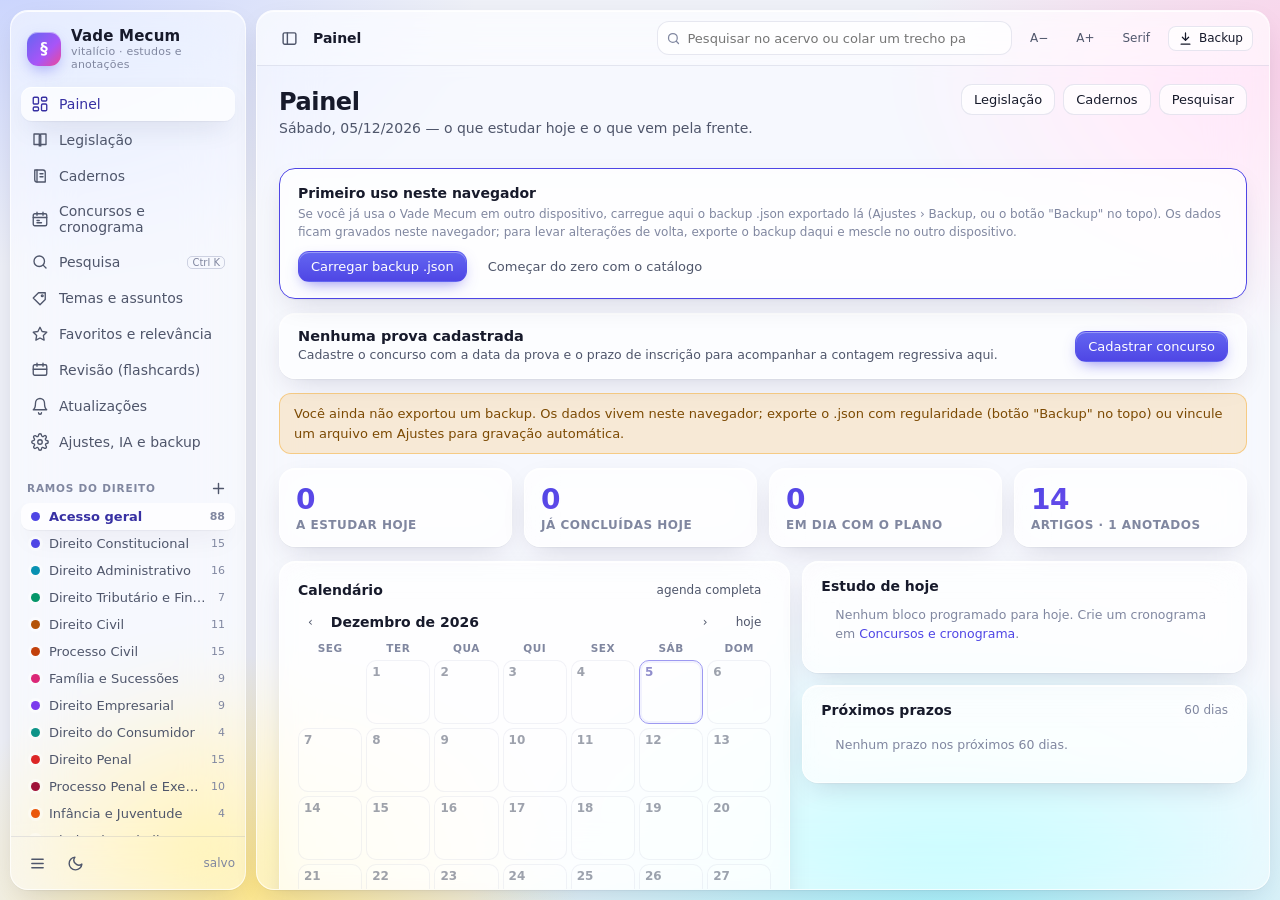
==== index.html @ eb8e97ed "Add files via upload" ====
<!DOCTYPE html>
<html lang="pt-BR">
<head>
<meta charset="utf-8">
<meta name="viewport" content="width=device-width, initial-scale=1, viewport-fit=cover">
<meta name="apple-mobile-web-app-capable" content="yes">
<meta name="mobile-web-app-capable" content="yes">
<meta name="apple-mobile-web-app-status-bar-style" content="black-translucent">
<meta name="apple-mobile-web-app-title" content="Vade Mecum">
<meta name="theme-color" content="#eef0f7">
<link rel="manifest" href="[data-uri]">
<title>Vade Mecum Vitalício</title>
<style>
:root{
  --bg:#eef0f7; --txt:#171a2b; --txt2:#4f566b; --txt3:#8087a0;
  --glass:rgba(255,255,255,.52); --glass2:rgba(255,255,255,.34); --glass3:rgba(255,255,255,.72); --glass-hi:rgba(255,255,255,.85);
  --gb:rgba(255,255,255,.7); --gb2:rgba(120,130,170,.18); --line:rgba(110,120,160,.16); --line2:rgba(110,120,160,.3);
  --panel:rgba(255,255,255,.62); --panel2:rgba(255,255,255,.45);
  --pri:#4f46e5; --pri2:#6366f1; --pri-soft:rgba(99,102,241,.14); --pri-txt:#3730a3;
  --ok:#15803d; --ok-soft:rgba(34,197,94,.14); --warn:#b45309; --warn-soft:rgba(245,158,11,.16); --err:#dc2626; --err-soft:rgba(239,68,68,.13);
  --star:#f59e0b; --shadow:0 1px 1px rgba(20,24,60,.04),0 10px 30px -10px rgba(20,24,60,.18); --shadow2:0 20px 60px -20px rgba(20,24,60,.35);
  --r:18px; --fs:18px; --lh:1.75; --blur:blur(28px) saturate(170%);
  --read-font:"Source Serif Pro","Iowan Old Style","Palatino Linotype","Book Antiqua",Georgia,"Times New Roman",serif;
  --ui:"Inter",system-ui,-apple-system,"Segoe UI",Roboto,Helvetica,Arial,sans-serif;
  --blob1:#c7d2fe; --blob2:#fbcfe8; --blob3:#a5f3fc; --blob4:#fde68a;
}
[data-theme="escuro"]{
  --bg:#0b0d16; --txt:#e8eaf3; --txt2:#aab0c4; --txt3:#6f7691;
  --glass:rgba(24,27,42,.55); --glass2:rgba(24,27,42,.4); --glass3:rgba(30,33,52,.7); --glass-hi:rgba(255,255,255,.08);
  --gb:rgba(255,255,255,.1); --gb2:rgba(255,255,255,.07); --line:rgba(255,255,255,.08); --line2:rgba(255,255,255,.16);
  --panel:rgba(28,31,48,.62); --panel2:rgba(255,255,255,.05);
  --pri:#8b8cf7; --pri2:#a5a6ff; --pri-soft:rgba(139,140,247,.16); --pri-txt:#c7c8ff;
  --ok:#4ade80; --ok-soft:rgba(74,222,128,.14); --warn:#fbbf24; --warn-soft:rgba(251,191,36,.14); --err:#f87171; --err-soft:rgba(248,113,113,.14);
  --shadow:0 1px 1px rgba(0,0,0,.3),0 10px 30px -10px rgba(0,0,0,.6); --shadow2:0 20px 60px -20px rgba(0,0,0,.8);
  --blob1:#312e81; --blob2:#4a044e; --blob3:#164e63; --blob4:#3f2f0b;
}
[data-fonte="sans"]{ --read-font:var(--ui); }
*{box-sizing:border-box}
html,body{height:100%;margin:0}
body{font-family:var(--ui);background:var(--bg);color:var(--txt);font-size:14px;overflow:hidden;-webkit-font-smoothing:antialiased}
body:before{content:"";position:fixed;inset:-10%;z-index:-2;pointer-events:none;background:
  radial-gradient(45% 40% at 8% 5%,var(--blob1) 0%,transparent 70%),
  radial-gradient(40% 35% at 95% 15%,var(--blob2) 0%,transparent 70%),
  radial-gradient(45% 45% at 70% 95%,var(--blob3) 0%,transparent 70%),
  radial-gradient(30% 30% at 25% 90%,var(--blob4) 0%,transparent 70%),var(--bg);
  animation:drift 40s ease-in-out infinite alternate}
@keyframes drift{from{transform:translate3d(0,0,0) scale(1)}to{transform:translate3d(-2%,2%,0) scale(1.06)}}
@media (prefers-reduced-motion:reduce){body:before{animation:none}}
button,input,select,textarea{font:inherit;color:inherit}
button{cursor:pointer;background:none;border:0;padding:0}
a{color:var(--pri);text-decoration:none}
::selection{background:#c7d2fe;color:#111}
[hidden]{display:none!important}
select option{color:#111;background:#fff}
[data-theme="escuro"] select option{color:#eee;background:#1c1f30}
.app{display:grid;grid-template-columns:236px 330px 1fr;grid-template-rows:calc(100vh - 20px);height:100vh;gap:10px;padding:10px}
.app.rail-collapsed{grid-template-columns:66px 330px 1fr}
.app.no-tree{grid-template-columns:236px 1fr}
.app.no-tree .tree{display:none}
.app.rail-collapsed.no-tree{grid-template-columns:66px 1fr}
.glass{background:var(--glass);backdrop-filter:var(--blur);-webkit-backdrop-filter:var(--blur);border:1px solid var(--gb);box-shadow:var(--shadow),inset 0 1px 0 var(--glass-hi);border-radius:var(--r)}
/* ---------- rail ---------- */
.rail{display:flex;flex-direction:column;min-height:0;overflow:hidden}
.brand{display:flex;align-items:center;gap:10px;padding:16px 16px 10px;font-weight:700;font-size:15px;letter-spacing:.2px}
.brand .logo{width:34px;height:34px;border-radius:11px;background:linear-gradient(135deg,#6366f1,#a855f7 60%,#ec4899);display:grid;place-items:center;color:#fff;font-weight:800;flex:none;box-shadow:0 6px 16px -4px rgba(99,102,241,.6),inset 0 1px 0 rgba(255,255,255,.5)}
.brand small{display:block;font-weight:500;color:var(--txt3);font-size:11px}
.rail nav{padding:6px 10px;display:flex;flex-direction:column;gap:2px}
.navbtn{display:flex;align-items:center;gap:10px;padding:8px 10px;border-radius:11px;color:var(--txt2);font-weight:500;text-align:left;width:100%;position:relative;transition:.15s}
.navbtn svg{width:18px;height:18px;flex:none;stroke:currentColor;fill:none;stroke-width:1.8;stroke-linecap:round;stroke-linejoin:round}
.navbtn:hover{background:var(--glass2);color:var(--txt)}
.navbtn.active{background:var(--glass3);color:var(--pri-txt);box-shadow:var(--shadow),inset 0 1px 0 var(--glass-hi)}
.navbtn .badge{margin-left:auto;background:var(--err);color:#fff;font-size:10px;font-weight:700;border-radius:99px;padding:1px 6px;min-width:18px;text-align:center}
.navbtn .kbd{margin-left:auto;font-size:10px;color:var(--txt3);border:1px solid var(--line2);border-radius:5px;padding:0 4px}
.rail .sec{padding:12px 16px 4px;font-size:10.5px;font-weight:700;letter-spacing:.8px;text-transform:uppercase;color:var(--txt3);display:flex;align-items:center;justify-content:space-between}
.rail .ramos{overflow:auto;flex:1;padding:0 10px 10px;min-height:0}
.ramobtn{display:flex;align-items:center;gap:9px;padding:6px 10px;border-radius:9px;color:var(--txt2);width:100%;text-align:left;font-size:13px;transition:.12s}
.ramobtn:hover{background:var(--glass2);color:var(--txt)}
.ramobtn.active{background:var(--glass3);color:var(--pri-txt);font-weight:600;box-shadow:var(--shadow)}
.ramobtn .dot{width:9px;height:9px;border-radius:50%;flex:none;box-shadow:0 0 0 3px rgba(255,255,255,.35)}
.ramobtn .n{margin-left:auto;font-size:11px;color:var(--txt3)}
.rail .foot{padding:10px;border-top:1px solid var(--line);display:flex;gap:6px;align-items:center}
.rail-collapsed .rail .brand span,.rail-collapsed .rail .navbtn span,.rail-collapsed .rail .sec,.rail-collapsed .rail .ramos,.rail-collapsed .navbtn .kbd,.rail-collapsed .foot .lbl{display:none}
.rail-collapsed .navbtn{justify-content:center;padding:10px}
.rail-collapsed .navbtn .badge{position:absolute;top:2px;right:6px}
/* ---------- tree ---------- */
.tree{display:flex;flex-direction:column;min-height:0;overflow:hidden}
.tree .top{padding:12px 12px 8px;border-bottom:1px solid var(--line)}
.tree .top h2{margin:0 0 8px;font-size:13px;font-weight:700;display:flex;align-items:center;justify-content:space-between}
.search{position:relative}
.search input{width:100%;border:1px solid var(--gb2);background:var(--glass2);border-radius:11px;padding:8px 10px 8px 32px;outline:none;transition:.15s}
.search input:focus{border-color:var(--pri);box-shadow:0 0 0 3px var(--pri-soft);background:var(--glass3)}
.search svg{position:absolute;left:10px;top:9px;width:16px;height:16px;stroke:var(--txt3);fill:none;stroke-width:2}
.tree .list{overflow:auto;flex:1;padding:6px 8px 40px}
.lei{border-radius:12px;margin-bottom:2px}
.lei-h{display:flex;align-items:center;gap:8px;padding:7px 8px;border-radius:11px;cursor:pointer;transition:.12s}
.lei-h:hover{background:var(--glass2)}
.lei.open>.lei-h,.lei.cur>.lei-h{background:var(--glass3);box-shadow:var(--shadow)}
.lei-h .chev{width:14px;height:14px;stroke:var(--txt3);fill:none;stroke-width:2.2;flex:none;transition:transform .15s;padding:1px;border-radius:4px}
.lei-h .chev:hover{background:var(--pri-soft);stroke:var(--pri)}
.lei.open>.lei-h .chev{transform:rotate(90deg)}
.lei-h .ico{width:26px;height:26px;border-radius:8px;display:grid;place-items:center;flex:none;font-size:10px;font-weight:800;color:#fff;background:var(--txt3);box-shadow:inset 0 1px 0 rgba(255,255,255,.35),0 2px 6px -2px rgba(0,0,0,.4)}
.lei-h .t{flex:1;min-width:0}
.lei-h .t b{display:block;font-size:13px;font-weight:600;white-space:nowrap;overflow:hidden;text-overflow:ellipsis}
.lei-h .t small{display:block;color:var(--txt3);font-size:11.5px;white-space:nowrap;overflow:hidden;text-overflow:ellipsis}
.lei-h .cnt{font-size:10.5px;color:var(--txt3);white-space:nowrap}
.lei-body{padding:2px 0 6px 10px}
.grp{margin-left:6px;border-left:1px solid var(--line2)}
.grp-h{display:flex;align-items:center;gap:6px;padding:5px 8px 5px 10px;cursor:pointer;color:var(--txt2);font-size:12px;font-weight:600;letter-spacing:.2px;border-radius:0 9px 9px 0}
.grp-h:hover{background:var(--glass2);color:var(--txt)}
.grp-h .chev{width:12px;height:12px;stroke:currentColor;fill:none;stroke-width:2.2;flex:none;transition:transform .15s}
.grp.open>.grp-h .chev{transform:rotate(90deg)}
.grp-h .lbl{flex:1;min-width:0;white-space:nowrap;overflow:hidden;text-overflow:ellipsis}
.grp-h .lbl small{display:block;font-weight:500;color:var(--txt3);font-size:11px;text-transform:none;white-space:normal;line-height:1.25}
.grp-h .cnt{font-size:10.5px;color:var(--txt3);font-weight:500}
.grp-h .gedit{opacity:0;width:14px;height:14px;stroke:var(--txt3);fill:none;stroke-width:2;flex:none}
.grp-h:hover .gedit{opacity:1}
.grp-b{display:none}
.grp.open>.grp-b{display:block}
.artrow{display:flex;align-items:flex-start;gap:8px;padding:6px 8px 6px 14px;margin-left:6px;cursor:pointer;border-left:2px solid transparent;border-radius:0 9px 9px 0;transition:.12s}
.artrow:hover{background:var(--glass2)}
.artrow.active{background:var(--glass3);border-left-color:var(--pri);box-shadow:var(--shadow)}
.artrow .num{font-weight:700;font-size:12px;white-space:nowrap;color:var(--txt);min-width:52px}
.artrow.revogado .num{text-decoration:line-through;color:var(--txt3)}
.artrow .snip{flex:1;color:var(--txt3);font-size:11.5px;line-height:1.3;overflow:hidden;display:-webkit-box;-webkit-line-clamp:2;-webkit-box-orient:vertical}
.artrow .st{font-size:10px;color:var(--star);white-space:nowrap;letter-spacing:-1px}
.artrow .nt{width:12px;height:12px;stroke:var(--pri);fill:none;stroke-width:2;flex:none;margin-top:2px}
.empty{color:var(--txt3);font-size:12.5px;padding:12px 14px;line-height:1.5}
.empty a{cursor:pointer}
/* cadernos tree */
.cnode{margin-left:0}
.cnode .cnode{margin-left:14px;border-left:1px solid var(--line2)}
.crow{display:flex;align-items:center;gap:7px;padding:6px 8px;border-radius:0 10px 10px 0;cursor:pointer;color:var(--txt2);font-size:13px;transition:.12s;border-left:2px solid transparent}
.crow:hover{background:var(--glass2);color:var(--txt)}
.crow.active{background:var(--glass3);color:var(--pri-txt);border-left-color:var(--pri);box-shadow:var(--shadow)}
.crow .chev{width:12px;height:12px;stroke:var(--txt3);fill:none;stroke-width:2.2;flex:none;transition:transform .15s}
.cnode.open>.crow .chev{transform:rotate(90deg)}
.crow .cico{width:16px;height:16px;stroke:currentColor;fill:none;stroke-width:1.8;flex:none}
.crow .t{flex:1;min-width:0;white-space:nowrap;overflow:hidden;text-overflow:ellipsis;font-weight:500}
.crow .st{font-size:10px;color:var(--star);letter-spacing:-1px}
.crow .cnt{font-size:10.5px;color:var(--txt3)}
.cnode>.cb{display:none}
.cnode.open>.cb{display:block}
.crow .gedit{opacity:0;width:14px;height:14px;stroke:var(--txt3);fill:none;stroke-width:2;flex:none}
.crow:hover .gedit{opacity:1}
/* ---------- main ---------- */
.main{display:flex;flex-direction:column;min-height:0;min-width:0;overflow:hidden}
.topbar{display:flex;align-items:center;gap:8px;padding:10px 16px;border-bottom:1px solid var(--line);background:var(--glass2)}
.topbar h1{font-size:14px;margin:0;font-weight:700;flex:1;display:flex;align-items:center;gap:8px}
.content{flex:1;overflow:auto;min-height:0}
.view{display:none;padding:18px 22px 60px;max-width:1080px;margin:0 auto}
.view.active{display:block}
.view h2.vt{font-size:24px;margin:4px 0 4px;font-weight:800;letter-spacing:-.4px}
.view p.sub{margin:0 0 18px;color:var(--txt2)}
/* buttons */
.btn{display:inline-flex;align-items:center;gap:6px;border:1px solid var(--gb2);background:var(--glass3);border-radius:11px;padding:7px 12px;font-weight:500;font-size:13px;color:var(--txt);white-space:nowrap;transition:.15s;box-shadow:inset 0 1px 0 var(--glass-hi)}
.btn:hover{background:var(--glass-hi);border-color:var(--line2);transform:translateY(-1px);box-shadow:var(--shadow)}
[data-theme="escuro"] .btn:hover{background:rgba(255,255,255,.12)}
.btn.pri{background:linear-gradient(180deg,var(--pri2),var(--pri));border-color:transparent;color:#fff;box-shadow:0 6px 16px -6px rgba(79,70,229,.7),inset 0 1px 0 rgba(255,255,255,.35)}
.btn.pri:hover{filter:brightness(1.07)}
.btn.danger{color:var(--err);border-color:var(--err)}
.btn.danger:hover{background:var(--err-soft)}
.btn.sm{padding:4px 9px;font-size:12px;border-radius:8px}
.btn.ghost{border-color:transparent;background:transparent;color:var(--txt2);box-shadow:none}
.btn.ghost:hover{background:var(--glass2);color:var(--txt);transform:none;box-shadow:none}
.btn svg{width:15px;height:15px;stroke:currentColor;fill:none;stroke-width:2;stroke-linecap:round;stroke-linejoin:round}
.btn:disabled{opacity:.45;cursor:default;transform:none}
.ibtn{width:32px;height:32px;border-radius:9px;display:grid;place-items:center;color:var(--txt2);transition:.12s}
.ibtn:hover{background:var(--glass3);color:var(--txt);box-shadow:var(--shadow)}
.ibtn svg{width:17px;height:17px;stroke:currentColor;fill:none;stroke-width:2;stroke-linecap:round;stroke-linejoin:round}
/* reader */
.reader{max-width:980px;margin:0 auto;padding:22px 26px 80px}
.rhead{display:flex;align-items:flex-start;gap:12px;margin-bottom:12px}
.rhead .t{flex:1;min-width:0}
.rhead h2{margin:0;font-size:22px;font-weight:800;letter-spacing:-.4px;cursor:pointer}
.rhead h2:hover{color:var(--pri-txt)}
.rhead h2 small{font-weight:500;color:var(--txt3);font-size:13px;margin-left:8px}
.rhead .ementa{color:var(--txt2);font-size:13px;margin-top:3px;line-height:1.45}
.rhead .acts{display:flex;gap:4px;flex:none}
.chips{display:flex;flex-wrap:wrap;gap:5px}
.chip{display:inline-flex;align-items:center;gap:4px;border-radius:99px;padding:2px 9px;font-size:11.5px;font-weight:600;background:var(--glass2);border:1px solid var(--gb2);color:var(--txt2)}
.chip.ramo{color:#fff;border-color:transparent;box-shadow:inset 0 1px 0 rgba(255,255,255,.35)}
.chip.tag{background:var(--pri-soft);color:var(--pri-txt);border-color:transparent;cursor:pointer}
.chip.tag .x{opacity:.5;font-weight:800;margin-left:2px}
.chip.tag .x:hover{opacity:1}
.chip.amostra{background:var(--warn-soft);color:var(--warn);border-color:transparent}
.tabs{display:flex;gap:2px;margin:14px 0 0;overflow-x:auto;background:var(--glass2);border:1px solid var(--gb2);border-radius:13px;padding:4px}
.tab{padding:7px 13px;border-radius:9px;color:var(--txt2);font-weight:500;display:flex;align-items:center;gap:6px;white-space:nowrap;transition:.15s}
.tab svg{width:15px;height:15px;stroke:currentColor;fill:none;stroke-width:2}
.tab:hover{color:var(--txt);background:var(--glass2)}
.tab.active{color:var(--pri-txt);background:var(--glass-hi);font-weight:600;box-shadow:var(--shadow)}
[data-theme="escuro"] .tab.active{background:rgba(255,255,255,.12)}
.tab .n:empty{display:none}
.tab .n{background:var(--glass3);border:1px solid var(--gb2);border-radius:99px;font-size:10.5px;padding:0 6px;color:var(--txt2)}
.tab .n.hot{background:var(--err);color:#fff;border-color:transparent}
.pane{display:none;padding-top:14px}
.pane.active{display:block}
.card{background:var(--panel);backdrop-filter:blur(18px);-webkit-backdrop-filter:blur(18px);border:1px solid var(--gb);border-radius:16px;box-shadow:var(--shadow),inset 0 1px 0 var(--glass-hi)}
.card.p{padding:16px 18px}
/* toolbar */
.toolbar{display:flex;flex-wrap:wrap;align-items:center;gap:3px;padding:6px 8px;background:var(--glass3);backdrop-filter:var(--blur);-webkit-backdrop-filter:var(--blur);border:1px solid var(--gb);border-radius:13px;position:sticky;top:0;z-index:5;box-shadow:var(--shadow),inset 0 1px 0 var(--glass-hi)}
.tb{width:30px;height:30px;border-radius:8px;display:grid;place-items:center;color:var(--txt2);font-weight:700;font-size:13px;position:relative;transition:.12s}
.tb:hover{background:var(--glass-hi);color:var(--txt);box-shadow:var(--shadow)}
[data-theme="escuro"] .tb:hover{background:rgba(255,255,255,.12)}
.tb.on{background:var(--pri-soft);color:var(--pri-txt)}
.tb svg{width:16px;height:16px;stroke:currentColor;fill:none;stroke-width:2;stroke-linecap:round;stroke-linejoin:round}
.tb u{text-decoration:underline}.tb s{text-decoration:line-through}.tb i{font-style:italic;font-family:Georgia,serif}
.tsep{width:1px;height:20px;background:var(--line2);margin:0 4px}
.tbtxt{height:30px;border-radius:8px;padding:0 10px;display:inline-flex;align-items:center;gap:6px;color:var(--txt2);font-weight:500;font-size:12.5px;transition:.12s}
.tbtxt:hover{background:var(--glass-hi);color:var(--txt);box-shadow:var(--shadow)}
[data-theme="escuro"] .tbtxt:hover{background:rgba(255,255,255,.12)}
.tbtxt svg{width:15px;height:15px;stroke:currentColor;fill:none;stroke-width:2;stroke-linecap:round;stroke-linejoin:round}
.tbtxt.save{background:linear-gradient(180deg,var(--pri2),var(--pri));color:#fff;box-shadow:0 6px 16px -6px rgba(79,70,229,.7)}
.tbtxt.save:hover{filter:brightness(1.07)}
.tbtxt.save.clean{background:transparent;color:var(--txt3);box-shadow:none;border:1px solid var(--gb2)}
.palette{display:flex;align-items:center;gap:5px;flex-wrap:wrap;padding:6px 10px;margin-top:4px;background:var(--glass3);border:1px solid var(--gb);border-radius:11px}
.palette .lbl{width:22px;height:22px;display:grid;place-items:center;color:var(--txt3)}
.palette .lbl svg{width:15px;height:15px;stroke:currentColor;fill:none;stroke-width:2}
.sw{width:20px;height:20px;border-radius:50%;border:1.5px solid rgba(0,0,0,.12);cursor:pointer;transition:transform .1s;box-shadow:inset 0 1px 0 rgba(255,255,255,.6)}
.sw:hover{transform:scale(1.2)}
.sw.none{background:transparent;position:relative;border:1.5px solid var(--txt3)}
.sw.none:after{content:"";position:absolute;left:2px;right:2px;top:50%;height:1.5px;background:var(--txt3);transform:rotate(-45deg)}
/* article */
.artbox{padding:8px 4px 0}
.artmeta{display:flex;align-items:center;gap:10px;flex-wrap:wrap;margin:14px 0 6px}
.artmeta .crumbs{font-size:11.5px;color:var(--txt3);text-transform:uppercase;letter-spacing:.5px;font-weight:600;flex-basis:100%}
.artmeta .crumbs span+span:before{content:"›";margin:0 6px;color:var(--line2)}
.artnum{font-size:15px;font-weight:800;letter-spacing:.2px}
.stars{display:inline-flex;gap:1px}
.stars button{font-size:19px;line-height:1;color:var(--line2);transition:.1s;padding:0 1px}
.stars button.on{color:var(--star);text-shadow:0 0 8px rgba(245,158,11,.45)}
.stars button:hover{transform:scale(1.15)}
.stars.sm button{font-size:13px}
.status{font-size:11px;font-weight:700;border-radius:7px;padding:2px 7px;text-transform:uppercase;letter-spacing:.4px}
.status.vigente{background:var(--ok-soft);color:var(--ok)}
.status.revogado{background:var(--err-soft);color:var(--err)}
.status.vetado{background:var(--warn-soft);color:var(--warn)}
.status.alterado{background:var(--warn-soft);color:var(--warn)}
.status select{border:0;background:transparent;font-weight:700;font-size:11px;text-transform:uppercase;cursor:pointer;color:inherit;outline:none}
.edit{outline:none;min-height:120px;padding:14px 6px 20px;font-family:var(--read-font);font-size:var(--fs);line-height:var(--lh);color:var(--txt);word-wrap:break-word;border-radius:12px;transition:.15s}
.edit:focus{background:var(--glass2);box-shadow:inset 0 0 0 1px var(--gb2)}
.edit.revogado{text-decoration:line-through;color:var(--txt3)}
.edit p{margin:0 0 .55em}
.edit a[data-ref]{color:var(--pri);border-bottom:1px dotted var(--pri);cursor:pointer}
.edit a[data-ref]:hover{background:var(--pri-soft)}
.edit mark{background:#fff3a3;padding:0 1px;border-radius:2px}
[data-theme="escuro"] .edit span[style*="background-color"]:not([style*=" color:"]):not([style^="color:"]){color:#111}
.edit ul,.edit ol{padding-left:1.4em}
.edit blockquote{border-left:3px solid var(--line2);margin:0;padding:2px 12px;color:var(--txt2)}
.edit h1,.edit h2,.edit h3{font-family:var(--ui);letter-spacing:-.3px;margin:.9em 0 .4em;line-height:1.25}
.edit h1{font-size:1.5em}.edit h2{font-size:1.25em}.edit h3{font-size:1.08em}
.edit table{border-collapse:collapse;font-size:.9em}.edit td,.edit th{border:1px solid var(--line2);padding:4px 8px}
.edit img{max-width:100%;border-radius:8px}
.edit.notes{font-size:calc(var(--fs) - 2px);min-height:220px}
.edit.cad{min-height:400px}
.edit[contenteditable="true"]:empty:before{content:attr(data-ph);color:var(--txt3);font-style:italic;font-family:var(--ui);font-size:14px}
.tags-line{display:flex;align-items:center;gap:6px;flex-wrap:wrap;margin:6px 0 4px}
.tags-line input{border:1px dashed var(--line2);border-radius:99px;padding:2px 10px;background:transparent;font-size:12px;outline:none;width:150px}
.tags-line input:focus{border-color:var(--pri);border-style:solid;background:var(--glass3)}
.refs{margin-top:8px;display:flex;flex-wrap:wrap;gap:5px;align-items:center;font-size:12px;color:var(--txt3)}
.refs .chip{cursor:pointer}
.refs .chip:hover{border-color:var(--pri);color:var(--pri-txt)}
.artnav{display:flex;align-items:center;justify-content:space-between;margin-top:18px;padding-top:14px;border-top:1px solid var(--line)}
.artnav .cur{font-weight:700;font-size:13px}
.artnav .btn{max-width:260px;overflow:hidden;text-overflow:ellipsis}
.savebar{display:flex;align-items:center;gap:8px;font-size:12px;color:var(--txt3);margin-top:6px;min-height:18px}
.savebar .dirty{color:var(--warn);font-weight:600}
.savebar .saved{color:var(--ok);font-weight:600}
/* lists / cards */
.uplist{display:flex;flex-direction:column;gap:10px}
.upcard{border-left:4px solid var(--warn);padding:12px 14px}
.upcard.visto{opacity:.65;border-left-color:var(--line2)}
.upcard .h{display:flex;gap:8px;align-items:flex-start}
.upcard .h b{flex:1;font-weight:600;line-height:1.35}
.upcard .h time{font-size:11.5px;color:var(--txt3);white-space:nowrap}
.upcard .k{display:flex;gap:6px;align-items:center;margin:6px 0;flex-wrap:wrap}
.upcard .txt{font-size:13px;color:var(--txt2);line-height:1.5;margin-top:4px}
.upcard .txt.old{border:1px dashed var(--line2);border-radius:10px;padding:8px 10px;font-family:var(--read-font);color:var(--txt);white-space:pre-wrap}
.upcard .acts{display:flex;gap:6px;margin-top:8px;flex-wrap:wrap}
.bdg{font-size:10.5px;font-weight:700;border-radius:6px;padding:2px 7px;text-transform:uppercase;letter-spacing:.4px;color:#fff;background:var(--txt3)}
.bdg.incluido{background:#2563eb}.bdg.alterado{background:#d97706}.bdg.revogado{background:#dc2626}.bdg.edicao{background:#64748b}.bdg.renumerado{background:#7c3aed}.bdg.correcao{background:#0d9488}
.linklist{display:flex;flex-direction:column;gap:6px}
.linkrow{display:flex;align-items:center;gap:10px;padding:10px 12px;border:1px solid var(--gb);border-radius:13px;background:var(--panel);transition:.15s}
.linkrow .ico{width:34px;height:34px;border-radius:10px;display:grid;place-items:center;color:#fff;font-weight:800;font-size:11px;flex:none;box-shadow:inset 0 1px 0 rgba(255,255,255,.35)}
.linkrow .t{flex:1;min-width:0}
.linkrow .t b{display:block;font-size:13.5px}
.linkrow .t small{display:block;color:var(--txt3);font-size:12px;overflow:hidden;text-overflow:ellipsis;white-space:nowrap}
.linkrow .t em{color:var(--txt2);font-style:normal;font-size:12px;display:block;margin-top:2px}
.linkrow:hover{border-color:var(--pri);transform:translateY(-1px);box-shadow:var(--shadow)}
.linkrow.go{cursor:pointer}
.grid2{display:grid;grid-template-columns:1fr 1fr;gap:12px}
.grid3{display:grid;grid-template-columns:repeat(3,1fr);gap:12px}
.grid4{display:grid;grid-template-columns:repeat(4,1fr);gap:12px}
.stat{padding:14px 16px}
.stat b{display:block;font-size:28px;font-weight:800;letter-spacing:-.6px;background:linear-gradient(135deg,var(--pri),#a855f7);-webkit-background-clip:text;background-clip:text;color:transparent}
.stat span{color:var(--txt3);font-size:12px;font-weight:600;text-transform:uppercase;letter-spacing:.5px}
.result{padding:12px 14px;cursor:pointer;transition:.15s}
.result:hover{border-color:var(--pri);transform:translateY(-1px)}
.result .h{display:flex;align-items:center;gap:8px;flex-wrap:wrap;margin-bottom:5px}
.result .h b{font-size:13.5px}
.result .h small{color:var(--txt3)}
.result .snip{font-size:13px;color:var(--txt2);line-height:1.5;white-space:pre-line}
.result .snip mark,.hl{background:#fde68a;color:#111;padding:0 2px;border-radius:2px}
.result .where{font-size:10.5px;text-transform:uppercase;font-weight:700;letter-spacing:.4px;color:var(--pri-txt);background:var(--pri-soft);border-radius:6px;padding:1px 6px}
.filters{display:flex;gap:8px;flex-wrap:wrap;align-items:center;margin:10px 0 14px}
.filters select,.filters input[type=text]{border:1px solid var(--gb2);border-radius:10px;padding:7px 10px;background:var(--glass3);outline:none}
.filters label{font-size:12px;color:var(--txt2);display:flex;align-items:center;gap:4px}
.bigsearch{position:relative;margin:8px 0 6px}
.bigsearch input{width:100%;border:1px solid var(--gb);background:var(--glass3);backdrop-filter:var(--blur);border-radius:16px;padding:14px 16px 14px 46px;font-size:16px;outline:none;box-shadow:var(--shadow),inset 0 1px 0 var(--glass-hi)}
.bigsearch input:focus{border-color:var(--pri);box-shadow:0 0 0 4px var(--pri-soft)}
.bigsearch svg{position:absolute;left:16px;top:16px;width:20px;height:20px;stroke:var(--txt3);fill:none;stroke-width:2}
.seg{display:inline-flex;border:1px solid var(--gb2);border-radius:11px;overflow:hidden;background:var(--glass2);padding:3px;gap:2px}
.seg button{padding:5px 11px;font-size:12.5px;font-weight:500;color:var(--txt2);border-radius:8px;transition:.12s}
.seg button.on{background:var(--glass-hi);color:var(--pri-txt);font-weight:600;box-shadow:var(--shadow)}
[data-theme="escuro"] .seg button.on{background:rgba(255,255,255,.12)}
.tagcloud{display:flex;flex-wrap:wrap;gap:8px}
.tagbig{border:1px solid var(--gb);background:var(--panel);border-radius:12px;padding:8px 12px;display:flex;align-items:center;gap:8px;font-weight:600;cursor:pointer;transition:.15s}
.tagbig:hover{border-color:var(--pri);color:var(--pri-txt);transform:translateY(-1px)}
.tagbig .n{background:var(--pri-soft);color:var(--pri-txt);border-radius:99px;font-size:11px;padding:1px 7px}
/* flashcard */
.flash{max-width:720px;margin:20px auto;text-align:center;padding:36px 30px}
.flash .lei{font-size:12px;text-transform:uppercase;letter-spacing:.6px;color:var(--txt3);font-weight:700}
.flash .num{font-size:30px;font-weight:800;margin:6px 0 4px}
.flash .cr{color:var(--txt2);font-size:13px;margin-bottom:18px}
.flash .body{font-family:var(--read-font);font-size:var(--fs);line-height:var(--lh);text-align:left;padding:14px 0;border-top:1px dashed var(--line2)}
.flash .acts{display:flex;justify-content:center;gap:8px;margin-top:16px;flex-wrap:wrap}
/* forms */
.form{display:flex;flex-direction:column;gap:12px}
.form label{display:flex;flex-direction:column;gap:4px;font-size:12.5px;font-weight:600;color:var(--txt2)}
.form input[type=text],.form input[type=url],.form input[type=date],.form input[type=number],.form input[type=password],.form select,.form textarea{border:1px solid var(--gb2);border-radius:10px;padding:8px 10px;background:var(--glass3);outline:none;font-weight:400;color:var(--txt);width:100%}
.form input:focus,.form textarea:focus,.form select:focus{border-color:var(--pri);box-shadow:0 0 0 3px var(--pri-soft)}
.form textarea{min-height:110px;resize:vertical;font-family:var(--ui)}
.form textarea.mono{font-family:ui-monospace,Menlo,Consolas,monospace;font-size:12.5px;min-height:220px}
.form .row{display:flex;gap:10px}
.form .row>*{flex:1}
.checks{display:flex;flex-wrap:wrap;gap:6px;font-weight:400}
.checks label{flex-direction:row;align-items:center;gap:5px;border:1px solid var(--gb2);border-radius:99px;padding:3px 10px 3px 6px;font-size:12px;font-weight:500;cursor:pointer;background:var(--glass2)}
.checks label:has(input:checked){background:var(--pri-soft);border-color:var(--pri);color:var(--pri-txt)}
.hint{font-size:12px;color:var(--txt3);font-weight:400;line-height:1.45}
/* modal */
.overlay{position:fixed;inset:0;background:rgba(10,12,30,.35);display:none;align-items:center;justify-content:center;z-index:50;padding:20px;backdrop-filter:blur(6px);-webkit-backdrop-filter:blur(6px)}
.overlay.show{display:flex}
.modal{background:var(--glass3);backdrop-filter:var(--blur);-webkit-backdrop-filter:var(--blur);border:1px solid var(--gb);border-radius:22px;box-shadow:var(--shadow2),inset 0 1px 0 var(--glass-hi);width:min(720px,100%);max-height:92vh;display:flex;flex-direction:column;animation:pop .18s cubic-bezier(.2,.8,.2,1)}
[data-theme="escuro"] .modal{background:rgba(24,27,42,.85)}
.modal.wide{width:min(960px,100%)}
@keyframes pop{from{transform:translateY(10px) scale(.97);opacity:0}to{transform:none;opacity:1}}
.modal .mh{display:flex;align-items:center;gap:10px;padding:16px 20px 10px}
.modal .mh h3{margin:0;font-size:16px;flex:1}
.modal .mb{padding:6px 20px 16px;overflow:auto}
.modal .mf{display:flex;gap:8px;justify-content:flex-end;padding:12px 20px 16px;border-top:1px solid var(--line)}
.modal .mf .left{margin-right:auto}
.toast{position:fixed;bottom:22px;left:50%;transform:translateX(-50%) translateY(20px);background:rgba(20,22,40,.85);backdrop-filter:blur(12px);color:#fff;padding:10px 16px;border-radius:12px;font-size:13px;opacity:0;transition:.2s;z-index:99;pointer-events:none;box-shadow:var(--shadow2);border:1px solid rgba(255,255,255,.15)}
.toast.show{opacity:1;transform:translateX(-50%)}
.toast.ok{background:rgba(21,128,61,.9)}.toast.err{background:rgba(220,38,38,.9)}
.pick{max-height:280px;overflow:auto;border:1px solid var(--gb2);border-radius:11px;margin-top:6px;background:var(--glass2)}
.pick div{padding:7px 10px;cursor:pointer;font-size:13px;border-bottom:1px solid var(--line)}
.pick div:hover,.pick div.sel{background:var(--pri-soft);color:var(--pri-txt)}
.pick div small{color:var(--txt3);margin-left:6px}
.kbdlist{display:grid;grid-template-columns:auto 1fr;gap:6px 14px;font-size:13px;align-items:center}
.kbdlist kbd{font-family:ui-monospace,Menlo,monospace;font-size:11.5px;border:1px solid var(--line2);border-bottom-width:2px;border-radius:5px;padding:1px 6px;background:var(--glass3)}
.ramo-row{display:flex;align-items:center;gap:8px;padding:6px 0;border-bottom:1px solid var(--line)}
.ramo-row input[type=text]{flex:1;border:1px solid transparent;border-radius:6px;padding:4px 8px;background:transparent}
.ramo-row input[type=text]:focus{border-color:var(--pri);background:var(--glass3);outline:none}
.ramo-row input[type=color]{width:26px;height:26px;border:0;background:none;padding:0;cursor:pointer}
.mini{font-size:12px;color:var(--txt3)}
.dashrow{display:flex;gap:12px;margin-top:14px}
.dashrow>.card{flex:1;min-width:0}
.dash-list a{display:flex;gap:10px;align-items:center;padding:8px 0;border-bottom:1px solid var(--line);color:var(--txt);cursor:pointer}
.dash-list a:last-child{border-bottom:0}
.dash-list a b{font-size:13px}
.dash-list a small{color:var(--txt3);flex:1;overflow:hidden;white-space:nowrap;text-overflow:ellipsis}
.warnbox{background:var(--warn-soft);border:1px solid rgba(245,158,11,.4);color:#7c4a03;border-radius:12px;padding:10px 14px;font-size:13px;line-height:1.5}
[data-theme="escuro"] .warnbox{color:#fbd38d}
/* lei home */
.lhome .hero{display:flex;gap:16px;align-items:flex-start;flex-wrap:wrap}
.lhome .hero .card{flex:1;min-width:220px}
.sumario{padding:6px 4px}
.snode{margin-left:0}
.snode .snode{margin-left:16px;border-left:1px solid var(--line2);padding-left:4px}
.srow{display:flex;align-items:center;gap:8px;padding:6px 8px;border-radius:9px;cursor:pointer;font-size:13px;transition:.12s}
.srow:hover{background:var(--glass3)}
.srow .chev{width:12px;height:12px;stroke:var(--txt3);fill:none;stroke-width:2.2;flex:none;transition:transform .15s}
.snode.open>.srow .chev{transform:rotate(90deg)}
.srow .rot{font-weight:700;letter-spacing:.3px;font-size:12px;text-transform:uppercase;color:var(--txt)}
.srow .tit{color:var(--txt2);flex:1;min-width:0;overflow:hidden;text-overflow:ellipsis;white-space:nowrap}
.srow .cnt{font-size:11px;color:var(--txt3);white-space:nowrap}
.srow .rng{font-size:11px;color:var(--pri-txt);background:var(--pri-soft);border-radius:6px;padding:1px 6px;white-space:nowrap}
.snode>.sb{display:none}
.snode.open>.sb{display:block}
.sart{display:flex;gap:8px;align-items:baseline;padding:4px 8px 4px 28px;font-size:12.5px;cursor:pointer;border-radius:8px;color:var(--txt2)}
.sart:hover{background:var(--glass3);color:var(--txt)}
.sart b{color:var(--txt);white-space:nowrap}
.sart span{flex:1;min-width:0;overflow:hidden;text-overflow:ellipsis;white-space:nowrap}
.sart .st{color:var(--star);font-size:10px;letter-spacing:-1px}
.sart svg{width:12px;height:12px;stroke:var(--pri);fill:none;stroke-width:2;flex:none}

/* ================= editor de documentos (cadernos) ================= */
.docbar{display:flex;flex-wrap:wrap;align-items:center;gap:2px;padding:6px;background:var(--glass3);backdrop-filter:var(--blur);-webkit-backdrop-filter:var(--blur);border:1px solid var(--gb);border-radius:13px;box-shadow:var(--shadow),inset 0 1px 0 var(--glass-hi);position:sticky;top:0;z-index:6;margin-bottom:8px}
.docbar.tblbar{top:52px;z-index:5;background:var(--pri-soft)}
.dsel{border:1px solid var(--gb2);background:var(--glass2);border-radius:8px;padding:5px 6px;font-size:12.5px;outline:none;max-width:160px;color:var(--txt)}
.dsel:focus{border-color:var(--pri)}
.dsel.fam{min-width:118px}.dsel.esp{width:96px}.dsel.zoom{width:78px}.dsel.tam{width:74px;text-align:center}
.dnum{width:54px;text-align:center;border:1px solid var(--gb2);background:var(--glass2);border-radius:8px;padding:5px 4px;font-size:12.5px;outline:none;color:var(--txt)}
.tamgrp{display:flex;align-items:center;gap:2px}
.docwrap{display:grid;grid-template-columns:218px 1fr;gap:12px;align-items:start}
.docwrap.sem-nav{grid-template-columns:1fr}
.docwrap.sem-nav .docnav{display:none}
.docnav{position:sticky;top:60px;max-height:calc(100vh - 320px);overflow:auto;background:var(--glass2);border:1px solid var(--gb2);border-radius:12px;padding:10px}
.dnh{display:flex;align-items:center;justify-content:space-between;gap:4px;margin-bottom:6px;font-size:13px}
.dnl{display:flex;flex-direction:column;gap:1px}
.dnl a{display:block;padding:4px 7px;border-radius:7px;font-size:12.5px;color:var(--txt2);cursor:pointer;line-height:1.3;border-left:2px solid transparent;overflow:hidden;text-overflow:ellipsis}
.dnl a:hover{background:var(--glass3);color:var(--pri-txt);border-left-color:var(--pri)}
.dnl a.n1{font-weight:700;color:var(--txt)}
.dnl a.n2{margin-left:10px}.dnl a.n3{margin-left:20px;font-size:12px}.dnl a.n4{margin-left:30px;font-size:11.5px}
.docmain{min-width:0}
.folha-area{overflow:auto;background:var(--glass2);border:1px solid var(--gb2);border-radius:12px;padding:14px;max-height:calc(100vh - 335px);min-height:320px}
.docz{width:max-content;margin:0 auto}
.regua{margin:0 auto 8px}
.rbar{position:relative;height:20px;background:var(--glass3);border:1px solid var(--gb2);border-radius:5px}
.rmarg{position:absolute;top:0;bottom:0;background:rgba(120,130,170,.25)}
.tick{position:absolute;top:11px;bottom:2px;width:1px;background:var(--txt3);opacity:.35}
.tick.maj{top:6px;opacity:.6}
.tick i{position:absolute;left:2px;top:-7px;font-style:normal;font-size:8px;color:var(--txt3)}
.rm{position:absolute;width:0;height:0;cursor:ew-resize;z-index:2;margin-left:-5px}
.rm-first{top:0;border-left:5px solid transparent;border-right:5px solid transparent;border-top:7px solid var(--pri)}
.rm-left,.rm-right{bottom:0;border-left:5px solid transparent;border-right:5px solid transparent;border-bottom:7px solid var(--pri)}
.folha-wrap{position:relative}
.folha{background:#fff;color:#111;box-shadow:0 6px 28px rgba(20,24,60,.22);outline:none;box-sizing:border-box;position:relative;z-index:1}
.papel-tema .folha{background:var(--panel);color:var(--txt);backdrop-filter:blur(10px)}
.guias{position:absolute;inset:0;pointer-events:none;z-index:2}
.guia{position:absolute;left:0;right:0;border-top:1px dashed rgba(99,102,241,.55)}
.guia span{position:absolute;right:5px;top:2px;font-size:8px;color:var(--pri);background:var(--glass3);padding:0 3px;border-radius:3px}
.docstatus{display:flex;gap:14px;flex-wrap:wrap;font-size:11.5px;color:var(--txt3);padding:8px 4px 0}
.docstatus span:last-child{margin-left:auto}
.folha p{margin:0 0 6pt}
.folha h1,.folha h2,.folha h3,.folha h4,.folha h5{font-family:inherit;margin:12pt 0 6pt;line-height:1.25;font-weight:700}
.folha h1{font-size:1.45em}.folha h2{font-size:1.25em}.folha h3{font-size:1.1em}.folha h4{font-size:1em;font-style:italic}
.folha blockquote{margin:0 0 6pt 4cm;font-size:.85em;border:0;padding:0;color:inherit}
.folha pre{font-family:Consolas,ui-monospace,monospace;font-size:.9em;background:rgba(0,0,0,.05);padding:6pt;border-radius:4px;white-space:pre-wrap;margin:0 0 6pt}
.folha table{border-collapse:collapse;margin:6pt 0;max-width:100%}
.folha table.dtab td,.folha table.dtab th{border:.75pt solid #555;padding:3pt 5pt;vertical-align:top}
.folha table.dtab.sb td,.folha table.dtab.sb th{border:none}
.folha th{background:rgba(0,0,0,.06);font-weight:700}
.folha ul,.folha ol{margin:0 0 6pt;padding-left:1.2cm}
.folha a[data-ref]{color:#1d4ed8;border-bottom:1px dotted #1d4ed8;cursor:pointer}
.papel-tema .folha a[data-ref]{color:var(--pri)}
.folha img{max-width:100%;height:auto}
.folha .quebra-pag{border-top:1px dashed #aaa;color:#999;font-size:8pt;text-align:center;margin:8pt 0;user-select:none}
.folha .sumario-doc{border:.75pt solid #ccc;padding:8pt 12pt;margin:0 0 8pt}
.folha .sumario-doc p{margin:0 0 2pt}
.folha .sumario-doc .st{font-weight:700;text-align:center;margin-bottom:6pt}
.folha .sumario-doc .s2{margin-left:.7cm}.folha .sumario-doc .s3{margin-left:1.4cm}.folha .sumario-doc .s4{margin-left:2.1cm}
.tbgrid{display:grid;grid-template-columns:repeat(10,1fr);gap:2px;max-width:280px}
.tbgrid span{aspect-ratio:1;border:1px solid var(--line2);border-radius:2px;cursor:pointer}
.tbgrid span.on{background:var(--pri-soft);border-color:var(--pri)}
.palgrid{display:grid;grid-template-columns:repeat(10,1fr);gap:6px}
.palgrid .pg{height:30px;border-radius:7px;border:1px solid var(--line2);cursor:pointer}
.palgrid .pg:hover{transform:scale(1.1)}
.simgrid{display:grid;grid-template-columns:repeat(10,1fr);gap:4px}
.simgrid button{height:36px;border:1px solid var(--gb2);border-radius:8px;font-size:16px;background:var(--glass2)}
.simgrid button:hover{background:var(--pri-soft)}
.reader.wide{max-width:1580px;padding:16px 18px 30px}
.docwrap:fullscreen{background:var(--bg);padding:14px;overflow:auto}
.docwrap:fullscreen .folha-area{max-height:calc(100vh - 40px)}
.docwrap:-webkit-full-screen{background:var(--bg);padding:14px;overflow:auto}
html.m .docwrap{grid-template-columns:1fr}
html.m .docnav{position:static;max-height:200px}
html.m .folha-area{max-height:none;padding:8px}
html.m .docbar{position:static;flex-wrap:nowrap;overflow-x:auto;scrollbar-width:thin;padding:5px 6px}
html.m .docbar>*{flex:none}
html.m .dsel{max-width:110px}
html.m .dsel.fam{min-width:96px}
html.m .docbar.tblbar{top:auto}
@media print{.docbar,.docnav,.regua,.guias,.docstatus{display:none!important}.folha-area{max-height:none;overflow:visible;padding:0;background:none;border:0}.docz{zoom:1!important;width:auto}.docwrap{display:block}.folha{box-shadow:none;width:auto!important;min-height:0!important;padding:0!important;background:#fff!important;color:#000!important}}

/* notas múltiplas */
.notabar{display:flex;gap:8px;align-items:flex-start;flex-wrap:wrap;margin-bottom:6px}
.notatabs{display:flex;gap:4px;flex-wrap:wrap;flex:1;min-width:0}
.notatab{border:1px solid var(--gb2);background:var(--glass2);border-radius:99px;padding:5px 12px;font-size:12.5px;font-weight:600;color:var(--txt2);border-left:3px solid var(--c,var(--pri));transition:.12s;max-width:260px;overflow:hidden;text-overflow:ellipsis;white-space:nowrap}
.notatab:hover{background:var(--glass3);color:var(--txt)}
.notatab.on{background:var(--glass-hi);color:var(--txt);box-shadow:var(--shadow)}
[data-theme="escuro"] .notatab.on{background:rgba(255,255,255,.12)}
.notatab i{font-style:normal;font-weight:400;opacity:.45}
.notatab.add{border-left-color:transparent;border-style:dashed;color:var(--pri-txt)}
.notatab.add svg{width:12px;height:12px;stroke:currentColor;fill:none;stroke-width:2;vertical-align:-1px}
.notaops{display:flex;gap:1px;flex:none}
.notaops .ibtn{width:28px;height:28px;border-radius:7px}
.notaops .ibtn svg{width:14px;height:14px}
/* reordenação das leis */
.lei .grip{color:var(--txt3);cursor:grab;font-size:13px;width:14px;text-align:center;flex:none}
.lei.org .lei-h{cursor:grab}
.lei.arrastando{opacity:.4}
.lei.dz-a{box-shadow:inset 0 3px 0 var(--pri)}
.lei.dz-b{box-shadow:inset 0 -3px 0 var(--pri)}
.ibtn.on{background:var(--pri-soft);color:var(--pri-txt)}
.org-list{max-height:52vh;overflow:auto;display:flex;flex-direction:column;gap:3px;margin-top:10px}
.org-row{display:flex;align-items:center;gap:9px;padding:7px 9px;border:1px solid var(--gb2);border-radius:10px;background:var(--glass2)}
.org-row .grip{cursor:grab;color:var(--txt3)}
.org-row .ico{width:28px;height:28px;border-radius:8px;display:grid;place-items:center;color:#fff;font-weight:800;font-size:10px;flex:none}
.org-row .t{flex:1;min-width:0}
.org-row .t b{display:block;font-size:13px}
.org-row .t small{display:block;color:var(--txt3);font-size:11.5px;overflow:hidden;text-overflow:ellipsis;white-space:nowrap}
.org-row .ops{display:flex;gap:1px}
.org-row .ops .ibtn{width:26px;height:26px}
.org-row .ops .ibtn svg{width:14px;height:14px}
.org-row.arrastando{opacity:.4}
.org-row.dz-a{border-top:3px solid var(--pri)}
.org-row.dz-b{border-bottom:3px solid var(--pri)}
/* editor em modo contínuo */
.docwrap.cont .folha-area{max-height:none;min-height:0;padding:0;background:transparent;border:0;overflow:visible}
.docwrap.cont .folha{box-shadow:none;border:1px solid var(--gb2);border-radius:12px;background:var(--panel);color:var(--txt)}
.docwrap.cont .docz{width:auto}
.docwrap.cont .docnav{top:56px;max-height:60vh}
/* editor de estrutura */
.stlist{display:flex;flex-direction:column;gap:2px;padding:4px 0}
.strow,.strun{display:flex;align-items:center;gap:8px;padding:7px 8px;border-radius:10px;margin-left:calc(var(--d) * 16px);transition:.12s;border:1px solid transparent}
.strow{background:var(--glass2)}
.strow:hover,.strun:hover{background:var(--glass3);border-color:var(--gb2)}
.strow.aviso{border-color:rgba(245,158,11,.5)}
.strow .lvl{font-size:9.5px;font-weight:800;text-transform:uppercase;letter-spacing:.5px;color:#fff;background:var(--pri);border-radius:5px;padding:2px 5px;flex:none;opacity:.85}
.strow[style*="--d:0"] .lvl{background:#4f46e5}.strow[style*="--d:1"] .lvl{background:#7c3aed}.strow[style*="--d:2"] .lvl{background:#0891b2}.strow[style*="--d:3"] .lvl{background:#059669}.strow[style*="--d:4"] .lvl{background:#b45309}.strow[style*="--d:5"] .lvl{background:#be123c}
.strow .txt{flex:1;min-width:0;font-size:13px;line-height:1.35}
.strow .txt b{font-weight:700}
.strow .txt span{color:var(--txt2)}
.strow .txt em{display:block;font-style:normal;font-size:11px;color:var(--warn);margin-top:2px}
.strow .rng{font-size:11px;color:var(--pri-txt);background:var(--pri-soft);border-radius:6px;padding:1px 6px;white-space:nowrap}
.strow .cnt{font-size:11px;color:var(--txt3);white-space:nowrap}
.strow .acts,.strun .acts{display:flex;gap:1px;flex:none;opacity:.35;transition:.12s}
.strow:hover .acts,.strun:hover .acts,html.m .strow .acts,html.m .strun .acts{opacity:1}
.strow .acts .ibtn{width:26px;height:26px;border-radius:7px;font-size:13px}
.strow .acts .ibtn svg{width:14px;height:14px}
.strun{font-size:12.5px;color:var(--txt2);border-left:2px dashed var(--line2)}
.strun .ico{color:var(--txt3);font-size:14px}
.strun .txt{flex:1;min-width:0}
html.m .strow,html.m .strun{flex-wrap:wrap;margin-left:calc(var(--d) * 9px)}
html.m .strow .txt,html.m .strun .txt{flex-basis:100%;order:2}
html.m .strow .acts,html.m .strun .acts{order:3;margin-left:auto}
/* IA */
.ia-wrap{display:flex;flex-direction:column;gap:10px}
.ia-bar{display:flex;gap:8px;align-items:center;flex-wrap:wrap}
.ia-bar select{border:1px solid var(--gb2);border-radius:10px;padding:6px 10px;background:var(--glass3);outline:none;font-size:12.5px;max-width:320px}
.ia-presets{display:flex;flex-wrap:wrap;gap:6px}
.ia-chat{display:flex;flex-direction:column;gap:10px;min-height:120px}
.msg{padding:12px 14px;border-radius:16px;max-width:92%;line-height:1.55;font-size:14px;position:relative}
.msg.user{align-self:flex-end;background:linear-gradient(180deg,var(--pri2),var(--pri));color:#fff;border-bottom-right-radius:6px;box-shadow:0 8px 20px -10px rgba(79,70,229,.7)}
.msg.ai{align-self:flex-start;background:var(--panel);border:1px solid var(--gb);border-bottom-left-radius:6px;backdrop-filter:blur(14px)}
.msg.ai .meta{font-size:10.5px;color:var(--txt3);margin-bottom:6px;text-transform:uppercase;letter-spacing:.4px;font-weight:700}
.msg.ai .body p{margin:0 0 .6em}.msg.ai .body p:last-child{margin:0}
.msg.ai .body ul,.msg.ai .body ol{padding-left:1.3em;margin:.3em 0}
.msg.ai .body h1,.msg.ai .body h2,.msg.ai .body h3{font-size:1.02em;margin:.7em 0 .3em}
.msg.ai .body code{font-family:ui-monospace,Menlo,monospace;font-size:.9em;background:var(--glass2);padding:0 4px;border-radius:4px}
.msg.ai .body pre{background:var(--glass2);padding:8px 10px;border-radius:8px;overflow:auto;font-size:.85em}
.msg.ai .body table{border-collapse:collapse;font-size:.92em;margin:.4em 0}.msg.ai .body td,.msg.ai .body th{border:1px solid var(--line2);padding:3px 8px}
.msg.ai .acts{display:flex;gap:6px;margin-top:8px;flex-wrap:wrap}
.msg.err{background:var(--err-soft);border-color:var(--err);color:var(--err)}
.ia-in{display:flex;gap:8px;align-items:flex-end;background:var(--glass3);border:1px solid var(--gb);border-radius:16px;padding:8px 8px 8px 14px;box-shadow:var(--shadow),inset 0 1px 0 var(--glass-hi)}
.ia-in textarea{flex:1;border:0;background:transparent;outline:none;resize:none;min-height:24px;max-height:160px;font-family:var(--ui);line-height:1.45;padding:4px 0}
.ia-in .btn.pri{border-radius:12px}
.spin{width:16px;height:16px;border:2px solid var(--line2);border-top-color:var(--pri);border-radius:50%;animation:spin .8s linear infinite;display:inline-block;vertical-align:middle}
@keyframes spin{to{transform:rotate(360deg)}}
.ia-ctx{font-size:11.5px;color:var(--txt3);display:flex;gap:10px;flex-wrap:wrap;align-items:center}
.ia-ctx label{display:flex;gap:4px;align-items:center;cursor:pointer}
/* ---------- parte 9: concursos, cronograma e calendário ---------- */
.inp{border:1px solid var(--gb2);border-radius:10px;padding:8px 10px;background:var(--glass3);outline:none;font-weight:400;color:var(--txt);font-family:var(--ui);font-size:13px;width:100%}
.inp:focus{border-color:var(--pri);box-shadow:0 0 0 3px var(--pri-soft)}
.inp.num{text-align:right}
.inp.flat{border-color:transparent;background:transparent;padding:5px 6px;border-radius:7px}
.inp.flat:hover{background:var(--glass2)}
.frow{display:flex;gap:10px;flex-wrap:wrap}
.frow>label{flex:1;min-width:140px}
.fs{border:1px solid var(--gb2);border-radius:12px;padding:10px 12px;display:flex;flex-direction:column;gap:10px}
.fs legend{font-size:11.5px;font-weight:700;text-transform:uppercase;letter-spacing:.5px;color:var(--txt3);padding:0 5px}
.vhead{display:flex;align-items:flex-start;gap:14px;flex-wrap:wrap;margin-bottom:14px}
.vhead>div:first-child{flex:1;min-width:220px}
.vhead .vt,.vhead .sub{margin-bottom:2px}
.sech{font-size:13px;font-weight:700;text-transform:uppercase;letter-spacing:.6px;color:var(--txt3);margin:18px 0 8px;display:flex;align-items:baseline;gap:10px}
.sech .mini{text-transform:none;letter-spacing:0;font-weight:500}
.rowbar{display:flex;align-items:center;gap:8px;flex-wrap:wrap;margin-bottom:12px}
.cogrid{display:grid;grid-template-columns:repeat(auto-fill,minmax(330px,1fr));gap:12px}
.card.co{display:flex;flex-direction:column;gap:9px;border-top:3px solid var(--cc,var(--pri))}
.co-top{display:flex;justify-content:space-between;align-items:flex-start;gap:10px}
.co-top b{font-size:14.5px}
.co .cd{display:flex;align-items:center;gap:12px;background:var(--glass2);border-radius:12px;padding:10px 12px}
.co .cd b{font-size:30px;font-weight:800;letter-spacing:-1px;line-height:1;color:var(--pri-txt)}
.co .cd span{font-size:12px;color:var(--txt2);line-height:1.4}
.co .cd i{color:var(--txt3);font-style:normal;font-size:11.5px}
.co .cd.sem{color:var(--txt3);font-size:12.5px}
.alerta{background:var(--warn-soft);color:var(--warn);border-radius:10px;padding:7px 11px;font-size:12.5px;font-weight:600}
.okbox{background:var(--ok-soft);color:var(--ok);border-radius:10px;padding:7px 11px;font-size:12.5px;font-weight:600}
.card.stat.alerta b{background:none;color:var(--warn);-webkit-text-fill-color:var(--warn)}
.fases{display:flex;flex-direction:column;gap:3px}
.fase{display:flex;align-items:center;gap:8px;padding:5px 7px;border-radius:9px;cursor:pointer;font-size:12.5px}
.fase:hover{background:var(--glass2)}
.fase i{width:8px;height:8px;border-radius:50%;flex:none}
.fase b{font-weight:600;flex:1;min-width:0;overflow:hidden;text-overflow:ellipsis;white-space:nowrap}
.fase span{color:var(--txt2);font-variant-numeric:tabular-nums}
.fase small{color:var(--txt3)}
.fase.feito{opacity:.5;text-decoration:line-through}
.co .obs{white-space:pre-wrap;line-height:1.5;border-left:2px solid var(--line2);padding-left:9px}
.co-act{display:flex;gap:6px;flex-wrap:wrap;margin-top:auto;padding-top:4px}
.chip.ok{background:var(--ok-soft);color:var(--ok);border-color:transparent}
.chip.err{background:var(--err-soft);color:var(--err);border-color:transparent}
.chip.warn{background:var(--warn-soft);color:var(--warn);border-color:transparent}
.chip.hoje{background:var(--pri-soft);color:var(--pri-txt);border-color:transparent}
.chip.fut{background:var(--glass2);color:var(--txt3)}
.chip.redist{background:rgba(14,165,233,.15);color:#0369a1;border-color:transparent}
.chip.st-inscrito,.chip.st-estudando{background:var(--pri-soft);color:var(--pri-txt);border-color:transparent}
.chip.st-concluido{background:var(--ok-soft);color:var(--ok);border-color:transparent}
.chip.st-arquivado{opacity:.6}
.pbar{height:7px;border-radius:99px;background:var(--glass2);overflow:hidden;border:1px solid var(--gb2)}
.pbar i{display:block;height:100%;background:linear-gradient(90deg,var(--pri2),var(--pri));border-radius:99px}
.ledger{display:flex;flex-direction:column}
.lrow{display:grid;grid-template-columns:minmax(140px,1.3fr) minmax(80px,1fr) auto auto;gap:12px;align-items:center;padding:7px 0;border-bottom:1px solid var(--line)}
.lrow:last-child{border-bottom:0}
.lrow.d7{grid-template-columns:130px 1fr auto}
.lrow .nm b{font-size:13px;display:block}
.lrow .nm small{color:var(--txt3);font-size:11.5px}
.lrow .pc{font-variant-numeric:tabular-nums;white-space:nowrap}
/* blocos de estudo */
.blk{background:var(--panel);border:1px solid var(--gb);border-left:3px solid var(--txt3);border-radius:14px;padding:12px 14px;margin-bottom:10px;box-shadow:var(--shadow)}
.blk.st-done{border-left-color:var(--ok)}
.blk.st-partial{border-left-color:var(--warn)}
.blk.st-missed{border-left-color:var(--err)}
.blk.st-today{border-left-color:var(--pri)}
.blk.st-redist{border-left-color:#0ea5e9}
.blk-top{display:flex;align-items:center;gap:9px;flex-wrap:wrap}
.blk-top b{font-size:14px}
.blk-meta{font-size:12px;color:var(--txt2);margin-top:3px}
.blk-bar{display:flex;height:6px;border-radius:99px;overflow:hidden;margin:8px 0;background:var(--glass2);gap:1px}
.blk-bar span{background:linear-gradient(180deg,var(--pri2),var(--pri));opacity:.85}
.blk-bar span:nth-child(2n){opacity:.55}
.blk-list{list-style:none;display:flex;flex-direction:column;gap:3px;margin:0;padding:0}
.blk-list li{display:flex;gap:10px;justify-content:space-between;font-size:12.5px;padding:3px 0;border-bottom:1px dashed var(--line)}
.blk-list li:last-child{border-bottom:0}
.blk-list li span{flex:1;min-width:0}
.blk-list li b{color:var(--txt2);font-weight:600;white-space:nowrap;font-variant-numeric:tabular-nums}
.blk-list .lnk{color:var(--pri-txt);cursor:pointer;border-bottom:1px dotted var(--line2)}
.blk-list .lnk:hover{border-bottom-style:solid}
.blk-list .est{color:var(--warn);font-style:normal;font-weight:700}
.blk-act{display:flex;align-items:center;gap:7px;flex-wrap:wrap;margin-top:10px;padding-top:9px;border-top:1px solid var(--line)}
.blk-act input[type=number]{width:84px}
/* calendário */
.cal-nav{display:flex;align-items:center;gap:8px;margin-bottom:8px}
.cal-nav b{flex:1;font-size:14px}
.cal{display:grid;grid-template-columns:repeat(7,1fr);gap:4px}
.cal-dow{font-size:10.5px;font-weight:700;text-transform:uppercase;letter-spacing:.5px;color:var(--txt3);text-align:center;padding-bottom:2px}
.cal-c{min-height:64px;border:1px solid var(--gb2);border-radius:10px;padding:4px 5px;background:var(--glass2);display:flex;flex-direction:column;gap:2px;cursor:pointer;transition:.12s;overflow:hidden}
.cal-c:hover{background:var(--glass-hi);border-color:var(--line2);transform:translateY(-1px)}
.cal-c.off{border:0;background:transparent;cursor:default;min-height:0}
.cal-c.vazio{opacity:.55}
.cal-c.hoje{border-color:var(--pri);box-shadow:0 0 0 2px var(--pri-soft) inset}
.cal-c .n{font-size:12px;font-weight:700;color:var(--txt2);font-variant-numeric:tabular-nums}
.cal-c.hoje .n{color:var(--pri-txt)}
.cal-ev{display:block;font-size:9.5px;font-weight:700;border:1px solid;border-radius:5px;padding:0 3px;overflow:hidden;text-overflow:ellipsis;white-space:nowrap;line-height:1.5}
.cal-ev.mais{border-color:var(--line2);color:var(--txt3);background:transparent}
.cal-c .pts{display:flex;gap:2px;flex-wrap:wrap;margin-top:auto}
.pt{width:7px;height:7px;border-radius:50%;background:var(--txt3);display:inline-block;flex:none}
.pt.done{background:var(--ok)}.pt.partial{background:var(--warn)}.pt.missed{background:var(--err)}
.pt.today{background:var(--pri)}.pt.future{background:var(--line2)}.pt.redist{background:#0ea5e9}
.pt.mais{width:auto;height:auto;border-radius:4px;font-size:8px;font-weight:700;color:var(--txt3);background:transparent;line-height:1}
.cal-leg{display:flex;gap:12px;flex-wrap:wrap;margin-top:10px;font-size:11px;color:var(--txt3);align-items:center}
.cal-leg span{display:flex;align-items:center;gap:4px}
.pto{width:8px;height:8px;border-radius:50%;flex:none;display:inline-block}
.agrow{display:grid;grid-template-columns:1.5fr 1fr;gap:12px;align-items:start}
.ev-list{display:flex;flex-direction:column;gap:6px;margin-bottom:12px}
.ev{display:flex;align-items:center;gap:9px;flex-wrap:wrap;border-left:3px solid var(--pri);background:var(--glass2);border-radius:10px;padding:8px 11px;font-size:13px}
.ev b{flex:1;min-width:120px}
/* itens e pesos */
.discbox{border:1px solid var(--gb2);border-radius:13px;margin-bottom:7px;overflow:hidden;background:var(--panel2)}
.discbox .disc-hd{display:flex;align-items:baseline;gap:10px;padding:10px 13px;cursor:pointer;flex-wrap:wrap}
.discbox .disc-hd:hover{background:var(--glass2)}
.discbox .disc-hd b{font-size:13.5px}
.discbox .disc-hd .mini{margin-left:auto}
.discbox .disc-bd{display:none}
.discbox.open .disc-bd{display:block;border-top:1px solid var(--line)}
.tbl{width:100%;border-collapse:collapse;font-size:12.5px}
.tbl th{text-align:left;font-size:10.5px;text-transform:uppercase;letter-spacing:.5px;color:var(--txt3);padding:6px 8px;border-bottom:1px solid var(--line)}
.tbl td{padding:2px 6px;border-bottom:1px solid var(--line);vertical-align:middle}
.tbl tr:last-child td{border-bottom:0}
.tbl .acts{white-space:nowrap;text-align:right}
.dash-list a .pto{margin-right:2px}
@media (max-width:900px){.agrow{grid-template-columns:1fr}.cal-c{min-height:52px}}
.hero{display:flex;align-items:center;gap:16px;flex-wrap:wrap;background:linear-gradient(135deg,var(--pri-soft),transparent 70%),var(--panel);border:1px solid var(--gb);border-radius:16px;padding:14px 18px;margin-bottom:14px;box-shadow:var(--shadow),inset 0 1px 0 var(--glass-hi)}
.hero .hd-cd{display:flex;align-items:baseline;gap:6px}
.hero .hd-cd b{font-size:40px;font-weight:800;letter-spacing:-1.6px;line-height:1;background:linear-gradient(135deg,var(--pri),#a855f7);-webkit-background-clip:text;background-clip:text;color:transparent}
.hero .hd-cd span{font-size:12px;font-weight:700;text-transform:uppercase;letter-spacing:.6px;color:var(--txt3)}
.hero .hd-tx{flex:1;min-width:200px;display:flex;flex-direction:column;gap:2px}
.hero .hd-tx b{font-size:14.5px}
.hero .hd-tx span{font-size:12.5px;color:var(--txt2);line-height:1.45}
.hero.vazio{background:var(--panel)}
.dashgrid{display:grid;grid-template-columns:minmax(340px,1.15fr) minmax(300px,1fr);gap:12px;align-items:start;margin-top:14px}
.dashgrid .col{display:flex;flex-direction:column;gap:12px;min-width:0}
.dashgrid .blk{margin-bottom:8px}
@media (max-width:1080px){.dashgrid{grid-template-columns:1fr}}
.tcols{columns:4 200px;column-gap:20px}
.tgrp{break-inside:avoid;display:block;margin:0 0 16px}
.tgrp h4{font-size:11px;font-weight:800;letter-spacing:1.2px;color:var(--pri-txt);background:var(--pri-soft);border-radius:6px;padding:2px 7px;display:inline-block;margin-bottom:4px}
.titem{display:flex;align-items:center;gap:8px;padding:4px 8px;border-radius:8px;cursor:pointer;font-size:13px;transition:.12s;break-inside:avoid}
.titem:hover{background:var(--glass3);color:var(--pri-txt);box-shadow:var(--shadow)}
.titem>span:first-child{flex:1;min-width:0;overflow:hidden;text-overflow:ellipsis;white-space:nowrap}
.titem .n{background:var(--glass2);color:var(--txt3);border-radius:99px;font-size:10.5px;font-weight:700;padding:1px 6px;flex:none}
.titem:hover .n{background:var(--pri-soft);color:var(--pri-txt)}
.tcols.simples{columns:4 180px}
.tramo{margin-bottom:20px}
.tramo h3{display:flex;align-items:center;gap:8px;font-size:13.5px;font-weight:700;padding-bottom:6px;margin-bottom:10px;border-bottom:1px solid var(--line)}
.tramo h3 .dot{width:10px;height:10px;border-radius:50%;flex:none}
.tramo h3 .mini{margin-left:auto;font-weight:500}
@media (max-width:760px){.tcols{columns:1}}
/* ---------- parte 10: vínculos abaixo do artigo ---------- */
.vinc{margin-top:12px;padding-top:10px;border-top:1px solid var(--line);display:flex;flex-direction:column;gap:7px}
.vsec{display:flex;flex-wrap:wrap;gap:5px;align-items:center;font-size:12px}
.vlab{font-size:10.5px;font-weight:800;text-transform:uppercase;letter-spacing:.7px;color:var(--txt3);margin-right:2px;flex:0 0 auto;min-width:112px}
.vsec .mini{color:var(--txt3)}
.vchip{cursor:pointer;padding-right:3px;transition:.14s;max-width:340px}
.vchip:hover{border-color:var(--pri);color:var(--pri-txt);background:var(--glass3)}
.vchip.on{background:var(--pri);color:#fff;border-color:transparent;box-shadow:0 4px 12px -5px rgba(79,70,229,.8)}
.vchip.on .x{color:rgba(255,255,255,.75)}
.vchip.quebrada{color:var(--err);border-color:var(--err);cursor:default}
.vchip .ob{color:var(--warn);font-style:normal;font-weight:800}
.vchip .x{opacity:0;margin-left:2px;padding:0 4px;border-radius:6px;font-weight:800;color:var(--txt3);line-height:1}
.vchip:hover .x{opacity:1}
.vchip .x:hover{background:var(--err-soft);color:var(--err)}
.vsec .btn.sm{font-size:11.5px;padding:3px 8px}
.vprev{border:1px solid var(--gb);background:var(--panel);border-radius:14px;padding:12px 15px;box-shadow:var(--shadow),inset 0 1px 0 var(--glass-hi);margin-top:3px;animation:vpin .18s ease}
@keyframes vpin{from{opacity:0;transform:translateY(-4px)}to{opacity:1;transform:none}}
.vp-head{display:flex;align-items:center;gap:8px;flex-wrap:wrap;padding-bottom:8px;border-bottom:1px solid var(--line);margin-bottom:8px}
.vp-head b{font-size:14px}
.vp-crumbs{margin-bottom:6px;font-size:11px;color:var(--txt3);text-transform:uppercase;letter-spacing:.5px;font-weight:600;font-family:var(--ui)}
.vp-crumbs span+span:before{content:"›";margin:0 6px;color:var(--line2)}
.vp-obs{font-size:12.5px;color:var(--warn);background:var(--warn-soft);border-radius:8px;padding:5px 9px;margin-bottom:8px}
.vp-corpo{font-family:var(--read-font);font-size:calc(var(--fs) - 1px);line-height:1.6;max-height:340px;overflow:auto;color:var(--txt)}
.vp-corpo p{margin:0 0 8px}
.vp-corpo table{border-collapse:collapse}
.vp-corpo td,.vp-corpo th{border:1px solid var(--line2);padding:4px 7px}
.vp-extra{margin-top:9px;padding-top:8px;border-top:1px dashed var(--line2);font-size:13px;line-height:1.55}
.vp-extra>b{font-family:var(--ui);font-size:11px;text-transform:uppercase;letter-spacing:.5px;color:var(--txt3)}
.vprev.solta .vp-corpo{max-height:52vh}
@media (max-width:760px){.vlab{min-width:100%;margin-bottom:-2px}.vchip{max-width:100%}}
.vchip.juris{border-color:var(--tc);color:var(--tc);background:color-mix(in srgb,var(--tc) 10%,transparent)}
.vchip.juris .tj{width:7px;height:7px;border-radius:2px;background:var(--tc);display:inline-block;margin-right:2px;flex:none}
.vchip.juris .jt{font-weight:500;opacity:.85}
.vchip.juris .vz{font-style:italic;opacity:.6;font-weight:500}
.vchip.juris:hover{background:color-mix(in srgb,var(--tc) 20%,transparent);border-color:var(--tc)}
.vchip.juris.on{background:var(--tc);color:#fff;border-color:transparent}
.vchip.juris.on .tj{background:rgba(255,255,255,.85)}
.notatab .tj{width:7px;height:7px;border-radius:2px;display:inline-block;margin-right:5px;flex:none;vertical-align:middle}
.jr-tipo{width:auto;max-width:210px;font-size:11.5px;padding:4px 7px;border-radius:8px;border-color:var(--c);color:var(--c);font-weight:600}
.tj-list{display:flex;flex-direction:column;gap:6px;max-height:46vh;overflow:auto;padding-right:2px}
.tj-row{display:flex;gap:7px;align-items:center}
.tj-row .inp{padding:5px 8px;font-size:12.5px}
.tj-vinc{display:flex;align-items:center;gap:4px;font-size:11.5px;color:var(--txt2);white-space:nowrap;cursor:pointer;font-weight:500}
/* ---------- parte 11: pesquisa permanente ---------- */
.gsbox{position:relative;flex:1;max-width:560px;min-width:150px;display:flex;align-items:center;gap:6px;border:1px solid var(--gb2);background:var(--glass3);border-radius:12px;padding:0 8px;transition:.15s}
.gsbox:focus-within{border-color:var(--pri);box-shadow:0 0 0 3px var(--pri-soft);background:var(--glass-hi)}
.gsbox .lupa{width:15px;height:15px;stroke:var(--txt3);fill:none;stroke-width:2;stroke-linecap:round;flex:none}
.gsbox input{flex:1;min-width:0;border:0;background:transparent;outline:none;font-family:var(--ui);font-size:13px;color:var(--txt);padding:7px 0}
.gsbox input::-webkit-search-cancel-button{display:none}
.gsbox #gs-x{opacity:0;font-size:12px;color:var(--txt3);flex:none}
.gsbox:focus-within #gs-x{opacity:1}
.gsp{position:absolute;top:calc(100% + 7px);left:-60px;right:-20px;z-index:60;background:linear-gradient(var(--glass-hi),var(--glass-hi)),var(--bg);backdrop-filter:var(--blur);-webkit-backdrop-filter:var(--blur);border:1px solid var(--gb);border-radius:16px;box-shadow:var(--shadow2);overflow:hidden;animation:vpin .16s ease;max-height:min(620px,72vh);display:flex;flex-direction:column}
.gsp-head{padding:9px 14px;border-bottom:1px solid var(--line);display:flex;align-items:baseline;gap:8px;flex-wrap:wrap;background:var(--glass2)}
.gsp-head b{font-size:12.5px}
.gsp-head span{font-size:11.5px;color:var(--txt3)}
.gsp-dica{padding:14px 16px;font-size:12.5px;line-height:1.55;color:var(--txt2)}
.gsp-dica b{display:block;color:var(--txt);font-size:13px;margin-bottom:3px}
.gsp-dica span b{display:inline;font-size:inherit;margin:0}
.gsp-list{overflow:auto;padding:4px}
.gsp-i{padding:8px 11px;border-radius:11px;cursor:pointer;border-bottom:1px solid var(--line)}
.gsp-i:last-child{border-bottom:0}
.gsp-i:hover,.gsp-i.sel{background:var(--glass-hi);box-shadow:var(--shadow)}
.gsp-t{display:flex;align-items:center;gap:7px;flex-wrap:wrap;margin-bottom:3px}
.gsp-t b{font-size:13px}
.gsp-t .chip.tp{font-size:10px;text-transform:uppercase;letter-spacing:.4px}
.gsp-s{font-size:12.5px;line-height:1.5;color:var(--txt2);font-family:var(--read-font);display:-webkit-box;-webkit-line-clamp:3;-webkit-box-orient:vertical;overflow:hidden}
.gsp-s mark{background:var(--pri-soft);color:var(--pri-txt);border-radius:3px;padding:0 1px;font-weight:600}
.gsp-foot{padding:7px 14px;border-top:1px solid var(--line);display:flex;align-items:center;gap:10px;font-size:11px;color:var(--txt3);background:var(--glass2)}
.gsp-foot>span{flex:1;display:flex;align-items:center;gap:4px}
.gsp-foot kbd{font-family:ui-monospace,Menlo,monospace;font-size:10px;border:1px solid var(--line2);border-radius:4px;padding:0 4px;background:var(--glass3)}
.cmp-cab{display:flex;align-items:center;gap:8px;flex-wrap:wrap;padding-bottom:8px;border-bottom:1px solid var(--line);margin-bottom:8px}
.cmp-leg{display:flex;gap:14px;flex-wrap:wrap;font-size:11.5px;color:var(--txt3);margin-bottom:9px}
.cmp-leg i{font-style:normal;margin-right:3px}
.cmp-txt{font-family:var(--read-font);font-size:14.5px;line-height:1.75;max-height:48vh;overflow:auto;padding:12px 14px;border:1px solid var(--gb2);border-radius:12px;background:var(--glass2)}
.cmp-txt .ctx{color:var(--txt3);opacity:.65}
.cmp-leg i.ctx{font-style:normal;color:var(--txt3)}
.df.del{background:rgba(239,68,68,.16);color:var(--err);border-radius:3px;padding:0 2px;text-decoration:line-through}
.df.add{background:rgba(34,197,94,.18);color:var(--ok);border-radius:3px;padding:0 2px}
html.m .gsbox{display:none}
@media (max-width:1000px){.gsbox{max-width:none}.gsbox input{font-size:12.5px}}
@media (max-width:1100px){.app,.app.rail-collapsed{grid-template-columns:66px 290px 1fr}.rail .brand span,.rail .navbtn span,.rail .sec,.rail .ramos,.navbtn .kbd,.foot .lbl{display:none}.navbtn{justify-content:center}}
/* ---------- modo móvel (html.m) ---------- */
.tabbar{display:none;position:fixed;left:0;right:0;bottom:0;z-index:40;background:var(--glass3);backdrop-filter:var(--blur);-webkit-backdrop-filter:var(--blur);border-top:1px solid var(--gb);padding:6px 4px calc(6px + env(safe-area-inset-bottom));justify-content:space-around;gap:2px}
.tabbar button{flex:1;display:flex;flex-direction:column;align-items:center;gap:3px;font-size:10.5px;font-weight:500;color:var(--txt2);padding:5px 0 3px;border-radius:12px;position:relative}
.tabbar button svg{width:22px;height:22px;stroke:currentColor;fill:none;stroke-width:1.8;stroke-linecap:round;stroke-linejoin:round}
.tabbar button.active{color:var(--pri-txt);background:var(--pri-soft)}
.tabbar .badge{position:absolute;top:2px;right:18%;background:var(--err);color:#fff;font-size:9px;font-weight:700;border-radius:99px;padding:0 5px}
.tree-bd{display:none;position:fixed;inset:0;background:rgba(5,8,20,.35);z-index:55;backdrop-filter:blur(2px)}
.tree-bd.show{display:block}
.tree-ramo{display:none;width:100%;margin-top:8px;border:1px solid var(--gb2);border-radius:10px;padding:8px 10px;background:var(--glass3);outline:none}
html.m .app,html.m .app.rail-collapsed,html.m .app.no-tree{display:block;padding:0;gap:0;height:100dvh}
html.m .rail{display:none}
html.m .main{position:fixed;inset:0;border-radius:0;border:0;box-shadow:none;padding-bottom:calc(60px + env(safe-area-inset-bottom));background:var(--glass2)}
html.m .tree,html.m .app.no-tree .tree{display:flex!important;position:fixed;top:0;left:0;bottom:0;width:min(88vw,380px);z-index:60;transform:translateX(-105%);transition:transform .22s cubic-bezier(.2,.8,.2,1);border-radius:0 20px 20px 0;padding-top:env(safe-area-inset-top);background:var(--glass3)}
html.m .tree.show{transform:none}
html.m .tree .list{padding-bottom:calc(30px + env(safe-area-inset-bottom))}
html.m .tree-ramo{display:block}
html.m .tabbar{display:flex}
html.m .topbar{padding:8px 10px;padding-top:calc(8px + env(safe-area-inset-top))}
html.m .topbar h1{font-size:15px}
html.m #btn-fonte,html.m #btn-backup-quick span{display:none}
html.m .reader{padding:14px 14px 40px}
html.m .view{padding:14px 14px 40px}
html.m .view h2.vt{font-size:21px}
html.m .grid4{grid-template-columns:1fr 1fr}
html.m .grid2,html.m .grid3{grid-template-columns:1fr}
html.m .dashrow{flex-direction:column}
html.m .rhead{flex-wrap:wrap}
html.m .rhead h2{font-size:19px}
html.m .rhead .acts{flex-basis:100%;justify-content:flex-end}
html.m .edit{padding:10px 2px 16px}
html.m .toolbar{gap:1px;padding:4px}
html.m .tb{width:34px;height:34px}
html.m .tbtxt{padding:0 8px}
html.m .artnav .btn{max-width:44%;font-size:12px}
html.m .form .row{flex-direction:column}
html.m .modal{width:100%;max-height:94vh;border-radius:20px 20px 0 0;animation:slideup .2s cubic-bezier(.2,.8,.2,1)}
html.m .overlay{padding:0;align-items:flex-end}
html.m .modal .mb{padding-bottom:calc(16px + env(safe-area-inset-bottom))}
@keyframes slideup{from{transform:translateY(30px);opacity:0}to{transform:none;opacity:1}}
html.m .tabs{padding:3px}
html.m .tab{padding:7px 10px;font-size:13px}
html.m .msg{max-width:96%}
html.m .stat b{font-size:24px}
html.m .flash{padding:22px 16px}
html.m .bigsearch input{font-size:15px;padding:12px 12px 12px 42px}
html.m .filters select{max-width:100%}
html.m .toast{bottom:calc(72px + env(safe-area-inset-bottom));width:calc(100% - 32px);text-align:center}
html.m .ia-in{border-radius:14px}
html.m .sheet{display:flex;flex-direction:column;gap:4px}
.sheet button{display:flex;align-items:center;gap:12px;padding:12px 14px;border-radius:12px;font-size:15px;color:var(--txt);width:100%;text-align:left}
.sheet button:hover,.sheet button:active{background:var(--glass2)}
.sheet button svg{width:20px;height:20px;stroke:currentColor;fill:none;stroke-width:1.8;stroke-linecap:round;stroke-linejoin:round}
.sheet button .badge{margin-left:auto;background:var(--err);color:#fff;font-size:10px;font-weight:700;border-radius:99px;padding:1px 7px}
@media print{body{overflow:visible;background:#fff}body:before{display:none}.rail,.tree,.topbar,.gsp,.toolbar,.palette,.tabs,.artnav,.savebar,.rhead .acts{display:none!important}.app{display:block;padding:0}.content{overflow:visible}.reader{padding:0}.edit{font-size:12pt}.card,.main{background:#fff;border:0;box-shadow:none}}
</style>
</head>
<body>
<div class="app" id="app">
  <!-- RAIL -->
  <aside class="rail glass">
    <div class="brand"><div class="logo">§</div><span>Vade Mecum<small>vitalício · estudos e anotações</small></span></div>
    <nav id="nav">
      <button class="navbtn" data-view="dashboard"><svg viewBox="0 0 24 24"><rect x="3" y="3" width="7" height="9" rx="1.5"/><rect x="14" y="3" width="7" height="5" rx="1.5"/><rect x="14" y="12" width="7" height="9" rx="1.5"/><rect x="3" y="16" width="7" height="5" rx="1.5"/></svg><span>Painel</span></button>
      <button class="navbtn active" data-view="leitura"><svg viewBox="0 0 24 24"><path d="M4 4h6a3 3 0 0 1 3 3v13a2 2 0 0 0-2-2H4z"/><path d="M20 4h-6a3 3 0 0 0-3 3v13a2 2 0 0 1 2-2h7z"/></svg><span>Legislação</span></button>
      <button class="navbtn" data-view="cadernos"><svg viewBox="0 0 24 24"><path d="M5 4h11a3 3 0 0 1 3 3v13H8a3 3 0 0 1-3-3z"/><path d="M8 4v16M12 9h4M12 13h4"/></svg><span>Cadernos</span></button>
      <button class="navbtn" data-view="concursos"><svg viewBox="0 0 24 24"><rect x="3" y="5" width="18" height="16" rx="2"/><path d="M8 3v4M16 3v4M3 10h18M8 14h3M8 17h6"/></svg><span>Concursos e cronograma</span><span class="badge" id="badge-con" hidden>0</span></button>
      <button class="navbtn" data-view="busca"><svg viewBox="0 0 24 24"><circle cx="11" cy="11" r="7"/><path d="m20 20-3.5-3.5"/></svg><span>Pesquisa</span><span class="kbd">Ctrl K</span></button>
      <button class="navbtn" data-view="temas"><svg viewBox="0 0 24 24"><path d="M3 12l7-7h9v9l-7 7z"/><circle cx="15" cy="9" r="1.2"/></svg><span>Temas e assuntos</span></button>
      <button class="navbtn" data-view="favoritos"><svg viewBox="0 0 24 24"><path d="m12 3 2.8 5.7 6.2.9-4.5 4.4 1 6.2L12 17.3 6.5 20.2l1-6.2L3 9.6l6.2-.9z"/></svg><span>Favoritos e relevância</span></button>
      <button class="navbtn" data-view="revisao"><svg viewBox="0 0 24 24"><rect x="3" y="5" width="18" height="14" rx="2"/><path d="M8 3v4M16 3v4M3 11h18"/></svg><span>Revisão (flashcards)</span></button>
      <button class="navbtn" data-view="atualizacoes"><svg viewBox="0 0 24 24"><path d="M6 8a6 6 0 0 1 12 0c0 7 3 9 3 9H3s3-2 3-9"/><path d="M10 21a2 2 0 0 0 4 0"/></svg><span>Atualizações</span><span class="badge" id="badge-up" hidden>0</span></button>
      <button class="navbtn" data-view="config"><svg viewBox="0 0 24 24"><circle cx="12" cy="12" r="3"/><path d="M19.4 15a1.7 1.7 0 0 0 .3 1.8l.1.1a2 2 0 1 1-2.8 2.8l-.1-.1a1.7 1.7 0 0 0-1.8-.3 1.7 1.7 0 0 0-1 1.5V21a2 2 0 1 1-4 0v-.1a1.7 1.7 0 0 0-1.1-1.5 1.7 1.7 0 0 0-1.8.3l-.1.1a2 2 0 1 1-2.8-2.8l.1-.1a1.7 1.7 0 0 0 .3-1.8 1.7 1.7 0 0 0-1.5-1H3a2 2 0 1 1 0-4h.1a1.7 1.7 0 0 0 1.5-1.1 1.7 1.7 0 0 0-.3-1.8l-.1-.1a2 2 0 1 1 2.8-2.8l.1.1a1.7 1.7 0 0 0 1.8.3H9a1.7 1.7 0 0 0 1-1.5V3a2 2 0 1 1 4 0v.1a1.7 1.7 0 0 0 1 1.5 1.7 1.7 0 0 0 1.8-.3l.1-.1a2 2 0 1 1 2.8 2.8l-.1.1a1.7 1.7 0 0 0-.3 1.8V9a1.7 1.7 0 0 0 1.5 1H21a2 2 0 1 1 0 4h-.1a1.7 1.7 0 0 0-1.5 1z"/></svg><span>Ajustes, IA e backup</span></button>
    </nav>
    <div class="sec"><span>Ramos do Direito</span><button class="ibtn" style="width:22px;height:22px" title="Gerenciar ramos" id="btn-ramos"><svg viewBox="0 0 24 24"><path d="M12 5v14M5 12h14"/></svg></button></div>
    <div class="ramos" id="ramos"></div>
    <div class="foot">
      <button class="ibtn" id="btn-rail" title="Recolher menu"><svg viewBox="0 0 24 24"><path d="M4 6h16M4 12h16M4 18h16"/></svg></button>
      <button class="ibtn" id="btn-theme" title="Tema claro/escuro"><svg viewBox="0 0 24 24"><path d="M21 12.8A9 9 0 1 1 11.2 3a7 7 0 0 0 9.8 9.8z"/></svg></button>
      <span class="lbl mini" id="save-state" style="margin-left:auto">salvo</span>
    </div>
  </aside>

  <!-- TREE -->
  <aside class="tree glass" id="tree">
    <div class="top">
      <h2><span id="tree-title">Todas as leis</span><span style="display:flex;gap:2px"><button class="ibtn" id="btn-organizar" title="Reordenar as leis arrastando"><svg viewBox="0 0 24 24"><path d="M8 5v14M8 5 5 8M8 5l3 3M16 19V5M16 19l-3-3M16 19l3-3"/></svg></button><button class="ibtn" id="btn-ordem" title="Critério de ordenação da coluna"><svg viewBox="0 0 24 24"><path d="M4 6h10M4 12h7M4 18h4M16 8v11M16 19l3-3M16 19l-3-3"/></svg></button><button class="ibtn" title="Nova pasta" id="btn-nova-pasta" hidden><svg viewBox="0 0 24 24"><path d="M3 7a2 2 0 0 1 2-2h4l2 2h8a2 2 0 0 1 2 2v9a2 2 0 0 1-2 2H5a2 2 0 0 1-2-2z"/><path d="M12 11v6M9 14h6"/></svg></button><button class="ibtn" title="Nova lei / novo caderno" id="btn-nova-lei"><svg viewBox="0 0 24 24"><path d="M12 5v14M5 12h14"/></svg></button></span></h2>
      <div class="search"><svg viewBox="0 0 24 24"><circle cx="11" cy="11" r="7"/><path d="m20 20-3.5-3.5"/></svg><input id="tree-filter" placeholder="Filtrar leis ou ir ao artigo (ex.: CC 1225)"></div>
      <select class="tree-ramo" id="tree-ramo" title="Ramo do direito"></select>
    </div>
    <div class="list" id="tree-list"></div>
  </aside>

  <!-- MAIN -->
  <main class="main glass">
    <div class="topbar">
      <button class="ibtn" id="btn-tree" title="Mostrar/ocultar lista"><svg viewBox="0 0 24 24"><rect x="3" y="4" width="18" height="16" rx="2"/><path d="M9 4v16"/></svg></button>
      <h1 id="topbar-title">Legislação</h1>
      <div class="gsbox">
        <svg class="lupa" viewBox="0 0 24 24"><circle cx="11" cy="11" r="7"/><path d="m20 20-3.5-3.5"/></svg>
        <input type="search" id="gsearch" placeholder="Pesquisar no acervo ou colar um trecho para identificar…" autocomplete="off" spellcheck="false">
        <button class="ibtn" id="gs-x" title="Limpar">✕</button>
        <div class="gsp" id="gspanel" hidden></div>
      </div>
      <button class="btn sm ghost" id="btn-font-minus" title="Diminuir fonte">A−</button>
      <button class="btn sm ghost" id="btn-font-plus" title="Aumentar fonte">A+</button>
      <button class="btn sm ghost" id="btn-fonte" title="Alternar fonte de leitura">Serif</button>
      <button class="btn sm" id="btn-backup-quick" title="Exportar backup (.json)"><svg viewBox="0 0 24 24"><path d="M12 3v12M7 10l5 5 5-5M5 21h14"/></svg><span>Backup</span></button>
    </div>
    <div class="content" id="content">
      <div class="view" id="view-dashboard"></div>
      <div class="view active" id="view-leitura" style="max-width:none;padding:0"><div class="reader" id="reader"></div></div>
      <div class="view" id="view-cadernos" style="max-width:none;padding:0"><div class="reader" id="creader"></div></div>
      <div class="view" id="view-concursos"></div>
      <div class="view" id="view-busca"></div>
      <div class="view" id="view-temas"></div>
      <div class="view" id="view-favoritos"></div>
      <div class="view" id="view-revisao"></div>
      <div class="view" id="view-atualizacoes"></div>
      <div class="view" id="view-config"></div>
    </div>
  </main>
</div>
<div class="tree-bd" id="tree-bd"></div>
<nav class="tabbar" id="tabbar">
  <button data-view="dashboard"><svg viewBox="0 0 24 24"><rect x="3" y="3" width="7" height="9" rx="1.5"/><rect x="14" y="3" width="7" height="5" rx="1.5"/><rect x="14" y="12" width="7" height="9" rx="1.5"/><rect x="3" y="16" width="7" height="5" rx="1.5"/></svg>Painel</button>
  <button data-view="leitura"><svg viewBox="0 0 24 24"><path d="M4 4h6a3 3 0 0 1 3 3v13a2 2 0 0 0-2-2H4z"/><path d="M20 4h-6a3 3 0 0 0-3 3v13a2 2 0 0 1 2-2h7z"/></svg>Leis</button>
  <button data-view="cadernos"><svg viewBox="0 0 24 24"><path d="M5 4h11a3 3 0 0 1 3 3v13H8a3 3 0 0 1-3-3z"/><path d="M8 4v16M12 9h4M12 13h4"/></svg>Cadernos</button>
  <button data-view="busca"><svg viewBox="0 0 24 24"><circle cx="11" cy="11" r="7"/><path d="m20 20-3.5-3.5"/></svg>Pesquisa</button>
  <button data-view="mais"><svg viewBox="0 0 24 24"><circle cx="5" cy="12" r="1.6"/><circle cx="12" cy="12" r="1.6"/><circle cx="19" cy="12" r="1.6"/></svg>Mais<span class="badge" id="badge-up-m" hidden>0</span></button>
</nav>
<div class="overlay" id="overlay"><div class="modal" id="modal"><div class="mh"><h3 id="modal-title"></h3><button class="ibtn" id="modal-x"><svg viewBox="0 0 24 24"><path d="M6 6l12 12M18 6 6 18"/></svg></button></div><div class="mb" id="modal-body"></div><div class="mf" id="modal-foot"></div></div></div>
<div class="toast" id="toast"></div>
<input type="file" id="file-import" accept=".json,application/json" hidden>
<input type="file" id="file-cad" accept=".txt,.md,.html,.htm,text/plain,text/markdown,text/html" hidden>
<input type="file" id="file-img" accept="image/*" hidden>
<input type="file" id="file-crono" accept=".json,application/json" hidden>
<script>window.VM_BUILD="mobile";</script>
<script>
/* =====================================================================
   VADE MECUM VITALÍCIO — arquivo único, sem dependências externas.
   Dados: IndexedDB (fallback localStorage) + backup .json + arquivo vinculado.
   ===================================================================== */
'use strict';
const uid = () => Date.now().toString(36) + Math.random().toString(36).slice(2, 8);
const $ = (s, el = document) => el.querySelector(s);
const $$ = (s, el = document) => Array.from(el.querySelectorAll(s));
const esc = s => String(s ?? '').replace(/[&<>"']/g, c => ({'&':'&amp;','<':'&lt;','>':'&gt;','"':'&quot;',"'":'&#39;'}[c]));
const norm = s => String(s ?? '').normalize('NFD').replace(/[\u0300-\u036f]/g, '').toLowerCase();
const plain = html => { const d = document.createElement('div'); d.innerHTML = html || ''; return (d.innerText || d.textContent || '').replace(/\s+\n/g, '\n').trim(); };
const fmtDate = iso => { if (!iso) return ''; const d = new Date(iso); if (isNaN(d)) return iso; return `${d.getDate()}/${d.getMonth()+1}/${d.getFullYear()}`; };
const today = () => new Date().toISOString().slice(0, 10);
const debounce = (fn, ms) => { let t; return (...a) => { clearTimeout(t); t = setTimeout(() => fn(...a), ms); }; };

/* ---------------- seed: ramos ---------------- */
const RAMOS_SEED = [
  ['const','Direito Constitucional','#4f46e5'],['adm','Direito Administrativo','#0891b2'],['trib','Direito Tributário e Financeiro','#059669'],
  ['civil','Direito Civil','#b45309'],['pcivil','Processo Civil','#c2410c'],['fam','Família e Sucessões','#db2777'],
  ['emp','Direito Empresarial','#7c3aed'],['cons','Direito do Consumidor','#0d9488'],['penal','Direito Penal','#dc2626'],
  ['ppenal','Processo Penal e Execução Penal','#9f1239'],['eca','Infância e Juventude','#ea580c'],['trab','Direito do Trabalho','#65a30d'],
  ['prev','Direito Previdenciário','#0284c7'],['amb','Direito Ambiental e Agrário','#15803d'],['eleit','Direito Eleitoral','#6d28d9'],
  ['dh','Direitos Humanos e Internacional','#be123c'],['reg','Registros Públicos e Notarial','#78716c'],['mag','Organização Judiciária e Magistratura','#1d4ed8'],
];
/* ---------------- seed: catálogo de leis (cascas, sem texto) ---------------- */
const P = 'https://www.planalto.gov.br/ccivil_03/';
const LEIS_SEED = [
  ['CF','Constituição da República Federativa do Brasil','Constituição Federal de 1988',['const'],P+'constituicao/constituicao.htm'],
  ['ADCT','Ato das Disposições Constitucionais Transitórias','ADCT',['const'],P+'constituicao/constituicao.htm'],
  ['LINDB','Lei de Introdução às Normas do Direito Brasileiro','Decreto-Lei n. 4.657/1942',['civil','const'],P+'decreto-lei/del4657compilado.htm'],
  ['ADI','Lei da Ação Direta de Inconstitucionalidade e da Ação Declaratória de Constitucionalidade','Lei n. 9.868/1999',['const','pcivil'],P+'leis/l9868.htm'],
  ['ADPF','Lei da Arguição de Descumprimento de Preceito Fundamental','Lei n. 9.882/1999',['const'],P+'leis/l9882.htm'],
  ['LMS','Lei do Mandado de Segurança','Lei n. 12.016/2009',['const','pcivil','adm'],P+'_ato2007-2010/2009/lei/l12016.htm'],
  ['LMI','Lei do Mandado de Injunção','Lei n. 13.300/2016',['const'],P+'_ato2015-2018/2016/lei/l13300.htm'],
  ['LHD','Lei do Habeas Data','Lei n. 9.507/1997',['const'],P+'leis/l9507.htm'],
  ['LAP','Lei da Ação Popular','Lei n. 4.717/1965',['const','adm','pcivil'],P+'leis/l4717.htm'],
  ['LACP','Lei da Ação Civil Pública','Lei n. 7.347/1985',['pcivil','cons','amb'],P+'leis/l7347compilada.htm'],
  ['L8437','Medidas cautelares contra atos do Poder Público','Lei n. 8.437/1992',['pcivil','adm'],P+'leis/l8437.htm'],
  ['L1079','Crimes de responsabilidade','Lei n. 1.079/1950',['const','penal'],P+'leis/l1079.htm'],
  ['L8112','Regime Jurídico dos Servidores Públicos Civis da União','Lei n. 8.112/1990',['adm'],P+'leis/l8112compilado.htm'],
  ['LIA','Lei de Improbidade Administrativa','Lei n. 8.429/1992',['adm'],P+'leis/l8429.htm'],
  ['LPA','Lei do Processo Administrativo Federal','Lei n. 9.784/1999',['adm'],P+'leis/l9784.htm'],
  ['NLL','Nova Lei de Licitações e Contratos Administrativos','Lei n. 14.133/2021',['adm'],P+'_ato2019-2022/2021/lei/l14133.htm'],
  ['LCP','Lei de Concessões e Permissões de Serviços Públicos','Lei n. 8.987/1995',['adm'],P+'leis/l8987compilada.htm'],
  ['LAI','Lei de Acesso à Informação','Lei n. 12.527/2011',['adm','const'],P+'_ato2011-2014/2011/lei/l12527.htm'],
  ['LAC','Lei Anticorrupção','Lei n. 12.846/2013',['adm','emp'],P+'_ato2011-2014/2013/lei/l12846.htm'],
  ['LAA','Lei de Abuso de Autoridade','Lei n. 13.869/2019',['penal','adm'],P+'_ato2019-2022/2019/lei/l13869.htm'],
  ['LRF','Lei de Responsabilidade Fiscal','Lei Complementar n. 101/2000',['trib','adm'],P+'leis/lcp/lcp101.htm'],
  ['CTN','Código Tributário Nacional','Lei n. 5.172/1966',['trib'],P+'leis/l5172compilado.htm'],
  ['LEF','Lei de Execução Fiscal','Lei n. 6.830/1980',['trib','pcivil'],P+'leis/l6830.htm'],
  ['LC87','Lei Kandir (ICMS)','Lei Complementar n. 87/1996',['trib'],P+'leis/lcp/lcp87.htm'],
  ['LC116','ISS — Imposto sobre Serviços de Qualquer Natureza','Lei Complementar n. 116/2003',['trib'],P+'leis/lcp/lcp116.htm'],
  ['LC123','Estatuto da Microempresa e Empresa de Pequeno Porte (Simples Nacional)','Lei Complementar n. 123/2006',['trib','emp'],P+'leis/lcp/lcp123.htm'],
  ['CC','Código Civil','Lei n. 10.406/2002',['civil','fam','emp'],P+'leis/2002/l10406compilada.htm'],
  ['CPC','Código de Processo Civil','Lei n. 13.105/2015',['pcivil'],P+'_ato2015-2018/2015/lei/l13105.htm'],
  ['LJE','Lei dos Juizados Especiais Cíveis e Criminais','Lei n. 9.099/1995',['pcivil','ppenal'],P+'leis/l9099.htm'],
  ['LJEF','Lei dos Juizados Especiais Federais','Lei n. 10.259/2001',['pcivil'],P+'leis/2001/l10259.htm'],
  ['LJEFP','Lei dos Juizados Especiais da Fazenda Pública','Lei n. 12.153/2009',['pcivil','adm'],P+'_ato2007-2010/2009/lei/l12153.htm'],
  ['LArb','Lei de Arbitragem','Lei n. 9.307/1996',['pcivil','emp'],P+'leis/l9307.htm'],
  ['LMed','Lei de Mediação','Lei n. 13.140/2015',['pcivil'],P+'_ato2015-2018/2015/lei/l13140.htm'],
  ['LPE','Lei do Processo Eletrônico','Lei n. 11.419/2006',['pcivil'],P+'_ato2004-2006/2006/lei/l11419.htm'],
  ['L8038','Normas procedimentais no STJ e no STF','Lei n. 8.038/1990',['pcivil','ppenal'],P+'leis/l8038.htm'],
  ['LL','Lei de Locações (Lei do Inquilinato)','Lei n. 8.245/1991',['civil'],P+'leis/l8245.htm'],
  ['LRP','Lei de Registros Públicos','Lei n. 6.015/1973',['reg','civil'],P+'leis/l6015compilada.htm'],
  ['LNR','Lei dos Notários e Registradores','Lei n. 8.935/1994',['reg'],P+'leis/l8935.htm'],
  ['LGPD','Lei Geral de Proteção de Dados Pessoais','Lei n. 13.709/2018',['civil','cons'],P+'_ato2015-2018/2018/lei/l13709.htm'],
  ['MCI','Marco Civil da Internet','Lei n. 12.965/2014',['civil','cons'],P+'_ato2011-2014/2014/lei/l12965.htm'],
  ['CDC','Código de Defesa do Consumidor','Lei n. 8.078/1990',['cons','civil'],P+'leis/l8078compilado.htm'],
  ['LAlim','Lei de Alimentos','Lei n. 5.478/1968',['fam','pcivil'],P+'leis/l5478.htm'],
  ['LAG','Lei dos Alimentos Gravídicos','Lei n. 11.804/2008',['fam'],P+'_ato2007-2010/2008/lei/l11804.htm'],
  ['LIP','Investigação de Paternidade','Lei n. 8.560/1992',['fam'],P+'leis/l8560.htm'],
  ['LAPar','Lei da Alienação Parental','Lei n. 12.318/2010',['fam','eca'],P+'_ato2007-2010/2010/lei/l12318.htm'],
  ['LDiv','Lei do Divórcio','Lei n. 6.515/1977',['fam'],P+'leis/l6515.htm'],
  ['LMP','Lei Maria da Penha','Lei n. 11.340/2006',['penal','fam','ppenal'],P+'_ato2004-2006/2006/lei/l11340.htm'],
  ['EPI','Estatuto da Pessoa Idosa','Lei n. 10.741/2003',['civil','fam','penal'],P+'leis/2003/l10.741.htm'],
  ['EPD','Estatuto da Pessoa com Deficiência (Lei Brasileira de Inclusão)','Lei n. 13.146/2015',['civil','const','dh'],P+'_ato2015-2018/2015/lei/l13146.htm'],
  ['ECA','Estatuto da Criança e do Adolescente','Lei n. 8.069/1990',['eca','fam','penal'],P+'leis/l8069compilado.htm'],
  ['SINASE','Sistema Nacional de Atendimento Socioeducativo','Lei n. 12.594/2012',['eca'],P+'_ato2011-2014/2012/lei/l12594.htm'],
  ['LEsc','Escuta especializada e depoimento especial','Lei n. 13.431/2017',['eca','ppenal'],P+'_ato2015-2018/2017/lei/l13431.htm'],
  ['LSA','Lei das Sociedades por Ações','Lei n. 6.404/1976',['emp'],P+'leis/l6404consol.htm'],
  ['LRE','Lei de Recuperação de Empresas e Falência','Lei n. 11.101/2005',['emp'],P+'_ato2004-2006/2005/lei/l11101.htm'],
  ['LDup','Lei das Duplicatas','Lei n. 5.474/1968',['emp'],P+'leis/l5474.htm'],
  ['LCh','Lei do Cheque','Lei n. 7.357/1985',['emp'],P+'leis/l7357.htm'],
  ['LPI','Lei da Propriedade Industrial','Lei n. 9.279/1996',['emp'],P+'leis/l9279.htm'],
  ['CP','Código Penal','Decreto-Lei n. 2.848/1940',['penal'],P+'decreto-lei/del2848compilado.htm'],
  ['CPP','Código de Processo Penal','Decreto-Lei n. 3.689/1941',['ppenal'],P+'decreto-lei/del3689compilado.htm'],
  ['LEP','Lei de Execução Penal','Lei n. 7.210/1984',['ppenal','penal'],P+'leis/l7210.htm'],
  ['LCH','Lei dos Crimes Hediondos','Lei n. 8.072/1990',['penal'],P+'leis/l8072.htm'],
  ['LD','Lei de Drogas','Lei n. 11.343/2006',['penal','ppenal'],P+'_ato2004-2006/2006/lei/l11343.htm'],
  ['LOC','Lei das Organizações Criminosas','Lei n. 12.850/2013',['penal','ppenal'],P+'_ato2011-2014/2013/lei/l12850.htm'],
  ['LCA','Lei dos Crimes Ambientais','Lei n. 9.605/1998',['amb','penal'],P+'leis/l9605.htm'],
  ['LRac','Crimes de preconceito de raça ou de cor','Lei n. 7.716/1989',['penal','dh'],P+'leis/l7716.htm'],
  ['LInt','Lei de Interceptação Telefônica','Lei n. 9.296/1996',['ppenal'],P+'leis/l9296.htm'],
  ['LPT','Lei de Prisão Temporária','Lei n. 7.960/1989',['ppenal'],P+'leis/l7960.htm'],
  ['LCT','Lei de Crimes de Tortura','Lei n. 9.455/1997',['penal','dh'],P+'leis/l9455.htm'],
  ['CTB','Código de Trânsito Brasileiro','Lei n. 9.503/1997',['penal','adm'],P+'leis/l9503compilado.htm'],
  ['LCP41','Lei das Contravenções Penais','Decreto-Lei n. 3.688/1941',['penal'],P+'decreto-lei/del3688.htm'],
  ['CLT','Consolidação das Leis do Trabalho','Decreto-Lei n. 5.452/1943',['trab'],P+'decreto-lei/del5452compilado.htm'],
  ['LBPS','Planos de Benefícios da Previdência Social','Lei n. 8.213/1991',['prev'],P+'leis/l8213compilado.htm'],
  ['LCPS','Custeio da Seguridade Social','Lei n. 8.212/1991',['prev','trib'],P+'leis/l8212compilado.htm'],
  ['LOAS','Lei Orgânica da Assistência Social','Lei n. 8.742/1993',['prev','dh'],P+'leis/l8742compilado.htm'],
  ['PNMA','Política Nacional do Meio Ambiente','Lei n. 6.938/1981',['amb'],P+'leis/l6938.htm'],
  ['CFlo','Código Florestal','Lei n. 12.651/2012',['amb'],P+'_ato2011-2014/2012/lei/l12651.htm'],
  ['SNUC','Sistema Nacional de Unidades de Conservação','Lei n. 9.985/2000',['amb'],P+'leis/l9985.htm'],
  ['ET','Estatuto da Terra','Lei n. 4.504/1964',['amb','civil'],P+'leis/l4504.htm'],
  ['ECid','Estatuto da Cidade','Lei n. 10.257/2001',['amb','adm','civil'],P+'leis/leis_2001/l10257.htm'],
  ['CE','Código Eleitoral','Lei n. 4.737/1965',['eleit'],P+'leis/l4737compilado.htm'],
  ['LE','Lei das Eleições','Lei n. 9.504/1997',['eleit'],P+'leis/l9504.htm'],
  ['LInel','Lei das Inelegibilidades','Lei Complementar n. 64/1990',['eleit'],P+'leis/lcp/lcp64.htm'],
  ['LPP','Lei dos Partidos Políticos','Lei n. 9.096/1995',['eleit'],P+'leis/l9096.htm'],
  ['CADH','Convenção Americana sobre Direitos Humanos (Pacto de São José da Costa Rica)','Decreto n. 678/1992',['dh','const'],P+'decreto/d0678.htm'],
  ['LMig','Lei de Migração','Lei n. 13.445/2017',['dh','const'],P+'_ato2015-2018/2017/lei/l13445.htm'],
  ['LOMAN','Lei Orgânica da Magistratura Nacional','Lei Complementar n. 35/1979',['mag','const'],P+'leis/lcp/lcp35.htm'],
  ['EOAB','Estatuto da Advocacia e da OAB','Lei n. 8.906/1994',['mag','adm'],P+'leis/l8906.htm'],
  ['CDJ','Código de Divisão e Organização Judiciárias de Santa Catarina','Lei Complementar Estadual n. 339/2006 (SC)',['mag'],''],
];
/* ---------------- seed: artigos de amostra (CONFERIR NO PLANALTO) ---------------- */
const AMOSTRA = {
  CF: [
    {cab:['TÍTULO I','DOS PRINCÍPIOS FUNDAMENTAIS']},
    {n:'1º',t:'Art. 1º A República Federativa do Brasil, formada pela união indissolúvel dos Estados e Municípios e do Distrito Federal, constitui-se em Estado Democrático de Direito e tem como fundamentos:\nI - a soberania;\nII - a cidadania;\nIII - a dignidade da pessoa humana;\nIV - os valores sociais do trabalho e da livre iniciativa;\nV - o pluralismo político.\nParágrafo único. Todo o poder emana do povo, que o exerce por meio de representantes eleitos ou diretamente, nos termos desta Constituição.',tags:['princípios fundamentais','dignidade da pessoa humana'],e:5},
    {n:'2º',t:'Art. 2º São Poderes da União, independentes e harmônicos entre si, o Legislativo, o Executivo e o Judiciário.',tags:['separação de poderes'],e:4},
    {cab:['TÍTULO VI','DA TRIBUTAÇÃO E DO ORÇAMENTO'],nivel:1},{cab:['CAPÍTULO I','DO SISTEMA TRIBUTÁRIO NACIONAL'],nivel:2},{cab:['Seção I','DOS PRINCÍPIOS GERAIS'],nivel:3},
    {n:'145',t:'Art. 145. A União, os Estados, o Distrito Federal e os Municípios poderão instituir os seguintes tributos:\nI - impostos;\nII - taxas, em razão do exercício do poder de polícia ou pela utilização, efetiva ou potencial, de serviços públicos específicos e divisíveis, prestados ao contribuinte ou postos a sua disposição;\nIII - contribuição de melhoria, decorrente de obras públicas.\n§ 1º Sempre que possível, os impostos terão caráter pessoal e serão graduados segundo a capacidade econômica do contribuinte, facultado à administração tributária, especialmente para conferir efetividade a esses objetivos, identificar, respeitados os direitos individuais e nos termos da lei, o patrimônio, os rendimentos e as atividades econômicas do contribuinte.\n§ 2º As taxas não poderão ter base de cálculo própria de impostos.',tags:['espécies tributárias','competência tributária','capacidade contributiva'],e:5},
  ],
  CTN: [
    {cab:['DISPOSIÇÃO PRELIMINAR','']},
    {n:'1º',t:'Art. 1º Esta Lei regula, com fundamento na Emenda Constitucional n. 18, de 1º de dezembro de 1965, o sistema tributário nacional e estabelece, com fundamento no artigo 5º, inciso XV, alínea b, da Constituição Federal, as normas gerais de direito tributário aplicáveis à União, aos Estados, ao Distrito Federal e aos Municípios, sem prejuízo da respectiva legislação complementar, supletiva ou regulamentar.',tags:['normas gerais'],e:2},
    {cab:['LIVRO PRIMEIRO','SISTEMA TRIBUTÁRIO NACIONAL']},{cab:['TÍTULO I','DISPOSIÇÕES GERAIS'],nivel:2},
    {n:'2º',t:'Art. 2º O sistema tributário nacional é regido pelo disposto na Emenda Constitucional n. 18, de 1º de dezembro de 1965, em leis complementares, em resoluções do Senado Federal e, nos limites das respectivas competências, em leis federais, nas Constituições e em leis orgânicas dos Estados e dos Municípios.',tags:['fontes do direito tributário'],e:2},
    {n:'3º',t:'Art. 3º Tributo é toda prestação pecuniária compulsória, em moeda ou cujo valor nela se possa exprimir, que não constitua sanção de ato ilícito, instituída em lei e cobrada mediante atividade administrativa plenamente vinculada.',tags:['conceito de tributo'],e:5},
    {n:'4º',t:'Art. 4º A natureza jurídica específica do tributo é determinada pelo fato gerador da respectiva obrigação, sendo irrelevantes para qualificá-la:\nI - a denominação e demais características formais adotadas pela lei;\nII - a destinação legal do produto da sua arrecadação.',tags:['natureza jurídica do tributo','fato gerador'],e:4},
    {n:'5º',t:'Art. 5º Os tributos são impostos, taxas e contribuições de melhoria.',tags:['espécies tributárias'],e:4},
  ],
  CC: [
    {cab:['PARTE GERAL','']},{cab:['LIVRO I','DAS PESSOAS'],nivel:2},{cab:['TÍTULO I','DAS PESSOAS NATURAIS'],nivel:3},{cab:['CAPÍTULO I','DA PERSONALIDADE E DA CAPACIDADE'],nivel:4},
    {n:'1º',t:'Art. 1º Toda pessoa é capaz de direitos e deveres na ordem civil.',tags:['personalidade','capacidade de direito'],e:4},
    {n:'2º',t:'Art. 2º A personalidade civil da pessoa começa do nascimento com vida; mas a lei põe a salvo, desde a concepção, os direitos do nascituro.',tags:['personalidade','nascituro'],e:5},
    {n:'3º',t:'Art. 3º São absolutamente incapazes de exercer pessoalmente os atos da vida civil os menores de 16 (dezesseis) anos.',tags:['incapacidade absoluta','capacidade de fato'],e:4},
  ],
  CPC: [
    {cab:['PARTE GERAL','']},{cab:['LIVRO I','DAS NORMAS PROCESSUAIS CIVIS'],nivel:2},{cab:['TÍTULO ÚNICO','DAS NORMAS FUNDAMENTAIS E DA APLICAÇÃO DAS NORMAS PROCESSUAIS'],nivel:3},{cab:['CAPÍTULO I','DAS NORMAS FUNDAMENTAIS DO PROCESSO CIVIL'],nivel:4},
    {n:'1º',t:'Art. 1º O processo civil será ordenado, disciplinado e interpretado conforme os valores e as normas fundamentais estabelecidos na Constituição da República Federativa do Brasil, observando-se as disposições deste Código.',tags:['normas fundamentais','constitucionalização do processo'],e:3},
    {n:'2º',t:'Art. 2º O processo começa por iniciativa da parte e se desenvolve por impulso oficial, salvo as exceções previstas em lei.',tags:['princípio dispositivo','impulso oficial'],e:4},
    {n:'3º',t:'Art. 3º Não se excluirá da apreciação jurisdicional ameaça ou lesão a direito.\n§ 1º É permitida a arbitragem, na forma da lei.\n§ 2º O Estado promoverá, sempre que possível, a solução consensual dos conflitos.\n§ 3º A conciliação, a mediação e outros métodos de solução consensual de conflitos deverão ser estimulados por juízes, advogados, defensores públicos e membros do Ministério Público, inclusive no curso do processo judicial.',tags:['inafastabilidade da jurisdição','solução consensual','arbitragem'],e:5},
  ],
};

function textoParaHtml(t) { return t.split('\n').map(l => `<p>${esc(l)}</p>`).join(''); }

function novoArtigo(numero, html, extra = {}) {
  return Object.assign({ id: uid(), tipo: 'art', numero, texto: html, estrelas: 0, status: 'vigente', tags: [], notas: '', juris: '', favorito: false, links: [], refsMan: [], refsOff: [], atualizacoes: [], criadoEm: new Date().toISOString(), atualizadoEm: null }, extra);
}
function novoCab(nivel, rotulo, titulo) { return { id: uid(), tipo: 'cab', nivel, rotulo, titulo: titulo || '' }; }

function seedState() {
  const ramos = RAMOS_SEED.map(([id, nome, cor]) => ({ id, nome, cor }));
  const leis = LEIS_SEED.map(([sigla, nome, epigrafe, rs, url]) => ({ id: uid(), sigla, nome, epigrafe, ementa: '', ramos: rs, url, itens: [], criadoEm: new Date().toISOString(), amostra: false }));
  for (const sigla of Object.keys(AMOSTRA)) {
    const lei = leis.find(l => l.sigla === sigla); lei.amostra = true;
    let lastNivel = 1;
    for (const it of AMOSTRA[sigla]) {
      if (it.cab) { const nv = it.nivel || (it.cab[0].match(/^(LIVRO|PARTE|DISPOSI)/i) ? 1 : lastNivel + 1); lastNivel = nv; lei.itens.push(novoCab(nv, it.cab[0], it.cab[1])); }
      else lei.itens.push(novoArtigo(it.n, textoParaHtml(it.t), { tags: it.tags || [], estrelas: it.e || 0 }));
    }
  }
  // correlação de demonstração: CTN art. 5º ↔ CF art. 145
  const ctn = leis.find(l => l.sigla === 'CTN'), cf = leis.find(l => l.sigla === 'CF');
  const a5 = ctn.itens.find(i => i.numero === '5º'), a145 = cf.itens.find(i => i.numero === '145');
  a5.links.push({ leiId: cf.id, artId: a145.id, obs: 'Matriz constitucional das espécies tributárias (teoria tripartite do CTN × pentapartite do STF).' });
  a5.notas = '<p>Amostra de anotação. O STF adota a classificação <i>pentapartite</i> (impostos, taxas, contribuições de melhoria, empréstimos compulsórios e contribuições especiais). Conferir julgados antes de citar.</p>';
  return {
    versao: 2, ramos, leis, cadernos: [], concursos: [], cronos: [], agenda: [], tiposJuris: TIPOS_JURIS_SEED.map(([id, nome, abrev, cor, v]) => ({ id, nome, abrev, cor, vinc: !!v })), ia: IA_DEF(),
    prefs: { tema: 'claro', fonte: 'serif', fs: 18, ramoAtivo: null, ultimo: null, rail: false, tree: true, openSum: {} },
    meta: { ultimoBackup: null, criadoEm: new Date().toISOString(), primeiroUso: true, rev: 0 },
  };
}

/* ---------------- persistência ---------------- */
const DB = {
  name: 'vademecum-vitalicio', store: 'kv', db: null,
  open() { return new Promise((res, rej) => { if (!window.indexedDB) return rej('no idb'); const r = indexedDB.open(this.name, 1); r.onupgradeneeded = () => r.result.createObjectStore(this.store); r.onsuccess = () => { this.db = r.result; res(); }; r.onerror = () => rej(r.error); }); },
  get(k) { return new Promise((res, rej) => { const t = this.db.transaction(this.store, 'readonly').objectStore(this.store).get(k); t.onsuccess = () => res(t.result); t.onerror = () => rej(t.error); }); },
  set(k, v) { return new Promise((res, rej) => { const t = this.db.transaction(this.store, 'readwrite').objectStore(this.store).put(v, k); t.onsuccess = () => res(); t.onerror = () => rej(t.error); }); },
};
let S = null;            // estado global
let fileHandle = null;   // File System Access API (arquivo vinculado)
let useLS = false;
async function loadState() {
  try { await DB.open(); const st = await DB.get('state'); fileHandle = (await DB.get('fileHandle')) || null; if (st) return migrate(st); }
  catch (e) { useLS = true; try { const st = JSON.parse(localStorage.getItem('vademecum-state')); if (st) return migrate(st); } catch (_) {} }
  return migrate(seedState());
}
const saveNow = async () => {
  const el = $('#save-state'); el.textContent = 'salvando…';
  try {
    if (!useLS && DB.db && typeof mesclarDentro === 'function') {
      try {
        const st = await DB.get('state');
        if (st && ((st.meta || {}).rev || 0) > (S.meta.rev || 0)) {
          const base = migrate(st); mesclarDentro(base, S);
          base.prefs = S.prefs; if (base.ia && S.ia) base.ia.chaves = S.ia.chaves;
          base.meta.rev = (st.meta || {}).rev || 0; base.meta.ultimoBackup = S.meta.ultimoBackup || base.meta.ultimoBackup;
          S = base; if (typeof renderRamos === 'function') { renderRamos(); renderTree(); }
          toast('Alterações feitas em outra aba foram incorporadas');
        }
      } catch (_) {}
    }
    S.meta.rev = (S.meta.rev || 0) + 1;
    if (useLS) localStorage.setItem('vademecum-state', JSON.stringify(S)); else await DB.set('state', S);
    if (fileHandle) { try { if ((await fileHandle.queryPermission({ mode: 'readwrite' })) === 'granted') { const w = await fileHandle.createWritable(); await w.write(JSON.stringify(sanitizeState(S))); await w.close(); } } catch (e) { console.warn('arquivo vinculado', e); } }
    el.textContent = 'salvo ' + new Date().toLocaleTimeString('pt-BR', { hour: '2-digit', minute: '2-digit' });
    if (typeof avisarOutrasAbas === 'function') avisarOutrasAbas();
  } catch (e) { el.textContent = 'ERRO ao salvar'; console.error(e); toast('Erro ao salvar os dados: ' + e, 'err'); }
};
const save = debounce(saveNow, 500);

/* ---------------- helpers de domínio ---------------- */
const leiById = id => S.leis.find(l => l.id === id);
const ramoById = id => S.ramos.find(r => r.id === id);
const artigosDe = lei => lei.itens.filter(i => i.tipo === 'art');
const findArt = (leiId, artId) => { const l = leiById(leiId); if (!l) return null; const a = l.itens.find(i => i.id === artId && i.tipo === 'art'); return a ? { lei: l, art: a } : null; };
const artLabel = a => 'Art. ' + a.numero;
const numKey = n => { const m = String(n).match(/^(\d+)\s*(?:º|o|°)?\s*-?\s*([A-Z]{0,2})/i); return m ? [parseInt(m[1], 10), (m[2] || '').toUpperCase()] : [1e9, String(n)]; };
const leisDoRamo = rid => rid ? S.leis.filter(l => l.ramos.includes(rid)) : S.leis;
function crumbsDe(lei, art) { const out = []; const stack = []; for (const it of lei.itens) { if (it.tipo === 'cab') { while (stack.length && stack[stack.length - 1].nivel >= it.nivel) stack.pop(); stack.push(it); } else if (it.id === art.id) return stack.map(c => c.rotulo + (c.titulo ? ' – ' + c.titulo : '')); } return out; }
function refsPendentes() { let n = 0; for (const l of S.leis) for (const a of artigosDe(l)) for (const u of a.atualizacoes) if (!u.visto) n++; return n; }
function normNumero(s) { s = String(s).trim().replace(/^art\.?\s*/i, '').replace(/[.,;:]+$/, '').replace(/\.(?=\d{3}\b)/g, ''); s = s.replace(/^(\d+)\s*(o|°)\b/i, '$1º'); if (/^[1-9]$/.test(s)) s += 'º'; return s.replace(/\s*-\s*/g, '-').toUpperCase().replace('º', 'º'); }

/* ---------------- parser de texto colado (Planalto) ---------------- */
const ROMANO = '[IVXLCDM]+(?:\\s*-\\s*[A-Z])?';
const ORDINAIS = 'PRIMEIR[OA]|SEGUND[OA]|TERCEIR[OA]|QUART[OA]|QUINT[OA]|SEXT[OA]|S[ÉE]TIM[OA]|OITAV[OA]|NON[OA]|D[ÉE]CIM[OA](?:\\s+(?:PRIMEIR[OA]|SEGUND[OA]|TERCEIR[OA]|QUART[OA]|QUINT[OA]))?|UND[ÉE]CIM[OA]|DUOD[ÉE]CIM[OA]';
const CABS = [
  [1, new RegExp('^(PARTE\\s+(?:GERAL|ESPECIAL|[ÚU]NICA|' + ORDINAIS + '|' + ROMANO + '))(?![A-Za-zÀ-ú])', 'i')],
  [1, /^(ATO\s+DAS\s+DISPOSI[CÇ][ÕO]ES\s+CONSTITUCIONAIS\s+TRANSIT[ÓO]RIAS)(?![A-Za-zÀ-ú])/i],
  [2, new RegExp('^(LIVRO\\s+(?:COMPLEMENTAR|[ÚU]NICO|' + ORDINAIS + '|' + ROMANO + '))(?![A-Za-zÀ-ú])', 'i')],
  [3, new RegExp('^(T[IÍ]TULO\\s+(?:PRELIMINAR|[ÚU]NICO|' + ORDINAIS + '|' + ROMANO + '))(?![A-Za-zÀ-ú])', 'i')],
  [4, new RegExp('^(CAP[IÍ]TULO\\s+(?:PRELIMINAR|[ÚU]NICO|' + ORDINAIS + '|' + ROMANO + '))(?![A-Za-zÀ-ú])', 'i')],
  [6, new RegExp('^(SUBSE[CÇ][ÃA]O\\s+(?:[ÚU]NICA|' + ORDINAIS + '|' + ROMANO + '))(?![A-Za-zÀ-ú])', 'i')],
  [5, new RegExp('^(SE[CÇ][ÃA]O\\s+(?:[ÚU]NICA|' + ORDINAIS + '|' + ROMANO + '))(?![A-Za-zÀ-ú])', 'i')],
  [3, /^(DISPOSI[CÇ][ÕO]ES\s+(?:PRELIMINARES|GERAIS|FINAIS(?:\s+E\s+TRANSIT[ÓO]RIAS)?|TRANSIT[ÓO]RIAS(?:\s+E\s+FINAIS)?)|DISPOSI[CÇ][ÃA]O\s+(?:PRELIMINAR|FINAL|TRANSIT[ÓO]RIA))(?![A-Za-zÀ-ú])/i, true],
];
const NIVEL_NOME = { 1: 'Parte', 2: 'Livro', 3: 'Título', 4: 'Capítulo', 5: 'Seção', 6: 'Subseção' };
const RX_LIXO = /^(?:presid[êe]ncia da rep[úu]blica|casa civil|subchefia para assuntos jur[íi]dicos|secretaria[ -]geral(?: de governo)?|atos do poder \w+|texto (?:compilado|atualizado)|vig[êe]ncia|regulamento|regulamenta[çc][ãa]o|mensagem de veto|\(vide[^)]*\)|este texto n[ãa]o substitui.*|bras[íi]lia,?\s*(?:em|aos)?\s*\d.*|d\.?\s?o\.?\s?u\.?\b.*|p[áa]gina \d+(?: de \d+)?|\d{1,3}|sum[áa]rio|[íi]ndice)$/i;
/* reconhece um cabeçalho na linha; devolve {nivel, rotulo, titulo} ou null */
function matchCab(l) {
  if (!l || l.length > 160 || /^Art\.?\s*\d/i.test(l)) return null;
  for (const [nivel, rx, disp] of CABS) {
    const m = l.match(rx); if (!m) continue;
    const rotulo = m[1].replace(/\s+/g, ' ').replace(/\s*-\s*/g, '-').trim();
    let resto = l.slice(m[0].length).replace(/^\s*[-–—:.]\s*/, '').trim();
    // linha de texto corrido que apenas começa com a palavra (ex.: "Seção II do Capítulo I aplica-se…")
    if (resto && (/[;,]$/.test(resto) || (/\.$/.test(resto) && resto.split(/\s+/).length > 5) || resto.split(/\s+/).length > 22)) return null;
    return { nivel, rotulo, titulo: resto.replace(/\s*\.$/, ''), disp: !!disp };
  }
  return null;
}
const RX_ART = /^Art\.?\s*(\d{1,3}(?:\.\d{3})+|\d+)\s*(?:º|o|°|\.)?\s*(?:-\s*([A-Z]{1,2})\b)?\s*[.\-–:]?\s*/i;
const fixOrd = l => l.replace(/(\b(?:Arts?|arts?|§|§§)\.?\s*\d+(?:\.\d{3})*)\s+[oº°](?=\s|$|[,.;)])/g, '$1º').replace(/(\d)\s+º/g, '$1º');
function parseTexto(txt) {
  const linhas = txt.replace(/\r/g, '').replace(/\u00a0/g, ' ').split('\n')
    .map(l => fixOrd(l.trim().replace(/\s{2,}/g, ' '))).filter(l => l && !RX_LIXO.test(l));
  const itens = []; let cur = null; let esperaTitulo = null;
  const flush = () => { if (cur) { itens.push(novoArtigo(cur.numero, cur.linhas.map(l => `<p>${esc(l)}</p>`).join(''))); cur = null; } };
  for (let i = 0; i < linhas.length; i++) {
    const l = linhas[i];
    const c = matchCab(l);
    if (c) {
      // "DISPOSIÇÕES GERAIS" logo abaixo de um cabeçalho sem título é o título dele, não um novo cabeçalho
      if (esperaTitulo && c.disp && !c.titulo) { esperaTitulo.titulo = c.rotulo; esperaTitulo = null; continue; }
      flush(); const cab = novoCab(c.nivel, c.rotulo, c.titulo); itens.push(cab); esperaTitulo = c.titulo ? null : cab; continue;
    }
    const a = l.match(RX_ART);
    if (a) { flush(); esperaTitulo = null; const num = a[1] + (parseInt(a[1], 10) < 10 && a[1].length === 1 ? 'º' : '') + (a[2] ? '-' + a[2].toUpperCase() : ''); cur = { numero: num, linhas: [l] }; continue; }
    if (esperaTitulo) { if (l.length <= 140 && !/^(§|Par[áa]grafo|[IVXLC]+\s*-|[a-z]\))/i.test(l)) { esperaTitulo.titulo = l.replace(/\s*\.$/, ''); esperaTitulo = null; continue; } esperaTitulo = null; }
    if (cur) cur.linhas.push(l);
  }
  flush(); return itens;
}
</script>
<script>
/* ================= UI: estado, ícones, utilitários ================= */
const UI = { view: 'leitura', leiId: null, artId: null, tab: 'leitura', dirty: false, openLeis: new Set(), openGrps: new Set(), treeFilter: '', busca: { q: '', modo: 'tudo', ramo: '', lei: '', estrelas: 0 }, rev: null, favSeg: 'fav', notaId: null, jurisId: null, vprev: null, reordenar: false, cadId: null, openCads: new Set(), cadTab: 'conteudo', leiTab: 'inicio', leiSeg: 'sum', conTab: 'certames', cronoId: null, cronoSeg: 'painel', cronoOpen: new Set(), gRes: [], gSel: -1, gQw: null, temaModo: 'abc', temaRamo: '', temaF: '', calY: new Date().getFullYear(), calM: new Date().getMonth() };
const I = {
  chev: '<svg class="chev" viewBox="0 0 24 24"><path d="m9 6 6 6-6 6"/></svg>',
  star: '★', note: '<svg class="nt" viewBox="0 0 24 24"><path d="M4 4h12l4 4v12H4z"/><path d="M8 12h8M8 16h5"/></svg>',
  edit: '<svg viewBox="0 0 24 24"><path d="M12 20h9"/><path d="M16.5 3.5a2.1 2.1 0 0 1 3 3L7 19l-4 1 1-4z"/></svg>',
  plus: '<svg viewBox="0 0 24 24"><path d="M12 5v14M5 12h14"/></svg>',
  trash: '<svg viewBox="0 0 24 24"><path d="M3 6h18M8 6V4h8v2M6 6l1 14h10l1-14"/></svg>',
  ext: '<svg viewBox="0 0 24 24"><path d="M14 4h6v6M20 4l-9 9M19 14v6H5V6h6"/></svg>',
  print: '<svg viewBox="0 0 24 24"><path d="M6 9V3h12v6M6 18H4a2 2 0 0 1-2-2v-5a2 2 0 0 1 2-2h16a2 2 0 0 1 2 2v5a2 2 0 0 1-2 2h-2"/><rect x="6" y="14" width="12" height="7"/></svg>',
  link: '<svg viewBox="0 0 24 24"><path d="M10 13a5 5 0 0 0 7 0l3-3a5 5 0 0 0-7-7l-1 1"/><path d="M14 11a5 5 0 0 0-7 0l-3 3a5 5 0 0 0 7 7l1-1"/></svg>',
  undo: '<svg viewBox="0 0 24 24"><path d="M9 14 4 9l5-5"/><path d="M4 9h10a6 6 0 0 1 0 12h-3"/></svg>',
  redo: '<svg viewBox="0 0 24 24"><path d="m15 14 5-5-5-5"/><path d="M20 9H10a6 6 0 0 0 0 12h3"/></svg>',
  save: '<svg viewBox="0 0 24 24"><path d="M19 21H5a2 2 0 0 1-2-2V5a2 2 0 0 1 2-2h11l5 5v11a2 2 0 0 1-2 2z"/><path d="M17 21v-8H7v8M7 3v5h8"/></svg>',
  hl: '<svg viewBox="0 0 24 24"><path d="m9 11-6 6v3h9l3-3"/><path d="m22 12-4.6 4.6a2 2 0 0 1-2.8 0l-5.2-5.2a2 2 0 0 1 0-2.8L14 4"/></svg>',
  fg: '<svg viewBox="0 0 24 24"><path d="m4 20 6-16h4l6 16M7.5 13h9"/></svg>',
  alL: '<svg viewBox="0 0 24 24"><path d="M3 6h18M3 12h12M3 18h15"/></svg>', alC: '<svg viewBox="0 0 24 24"><path d="M3 6h18M6 12h12M5 18h14"/></svg>', alR: '<svg viewBox="0 0 24 24"><path d="M3 6h18M9 12h12M6 18h15"/></svg>', alJ: '<svg viewBox="0 0 24 24"><path d="M3 6h18M3 12h18M3 18h18"/></svg>',
  ul: '<svg viewBox="0 0 24 24"><path d="M9 6h12M9 12h12M9 18h12"/><circle cx="4.5" cy="6" r="1"/><circle cx="4.5" cy="12" r="1"/><circle cx="4.5" cy="18" r="1"/></svg>',
  ol: '<svg viewBox="0 0 24 24"><path d="M10 6h11M10 12h11M10 18h11M4 6h1v4M4 10h2M4 14h2a1 1 0 0 1 0 2l-2 2h2"/></svg>',
  clear: '<svg viewBox="0 0 24 24"><path d="m4 20 6-16h4"/><path d="M7.5 13h6"/><path d="m15 15 6 6M21 15l-6 6"/></svg>',
  more: '<svg viewBox="0 0 24 24"><circle cx="5" cy="12" r="1.5"/><circle cx="12" cy="12" r="1.5"/><circle cx="19" cy="12" r="1.5"/></svg>',
  eye: '<svg viewBox="0 0 24 24"><path d="M2 12s4-7 10-7 10 7 10 7-4 7-10 7S2 12 2 12z"/><circle cx="12" cy="12" r="3"/></svg>',
  check: '<svg viewBox="0 0 24 24"><path d="m5 12 5 5L20 7"/></svg>',
  up: '<svg viewBox="0 0 24 24"><path d="m6 15 6-6 6 6"/></svg>', down: '<svg viewBox="0 0 24 24"><path d="m6 9 6 6 6-6"/></svg>',
  heart: '<svg viewBox="0 0 24 24"><path d="M12 21s-7-4.5-9.5-9A5.5 5.5 0 0 1 12 6a5.5 5.5 0 0 1 9.5 6c-2.5 4.5-9.5 9-9.5 9z"/></svg>',
  imp: '<svg viewBox="0 0 24 24"><path d="M12 3v12M7 10l5 5 5-5M5 21h14"/></svg>',
};
const HL_COLORS = ['#fff3a3','#c6f6c6','#bde9ff','#e3d2ff','#ffd3e8','#ffe0b3','#ffb3b3','#d9f99d','#e5e7eb'];
const FG_COLORS = ['#111111','#dc2626','#2563eb','#7c3aed','#059669','#d97706','#db2777','#0891b2','#6b7280'];

function toast(msg, cls = '') { const t = $('#toast'); t.textContent = msg; t.className = 'toast show ' + cls; clearTimeout(t._t); t._t = setTimeout(() => t.className = 'toast', 2600); }
function ramoIco(lei) { const r = ramoById((lei.ramos || [])[0]); return `<span class="ico" style="background:${r ? r.cor : 'var(--txt3)'}">${esc(lei.sigla.slice(0, 4))}</span>`; }
function starsHtml(n, sm) { return `<span class="stars${sm ? ' sm' : ''}">${[1,2,3,4,5].map(i => `<button class="${i <= n ? 'on' : ''}" data-star="${i}" title="${i} estrela${i>1?'s':''}">★</button>`).join('')}</span>`; }

/* ================= modais ================= */
let modalGen = 0;
function openModal({ title, body, buttons = [], wide = false, onOpen }) {
  modalGen++; const ov = $('#overlay'), m = $('#modal'); m.className = 'modal' + (wide ? ' wide' : '');
  $('#modal-title').textContent = title; $('#modal-body').innerHTML = body;
  const f = $('#modal-foot'); f.innerHTML = '';
  buttons.forEach(b => { const el = document.createElement('button'); el.className = 'btn ' + (b.cls || ''); el.innerHTML = b.label; el.onclick = () => { const g = modalGen; const r = b.onClick ? b.onClick() : true; if (r !== false && modalGen === g) closeModal(); }; f.appendChild(el); });
  ov.classList.add('show'); if (onOpen) onOpen($('#modal-body'));
  const first = $('#modal-body input:not([type=hidden]),#modal-body textarea,#modal-body select'); if (first) setTimeout(() => first.focus(), 50);
}
function closeModal() { $('#overlay').classList.remove('show'); }
function confirmar(title, msg, onOk, danger = true) { openModal({ title, body: `<p style="line-height:1.5;margin:4px 0">${msg}</p>`, buttons: [{ label: 'Cancelar' }, { label: 'Confirmar', cls: danger ? 'danger' : 'pri', onClick: onOk }] }); }

/* ================= rail: ramos ================= */
function renderRamos() {
  const cont = $('#ramos'); const tot = S.leis.length;
  let h = `<button class="ramobtn ${!S.prefs.ramoAtivo ? 'active' : ''}" data-ramo=""><span class="dot" style="background:var(--pri)"></span>Acesso geral<span class="n">${tot}</span></button>`;
  for (const r of S.ramos) h += `<button class="ramobtn ${S.prefs.ramoAtivo === r.id ? 'active' : ''}" data-ramo="${r.id}"><span class="dot" style="background:${r.cor}"></span><span style="flex:1;min-width:0;overflow:hidden;text-overflow:ellipsis;white-space:nowrap">${esc(r.nome)}</span><span class="n">${leisDoRamo(r.id).length}</span></button>`;
  cont.innerHTML = h;
  $$('.ramobtn', cont).forEach(b => b.onclick = () => { S.prefs.ramoAtivo = b.dataset.ramo || null; save(); renderRamos(); renderTree(); showView('leitura'); });
  const badge = $('#badge-up'); const n = refsPendentes(); badge.hidden = !n; badge.textContent = n;
  const sel = $('#tree-ramo'); if (sel) sel.innerHTML = `<option value="">Acesso geral — todos os ramos</option>` + S.ramos.map(r => `<option value="${r.id}" ${S.prefs.ramoAtivo === r.id ? 'selected' : ''}>${esc(r.nome)}</option>`).join('');
  if (typeof badgeConcursos === 'function') badgeConcursos();
  if (typeof renderTabbar === 'function') renderTabbar();
}

/* ================= árvore de leis ================= */
function buildTree(lei) {
  // retorna nós aninhados: {cab, children:[], arts:[]}
  const root = { cab: null, children: [], arts: [] }; const stack = [root];
  for (const it of lei.itens) {
    if (it.tipo === 'cab') { while (stack.length > 1 && stack[stack.length - 1].cab.nivel >= it.nivel) stack.pop(); const n = { cab: it, children: [], arts: [] }; stack[stack.length - 1].children.push(n); stack.push(n); }
    else stack[stack.length - 1].arts.push(it);
  }
  return root;
}
const countArts = n => n.arts.length + n.children.reduce((s, c) => s + countArts(c), 0);
function renderTree() {
  const isCad = UI.view === 'cadernos'; $('#btn-nova-pasta').hidden = !isCad; $('#btn-organizar').hidden = isCad; $('#btn-ordem').hidden = isCad; $('#tree-filter').placeholder = isCad ? 'Filtrar cadernos…' : 'Filtrar leis ou ir ao artigo (ex.: CC 1225)';
  if (isCad) return renderCadTree();
  const cont = $('#tree-list'); const f = norm(UI.treeFilter.trim());
  const ramo = S.prefs.ramoAtivo; $('#tree-title').textContent = ramo ? (ramoById(ramo)?.nome || 'Ramo') : 'Todas as leis';
  let leis = leisOrdenadas(leisDoRamo(ramo));
  if (f) leis = leis.filter(l => norm(l.sigla + ' ' + l.nome + ' ' + l.epigrafe).includes(f));
  if (!leis.length) { cont.innerHTML = `<div class="empty">Nenhuma lei aqui ainda. <a id="empty-add">Cadastrar nova lei</a> ou colar o texto do Planalto.</div>`; $('#empty-add').onclick = () => modalLei(); return; }
  cont.innerHTML = leis.map(lei => {
    const open = UI.openLeis.has(lei.id); const n = artigosDe(lei).length;
    let body = '';
    if (open) {
      const t = buildTree(lei);
      body = `<div class="lei-body">${n ? renderNode(t, lei, 0) : `<div class="empty">Sem artigos. <a data-imp="${lei.id}">Importar texto</a> · <a data-addart="${lei.id}">Adicionar artigo</a></div>`}</div>`;
    }
    return `<div class="lei ${open ? 'open' : ''} ${lei.id === UI.leiId ? 'cur' : ''} ${UI.reordenar ? 'org' : ''}" data-lei="${lei.id}" ${UI.reordenar ? 'draggable="true"' : ''}><div class="lei-h" title="${UI.reordenar ? 'Arraste para reposicionar' : 'Clique para abrir a página da lei; a seta expande o sumário'}">${UI.reordenar ? '<span class="grip">⠿</span>' : I.chev}${ramoIco(lei)}<div class="t"><b>${esc(lei.epigrafe)}</b><small>${esc(lei.nome)}</small></div><span class="cnt">${n} art${n === 1 ? '.' : 's.'}</span></div>${body}</div>`;
  }).join('');
  if (UI.reordenar) bindArrastarLeis(cont);
  $$('.lei-h', cont).forEach(h => h.onclick = e => { const id = h.parentElement.dataset.lei; if (UI.reordenar) return; if (e.target.closest('.chev')) { UI.openLeis.has(id) ? UI.openLeis.delete(id) : UI.openLeis.add(id); renderTree(); return; } if (UI.leiId === id && !UI.artId) { UI.openLeis.has(id) ? UI.openLeis.delete(id) : UI.openLeis.add(id); renderTree(); return; } openLeiHome(id); });
  $$('.grp-h', cont).forEach(h => h.onclick = e => { if (e.target.closest('.gedit')) return; const id = h.dataset.grp; UI.openGrps.has(id) ? UI.openGrps.delete(id) : UI.openGrps.add(id); h.parentElement.classList.toggle('open'); });
  $$('.grp-h .gedit', cont).forEach(b => b.onclick = e => { e.stopPropagation(); modalCabecalho(b.closest('.lei').dataset.lei, b.closest('.grp-h').dataset.grp); });
  $$('.artrow', cont).forEach(a => a.onclick = () => openArt(a.closest('.lei').dataset.lei, a.dataset.art));
  $$('[data-imp]', cont).forEach(a => a.onclick = () => modalImportar(a.dataset.imp));
  $$('[data-addart]', cont).forEach(a => a.onclick = () => modalArtigo(a.dataset.addart));
  const act = $('.artrow.active', cont); if (act) act.scrollIntoView({ block: 'nearest' });
}
function renderNode(node, lei, depth) {
  let h = node.arts.map(a => artRow(a, lei)).join('');
  for (const c of node.children) {
    const open = UI.openGrps.has(c.cab.id) || (UI.leiId === lei.id && contains(c, UI.artId));
    if (open) UI.openGrps.add(c.cab.id);
    h += `<div class="grp ${open ? 'open' : ''}"><div class="grp-h" data-grp="${c.cab.id}">${I.chev}<span class="lbl">${esc(c.cab.rotulo)}${c.cab.titulo ? `<small>${esc(c.cab.titulo)}</small>` : ''}</span><span class="cnt">${countArts(c)} art.</span><svg class="gedit" viewBox="0 0 24 24"><title>Editar cabeçalho</title><path d="M12 20h9"/><path d="M16.5 3.5a2.1 2.1 0 0 1 3 3L7 19l-4 1 1-4z"/></svg></div><div class="grp-b">${renderNode(c, lei, depth + 1)}</div></div>`;
  }
  return h;
}
const contains = (n, artId) => n.arts.some(a => a.id === artId) || n.children.some(c => contains(c, artId));
function artRow(a, lei) {
  const snip = plain(a.texto).replace(/^Art\.?\s*[\d\ºo°\-A-Z]+\.?\s*/i, '').slice(0, 110);
  return `<div class="artrow ${a.id === UI.artId ? 'active' : ''} ${a.status}" data-art="${a.id}"><span class="num">${esc(artLabel(a))}</span><span class="snip">${esc(snip)}</span>${temNota(a) || temJuris(a) ? I.note : ''}${a.estrelas ? `<span class="st">${'★'.repeat(a.estrelas)}</span>` : ''}</div>`;
}

/* ================= navegação ================= */
function showView(v) {
  flushDirty();
  if (v !== UI.view && (v === 'leitura' || v === 'cadernos')) { UI.treeFilter = ''; $('#tree-filter').value = ''; }
  UI.view = v; $$('.view').forEach(x => x.classList.toggle('active', x.id === 'view-' + v));
  $$('#nav .navbtn').forEach(b => b.classList.toggle('active', b.dataset.view === v));
  $('#app').classList.toggle('no-tree', !((v === 'leitura' || v === 'cadernos') && S.prefs.tree));
  if (v === 'leitura' || v === 'cadernos') renderTree();
  const titles = { dashboard: 'Painel', leitura: 'Legislação', cadernos: 'Cadernos de estudo', busca: 'Pesquisa', temas: 'Temas e assuntos', favoritos: 'Favoritos e relevância', revisao: 'Revisão', concursos: 'Concursos e cronograma', atualizacoes: 'Atualizações legislativas', config: 'Ajustes e backup' };
  $('#topbar-title').innerHTML = esc(titles[v] || '');
  const fn = { dashboard: renderDashboard, cadernos: renderCadReader, busca: renderBusca, temas: renderTemas, favoritos: renderFavoritos, revisao: renderRevisao, concursos: renderConcursos, atualizacoes: renderAtualizacoes, config: renderConfig, leitura: renderReader }[v];
  if (fn) fn();
  $('#content').scrollTop = 0; if (typeof renderTabbar === 'function') { closeDrawer(); renderTabbar(); }
}
function openArt(leiId, artId, tab) {
  flushDirty();
  const r = findArt(leiId, artId); if (!r) { toast('Artigo não encontrado', 'err'); return; }
  if (UI.artId !== artId) { UI.notaId = null; UI.jurisId = null; UI.vprev = null; }
  UI.leiId = leiId; UI.artId = artId; if (tab) UI.tab = tab; UI.openLeis.add(leiId);
  if (S.prefs.ramoAtivo && !r.lei.ramos.includes(S.prefs.ramoAtivo)) { S.prefs.ramoAtivo = null; renderRamos(); }
  if (UI.treeFilter && !norm(r.lei.sigla + ' ' + r.lei.nome + ' ' + r.lei.epigrafe).includes(norm(UI.treeFilter.trim()))) { UI.treeFilter = ''; $('#tree-filter').value = ''; }
  S.prefs.ultimo = { leiId, artId }; save();
  if (UI.view !== 'leitura') showView('leitura'); else renderReader();
  renderTree(); closeDrawer();
}
function openLei(leiId) { openLeiHome(leiId); }
function openLeiHome(leiId) { flushDirty(); const l = leiById(leiId); if (!l) return; UI.leiId = leiId; UI.artId = null; UI.openLeis.add(leiId); S.prefs.ultimo = { leiId, artId: null }; if (S.prefs.ramoAtivo && !l.ramos.includes(S.prefs.ramoAtivo)) { S.prefs.ramoAtivo = null; renderRamos(); } save(); if (UI.view !== 'leitura') showView('leitura'); else { renderReader(); renderTree(); } closeDrawer(); }
function vizinho(dir) { const l = leiById(UI.leiId); if (!l) return null; const arts = artigosDe(l); const i = arts.findIndex(a => a.id === UI.artId); const v = arts[i + dir]; return v || null; }

/* ================= editor rico ================= */
let savedRange = null;
function keepSel() { const s = window.getSelection(); if (s && s.rangeCount) savedRange = s.getRangeAt(0).cloneRange(); }
function restoreSel(ed) { ed.focus(); if (savedRange) { const s = window.getSelection(); s.removeAllRanges(); s.addRange(savedRange); } }
function cmd(ed, c, v = null) { restoreSel(ed); try { document.execCommand('styleWithCSS', false, true); document.execCommand(c, false, v); } catch (e) { console.warn(c, e); } keepSel(); ed.dispatchEvent(new Event('input')); }
function makeToolbar(ed, opts = {}) {
  const w = document.createElement('div');
  const b = (title, html, c, v) => `<button class="tb" title="${title}" data-c="${c}" ${v ? `data-v="${v}"` : ''}>${html}</button>`;
  w.innerHTML = `<div class="toolbar">
    ${b('Negrito (Ctrl+B)', 'B', 'bold')}${b('Itálico (Ctrl+I)', '<i>I</i>', 'italic')}${b('Sublinhado (Ctrl+U)', '<u>U</u>', 'underline')}${b('Tachado', '<s>S</s>', 'strikeThrough')}
    <span class="tsep"></span>
    <button class="tb" title="Marca-texto" data-pal="hl">${I.hl}</button><button class="tb" title="Cor da fonte" data-pal="fg">${I.fg}</button>
    <span class="tsep"></span>
    ${b('Alinhar à esquerda', I.alL, 'justifyLeft')}${b('Centralizar', I.alC, 'justifyCenter')}${b('Alinhar à direita', I.alR, 'justifyRight')}${b('Justificar', I.alJ, 'justifyFull')}
    <span class="tsep"></span>
    ${b('Lista', I.ul, 'insertUnorderedList')}${b('Lista numerada', I.ol, 'insertOrderedList')}${b('Recuar', '⇥', 'indent')}${b('Diminuir recuo', '⇤', 'outdent')}${b('Sobrescrito', 'x²', 'superscript')}
    <span class="tsep"></span>
    <button class="tb" title="Inserir link para outro artigo (correlação)" data-link="1">${I.link}</button>
    ${b('Limpar formatação', I.clear, 'removeFormat')}
    <span class="tsep"></span>
    <button class="tbtxt" title="Desfazer (Ctrl+Z)" data-c="undo">${I.undo} Desfazer</button><button class="tbtxt" title="Refazer" data-c="redo">${I.redo}</button>
    ${opts.save ? `<button class="tbtxt save clean" data-save="1" title="Salvar (Ctrl+S)">${I.save} Salvar</button>` : ''}
  </div>
  <div class="palette" data-for="hl" hidden><span class="lbl">${I.hl}</span>${HL_COLORS.map(c => `<span class="sw" style="background:${c}" data-hl="${c}"></span>`).join('')}<span class="sw none" data-hl="transparent" title="Remover marca-texto"></span></div>
  <div class="palette" data-for="fg" hidden><span class="lbl">${I.fg}</span>${FG_COLORS.map(c => `<span class="sw" style="background:${c}" data-fg="${c}"></span>`).join('')}<span class="sw none" data-fg="inherit" title="Cor padrão"></span></div>`;
  w.addEventListener('mousedown', e => { if (e.target.closest('button,.sw')) e.preventDefault(); });
  $$('[data-c]', w).forEach(x => x.onclick = () => cmd(ed, x.dataset.c, x.dataset.v || null));
  $$('[data-pal]', w).forEach(x => x.onclick = () => { $$('.palette', w).forEach(p => p.hidden = p.dataset.for !== x.dataset.pal ? true : !p.hidden); });
  $$('[data-hl]', w).forEach(x => x.onclick = () => { cmd(ed, 'hiliteColor', x.dataset.hl); if (!document.queryCommandSupported('hiliteColor')) cmd(ed, 'backColor', x.dataset.hl); });
  $$('[data-fg]', w).forEach(x => x.onclick = () => cmd(ed, 'foreColor', x.dataset.fg));
  const lk = $('[data-link]', w); lk.onclick = () => { keepSel(); pickArtigo(r => { const html = `<a data-ref="${r.lei.id}:${r.art.id}">${esc(r.lei.sigla)}, ${esc(artLabel(r.art))}</a>&nbsp;`; cmd(ed, 'insertHTML', html); }); };
  if (opts.save) $('[data-save]', w).onclick = opts.save;
  ed.addEventListener('keyup', keepSel); ed.addEventListener('mouseup', keepSel);
  ed.addEventListener('click', e => { const a = e.target.closest('a[data-ref]'); if (a) { e.preventDefault(); const [l, ar] = a.dataset.ref.split(':'); openArt(l, ar); } });
  ed.addEventListener('paste', e => { const cd = e.clipboardData || window.clipboardData; if (opts.richPaste && cd.getData('text/html')) { e.preventDefault(); document.execCommand('insertHTML', false, sanitizeHtml(cd.getData('text/html'))); return; } e.preventDefault(); const t = cd.getData('text/plain'); if (opts.richPaste && /\n/.test(t)) document.execCommand('insertHTML', false, t.split(/\n{2,}/).map(p => `<p>${esc(p).replace(/\n/g, '<br>')}</p>`).join('')); else document.execCommand('insertText', false, t); });
  return w;
}

/* ================= leitor ================= */
function renderReader() {
  const R = $('#reader');
  if (!UI.leiId) { R.innerHTML = `<div class="card p" style="margin-top:30px;text-align:center"><h2 class="vt" style="font-size:20px">Escolha uma lei na lista ao lado</h2><p class="sub">Ou use <b>Ctrl+K</b> para pesquisar por palavra, tema ou número de artigo em todo o acervo.</p><button class="btn pri" id="r-nova">${I.plus} Cadastrar nova lei</button></div>`; $('#r-nova').onclick = () => modalLei(); return; }
  const lei = leiById(UI.leiId); if (!lei) { UI.leiId = null; return renderReader(); }
  const art = lei.itens.find(i => i.id === UI.artId);
  const head = `<div class="rhead"><div class="t"><h2>${esc(lei.epigrafe)}<small>${esc(lei.sigla)}</small></h2><div class="ementa">${esc(lei.nome)}${lei.ementa ? ' — ' + esc(lei.ementa) : ''}</div>
      <div class="chips" style="margin-top:6px">${lei.ramos.map(r => ramoById(r)).filter(Boolean).map(r => `<span class="chip ramo" style="background:${r.cor}">${esc(r.nome)}</span>`).join('')}${lei.amostra ? '<span class="chip amostra" title="Artigos de amostra: conferir com o texto oficial e importar a íntegra">amostra · conferir no Planalto</span>' : ''}</div></div>
    <div class="acts">${lei.url ? `<a class="ibtn" href="${esc(lei.url)}" target="_blank" rel="noopener" title="Abrir no Planalto">${I.ext}</a>` : ''}<button class="ibtn" id="r-imp" title="Importar/colar texto da lei">${I.imp}</button><button class="ibtn" id="r-add" title="Adicionar artigo">${I.plus}</button><button class="ibtn" id="r-edit" title="Editar dados da lei">${I.edit}</button><button class="ibtn" id="r-print" title="Imprimir / PDF">${I.print}</button></div></div>`;
  if (!art) return renderLeiHome(lei);
  const nUp = art.atualizacoes.filter(u => !u.visto).length;
  if (!art.ia) art.ia = [];
  const tabs = [['leitura', 'Leitura', ''], ['notas', 'Notas', nNotas(art) || ''], ['juris', 'Jurisprudência', nJuris(art) || ''], ['atual', 'Atualizações', art.atualizacoes.length || ''], ['ia', 'IA', art.ia.length || '']];
  R.innerHTML = head + `<div class="tabs">${tabs.map(([k, l, n]) => `<button class="tab ${UI.tab === k ? 'active' : ''}" data-tab="${k}">${l}${n !== '' || k === 'notas' || k === 'juris' ? `<span class="n ${k === 'atual' && nUp ? 'hot' : ''}">${k === 'atual' && nUp ? nUp : n}</span>` : ''}</button>`).join('')}</div>
    <div class="pane ${UI.tab === 'leitura' ? 'active' : ''}" id="pane-leitura"></div><div class="pane ${UI.tab === 'notas' ? 'active' : ''}" id="pane-notas"></div><div class="pane ${UI.tab === 'juris' ? 'active' : ''}" id="pane-juris"></div><div class="pane ${UI.tab === 'atual' ? 'active' : ''}" id="pane-atual"></div><div class="pane ${UI.tab === 'ia' ? 'active' : ''}" id="pane-ia"></div>`;
  R.classList.toggle('wide', UI.tab === 'notas' || UI.tab === 'juris');
  bindHead(lei); $('.rhead h2', R).onclick = () => openLeiHome(lei.id);
  $$('.tab', R).forEach(t => t.onclick = () => { flushDirty(); UI.tab = t.dataset.tab; renderReader(); });
  renderPaneLeitura(lei, art); renderPaneAtual(lei, art);
  if (UI.tab === 'notas') renderPaneNotasMulti(lei, art);
  if (UI.tab === 'juris') renderPaneJurisMulti(lei, art);
  if (UI.tab === 'ia') renderPaneIA($('#pane-ia'), { tipo: 'artigo', obj: art, rotulo: `${lei.sigla}, ${artLabel(art)}`, contexto: () => contextoArtigo(lei, art), inserir: html => inserirNaNota(art, html) });
}
function bindHead(lei) { $('#r-imp').onclick = () => modalImportar(lei.id); $('#r-add').onclick = () => modalArtigo(lei.id); $('#r-edit').onclick = () => modalLei(lei.id); $('#r-print').onclick = () => window.print(); }

function renderPaneLeitura(lei, art) {
  const P = $('#pane-leitura'); const crumbs = crumbsDe(lei, art);
  P.innerHTML = `<div id="tb-leitura"></div><div class="artbox">
    <div class="artmeta">${crumbs.length ? `<div class="crumbs">${crumbs.map(c => `<span>${esc(c)}</span>`).join('')}</div>` : ''}
      <span class="artnum" id="artnum">${esc(artLabel(art))}</span>${starsHtml(art.estrelas)}
      <span class="status ${art.status}"><select id="art-status"><option value="vigente" ${art.status === 'vigente' ? 'selected' : ''}>vigente</option><option value="alterado" ${art.status === 'alterado' ? 'selected' : ''}>alterado</option><option value="revogado" ${art.status === 'revogado' ? 'selected' : ''}>revogado</option><option value="vetado" ${art.status === 'vetado' ? 'selected' : ''}>vetado</option></select></span>
      <button class="ibtn ${art.favorito ? 'on' : ''}" id="art-fav" title="Favorito" style="${art.favorito ? 'color:#db2777' : ''}">${I.heart}</button>
      <span style="flex:1"></span><button class="ibtn" id="art-more" title="Mais ações">${I.more}</button></div>
    <div class="tags-line" id="tags-line"></div>
    <div class="edit ${art.status === 'revogado' ? 'revogado' : ''}" id="ed-texto" contenteditable="true" spellcheck="false" data-ph="Digite ou cole aqui o texto do artigo…">${art.texto}</div>
    <div class="savebar" id="savebar"><span>${art.atualizadoEm ? 'Última edição em ' + fmtDate(art.atualizadoEm) : 'Sem edições registradas'}</span></div>
    <div class="vinc" id="vinc"></div>
    <div class="artnav"><button class="btn" id="nav-prev"></button><span class="cur">${esc(artLabel(art))}</span><button class="btn" id="nav-next"></button></div></div>`;
  const ed = $('#ed-texto');
  $('#tb-leitura').appendChild(makeToolbar(ed, { save: () => salvarTexto() }));
  ed.addEventListener('input', () => { UI.dirty = true; const sb = $('[data-save]', P); sb.classList.remove('clean'); $('#savebar').innerHTML = '<span class="dirty">Alterações não salvas</span>'; });
  $$('#pane-leitura .stars button').forEach(b => b.onclick = () => { const n = +b.dataset.star; art.estrelas = art.estrelas === n ? 0 : n; save(); $$('#pane-leitura .stars button').forEach(x => x.classList.toggle('on', +x.dataset.star <= art.estrelas)); renderTree(); });
  $('#art-status').onchange = e => { art.status = e.target.value; save(); renderReader(); renderTree(); };
  $('#art-fav').onclick = () => { art.favorito = !art.favorito; save(); renderReader(); };
  $('#art-more').onclick = () => menuArtigo(lei, art);
  renderTags(art); renderVinculos(lei, art);
  const pv = vizinho(-1), nx = vizinho(1);
  const bp = $('#nav-prev'), bn = $('#nav-next');
  bp.innerHTML = pv ? `‹ ${esc(artLabel(pv))}` : '‹ Anterior'; bp.disabled = !pv; bp.onclick = () => pv && openArt(lei.id, pv.id);
  bn.innerHTML = nx ? `${esc(artLabel(nx))} ›` : 'Próximo ›'; bn.disabled = !nx; bn.onclick = () => nx && openArt(lei.id, nx.id);
}
function renderTags(art) {
  const el = $('#tags-line'); if (!el) return;
  el.innerHTML = `<span class="mini">Temas:</span>${art.tags.map(t => `<span class="chip tag" data-tag="${esc(t)}">${esc(t)}<span class="x" title="Remover">×</span></span>`).join('')}<input id="tag-in" placeholder="+ adicionar tema" list="tag-dl"><datalist id="tag-dl">${allTags().map(t => `<option value="${esc(t[0])}">`).join('')}</datalist>`;
  $$('.chip.tag', el).forEach(c => { c.onclick = e => { if (e.target.classList.contains('x')) { art.tags = art.tags.filter(t => t !== c.dataset.tag); save(); renderTags(art); } else { UI.busca = { q: c.dataset.tag, modo: 'tags', ramo: '', lei: '', estrelas: 0 }; showView('busca'); } }; });
  const inp = $('#tag-in'); inp.onkeydown = e => { if (e.key === 'Enter' || e.key === ',') { e.preventDefault(); const v = inp.value.trim().replace(/,$/, ''); if (v && !art.tags.includes(v)) { art.tags.push(v); save(); renderTags(art); $('#tag-in').focus(); } } };
}
function allTags() { const m = new Map(); for (const l of S.leis) for (const a of artigosDe(l)) for (const t of a.tags) m.set(t, (m.get(t) || 0) + 1); for (const c of S.cadernos) for (const t of (c.tags || [])) m.set(t, (m.get(t) || 0) + 1); return [...m.entries()].sort((a, b) => b[1] - a[1] || a[0].localeCompare(b[0])); }
function salvarTexto(silent) {
  const r = findArt(UI.leiId, UI.artId); const ed = $('#ed-texto'); if (!r || !ed) return;
  const novo = ed.innerHTML, antigo = r.art.texto; if (novo === antigo) { UI.dirty = false; return; }
  const mudou = plain(novo) !== plain(antigo);
  const aplicar = (reg) => { if (reg) r.art.atualizacoes.unshift(reg); r.art.texto = novo; r.art.atualizadoEm = new Date().toISOString(); UI.dirty = false; save(); if (!silent) { renderReader(); renderTree(); toast('Redação salva', 'ok'); } else if (typeof renderVinculos === 'function' && $('#vinc')) renderVinculos(r.lei, r.art); };
  if (!mudou || silent) { aplicar(mudou ? { id: uid(), tipo: 'edicao', norma: '', data: today(), resumo: 'Edição do texto (registro automático)', textoAnterior: plain(antigo), visto: true, criadoEm: new Date().toISOString() } : null); return; }
  openModal({ title: 'Registrar a alteração de redação', body: `<div class="form"><p class="hint" style="margin:0">O texto do artigo foi modificado. Como deseja registrar? A redação anterior fica guardada no histórico e pode ser restaurada.</p>
      <label>Tipo<select id="alt-tipo"><option value="correcao">Correção de digitação / conferência com o Planalto</option><option value="alterado">Alteração legislativa (nova redação)</option><option value="incluido">Inclusão (dispositivo novo)</option><option value="revogado">Revogação</option><option value="renumerado">Renumeração</option></select></label>
      <div class="row"><label>Norma alteradora<input type="text" id="alt-norma" placeholder="ex.: Lei n. 14.905/2024"></label><label>Data<input type="date" id="alt-data" value="${today()}"></label></div>
      <label>Resumo<input type="text" id="alt-resumo" placeholder="ex.: nova redação do § 2º"></label></div>`,
    buttons: [{ label: 'Cancelar' }, { label: 'Salvar', cls: 'pri', onClick: () => { const tipo = $('#alt-tipo').value; aplicar({ id: uid(), tipo, norma: $('#alt-norma').value.trim(), data: $('#alt-data').value || today(), resumo: $('#alt-resumo').value.trim() || ({ correcao: 'Correção do texto', alterado: 'Nova redação', incluido: 'Dispositivo incluído', revogado: 'Dispositivo revogado', renumerado: 'Dispositivo renumerado' }[tipo]), textoAnterior: plain(antigo), visto: true, criadoEm: new Date().toISOString() }); if (tipo === 'revogado') { r.art.status = 'revogado'; save(); renderReader(); } } }] });
}
function flushDirty() { if (UI.dirty) { salvarTexto(true); toast('Redação salva automaticamente'); } UI.dirty = false; if (typeof window._docFlush === 'function' && window._docFlush()) save(); }


function refBy(artId) { const out = []; for (const l of S.leis) for (const a of artigosDe(l)) for (const k of a.links) if (k.artId === artId) out.push({ lei: l, art: a, obs: k.obs }); return out; }
function refByCad(artId) { return S.cadernos.filter(c => c.tipo === 'caderno' && c.links.some(k => k.artId === artId)); }
function upCard(lei, art, u, showArt) {
  const lbl = { incluido: 'Incluído', alterado: 'Alterado', revogado: 'Revogado', renumerado: 'Renumerado', edicao: 'Edição', correcao: 'Correção' }[u.tipo] || u.tipo;
  return `<div class="card upcard ${u.visto ? 'visto' : ''}" data-u="${u.id}" data-art="${art.id}" data-lei="${lei.id}"><div class="h"><b>${showArt ? `${esc(lei.sigla)}, ${esc(artLabel(art))} — ` : ''}${esc(u.resumo || lbl)}${u.norma ? ` <span class="mini">(${esc(u.norma)})</span>` : ''}</b><time>${fmtDate(u.data)}</time></div>
    <div class="k"><span class="bdg ${u.tipo}">${lbl}</span>${u.visto ? '<span class="mini">visto</span>' : '<span class="mini" style="color:var(--err);font-weight:600">novo</span>'}</div>
    ${u.textoAnterior ? `<div class="txt old" hidden>${esc(u.textoAnterior)}</div>` : ''}
    <div class="acts">${showArt ? `<button class="btn sm" data-ver="1">${I.eye} Ver artigo</button>` : ''}${u.textoAnterior ? `<button class="btn sm" data-old="1">Texto anterior</button><button class="btn sm" data-rest="1" title="Substitui a redação atual pela anterior">Restaurar redação anterior</button>` : ''}${!u.visto ? `<button class="btn sm" data-visto="1">${I.check} Marcar como visto</button>` : ''}<button class="btn sm ghost" data-delu="1">${I.trash}</button></div></div>`;
}
function bindUpCards(cont, after) {
  $$('.upcard', cont).forEach(c => {
    const r = findArt(c.dataset.lei, c.dataset.art); if (!r) return; const u = r.art.atualizacoes.find(x => x.id === c.dataset.u);
    const q = s => $(s, c);
    if (q('[data-ver]')) q('[data-ver]').onclick = () => openArt(r.lei.id, r.art.id, 'atual');
    if (q('[data-old]')) q('[data-old]').onclick = () => { const o = q('.txt.old'); o.hidden = !o.hidden; };
    if (q('[data-rest]')) q('[data-rest]').onclick = () => confirmar('Restaurar redação anterior', 'A redação atual será substituída pela anterior registrada neste item. A redação atual ficará guardada no histórico.', () => { r.art.atualizacoes.unshift({ id: uid(), tipo: 'edicao', norma: '', data: today(), resumo: 'Restauração de redação anterior', textoAnterior: plain(r.art.texto), visto: true, criadoEm: new Date().toISOString() }); r.art.texto = textoParaHtml(u.textoAnterior); r.art.atualizadoEm = new Date().toISOString(); save(); after(); }, false);
    if (q('[data-visto]')) q('[data-visto]').onclick = () => { u.visto = true; save(); after(); };
    q('[data-delu]').onclick = () => confirmar('Excluir registro', 'Excluir este registro do histórico?', () => { r.art.atualizacoes = r.art.atualizacoes.filter(x => x.id !== u.id); save(); after(); });
  });
}
function renderPaneAtual(lei, art) {
  const P = $('#pane-atual');
  P.innerHTML = `<div style="display:flex;justify-content:space-between;align-items:center;margin-bottom:10px"><div><b>Histórico e atualizações deste artigo</b><div class="mini">Alterações legislativas, correções e edições, com a redação anterior guardada.</div></div><button class="btn pri sm" id="up-add">${I.plus} Registrar alteração</button></div><div class="uplist">${art.atualizacoes.map(u => upCard(lei, art, u, false)).join('') || '<div class="empty">Nenhum registro. Ao salvar uma nova redação, o programa pergunta como registrar.</div>'}</div>`;
  bindUpCards(P, () => { renderReader(); renderRamos(); });
  $('#up-add').onclick = () => openModal({ title: 'Registrar alteração legislativa', body: `<div class="form"><label>Tipo<select id="alt-tipo"><option value="alterado">Alteração de redação</option><option value="incluido">Inclusão</option><option value="revogado">Revogação</option><option value="renumerado">Renumeração</option><option value="correcao">Correção</option></select></label><div class="row"><label>Norma alteradora<input type="text" id="alt-norma" placeholder="ex.: Lei n. 14.905/2024"></label><label>Data<input type="date" id="alt-data" value="${today()}"></label></div><label>Resumo<input type="text" id="alt-resumo"></label><label>Redação anterior (opcional)<textarea id="alt-old"></textarea></label><label class="checks"><label><input type="checkbox" id="alt-visto"> marcar como já visto</label></label></div>`,
    buttons: [{ label: 'Cancelar' }, { label: 'Registrar', cls: 'pri', onClick: () => { art.atualizacoes.unshift({ id: uid(), tipo: $('#alt-tipo').value, norma: $('#alt-norma').value.trim(), data: $('#alt-data').value || today(), resumo: $('#alt-resumo').value.trim(), textoAnterior: $('#alt-old').value.trim(), visto: $('#alt-visto').checked, criadoEm: new Date().toISOString() }); save(); renderReader(); renderRamos(); } }] });
}

/* ================= menu do artigo ================= */
function menuArtigo(lei, art) {
  openModal({ title: `${esc(lei.sigla)}, ${esc(artLabel(art))}`, body: `<div class="form">
      <label>Número do artigo<input type="text" id="ma-num" value="${esc(art.numero)}"><span class="hint">Use o formato do Planalto: 1º, 10, 211-B, 1.225.</span></label>
      <div style="display:flex;gap:8px;flex-wrap:wrap"><button class="btn" id="ma-up">${I.up} Mover para cima</button><button class="btn" id="ma-down">${I.down} Mover para baixo</button><button class="btn" id="ma-cab">${I.plus} Inserir cabeçalho antes</button><button class="btn" id="ma-mv">Mover para outra seção…</button><button class="btn" id="ma-copy">Copiar texto</button></div></div>`,
    buttons: [{ label: `${I.trash} Excluir artigo`, cls: 'danger left', onClick: () => { confirmar('Excluir artigo', `Excluir ${esc(artLabel(art))} com notas, jurisprudência e histórico? Esta ação não pode ser desfeita (faça backup).`, () => { lei.itens = lei.itens.filter(i => i.id !== art.id); const nx = artigosDe(lei)[0]; UI.artId = nx ? nx.id : null; save(); renderReader(); renderTree(); }); } }, { label: 'Fechar' }, { label: 'Salvar número', cls: 'pri', onClick: () => { const v = $('#ma-num').value.trim(); if (v) { art.numero = v; save(); renderReader(); renderTree(); } } }],
    onOpen: () => {
      const mv = d => { const i = lei.itens.indexOf(art); const j = i + d; if (j < 0 || j >= lei.itens.length) return; lei.itens.splice(i, 1); lei.itens.splice(j, 0, art); save(); renderTree(); renderReader(); toast('Movido'); };
      $('#ma-up').onclick = () => mv(-1); $('#ma-down').onclick = () => mv(1);
      $('#ma-cab').onclick = () => { closeModal(); modalCabecalho(lei.id, null, art.id); };
      $('#ma-mv').onclick = () => modalMoverArtigo(lei, art);
      $('#ma-copy').onclick = () => { navigator.clipboard?.writeText(plain(art.texto)).then(() => toast('Texto copiado', 'ok')); };
    } });
}
</script>
<script>
/* =====================================================================
   PARTE 4 — Cadernos, página inicial da lei, IA (Gemini / Claude)
   ===================================================================== */
const IA_DEF = () => ({ provedor: 'gemini', chaves: { gemini: '', claude: '' }, modelo: { gemini: '', claude: '' }, auto: { gemini: true, claude: true }, lista: { gemini: [], claude: [] }, listaEm: { gemini: null, claude: null }, urls: { gemini: 'https://generativelanguage.googleapis.com/v1beta', claude: 'https://api.anthropic.com/v1', claudeVersion: '2023-06-01' }, sistema: '', maxTokens: 4096, temperatura: 0.4, incluirNotas: true, incluirJuris: true, incluirLinks: true });
function migrate(st) {
  if (!st.prefs) st.prefs = seedState().prefs;
  if (!st.meta) st.meta = { ultimoBackup: null, criadoEm: new Date().toISOString(), primeiroUso: false, rev: 0 };
  if (!Array.isArray(st.ramos)) st.ramos = seedState().ramos;
  if (!Array.isArray(st.leis)) st.leis = [];
  if (!st.cadernos) st.cadernos = [];
  if (!st.ia) st.ia = IA_DEF(); else { const d = IA_DEF(); for (const k of Object.keys(d)) if (st.ia[k] === undefined) st.ia[k] = d[k]; for (const k of ['chaves', 'modelo', 'auto', 'lista', 'listaEm', 'urls']) for (const p of Object.keys(d[k])) if (st.ia[k][p] === undefined) st.ia[k][p] = d[k][p]; }
  for (const l of st.leis) {
    if (!l.ia) l.ia = [];
    if (!l.notasDoc) { l.notasDoc = { conteudo: l.notas || '', doc: docDefaultNota() }; delete l.notas; }
    for (const a of l.itens) {
      if (a.tipo !== 'art') continue;
      if (!a.ia) a.ia = [];
      if (!a.notasList) { a.notasList = []; if (a.notas && plain(a.notas).trim()) a.notasList.push(novaNota({ id: 'n1-' + a.id, titulo: 'Nota 1', conteudo: a.notas, atualizadoEm: a.atualizadoEm || null })); delete a.notas; }
      if (!a.jurisList) { a.jurisList = []; const antigo = (a.jurisDoc && a.jurisDoc.conteudo) || a.juris || '';
        if (plain(antigo).trim()) a.jurisList.push(novoJulgado({ id: 'j1-' + a.id, titulo: 'Julgado 1', conteudo: antigo, doc: (a.jurisDoc && a.jurisDoc.doc) || docDefaultNota(), atualizadoEm: (a.jurisDoc && a.jurisDoc.atualizadoEm) || a.atualizadoEm || null }));
        delete a.juris; delete a.jurisDoc; }
      a.jurisList.forEach(j => { if (!j.doc) j.doc = docDefaultNota(); if (j.tipo === undefined) j.tipo = 'persuasivo'; });
      if (!Array.isArray(a.refsMan)) a.refsMan = [];
      if (!Array.isArray(a.refsOff)) a.refsOff = [];
      a.notasList.forEach(n => { if (!n.doc) n.doc = docDefaultNota(); });
    }
  }
  for (const c of st.cadernos) { if (!c.ia) c.ia = []; if (!c.links) c.links = []; if (!c.tags) c.tags = []; if (c.tipo === 'caderno') { if (!c.doc) c.doc = docDefault(); if (!c.doc.modo) c.doc.modo = 'pagina'; } }
  if (!Array.isArray(st.tiposJuris) || !st.tiposJuris.length) st.tiposJuris = TIPOS_JURIS_SEED.map(([id, nome, abrev, cor, v]) => ({ id, nome, abrev, cor, vinc: !!v }));
  if (!Array.isArray(st.concursos)) st.concursos = [];
  if (!Array.isArray(st.cronos)) st.cronos = [];
  if (!Array.isArray(st.agenda)) st.agenda = [];
  for (const co of st.concursos) { if (!co.insc) co.insc = { abertura: '', fim: '', taxa: '', url: '', pago: false }; if (!Array.isArray(co.fases)) co.fases = []; if (!co.cor) co.cor = '#4f46e5'; }
  for (const c of st.cronos) { if (!Array.isArray(c.discs)) c.discs = []; if (!c.laws) c.laws = {}; if (!c.reads) c.reads = {}; if (!Array.isArray(c.adjust)) c.adjust = []; if (!c.unidade) c.unidade = 'artigos';
    for (const d of c.discs) for (const l of (c.laws[d.id] || [])) if (l.qtd === undefined) { l.qtd = +l.artigos || 0; delete l.artigos; } }
  if (!st.prefs.ordemLeis) st.prefs.ordemLeis = 'manual';
  st.versao = 2;
  if (!st.prefs.openSum) st.prefs.openSum = {};
  return st;
}
const sanitizeState = st => { const c = JSON.parse(JSON.stringify(st)); if (c.ia) c.ia.chaves = { gemini: '', claude: '' }; return c; };

/* ================= markdown leve ================= */
function mdToHtml(md) {
  let s = esc(md || '').replace(/\r/g, '');
  const codes = []; s = s.replace(/```([\s\S]*?)```/g, (_, c) => { codes.push(c.replace(/^\w*\n/, '')); return ` ${codes.length - 1} `; });
  const lines = s.split('\n'); const out = []; let list = null; let para = []; let table = null;
  const flushP = () => { if (para.length) { out.push('<p>' + para.join('<br>') + '</p>'); para = []; } };
  const flushL = () => { if (list) { out.push(`</${list}>`); list = null; } };
  const flushT = () => { if (table) { out.push('<table>' + table.map((r, i) => '<tr>' + r.map(c => `<${i ? 'td' : 'th'}>${c}</${i ? 'td' : 'th'}>`).join('') + '</tr>').join('') + '</table>'); table = null; } };
  const inline = t => t.replace(/\*\*(.+?)\*\*/g, '<b>$1</b>').replace(/(^|[^*])\*(?!\s)(.+?)\*(?!\*)/g, '$1<i>$2</i>').replace(/`([^`]+)`/g, '<code>$1</code>').replace(/_(\S[^_]*\S)_/g, '<i>$1</i>');
  for (const raw of lines) {
    const l = raw.trimEnd();
    if (/^\s*\|.*\|\s*$/.test(l)) { flushP(); flushL(); const cells = l.trim().slice(1, -1).split('|').map(c => inline(c.trim())); if (cells.every(c => /^:?-{2,}:?$/.test(c))) continue; (table = table || []).push(cells); continue; } else flushT();
    const h = l.match(/^(#{1,6})\s+(.*)/); if (h) { flushP(); flushL(); out.push(`<h${Math.min(h[1].length + 1, 4)}>${inline(h[2])}</h${Math.min(h[1].length + 1, 4)}>`); continue; }
    const li = l.match(/^\s*(?:[-*•]|\d+[.)])\s+(.*)/);
    if (li) { flushP(); const t = /^\s*\d/.test(l) ? 'ol' : 'ul'; if (list !== t) { flushL(); out.push(`<${t}>`); list = t; } out.push(`<li>${inline(li[1])}</li>`); continue; }
    if (!l.trim()) { flushP(); flushL(); continue; }
    flushL(); para.push(inline(l));
  }
  flushP(); flushL(); flushT();
  return out.join('').replace(/ (\d+) /g, (_, i) => `<pre>${codes[+i]}</pre>`);
}
const CSS_OK = /^(font-family|font-size|font-weight|font-style|font-variant|text-decoration|text-align|text-indent|text-transform|color|background|background-color|line-height|margin|margin-top|margin-bottom|margin-left|margin-right|padding|padding-top|padding-bottom|padding-left|padding-right|border|border-top|border-bottom|border-left|border-right|border-collapse|border-color|border-style|border-width|width|height|max-width|vertical-align|list-style|list-style-type|white-space|display|float)$/;
const CLASSES_OK = new Set(['dtab', 'sb', 'quebra-pag', 'sumario-doc', 'st', 's1', 's2', 's3', 's4', 'legenda']);
const ATTR_OK = ['href', 'src', 'style', 'class', 'colspan', 'rowspan', 'data-ref', 'alt', 'align', 'valign', 'id'];
function sanitizeHtml(html) {
  try { return sanitizeHtmlNucleo(html); } catch (e) { console.warn('sanitize', e); const d = document.createElement('div'); d.textContent = plain(html); return d.innerHTML; }
}
function sanitizeHtmlNucleo(html) {
  const d = document.createElement('div'); d.innerHTML = html;
  $$('script,style,link,meta,iframe,object,embed,form,input,button,noscript,svg,o\\:p', d).forEach(x => x.remove());
  $$('*', d).forEach(el => {
    for (const a of [...el.attributes]) {
      const n = a.name.toLowerCase();
      if (n.startsWith('on') || !ATTR_OK.includes(n)) { el.removeAttribute(a.name); continue; }
      if ((n === 'href' || n === 'src') && /^\s*(javascript|vbscript|data:text\/html)/i.test(a.value)) el.removeAttribute(a.name);
    }
    if (el.hasAttribute('class')) { const c = el.getAttribute('class').split(/\s+/).filter(x => CLASSES_OK.has(x)); c.length ? el.setAttribute('class', c.join(' ')) : el.removeAttribute('class'); }
    if (el.hasAttribute('style')) {
      const manter = el.getAttribute('style').split(';').map(x => x.trim()).filter(x => { const p = x.split(':')[0]; return p && CSS_OK.test(p.trim().toLowerCase()) && !/expression|url\s*\(\s*['\"]?\s*javascript/i.test(x); });
      manter.length ? el.setAttribute('style', manter.join('; ')) : el.removeAttribute('style');
    }
    if (el.tagName === 'TABLE' && !el.className) el.className = 'dtab';
  });
  return d.innerHTML;
}

/* ================= IA: modelos e chamadas ================= */
const verNum = id => { const m = String(id).match(/(\d+(?:\.\d+)?)/g); return m ? m.map(Number) : [0]; };
function hdrClaude() { return { 'content-type': 'application/json', 'x-api-key': S.ia.chaves.claude, 'anthropic-version': S.ia.urls.claudeVersion, 'anthropic-dangerous-direct-browser-access': 'true' }; }
async function listarModelos(prov) {
  const ia = S.ia; if (!ia.chaves[prov]) throw new Error('Informe a chave de API do ' + (prov === 'gemini' ? 'Gemini' : 'Claude') + ' primeiro.');
  let lista = [];
  if (prov === 'gemini') {
    const r = await fetch(`${ia.urls.gemini}/models?key=${encodeURIComponent(ia.chaves.gemini)}&pageSize=200`); const j = await r.json(); if (!r.ok) throw new Error(j.error?.message || r.statusText);
    lista = (j.models || []).filter(m => (m.supportedGenerationMethods || []).includes('generateContent')).map(m => ({ id: m.name.replace(/^models\//, ''), nome: m.displayName || m.name, versao: m.version || '', desc: m.description || '' }));
    lista.sort((a, b) => { const va = verNum(a.id), vb = verNum(b.id); for (let i = 0; i < Math.max(va.length, vb.length); i++) { const d = (vb[i] || 0) - (va[i] || 0); if (d) return d; } const pa = /pro/.test(a.id) ? 0 : 1, pb = /pro/.test(b.id) ? 0 : 1; return pa - pb || a.id.localeCompare(b.id); });
    lista = lista.filter(m => /gemini/i.test(m.id));
  } else {
    const r = await fetch(`${ia.urls.claude}/models?limit=100`, { headers: hdrClaude() }); const j = await r.json(); if (!r.ok) throw new Error(j.error?.message || r.statusText);
    lista = (j.data || []).map(m => ({ id: m.id, nome: m.display_name || m.id, versao: m.created_at ? fmtDate(m.created_at) : '', criado: m.created_at || '' }));
    lista.sort((a, b) => (b.criado || '').localeCompare(a.criado || ''));
  }
  ia.lista[prov] = lista; ia.listaEm[prov] = new Date().toISOString(); save(); return lista;
}
function modeloAtual(prov) { const ia = S.ia; if (ia.auto[prov]) return ia.lista[prov][0]?.id || ia.modelo[prov] || ''; return ia.modelo[prov] || ia.lista[prov][0]?.id || ''; }
async function chamarIA({ prov, modelo, sistema, mensagens }) {
  const ia = S.ia; if (!ia.chaves[prov]) throw new Error('Chave de API não configurada. Vá em Ajustes › Inteligência artificial.'); if (!modelo) throw new Error('Nenhum modelo selecionado. Atualize a lista de modelos em Ajustes ou digite o id do modelo.');
  if (prov === 'gemini') {
    const body = { systemInstruction: { parts: [{ text: sistema }] }, contents: mensagens.map(m => ({ role: m.role === 'user' ? 'user' : 'model', parts: [{ text: m.text }] })), generationConfig: { maxOutputTokens: ia.maxTokens, temperature: ia.temperatura } };
    const r = await fetch(`${ia.urls.gemini}/models/${encodeURIComponent(modelo)}:generateContent?key=${encodeURIComponent(ia.chaves.gemini)}`, { method: 'POST', headers: { 'content-type': 'application/json' }, body: JSON.stringify(body) });
    const j = await r.json(); if (!r.ok) throw new Error(j.error?.message || r.statusText);
    const c = j.candidates?.[0]; const txt = (c?.content?.parts || []).map(p => p.text || '').join(''); if (!txt) throw new Error('Resposta vazia' + (c?.finishReason ? ' (' + c.finishReason + ')' : '') + (j.promptFeedback?.blockReason ? ' — bloqueado: ' + j.promptFeedback.blockReason : ''));
    return txt;
  }
  const body = { model: modelo, max_tokens: ia.maxTokens, temperature: ia.temperatura, system: sistema, messages: mensagens.map(m => ({ role: m.role === 'user' ? 'user' : 'assistant', content: m.text })) };
  const r = await fetch(`${ia.urls.claude}/messages`, { method: 'POST', headers: hdrClaude(), body: JSON.stringify(body) });
  const j = await r.json(); if (!r.ok) throw new Error(j.error?.message || r.statusText);
  const txt = (j.content || []).filter(p => p.type === 'text').map(p => p.text).join(''); if (!txt) throw new Error('Resposta vazia'); return txt;
}
const SISTEMA_BASE = `Você é um assistente jurídico para estudo da legislação brasileira, auxiliando um magistrado que também se prepara para concursos. Responda sempre em português do Brasil, com precisão técnica e linguagem clara, em prosa dissertativa quando couber. Regras de honestidade acadêmica: nunca invente números de processos, súmulas, informativos ou citações doutrinárias; quando não tiver certeza de uma referência, diga expressamente que ela precisa ser conferida. Não use "menor" para se referir a crianças e adolescentes. Ao citar acórdãos, use o formato (Tribunal, Recurso n. ..., Relator Ministro/Desembargador ..., Órgão, j. d/m/aaaa) apenas quando tiver segurança da referência. Baseie-se prioritariamente no CONTEXTO fornecido.`;
const PRESETS = {
  artigo: [['Explicar', 'Explique este artigo em linguagem clara: finalidade, elementos, requisitos e consequências, com exemplos práticos.'], ['Esquema', 'Faça um resumo esquemático do artigo, em tópicos curtos, destacando palavras-chave.'], ['Concursos', 'Quais pontos deste artigo são mais cobrados em concursos da magistratura? Indique pegadinhas e as literalidades que costumam ser alteradas em assertivas.'], ['Jurisprudência', 'Indique súmulas, teses repetitivas e entendimentos consolidados do STF e do STJ relacionados a este artigo, sinalizando expressamente o que precisa ser conferido.'], ['Questões', 'Elabore 5 questões objetivas (estilo banca de magistratura) sobre este artigo, com gabarito comentado ao final.'], ['Correlações', 'Compare este artigo com os artigos correlacionados no contexto e explique como se articulam (regra/exceção, remissões, conflitos aparentes).'], ['Doutrina', 'Apresente as principais correntes doutrinárias e divergências sobre este dispositivo, indicando autores apenas quando tiver segurança.']],
  lei: [['Visão geral', 'Apresente uma visão geral desta lei: objeto, estrutura (livros, títulos, capítulos), princípios e institutos centrais.'], ['Artigos-chave', 'Liste os artigos mais importantes desta lei para concursos da magistratura, com uma linha sobre cada um.'], ['Plano de estudo', 'Monte um plano de estudo desta lei em etapas, com ordem sugerida de leitura e pontos de atenção.'], ['Alterações', 'Quais foram as alterações legislativas mais relevantes desta lei nos últimos anos? Sinalize o que precisa ser conferido.']],
  caderno: [['Resumir', 'Resuma o conteúdo deste caderno em tópicos, preservando os conceitos e conclusões principais.'], ['Fichamento', 'Faça um fichamento do texto: tese central, argumentos, conceitos, citações relevantes (com indicação de que devem ser conferidas) e críticas.'], ['Questões', 'Elabore 5 questões dissertativas ou objetivas sobre o conteúdo, com respostas comentadas.'], ['Legislação', 'Relacione o conteúdo deste caderno com a legislação brasileira, indicando os artigos pertinentes e explicando a relação.'], ['Glossário', 'Monte um glossário dos conceitos técnicos que aparecem no texto.']],
};
function contextoArtigo(lei, art) {
  const ia = S.ia; let s = `LEI: ${lei.epigrafe} — ${lei.nome} (${lei.sigla})${lei.ementa ? '\nEmenta: ' + lei.ementa : ''}\nLOCALIZAÇÃO: ${crumbsDe(lei, art).join(' › ') || '(sem cabeçalho)'}\nSTATUS: ${art.status}\nTEXTO DO ${artLabel(art).toUpperCase()}:\n${plain(art.texto)}`;
  if (art.tags.length) s += `\nTEMAS: ${art.tags.join(', ')}`;
  if (ia.incluirNotas && temNota(art)) s += `\n\nNOTAS DO USUÁRIO (${nNotas(art)}):\n${notasTxt(art)}`;
  if (ia.incluirJuris && temJuris(art)) s += `\n\nJURISPRUDÊNCIA ANOTADA PELO USUÁRIO:\n${jurisDe(art).filter(jurisCheia).map(j => `[${tipoJurisNome(j.tipo)}] ${j.titulo}\n${plain(j.conteudo)}`).join('\n\n')}`;
  if (ia.incluirLinks && art.links.length) {
    s += '\n\nCORRELAÇÕES:';
    for (const k of art.links) {
      if (k.cadId) { const c = cadById(k.cadId); if (c) s += `\n- caderno "${c.titulo}"${k.obs ? ' (' + k.obs + ')' : ''}: ${plain(c.conteudo).slice(0, 800)}`; continue; }
      const r = findArt(k.leiId, k.artId); if (r) s += `\n- ${r.lei.sigla}, ${artLabel(r.art)}${k.obs ? ' (' + k.obs + ')' : ''}: ${plain(r.art.texto).slice(0, 800)}`;
    }
  }
  return s;
}
function contextoLei(lei) {
  let s = `LEI: ${lei.epigrafe} — ${lei.nome} (${lei.sigla})${lei.ementa ? '\nEmenta: ' + lei.ementa : ''}\nRAMOS: ${lei.ramos.map(r => ramoById(r)?.nome).filter(Boolean).join(', ')}\nESTRUTURA:`;
  for (const it of lei.itens) if (it.tipo === 'cab') s += `\n${'  '.repeat(Math.max(0, it.nivel - 1))}${it.rotulo}${it.titulo ? ' – ' + it.titulo : ''}`;
  const arts = artigosDe(lei); s += `\nTOTAL DE ARTIGOS CADASTRADOS: ${arts.length}`;
  const dest = arts.filter(a => a.estrelas >= 3); if (dest.length) { s += '\nARTIGOS DESTACADOS PELO USUÁRIO (estrelas):'; for (const a of dest.slice(0, 120)) s += `\n- ${artLabel(a)} [${'★'.repeat(a.estrelas)}]: ${plain(a.texto).slice(0, 220)}`; }
  if (plain(leiNotasDoc(lei).conteudo).trim()) s += `\n\nNOTAS DO USUÁRIO SOBRE A LEI:\n${plain(leiNotasDoc(lei).conteudo)}`;
  return s.slice(0, 60000);
}
function contextoCaderno(c) { const r = ramoById(c.ramo); let s = `CADERNO: ${c.titulo}\nRAMO: ${r ? r.nome : ''}\nPASTA: ${cadPath(c).map(x => x.titulo).join(' › ') || '(raiz)'}${c.fonte ? '\nFONTE/REFERÊNCIA: ' + c.fonte : ''}${c.tags.length ? '\nTEMAS: ' + c.tags.join(', ') : ''}\n\nCONTEÚDO:\n${plain(c.conteudo)}`; if (s.length > 120000) s = s.slice(0, 120000) + '\n[… conteúdo truncado …]'; return s; }

/* ================= IA: painel ================= */
function renderPaneIA(cont, ctx) {
  const ia = S.ia; const obj = ctx.obj; if (!obj.ia) obj.ia = [];
  const prov = ia.provedor; const lista = ia.lista[prov]; const cur = modeloAtual(prov);
  const opts = `<option value="__auto__" ${ia.auto[prov] ? 'selected' : ''}>Mais recente disponível${lista[0] ? ' — ' + esc(lista[0].id) : ' (atualize a lista)'}</option>${lista.map(m => `<option value="${esc(m.id)}" ${!ia.auto[prov] && ia.modelo[prov] === m.id ? 'selected' : ''}>${esc(m.nome)}${m.versao ? ' · ' + esc(m.versao) : ''} (${esc(m.id)})</option>`).join('')}${!ia.auto[prov] && ia.modelo[prov] && !lista.some(m => m.id === ia.modelo[prov]) ? `<option value="${esc(ia.modelo[prov])}" selected>${esc(ia.modelo[prov])} (digitado)</option>` : ''}<option value="__custom__">Digitar id do modelo…</option>`;
  cont.innerHTML = `<div class="ia-wrap">
    <div class="ia-bar"><div class="seg" id="ia-prov"><button data-p="gemini" class="${prov === 'gemini' ? 'on' : ''}">Gemini</button><button data-p="claude" class="${prov === 'claude' ? 'on' : ''}">Claude</button></div>
      <select id="ia-model" title="Modelo">${opts}</select><button class="btn sm" id="ia-refresh" title="Consultar a lista oficial de modelos na API">↻ Atualizar lista</button>
      <span class="mini" style="margin-left:auto">${ia.chaves[prov] ? 'chave configurada' : '<span style="color:var(--err)">sem chave</span>'} · <a id="ia-cfg">ajustes</a></span></div>
    <div class="ia-ctx"><span>Contexto enviado: ${esc(ctx.rotulo)}.</span>${ctx.tipo === 'artigo' ? `<label><input type="checkbox" id="ia-n" ${ia.incluirNotas ? 'checked' : ''}> notas</label><label><input type="checkbox" id="ia-j" ${ia.incluirJuris ? 'checked' : ''}> jurisprudência</label><label><input type="checkbox" id="ia-l" ${ia.incluirLinks ? 'checked' : ''}> correlações</label>` : ''}</div>
    <div class="ia-presets">${PRESETS[ctx.tipo].map(([l, p], i) => `<button class="btn sm" data-preset="${i}">${esc(l)}</button>`).join('')}</div>
    <div class="ia-chat" id="ia-chat"></div>
    <div class="ia-in"><textarea id="ia-q" rows="1" placeholder="Pergunte algo sobre ${esc(ctx.rotulo)}… (Enter envia, Shift+Enter quebra linha)"></textarea><button class="btn pri" id="ia-send">Enviar</button></div>
    <div style="display:flex;justify-content:space-between;align-items:center"><span class="mini">Modelo em uso: <b id="ia-cur">${esc(cur || '—')}</b> · ${obj.ia.length} mensagens no histórico</span><button class="btn sm ghost" id="ia-clear">Limpar histórico</button></div></div>`;
  const chat = $('#ia-chat', cont);
  const drawMsgs = () => { chat.innerHTML = obj.ia.map((m, i) => m.role === 'user' ? `<div class="msg user">${esc(m.text)}</div>` : `<div class="msg ai ${m.erro ? 'err' : ''}"><div class="meta">${esc(m.modelo || 'IA')} · ${fmtDate(m.em)}</div><div class="body">${m.erro ? esc(m.text) : mdToHtml(m.text)}</div>${m.erro ? '' : `<div class="acts"><button class="btn sm" data-ins="${i}">Inserir nas notas</button><button class="btn sm ghost" data-copy="${i}">Copiar</button></div>`}</div>`).join('') || '<div class="empty">Escolha uma ação pronta acima ou escreva uma pergunta. As respostas ficam gravadas junto com o item.</div>'; chat.scrollTop = chat.scrollHeight;
    $$('[data-ins]', chat).forEach(b => b.onclick = () => { ctx.inserir(mdToHtml(obj.ia[+b.dataset.ins].text)); toast('Inserido nas notas', 'ok'); });
    $$('[data-copy]', chat).forEach(b => b.onclick = () => navigator.clipboard?.writeText(obj.ia[+b.dataset.copy].text).then(() => toast('Copiado', 'ok'))); };
  drawMsgs();
  $$('#ia-prov button', cont).forEach(b => b.onclick = () => { ia.provedor = b.dataset.p; save(); renderPaneIA(cont, ctx); });
  const sel = $('#ia-model', cont); sel.onchange = () => { if (sel.value === '__custom__') { openModal({ title: 'Id do modelo', body: `<div class="form"><label>Digite o identificador exato do modelo<input type="text" id="ia-cid" placeholder="${prov === 'gemini' ? 'ex.: gemini-2.5-pro' : 'ex.: claude-sonnet-4-5'}"></label></div>`, buttons: [{ label: 'Cancelar', onClick: () => { renderPaneIA(cont, ctx); } }, { label: 'Usar', cls: 'pri', onClick: () => { const v = $('#ia-cid').value.trim(); if (v) { ia.modelo[prov] = v; ia.auto[prov] = false; save(); } renderPaneIA(cont, ctx); } }] }); return; } if (sel.value === '__auto__') ia.auto[prov] = true; else { ia.auto[prov] = false; ia.modelo[prov] = sel.value; } save(); $('#ia-cur', cont).textContent = modeloAtual(prov) || '—'; };
  $('#ia-refresh', cont).onclick = async () => { const b = $('#ia-refresh', cont); b.disabled = true; b.innerHTML = '<span class="spin"></span>'; try { const l = await listarModelos(prov); toast(`${l.length} modelos encontrados`, 'ok'); } catch (e) { toast('Falha ao listar modelos: ' + e.message, 'err'); } renderPaneIA(cont, ctx); };
  $('#ia-cfg', cont).onclick = () => showView('config');
  ['n', 'j', 'l'].forEach(k => { const el = $('#ia-' + k, cont); if (el) el.onchange = () => { ia[{ n: 'incluirNotas', j: 'incluirJuris', l: 'incluirLinks' }[k]] = el.checked; save(); }; });
  const ta = $('#ia-q', cont); ta.oninput = () => { ta.style.height = 'auto'; ta.style.height = Math.min(160, ta.scrollHeight) + 'px'; };
  const enviar = async (pergunta) => {
    pergunta = (pergunta || '').trim(); if (!pergunta) return; const p = ia.provedor; const modelo = modeloAtual(p);
    obj.ia.push({ role: 'user', text: pergunta, em: new Date().toISOString() }); save(); drawMsgs();
    const wait = document.createElement('div'); wait.className = 'msg ai'; wait.innerHTML = `<div class="meta">${esc(modelo || p)}</div><span class="spin"></span> <span class="mini">consultando…</span>`; chat.appendChild(wait); chat.scrollTop = chat.scrollHeight;
    $('#ia-send', cont).disabled = true;
    try {
      const sistema = SISTEMA_BASE + (ia.sistema ? '\n\nINSTRUÇÕES ADICIONAIS DO USUÁRIO:\n' + ia.sistema : '') + '\n\n=== CONTEXTO ===\n' + ctx.contexto();
      const hist = obj.ia.filter(m => !m.erro).slice(-12).map(m => ({ role: m.role, text: m.text }));
      const resp = await chamarIA({ prov: p, modelo, sistema, mensagens: hist });
      obj.ia.push({ role: 'ai', text: resp, modelo, em: new Date().toISOString() });
    } catch (e) { obj.ia.push({ role: 'ai', text: 'Erro: ' + e.message, modelo, em: new Date().toISOString(), erro: true }); }
    if (obj.ia.length > 60) obj.ia = obj.ia.slice(-60);
    save(); $('#ia-send', cont).disabled = false; drawMsgs(); ta.value = ''; ta.style.height = 'auto';
  };
  $('#ia-send', cont).onclick = () => enviar(ta.value); ta.onkeydown = e => { if (e.key === 'Enter' && !e.shiftKey) { e.preventDefault(); enviar(ta.value); } };
  $$('[data-preset]', cont).forEach(b => b.onclick = () => enviar(PRESETS[ctx.tipo][+b.dataset.preset][1]));
  $('#ia-clear', cont).onclick = () => confirmar('Limpar histórico', 'Apagar o histórico de conversas com a IA deste item?', () => { obj.ia = []; save(); renderPaneIA(cont, ctx); });
}
function renderConfigIA() {
  const ia = S.ia;
  const provBox = p => { const lista = ia.lista[p]; return `<div class="card p" style="margin-top:10px"><b>${p === 'gemini' ? 'Google Gemini' : 'Anthropic Claude'}</b><div class="form" style="margin-top:8px">
      <label>Chave de API<input type="password" data-key="${p}" value="${esc(ia.chaves[p])}" placeholder="${p === 'gemini' ? 'AIza…' : 'sk-ant-…'}" autocomplete="off"><span class="hint">${p === 'gemini' ? 'Obtida no Google AI Studio (aistudio.google.com). ' : 'Obtida no console da Anthropic (console.anthropic.com). '}Fica gravada só neste navegador; não vai para o backup.</span></label>
      <div class="row"><label>Modelo<select data-model="${p}"><option value="__auto__" ${ia.auto[p] ? 'selected' : ''}>Mais recente disponível${lista[0] ? ' — ' + esc(lista[0].id) : ''}</option>${lista.map(m => `<option value="${esc(m.id)}" ${!ia.auto[p] && ia.modelo[p] === m.id ? 'selected' : ''}>${esc(m.nome)}${m.versao ? ' · ' + esc(m.versao) : ''} (${esc(m.id)})</option>`).join('')}</select></label><label>ou id digitado<input type="text" data-custom="${p}" value="${!ia.auto[p] && !lista.some(m => m.id === ia.modelo[p]) ? esc(ia.modelo[p]) : ''}" placeholder="${p === 'gemini' ? 'gemini-2.5-pro' : 'claude-sonnet-4-5'}"></label></div>
      <div style="display:flex;gap:8px;align-items:center;flex-wrap:wrap"><button class="btn" data-refresh="${p}">↻ Atualizar lista de modelos pela API</button><span class="mini">${lista.length ? lista.length + ' modelos · lista obtida em ' + fmtDate(ia.listaEm[p]) : 'lista ainda não consultada'}</span></div>
      ${lista.length ? `<div class="mini" style="line-height:1.6">${lista.slice(0, 12).map(m => `<span class="chip" style="margin:2px 2px 0 0">${esc(m.id)}</span>`).join('')}${lista.length > 12 ? ` <span>+${lista.length - 12}</span>` : ''}</div>` : ''}
      <label>URL base da API<input type="text" data-url="${p}" value="${esc(ia.urls[p])}"></label>${p === 'claude' ? `<label>Cabeçalho anthropic-version<input type="text" data-cver value="${esc(ia.urls.claudeVersion)}"></label>` : ''}</div></div>`; };
  return `<div class="card p" style="margin-top:12px"><b>Inteligência artificial</b><div class="mini" style="margin:4px 0 6px;line-height:1.5">A aba "IA" em cada artigo, lei e caderno envia o conteúdo do item como contexto ao modelo escolhido. As chamadas são feitas diretamente do seu navegador para a API e cobradas na sua conta. Você sempre pode escolher o provedor e a versão do modelo — inclusive a mais recente, pela lista oficial obtida da API.</div>
    <div class="form"><label>Provedor padrão<div class="seg"><button data-prov="gemini" class="${ia.provedor === 'gemini' ? 'on' : ''}">Gemini</button><button data-prov="claude" class="${ia.provedor === 'claude' ? 'on' : ''}">Claude</button></div></label>
    ${provBox('gemini')}${provBox('claude')}
    <div class="row"><label>Máximo de tokens na resposta<input type="number" id="ia-max" min="256" max="64000" value="${ia.maxTokens}"></label><label>Temperatura (0 a 1)<input type="number" id="ia-temp" min="0" max="1" step="0.1" value="${ia.temperatura}"></label></div>
    <label>Instruções adicionais permanentes (opcional)<textarea id="ia-sys" placeholder="ex.: Prefira respostas curtas; cite sempre o número do artigo; use o estilo de acórdão…">${esc(ia.sistema)}</textarea></label></div></div>`;
}
function bindConfigIA(V) {
  const ia = S.ia;
  $$('[data-prov]', V).forEach(b => b.onclick = () => { ia.provedor = b.dataset.prov; save(); renderConfig(); });
  $$('[data-key]', V).forEach(i => i.onchange = () => { ia.chaves[i.dataset.key] = i.value.trim(); save(); toast('Chave gravada neste navegador'); });
  $$('[data-model]', V).forEach(s => s.onchange = () => { const p = s.dataset.model; if (s.value === '__auto__') ia.auto[p] = true; else { ia.auto[p] = false; ia.modelo[p] = s.value; } save(); renderConfig(); });
  $$('[data-custom]', V).forEach(i => i.onchange = () => { const p = i.dataset.custom; const v = i.value.trim(); if (v) { ia.modelo[p] = v; ia.auto[p] = false; save(); renderConfig(); } });
  $$('[data-url]', V).forEach(i => i.onchange = () => { ia.urls[i.dataset.url] = i.value.trim().replace(/\/$/, ''); save(); });
  const cv = $('[data-cver]', V); if (cv) cv.onchange = () => { ia.urls.claudeVersion = cv.value.trim(); save(); };
  $$('[data-refresh]', V).forEach(b => b.onclick = async () => { b.disabled = true; b.innerHTML = '<span class="spin"></span> consultando…'; try { const l = await listarModelos(b.dataset.refresh); toast(`${l.length} modelos encontrados`, 'ok'); } catch (e) { toast('Falha: ' + e.message, 'err'); } renderConfig(); });
  $('#ia-max', V).onchange = e => { ia.maxTokens = Math.max(256, +e.target.value || 4096); save(); };
  $('#ia-temp', V).onchange = e => { ia.temperatura = Math.min(1, Math.max(0, +e.target.value || 0)); save(); };
  $('#ia-sys', V).onchange = e => { ia.sistema = e.target.value.trim(); save(); };
}

/* ================= página inicial da lei ================= */
function faixa(node) { const arts = []; const walk = n => { arts.push(...n.arts); n.children.forEach(walk); }; walk(node); if (!arts.length) return ''; const a = arts[0], b = arts[arts.length - 1]; return a === b ? artLabel(a) : `${artLabel(a)} – ${artLabel(b).replace('Art. ', '')}`; }
function renderLeiHome(lei) {
  const R = $('#reader'); const arts = artigosDe(lei); const tab = UI.leiTab || 'inicio';
  const nN = arts.filter(a => temNota(a) || temJuris(a)).length, nS = arts.filter(a => a.estrelas >= 4).length, tags = new Map(); arts.forEach(a => a.tags.forEach(t => tags.set(t, (tags.get(t) || 0) + 1)));
  const head = `<div class="rhead"><div class="t"><h2 title="Página inicial da lei">${esc(lei.epigrafe)}<small>${esc(lei.sigla)}</small></h2><div class="ementa">${esc(lei.nome)}${lei.ementa ? ' — ' + esc(lei.ementa) : ''}</div>
      <div class="chips" style="margin-top:6px">${lei.ramos.map(r => ramoById(r)).filter(Boolean).map(r => `<span class="chip ramo" style="background:${r.cor}">${esc(r.nome)}</span>`).join('')}${lei.amostra ? '<span class="chip amostra" title="Artigos de amostra: conferir com o texto oficial e importar a íntegra">amostra · conferir no Planalto</span>' : ''}</div></div>
    <div class="acts">${lei.url ? `<a class="ibtn" href="${esc(lei.url)}" target="_blank" rel="noopener" title="Abrir no Planalto">${I.ext}</a>` : ''}<button class="ibtn" id="r-imp" title="Importar/colar texto da lei">${I.imp}</button><button class="ibtn" id="r-add" title="Adicionar artigo">${I.plus}</button><button class="ibtn" id="r-edit" title="Editar dados da lei">${I.edit}</button><button class="ibtn" id="r-print" title="Imprimir / PDF">${I.print}</button></div></div>`;
  const nProb = problemasEstrutura(lei).length;
  R.innerHTML = head + `<div class="tabs">${[['inicio', 'Início e sumário'], ['estrutura', 'Estrutura' + (nProb ? ` <span class="n hot">${nProb}</span>` : '')], ['notas', 'Notas da lei' + (plain(leiNotasDoc(lei).conteudo).trim() ? ' •' : '')], ['ia', 'IA']].map(([k, l]) => `<button class="tab ${tab === k ? 'active' : ''}" data-ltab="${k}">${l}</button>`).join('')}</div><div class="pane active lhome" id="lhome"></div>`;
  R.classList.toggle('wide', tab === 'notas');
  bindHead(lei); $$('[data-ltab]', R).forEach(t => t.onclick = () => { UI.leiTab = t.dataset.ltab; renderLeiHome(lei); });
  const P = $('#lhome');
  if (tab === 'estrutura') return renderPaneEstrutura(lei);
  if (tab === 'notas') { P.innerHTML = '<div id="lnotas-ed"></div>'; renderDocEditor($('#lnotas-ed', P), leiNotasDoc(lei), { docPadrao: docDefaultNota, titulo: `${lei.sigla} — notas da lei` }); return; }
  if (tab === 'ia') { renderPaneIA(P, { tipo: 'lei', obj: lei, rotulo: `a lei ${lei.sigla} (estrutura, artigos destacados e notas)`, contexto: () => contextoLei(lei), inserir: html => { const d = leiNotasDoc(lei); d.conteudo = (d.conteudo || '') + html; save(); } }); return; }
  if (!arts.length) { P.innerHTML = `<div class="card p"><p class="sub" style="margin:0 0 10px">Esta lei ainda não tem artigos.</p><div style="display:flex;gap:8px;flex-wrap:wrap"><button class="btn pri" id="r-imp2">${I.imp} Colar texto do Planalto</button><button class="btn" id="r-add2">${I.plus} Adicionar artigo manualmente</button></div></div>`; $('#r-imp2').onclick = () => modalImportar(lei.id); $('#r-add2').onclick = () => modalArtigo(lei.id); return; }
  const seg = UI.leiSeg || 'sum';
  P.innerHTML = `<div class="grid4"><div class="card stat"><b>${arts.length}</b><span>artigos</span></div><div class="card stat"><b>${nN}</b><span>com anotações</span></div><div class="card stat"><b>${nS}</b><span>artigos 4★+</span></div><div class="card stat"><b>${tags.size}</b><span>temas</span></div></div>
    <div class="filters" style="margin-top:14px"><div class="seg" id="lseg">${[['sum', 'Sumário'], ['5', '★★★★★'], ['4', '4★+'], ['3', '3★+'], ['2', '2★+'], ['1', '1★+'], ['fav', '♥ favoritos'], ['notas', 'com notas']].map(([k, l]) => `<button class="${seg === k ? 'on' : ''}" data-s="${k}">${l}</button>`).join('')}</div><span style="flex:1"></span><button class="btn sm" id="l-first">Abrir ${esc(artLabel(arts[0]))} ›</button></div>
    <div class="card" id="lbody" style="padding:8px 10px"></div>
    ${tags.size ? `<div style="margin-top:14px"><b style="font-size:13px">Temas desta lei</b><div class="tagcloud" style="margin-top:8px">${[...tags.entries()].sort((a, b) => b[1] - a[1]).map(([t, n]) => `<div class="tagbig" data-t="${esc(t)}" style="padding:5px 10px;font-size:12.5px">${esc(t)}<span class="n">${n}</span></div>`).join('')}</div></div>` : ''}`;
  $$('#lseg button').forEach(b => b.onclick = () => { UI.leiSeg = b.dataset.s; renderLeiHome(lei); });
  $('#l-first').onclick = () => openArt(lei.id, arts[0].id);
  $$('.tagbig', P).forEach(x => x.onclick = () => { UI.busca = { q: x.dataset.t, modo: 'tags', ramo: '', lei: lei.id, estrelas: 0 }; showView('busca'); });
  const B = $('#lbody');
  if (seg === 'sum') {
    const tree = buildTree(lei); const os = S.prefs.openSum;
    const artHtml = a => `<div class="sart" data-art="${a.id}"><b>${esc(artLabel(a))}</b><span>${esc(plain(a.texto).replace(/^Art\.?\s*[\d.ºo°\-A-Z]+\.?\s*/i, '').slice(0, 120))}</span>${a.estrelas ? `<span class="st">${'★'.repeat(a.estrelas)}</span>` : ''}${temNota(a) || temJuris(a) ? I.note : ''}</div>`;
    const nodeHtml = (n, depth) => { let h = n.arts.map(artHtml).join(''); for (const c of n.children) { const open = os[c.cab.id] !== undefined ? os[c.cab.id] : c.cab.nivel <= 2; h += `<div class="snode ${open ? 'open' : ''}" data-cab="${c.cab.id}"><div class="srow">${I.chev}<span class="rot">${esc(c.cab.rotulo)}</span><span class="tit">${esc(c.cab.titulo)}</span><span class="rng">${esc(faixa(c))}</span><span class="cnt">${countArts(c)} art.</span><button class="ibtn" data-edcab="${c.cab.id}" title="Editar este cabeçalho" style="width:24px;height:24px">${I.edit}</button></div><div class="sb">${nodeHtml(c, depth + 1)}</div></div>`; } return h; };
    B.innerHTML = `<div class="sumario">${nodeHtml(tree, 0)}</div>`;
    $$('.srow', B).forEach(r => r.onclick = e => { const ed = e.target.closest('[data-edcab]'); if (ed) { modalCabecalho(lei.id, ed.dataset.edcab); return; } const n = r.parentElement; n.classList.toggle('open'); os[n.dataset.cab] = n.classList.contains('open'); save(); });
  } else {
    const list = arts.filter(a => seg === 'fav' ? a.favorito : seg === 'notas' ? (temNota(a) || temJuris(a)) : a.estrelas >= +seg);
    B.innerHTML = list.length ? `<div class="sumario">${list.map(a => { const cr = crumbsDe(lei, a); return `<div class="sart" data-art="${a.id}" style="padding-left:8px;flex-wrap:wrap"><b>${esc(artLabel(a))}</b><span>${esc(plain(a.texto).replace(/^Art\.?\s*[\d.ºo°\-A-Z]+\.?\s*/i, '').slice(0, 160))}</span>${a.estrelas ? `<span class="st">${'★'.repeat(a.estrelas)}</span>` : ''}${cr.length ? `<span class="mini" style="flex-basis:100%;font-size:10.5px;text-transform:uppercase;letter-spacing:.4px">${esc(cr.join(' › '))}</span>` : ''}</div>`; }).join('')}</div>` : '<div class="empty">Nenhum artigo neste recorte.</div>';
  }
  $$('.sart', B).forEach(x => x.onclick = () => openArt(lei.id, x.dataset.art));
}

/* ================= cadernos ================= */
const cadById = id => S.cadernos.find(c => c.id === id);
const cadChildren = (parentId, ramo) => S.cadernos.filter(c => c.parentId === (parentId || null) && (!ramo || c.ramo === ramo));
function cadPath(c) { const out = []; let p = c.parentId ? cadById(c.parentId) : null; while (p) { out.unshift(p); p = p.parentId ? cadById(p.parentId) : null; } return out; }
function cadDesc(id) { const out = []; const walk = pid => { for (const c of S.cadernos) if (c.parentId === pid) { out.push(c); walk(c.id); } }; walk(id); return out; }
function novoCaderno(o) { return Object.assign({ id: uid(), tipo: 'caderno', ramo: null, parentId: null, titulo: '', conteudo: '', fonte: '', tags: [], estrelas: 0, favorito: false, links: [], ia: [], criadoEm: new Date().toISOString(), atualizadoEm: null }, o); }
function renderCadTree() {
  const cont = $('#tree-list'); const f = norm(UI.treeFilter.trim()); const ramo = S.prefs.ramoAtivo;
  $('#tree-title').textContent = ramo ? (ramoById(ramo)?.nome || 'Ramo') : 'Cadernos';
  const match = c => !f || norm(c.titulo + ' ' + (c.fonte || '') + ' ' + c.tags.join(' ')).includes(f);
  const visible = new Set(); if (f) { for (const c of S.cadernos) if (match(c)) { visible.add(c.id); cadPath(c).forEach(p => visible.add(p.id)); } }
  const node = c => { const kids = S.cadernos.filter(x => x.parentId === c.id && (!f || visible.has(x.id))); const open = UI.openCads.has(c.id) || (f && kids.length) || (UI.cadId && cadPath(cadById(UI.cadId) || {}).some(p => p.id === c.id)); if (open) UI.openCads.add(c.id);
    const ico = c.tipo === 'pasta' ? '<svg class="cico" viewBox="0 0 24 24"><path d="M3 7a2 2 0 0 1 2-2h4l2 2h8a2 2 0 0 1 2 2v9a2 2 0 0 1-2 2H5a2 2 0 0 1-2-2z"/></svg>' : '<svg class="cico" viewBox="0 0 24 24"><path d="M6 3h9l4 4v14H6z"/><path d="M9 12h6M9 16h6M9 8h3"/></svg>';
    return `<div class="cnode ${open ? 'open' : ''}" data-id="${c.id}"><div class="crow ${c.id === UI.cadId ? 'active' : ''}">${c.tipo === 'pasta' ? I.chev : '<span style="width:12px;flex:none"></span>'}${ico}<span class="t">${esc(c.titulo)}</span>${c.estrelas ? `<span class="st">${'★'.repeat(c.estrelas)}</span>` : ''}${c.tipo === 'pasta' ? `<span class="cnt">${cadDesc(c.id).filter(x => x.tipo === 'caderno').length}</span>` : ''}<svg class="gedit" viewBox="0 0 24 24"><path d="M12 20h9"/><path d="M16.5 3.5a2.1 2.1 0 0 1 3 3L7 19l-4 1 1-4z"/></svg></div>${c.tipo === 'pasta' ? `<div class="cb">${kids.map(node).join('') || '<div class="empty" style="padding:4px 14px">pasta vazia</div>'}</div>` : ''}</div>`; };
  const ramos = ramo ? [ramoById(ramo)].filter(Boolean) : S.ramos;
  let h = '';
  for (const r of ramos) { const roots = S.cadernos.filter(c => c.ramo === r.id && !c.parentId && (!f || visible.has(c.id))); if (!roots.length && (f || ramo === null)) { if (!ramo) continue; } h += `<div class="lei"><div class="lei-h" data-ramo="${r.id}" style="cursor:default"><span class="ico" style="background:${r.cor}">${esc(r.nome.replace(/^Direito\s+/i, '').slice(0, 3).toUpperCase())}</span><div class="t"><b>${esc(r.nome)}</b><small>${S.cadernos.filter(c => c.ramo === r.id && c.tipo === 'caderno').length} cadernos</small></div><button class="ibtn" data-newin="${r.id}" title="Novo caderno neste ramo" style="width:26px;height:26px">${I.plus}</button></div><div class="lei-body">${roots.map(node).join('') || '<div class="empty" style="padding:4px 10px">Nenhum caderno neste ramo.</div>'}</div></div>`; }
  const sem = S.cadernos.filter(c => !c.ramo && !c.parentId && (!f || visible.has(c.id))); if (sem.length && !ramo) h += `<div class="lei"><div class="lei-h" style="cursor:default"><span class="ico">—</span><div class="t"><b>Sem ramo</b></div></div><div class="lei-body">${sem.map(node).join('')}</div></div>`;
  cont.innerHTML = h || '<div class="empty">Nenhum caderno ainda. Use o botão + para criar uma pasta ou um caderno.</div>';
  $$('.crow', cont).forEach(r => { const id = r.parentElement.dataset.id; r.onclick = e => { if (e.target.closest('.gedit')) { modalCaderno({ id }); return; } const c = cadById(id); if (e.target.closest('.chev') && c.tipo === 'pasta') { UI.openCads.has(id) ? UI.openCads.delete(id) : UI.openCads.add(id); r.parentElement.classList.toggle('open'); return; } openCad(id); }; });
  $$('[data-newin]', cont).forEach(b => b.onclick = () => modalCaderno({ ramo: b.dataset.newin }));
  const act = $('.crow.active', cont); if (act) act.scrollIntoView({ block: 'nearest' });
}
function openCad(id) { const c = cadById(id); if (!c) return; UI.cadId = id; if (c.parentId) UI.openCads.add(c.parentId); if (c.tipo === 'pasta') UI.openCads.add(id); if (S.prefs.ramoAtivo && c.ramo !== S.prefs.ramoAtivo) { S.prefs.ramoAtivo = null; renderRamos(); } S.prefs.ultimoCad = id; save(); if (UI.view !== 'cadernos') showView('cadernos'); else { renderCadReader(); renderTree(); } closeDrawer(); }
function renderCadReader() {
  const R = $('#creader'); const c = UI.cadId ? cadById(UI.cadId) : null;
  if (!c) { UI.cadId = null; R.innerHTML = `<div class="card p" style="margin-top:30px;text-align:center"><h2 class="vt" style="font-size:20px">Cadernos de estudo</h2><p class="sub">Guarde aqui artigos científicos, apostilas, resumos e fichamentos, organizados por ramo do direito e por pastas em árvore. Cada caderno tem editor completo, temas, estrelas, correlações com artigos de lei e a aba IA.</p><div style="display:flex;gap:8px;justify-content:center;flex-wrap:wrap"><button class="btn pri" id="c-novo">${I.plus} Novo caderno</button><button class="btn" id="c-pasta">Nova pasta</button></div></div>`; $('#c-novo').onclick = () => modalCaderno({ tipo: 'caderno' }); $('#c-pasta').onclick = () => modalCaderno({ tipo: 'pasta' }); return; }
  const r = ramoById(c.ramo); const path = cadPath(c);
  const head = `<div class="rhead"><div class="t"><div class="mini" style="text-transform:uppercase;letter-spacing:.5px;font-weight:600">${r ? esc(r.nome) : 'Sem ramo'}${path.length ? ' › ' + path.map(p => `<a data-cad="${p.id}" style="cursor:pointer">${esc(p.titulo)}</a>`).join(' › ') : ''}</div><h2 style="cursor:default">${esc(c.titulo)}</h2>${c.fonte ? `<div class="ementa">${esc(c.fonte)}</div>` : ''}</div>
    <div class="acts">${c.tipo === 'caderno' ? `<button class="ibtn" id="c-file" title="Importar arquivo (.txt, .md, .html)">${I.imp}</button>` : ''}<button class="ibtn" id="c-add" title="Novo item dentro desta pasta / ao lado">${I.plus}</button><button class="ibtn" id="c-edit" title="Editar título, pasta, ramo, fonte">${I.edit}</button><button class="ibtn" id="c-print" title="Imprimir / PDF">${I.print}</button></div></div>`;
  R.classList.remove('wide');
  if (c.tipo === 'pasta') {
    const kids = S.cadernos.filter(x => x.parentId === c.id);
    R.innerHTML = head + `<div class="linklist">${kids.map(k => `<div class="linkrow go" data-cad="${k.id}"><span class="ico" style="background:${r ? r.cor : 'var(--txt3)'}">${k.tipo === 'pasta' ? '▣' : '≡'}</span><div class="t"><b>${esc(k.titulo)}</b><small>${k.tipo === 'pasta' ? cadDesc(k.id).filter(x => x.tipo === 'caderno').length + ' cadernos' : esc(plain(k.conteudo).slice(0, 140) || 'vazio')}</small></div>${k.estrelas ? `<span style="color:var(--star);font-size:12px">${'★'.repeat(k.estrelas)}</span>` : ''}</div>`).join('') || '<div class="empty">Pasta vazia. Use + para criar um caderno ou subpasta aqui.</div>'}</div>`;
    bindCadHead(c); $$('[data-cad]', R).forEach(x => x.onclick = () => openCad(x.dataset.cad)); return;
  }
  const tab = UI.cadTab || 'conteudo'; const nLinks = c.links.length; R.classList.toggle('wide', tab === 'conteudo');
  R.innerHTML = head + `<div class="artmeta" style="margin-top:4px">${starsHtml(c.estrelas)}<button class="ibtn" id="c-fav" title="Favorito" style="${c.favorito ? 'color:#db2777' : ''}">${I.heart}</button><span class="mini">${c.atualizadoEm ? 'editado em ' + fmtDate(c.atualizadoEm) : 'criado em ' + fmtDate(c.criadoEm)}</span></div><div class="tags-line" id="ctags"></div>
    <div class="tabs">${[['conteudo', 'Conteúdo'], ['links', 'Correlações' + (nLinks ? ` <span class="n">${nLinks}</span>` : '')], ['ia', 'IA' + (c.ia.length ? ` <span class="n">${c.ia.length}</span>` : '')]].map(([k, l]) => `<button class="tab ${tab === k ? 'active' : ''}" data-ctab="${k}">${l}</button>`).join('')}</div><div class="pane active" id="cpane"></div>`;
  bindCadHead(c); $$('[data-cad]', R).forEach(x => x.onclick = () => openCad(x.dataset.cad));
  $$('.stars button', R).forEach(b => b.onclick = () => { const n = +b.dataset.star; c.estrelas = c.estrelas === n ? 0 : n; save(); $$('.stars button', R).forEach(x => x.classList.toggle('on', +x.dataset.star <= c.estrelas)); renderTree(); });
  $('#c-fav').onclick = () => { c.favorito = !c.favorito; save(); renderCadReader(); };
  renderCadTags(c); $$('[data-ctab]', R).forEach(t => t.onclick = () => { UI.cadTab = t.dataset.ctab; renderCadReader(); });
  const P = $('#cpane');
  if (tab === 'conteudo') { renderDocEditor(P, c); } else if (tab === 'links') {
    const row = (l, a, obs, i) => `<div class="linkrow go" data-go="${l.id}:${a.id}"><span class="ico" style="background:${(ramoById(l.ramos[0]) || {}).cor || 'var(--txt3)'}">${esc(l.sigla.slice(0, 4))}</span><div class="t"><b>${esc(l.sigla)}, ${esc(artLabel(a))} <span class="mini" style="font-weight:400">— ${esc(l.nome)}</span></b><small>${esc(plain(a.texto).slice(0, 140))}</small>${obs ? `<em>${esc(obs)}</em>` : ''}</div><button class="ibtn" data-del="${i}" title="Remover">${I.trash}</button></div>`;
    P.innerHTML = `<div style="display:flex;justify-content:space-between;align-items:center;margin-bottom:10px"><div><b>Artigos de lei relacionados a este caderno</b><div class="mini">Clique para abrir o artigo; ele também mostrará este caderno em "Referenciado por".</div></div><button class="btn pri sm" id="clk-add">${I.plus} Vincular artigo</button></div><div class="linklist">${c.links.map((k, i) => { const r2 = findArt(k.leiId, k.artId); return r2 ? row(r2.lei, r2.art, k.obs, i) : ''; }).join('') || '<div class="empty">Nenhum vínculo.</div>'}</div>`;
    $('#clk-add').onclick = () => pickArtigo(r2 => { c.links.push({ leiId: r2.lei.id, artId: r2.art.id, obs: '' }); save(); renderCadReader(); });
    $$('.linkrow.go', P).forEach(x => x.onclick = e => { if (e.target.closest('[data-del]')) return; const [l, a] = x.dataset.go.split(':'); openArt(l, a); });
    const citam = artsQueCitamCaderno(c.id);
    if (citam.length) P.insertAdjacentHTML('beforeend', `<div style="margin:18px 0 8px"><b>Artigos que citam este caderno</b><div class="mini">Correlações criadas na tela da legislação.</div></div><div class="linklist">${citam.map(x => `<div class="linkrow go2" data-go2="${x.lei.id}:${x.art.id}"><span class="ico" style="background:${(ramoById(x.lei.ramos[0]) || {}).cor || 'var(--txt3)'}">${esc(x.lei.sigla.slice(0, 4))}</span><div class="t"><b>${esc(x.lei.sigla)}, ${esc(artLabel(x.art))}</b><small>${esc(plain(x.art.texto).slice(0, 140))}</small>${x.obs ? `<em>${esc(x.obs)}</em>` : ''}</div></div>`).join('')}</div>`);
    $$('.linkrow.go2', P).forEach(x => x.onclick = () => { const [l, a] = x.dataset.go2.split(':'); openArt(l, a); });
    $$('[data-del]', P).forEach(b => b.onclick = e => { e.stopPropagation(); c.links.splice(+b.dataset.del, 1); save(); renderCadReader(); });
  } else renderPaneIA(P, { tipo: 'caderno', obj: c, rotulo: `o caderno "${c.titulo}"`, contexto: () => contextoCaderno(c), inserir: html => { c.conteudo = (c.conteudo || '') + '<hr>' + html; c.atualizadoEm = new Date().toISOString(); save(); } });
}
function bindCadHead(c) {
  const q = s => $(s); if (q('#c-file')) q('#c-file').onclick = () => { const fi = $('#file-cad'); fi.dataset.cad = c.id; fi.click(); };
  q('#c-add').onclick = () => modalCaderno({ ramo: c.ramo, parentId: c.tipo === 'pasta' ? c.id : c.parentId });
  q('#c-edit').onclick = () => modalCaderno({ id: c.id }); q('#c-print').onclick = () => window.print();
}
function renderCadTags(c) {
  const el = $('#ctags'); el.innerHTML = `<span class="mini">Temas:</span>${c.tags.map(t => `<span class="chip tag" data-tag="${esc(t)}">${esc(t)}<span class="x">×</span></span>`).join('')}<input id="ctag-in" placeholder="+ adicionar tema" list="tag-dl2"><datalist id="tag-dl2">${allTags().map(t => `<option value="${esc(t[0])}">`).join('')}</datalist>`;
  $$('.chip.tag', el).forEach(ch => ch.onclick = e => { if (e.target.classList.contains('x')) { c.tags = c.tags.filter(t => t !== ch.dataset.tag); save(); renderCadTags(c); } else { UI.busca = { q: ch.dataset.tag, modo: 'tags', ramo: '', lei: '', estrelas: 0 }; showView('busca'); } });
  const inp = $('#ctag-in'); inp.onkeydown = e => { if (e.key === 'Enter' || e.key === ',') { e.preventDefault(); const v = inp.value.trim().replace(/,$/, ''); if (v && !c.tags.includes(v)) { c.tags.push(v); save(); renderCadTags(c); $('#ctag-in').focus(); } } };
}
function importarArquivoCaderno(file, c) {
  const rd = new FileReader(); rd.onload = () => { let html; const t = rd.result; const ext = (file.name.split('.').pop() || '').toLowerCase();
    if (ext === 'html' || ext === 'htm') { const d = new DOMParser().parseFromString(t, 'text/html'); html = sanitizeHtml(d.body ? d.body.innerHTML : t); } else if (ext === 'md') html = mdToHtml(t); else html = t.split(/\n{2,}/).map(p => `<p>${esc(p.trim()).replace(/\n/g, '<br>')}</p>`).join('');
    openModal({ title: 'Importar para o caderno', body: `<p class="hint" style="margin:4px 0">${esc(file.name)} — ${plain(html).length.toLocaleString('pt-BR')} caracteres. Como inserir?</p>`, buttons: [{ label: 'Cancelar' }, { label: 'Acrescentar ao fim', onClick: () => { c.conteudo = (c.conteudo || '') + html; c.atualizadoEm = new Date().toISOString(); save(); renderCadReader(); } }, { label: 'Substituir conteúdo', cls: 'pri', onClick: () => { c.conteudo = html; c.atualizadoEm = new Date().toISOString(); save(); renderCadReader(); } }] }); };
  rd.readAsText(file);
}
function modalCaderno(o = {}) {
  const c = o.id ? cadById(o.id) : null; const tipo = c ? c.tipo : (o.tipo || 'caderno'); const ramo = c ? c.ramo : (o.ramo || S.prefs.ramoAtivo || S.ramos[0]?.id || null);
  const pastas = ramoSel => S.cadernos.filter(x => x.tipo === 'pasta' && x.ramo === ramoSel && (!c || (x.id !== c.id && !cadDesc(c.id).some(d => d.id === x.id))));
  const pastaOpts = (ramoSel, cur) => `<option value="">(raiz do ramo)</option>` + pastas(ramoSel).map(p => `<option value="${p.id}" ${p.id === cur ? 'selected' : ''}>${esc(cadPath(p).map(x => x.titulo).concat(p.titulo).join(' › '))}</option>`).join('');
  openModal({ title: c ? `Editar ${tipo}` : (tipo === 'pasta' ? 'Nova pasta' : 'Novo caderno'), body: `<div class="form">
      ${c ? '' : `<label>Tipo<div class="seg" id="cd-tipo"><button data-t="caderno" class="${tipo === 'caderno' ? 'on' : ''}">Caderno</button><button data-t="pasta" class="${tipo === 'pasta' ? 'on' : ''}">Pasta</button></div></label>`}
      <label>Título<input type="text" id="cd-titulo" value="${esc(c?.titulo || '')}" placeholder="${tipo === 'pasta' ? 'ex.: Responsabilidade civil' : 'ex.: Artigo — Teoria da perda de uma chance'}"></label>
      <div class="row"><label>Ramo<select id="cd-ramo">${S.ramos.map(r => `<option value="${r.id}" ${r.id === ramo ? 'selected' : ''}>${esc(r.nome)}</option>`).join('')}</select></label><label>Pasta<select id="cd-pai">${pastaOpts(ramo, c ? c.parentId : (o.parentId || ''))}</select></label></div>
      <label id="cd-fonte-l" ${tipo === 'pasta' ? 'hidden' : ''}>Fonte / referência (autor, obra, ano, link)<input type="text" id="cd-fonte" value="${esc(c?.fonte || '')}"></label>
      ${c ? '' : `<label id="cd-texto-l" ${tipo === 'pasta' ? 'hidden' : ''}>Conteúdo inicial (opcional — texto simples ou Markdown; também é possível importar arquivo depois)<textarea id="cd-texto" class="mono" style="min-height:140px"></textarea></label>`}</div>`,
    buttons: [...(c ? [{ label: `${I.trash} Excluir`, cls: 'danger left', onClick: () => { const n = cadDesc(c.id).length; confirmar('Excluir', `Excluir "${esc(c.titulo)}"${n ? ` e os ${n} itens dentro dela` : ''}? Faça backup antes.`, () => { const ids = new Set([c.id, ...cadDesc(c.id).map(x => x.id)]); S.cadernos = S.cadernos.filter(x => !ids.has(x.id)); if (ids.has(UI.cadId)) UI.cadId = null; save(); renderTree(); renderCadReader(); }); } }] : []), { label: 'Cancelar' }, { label: c ? 'Salvar' : 'Criar', cls: 'pri', onClick: () => {
      const titulo = $('#cd-titulo').value.trim(); if (!titulo) { toast('Informe o título', 'err'); return false; }
      const t = c ? c.tipo : $('#cd-tipo .on').dataset.t; const dados = { titulo, ramo: $('#cd-ramo').value, parentId: $('#cd-pai').value || null, fonte: $('#cd-fonte').value.trim() };
      if (c) Object.assign(c, dados); else { const n = novoCaderno(Object.assign({ tipo: t }, dados)); const tx = $('#cd-texto')?.value || ''; if (tx.trim()) n.conteudo = /^#|\*\*|^- /m.test(tx) ? mdToHtml(tx) : tx.split(/\n{2,}/).map(p => `<p>${esc(p.trim()).replace(/\n/g, '<br>')}</p>`).join(''); S.cadernos.push(n); UI.cadId = n.id; S.prefs.ultimoCad = n.id; if (n.parentId) UI.openCads.add(n.parentId); }
      S.prefs.ramoAtivo = null; save(); renderRamos(); if (UI.view !== 'cadernos') showView('cadernos'); else { renderTree(); renderCadReader(); }
    } }],
    onOpen: () => { const st = $('#cd-tipo'); if (st) $$('button', st).forEach(b => b.onclick = () => { $$('button', st).forEach(x => x.classList.toggle('on', x === b)); const p = b.dataset.t === 'pasta'; $('#cd-fonte-l').hidden = p; $('#cd-texto-l').hidden = p; }); $('#cd-ramo').onchange = e => { $('#cd-pai').innerHTML = pastaOpts(e.target.value, ''); }; } });
}
function buscarCadernos(q, o) {
  const out = []; const qn = norm(q.trim()); if (!qn) return out;
  for (const c of S.cadernos) { if (c.tipo !== 'caderno') continue; if (o.ramo && c.ramo !== o.ramo) continue; if (o.lei) continue; if (c.estrelas < (o.estrelas || 0)) continue; if (o.modo === 'numero' || o.modo === 'juris') continue;
    const campos = { texto: ['caderno', c.titulo + '\n' + (c.fonte || '') + '\n' + plain(c.conteudo)], tags: ['tema', c.tags.join(' · ')], notas: ['caderno', c.titulo + '\n' + plain(c.conteudo)] };
    const alvo = o.modo === 'tudo' ? ['texto', 'tags'] : [o.modo]; for (const k of alvo) { const f = campos[k]; if (!f) continue; const idx = norm(f[1]).indexOf(qn); if (idx >= 0) { out.push({ cad: c, where: f[0], snip: snippet(f[1], idx, qn.length) }); break; } } }
  return out;
}
</script>
<script>
/* =====================================================================
   PARTE 6 — editor da estrutura da lei (partes, livros, títulos,
   capítulos, seções e subseções) e movimentação de artigos
   ===================================================================== */
/* intervalo [a,b) ocupado por um cabeçalho e por tudo que está sob ele */
function blocoRange(lei, idx) {
  const it = lei.itens[idx]; if (!it || it.tipo !== 'cab') return [idx, idx + 1];
  let j = idx + 1; while (j < lei.itens.length && !(lei.itens[j].tipo === 'cab' && lei.itens[j].nivel <= it.nivel)) j++;
  return [idx, j];
}
function moverBloco(lei, idx, dir) {
  const it = lei.itens[idx]; const [a, b] = blocoRange(lei, idx); const tam = b - a;
  if (dir < 0) {
    if (a === 0) return false;
    let p = a - 1; while (p >= 0 && !(lei.itens[p].tipo === 'cab' && lei.itens[p].nivel <= it.nivel)) p--;
    let s;
    if (p < 0) s = 0;                                   // nada acima: vai para o início da lei
    else if (lei.itens[p].nivel < it.nivel) s = p + 1;  // é o cabeçalho superior: sobe só até logo abaixo dele
    else s = p;                                         // é o irmão anterior: passa por cima do bloco dele
    if (s >= a) return false;
    const bloco = lei.itens.splice(a, tam); lei.itens.splice(s, 0, ...bloco); return true;
  }
  if (b >= lei.itens.length) return false;
  const nx = lei.itens[b]; let e;
  if (nx.tipo !== 'cab') { e = b; while (e < lei.itens.length && lei.itens[e].tipo !== 'cab') e++; }
  else { if (nx.nivel < it.nivel) return false; e = blocoRange(lei, b)[1]; }
  const bloco = lei.itens.splice(a, tam); lei.itens.splice(e - tam, 0, ...bloco); return true;
}
function moverRange(lei, a, b, destIdx) {
  if (destIdx > a && destIdx < b) return false;
  const tam = b - a; const bloco = lei.itens.splice(a, tam);
  lei.itens.splice(destIdx > a ? destIdx - tam : destIdx, 0, ...bloco); return true;
}
function normalizarNiveis(lei) {
  let n = 0; for (const it of lei.itens) if (it.tipo === 'cab') { const m = matchCab(it.rotulo); if (m && m.nivel !== it.nivel) { it.nivel = m.nivel; n++; } }
  return n;
}
function faixaDe(lei, a, b) { const arts = lei.itens.slice(a, b).filter(x => x.tipo === 'art'); if (!arts.length) return ''; return arts.length === 1 ? artLabel(arts[0]) : `${artLabel(arts[0])} – ${artLabel(arts[arts.length - 1]).replace('Art. ', '')}`; }
function problemasEstrutura(lei) {
  const p = []; let anterior = null;
  lei.itens.forEach((it, i) => {
    if (it.tipo !== 'cab') return;
    const m = matchCab(it.rotulo);
    if (m && m.nivel !== it.nivel) p.push({ i, txt: `"${it.rotulo}" está no nível ${NIVEL_NOME[it.nivel] || it.nivel} mas deveria ser ${NIVEL_NOME[m.nivel]}.` });
    if (anterior && it.nivel > anterior.nivel + 1) p.push({ i, txt: `"${it.rotulo}" (${NIVEL_NOME[it.nivel] || it.nivel}) vem logo depois de "${anterior.rotulo}" (${NIVEL_NOME[anterior.nivel] || anterior.nivel}), pulando níveis.` });
    if (!it.titulo) p.push({ i, txt: `"${it.rotulo}" está sem título.` });
    const [a, b] = blocoRange(lei, i);
    if (!lei.itens.slice(a, b).some(x => x.tipo === 'art')) p.push({ i, txt: `"${it.rotulo}" não contém nenhum artigo.` });
    anterior = it;
  });
  return p;
}
/* ---------- painel de estrutura ---------- */
function renderPaneEstrutura(lei) {
  const P = $('#lhome'); const itens = lei.itens; const probs = problemasEstrutura(lei);
  const pMap = new Map(); probs.forEach(x => { if (!pMap.has(x.i)) pMap.set(x.i, []); pMap.get(x.i).push(x.txt); });
  let rows = ''; let i = 0;
  while (i < itens.length) {
    const it = itens[i];
    if (it.tipo === 'cab') {
      const [a, b] = blocoRange(lei, i); const nA = itens.slice(a, b).filter(x => x.tipo === 'art').length; const av = pMap.get(i);
      rows += `<div class="strow ${av ? 'aviso' : ''}" data-i="${i}" style="--d:${Math.max(0, it.nivel - 1)}">
        <span class="lvl" title="${esc(NIVEL_NOME[it.nivel] || 'Nível ' + it.nivel)}">${esc((NIVEL_NOME[it.nivel] || it.nivel).slice(0, 3))}</span>
        <span class="txt"><b>${esc(it.rotulo)}</b>${it.titulo ? ` <span>${esc(it.titulo)}</span>` : ' <i class="mini">(sem título)</i>'}${av ? `<em>${av.map(esc).join(' ')}</em>` : ''}</span>
        <span class="rng">${esc(faixaDe(lei, a, b) || 'vazio')}</span><span class="cnt">${nA} art.</span>
        <span class="acts"><button class="ibtn" data-op="up" title="Mover a seção inteira para cima">${I.up}</button><button class="ibtn" data-op="down" title="Mover a seção inteira para baixo">${I.down}</button><button class="ibtn" data-op="out" title="Promover (subir de nível)">⇤</button><button class="ibtn" data-op="in" title="Rebaixar (descer de nível)">⇥</button><button class="ibtn" data-op="edit" title="Editar">${I.edit}</button><button class="ibtn" data-op="add" title="Inserir cabeçalho depois deste">${I.plus}</button><button class="ibtn" data-op="del" title="Excluir">${I.trash}</button></span></div>`;
      i++;
    } else {
      let j = i; while (j < itens.length && itens[j].tipo === 'art') j++;
      const nivelPai = (() => { for (let k = i - 1; k >= 0; k--) if (itens[k].tipo === 'cab') return itens[k].nivel; return 0; })();
      rows += `<div class="strun" data-a="${i}" data-b="${j}" style="--d:${nivelPai}"><span class="ico">≡</span><span class="txt">${j - i} artigo${j - i > 1 ? 's' : ''} <span class="mini">${esc(faixaDe(lei, i, j))}</span></span><span class="acts"><button class="btn sm ghost" data-op="abrir">abrir</button><button class="btn sm" data-op="mover">mover para…</button></span></div>`;
      i = j;
    }
  }
  P.innerHTML = `<div style="display:flex;justify-content:space-between;align-items:flex-start;gap:10px;flex-wrap:wrap;margin-bottom:10px">
      <div><b>Estrutura da lei</b><div class="mini" style="line-height:1.5">Organograma editável: insira, renomeie, mova, promova ou exclua Parte, Livro, Título, Capítulo, Seção e Subseção. Mover um cabeçalho leva junto tudo o que está sob ele.</div></div>
      <div style="display:flex;gap:6px;flex-wrap:wrap"><button class="btn sm" id="st-topo">${I.plus} Cabeçalho no início</button><button class="btn sm" id="st-norm">Corrigir níveis</button>${probs.length ? `<button class="btn sm" id="st-prob">${probs.length} aviso${probs.length > 1 ? 's' : ''}</button>` : ''}</div></div>
    ${itens.length ? `<div class="card" style="padding:6px 8px"><div class="stlist">${rows}</div></div>` : '<div class="empty">Esta lei ainda não tem conteúdo. Importe o texto ou adicione artigos.</div>'}
    <div class="mini" style="margin-top:10px;line-height:1.6">Dica: "Corrigir níveis" reajusta a hierarquia pelo tipo do rótulo (Parte acima de Livro, Livro acima de Título, e assim por diante), útil depois de importar um texto em que o organograma saiu torto.</div>`;
  const redraw = () => { save(); renderLeiHome(lei); renderTree(); };
  $$('.strow', P).forEach(r => {
    const idx = +r.dataset.i;
    $$('[data-op]', r).forEach(b => b.onclick = () => {
      const it = lei.itens[idx]; const op = b.dataset.op;
      if (op === 'up' || op === 'down') { if (!moverBloco(lei, idx, op === 'up' ? -1 : 1)) { toast('Não há para onde mover neste nível', 'err'); return; } redraw(); }
      else if (op === 'out') { if (it.nivel <= 1) { toast('Já está no nível mais alto', 'err'); return; } it.nivel--; redraw(); }
      else if (op === 'in') { if (it.nivel >= 6) { toast('Já está no nível mais baixo', 'err'); return; } it.nivel++; redraw(); }
      else if (op === 'edit') modalCabecalho(lei.id, it.id);
      else if (op === 'add') modalCabecalho(lei.id, null, null, blocoRange(lei, idx)[1]);
      else if (op === 'del') excluirCabecalho(lei, idx);
    });
  });
  $$('.strun', P).forEach(r => {
    const a = +r.dataset.a, b = +r.dataset.b;
    $('[data-op="abrir"]', r).onclick = () => openArt(lei.id, lei.itens[a].id);
    $('[data-op="mover"]', r).onclick = () => modalMoverArtigos(lei, a, b);
  });
  $('#st-topo').onclick = () => modalCabecalho(lei.id, null, null, 0);
  $('#st-norm').onclick = () => { const n = normalizarNiveis(lei); toast(n ? `${n} cabeçalho${n > 1 ? 's ajustados' : ' ajustado'}` : 'Nenhum ajuste necessário', n ? 'ok' : ''); redraw(); };
  if ($('#st-prob')) $('#st-prob').onclick = () => openModal({ title: 'Avisos sobre a estrutura', body: `<div class="mini" style="line-height:1.7">${probs.map(x => '• ' + esc(x.txt)).join('<br>')}</div><p class="hint" style="margin-top:10px">São apenas indícios de que a importação pode ter interpretado mal o texto; nem todo aviso é erro (há leis com capítulo sem título ou sem artigos próprios).</p>`, buttons: [{ label: 'Fechar', cls: 'pri' }] });
}
function excluirCabecalho(lei, idx) {
  const it = lei.itens[idx]; const [a, b] = blocoRange(lei, idx); const nA = lei.itens.slice(a, b).filter(x => x.tipo === 'art').length;
  const fim = () => { save(); renderLeiHome(lei); renderTree(); };
  openModal({ title: 'Excluir cabeçalho', body: `<p style="line-height:1.6;margin:4px 0">${esc(it.rotulo)}${it.titulo ? ' – ' + esc(it.titulo) : ''}</p><p class="hint">Este trecho contém ${nA} artigo${nA === 1 ? '' : 's'}. Excluir apenas o cabeçalho mantém os artigos, que passam a pertencer ao nível superior.</p>`,
    buttons: [{ label: 'Cancelar' }, { label: 'Excluir só o cabeçalho', onClick: () => { lei.itens.splice(idx, 1); fim(); } },
      ...(nA ? [{ label: `Excluir com os ${nA} artigos`, cls: 'danger', onClick: () => { confirmar('Confirmar exclusão', `Os ${nA} artigos deste trecho serão apagados com suas notas, estrelas e correlações. Faça um backup antes.`, () => { lei.itens.splice(a, b - a); if (!lei.itens.some(x => x.id === UI.artId)) UI.artId = null; fim(); }); } }] : [])] });
}
function modalMoverArtigos(lei, a, b) {
  const cabs = lei.itens.map((x, k) => ({ x, k })).filter(o => o.x.tipo === 'cab');
  openModal({ title: `Mover ${b - a} artigo${b - a > 1 ? 's' : ''}`, body: `<div class="form"><p class="hint" style="margin:0">${esc(faixaDe(lei, a, b))}. Escolha para onde ir; os artigos entram logo abaixo do cabeçalho escolhido, mantendo notas, estrelas e correlações.</p>
      <label>Destino<select id="mv-dest"><option value="0">(início da lei)</option>${cabs.map(o => `<option value="${o.k + 1}">${'— '.repeat(Math.max(0, o.x.nivel - 1))}${esc(o.x.rotulo)}${o.x.titulo ? ' – ' + esc(o.x.titulo) : ''}</option>`).join('')}<option value="${lei.itens.length}">(fim da lei)</option></select></label></div>`,
    buttons: [{ label: 'Cancelar' }, { label: 'Mover', cls: 'pri', onClick: () => { if (!moverRange(lei, a, b, +$('#mv-dest').value)) { toast('Destino inválido', 'err'); return false; } save(); renderLeiHome(lei); renderTree(); toast('Artigos movidos', 'ok'); } }] });
}
function modalMoverArtigo(lei, art) {
  const i = lei.itens.indexOf(art); if (i < 0) return;
  closeModal(); modalMoverArtigos(lei, i, i + 1);
}
</script>
<script>
/* =====================================================================
   PARTE 7 — editor de documentos dos cadernos (estilo processador de texto)
   fonte, corpo em pontos, espaçamento, régua de recuos, folha A4,
   índice lateral, tabelas, bordas, cores, localizar e substituir
   ===================================================================== */
const DOC_FONTES = ['Cambria', 'Calibri', 'Times New Roman', 'Arial', 'Georgia', 'Garamond', 'Book Antiqua', 'Palatino Linotype', 'Verdana', 'Tahoma', 'Trebuchet MS', 'Segoe UI', 'Courier New', 'Consolas'];
const DOC_TAM = [6, 7, 8, 9, 10, 10.5, ...Array.from({ length: 62 }, (_, i) => i + 11)]; // 6 a 72
const DOC_ESP = [[1, 'Simples'], [1.15, '1,15'], [1.5, '1,5'], [2, 'Duplo'], [2.5, '2,5'], [3, 'Triplo']];
const PAPEIS = { 'A4': [21, 29.7], 'Carta': [21.59, 27.94], 'Ofício': [21.59, 35.56], 'A5': [14.8, 21], 'A3': [29.7, 42] };
const MARGENS = { 'Normal': [2.5, 3, 2.5, 3], 'ABNT': [3, 2, 2, 3], 'Estreita': [1.27, 1.27, 1.27, 1.27], 'Moderada': [2.54, 1.91, 2.54, 1.91], 'Larga': [2.54, 5.08, 2.54, 5.08] };
const ESTILOS = [['p', 'Normal'], ['h1', 'Título 1'], ['h2', 'Título 2'], ['h3', 'Título 3'], ['h4', 'Título 4'], ['blockquote', 'Citação'], ['pre', 'Código']];
const docDefault = () => ({ fam: 'Cambria', tam: 12, esp: 1, formato: 'A4', orient: 'retrato', marg: MARGENS.Normal.slice(), margNome: 'Normal', zoom: 0, papel: 'branco', nav: true, modo: 'pagina' });
const docDefaultNota = () => Object.assign(docDefault(), { modo: 'continuo', nav: false });
let PX_CM = 37.795;
(function () { try { const d = document.createElement('div'); d.style.cssText = 'width:10cm;position:absolute;visibility:hidden;top:-9999px'; document.body.appendChild(d); PX_CM = d.offsetWidth / 10; d.remove(); } catch (_) {} })();
const cm2px = v => v * PX_CM;
const numBR = v => String(Math.round(v * 100) / 100).replace('.', ',');

/* ---------- utilidades de seleção ---------- */
function edAtivo() { const s = window.getSelection(); if (!s || !s.rangeCount) return null; let n = s.getRangeAt(0).commonAncestorContainer; if (n.nodeType === 3) n = n.parentNode; return n && n.closest ? n.closest('.folha[contenteditable]') : null; }
const BLOCOS = 'p,h1,h2,h3,h4,h5,h6,li,blockquote,pre,td,th,div.legenda';
function blocosSel(ed) {
  const s = window.getSelection(); if (!s || !s.rangeCount) return [];
  const r = s.getRangeAt(0); const todos = $$(BLOCOS, ed).filter(el => r.intersectsNode(el));
  const fundo = todos.filter(el => !todos.some(o => o !== el && el.contains(o)));
  if (fundo.length) return fundo;
  let n = r.startContainer; if (n.nodeType === 3) n = n.parentNode;
  const b = n.closest ? n.closest(BLOCOS) : null; return b && ed.contains(b) ? [b] : [];
}
function celulasSel(ed) { const s = window.getSelection(); if (!s || !s.rangeCount) return []; const r = s.getRangeAt(0); const c = $$('td,th', ed).filter(el => r.intersectsNode(el)); if (c.length) return c; let n = r.startContainer; if (n.nodeType === 3) n = n.parentNode; const t = n.closest ? n.closest('td,th') : null; return t ? [t] : []; }
function garantirParagrafos(ed) {
  if (!ed.innerHTML.trim()) { ed.innerHTML = '<p><br></p>'; return; }
  const soltos = [...ed.childNodes].filter(n => (n.nodeType === 3 && n.data.trim()) || (n.nodeType === 1 && !/^(P|H1|H2|H3|H4|H5|H6|UL|OL|BLOCKQUOTE|TABLE|PRE|HR|DIV|FIGURE)$/.test(n.tagName)));
  if (!soltos.length) return;
  const p = document.createElement('p'); ed.insertBefore(p, soltos[0]); soltos.forEach(n => p.appendChild(n));
}
function selecionarNos(nos) { if (!nos.length) return; const r = document.createRange(); r.setStartBefore(nos[0]); r.setEndAfter(nos[nos.length - 1]); const s = window.getSelection(); s.removeAllRanges(); s.addRange(r); }

/* ---------- comandos ---------- */
function docCmd(ed, c, v) { ed.focus(); try { document.execCommand('styleWithCSS', false, true); document.execCommand(c, false, v ?? null); } catch (e) { console.warn(c, e); } }
function aplicarTamanho(ed, pt) {
  ed.focus(); const s = window.getSelection();
  if (s.isCollapsed) { const b = blocosSel(ed)[0]; if (b) b.style.fontSize = pt + 'pt'; return; }
  try { document.execCommand('styleWithCSS', false, false); document.execCommand('fontSize', false, '7'); } catch (_) {}
  const novos = []; $$('font[size="7"]', ed).forEach(f => { const sp = document.createElement('span'); sp.style.fontSize = pt + 'pt'; while (f.firstChild) sp.appendChild(f.firstChild); f.replaceWith(sp); novos.push(sp); });
  try { document.execCommand('styleWithCSS', false, true); } catch (_) {}
  selecionarNos(novos);
}
function aplicarFonte(ed, fam) {
  ed.focus(); const s = window.getSelection();
  if (s.isCollapsed) { const b = blocosSel(ed)[0]; if (b) b.style.fontFamily = fam; return; }
  docCmd(ed, 'fontName', fam);
  $$('font[face]', ed).forEach(f => { const sp = document.createElement('span'); sp.style.fontFamily = f.getAttribute('face'); while (f.firstChild) sp.appendChild(f.firstChild); f.replaceWith(sp); });
}
function aplicarBlocoEm(bs, prop, val) { if (!bs || !bs.length) return false; bs.forEach(b => { if (val === null || val === '') b.style.removeProperty(prop); else b.style.setProperty(prop, val); }); return true; }
function aplicarBloco(ed, prop, val) { const bs = blocosSel(ed); if (!bs.length) { toast('Posicione o cursor no texto', 'err'); return false; } return aplicarBlocoEm(bs, prop, val); }
function aplicarEstilo(ed, tag) {
  ed.focus(); const bs = blocosSel(ed);
  if (tag === 'p') { bs.forEach(b => { if (/^H[1-6]$/.test(b.tagName) || b.tagName === 'BLOCKQUOTE' || b.tagName === 'PRE') docCmd(ed, 'formatBlock', 'p'); }); docCmd(ed, 'formatBlock', 'p'); }
  else docCmd(ed, 'formatBlock', tag);
}

/* ---------- editor ---------- */
function renderDocEditor(P, c, opts = {}) {
  if (!c.doc) c.doc = opts.docPadrao ? opts.docPadrao() : docDefault();
  const tituloDoc = () => opts.titulo || c.titulo || 'documento';
  const D = c.doc; const larg = () => PAPEIS[D.formato] ? (D.orient === 'paisagem' ? PAPEIS[D.formato][1] : PAPEIS[D.formato][0]) : 21;
  const alt = () => PAPEIS[D.formato] ? (D.orient === 'paisagem' ? PAPEIS[D.formato][0] : PAPEIS[D.formato][1]) : 29.7;
  const bt = (t, h, cmd, arg) => `<button class="tb" title="${t}" data-cmd="${cmd}"${arg !== undefined ? ` data-arg="${arg}"` : ''}>${h}</button>`;
  P.innerHTML = `
  <div class="docbar" id="docbar">
    <select class="dsel" id="d-estilo" title="Estilo do parágrafo">${ESTILOS.map(([v, l]) => `<option value="${v}">${l}</option>`).join('')}</select>
    <select class="dsel fam" id="d-fam" title="Fonte">${DOC_FONTES.map(f => `<option value="${f}" style="font-family:'${f}'">${f}</option>`).join('')}</select>
    <span class="tamgrp"><button class="tb" id="d-tam-m" title="Diminuir o corpo">−</button><select class="dsel tam" id="d-tam" title="Corpo da fonte, em pontos">${DOC_TAM.map(t => `<option value="${t}" ${t === D.tam ? 'selected' : ''}>${numBR(t)}</option>`).join('')}<option value="__outro__">Outro…</option></select><button class="tb" id="d-tam-p" title="Aumentar o corpo">+</button></span>
    <span class="tsep"></span>
    ${bt('Negrito (Ctrl+B)', '<b>N</b>', 'bold')}${bt('Itálico (Ctrl+I)', '<i>I</i>', 'italic')}${bt('Sublinhado (Ctrl+U)', '<u>S</u>', 'underline')}${bt('Tachado', '<s>T</s>', 'strikeThrough')}${bt('Sobrescrito', 'x²', 'superscript')}${bt('Subscrito', 'x₂', 'subscript')}
    <button class="tb" id="d-cor" title="Cor da fonte">${I.fg}</button><button class="tb" id="d-realce" title="Realce (marca-texto)">${I.hl}</button>
    <span class="tsep"></span>
    ${bt('Alinhar à esquerda', I.alL, 'justifyLeft')}${bt('Centralizar', I.alC, 'justifyCenter')}${bt('Alinhar à direita', I.alR, 'justifyRight')}${bt('Justificar (Ctrl+J)', I.alJ, 'justifyFull')}
    <select class="dsel esp" id="d-esp" title="Espaçamento entre linhas">${DOC_ESP.map(([v, l]) => `<option value="${v}">${l}</option>`).join('')}</select>
    <button class="tb" id="d-espp" title="Espaçamento antes e depois do parágrafo">¶↕</button>
    ${bt('Diminuir recuo', '⇤', 'outdent')}${bt('Aumentar recuo', '⇥', 'indent')}
    ${bt('Lista com marcadores', I.ul, 'insertUnorderedList')}${bt('Lista numerada', I.ol, 'insertOrderedList')}
    <span class="tsep"></span>
    <button class="tb" id="d-tabela" title="Inserir tabela">▦</button><button class="tb" id="d-borda" title="Bordas e sombreamento do parágrafo">▣</button>
    <button class="tb" id="d-link" title="Vincular a um artigo de lei">${I.link}</button><button class="tb" id="d-img" title="Inserir imagem">🖼</button><button class="tb" id="d-quebra" title="Quebra de página">⤓</button><button class="tb" id="d-simb" title="Símbolos jurídicos">§</button>
    <span class="tsep"></span>
    <button class="tb" id="d-buscar" title="Localizar e substituir (Ctrl+F)">🔍</button>${bt('Limpar formatação', I.clear, 'removeFormat')}
    ${bt('Desfazer (Ctrl+Z)', I.undo, 'undo')}${bt('Refazer (Ctrl+Y)', I.redo, 'redo')}
    <span class="tsep"></span>
    <button class="tb" id="d-modo" title="Alternar entre folha de papel e texto contínuo">${D.modo === 'continuo' ? '▤' : '▭'}</button><button class="tbtxt" id="d-pagina" title="Tamanho do papel, orientação e margens">▤ ${esc(D.formato)}</button>
    <button class="tb" id="d-nav" title="Mostrar ou ocultar o índice lateral">☰</button><select class="dsel zoom" id="d-zoom" title="Zoom"><option value="0" ${!D.zoom ? 'selected' : ''}>Ajustar</option>${[0.5, 0.6, 0.75, 0.9, 1, 1.15, 1.3, 1.5, 2].map(z => `<option value="${z}" ${z === D.zoom ? 'selected' : ''}>${Math.round(z * 100)}%</option>`).join('')}</select>
    <button class="tb" id="d-full" title="Tela cheia">⛶</button><button class="tb" id="d-exp" title="Exportar e imprimir">⭳</button>
  </div>
  <div class="docbar tblbar" id="tblbar" hidden>
    <span class="mini" style="padding:0 6px">Tabela:</span>
    <button class="tb" data-t="linha-antes" title="Inserir linha acima">↑+</button><button class="tb" data-t="linha-depois" title="Inserir linha abaixo">↓+</button>
    <button class="tb" data-t="col-antes" title="Inserir coluna à esquerda">←+</button><button class="tb" data-t="col-depois" title="Inserir coluna à direita">→+</button>
    <button class="tb" data-t="del-linha" title="Excluir linha">↔−</button><button class="tb" data-t="del-col" title="Excluir coluna">↕−</button>
    <button class="tb" data-t="mesclar" title="Mesclar células selecionadas">⧉</button><button class="tb" data-t="dividir" title="Dividir célula mesclada">⧈</button>
    <button class="tb" data-t="cabecalho" title="Alternar linha de cabeçalho">⊤</button>
    <select class="dsel" data-t="bordas" title="Bordas da tabela"><option value="">Bordas…</option><option value="todas">Todas</option><option value="externas">Só externas</option><option value="horizontais">Só horizontais</option><option value="nenhuma">Nenhuma</option></select>
    <button class="tb" data-t="fundo" title="Sombreamento da célula">🎨</button><button class="tb" data-t="largura" title="Distribuir colunas igualmente">⇔</button>
    <button class="tb" data-t="del-tab" title="Excluir tabela">${I.trash}</button>
  </div>
  <div class="docwrap${D.nav === false ? ' sem-nav' : ''}" id="docwrap">
    <aside class="docnav" id="docnav"></aside>
    <div class="docmain">
      <div class="folha-area" id="folha-area">
        <div class="docz" id="docz">
          <div class="regua" id="regua"></div>
          <div class="folha-wrap"><div class="folha" id="ed-cad" contenteditable="true" spellcheck="true"></div><div class="guias" id="guias"></div></div>
        </div>
      </div>
      <div class="docstatus" id="docstatus"></div>
    </div>
  </div>`;
  const ed = $('#ed-cad', P); ed.innerHTML = c.conteudo || '<p><br></p>'; garantirParagrafos(ed);
  let savedR = null;
  const salvarSel = () => { const s = window.getSelection(); if (s && s.rangeCount && ed.contains(s.getRangeAt(0).commonAncestorContainer)) savedR = s.getRangeAt(0).cloneRange(); };
  const restaurar = () => { const s = window.getSelection(); const dentro = s && s.rangeCount && ed.contains(s.getRangeAt(0).commonAncestorContainer);
    if (!dentro && savedR) { try { s.removeAllRanges(); s.addRange(savedR); } catch (_) {} }
    ed.focus(); };
  ed.addEventListener('blur', salvarSel); ed.addEventListener('keyup', salvarSel); ed.addEventListener('mouseup', salvarSel);
  ed._restaurar = restaurar; ed._salvarSel = salvarSel;
  const noEditor = () => { const s = window.getSelection(); if (s && s.rangeCount && ed.contains(s.getRangeAt(0).commonAncestorContainer)) return true; return !!(savedR && ed.contains(savedR.commonAncestorContainer)); };
  const alvo = () => { if (!noEditor()) return 'doc'; restaurar(); const s = window.getSelection(); return (s && !s.isCollapsed) ? 'sel' : 'bloco'; };
  $('#docbar', P).addEventListener('mousedown', e => { if (e.target.closest('button')) e.preventDefault(); });
  $('#tblbar', P).addEventListener('mousedown', e => { if (e.target.closest('button')) e.preventDefault(); });
  $$('.dsel,.dnum', P).forEach(el => el.addEventListener('mousedown', salvarSel));
  const telaCheiaTexto = () => D.modo === 'continuo' || (isMobile() && !D.zoom);
  const calcZoom = () => { if (telaCheiaTexto()) return 1; if (D.zoom) return D.zoom; const a = $('#folha-area', P); const disp = (a ? a.clientWidth : 800) - 30; return Math.max(0.35, Math.min(1.4, Math.round((disp / (larg() * PX_CM)) * 100) / 100)); };
  const aplicaFolha = () => {
    const [t, r, b, l] = D.marg; const z = $('#docz', P); const reg = $('#regua', P);
    if (telaCheiaTexto()) {
      ed.style.cssText = `width:auto;max-width:100%;min-height:${isMobile() ? '55vh' : '360px'};padding:${isMobile() ? '16px 14px' : '20px 24px'};font-family:'${D.fam}',serif;font-size:${D.tam}pt;line-height:${D.esp}`;
      z.style.zoom = 1; z.style.width = 'auto'; reg.hidden = true; $('#guias', P).hidden = true;
    } else {
      ed.style.cssText = `width:${larg()}cm;min-height:${alt()}cm;padding:${t}cm ${r}cm ${b}cm ${l}cm;font-family:'${D.fam}',serif;font-size:${D.tam}pt;line-height:${D.esp}`;
      z.style.zoom = calcZoom(); z.style.width = 'max-content'; reg.hidden = false; $('#guias', P).hidden = false;
    }
    $('#d-pagina', P).innerHTML = `▤ ${esc(D.formato)} ${D.orient === 'paisagem' ? '↔' : ''}`;
    $('#docwrap', P).classList.toggle('cont', telaCheiaTexto());
    P.classList.toggle('papel-tema', D.papel === 'tema');
    desenharRegua(); guias();
  };
  /* ---------- régua ---------- */
  function desenharRegua() {
    const R = $('#regua', P); if (telaCheiaTexto()) { R.innerHTML = ''; return; } const [t, r, b, l] = D.marg; const W = larg();
    let ticks = '';
    for (let x = 0; x <= W - 0.01; x += 0.5) { const maj = Math.abs(x - Math.round(x)) < 0.01; const cmDoTexto = x - l; ticks += `<span class="tick ${maj ? 'maj' : ''}" style="left:${x}cm">${maj && cmDoTexto > 0.01 && x < W - r + 0.01 ? `<i>${Math.round(cmDoTexto)}</i>` : ''}</span>`; }
    const bloco = blocosSel(ed)[0];
    const ti = bloco ? parseFloat(bloco.style.textIndent) || 0 : 0;
    const ml = bloco ? parseFloat(bloco.style.marginLeft) || 0 : 0;
    const mr = bloco ? parseFloat(bloco.style.marginRight) || 0 : 0;
    R.innerHTML = `<div class="rbar" style="width:${W}cm"><div class="rmarg" style="left:0;width:${l}cm"></div><div class="rmarg" style="right:0;width:${r}cm"></div>${ticks}
      <span class="rm rm-first" id="rm-first" style="left:${l + ml + ti}cm" title="Recuo da primeira linha"></span>
      <span class="rm rm-left" id="rm-left" style="left:${l + ml}cm" title="Recuo à esquerda"></span>
      <span class="rm rm-right" id="rm-right" style="left:${W - r - mr}cm" title="Recuo à direita"></span></div>`;
    ['first', 'left', 'right'].forEach(k => {
      const el = $('#rm-' + k, P); if (!el) return;
      el.onmousedown = e => {
        e.preventDefault(); const bs = blocosSel(ed); if (!bs.length) { toast('Selecione o parágrafo antes de mover a régua', 'err'); return; }
        const x0 = e.clientX; const base = parseFloat(el.style.left); const zf = calcZoom();
        const mv = ev => { let v = base + (ev.clientX - x0) / (PX_CM * zf); v = Math.max(0, Math.min(W, Math.round(v * 4) / 4)); el.style.left = v + 'cm';
          bs.forEach(b2 => { if (k === 'left') { const d = v - l; b2.style.marginLeft = Math.max(0, d) + 'cm'; } else if (k === 'right') { const d = (W - r) - v; b2.style.marginRight = Math.max(0, d) + 'cm'; } else { const d = v - (l + (parseFloat(bs[0].style.marginLeft) || 0)); b2.style.textIndent = d + 'cm'; } }); };
        const up = () => { document.removeEventListener('mousemove', mv); document.removeEventListener('mouseup', up); persist(); desenharRegua(); };
        document.addEventListener('mousemove', mv); document.addEventListener('mouseup', up);
      };
    });
  }
  /* ---------- guias de página ---------- */
  function guias() {
    const G = $('#guias', P); if (telaCheiaTexto()) { G.innerHTML = ''; return 1; }
    const [t, , b] = D.marg; const util = cm2px(alt() - t - b);
    const h = ed.scrollHeight - cm2px(t + b); const n = Math.max(1, Math.ceil(h / util));
    let g = ''; for (let i = 1; i < n; i++) g += `<div class="guia" style="top:${cm2px(t) + i * util}px"><span>página ${i + 1}</span></div>`;
    G.innerHTML = g; G.style.height = ed.scrollHeight + 'px'; return n;
  }
  /* ---------- índice lateral ---------- */
  function indice() {
    const N = $('#docnav', P); const hs = $$('h1,h2,h3,h4', ed);
    hs.forEach((h, i) => { if (!h.id) h.id = 'h' + i + '-' + Math.random().toString(36).slice(2, 6); });
    N.innerHTML = `<div class="dnh"><b>Índice</b><button class="btn sm ghost" id="dn-ins" title="Inserir um sumário no próprio documento">inserir no texto</button></div>
      ${hs.length ? `<div class="dnl">${hs.map(h => `<a data-h="${h.id}" class="n${h.tagName[1]}">${esc(h.textContent.trim() || '(sem texto)')}</a>`).join('')}</div>`
        : '<div class="empty" style="padding:10px 4px;font-size:12px">Aplique os estilos Título 1, 2, 3 ou 4 aos seus subtítulos e eles aparecerão aqui para navegação rápida.</div>'}`;
    $$('[data-h]', N).forEach(a => a.onclick = () => { const el = $('#' + CSS.escape(a.dataset.h), ed); if (el) { el.scrollIntoView({ block: 'center', behavior: 'smooth' }); const r = document.createRange(); r.selectNodeContents(el); r.collapse(true); const s = window.getSelection(); s.removeAllRanges(); s.addRange(r); ed.focus(); } });
    $('#dn-ins', N).onclick = () => {
      if (!hs.length) { toast('Nenhum título no documento', 'err'); return; }
      const html = `<div class="sumario-doc"><p class="st">SUMÁRIO</p>${hs.map(h => `<p class="s${h.tagName[1]}">${esc(h.textContent.trim())}</p>`).join('')}</div><p><br></p>`;
      ed.focus(); docCmd(ed, 'insertHTML', html); persist(); toast('Sumário inserido', 'ok');
    };
  }
  /* ---------- status ---------- */
  function status(txt) {
    const t = plain(ed.innerHTML); const pal = (t.match(/[\wÀ-ÿ]+/g) || []).length; const n = guias();
    let pag = 1; const s = window.getSelection();
    if (s && s.rangeCount && ed.contains(s.anchorNode)) { const r = s.getRangeAt(0).cloneRange(); r.collapse(true); const rect = r.getClientRects()[0] || (r.startContainer.parentElement && r.startContainer.parentElement.getBoundingClientRect()); if (rect) { const rel = rect.top - ed.getBoundingClientRect().top; pag = Math.max(1, Math.floor((rel / calcZoom()) / cm2px(alt() - D.marg[0] - D.marg[2])) + 1); } }
    $('#docstatus', P).innerHTML = `<span>${telaCheiaTexto() ? (D.modo === 'continuo' ? 'Texto contínuo (a página vale na impressão)' : 'Ajustado à tela (a página vale na impressão)') : `Página ${pag} de ${n}`}</span><span>${pal.toLocaleString('pt-BR')} palavras · ${t.length.toLocaleString('pt-BR')} caracteres</span><span>${esc(D.formato)} ${D.orient} · margens ${numBR(D.marg[0])}/${numBR(D.marg[1])}/${numBR(D.marg[2])}/${numBR(D.marg[3])} cm</span><span id="d-save">${txt || 'salvo'}</span>`;
  }
  const gravarJa = () => { if (!ed.isConnected || c.conteudo === ed.innerHTML) return false; c.conteudo = ed.innerHTML; c.atualizadoEm = new Date().toISOString(); return true; };
  window._docFlush = () => { if (gravarJa()) { if (opts.aoSalvar) opts.aoSalvar(); return true; } return false; };
  const persist = debounce(() => { if (!ed.isConnected) { if (c.conteudo !== ed.innerHTML) { c.conteudo = ed.innerHTML; c.atualizadoEm = new Date().toISOString(); save(); } return; } gravarJa(); save(); status('salvo'); indice(); if (opts.aoSalvar) opts.aoSalvar(); }, 600);
  /* ---------- estado da barra ---------- */
  function atualizarBarra() {
    if (edAtivo() !== ed) return;
    $$('[data-cmd]', P).forEach(b => { try { b.classList.toggle('on', document.queryCommandState(b.dataset.cmd)); } catch (_) {} });
    const b0 = blocosSel(ed)[0]; if (!b0) return;
    const cs = getComputedStyle(b0);
    const tag = b0.tagName.toLowerCase(); $('#d-estilo', P).value = ESTILOS.some(e => e[0] === tag) ? tag : 'p';
    let no = null; const sel0 = window.getSelection();
    if (sel0 && sel0.rangeCount) { const r0 = sel0.getRangeAt(0); no = r0.startContainer; if (no.nodeType === 1) no = no.childNodes[r0.startOffset] || no; if (no && no.nodeType === 3) no = no.parentElement; }
    const cs2 = no && no.nodeType === 1 && ed.contains(no) ? getComputedStyle(no) : cs;
    const fam = (cs2.fontFamily || '').split(',')[0].replace(/["']/g, '').trim();
    if (DOC_FONTES.includes(fam)) $('#d-fam', P).value = fam;
    if (document.activeElement !== $('#d-tam', P)) sincTam(Math.round(parseFloat(cs2.fontSize) / (96 / 72) * 2) / 2);
    const lh = parseFloat(b0.style.lineHeight) || D.esp; $('#d-esp', P).value = DOC_ESP.some(e => e[0] == lh) ? lh : D.esp;
    $('#tblbar', P).hidden = !(no && no.closest && no.closest('table'));
    desenharRegua();
  }
  /* ---------- eventos ---------- */
  const statusLento = debounce(() => status(), 400);
  ed.addEventListener('input', () => { $('#d-save', P) && ($('#d-save', P).textContent = 'salvando…'); statusLento(); persist(); });
  ed.addEventListener('keyup', atualizarBarra); ed.addEventListener('mouseup', atualizarBarra); ed.addEventListener('focus', atualizarBarra);
  ed.addEventListener('paste', e => {
    const cd = e.clipboardData; if (!cd) return; e.preventDefault();
    let html = ''; try { html = cd.getData('text/html'); } catch (_) {}
    if (html && !e.shiftKey) docCmd(ed, 'insertHTML', sanitizeHtml(html));
    else { const t = cd.getData('text/plain'); docCmd(ed, 'insertHTML', t.split(/\n{2,}/).map(p2 => `<p>${esc(p2).replace(/\n/g, '<br>')}</p>`).join('')); }
    garantirParagrafos(ed); persist();
  });
  ed.addEventListener('click', e => { const a = e.target.closest('a[data-ref]'); if (a) { e.preventDefault(); const [l2, ar] = a.dataset.ref.split(':'); openArt(l2, ar); } const im = e.target.closest('img'); if (im) menuImagem(im); });
  ed.addEventListener('keydown', e => {
    if ((e.ctrlKey || e.metaKey) && !e.shiftKey && e.altKey && /^[1-4]$/.test(e.key)) { e.preventDefault(); aplicarEstilo(ed, 'h' + e.key); persist(); atualizarBarra(); }
    if ((e.ctrlKey || e.metaKey) && e.key.toLowerCase() === 'f') { e.preventDefault(); modalBuscar(ed, persist); }
    if ((e.ctrlKey || e.metaKey) && e.key.toLowerCase() === 'j') { e.preventDefault(); docCmd(ed, 'justifyFull'); }
    if (e.key === 'Tab' && !e.shiftKey) { const td = window.getSelection().anchorNode; const cel = td && (td.nodeType === 3 ? td.parentElement : td).closest('td,th'); if (cel) { e.preventDefault(); const prox = proximaCelula(cel, 1); if (prox) { const r = document.createRange(); r.selectNodeContents(prox); r.collapse(true); const s = window.getSelection(); s.removeAllRanges(); s.addRange(r); } } }
  });
  if (window._docSel) document.removeEventListener('selectionchange', window._docSel);
  window._docSel = () => { if (edAtivo() === ed) { salvarSel(); atualizarBarra(); } };
  document.addEventListener('selectionchange', window._docSel);
  /* barra */
  $$('[data-cmd]', P).forEach(b => b.onmousedown = e => { e.preventDefault(); docCmd(ed, b.dataset.cmd, b.dataset.arg); persist(); atualizarBarra(); });
  $('#d-estilo', P).onchange = e => { restaurar(); aplicarEstilo(ed, e.target.value); persist(); indice(); atualizarBarra(); };
  $('#d-fam', P).onchange = e => { const v = e.target.value;
    if (alvo() === 'doc') { D.fam = v; save(); aplicaFolha(); toast('Fonte do documento: ' + v, 'ok'); }
    else { aplicarFonte(ed, v); persist(); } };
  const sincTam = v => { const sel = $('#d-tam', P); if (!sel) return; if (![...sel.options].some(o => +o.value === v)) { const o = document.createElement('option'); o.value = v; o.textContent = numBR(v); const ref = [...sel.options].find(x => +x.value > v); sel.insertBefore(o, ref || sel.lastElementChild); } sel.value = String(v); };
  const setTam = v => { v = Math.max(6, Math.min(409, parseFloat(String(v).replace(',', '.')) || D.tam)); sincTam(v);
    if (alvo() === 'doc') { D.tam = v; save(); aplicaFolha(); toast('Corpo do documento: ' + v + ' pt', 'ok'); }
    else { aplicarTamanho(ed, v); persist(); } };
  $('#d-tam', P).onchange = e => {
    if (e.target.value === '__outro__') { salvarSel(); openModal({ title: 'Corpo da fonte', body: `<div class="form"><label>Tamanho em pontos (aceita decimais, ex.: 11,5)<input type="text" id="tm-v" value="${D.tam}"></label></div>`, buttons: [{ label: 'Cancelar', onClick: () => sincTam(D.tam) }, { label: 'Aplicar', cls: 'pri', onClick: () => setTam($('#tm-v').value) }] }); return; }
    setTam(e.target.value);
  };
  const tamAtual = () => parseFloat($('#d-tam', P).value) || D.tam;
  $('#d-tam-m', P).onclick = () => { salvarSel(); const i = DOC_TAM.filter(t => t < tamAtual()).pop(); setTam(i || 6); };
  $('#d-tam-p', P).onclick = () => { salvarSel(); const i = DOC_TAM.find(t => t > tamAtual()); setTam(i || 72); };
  $('#d-cor', P).onclick = () => { salvarSel(); paletaCor(cor => { restaurar(); docCmd(ed, 'foreColor', cor); persist(); }, FG_COLORS, 'Cor da fonte'); };
  $('#d-realce', P).onclick = () => { salvarSel(); paletaCor(cor => { restaurar(); docCmd(ed, 'hiliteColor', cor); persist(); }, HL_COLORS, 'Realce'); };
  $('#d-esp', P).onchange = e => { const v = e.target.value;
    if (alvo() === 'doc') { D.esp = +v; save(); aplicaFolha(); toast('Entrelinhas do documento: ' + (DOC_ESP.find(x => x[0] == v) || [, v])[1], 'ok'); }
    else if (aplicarBloco(ed, 'line-height', v)) persist(); };
  $('#d-espp', P).onclick = () => modalEspacamento(ed, persist);
  $('#d-tabela', P).onclick = () => modalTabela(ed, persist);
  $('#d-borda', P).onclick = () => modalBordas(ed, persist);
  $('#d-link', P).onclick = () => { salvarSel(); pickArtigo(r => { restaurar(); docCmd(ed, 'insertHTML', `<a data-ref="${r.lei.id}:${r.art.id}">${esc(r.lei.sigla)}, ${esc(artLabel(r.art))}</a>&nbsp;`); persist(); }); };
  $('#d-img', P).onclick = () => { const fi = $('#file-img'); fi.onchange = () => { const f = fi.files[0]; if (!f) return; if (f.size > 4e6) { toast('Imagem muito grande (máx. 4 MB)', 'err'); fi.value = ''; return; } const rd = new FileReader(); rd.onload = () => { restaurar(); docCmd(ed, 'insertHTML', `<img src="${rd.result}" style="width:60%">`); persist(); }; rd.readAsDataURL(f); fi.value = ''; }; salvarSel(); fi.click(); };
  $('#d-quebra', P).onclick = () => { docCmd(ed, 'insertHTML', '<div class="quebra-pag" contenteditable="false">quebra de página</div><p><br></p>'); persist(); };
  $('#d-simb', P).onclick = () => modalSimbolos(ed, persist);
  $('#d-buscar', P).onclick = () => modalBuscar(ed, persist);
  $('#d-pagina', P).onclick = () => modalPagina(D, (limpar) => {
    if (limpar) { $$('[style]', ed).forEach(el => { el.style.removeProperty('font-family'); el.style.removeProperty('font-size'); el.style.removeProperty('line-height'); if (!el.getAttribute('style')) el.removeAttribute('style'); });
      $$('font', ed).forEach(f => { const sp = document.createElement('span'); while (f.firstChild) sp.appendChild(f.firstChild); f.replaceWith(sp); });
      $$('span:not([style]):not([class])', ed).forEach(sp => { while (sp.firstChild) sp.parentNode.insertBefore(sp.firstChild, sp); sp.remove(); });
      c.conteudo = ed.innerHTML; }
    save(); aplicaFolha(); status(); persist(); });
  $('#d-zoom', P).onchange = e => { D.zoom = +e.target.value; save(); aplicaFolha(); };
  $('#d-modo', P).onclick = () => { D.modo = D.modo === 'continuo' ? 'pagina' : 'continuo'; save(); $('#d-modo', P).textContent = D.modo === 'continuo' ? '▤' : '▭'; aplicaFolha(); status(); };
  $('#d-nav', P).onclick = () => { D.nav = D.nav === false; save(); $('#docwrap', P).classList.toggle('sem-nav', D.nav === false); setTimeout(aplicaFolha, 30); };
  if (window._docRO) window._docRO.disconnect();
  window._docRO = new ResizeObserver(debounce(() => { if (!document.body.contains(ed)) { window._docRO.disconnect(); return; } if (!D.zoom) { const z = calcZoom(); if (Math.abs(z - (parseFloat($('#docz', P).style.zoom) || 1)) > 0.02) aplicaFolha(); } }, 180));
  window._docRO.observe($('#folha-area', P));
  $('#d-full', P).onclick = () => { const w = $('#docwrap', P); if (document.fullscreenElement) document.exitFullscreen(); else w.requestFullscreen?.().catch(() => toast('Tela cheia indisponível', 'err')); };
  $('#d-exp', P).onclick = () => modalExportarDoc({ titulo: tituloDoc() }, ed, D);
  $$('#tblbar [data-t]', P).forEach(b => { const ev = b.tagName === 'SELECT' ? 'onchange' : 'onclick'; b[ev] = () => { opTabela(ed, b.dataset.t, b.value); if (b.tagName === 'SELECT') b.value = ''; persist(); atualizarBarra(); }; });
  ed._atualiza = () => { restaurar(); atualizarBarra(); };
  aplicaFolha(); indice(); status(); setTimeout(() => { guias(); status(); }, 60);
}
/* ---------- paleta genérica ---------- */
function paletaCor(cb, cores, titulo) {
  openModal({ title: titulo, body: `<div class="palgrid">${cores.concat(['#ffffff', '#000000', '#f1f5f9', '#94a3b8', '#1e293b', '#7f1d1d', '#78350f', '#14532d', '#1e3a8a', '#4c1d95']).map(c => `<button class="pg" data-c="${c}" style="background:${c}"></button>`).join('')}</div><div class="form" style="margin-top:10px"><label>Outra cor<input type="color" id="pc-out" value="#4f46e5" style="height:38px;padding:2px"></label></div>`,
    buttons: [{ label: 'Remover cor', onClick: () => cb('transparent') }, { label: 'Cancelar' }],
    onOpen: b => { $$('.pg', b).forEach(x => x.onclick = () => { cb(x.dataset.c); closeModal(); }); $('#pc-out', b).onchange = e => { cb(e.target.value); closeModal(); }; } });
}
/* ---------- espaçamento de parágrafo ---------- */
function modalEspacamento(ed, persist) {
  ed._restaurar?.(); const bs = blocosSel(ed); const b0 = bs[0]; if (!b0) { toast('Posicione o cursor no texto', 'err'); return; }
  const g = p => parseFloat(b0.style[p]) || 0;
  openModal({ title: 'Parágrafo', body: `<div class="form">
      <div class="row"><label>Espaçamento entre linhas<select id="ep-lh">${DOC_ESP.map(([v, l]) => `<option value="${v}" ${(parseFloat(b0.style.lineHeight) || 1) == v ? 'selected' : ''}>${l}</option>`).join('')}</select></label><label>Alinhamento<select id="ep-al"><option value="left">Esquerda</option><option value="center">Centro</option><option value="right">Direita</option><option value="justify">Justificado</option></select></label></div>
      <div class="row"><label>Espaço antes (pt)<input type="number" id="ep-a" min="0" max="72" step="3" value="${Math.round(g('marginTop') * (b0.style.marginTop.includes('pt') ? 1 : 0.75))}"></label><label>Espaço depois (pt)<input type="number" id="ep-d" min="0" max="72" step="3" value="${Math.round(g('marginBottom') * (b0.style.marginBottom.includes('pt') ? 1 : 0.75))}"></label></div>
      <div class="row"><label>Recuo à esquerda (cm)<input type="number" id="ep-e" min="0" max="15" step="0.25" value="${g('marginLeft')}"></label><label>Recuo à direita (cm)<input type="number" id="ep-r" min="0" max="15" step="0.25" value="${g('marginRight')}"></label><label>Primeira linha (cm)<input type="number" id="ep-p" min="-5" max="10" step="0.25" value="${g('textIndent')}"></label></div>
      <p class="hint">Aplica-se aos parágrafos selecionados. Para petições e acórdãos, o padrão comum é recuo de primeira linha de 1,25 cm ou 2 cm, espaçamento 1,5 e texto justificado.</p></div>`,
    buttons: [{ label: 'Cancelar' }, { label: 'Aplicar', cls: 'pri', onClick: () => {
      aplicarBlocoEm(bs, 'line-height', $('#ep-lh').value); aplicarBlocoEm(bs, 'text-align', $('#ep-al').value);
      aplicarBlocoEm(bs, 'margin-top', (+$('#ep-a').value || 0) + 'pt'); aplicarBlocoEm(bs, 'margin-bottom', (+$('#ep-d').value || 0) + 'pt');
      aplicarBlocoEm(bs, 'margin-left', (+$('#ep-e').value || 0) + 'cm'); aplicarBlocoEm(bs, 'margin-right', (+$('#ep-r').value || 0) + 'cm');
      aplicarBlocoEm(bs, 'text-indent', (+$('#ep-p').value || 0) + 'cm'); persist(); ed._atualiza?.();
    } }],
    onOpen: () => { $('#ep-al').value = b0.style.textAlign || 'left'; } });
}
/* ---------- bordas e sombreamento ---------- */
function modalBordas(ed, persist) {
  ed._restaurar?.(); const bs = blocosSel(ed); if (!bs.length) { toast('Posicione o cursor no texto', 'err'); return; }
  openModal({ title: 'Bordas e sombreamento', body: `<div class="form">
      <div class="row"><label>Borda<select id="bd-tipo"><option value="">Nenhuma</option><option value="all">Caixa (todos os lados)</option><option value="left">Só à esquerda</option><option value="bottom">Só embaixo</option><option value="top">Só em cima</option></select></label><label>Estilo<select id="bd-est"><option value="solid">Sólida</option><option value="dashed">Tracejada</option><option value="dotted">Pontilhada</option><option value="double">Dupla</option></select></label><label>Espessura (pt)<input type="number" id="bd-esp" min="0.5" max="6" step="0.5" value="1"></label></div>
      <div class="row"><label>Cor da borda<input type="color" id="bd-cor" value="#333333" style="height:38px"></label><label>Sombreamento (fundo)<input type="color" id="bd-fundo" value="#f1f5f9" style="height:38px"></label><label>Espaço interno (pt)<input type="number" id="bd-pad" min="0" max="30" step="2" value="8"></label></div>
      <label class="checks"><label><input type="checkbox" id="bd-semfundo" checked> sem sombreamento</label></label></div>`,
    buttons: [{ label: 'Remover', onClick: () => { ['border', 'border-left', 'border-right', 'border-top', 'border-bottom', 'padding', 'background-color'].forEach(p => aplicarBlocoEm(bs, p, null)); persist(); } }, { label: 'Cancelar' },
      { label: 'Aplicar', cls: 'pri', onClick: () => {
        const linha = `${$('#bd-esp').value}pt ${$('#bd-est').value} ${$('#bd-cor').value}`; const t = $('#bd-tipo').value;
        ['border', 'border-left', 'border-right', 'border-top', 'border-bottom'].forEach(p => aplicarBlocoEm(bs, p, null));
        if (t === 'all') aplicarBlocoEm(bs, 'border', linha); else if (t) aplicarBlocoEm(bs, 'border-' + t, linha);
        aplicarBlocoEm(bs, 'padding', t ? $('#bd-pad').value + 'pt' : null);
        aplicarBlocoEm(bs, 'background-color', $('#bd-semfundo').checked ? null : $('#bd-fundo').value); persist(); ed._atualiza?.();
      } }] });
}
/* ---------- tabelas ---------- */
function modalTabela(ed, persist) {
  ed._restaurar?.(); let sel = [3, 3];
  openModal({ title: 'Inserir tabela', body: `<div class="tbgrid" id="tbg">${Array.from({ length: 8 * 10 }, (_, i) => `<span data-r="${Math.floor(i / 10) + 1}" data-c="${i % 10 + 1}"></span>`).join('')}</div><div class="mini" id="tbl-lbl" style="margin-top:6px">3 × 3</div>
    <div class="form" style="margin-top:10px"><div class="row"><label>Linhas<input type="number" id="tb-l" min="1" max="60" value="3"></label><label>Colunas<input type="number" id="tb-c" min="1" max="20" value="3"></label></div><label class="checks"><label><input type="checkbox" id="tb-cab" checked> primeira linha como cabeçalho</label><label><input type="checkbox" id="tb-bor" checked> com bordas</label><label><input type="checkbox" id="tb-larg" checked> ocupar toda a largura</label></label></div>`,
    buttons: [{ label: 'Cancelar' }, { label: 'Inserir', cls: 'pri', onClick: () => {
      const L = Math.max(1, +$('#tb-l').value || 3), C = Math.max(1, +$('#tb-c').value || 3);
      const cab = $('#tb-cab').checked, bor = $('#tb-bor').checked, lar = $('#tb-larg').checked;
      let h = `<table class="dtab${bor ? '' : ' sb'}" style="${lar ? 'width:100%;' : ''}border-collapse:collapse">`;
      for (let i = 0; i < L; i++) { h += '<tr>'; for (let j = 0; j < C; j++) { const tg = cab && i === 0 ? 'th' : 'td'; h += `<${tg}><br></${tg}>`; } h += '</tr>'; }
      h += '</table><p><br></p>';
      ed._restaurar?.(); docCmd(ed, 'insertHTML', h); persist();
    } }],
    onOpen: b => { const g = $('#tbg', b); const marca = () => { $$('span', g).forEach(s => s.classList.toggle('on', +s.dataset.r <= sel[0] && +s.dataset.c <= sel[1])); $('#tbl-lbl', b).textContent = `${sel[0]} × ${sel[1]}`; $('#tb-l', b).value = sel[0]; $('#tb-c', b).value = sel[1]; };
      $$('span', g).forEach(s => { s.onmouseenter = () => { sel = [+s.dataset.r, +s.dataset.c]; marca(); }; s.onclick = () => { sel = [+s.dataset.r, +s.dataset.c]; marca(); $('#modal-foot .btn.pri').click(); }; }); marca(); } });
}
function proximaCelula(cel, dir) { const tab = cel.closest('table'); const cels = $$('td,th', tab); const i = cels.indexOf(cel); return cels[i + dir] || null; }
function opTabela(ed, op, val) {
  const cels = celulasSel(ed); if (!cels.length) { toast('Posicione o cursor dentro da tabela', 'err'); return; }
  const cel = cels[0]; const tr = cel.closest('tr'); const tab = cel.closest('table'); if (!tab) return;
  const idx = [...tr.children].indexOf(cel);
  const novaCel = (t) => { const e = document.createElement(t); e.innerHTML = '<br>'; return e; };
  if (op === 'linha-antes' || op === 'linha-depois') { const nova = document.createElement('tr'); [...tr.children].forEach(() => nova.appendChild(novaCel('td'))); tr.parentNode.insertBefore(nova, op === 'linha-antes' ? tr : tr.nextSibling); }
  else if (op === 'col-antes' || op === 'col-depois') { $$('tr', tab).forEach(r => { const ref = r.children[idx]; const nc = novaCel(r.children[0] && r.children[0].tagName === 'TH' ? 'th' : 'td'); if (ref) r.insertBefore(nc, op === 'col-antes' ? ref : ref.nextSibling); else r.appendChild(nc); }); }
  else if (op === 'del-linha') { if ($$('tr', tab).length <= 1) { tab.remove(); return; } tr.remove(); }
  else if (op === 'del-col') { if (tr.children.length <= 1) { tab.remove(); return; } $$('tr', tab).forEach(r => { if (r.children[idx]) r.children[idx].remove(); }); }
  else if (op === 'del-tab') { confirmar('Excluir tabela', 'Excluir a tabela e todo o seu conteúdo?', () => { tab.remove(); }); return; }
  else if (op === 'mesclar') {
    if (cels.length < 2) { toast('Selecione duas ou mais células', 'err'); return; }
    const mesmaLinha = cels.every(x => x.closest('tr') === tr);
    if (mesmaLinha) { let n = 0; cels.forEach((x, i2) => { n += x.colSpan || 1; if (i2) { cel.innerHTML += ' ' + x.innerHTML; x.remove(); } }); cel.colSpan = n; }
    else { const col = idx; const mesmaCol = cels.every(x => [...x.closest('tr').children].indexOf(x) === col); if (!mesmaCol) { toast('Selecione células da mesma linha ou da mesma coluna', 'err'); return; } let n = 0; cels.forEach((x, i2) => { n += x.rowSpan || 1; if (i2) { cel.innerHTML += '<br>' + x.innerHTML; x.remove(); } }); cel.rowSpan = n; }
  }
  else if (op === 'dividir') { const cs = cel.colSpan || 1, rs = cel.rowSpan || 1; if (cs < 2 && rs < 2) { toast('Esta célula não está mesclada', 'err'); return; } cel.colSpan = 1; cel.rowSpan = 1; for (let i2 = 1; i2 < cs; i2++) tr.insertBefore(novaCel(cel.tagName.toLowerCase()), cel.nextSibling); if (rs > 1) { let r = tr; for (let i2 = 1; i2 < rs; i2++) { r = r.nextElementSibling; if (r) r.insertBefore(novaCel('td'), r.children[idx] || null); } } }
  else if (op === 'cabecalho') { const pr = $$('tr', tab)[0]; [...pr.children].forEach(x => { const novo = document.createElement(x.tagName === 'TH' ? 'td' : 'th'); novo.innerHTML = x.innerHTML; [...x.attributes].forEach(at => novo.setAttribute(at.name, at.value)); x.replaceWith(novo); }); }
  else if (op === 'largura') { const n = $$('tr', tab)[0].children.length; tab.style.width = '100%'; $$('td,th', tab).forEach(x => x.style.width = (100 / n) + '%'); }
  else if (op === 'bordas') {
    tab.classList.toggle('sb', val === 'nenhuma');
    $$('td,th', tab).forEach(x => { x.style.border = ''; x.style.borderBottom = ''; });
    if (val === 'externas') { tab.style.border = '1pt solid #333'; $$('td,th', tab).forEach(x => x.style.border = 'none'); }
    else if (val === 'horizontais') { tab.style.border = 'none'; $$('td,th', tab).forEach(x => { x.style.border = 'none'; x.style.borderBottom = '0.75pt solid #999'; }); }
    else if (val === 'todas') { tab.style.border = ''; }
    else if (val === 'nenhuma') { tab.style.border = 'none'; }
  }
  else if (op === 'fundo') { paletaCor(cor => { cels.forEach(x => x.style.backgroundColor = cor === 'transparent' ? '' : cor); }, HL_COLORS, 'Sombreamento da célula'); return; }
}
/* ---------- imagem ---------- */
function menuImagem(img) {
  openModal({ title: 'Imagem', body: `<div class="form"><label>Largura: <span id="im-l">${parseInt(img.style.width) || 60}%</span><input type="range" id="im-r" min="10" max="100" value="${parseInt(img.style.width) || 60}"></label>
      <label>Alinhamento<div class="seg" id="im-al"><button data-a="left">Esquerda</button><button data-a="center">Centro</button><button data-a="right">Direita</button></div></label></div>`,
    buttons: [{ label: `${I.trash} Excluir imagem`, cls: 'danger left', onClick: () => img.remove() }, { label: 'Fechar', cls: 'pri' }],
    onOpen: b => { $('#im-r', b).oninput = e => { img.style.width = e.target.value + '%'; $('#im-l', b).textContent = e.target.value + '%'; };
      $$('#im-al button', b).forEach(x => x.onclick = () => { img.style.display = 'block'; img.style.marginLeft = x.dataset.a === 'left' ? '0' : 'auto'; img.style.marginRight = x.dataset.a === 'right' ? '0' : 'auto'; }); } });
}
/* ---------- símbolos ---------- */
function modalSimbolos(ed, persist) {
  ed._restaurar?.();
  const S1 = ['§', '§§', '¶', '№', '°', '±', '×', '÷', '≠', '≤', '≥', '→', '⇒', '↔', '•', '–', '—', '…', '«', '»', '“', '”', '‘', '’', '†', '‡', '©', '®', '™', 'ª', 'º', '¹', '²', '³', '½', '¼', '¾', 'α', 'β', 'Δ', 'Ω', '∴', '∵', '☑', '☐', '✓', '✗', '★', '☆'];
  openModal({ title: 'Inserir símbolo', body: `<div class="simgrid">${S1.map(s => `<button data-s="${esc(s)}">${esc(s)}</button>`).join('')}</div>`, buttons: [{ label: 'Fechar' }],
    onOpen: b => $$('[data-s]', b).forEach(x => x.onclick = () => { ed._restaurar?.(); docCmd(ed, 'insertText', x.dataset.s); persist(); closeModal(); }) });
}
/* ---------- localizar e substituir ---------- */
function acharTodos(ed, termo, sens) {
  const out = []; if (!termo) return out;
  const w = document.createTreeWalker(ed, NodeFilter.SHOW_TEXT); const q = sens ? termo : termo.toLowerCase();
  let n; while ((n = w.nextNode())) { const t = sens ? n.data : n.data.toLowerCase(); let i = t.indexOf(q); while (i >= 0) { const r = document.createRange(); r.setStart(n, i); r.setEnd(n, i + q.length); out.push(r); i = t.indexOf(q, i + q.length); } }
  return out;
}
function modalBuscar(ed, persist) {
  let achados = [], k = -1;
  openModal({ title: 'Localizar e substituir', body: `<div class="form"><div class="row"><label>Localizar<input type="text" id="bs-q" placeholder="texto a procurar"></label><label>Substituir por<input type="text" id="bs-r" placeholder="(opcional)"></label></div>
      <label class="checks"><label><input type="checkbox" id="bs-cs"> diferenciar maiúsculas de minúsculas</label></label><div class="mini" id="bs-info">Digite para localizar.</div></div>`,
    buttons: [{ label: 'Fechar' }, { label: 'Substituir todos', onClick: () => {
        const q = $('#bs-q').value; if (!q) return false; const rs = acharTodos(ed, q, $('#bs-cs').checked); const novo = $('#bs-r').value;
        for (let i = rs.length - 1; i >= 0; i--) { rs[i].deleteContents(); if (novo) rs[i].insertNode(document.createTextNode(novo)); }
        persist(); toast(`${rs.length} ocorrência${rs.length === 1 ? '' : 's'} substituída${rs.length === 1 ? '' : 's'}`, 'ok'); return false;
      } }, { label: 'Localizar próximo', cls: 'pri', onClick: () => {
        const q = $('#bs-q').value; if (!q) return false;
        achados = acharTodos(ed, q, $('#bs-cs').checked); if (!achados.length) { $('#bs-info').textContent = 'Nada encontrado.'; return false; }
        k = (k + 1) % achados.length; const r = achados[k]; const s = window.getSelection(); s.removeAllRanges(); s.addRange(r);
        const el = r.startContainer.parentElement; if (el) el.scrollIntoView({ block: 'center' });
        $('#bs-info').textContent = `Ocorrência ${k + 1} de ${achados.length}.`; return false;
      } }],
    onOpen: b => { $('#bs-q', b).oninput = debounce(() => { const n = acharTodos(ed, $('#bs-q').value, $('#bs-cs').checked).length; k = -1; $('#bs-info').textContent = $('#bs-q').value ? `${n} ocorrência${n === 1 ? '' : 's'} no documento.` : 'Digite para localizar.'; }, 250); } });
}
/* ---------- página ---------- */
function modalPagina(D, aplicar) {
  openModal({ title: 'Configurar página', body: `<div class="form">
      <div class="row"><label>Tamanho do papel<select id="pg-f">${Object.keys(PAPEIS).map(k => `<option value="${k}" ${k === D.formato ? 'selected' : ''}>${k} (${numBR(PAPEIS[k][0])} × ${numBR(PAPEIS[k][1])} cm)</option>`).join('')}</select></label>
      <label>Orientação<select id="pg-o"><option value="retrato" ${D.orient === 'retrato' ? 'selected' : ''}>Retrato</option><option value="paisagem" ${D.orient === 'paisagem' ? 'selected' : ''}>Paisagem</option></select></label></div>
      <label>Margens<select id="pg-m">${Object.keys(MARGENS).map(k => `<option value="${k}" ${k === D.margNome ? 'selected' : ''}>${k} (${MARGENS[k].map(numBR).join(' / ')} cm)</option>`).join('')}<option value="custom" ${D.margNome === 'custom' ? 'selected' : ''}>Personalizadas</option></select><span class="hint">Na ordem superior / direita / inferior / esquerda.</span></label>
      <div class="row" id="pg-cust"><label>Superior<input type="number" id="pg-t" step="0.1" min="0" max="8" value="${D.marg[0]}"></label><label>Direita<input type="number" id="pg-r" step="0.1" min="0" max="8" value="${D.marg[1]}"></label><label>Inferior<input type="number" id="pg-b" step="0.1" min="0" max="8" value="${D.marg[2]}"></label><label>Esquerda<input type="number" id="pg-l" step="0.1" min="0" max="8" value="${D.marg[3]}"></label></div>
      <div class="row"><label>Fonte padrão do documento<select id="pg-fam">${DOC_FONTES.map(f => `<option value="${f}" ${f === D.fam ? 'selected' : ''}>${f}</option>`).join('')}</select></label><label>Corpo padrão (pt)<input type="number" id="pg-tam" min="6" max="72" step="0.5" value="${D.tam}"></label><label>Entrelinhas padrão<select id="pg-esp">${DOC_ESP.map(([v, l]) => `<option value="${v}" ${v == D.esp ? 'selected' : ''}>${l}</option>`).join('')}</select></label></div>
      <label class="checks"><label><input type="checkbox" id="pg-limpar"> aplicar a fonte, o corpo e as entrelinhas a todo o texto já digitado (remove formatações individuais de fonte e tamanho)</label></label>
      <label>Cor do papel<select id="pg-papel"><option value="branco" ${D.papel === 'branco' ? 'selected' : ''}>Branco (como no papel)</option><option value="tema" ${D.papel === 'tema' ? 'selected' : ''}>Acompanhar o tema do programa</option></select></label></div>`,
    buttons: [{ label: 'Cancelar' }, { label: 'Aplicar', cls: 'pri', onClick: () => {
      D.formato = $('#pg-f').value; D.orient = $('#pg-o').value; const m = $('#pg-m').value;
      D.margNome = m; D.marg = m === 'custom' ? [+$('#pg-t').value || 0, +$('#pg-r').value || 0, +$('#pg-b').value || 0, +$('#pg-l').value || 0] : MARGENS[m].slice();
      D.fam = $('#pg-fam').value; D.tam = +$('#pg-tam').value || 12; D.esp = +$('#pg-esp').value || 1; D.papel = $('#pg-papel').value;
      aplicar($('#pg-limpar') && $('#pg-limpar').checked);
    } }],
    onOpen: b => { const sel = $('#pg-m', b); const sync = () => { if (sel.value !== 'custom') { const m = MARGENS[sel.value]; ['t', 'r', 'b', 'l'].forEach((k, i) => $('#pg-' + k, b).value = m[i]); } }; sel.onchange = sync; $$('#pg-cust input', b).forEach(i => i.onchange = () => sel.value = 'custom'); } });
}
/* ---------- exportar ---------- */
function cssDoc(D) {
  const [t, r, b, l] = D.marg; const [W, H] = PAPEIS[D.formato] || [21, 29.7];
  return `@page{size:${D.orient === 'paisagem' ? H + 'cm ' + W + 'cm' : W + 'cm ' + H + 'cm'};margin:${t}cm ${r}cm ${b}cm ${l}cm}
body{font-family:'${D.fam}',serif;font-size:${D.tam}pt;line-height:${D.esp};color:#000}
h1{font-size:${(D.tam * 1.45).toFixed(1)}pt}h2{font-size:${(D.tam * 1.25).toFixed(1)}pt}h3{font-size:${(D.tam * 1.1).toFixed(1)}pt}h4{font-size:${D.tam}pt;font-style:italic}
table{border-collapse:collapse}table.dtab td,table.dtab th{border:0.75pt solid #333;padding:4pt 6pt}table.dtab.sb td,table.dtab.sb th{border:none}
th{background:#eee}blockquote{margin:0 0 0 4cm;font-size:${(D.tam - 2).toFixed(1)}pt}
.quebra-pag{page-break-after:always;height:0;overflow:hidden}
.sumario-doc .st{font-weight:700;text-align:center}.sumario-doc .s2{margin-left:.7cm}.sumario-doc .s3{margin-left:1.4cm}.sumario-doc .s4{margin-left:2.1cm}
img{max-width:100%}`;
}
function modalExportarDoc(c, ed, D) {
  const baixar = (nome, conteudo, mime) => { const bl = new Blob([conteudo], { type: mime }); const a = document.createElement('a'); a.href = URL.createObjectURL(bl); a.download = nome; a.click(); setTimeout(() => URL.revokeObjectURL(a.href), 3000); };
  const doc = (extra) => `<!DOCTYPE html><html lang="pt-BR"><head><meta charset="utf-8"><title>${esc(c.titulo)}</title><style>${cssDoc(D)}${extra || ''}</style></head><body>${ed.innerHTML}</body></html>`;
  const nomeBase = c.titulo.replace(/[\\/:*?"<>|]/g, '-').slice(0, 60) || 'caderno';
  openModal({ title: 'Exportar documento', body: `<div class="sheet">
      <button data-x="word"><svg viewBox="0 0 24 24"><path d="M6 3h9l4 4v14H6z"/><path d="M9 12h6M9 16h4"/></svg>Word (.doc) — abre no Microsoft Word mantendo fonte, tabelas e margens</button>
      <button data-x="html">${I.imp}HTML (.html) — arquivo de página, abre em qualquer navegador</button>
      <button data-x="txt">${I.imp}Texto sem formatação (.txt)</button>
      <button data-x="pdf">${I.print}Imprimir ou salvar em PDF</button></div>`, buttons: [{ label: 'Fechar' }],
    onOpen: b => { $$('[data-x]', b).forEach(x => x.onclick = () => {
      const k = x.dataset.x; closeModal();
      if (k === 'word') baixar(nomeBase + '.doc', '﻿' + doc(), 'application/msword');
      else if (k === 'html') baixar(nomeBase + '.html', doc(), 'text/html');
      else if (k === 'txt') baixar(nomeBase + '.txt', plain(ed.innerHTML), 'text/plain;charset=utf-8');
      else { const st = document.createElement('style'); st.id = 'print-doc'; st.textContent = `@media print{@page{size:${D.orient === 'paisagem' ? 'landscape' : 'portrait'};margin:${D.marg[0]}cm ${D.marg[1]}cm ${D.marg[2]}cm ${D.marg[3]}cm}}`; document.head.appendChild(st); window.print(); setTimeout(() => st.remove(), 1000); }
    }); } });
}
</script>
<script>
/* =====================================================================
   PARTE 8 — várias notas por artigo, editor completo na legislação
   e ordenação das leis na coluna
   ===================================================================== */
const CORES_NOTA = ['#4f46e5', '#0891b2', '#059669', '#b45309', '#dc2626', '#db2777', '#7c3aed', '#64748b'];
const novaNota = (o = {}) => Object.assign({ id: uid(), titulo: 'Nota', conteudo: '', cor: CORES_NOTA[0], doc: docDefaultNota(), criadoEm: new Date().toISOString(), atualizadoEm: null }, o);
const notasDe = a => (a && a.notasList) || [];
const notaCheia = n => !!plain(n.conteudo).trim();
const nNotas = a => notasDe(a).filter(notaCheia).length;
const temNota = a => nNotas(a) > 0;
const notasTxt = a => notasDe(a).map(n => (n.titulo ? n.titulo + '\n' : '') + plain(n.conteudo)).join('\n\n');
const notasHtml = a => notasDe(a).filter(notaCheia).map(n => `<div style="margin-top:8px"><b style="font-family:var(--ui);font-size:11.5px;text-transform:uppercase;letter-spacing:.4px;color:var(--txt3)">${esc(n.titulo)}</b>${n.conteudo}</div>`).join('');
const CORES_JURIS = ['#0891b2', '#4f46e5', '#059669', '#b45309', '#dc2626', '#db2777', '#7c3aed', '#64748b'];
/* [id, nome, abreviatura, cor, vinculante?] */
const TIPOS_JURIS_SEED = [
  ['sv', 'Súmula Vinculante', 'Súmula Vinculante', '#dc2626', 1],
  ['sumula', 'Súmula', 'Súmula', '#b45309', 0],
  ['repetitivo', 'Tese em Recurso Repetitivo', 'Repetitivo', '#4f46e5', 1],
  ['rg', 'Tese em Repercussão Geral', 'Repercussão Geral', '#7c3aed', 1],
  ['irdr', 'IRDR — Incidente de Resolução de Demandas Repetitivas', 'IRDR', '#0891b2', 1],
  ['iac', 'IAC — Incidente de Assunção de Competência', 'IAC', '#0d9488', 1],
  ['puil', 'PUIL — Pedido de Uniformização de Interpretação de Lei', 'PUIL', '#059669', 1],
  ['adi', 'Controle concentrado (ADI, ADC, ADPF)', 'Controle concentrado', '#be123c', 1],
  ['cjf', 'Enunciado das Jornadas de Direito Civil (CJF)', 'Enunciado CJF', '#65a30d', 0],
  ['informativo', 'Informativo de jurisprudência', 'Informativo', '#0ea5e9', 0],
  ['persuasivo', 'Precedente persuasivo', 'Persuasivo', '#64748b', 0],
];
const tiposJuris = () => { if (!Array.isArray(S.tiposJuris) || !S.tiposJuris.length) S.tiposJuris = TIPOS_JURIS_SEED.map(([id, nome, abrev, cor, v]) => ({ id, nome, abrev, cor, vinc: !!v })); return S.tiposJuris; };
const tipoJuris = id => tiposJuris().find(t => t.id === id) || null;
const tipoJurisNome = id => (tipoJuris(id) || {}).nome || 'Sem classificação';
const tipoJurisAbrev = id => (tipoJuris(id) || {}).abrev || 'sem tipo';
const tipoJurisCor = id => (tipoJuris(id) || {}).cor || 'var(--txt3)';
const novoJulgado = (o = {}) => Object.assign({ id: uid(), titulo: 'Julgado', tipo: 'persuasivo', conteudo: '', cor: CORES_JURIS[0], doc: docDefaultNota(), criadoEm: new Date().toISOString(), atualizadoEm: null }, o);
const jurisClassificados = a => jurisDe(a).filter(j => jurisCheia(j) || j.titulo !== 'Julgado');
const jurisDe = a => (a && a.jurisList) || [];
const jurisCheia = j => !!plain(j.conteudo).trim();
const nJuris = a => jurisDe(a).filter(jurisCheia).length;
const temJuris = a => nJuris(a) > 0;
const jurisTxt = a => jurisDe(a).map(j => `${tipoJurisNome(j.tipo)} · ${j.titulo || ''}\n${plain(j.conteudo)}`).join('\n\n');
const jurisHtml = a => jurisDe(a).filter(jurisCheia).map(j => `<div style="margin-top:8px"><b style="font-family:var(--ui);font-size:11.5px;text-transform:uppercase;letter-spacing:.4px;color:var(--txt3)">${esc(j.titulo)}</b>${j.conteudo}</div>`).join('');
const leiNotasDoc = l => { if (!l.notasDoc) l.notasDoc = { conteudo: '', doc: docDefaultNota() }; return l.notasDoc; };
function inserirNaNota(art, html) {
  const ns = notasDe(art); let n = ns.find(x => x.id === UI.notaId) || ns[0];
  if (!n) { n = novaNota({ titulo: 'Resposta da IA' }); art.notasList.push(n); }
  n.conteudo = (n.conteudo || '') + html; n.atualizadoEm = new Date().toISOString();
  art.atualizadoEm = new Date().toISOString(); save();
}

/* ---------- aba de notas do artigo ---------- */
function renderPaneNotasMulti(lei, art) {
  const P = $('#pane-notas'); if (!P) return;
  if (!art.notasList) art.notasList = [];
  if (!art.notasList.length) { art.notasList.push(novaNota({ titulo: 'Nota 1' })); save(); }
  const ns = art.notasList;
  let i = ns.findIndex(x => x.id === UI.notaId); if (i < 0) i = 0;
  UI.notaId = ns[i].id; const n = ns[i];
  P.innerHTML = `<div class="notabar">
      <div class="notatabs">${ns.map((x, k) => `<button class="notatab ${k === i ? 'on' : ''}" data-n="${x.id}" style="--c:${esc(x.cor || CORES_NOTA[0])}" title="${esc(plain(x.conteudo).slice(0, 120) || 'nota vazia')}">${esc(x.titulo || 'Nota ' + (k + 1))}${notaCheia(x) ? '' : ' <i>vazia</i>'}</button>`).join('')}<button class="notatab add" id="nt-add" title="Criar outra nota neste artigo">${I.plus} nova nota</button></div>
      <div class="notaops"><button class="ibtn" id="nt-ren" title="Renomear">${I.edit}</button><button class="ibtn" id="nt-cor" title="Cor da nota">🎨</button><button class="ibtn" id="nt-esq" title="Mover para a esquerda">◀</button><button class="ibtn" id="nt-dir" title="Mover para a direita">▶</button><button class="ibtn" id="nt-dup" title="Duplicar">⧉</button><button class="ibtn" id="nt-del" title="Excluir esta nota">${I.trash}</button></div>
    </div><div class="mini" style="margin:0 0 8px;padding:0 2px">${ns.length} nota${ns.length > 1 ? 's' : ''} neste artigo${n.atualizadoEm ? ' · esta foi editada em ' + fmtDate(n.atualizadoEm) : ''}</div><div id="nota-ed"></div>`;
  $$('.notatab[data-n]', P).forEach(b => b.onclick = () => { flushDirty(); UI.notaId = b.dataset.n; renderPaneNotasMulti(lei, art); });
  $('#nt-add', P).onclick = () => { const nv = novaNota({ titulo: 'Nota ' + (ns.length + 1) }); ns.push(nv); UI.notaId = nv.id; save(); renderPaneNotasMulti(lei, art); renderReaderTabs(lei, art); };
  $('#nt-ren', P).onclick = () => openModal({ title: 'Renomear nota', body: `<div class="form"><label>Título<input type="text" id="nt-t" value="${esc(n.titulo)}"></label></div>`, buttons: [{ label: 'Cancelar' }, { label: 'Salvar', cls: 'pri', onClick: () => { n.titulo = $('#nt-t').value.trim() || n.titulo; save(); renderPaneNotasMulti(lei, art); } }] });
  $('#nt-cor', P).onclick = () => openModal({ title: 'Cor da nota', body: `<div class="palgrid">${CORES_NOTA.map(c => `<button class="pg" data-c="${c}" style="background:${c}"></button>`).join('')}</div>`, buttons: [{ label: 'Fechar' }], onOpen: b => $$('.pg', b).forEach(x => x.onclick = () => { n.cor = x.dataset.c; save(); closeModal(); renderPaneNotasMulti(lei, art); }) });
  const mover = d => { const j = i + d; if (j < 0 || j >= ns.length) return; ns.splice(j, 0, ns.splice(i, 1)[0]); save(); renderPaneNotasMulti(lei, art); };
  $('#nt-esq', P).onclick = () => mover(-1); $('#nt-dir', P).onclick = () => mover(1);
  $('#nt-dup', P).onclick = () => { const nv = novaNota({ titulo: n.titulo + ' (cópia)', conteudo: n.conteudo, cor: n.cor, doc: JSON.parse(JSON.stringify(n.doc || docDefaultNota())) }); ns.splice(i + 1, 0, nv); UI.notaId = nv.id; save(); renderPaneNotasMulti(lei, art); renderReaderTabs(lei, art); };
  $('#nt-del', P).onclick = () => confirmar('Excluir nota', `Excluir "${esc(n.titulo)}" e todo o seu conteúdo?`, () => { art.notasList = ns.filter(x => x.id !== n.id); UI.notaId = (art.notasList[Math.max(0, i - 1)] || {}).id; save(); renderReader(); renderTree(); });
  renderDocEditor($('#nota-ed', P), n, { docPadrao: docDefaultNota, titulo: `${lei.sigla} ${artLabel(art)} — ${n.titulo}`, aoSalvar: () => { art.atualizadoEm = new Date().toISOString(); renderTree(); const t = $(`.notatab[data-n="${n.id}"]`, P); if (t && notaCheia(n)) t.innerHTML = esc(n.titulo || 'Nota'); } });
}
function renderReaderTabs(lei, art) {
  const t = $('.tab[data-tab="notas"] .n'); const q = nNotas(art); if (t) t.textContent = q || '';
  const j = $('.tab[data-tab="juris"] .n'); if (j) j.textContent = nJuris(art) || '';
}
/* ---------- aba de jurisprudência: vários julgados ---------- */
function renderPaneJurisMulti(lei, art) {
  const P = $('#pane-juris'); if (!P) return;
  if (!art.jurisList) art.jurisList = [];
  if (!art.jurisList.length) { art.jurisList.push(novoJulgado({ titulo: 'Julgado 1' })); save(); }
  const js = art.jurisList;
  let i = js.findIndex(x => x.id === UI.jurisId); if (i < 0) i = 0;
  UI.jurisId = js[i].id; const j = js[i];
  P.innerHTML = `<div class="notabar">
      <div class="notatabs">${js.map((x, k) => `<button class="notatab ${k === i ? 'on' : ''}" data-j="${x.id}" style="--c:${esc(x.cor || CORES_JURIS[0])}" title="${esc(tipoJurisNome(x.tipo) + ' — ' + (plain(x.conteudo).slice(0, 130) || 'sem conteúdo'))}"><i class="tj" style="background:${tipoJurisCor(x.tipo)}"></i>${esc(x.titulo || 'Julgado ' + (k + 1))}${jurisCheia(x) ? '' : ' <i>vazio</i>'}</button>`).join('')}<button class="notatab add" id="jr-add" title="Registrar outro julgado neste artigo">${I.plus} novo julgado</button></div>
      <div class="notaops"><select class="inp jr-tipo" id="jr-tp" title="Qualidade do julgado" style="--c:${tipoJurisCor(j.tipo)}"><option value="">Sem classificação</option>${tiposJuris().map(t => `<option value="${t.id}" ${j.tipo === t.id ? 'selected' : ''}>${esc(t.nome)}</option>`).join('')}</select><button class="ibtn" id="jr-tps" title="Cadastrar ou editar os tipos de julgado">${I.plus}</button><button class="ibtn" id="jr-ren" title="Renomear">${I.edit}</button><button class="ibtn" id="jr-cor" title="Cor">🎨</button><button class="ibtn" id="jr-esq" title="Mover para a esquerda">◀</button><button class="ibtn" id="jr-dir" title="Mover para a direita">▶</button><button class="ibtn" id="jr-dup" title="Duplicar">⧉</button><button class="ibtn" id="jr-del" title="Excluir este julgado">${I.trash}</button></div>
    </div><div class="mini" style="margin:0 0 8px;padding:0 2px"><span class="chip" style="background:${tipoJurisCor(j.tipo)}1f;color:${tipoJurisCor(j.tipo)};border-color:transparent">${esc(tipoJurisNome(j.tipo))}${(tipoJuris(j.tipo) || {}).vinc ? ' · vinculante' : ''}</span> ${js.length} julgado${js.length > 1 ? 's' : ''} neste artigo${j.atualizadoEm ? ' · este foi editado em ' + fmtDate(j.atualizadoEm) : ''}. Formato sugerido: (STJ, REsp n. …, Relator Ministro …, Terceira Turma, j. 1/1/2025).</div><div id="juris-ed"></div>`;
  $$('.notatab[data-j]', P).forEach(b => b.onclick = () => { flushDirty(); UI.jurisId = b.dataset.j; renderPaneJurisMulti(lei, art); });
  $('#jr-add', P).onclick = () => { const nv = novoJulgado({ titulo: 'Julgado ' + (js.length + 1) }); js.push(nv); UI.jurisId = nv.id; save(); renderPaneJurisMulti(lei, art); renderReaderTabs(lei, art); };
  $('#jr-tp', P).onchange = e => { j.tipo = e.target.value; j.atualizadoEm = new Date().toISOString(); art.atualizadoEm = new Date().toISOString(); save(); renderPaneJurisMulti(lei, art); if ($('#vinc')) renderVinculos(lei, art); };
  $('#jr-tps', P).onclick = () => modalTiposJuris(() => { renderPaneJurisMulti(lei, art); if ($('#vinc')) renderVinculos(lei, art); });
  $('#jr-ren', P).onclick = () => openModal({ title: 'Renomear julgado', body: `<div class="form"><label>Título<input type="text" id="jr-t" value="${esc(j.titulo)}" placeholder="ex.: STJ, Tema 1.000"></label></div>`, buttons: [{ label: 'Cancelar' }, { label: 'Salvar', cls: 'pri', onClick: () => { j.titulo = $('#jr-t').value.trim() || j.titulo; save(); renderPaneJurisMulti(lei, art); } }] });
  $('#jr-cor', P).onclick = () => openModal({ title: 'Cor do julgado', body: `<div class="palgrid">${CORES_JURIS.map(c => `<button class="pg" data-c="${c}" style="background:${c}"></button>`).join('')}</div>`, buttons: [{ label: 'Fechar' }], onOpen: b => $$('.pg', b).forEach(x => x.onclick = () => { j.cor = x.dataset.c; save(); closeModal(); renderPaneJurisMulti(lei, art); }) });
  const mover = d => { const k = i + d; if (k < 0 || k >= js.length) return; js.splice(k, 0, js.splice(i, 1)[0]); save(); renderPaneJurisMulti(lei, art); };
  $('#jr-esq', P).onclick = () => mover(-1); $('#jr-dir', P).onclick = () => mover(1);
  $('#jr-dup', P).onclick = () => { const nv = novoJulgado({ titulo: j.titulo + ' (cópia)', conteudo: j.conteudo, cor: j.cor, doc: JSON.parse(JSON.stringify(j.doc || docDefaultNota())) }); js.splice(i + 1, 0, nv); UI.jurisId = nv.id; save(); renderPaneJurisMulti(lei, art); renderReaderTabs(lei, art); };
  $('#jr-del', P).onclick = () => confirmar('Excluir julgado', `Excluir "${esc(j.titulo)}" e todo o seu conteúdo?`, () => { art.jurisList = js.filter(x => x.id !== j.id); UI.jurisId = (art.jurisList[Math.max(0, i - 1)] || {}).id; save(); renderReader(); renderTree(); });
  renderDocEditor($('#juris-ed', P), j, { docPadrao: docDefaultNota, titulo: `${lei.sigla} ${artLabel(art)} — ${j.titulo}`, aoSalvar: () => { art.atualizadoEm = new Date().toISOString(); renderTree(); const t = $(`.notatab[data-j="${j.id}"]`, P); if (t && jurisCheia(j)) t.innerHTML = `<i class="tj" style="background:${tipoJurisCor(j.tipo)}"></i>` + esc(j.titulo || 'Julgado'); if ($('#vinc')) renderVinculos(lei, art); } });
}
/* ---------- cadastro dos tipos de julgado ---------- */
function modalTiposJuris(depois) {
  const linhas = () => tiposJuris().map((t, i) => `<div class="tj-row" data-i="${i}"><input type="color" class="inp" data-c value="${t.cor}" style="width:34px;height:30px;padding:2px;flex:none">
      <input class="inp" data-n value="${esc(t.nome)}" placeholder="nome completo"><input class="inp" data-a value="${esc(t.abrev)}" placeholder="abreviatura" style="max-width:150px">
      <label class="tj-vinc" title="Marque se o entendimento é de observância obrigatória"><input type="checkbox" data-v ${t.vinc ? 'checked' : ''}> vinculante</label>
      <button class="ibtn" data-x title="Excluir este tipo">${I.trash}</button></div>`).join('');
  openModal({
    title: 'Tipos de julgado', wide: true,
    body: `<div class="form"><p class="hint" style="margin:0">A qualidade do julgado aparece na aba Jurisprudência e na linha de vínculos abaixo do artigo. Edite os nomes, as cores e as abreviaturas, ou cadastre outros tipos. Excluir um tipo não apaga os julgados — eles ficam sem classificação.</p>
      <div class="tj-list" id="tj-list">${linhas()}</div><div><button class="btn" id="tj-add">${I.plus} Novo tipo</button> <button class="btn ghost" id="tj-reset">Restaurar a lista padrão</button></div></div>`,
    buttons: [{ label: 'Fechar', cls: 'pri', onClick: () => { save(); if (depois) depois(); } }],
    onOpen: b => {
      const liga = () => {
        $$('.tj-row', b).forEach(row => {
          const t = tiposJuris()[+row.dataset.i]; if (!t) return;
          $('[data-n]', row).onchange = e => { t.nome = e.target.value.trim() || t.nome; save(); };
          $('[data-a]', row).onchange = e => { t.abrev = e.target.value.trim() || t.nome; save(); };
          $('[data-c]', row).onchange = e => { t.cor = e.target.value; save(); };
          $('[data-v]', row).onchange = e => { t.vinc = e.target.checked; save(); };
          $('[data-x]', row).onclick = () => confirmar('Excluir tipo', `Excluir <b>${esc(t.nome)}</b> da lista? Os julgados assim classificados ficam sem classificação.`, () => { S.tiposJuris = tiposJuris().filter(x => x.id !== t.id); save(); $('#tj-list', b).innerHTML = linhas(); liga(); });
        });
      };
      liga();
      $('#tj-add', b).onclick = () => { tiposJuris().push({ id: uid(), nome: 'Novo tipo', abrev: 'Novo tipo', cor: CORES_JURIS[Math.floor(Math.random() * CORES_JURIS.length)], vinc: false }); save(); $('#tj-list', b).innerHTML = linhas(); liga(); };
      $('#tj-reset', b).onclick = () => confirmar('Restaurar a lista padrão', 'Os tipos que você cadastrou serão perdidos. Os julgados continuam intactos.', () => { S.tiposJuris = null; tiposJuris(); save(); $('#tj-list', b).innerHTML = linhas(); liga(); }, false);
    },
  });
}

/* ---------- ordenação das leis ---------- */
const ORDENS = [['manual', 'Ordem definida por mim'], ['sigla', 'Sigla (A→Z)'], ['epigrafe', 'Epígrafe (A→Z)'], ['nome', 'Nome (A→Z)'], ['arts', 'Mais artigos primeiro'], ['recentes', 'Editadas recentemente']];
function ultimaEdicaoLei(l) { let m = ''; for (const a of artigosDe(l)) if (a.atualizadoEm && a.atualizadoEm > m) m = a.atualizadoEm; return m; }
function leisOrdenadas(lista) {
  const o = S.prefs.ordemLeis || 'manual'; const c = lista.slice();
  const cmp = (a, b) => String(a).localeCompare(String(b), 'pt-BR', { sensitivity: 'base' });
  if (o === 'sigla') c.sort((a, b) => cmp(a.sigla, b.sigla));
  else if (o === 'epigrafe') c.sort((a, b) => cmp(a.epigrafe, b.epigrafe));
  else if (o === 'nome') c.sort((a, b) => cmp(a.nome, b.nome));
  else if (o === 'arts') c.sort((a, b) => artigosDe(b).length - artigosDe(a).length || cmp(a.sigla, b.sigla));
  else if (o === 'recentes') c.sort((a, b) => (ultimaEdicaoLei(b) || '').localeCompare(ultimaEdicaoLei(a) || '') || cmp(a.sigla, b.sigla));
  return c;
}
function fixarOrdemAtual() { if ((S.prefs.ordemLeis || 'manual') === 'manual') return; S.leis = leisOrdenadas(S.leis); S.prefs.ordemLeis = 'manual'; }
function moverLei(srcId, dstId, depois) {
  if (srcId === dstId) return false;
  fixarOrdemAtual();
  const i = S.leis.findIndex(l => l.id === srcId); if (i < 0) return false;
  const [lei] = S.leis.splice(i, 1);
  let j = S.leis.findIndex(l => l.id === dstId); if (j < 0) { S.leis.splice(i, 0, lei); return false; }
  S.leis.splice(depois ? j + 1 : j, 0, lei); save(); return true;
}
function moverLeiPos(id, d) {
  fixarOrdemAtual();
  const ramo = S.prefs.ramoAtivo; const vis = leisDoRamo(ramo);
  const k = vis.findIndex(l => l.id === id); const alvo = vis[k + d]; if (!alvo) return false;
  return moverLei(id, alvo.id, d > 0);
}
function bindArrastarLeis(cont) {
  $$('.lei[data-lei]', cont).forEach(el => {
    const id = el.dataset.lei;
    el.ondragstart = e => { e.dataTransfer.setData('text/plain', id); e.dataTransfer.effectAllowed = 'move'; el.classList.add('arrastando'); };
    el.ondragend = () => $$('.lei', cont).forEach(x => x.classList.remove('arrastando', 'dz-a', 'dz-b'));
    el.ondragover = e => { e.preventDefault(); const r = el.getBoundingClientRect(); const dep = e.clientY > r.top + r.height / 2; el.classList.toggle('dz-b', dep); el.classList.toggle('dz-a', !dep); };
    el.ondragleave = () => el.classList.remove('dz-a', 'dz-b');
    el.ondrop = e => { e.preventDefault(); const r = el.getBoundingClientRect(); const dep = e.clientY > r.top + r.height / 2; if (moverLei(e.dataTransfer.getData('text/plain'), id, dep)) { renderTree(); toast('Ordem atualizada', 'ok'); } };
  });
}
function modalOrganizarLeis() {
  const ramo = S.prefs.ramoAtivo;
  const linhas = () => leisOrdenadas(leisDoRamo(ramo)).map(l => `<div class="org-row" draggable="true" data-id="${l.id}"><span class="grip">⠿</span><span class="ico" style="background:${(ramoById(l.ramos[0]) || {}).cor || 'var(--txt3)'}">${esc(l.sigla.slice(0, 4))}</span><span class="t"><b>${esc(l.epigrafe)}</b><small>${esc(l.nome)}</small></span><span class="mini">${artigosDe(l).length} art.</span><span class="ops"><button class="ibtn" data-op="topo" title="Para o topo">⤒</button><button class="ibtn" data-op="cima" title="Subir">${I.up}</button><button class="ibtn" data-op="baixo" title="Descer">${I.down}</button><button class="ibtn" data-op="fim" title="Para o fim">⤓</button></span></div>`).join('');
  openModal({ title: 'Organizar as leis da coluna', wide: true,
    body: `<div class="form"><label>Critério de ordenação<select id="og-crit">${ORDENS.map(([v, l]) => `<option value="${v}" ${(S.prefs.ordemLeis || 'manual') === v ? 'selected' : ''}>${l}</option>`).join('')}</select><span class="hint">Escolhendo um critério automático, a coluna passa a segui-lo. Arrastar uma lei ou usar as setas fixa a ordem como "definida por mim", preservando o arranjo atual.</span></label>
      <div class="hint">${ramo ? `Mostrando as leis de ${esc(ramoById(ramo).nome)}; a ordem vale para todo o acervo.` : 'Arraste pelo ⠿ ou use as setas. A ordem vale para a coluna e para o filtro por ramo.'}</div></div>
      <div class="org-list" id="og-list">${linhas()}</div>`,
    buttons: [{ label: 'Inverter ordem', cls: 'left', onClick: () => { fixarOrdemAtual(); S.leis.reverse(); save(); modalOrganizarLeis(); renderTree(); return false; } }, { label: 'Fechar', cls: 'pri', onClick: () => renderTree() }],
    onOpen: b => {
      const redes = () => { $('#og-list', b).innerHTML = linhas(); liga(); renderTree(); };
      const liga = () => {
        $$('.org-row', b).forEach(row => {
          const id = row.dataset.id;
          $$('[data-op]', row).forEach(bt => bt.onclick = () => {
            fixarOrdemAtual(); const op = bt.dataset.op;
            if (op === 'topo' || op === 'fim') { const i = S.leis.findIndex(l => l.id === id); const [l] = S.leis.splice(i, 1); op === 'topo' ? S.leis.unshift(l) : S.leis.push(l); save(); }
            else moverLeiPos(id, op === 'cima' ? -1 : 1);
            $('#og-crit', b).value = 'manual'; redes();
          });
          row.ondragstart = e => { e.dataTransfer.setData('text/plain', id); e.dataTransfer.effectAllowed = 'move'; row.classList.add('arrastando'); };
          row.ondragend = () => { $$('.org-row', b).forEach(r => r.classList.remove('arrastando', 'dz-a', 'dz-b')); };
          row.ondragover = e => { e.preventDefault(); const r = row.getBoundingClientRect(); const dep = e.clientY > r.top + r.height / 2; row.classList.toggle('dz-b', dep); row.classList.toggle('dz-a', !dep); };
          row.ondragleave = () => row.classList.remove('dz-a', 'dz-b');
          row.ondrop = e => { e.preventDefault(); const r = row.getBoundingClientRect(); const dep = e.clientY > r.top + r.height / 2; if (moverLei(e.dataTransfer.getData('text/plain'), id, dep)) { $('#og-crit', b).value = 'manual'; redes(); } };
        });
      };
      liga();
      $('#og-crit', b).onchange = e => { S.prefs.ordemLeis = e.target.value; save(); redes(); };
    } });
}
</script>
<script>
/* ===== Sementes do cronograma — Anexo I do edital TJSC ===== */
const CR_DISCS_TJSC = [
 ['civil','Direito Civil',1],
 ['pcivil','Direito Processual Civil',1],
 ['consumidor','Direito do Consumidor',2],
 ['crianca','Direito da Criança e do Adolescente',2],
 ['penal','Direito Penal',3],
 ['ppenal','Direito Processual Penal',3],
 ['constitucional','Direito Constitucional',4],
 ['eleitoral','Direito Eleitoral',4],
 ['empresarial','Direito Empresarial',5],
 ['tributario','Direito Tributário e Financeiro',5],
 ['ambiental','Direito Ambiental',6],
 ['administrativo','Direito Administrativo',6],
 ['humanistica','Humanística e Noções Gerais de Direito',0],
 ['dh','Direitos Humanos',0]
];
const CR_SEED_LEISECA = {
civil:[
["LINDB — Decreto-Lei nº 4.657/1942",30],
["Decreto nº 9.830/2019 (regulamenta arts. 20 a 30 da LINDB)",20],
["Código Civil — Lei nº 10.406/2002",2046],
["Lei nº 14.010/2020 (RJET)",21],
["Estatuto da Pessoa com Deficiência — Lei nº 13.146/2015 (LBI)",127],
["Lei nº 7.853/1989 (apoio às pessoas com deficiência)",10],
["Estatuto da Pessoa Idosa — Lei nº 10.741/2003",118],
["Estatuto do Índio — Lei nº 6.001/1973",68],
["Lei nº 9.434/1997 (transplante de órgãos)",24],
["Lei nº 10.216/2001 (reforma psiquiátrica)",14],
["Lei nº 10.048/2000 (atendimento prioritário)",7],
["Lei nº 10.098/2000 (acessibilidade)",31],
["Lei nº 13.188/2015 (direito de resposta)",14],
["LGPD — Lei nº 13.709/2018",65],
["LDB — Lei nº 9.394/1996 (contratos educacionais)",92],
["Lei de Registros Públicos — Lei nº 6.015/1973",299],
["Lei nº 8.935/1994 (notários e registradores)",55],
["Lei nº 14.382/2022 (SERP)",23],
["Lei nº 9.265/1996 (gratuidade de atos de cidadania)",3],
["Lei nº 12.879/2013 (gratuidade — associações de moradores)",2],
["Lei nº 9.051/1995 (certidões em 15 dias)",3],
["Provimento CNJ nº 149/2023 (CNN Foro Extrajudicial — foco civil)",150,1],
["Lei nº 4.591/1964 (condomínio e incorporações)",70],
["Lei nº 6.766/1979 (parcelamento do solo urbano)",58],
["Decreto-Lei nº 58/1937 (loteamentos a prestações)",23],
["Lei nº 13.465/2017 (REURB e laje)",119],
["Lei Estadual/SC nº 17.492/2018 (regularização fundiária SC)",52],
["Lei nº 13.777/2018 (multipropriedade)",4],
["Lei nº 6.969/1981 (usucapião especial rural)",11],
["Decreto-Lei nº 1.075/1970 (imissão de posse)",7],
["Lei nº 9.609/1998 (software)",14],
["Lei nº 9.610/1998 (direitos autorais)",115],
["Lei nº 12.853/2013 (gestão coletiva / ECAD)",7],
["Decreto nº 22.626/1933 (Lei da Usura)",16],
["Lei nº 13.874/2019 (liberdade econômica)",20],
["Decreto-Lei nº 911/1969 (alienação fiduciária de móveis)",11],
["Lei nº 9.514/1997 (SFI e alienação fiduciária de imóvel)",42],
["Lei nº 4.380/1964 (SFH)",75],
["Lei nº 10.188/2001 (PAR)",17],
["Lei nº 10.931/2004 (patrimônio de afetação e cédulas)",94],
["Lei nº 14.711/2023 (Marco Legal das Garantias)",20],
["Lei do Inquilinato — Lei nº 8.245/1991",90],
["Estatuto da Terra — Lei nº 4.504/1964 (contratos agrários)",128],
["Lei nº 8.171/1991 (política agrícola)",121],
["Lei nº 13.786/2018 (distrato imobiliário)",4],
["Lei nº 11.795/2008 (consórcios)",46],
["Lei nº 15.040/2024 (Marco Legal do Seguro)",134],
["Lei nº 10.820/2003 (crédito consignado)",10],
["Lei nº 6.899/1981 (correção monetária judicial)",3],
["Lei nº 11.649/2008 (recibo de quitação integral)",3],
["Lei nº 13.111/2015 (informações sobre veículos)",4],
["Lei nº 8.009/1990 (bem de família)",9],
["Lei de Alimentos — Lei nº 5.478/1968",30],
["Lei nº 11.804/2008 (alimentos gravídicos)",12],
["Lei nº 8.560/1992 (investigação de paternidade)",10],
["Lei nº 9.278/1996 (união estável)",11],
["Lei nº 8.971/1994 (direitos dos companheiros)",4],
["Lei do Divórcio — Lei nº 6.515/1977",54],
["Lei nº 13.058/2014 (guarda compartilhada)",5],
["Lei nº 12.010/2009 (Nova Lei de Adoção — arts. estruturais)",7],
["Lei nº 9.263/1996 (planejamento familiar)",24],
["Lei nº 11.441/2007 (divórcio e inventário extrajudiciais)",4],
["Marco Civil da Internet — Lei nº 12.965/2014",32],
["Decreto nº 8.771/2016 (regulamenta o Marco Civil)",22]
],
pcivil:[
["Código de Processo Civil — Lei nº 13.105/2015",1072],
["Lei nº 9.099/1995 (Juizados Especiais)",97],
["Lei nº 10.259/2001 (Juizados Especiais Federais)",27,1],
["Lei nº 12.153/2009 (Juizados da Fazenda Pública)",28,1],
["Lei nº 12.016/2009 (mandado de segurança)",29],
["Lei nº 4.717/1965 (ação popular)",22],
["Lei nº 7.347/1985 (ação civil pública)",23],
["Lei nº 1.060/1950 (assistência judiciária)",19,1],
["Lei nº 8.437/1992 (cautelares contra o Poder Público)",6,1],
["Lei nº 9.494/1997 (tutela antecipada contra a Fazenda)",4,1],
["Lei nº 11.419/2006 (processo eletrônico)",22,1],
["Lei de Arbitragem — Lei nº 9.307/1996",44],
["Lei nº 13.129/2015 (reforma da arbitragem)",11,1],
["Lei da Mediação — Lei nº 13.140/2015",48],
["Lei nº 13.655/2018 (segurança jurídica — altera a LINDB)",7,1],
["Lei nº 14.538/2023",3,1],
["Decreto nº 20.910/1932 (prescrição contra a Fazenda)",10,1],
["Decreto-Lei nº 4.597/1942 (prescrição — autarquias)",5,1],
["Recomendação CNJ nº 134/2022 (precedentes)",50,1]
],
consumidor:[
["Código de Defesa do Consumidor — Lei nº 8.078/1990",119],
["Lei nº 14.181/2021 (superendividamento)",3],
["Lei nº 9.656/1998 (planos e seguros de saúde)",36],
["Lei nº 12.414/2011 (cadastro positivo)",19],
["Decreto nº 2.181/1997 (SNDC e sanções administrativas)",66],
["Decreto nº 7.962/2013 (comércio eletrônico)",9],
["Decreto nº 9.936/2019 (regulamenta o cadastro positivo)",23],
["Decreto nº 11.034/2022 (Lei do SAC)",26],
["Decreto nº 11.150/2022 (mínimo existencial)",6],
["Resolução ANATEL nº 632/2014 (telecomunicações)",124],
["Resolução Normativa ANEEL nº 1.000/2021 (energia elétrica)",675]
],
crianca:[
["ECA — Lei nº 8.069/1990",267],
["Lei do SINASE — Lei nº 12.594/2012",90],
["Lei nº 13.431/2017 (escuta especializada e depoimento especial)",30],
["Decreto nº 9.603/2018 (regulamenta a Lei nº 13.431/2017)",46],
["Lei Henry Borel — Lei nº 14.344/2022",40],
["Lei nº 14.811/2024 (violência nas escolas / bullying)",12],
["Lei nº 12.318/2010 (alienação parental)",11],
["Lei Menino Bernardo — Lei nº 13.010/2014",4],
["Lei nº 13.185/2015 (combate ao bullying)",8],
["Marco Legal da Primeira Infância — Lei nº 13.257/2016",47],
["Estatuto da Juventude — Lei nº 12.852/2013",49],
["Lei nº 10.097/2000 (aprendizagem)",4],
["Lei nº 13.812/2019 (busca de pessoas desaparecidas)",19],
["LOAS — Lei nº 8.742/1993",42],
["Lei nº 12.435/2011 (SUAS)",5],
["Convenção da ONU sobre os Direitos da Criança — Decreto nº 99.710/1990",54],
["Convenção de Haia de 1993 (adoção internacional) — Decreto nº 3.087/1999",48],
["Convenção de Haia de 1980 (sequestro internacional) — Decreto nº 3.413/2000",46],
["Declaração Universal dos Direitos da Criança (ONU, 1959)",10],
["Regras de Beijing (ONU, 1985)",30],
["Resolução CNJ nº 71/2009 (plantão judiciário)",14],
["Resolução CNJ nº 165/2012 (socioeducativo)",29],
["Provimento CNJ nº 36/2014 (varas da infância)",21],
["Resolução CNJ nº 295/2019 (autorização de viagem)",16],
["Recomendação CNJ nº 98/2021 (rede de proteção)",14],
["Provimento CNJ nº 118/2021 (depoimento especial)",25],
["Resolução CNAS nº 145/2004 (PNAS)",3],
["Resolução CONANDA nº 113/2006 (SGD)",25],
["Resolução CONANDA nº 117/2006 (SGD — complemento)",32],
["Resolução CNAS nº 109/2009 (tipificação socioassistencial)",3],
["Resolução CONANDA nº 169/2014 (atendimento socioeducativo)",35],
["Resolução CONANDA nº 170/2014 (Conselho Tutelar)",56],
["Resolução CONANDA nº 231/2022 (Conselho Tutelar — alterações)",10]
],
penal:[
["Código Penal — Decreto-Lei nº 2.848/1940",361],
["Lei das Contravenções Penais — Decreto-Lei nº 3.688/1941",72],
["Código Penal Militar — Decreto-Lei nº 1.001/1969",409],
["Código de Trânsito Brasileiro — Lei nº 9.503/1997",341],
["Lei de Execução Penal — Lei nº 7.210/1984",204],
["Lei Antidrogas — Lei nº 11.343/2006",75],
["Lei Maria da Penha — Lei nº 11.340/2006",46],
["Estatuto do Desarmamento — Lei nº 10.826/2003",35],
["Lei dos Crimes Hediondos — Lei nº 8.072/1990",12],
["Lei de Tortura — Lei nº 9.455/1997",4],
["Lei nº 7.716/1989 (crimes de preconceito)",22],
["Lei nº 9.459/1997 (altera crimes de preconceito)",3],
["Lei nº 9.029/1995 (discriminação no trabalho)",6],
["Lei de Abuso de Autoridade — Lei nº 13.869/2019",45],
["Decreto-Lei nº 201/1967 (prefeitos e vereadores)",9],
["Lei de Lavagem de Capitais — Lei nº 9.613/1998",18],
["Lei das Organizações Criminosas — Lei nº 12.850/2013",27],
["Lei nº 8.176/1991 (ordem econômica — combustíveis)",9],
["Lei nº 7.492/1986 (crimes contra o sistema financeiro)",35],
["Lei nº 1.521/1951 (economia popular)",12],
["Lei Antiterrorismo — Lei nº 13.260/2016",20],
["Lei do Genocídio — Lei nº 2.889/1956",4],
["Lei Geral do Esporte — Lei nº 14.597/2023",218],
["Lei nº 5.553/1968 (retenção de documentos)",4],
["Estatuto de Roma (TPI) — Decreto nº 4.388/2002",128],
["Lei do Feminicídio — Lei nº 13.104/2015",2],
["Lei de Importunação Sexual — Lei nº 13.718/2018",3],
["Lei do Stalking — Lei nº 14.132/2021",3],
["Lei Mariana Ferrer — Lei nº 14.245/2021",4]
],
ppenal:[
["Código de Processo Penal — Decreto-Lei nº 3.689/1941",811],
["Pacote Anticrime — Lei nº 13.964/2019",20,1],
["Lei nº 7.960/1989 (prisão temporária)",9,1],
["Lei nº 9.296/1996 (interceptação telefônica)",12],
["Lei nº 9.807/1999 (proteção a vítimas e testemunhas)",20],
["Lei nº 12.037/2009 (identificação criminal)",9,1],
["Lei nº 12.654/2012 (perfis genéticos)",4,1],
["Lei nº 1.579/1952 (CPIs)",9,1],
["Decreto-Lei nº 3.240/1941 (sequestro de bens)",11,1],
["Resolução CNJ nº 137/2011 (BNMP)",30,1],
["Resolução CNJ nº 213/2015 (audiência de custódia)",17,1],
["Resolução CNJ nº 226/2016 (escuta especializada)",20,1],
["Resolução CNJ nº 427/2021 (vítimas e testemunhas)",20,1],
["Resolução CNJ nº 484/2022 (reconhecimento pessoal)",13,1],
["Circular nº 277/2023 — CGJ/SC",50,1]
],
constitucional:[
["Constituição Federal de 1988 (com ADCT)",250],
["Constituição do Estado de Santa Catarina",197],
["LC nº 73/1993 (Lei Orgânica da AGU)",74],
["LC nº 75/1993 (Lei Orgânica do MPU)",298],
["LC nº 80/1994 (Lei Orgânica da Defensoria Pública)",148],
["Lei nº 8.625/1993 (Lei Orgânica Nacional do MP)",88],
["Estatuto da OAB — Lei nº 8.906/1994",87],
["Lei nº 1.079/1950 (crimes de responsabilidade)",82],
["Lei de Greve — Lei nº 7.783/1989",17],
["Lei Orgânica da Saúde — Lei nº 8.080/1990",55],
["Lei do Habeas Data — Lei nº 9.507/1997",25],
["Lei nº 9.868/1999 (ADI, ADC e ADO)",30],
["Lei nº 9.882/1999 (ADPF)",14],
["Lei nº 11.417/2006 (súmula vinculante)",9],
["Lei nº 13.300/2016 (mandado de injunção)",15],
["Lei nº 14.701/2023 (marco temporal indígena)",33]
],
eleitoral:[
["Código Eleitoral — Lei nº 4.737/1965",383],
["Lei das Eleições — Lei nº 9.504/1997",108],
["Lei dos Partidos Políticos — Lei nº 9.096/1995",63],
["LC nº 64/1990 (inelegibilidades)",28],
["LC nº 135/2010 (Ficha Limpa)",5],
["LC nº 86/1996 (ação rescisória eleitoral)",3],
["Lei nº 6.091/1974 (transporte de eleitores)",34],
["Lei nº 13.487/2017 (FEFC)",6],
["Lei nº 14.192/2021 (violência política contra a mulher)",9],
["Lei nº 14.208/2021 (federações partidárias)",4]
],
empresarial:[
["Lei de Recuperação e Falência — Lei nº 11.101/2005",201],
["LC nº 123/2006 (ME, MEI e EPP — Estatuto/Simples)",89],
["Lei da Propriedade Industrial — Lei nº 9.279/1996",244],
["Lei das S.A. — Lei nº 6.404/1976",300],
["Lei nº 6.385/1976 (mercado de capitais / CVM)",41],
["Lei das Cooperativas — Lei nº 5.764/1971",132],
["Lei nº 8.934/1994 (registro de empresas mercantis)",67],
["Lei de Defesa da Concorrência — Lei nº 12.529/2011",128],
["Decreto nº 2.044/1908 (lei cambial interna)",57],
["Lei Uniforme de Genebra — Decreto nº 57.663/1966 (Anexo I)",78],
["Lei do Cheque — Lei nº 7.357/1985",71],
["Lei das Duplicatas — Lei nº 5.474/1968",28],
["Lei de Protesto de Títulos — Lei nº 9.492/1997",43],
["Decreto-Lei nº 167/1967 (títulos de crédito rural)",90],
["Decreto-Lei nº 413/1969 (títulos de crédito industrial)",63],
["Lei nº 6.840/1980 (títulos de crédito comercial)",6],
["Lei nº 8.929/1994 (cédula de produto rural)",20],
["Lei nº 11.076/2004 (títulos do agronegócio)",55],
["Lei nº 6.099/1974 (arrendamento mercantil / leasing)",24],
["Lei nº 13.966/2019 (franquias)",9],
["LC nº 182/2021 (Marco Legal das Startups)",32],
["Lei nº 14.195/2021 (ambiente de negócios / nota comercial)",80],
["Lei nº 14.430/2022 (Marco Legal da Securitização)",92]
],
tributario:[
["Código Tributário Nacional — Lei nº 5.172/1966",218],
["EC nº 132/2023 (Reforma Tributária)",23],
["LC nº 87/1996 (Lei Kandir — ICMS)",36],
["LC nº 116/2003 (ISS)",10],
["Lei nº 13.988/2020 (transação tributária)",30],
["Lei nº 8.137/1990 (crimes contra a ordem tributária)",23],
["Decreto nº 70.235/1972 (processo administrativo fiscal)",70],
["Lei nº 4.320/1964 (normas gerais de direito financeiro)",115],
["Lei de Responsabilidade Fiscal — LC nº 101/2000",75],
["LC nº 200/2023 (novo arcabouço fiscal)",18],
["LC nº 141/2012 (mínimos em saúde)",52],
["Lei nº 10.028/2000 (crimes fiscais)",11],
["Resolução do Senado nº 40/2001 (endividamento)",12],
["Resolução do Senado nº 43/2001 (operações de crédito)",33],
["Lei de Execução Fiscal — Lei nº 6.830/1980",42],
["Lei nº 8.397/1992 (medida cautelar fiscal)",22],
["LC Estadual/SC nº 465/2009 (TAT/SC)",55],
["Lei Estadual/SC nº 10.297/1996 (ICMS/SC)",122],
["Lei Estadual/SC nº 3.938/1966 (normas tributárias de SC)",227],
["Lei Estadual/SC nº 13.136/2004 (ITCMD/SC)",22],
["Tratado de Montevidéu / ALADI — Decreto nº 87.054/1982",69],
["Tratado de Assunção / Mercosul — Decreto nº 350/1991",24],
["Acordo da OMC — Decreto nº 1.355/1994",16]
],
ambiental:[
["PNMA — Lei nº 6.938/1981",21],
["Decreto nº 99.274/1990 (regulamenta a PNMA)",40],
["Lei de Crimes Ambientais — Lei nº 9.605/1998",82],
["Decreto nº 6.514/2008 (infrações administrativas ambientais)",163],
["Código Florestal — Lei nº 12.651/2012",84],
["SNUC — Lei nº 9.985/2000",60],
["Decreto nº 4.340/2002 (regulamenta o SNUC)",44],
["Política Nacional de Recursos Hídricos — Lei nº 9.433/1997",57],
["Saneamento Básico — Lei nº 11.445/2007",58],
["Política Nacional de Resíduos Sólidos — Lei nº 12.305/2010",57],
["Política Nacional sobre Mudança do Clima — Lei nº 12.187/2009",13],
["Segurança de Barragens — Lei nº 12.334/2010",23],
["LC nº 140/2011 (cooperação federativa ambiental)",22],
["Lei da Mata Atlântica — Lei nº 11.428/2006",48],
["Gestão de Florestas Públicas — Lei nº 11.284/2006",90],
["Lei da Biodiversidade — Lei nº 13.123/2015",49],
["Pagamentos por Serviços Ambientais — Lei nº 14.119/2021",30],
["Nova Lei dos Agrotóxicos — Lei nº 14.785/2023",69],
["Lei de Biossegurança — Lei nº 11.105/2005",42],
["Proteção à Fauna — Lei nº 5.197/1967",38],
["Gerenciamento Costeiro — Lei nº 7.661/1988",21],
["Mar Territorial e ZEE — Lei nº 8.617/1993",15],
["Educação Ambiental — Lei nº 9.795/1999",21],
["Poluição por Óleo — Lei nº 9.966/2000",41],
["Estatuto da Cidade — Lei nº 10.257/2001",58],
["Tombamento — Decreto-Lei nº 25/1937",30],
["Código de Mineração — Decreto-Lei nº 227/1967",98],
["Convenção de Viena e Protocolo de Montreal — Decreto nº 99.280/1990",41],
["Cavidades Naturais Subterrâneas — Decreto nº 99.556/1990",9],
["Convenção de Basileia — Decreto nº 875/1993",29],
["Convenção sobre Diversidade Biológica — Decreto nº 2.519/1998",42],
["Acordo de Paris — Decreto nº 9.073/2017",29],
["Código Estadual do Meio Ambiente/SC — Lei nº 14.675/2009",331],
["Lei Estadual/SC nº 16.342/2014",7],
["Resolução CONAMA nº 01/1986 (EIA/RIMA)",12],
["Resolução CONAMA nº 237/1997 (licenciamento)",21],
["Resolução CONAMA nº 357/2005 (corpos d'água)",48],
["Resolução CONAMA nº 420/2009 (áreas contaminadas)",42]
],
administrativo:[
["Nova Lei de Licitações — Lei nº 14.133/2021",194],
["Lei de Concessões — Lei nº 8.987/1995",47],
["Lei das PPPs — Lei nº 11.079/2004",40],
["Lei do Processo Administrativo Federal — Lei nº 9.784/1999",70],
["Lei de Improbidade Administrativa — Lei nº 8.429/1992",25],
["Lei Anticorrupção — Lei nº 12.846/2013",31],
["Decreto nº 11.129/2022 (regulamenta a Lei Anticorrupção)",75],
["Lei de Acesso à Informação — Lei nº 12.527/2011",47],
["Lei nº 8.112/1990 (servidores públicos da União)",253],
["Estatuto dos Servidores de SC — Lei Estadual nº 6.745/1985",197],
["LC Estadual/SC nº 412/2008 (previdência dos servidores de SC)",89],
["LC Estadual/SC nº 491/2010 (PAD de SC)",132],
["Desapropriação por Utilidade Pública — Decreto-Lei nº 3.365/1941",43],
["Desapropriação por Interesse Social — Lei nº 4.132/1962",11],
["LC nº 76/1993 (desapropriação para reforma agrária)",30],
["Bens da União — Decreto-Lei nº 9.760/1946",226],
["Lei nº 9.636/1998 (bens de domínio da União)",41],
["Decreto-Lei nº 200/1967 (organização administrativa federal)",201],
["Estatuto das Estatais — Lei nº 13.303/2016",97],
["Lei Geral das Agências Reguladoras — Lei nº 13.848/2019",52],
["Lei dos Consórcios Públicos — Lei nº 11.107/2005",21],
["Lei das Organizações Sociais — Lei nº 9.637/1998",24],
["Lei das OSCIPs — Lei nº 9.790/1999",21],
["MROSC — Lei nº 13.019/2014",88],
["Defesa do Usuário de Serviços Públicos — Lei nº 13.460/2017",25],
["RDC — Lei nº 12.462/2011",63],
["Governo Digital — Lei nº 14.129/2021",65]
],
humanistica:[
["LOMAN — LC nº 35/1979",144],
["Código de Ética da Magistratura Nacional (2008)",42],
["LC Estadual/SC nº 339/2006 (organização judiciária de SC)",123],
["LC Estadual/SC nº 367/2006 (Estatuto da Magistratura de SC)",78],
["LC Estadual/SC nº 413/2008",6],
["Resolução CNJ nº 75/2009 (concursos da magistratura)",83],
["Resolução CNJ nº 135/2011 (PAD de magistrados)",30],
["Resolução CNJ nº 125/2010 (tratamento adequado de conflitos)",19],
["Resolução CNJ nº 305/2019 (redes sociais por magistrados)",13],
["Resolução CNJ nº 332/2020 (IA no Judiciário)",40],
["Resolução CNJ nº 345/2020 (Juízo 100% Digital)",10],
["Resolução CNJ nº 351/2020 (assédio e discriminação)",32],
["Resolução CNJ nº 372/2021 (Balcão Virtual)",6],
["Resolução CNJ nº 396/2021 (ENSEC-PJ)",16],
["Resolução CNJ nº 410/2021 (integridade e compliance)",23],
["Resolução CNJ nº 462/2022 (pesquisas judiciárias e jurimetria)",30],
["Recomendação CNJ nº 128/2022 (perspectiva de gênero)",6],
["Resolução CNJ nº 492/2023 (protocolo de gênero obrigatório)",13],
["Agenda 2030 — ONU (Resolução 70/1)",91],
["Lei nº 13.608/2018 (whistleblower / disque-denúncia)",8],
["Lei Carolina Dieckmann — Lei nº 12.737/2012",6],
["Lei nº 14.532/2023 (injúria racial)",10]
],
dh:[
["Declaração Universal dos Direitos Humanos (1948)",30],
["Carta das Nações Unidas — Decreto nº 19.841/1945",111],
["PIDCP — Decreto nº 592/1992",53],
["PIDESC — Decreto nº 591/1992",31],
["Pacto de San José da Costa Rica — Decreto nº 678/1992",82],
["Protocolo de San Salvador — Decreto nº 3.321/1999",22],
["Carta da OEA — Decreto nº 30.544/1952",146],
["Declaração Americana dos Direitos e Deveres do Homem (1948)",38],
["Convenção sobre os Direitos das Pessoas com Deficiência — Decreto nº 6.949/2009",50],
["Protocolo Facultativo à CDPD — Decreto nº 6.949/2009",18],
["Tratado de Marraqueche — Decreto nº 9.522/2018",22],
["Convenção Interamericana contra o Racismo — Decreto nº 10.932/2022",22],
["CEDAW — Decreto nº 4.377/2002",30],
["CERD — Decreto nº 65.810/1969",25],
["Convenção contra a Tortura (ONU) — Decreto nº 40/1991",33],
["Convenção Interamericana para Prevenir e Punir a Tortura — Decreto nº 98.386/1989",24],
["Convenção de Belém do Pará — Decreto nº 1.973/1996",25],
["Convenção contra o Genocídio — Decreto nº 28.828/1950",19],
["Convenção OIT nº 169 — Decreto nº 10.088/2019",44],
["Convenção sobre Desaparecimento Forçado — Decreto nº 8.766/2016",22],
["Convenção Interamericana sobre os Direitos dos Idosos — Decreto nº 11.483/2023",41],
["Lei de Migração — Lei nº 13.445/2017",124],
["Estatuto dos Refugiados — Lei nº 9.474/1997",49],
["Estatuto da Igualdade Racial — Lei nº 12.288/2010",66],
["Lei nº 12.986/2014 (CNDH)",22]
]
};
const CR_SEED_CONTEUDO = {
civil:[
["1. Lei de Introdução às Normas do Direito Brasileiro (LINDB)",1],
["2. Sistema do Código Civil. Princípios gerais. Codificação e constitucionalização das relações interprivadas",1],
["3. Direito subjetivo e potestativo. Direitos imprescritíveis. Relação e situações jurídicas",1],
["4. Pessoas naturais. Personalidade e capacidade. Direitos da personalidade. Ausência. Desconsideração da personalidade jurídica. Domicílio",2],
["5. Bens: classificações, benfeitorias, bens públicos",1],
["6. Fatos jurídicos. Teoria geral do negócio jurídico: existência, validade e eficácia. Defeitos (erro, dolo, coação, estado de perigo, lesão, fraude). Invalidade. Simulação. Lei da Usura",4],
["7. Atos jurídicos lícitos e ilícitos. Excludentes do ato ilícito",1],
["8. Prescrição e decadência",2],
["9. Obrigações: modalidades, solidariedade, transmissão, adimplemento, inadimplemento e mora",3],
["10. Contratos em geral. Extinção. Autonomia da vontade e função social. Lei de Liberdade Econômica",2],
["11. Formação dos contratos. Vícios redibitórios. Evicção. Boa-fé objetiva. Distrato. Revisão contratual. Imprevisão e onerosidade excessiva",2],
["12. Classificação dos contratos. Gestão de negócios. Civil law e common law",1],
["13. Contratos em espécie: compra e venda, doação, locação, fiança, comodato, mútuo, empreitada, depósito, mandato, corretagem, transporte, seguro, transação, contratos agrários",4],
["14. Atos unilaterais: promessa de recompensa, pagamento indevido, enriquecimento sem causa",1],
["15. Responsabilidade civil e obrigação de indenizar. Novo direito de danos, imputação e nexo causal",3],
["16. Posse: conceito, classificação, aquisição, efeitos e perda. Composse. Constituto possessório",2],
["17. Propriedade. Função social. Aquisição e perda. Vizinhança. Superfície, servidões, usufruto. Promitente comprador. Penhor, hipoteca, anticrese. Alienação fiduciária. Usucapião",4],
["18. Direito das famílias: casamento, dissolução, parentesco, filiação, adoção, poder familiar, investigação de paternidade, guarda compartilhada, tutela e curatela, medidas protetivas (Lei Maria da Penha)",3],
["19. União estável e concubinato. União homoafetiva",1],
["20. Direitos patrimoniais de família: regimes de bens, alimentos, bem de família",2],
["21. Sucessões: sucessão legítima e testamentária, herança, testamentos, deserdação, inventário e partilha, colação. Arts. 2.028 a 2.046 do CC",4],
["22. Registros públicos: Lei nº 6.015/1973, Provimento CNJ nº 149/2023, Lei nº 8.935/94. Registro de imóveis, RCPN, notas e protesto",2],
["23. Alienação fiduciária (DL 911/69, Lei 9.514/97). Condomínio e incorporações. Estatuto do Idoso. Locação urbana. LBI. SERP. RJET. LGPD. Marco Civil. Parcelamento do solo. Lei Estadual 17.492/2018",2]
],
pcivil:[
["1. Normas processuais fundamentais. Boa-fé, eficiência e colaboração. Acesso à Justiça. Meios adequados de resolução de conflitos",1],
["2. Jurisdição e competência. Cooperação internacional e nacional. Modificação da competência",2],
["3. Ação: conceito, teorias, condições. Processo e pressupostos processuais",1],
["4. Sujeitos do processo. Partes, litisconsórcio, intervenção de terceiros, desconsideração da personalidade jurídica, amicus curiae. Juiz, MP, advocacia e defensoria",3],
["5. Atos processuais. Negócio jurídico processual. Preclusão. Prazos, citações e intimações. Invalidades processuais",2],
["6. Tutelas provisórias: urgência, cautelar, antecipada e de evidência. Estabilização",2],
["7. Procedimento comum. Petição inicial. Improcedência liminar. Audiência de conciliação ou mediação",2],
["8. Resposta: contestação, reconvenção, revelia. Julgamento conforme o estado do processo. Saneamento",2],
["9. Provas: ônus, distribuição dinâmica, inversão, prova ilícita, valoração, standards de prova",3],
["10. Sentença. Fundamentação analítica. Congruência. Remessa obrigatória. Coisa julgada. Liquidação",3],
["11. Cumprimento de sentença: quantia certa, alimentos, Fazenda Pública, obrigações de fazer. Defesa",2],
["12. Procedimentos especiais do CPC: consignação, exigir contas, possessórias, inventário, ações de família, embargos de terceiro, monitória",2],
["13. Procedimentos de jurisdição voluntária",1],
["14. Processo de execução. Títulos executivos. Espécies. Embargos à execução",2],
["15. Ordem dos processos nos tribunais. IAC, IRDR, conflito de competência, ação rescisória, reclamação",2],
["16. Recursos: teoria geral e espécies. Precedentes, distinguishing e overruling. Súmulas. Repercussão geral e repetitivos",4],
["17. Legislação extravagante: bem de família, prescrição contra a Fazenda, assistência judiciária, execução fiscal, MS, ação popular e ACP, habeas data, alimentos, juizados especiais, processo eletrônico, súmula vinculante, mediação, arbitragem, LINDB",3]
],
consumidor:[
["1. Fundamentos constitucionais e infraconstitucionais. Campo de aplicação do CDC",1],
["2. Relação de consumo: consumidor, fornecedor, produto e serviço. Correntes e posição do STJ",1],
["3. Principiologia e direitos básicos. Boa-fé objetiva. Inversão do ônus da prova",1],
["4. Responsabilidade pelo fato e pelo vício do produto e do serviço. Prazos, garantias, decadência e prescrição. Desconsideração da personalidade jurídica",2],
["5. Oferta e publicidade. Práticas abusivas. Cobrança de dívidas e cadastros. Comércio eletrônico (Decreto nº 7.962/2013)",2],
["6. Proteção contratual. Cláusulas abusivas. Contratos de adesão. Revisão. Superendividamento",2],
["7. Sanções administrativas. Sistema Nacional de Defesa do Consumidor",1],
["8. Defesa do consumidor em juízo. Ações coletivas. Conciliação no superendividamento",2],
["9. Cadastro Positivo (Lei nº 12.414/2011 e Decreto nº 9.936/2019)",1],
["10. Resolução ANATEL nº 632/2014 (telecomunicações)",1],
["11. Resolução Normativa ANEEL nº 1.000/2021 (energia elétrica)",1],
["12. Planos e seguros privados de saúde (Lei nº 9.656/1998)",1],
["13. Jurisprudência, precedentes e súmulas do STF e do STJ em matéria de consumo",2]
],
crianca:[
["1. CF/88: proteção integral e prioridade absoluta da infância e juventude",1],
["2. ECA (Lei nº 8.069/1990) e Lei do SINASE (Lei nº 12.594/2012)",3],
["3. Autorização de viagem. Resolução CNJ nº 295/2019",1],
["4. Sistema de Garantia dos Direitos da Criança e do Adolescente",1],
["5. Atos normativos do CNJ referentes à criança e ao adolescente",1],
["6. Normativa internacional: Declaração Universal, Convenção da ONU, Convenções de Haia, Regras de Beijing",2],
["7. LOAS e alterações. PNAS. Tipificação socioassistencial. Res. CNJ 165/2012. Recomendação CNJ 98/2021. Res. CONANDA 169/2014",2],
["8. Resoluções CONANDA nº 113/2006 e nº 117/2006 (SGD)",1],
["9. Crianças e adolescentes com transtornos mentais (Lei nº 10.216/2001)",1],
["10. Lei nº 13.431/2017 e Decreto nº 9.603/2018: criança vítima ou testemunha de violência",2],
["11. Lei Henry Borel (Lei nº 14.344/2022)",1],
["12. Marco Legal da Primeira Infância (Lei nº 13.257/2016)",1],
["13. Resolução CONANDA nº 231/2022 (escolha unificada do Conselho Tutelar)",1]
],
penal:[
["1. Direito Penal: conceito, funções e caracteres. Ciências penais",1],
["2. Escolas e tendências penais",1],
["3. Evolução epistemológica: positivismo, neokantismo, finalismo, funcionalismo. Direito Penal do Inimigo",1],
["4. Princípios fundamentais do Direito Penal",2],
["5. Bem jurídico-penal",1],
["6. Teoria da lei penal. Fontes. Lei penal em branco. Interpretação e aplicação",1],
["7. Âmbito temporal da lei penal. Lei excepcional ou temporária. Tempo do crime",1],
["8. Âmbito espacial. Lugar do delito. Extraterritorialidade. Extradição, deportação e expulsão",1],
["9. Delito: conceitos e classificação dos delitos",2],
["10. Teorias da ação. Relação de causalidade. Delito omissivo próprio e impróprio",2],
["11. Tipicidade. Dolo e culpa. Dolo eventual e culpa consciente. Erro de tipo e suas espécies",3],
["12. Ilicitude. Causas de justificação: estado de necessidade, legítima defesa, estrito cumprimento do dever legal, exercício regular de direito, consentimento do ofendido",2],
["13. Culpabilidade. Imputabilidade. Embriaguez. Erro de proibição. Inexigibilidade de conduta diversa",2],
["14. Consumação e tentativa. Desistência voluntária e arrependimento eficaz. Arrependimento posterior. Crime impossível",2],
["15. Sujeitos do delito. Responsabilidade penal da pessoa jurídica",1],
["16. Concurso de pessoas: autoria, coautoria e participação",2],
["17. Concurso de delitos: material, formal e crime continuado",2],
["18. Teoria das circunstâncias. Reincidência. Agravantes, atenuantes, causas de aumento e diminuição. Qualificadoras",2],
["19. Teorias da pena. Fundamentos e fins",1],
["20. Sistemas penitenciários",1],
["21. Princípios e objeto da LEP. Classificação dos condenados. Assistência. Trabalho. Deveres, direitos e disciplina (RDD)",2],
["22. Órgãos da execução penal",1],
["23. Estabelecimentos penais",1],
["24. Penas privativas de liberdade. Regimes. Progressão e regressão. Detração, remição, saída temporária, monitoração eletrônica",2],
["25. Penas restritivas de direitos: espécies, substituição e conversão",2],
["26. Pena de multa",1],
["27. Determinação e fixação da pena. Individualização",2],
["28. Suspensão condicional da pena",1],
["29. Livramento condicional",1],
["30. Medidas de segurança",2],
["31. Processo e procedimento judicial na execução penal. Agravo em execução",1],
["32. Conversões e incidentes na execução",1],
["33. Excesso ou desvio na execução",1],
["34. Efeitos da condenação. Reabilitação",1],
["35. Condições objetivas de punibilidade. Escusas absolutórias",1],
["36. Causas de extinção da punibilidade",2],
["37. Prescrição penal: prazos, contagem, espécies, suspensão e interrupção",2],
["38. Crimes contra a pessoa",3],
["39. Crimes contra o patrimônio",3],
["40. Crimes contra a propriedade imaterial",1],
["41. Crimes contra a organização do trabalho",1],
["42. Crimes contra o sentimento religioso e o respeito aos mortos",1],
["43. Crimes contra a dignidade sexual",2],
["44. Crimes contra a família",1],
["45. Crimes contra a incolumidade pública",2],
["46. Crimes contra a paz pública",1],
["47. Crimes contra a fé pública. Fraudes em certames de interesse público",2],
["48. Crimes contra a administração pública",3],
["49. Crimes contra o estado democrático de direito",1],
["50. Crimes da Lei Antidrogas (Lei nº 11.343/2006)",2],
["51. Crimes referentes à violência doméstica e familiar (Lei nº 11.340/2006)",1],
["52. Crimes da Lei de Planejamento Familiar (Lei nº 9.263/1996)",1],
["53. Crimes do Estatuto do Desarmamento (Lei nº 10.826/2003)",1],
["54. Crimes hediondos (Lei nº 8.072/1990)",1],
["55. Crimes de tortura (Lei nº 9.455/1997)",1],
["56. Discriminação na relação de trabalho (Lei nº 9.029/1995)",1],
["57. Crimes relativos a preconceito (Leis nº 7.716/1989 e nº 9.459/1997)",1],
["58. Crimes eleitorais (Lei nº 4.737/1965)",1],
["59. Crimes do Estatuto da Pessoa Idosa",1],
["60. Crimes do Estatuto da Criança e do Adolescente",1],
["61. Crimes de interceptação das comunicações telefônicas (Lei nº 9.296/1996)",1],
["62. Crimes de trânsito (CTB)",2],
["63. Crimes de propriedade intelectual de programa de computador (Lei nº 9.609/1998)",1],
["64. Crimes contra o meio ambiente (Lei nº 9.605/1998)",2],
["65. Crimes de biossegurança (Lei nº 11.105/2005)",1],
["66. Crimes de transplante de órgãos (Lei nº 9.434/1997)",1],
["67. Crimes do Estatuto do Índio (Lei nº 6.001/1973)",1],
["68. Crimes contra a ordem tributária, econômica e relações de consumo (Leis nº 8.137/1990 e nº 8.176/1991)",2],
["69. Crimes previstos no CDC",1],
["70. Crimes de lavagem de capitais (Lei nº 9.613/1998)",2],
["71. Disposições penais das organizações criminosas (Lei nº 12.850/2013)",2],
["72. Crimes da Lei de Licitações (Lei nº 14.133/2021)",1],
["73. Crimes de responsabilidade de prefeitos e vereadores (DL nº 201/1967)",1],
["74. Crimes falimentares (Lei nº 11.101/2005)",1],
["75. Crimes de propriedade intelectual (Lei nº 9.279/1996)",1],
["76. Crimes da Lei Geral do Esporte (Lei nº 14.597/2023)",1],
["77. Lei de Abuso de Autoridade (Lei nº 13.869/2019)",1],
["78. Lei das Contravenções Penais (DL nº 3.688/1941)",1],
["79. Lei Henry Borel (Lei nº 14.344/2022)",1],
["80. Direito Penal Militar: aplicação, imputabilidade, penas, crimes militares em tempo de paz e de guerra",3]
],
ppenal:[
["1. Interpretação e aplicação da norma processual penal",1],
["2. Direito Processual Penal à luz da Constituição Federal",1],
["3. Inquérito policial (Título II do Livro I — CPP)",2],
["4. Ação penal (Título III do Livro I — CPP)",2],
["5. Ação civil ex delicto (Título IV do Livro I — CPP)",1],
["6. Competência (Título V do Livro I — CPP)",3],
["7. Questões e processos incidentes (Título VI do Livro I — CPP)",1],
["8. Prova (Título VII do Livro I — CPP)",3],
["9. Juiz, MP, acusado e defensor, assistentes e auxiliares (Título VIII do Livro I — CPP)",1],
["10. Prisão, medidas cautelares e liberdade provisória (Título IX do Livro I — CPP)",3],
["11. Citações e intimações (Título X do Livro I — CPP)",1],
["12. Sentença (Título XII do Livro I — CPP)",2],
["13. Processo comum (Título I do Livro II — CPP)",2],
["14. Processos especiais (Título II do Livro II — CPP)",2],
["15. Nulidades e recursos em geral (Títulos I e II do Livro III — CPP)",3],
["16. Reforma do processo penal — Pacote Anticrime (Lei nº 13.964/2019)",2],
["17. Execução da pena (Lei nº 7.210/84)",2],
["18.a. Lei Antidrogas — aspectos processuais (Lei nº 11.343/2006)",1],
["18.b. Programa de proteção às vítimas (Lei nº 9.807/1999)",1],
["18.c. Lei de Abuso de Autoridade (Lei nº 13.869/2019)",1],
["18.d. Interceptação telefônica (Lei nº 9.296/1996)",1],
["18.e. Crimes hediondos — aspectos processuais (Lei nº 8.072/1990)",1],
["18.f. Juizados Especiais Criminais (Lei nº 9.099/1995)",1],
["18.g. Prisão temporária (Lei nº 7.960/1989)",1],
["18.h. Organizações criminosas — aspectos processuais (Lei nº 12.850/2013)",1],
["18.i. Código de Trânsito Brasileiro — aspectos processuais (Lei nº 9.503/1997)",1],
["18.j. Estatuto do Desarmamento — aspectos processuais (Lei nº 10.826/2003)",1],
["18.k. Violência doméstica (Lei nº 11.340/2006)",1],
["18.l. Decreto-Lei nº 201/1967",1],
["18.m. Lei Henry Borel (Lei nº 14.344/2022)",1],
["18.n. Circular nº 277/2023 — Corregedoria-Geral da Justiça",1],
["18.o. Decreto-Lei nº 3.240/1941",1],
["18.p. Resolução CNJ nº 213/2015 (audiência de custódia)",1],
["18.q. Resolução CNJ nº 427/2021",1],
["18.r. Resolução CNJ nº 484/2022 (reconhecimento pessoal)",1]
],
constitucional:[
["1. Constituição: conceito, classificação e conteúdo. Supremacia da Constituição",1],
["2. Estado Democrático de Direito. Princípio da República",1],
["3. Interpretação da Constituição. Hermenêutica. Interpretação conforme. Mutação constitucional",1],
["4. Aplicabilidade das normas constitucionais",1],
["5. Controle de constitucionalidade: sistemas, instrumentos, efeitos. Inconstitucionalidade por omissão",3],
["6. Poder Constituinte: originário, derivado e estadual",1],
["7. Poder Legislativo. Processo legislativo. CPIs. Imunidades. Tribunais de Contas",2],
["8. Poder Judiciário: organização, STF, STJ, súmula vinculante, CNJ, Justiça dos Estados",2],
["9. Funções essenciais à Justiça: MP, Advocacia, Advocacia Pública e Defensoria",1],
["10. Poder Executivo. Responsabilidade do Chefe do Executivo. Medida Provisória. Estado de sítio e de defesa",2],
["11. Estrutura federativa: repartição de competências, União, Estados, Municípios e DF. Consórcios públicos. Intervenção",2],
["12. Direitos e garantias fundamentais: teoria geral e classificação",1],
["13. Direitos individuais: vida, privacidade, igualdade, liberdade, propriedade",2],
["14. Direitos sociais. Direitos dos trabalhadores. Seguridade social. Comunicação social",1],
["15. Nacionalidade. Direitos políticos. Inelegibilidades (LC nº 64/1990). Partidos políticos",2],
["16. Ações constitucionais: HC, HD, MS, MI, ACP, ação popular, ADC, ADI e ADPF",2],
["17. Convenção Internacional sobre os Direitos das Pessoas com Deficiência",1],
["18. Marco temporal indígena",1]
],
eleitoral:[
["1. Direito eleitoral: conceito, fontes e princípios. Aplicação subsidiária do CPC",1],
["2. Alistamento eleitoral. Domicílio eleitoral",1],
["3. Direitos políticos. Sufrágio e voto. Sistemas majoritário e proporcional",1],
["4. Circunscrição, zona e seção eleitoral. Mesa receptora",1],
["5. Coligações e convenções. Registro de candidatos. Elegibilidade e inelegibilidade. FEFC. Arrecadação e prestação de contas",2],
["6. Partidos políticos (Lei nº 9.096/1995). Filiação e fidelidade partidárias. Fundo partidário",2],
["7. Votação: atos preparatórios, apuração, sistema eletrônico e totalização",1],
["8. Órgãos da Justiça Eleitoral: TSE, TREs, juízes e juntas. Poder normativo do TSE",1],
["9. Pesquisas e propaganda eleitoral. Direito de resposta. Condutas vedadas aos agentes públicos",2],
["10. Ministério Público Eleitoral. Improbidade administrativa eleitoral",1],
["11. Processo penal eleitoral: investigação, ação penal, competência e recursos",2],
["12. AIRC, AIJE, RCED, AIME. Prestação de contas. Mandado de segurança. Diplomação",2],
["13. Recursos eleitorais: admissibilidade, efeitos e prazos",1],
["14. Crimes eleitorais",2],
["15. Lei Complementar nº 64/1990",1],
["16. Lei nº 9.504/1997 (Lei das Eleições)",1],
["17. Lei Complementar nº 86/1996",1]
],
empresarial:[
["1. Empresa e empresário. Estabelecimento empresarial",2],
["2. Microempresa, MEI e EPP (LC nº 123/2006)",1],
["3.1. Patentes: pedido, concessão, invenção, modelo de utilidade, proteção, nulidades, cessão e extinção",1],
["3.2. Marcas: caracterização, registro, restrições, proteção, nulidades, cessão, licença e extinção",1],
["3.3. Desenhos industriais: titularidade, registro, proteção, nulidade e extinção",1],
["3.4. Concorrência desleal: aspectos civis",1],
["4. Direito societário no Código Civil de 2002",1],
["4.1. Sociedade empresária: capital, responsabilidade dos sócios, personalidade e desconsideração, classificação e constituição",2],
["4.2. Sociedades em espécie: comum, conta de participação, simples, nome coletivo, comandita, limitada, anônima, cooperativa",3],
["5. Ligações societárias: controladora, coligadas, subsidiária integral, grupo e consórcio",1],
["6.1. Títulos de crédito: Código Civil e Lei Uniforme (Decreto nº 57.663/1966). Títulos escriturais",1],
["6.2. Classificação quanto à circulação: ao portador, à ordem e não à ordem",1],
["6.3. Institutos cambiários: saque, endosso, aceite, intervenção, aval e protesto (Lei nº 9.492/1997)",1],
["6.4. Títulos em espécie: letra de câmbio, nota promissória, duplicata, cheque, CPR, cédulas de crédito, debêntures, títulos do agronegócio",2],
["7.1. Crise econômico-financeira da empresa e cessação do pagamento",1],
["7.2. Disposições comuns à recuperação e à falência: habilitação de créditos, administrador judicial, assembleia de credores",1],
["7.3. Recuperação judicial: requisitos, créditos abrangidos, plano, consolidação, concessão e encerramento",2],
["7.4. Recuperação judicial das ME e EPP: plano especial",1],
["7.5. Recuperação extrajudicial",1],
["7.6. Convolação da recuperação judicial em falência",1],
["7.7. Falência: juízo universal, habilitação e classificação dos créditos",2],
["7.8. Procedimento pré-falimentar e decretação. Direitos e deveres do falido. Efeitos. Ações falimentares",1],
["7.9. Crimes na falência e na recuperação: competência, ação penal, prescrição e efeitos",1]
],
tributario:[
["1. Sistema Tributário Nacional. Limitações ao poder de tributar. Repartição de competências e de receitas",2],
["2. Tributos: conceito, natureza jurídica, classificações. Fiscalidade, extrafiscalidade e parafiscalidade",1],
["3. Espécies tributárias: impostos, taxas, contribuições, preço público, tarifa e pedágio",1],
["4. Competência tributária e capacidade tributária ativa",1],
["5. Imunidades tributárias",1],
["6. Normas gerais de direito tributário. Vigência, aplicação, interpretação e integração",1],
["7. Norma jurídica tributária. Regra-matriz de incidência",1],
["8. Fato gerador da obrigação tributária",1],
["9. Obrigação tributária. Sujeitos ativo e passivo. Solidariedade. Capacidade e domicílio",2],
["10. Responsabilidade tributária: sucessores, terceiros e infrações. Substituição tributária",2],
["11. Constituição do crédito tributário. Lançamento e suas modalidades",1],
["12. Suspensão da exigibilidade do crédito tributário",1],
["13. Extinção do crédito tributário: pagamento, compensação, decadência, prescrição e demais causas",2],
["14. Exclusão do crédito tributário: isenção e anistia",1],
["15. Infrações e sanções tributárias",1],
["16. Garantias e privilégios do crédito tributário",1],
["17. Administração tributária: fiscalização, dívida ativa, protesto de CDA e certidões",1],
["18. Processo judicial tributário: execução fiscal, cautelar fiscal, declaratória, anulatória, consignação, repetição de indébito, MS",2],
["19. Impostos da União, dos Estados e dos Municípios",2],
["20. Tributação internacional. OMC, MERCOSUL, ALADI e ALCA. Evasão e elisão",1],
["21. Direito financeiro: atividade financeira do Estado, LDO, LOA, Lei nº 4.320/1964 e LRF",2],
["22. LC Estadual nº 465/2009 (TAT/SC). Leis Estaduais nº 10.297/1996, nº 3.938/1966 e nº 13.136/2004",1]
],
ambiental:[
["1. Teoria geral do Direito Ambiental. Fontes e princípios. Ética ambiental. Meio ambiente na CF. Estado Constitucional Ecológico",2],
["2. Política ambiental constitucional. Deveres ecológicos e regulamentação da atividade econômica",1],
["3. Competências legislativas e materiais em matéria ambiental",1],
["4. Bens ambientais: águas, cavidades, energia, espaços protegidos, terrenos de marinha e marginais",1],
["5. Política Nacional do Meio Ambiente: princípios, objeto e instrumentos",1],
["6. SISNAMA: objeto e órgãos integrantes",1],
["7. CONAMA, IBAMA, FNMA. Licenciamento ambiental e sistema de licenciamento",1],
["8. Tipos de licença (LP, LI e LO). Outorgas. Estudo de Impacto Ambiental: função e natureza jurídica",2],
["9. Conceito jurídico de impacto ambiental. EIA e RIMA. Audiência pública. Licitações e o EIA",1],
["10. Zoneamento ambiental: espécies e natureza jurídica. Zoneamento ecológico-econômico",1],
["11. Dano ambiental: apuração e reparação. Responsabilidade administrativa, civil e penal. Poder de polícia",2],
["12. Meios processuais de defesa ambiental: ação popular, ACP, MS coletivo, MI, ADI, desapropriação e tombamento. Tutelas de urgência",2],
["13. Crimes contra o meio ambiente. Responsabilidade penal da pessoa jurídica. Competência",2],
["14. Direito ambiental internacional. MERCOSUL. Dano transfronteiriço. ONGs",1],
["15. Políticas Nacionais de Recursos Hídricos, Saneamento Básico e Resíduos Sólidos",1],
["16. Poluição e suas espécies. APPs e Unidades de Conservação. Mudanças climáticas. PSA e mercado de carbono",2],
["17. Legislação ambiental em espécie: Leis nº 9.433/1997, 9.605/1998, 9.795/1999, 9.966/2000, 9.985/2000, 11.105/2005, 11.284/2006, 11.428/2006, 11.445/2007, 12.187/2009, 12.305/2010, LC 140/2011, 12.651/2012, 13.123/2015, 14.119/2021 e Código Estadual/SC",3]
],
administrativo:[
["1. Funções do Estado. Regime jurídico-administrativo. LINDB. Administração direta e indireta. Terceiro setor. Estatuto das Estatais",2],
["2. Princípios constitucionais do Direito Administrativo. Interpretação do direito público na LINDB",1],
["3. Ato administrativo: elementos, atributos, espécies, invalidade, convalidação e revogação. Controle",2],
["4. Servidores e agentes públicos. Estatuto de SC (Lei nº 6.745/1985). Previdência estadual (LC nº 412/2008). Provimento, vacância, estabilidade",2],
["5. Direitos, deveres e regime disciplinar. Aposentadoria de magistrados. LOMAN. PAD estadual (LC nº 491/2010)",2],
["6. Improbidade administrativa (Lei nº 8.429/1992). LRF. LAI. Lei Anticorrupção",2],
["7. Controles da Administração Pública. Controle judicial e Tribunal de Contas",1],
["8. Domínio público e bens públicos. Estatuto da Cidade",1],
["9. Licitação (Lei nº 14.133/2021): princípios, modalidades, fases, crimes. RDC. Registro de preços",2],
["10. Contrato administrativo. Cláusula rebus sic stantibus. Teoria da imprevisão. Rescisão e anulação",2],
["11. Convênios e consórcios. Concessões e permissões (Lei nº 8.987/1995). PPPs",2],
["12. Parcerias com o terceiro setor: OS, OSCIPs e OSCs",1],
["13. Infrações e sanções administrativas. Processo administrativo",2],
["14. Poderes administrativos. Poder de polícia. Intervenção do Estado na propriedade. Desapropriação e suas espécies. Tombamento",2],
["15. Responsabilidade civil do Estado",2],
["16. Organização administrativa: autarquias, agências, fundações, empresas públicas e SEM",1],
["17. Jurisprudência e súmulas de direito administrativo do STJ e do STF",1]
],
humanistica:[
["A.1. LC Estadual nº 339/2006 (divisão e organização judiciárias de SC)",1],
["A.2. LC Estadual nº 367/2006 (Estatuto da Magistratura de SC)",1],
["A.3. LC Estadual nº 413/2008 (Quadro da Magistratura)",1],
["B.1. Sociologia da administração judiciária. Gestão e gestão de pessoas",1],
["B.2. Relações sociais e jurídicas. Controle social e o Direito",1],
["B.3. Direito, comunicação social e opinião pública",1],
["B.4. Conflitos sociais e mecanismos de resolução. Sistemas não judiciais",1],
["C.1. Psicologia e comunicação: magistrado, sociedade e mídia",1],
["C.2. Assédio moral e assédio sexual",1],
["C.3. Teoria do conflito e mecanismos autocompositivos. Negociação e mediação",1],
["C.4. Processo psicológico e verdade judicial. Comportamento de partes e testemunhas",1],
["D.1. Regime jurídico da Magistratura Nacional: carreiras, ingresso, promoções e remoções",1],
["D.2. Direitos e deveres funcionais da magistratura",1],
["D.3. Integridade pessoal e profissional do juiz. Diligência, cortesia e prudência",1],
["D.4. Ilícitos éticos. Sanções. Ética na função judicial e na vida particular",1],
["D.5. O papel da cordialidade na prestação jurisdicional",1],
["D.6. Código de Ética da Magistratura Nacional",1],
["D.7. Sistemas de controle interno do Judiciário: corregedorias, ouvidorias e CNJ",1],
["D.8. Responsabilidade administrativa, civil e criminal dos magistrados",1],
["D.9. Administração judicial. Planejamento estratégico. Modernização da gestão",1],
["E.1. O conceito de Justiça: sentidos lato e estrito",1],
["E.2. O conceito de Direito. Equidade. Direito e moral",1],
["E.3. Interpretação do Direito. Lógica do razoável",1],
["F.1. Direito objetivo e direito subjetivo",1],
["F.2. Fontes do Direito objetivo. Princípios gerais. Jurisprudência. Súmula vinculante",1],
["F.3. Eficácia da lei no tempo. Conflito de normas no tempo",1],
["F.4. Conceito de Política. Política e Direito",1],
["F.5. Ideologias",1],
["F.6. Declaração Universal dos Direitos do Homem (ONU)",1],
["F.7. Agenda 2030 e os 17 Objetivos de Desenvolvimento Sustentável",1],
["F.8. Gênero e patriarcado. Gênero e raça. Protocolo de julgamento com perspectiva de gênero",1],
["G.1. 4ª Revolução Industrial. Transformação digital no Judiciário. IA e Direito. Jurimetria. Resoluções do CNJ",1],
["G.2. Persecução penal e novas tecnologias. Crimes virtuais. Provas digitais. Criptomoedas",1],
["G.3. Contratos inteligentes, blockchain e algoritmos",1],
["G.4. LGPD e proteção de dados pessoais",1],
["H.1. Função judicial e pragmatismo. Consequencialismo. Utilitarismo",1],
["H.2. Análise econômica do direito. Eficiência processual. Precedentes e segurança jurídica",1],
["H.3. Economia comportamental. Heurísticas e vieses cognitivos",1],
["H.4. Governança corporativa e compliance. Lavagem de dinheiro. Whistleblower",1],
["I.1. Conceitos fundamentais do Direito da Antidiscriminação",1],
["I.2. Modalidades de discriminação",1],
["I.3. Legislação antidiscriminação nacional e internacional",1],
["I.4. Racismo, sexismo, intolerância religiosa e LGBTQIA+fobia",1],
["I.5. Ações afirmativas",1],
["I.6. Direitos dos povos indígenas e das comunidades tradicionais",1]
],
dh:[
["1. Teoria Geral dos Direitos Humanos",2],
["2. Sistema global de proteção dos direitos humanos",3],
["3. Sistema regional interamericano de proteção dos direitos humanos",3],
["4. Controle de convencionalidade",2],
["5. Relação entre o direito internacional dos direitos humanos e o direito brasileiro",2],
["6. Os direitos humanos na Constituição Federal de 1988",2],
["7. Jurisprudência do STF em matéria de direitos humanos",3]
]
};
</script>
<script>
/* =====================================================================
   PARTE 9 — Concursos, cronogramas de estudo e calendário
   ===================================================================== */
const DIAS_SEM = ['Domingo', 'Segunda-feira', 'Terça-feira', 'Quarta-feira', 'Quinta-feira', 'Sexta-feira', 'Sábado'];
const DIAS_AB3 = ['Dom', 'Seg', 'Ter', 'Qua', 'Qui', 'Sex', 'Sáb'];
const MESES_PT = ['janeiro', 'fevereiro', 'março', 'abril', 'maio', 'junho', 'julho', 'agosto', 'setembro', 'outubro', 'novembro', 'dezembro'];
const nfBR = new Intl.NumberFormat('pt-BR');
const isoDe = d => d.getFullYear() + '-' + String(d.getMonth() + 1).padStart(2, '0') + '-' + String(d.getDate()).padStart(2, '0');
const pISO = s => { const p = String(s || '').split('-').map(Number); return new Date(p[0] || 1970, (p[1] || 1) - 1, p[2] || 1); };
const addDias = (s, n) => { const d = pISO(s); d.setDate(d.getDate() + n); return isoDe(d); };
const fmtBR = s => { if (!s) return ''; const p = String(s).split('-'); return p.length === 3 ? p[2] + '/' + p[1] + '/' + p[0] : String(s); };
const fmtBRc = s => { const p = String(s || '').split('-'); return p.length === 3 ? p[2] + '/' + p[1] : String(s); };
const fmtLongo = s => DIAS_SEM[pISO(s).getDay()] + ', ' + fmtBR(s);
const diasEntre = (a, b) => Math.round((pISO(b) - pISO(a)) / 864e5);
const dataOk = s => /^\d{4}-\d{2}-\d{2}$/.test(s || '');
const plural = (n, s, p) => nfBR.format(n) + ' ' + (n === 1 ? s : (p || s + 's'));

/* ================= modelo ================= */
const CR_TIPOS = [['edital', 'Edital'], ['inscricao', 'Inscrição'], ['prova', 'Prova'], ['resultado', 'Resultado'], ['recurso', 'Recurso'], ['entrega', 'Documentos'], ['outro', 'Outro']];
const CR_TIPO_COR = { edital: '#6366f1', inscricao: '#0ea5e9', prova: '#dc2626', resultado: '#15803d', recurso: '#b45309', entrega: '#7c3aed', outro: '#64748b' };
const CR_TIPO_NOME = t => (CR_TIPOS.find(x => x[0] === t) || ['outro', 'Outro'])[1];
const CR_ST = [['planejado', 'Pretendo prestar'], ['estudando', 'Estudando'], ['inscrito', 'Inscrito'], ['aguardando', 'Aguardando resultado'], ['concluido', 'Concluído'], ['arquivado', 'Arquivado']];
const CR_ST_NOME = s => (CR_ST.find(x => x[0] === s) || ['', '—'])[1];
const CR_UNID = [['artigos', 'artigos'], ['unidades', 'unidades'], ['paginas', 'páginas'], ['questoes', 'questões'], ['horas', 'horas']];
const unidNome = u => (CR_UNID.find(x => x[0] === u) || ['', 'unidades'])[1];

function novoConcurso(o = {}) {
  return Object.assign({
    id: uid(), nome: 'Novo concurso', orgao: '', cargo: '', banca: '', status: 'estudando',
    editalUrl: '', site: '', obs: '', cor: '#4f46e5',
    insc: { abertura: '', fim: '', taxa: '', url: '', pago: false },
    fases: [], criadoEm: new Date().toISOString(), atualizadoEm: null,
  }, o);
}
function novaFase(o = {}) {
  return Object.assign({ id: uid(), nome: '', tipo: 'prova', data: '', hora: '', local: '', obs: '', feito: false }, o);
}
function novoCrono(o = {}) {
  return Object.assign({
    id: uid(), nome: 'Novo cronograma', unidade: 'artigos', concursoId: null,
    start: today(), end: addDias(today(), 180), discs: [], laws: {}, reads: {}, adjust: [],
    criadoEm: new Date().toISOString(), atualizadoEm: null,
  }, o);
}
function novoEvento(o = {}) {
  return Object.assign({ id: uid(), data: '', hora: '', titulo: '', tipo: 'outro', obs: '', feito: false, concursoId: null }, o);
}
function cronoSeedTJSC(qual, fim) {
  const src = qual === 'leiseca' ? CR_SEED_LEISECA : CR_SEED_CONTEUDO;
  const c = novoCrono({
    nome: qual === 'leiseca' ? 'Lei seca — TJSC' : 'Conteúdo programático — TJSC',
    unidade: qual === 'leiseca' ? 'artigos' : 'unidades',
    end: fim || addDias(today(), 365),
    discs: CR_DISCS_TJSC.map(([id, nome, dow]) => ({ id, nome, dow })),
  });
  for (const d of c.discs) c.laws[d.id] = (src[d.id] || []).map(a => ({ id: uid(), nome: a[0], qtd: a[1], est: !!a[2] }));
  return c;
}
const concursoById = id => S.concursos.find(c => c.id === id);
const cronoById = id => S.cronos.find(c => c.id === id);
function crTouch(c) { c.atualizadoEm = new Date().toISOString(); }

/* ================= motor do cronograma ================= */
const crPlanCache = new Map();
function crKey(c) {
  return c.start + '|' + c.end + '|' + c.discs.map(d => d.id + ':' + d.dow + ':' + (c.laws[d.id] || []).reduce((s, l) => s + (+l.qtd || 0), 0)).join(',');
}
function crPlan(c) {
  const k = crKey(c), hit = crPlanCache.get(c.id);
  if (hit && hit.k === k) return hit.p;
  const p = {};
  for (const d of c.discs) {
    const dates = [];
    if (dataOk(c.start) && dataOk(c.end) && c.start <= c.end) {
      let cur = c.start, guard = 0;
      // avança até o primeiro dia da semana correspondente, depois de 7 em 7
      while (pISO(cur).getDay() !== d.dow && cur <= c.end && guard++ < 8) cur = addDias(cur, 1);
      guard = 0;
      while (cur <= c.end && guard++ < 3000) { dates.push(cur); cur = addDias(cur, 7); }
    }
    const total = (c.laws[d.id] || []).reduce((s, l) => s + (+l.qtd || 0), 0);
    const base = {};
    if (dates.length) { const b = Math.floor(total / dates.length), rem = total - b * dates.length; dates.forEach((dt, i) => { base[dt] = b + (i < rem ? 1 : 0); }); }
    p[d.id] = { dates, base, total };
  }
  crPlanCache.set(c.id, { k, p });
  return p;
}
const crDisc = (c, id) => c.discs.find(d => d.id === id);
const crAdjOf = (c, disc, date) => c.adjust.filter(a => a.disc === disc && a.date === date);
function crTarget(c, disc, date) {
  const pl = crPlan(c)[disc]; if (!pl) return null;
  const temBase = Object.prototype.hasOwnProperty.call(pl.base, date);
  const adjs = crAdjOf(c, disc, date);
  if (!temBase && !adjs.length) return null;
  return Math.max(0, (temBase ? pl.base[date] : 0) + adjs.reduce((s, a) => s + a.delta, 0));
}
function crDatas(c, disc) {
  const pl = crPlan(c)[disc]; if (!pl) return [];
  const set = new Set(pl.dates);
  for (const a of c.adjust) if (a.disc === disc) set.add(a.date);
  return Array.from(set).sort();
}
function crRead(c, disc, date) { const k = date + '|' + disc; return Object.prototype.hasOwnProperty.call(c.reads, k) ? c.reads[k] : null; }
function crVisivel(c, disc, date) { const t = crTarget(c, disc, date); if (t === null) return false; if (t > 0) return true; return crRead(c, disc, date) !== null || crAdjOf(c, disc, date).length > 0; }
function crPosAntes(c, disc, date) {
  const hoje = today(); let pos = 0;
  for (const dt of crDatas(c, disc)) {
    if (dt >= date) break;
    const r = crRead(c, disc, dt);
    if (r !== null) pos += r; else if (dt >= hoje) pos += crTarget(c, disc, dt) || 0;
  }
  return pos;
}
function crSegmentos(c, disc, pos, count) {
  const segs = []; let acc = 0, resta = count, p = pos;
  for (const l of (c.laws[disc] || [])) {
    const n = +l.qtd || 0; if (n <= 0) continue;
    if (p >= acc + n) { acc += n; continue; }
    const de = Math.max(p, acc) - acc + 1;
    const take = Math.min(n - de + 1, resta);
    if (take <= 0) break;
    segs.push({ nome: l.nome, de, ate: de + take - 1, take, est: l.est, total: n });
    resta -= take; p = acc + de - 1 + take; acc += n;
    if (resta <= 0) break;
  }
  return segs;
}
function crStatus(c, disc, date) {
  const t = today(), tgt = crTarget(c, disc, date);
  if (tgt === null) return null;
  const r = crRead(c, disc, date);
  const saiu = c.adjust.some(a => a.disc === disc && a.date === date && a.delta < 0);
  if (r !== null) {
    if (r >= tgt) return saiu ? 'redist' : 'done';
    if (r > 0) return 'partial';
    return date < t ? 'missed' : (date === t ? 'today' : 'future');
  }
  if (saiu && tgt === 0) return 'redist';
  if (date < t) return tgt === 0 ? 'done' : 'missed';
  if (date === t) return 'today';
  return 'future';
}
function crStats(c, disc) {
  const pl = crPlan(c)[disc] || { total: 0 }; const t = today();
  let lido = 0, prev = 0;
  for (const dt of crDatas(c, disc)) { const r = crRead(c, disc, dt); if (r !== null) lido += r; if (dt < t) prev += crTarget(c, disc, dt) || 0; }
  return { total: pl.total, lido, prev, atraso: Math.max(0, prev - lido) };
}
function crTotais(c) {
  let total = 0, lido = 0, atraso = 0;
  for (const d of c.discs) { const s = crStats(c, d.id); total += s.total; lido += s.lido; atraso += s.atraso; }
  const rest = dataOk(c.end) ? Math.max(0, diasEntre(today(), c.end)) : 0;
  return { total, lido, atraso, rest, pct: total ? Math.round(100 * lido / total) : 0, ritmo: rest > 0 ? Math.ceil((total - lido) / rest) : 0 };
}
const CR_CHIP = { done: ['ok', 'Concluído'], partial: ['warn', 'Parcial'], missed: ['err', 'Pendente'], today: ['hoje', 'Hoje'], future: ['fut', 'Programado'], redist: ['redist', 'Redistribuído'] };

function crSetRead(c, disc, date, val) {
  const k = date + '|' + disc;
  if (val === null || val === '' || isNaN(val)) delete c.reads[k]; else c.reads[k] = Math.max(0, Math.round(+val));
  crTouch(c); save();
}
function crRedistribuir(c, disc, date, nDias) {
  const tgt = crTarget(c, disc, date); if (tgt === null) return false;
  const pend = tgt - (crRead(c, disc, date) || 0);
  if (pend <= 0) { toast('Não há pendências neste bloco', 'err'); return false; }
  const grp = uid();
  c.adjust.push({ id: uid(), grp, disc, date, delta: -pend, from: date });
  const b = Math.floor(pend / nDias), rem = pend - b * nDias;
  for (let i = 0; i < nDias; i++) { const parte = b + (i < rem ? 1 : 0); if (parte > 0) c.adjust.push({ id: uid(), grp, disc, date: addDias(date, i + 1), delta: parte, from: date }); }
  crTouch(c); save(); return true;
}
function crDesfazerGrupo(c, grp) { c.adjust = c.adjust.filter(a => a.grp !== grp); crTouch(c); save(); }

/* ---- ligação entre o item do cronograma e a lei do vade mecum ---- */
let crIdxLeis = null, crIdxRev = -1;
const crChave = txt => { const m = norm(txt).replace(/\./g, '').match(/(\d{2,6})\s*[\/\-]\s*(\d{4})/); return m ? m[1] + '/' + m[2] : null; };
function crIndice() {
  if (crIdxLeis && crIdxRev === S.leis.length) return crIdxLeis;
  crIdxLeis = { chave: {}, nome: [] };
  for (const l of S.leis) {
    const k = crChave(l.epigrafe + ' ' + l.nome);
    if (k && !crIdxLeis.chave[k]) crIdxLeis.chave[k] = l.id;
    crIdxLeis.nome.push([norm(l.nome), l.id]);
  }
  crIdxRev = S.leis.length;
  return crIdxLeis;
}
function crAcharLei(nome) {
  const ix = crIndice(), k = crChave(nome);
  if (k && ix.chave[k]) return ix.chave[k];
  const n = norm(nome);
  const cand = ix.nome.filter(([nm]) => nm.length > 8 && (n.includes(nm) || nm.includes(n.split('—')[0].trim())));
  return cand.length === 1 ? cand[0][1] : null;
}

/* ================= eventos e agenda ================= */
function crEventosDoDia(dt) {
  const ev = [];
  for (const co of S.concursos) {
    if (co.status === 'arquivado') continue;
    if (co.insc.abertura === dt) ev.push({ tipo: 'inscricao', cor: CR_TIPO_COR.inscricao, titulo: 'Abertura das inscrições', co });
    if (co.insc.fim === dt) ev.push({ tipo: 'inscricao', cor: CR_TIPO_COR.inscricao, titulo: 'ÚLTIMO DIA de inscrição', co, urgente: true });
    for (const f of co.fases) if (f.data === dt) ev.push({ tipo: f.tipo, cor: CR_TIPO_COR[f.tipo] || CR_TIPO_COR.outro, titulo: f.nome || CR_TIPO_NOME(f.tipo), co, fase: f, hora: f.hora, local: f.local, feito: f.feito });
  }
  for (const e of S.agenda) if (e.data === dt) ev.push({ tipo: e.tipo, cor: CR_TIPO_COR[e.tipo] || CR_TIPO_COR.outro, titulo: e.titulo, hora: e.hora, evento: e, feito: e.feito, co: e.concursoId ? concursoById(e.concursoId) : null });
  return ev.sort((a, b) => (a.hora || '99').localeCompare(b.hora || '99'));
}
function crBlocosDoDia(dt, cronoId) {
  const out = [];
  for (const c of S.cronos) {
    if (cronoId && c.id !== cronoId) continue;
    for (const d of c.discs) if (crVisivel(c, d.id, dt)) out.push({ crono: c, disc: d, alvo: crTarget(c, d.id, dt), lido: crRead(c, d.id, dt), st: crStatus(c, d.id, dt) });
  }
  return out;
}
function crProximosPrazos(dias = 90) {
  const t = today(), lim = addDias(t, dias); const out = [];
  for (const co of S.concursos) {
    if (co.status === 'arquivado') continue;
    const push = (data, titulo, tipo, extra) => { if (dataOk(data) && data >= t && data <= lim) out.push(Object.assign({ data, titulo, tipo, co }, extra || {})); };
    push(co.insc.abertura, 'Abertura das inscrições', 'inscricao');
    push(co.insc.fim, 'Último dia de inscrição', 'inscricao', { urgente: true });
    for (const f of co.fases) if (!f.feito) push(f.data, f.nome || CR_TIPO_NOME(f.tipo), f.tipo, { fase: f });
  }
  for (const e of S.agenda) if (!e.feito && dataOk(e.data) && e.data >= t && e.data <= lim) out.push({ data: e.data, titulo: e.titulo, tipo: e.tipo, evento: e, co: e.concursoId ? concursoById(e.concursoId) : null });
  return out.sort((a, b) => a.data.localeCompare(b.data));
}
function crProximaProva(co) {
  const t = today();
  const ds = co.fases.filter(f => f.tipo === 'prova' && dataOk(f.data) && f.data >= t).map(f => f).sort((a, b) => a.data.localeCompare(b.data));
  return ds[0] || null;
}
function crProximoEventoGeral() {
  const p = crProximosPrazos(3650).filter(x => x.tipo === 'prova');
  return p[0] || crProximosPrazos(3650)[0] || null;
}

function badgeConcursos() {
  const b = $('#badge-con'); if (!b) return;
  const n = crProximosPrazos(7).length;
  b.hidden = !n; b.textContent = n;
}

/* ================= calendário ================= */
function crCalendarioHTML(y, m, opts = {}) {
  const hoje = today(), first = new Date(y, m, 1), nd = new Date(y, m + 1, 0).getDate();
  const off = (first.getDay() + 6) % 7; // semana começa na segunda
  let h = `<div class="cal-nav"><button class="btn sm ghost" data-cal="-1">‹</button><b>${MESES_PT[m][0].toUpperCase() + MESES_PT[m].slice(1)} de ${y}</b><button class="btn sm ghost" data-cal="1">›</button><button class="btn sm ghost" data-cal="0">hoje</button></div><div class="cal">`;
  for (const d of ['Seg', 'Ter', 'Qua', 'Qui', 'Sex', 'Sáb', 'Dom']) h += `<div class="cal-dow">${d}</div>`;
  for (let i = 0; i < off; i++) h += '<div class="cal-c off"></div>';
  for (let d = 1; d <= nd; d++) {
    const dt = isoDe(new Date(y, m, d));
    const blocos = crBlocosDoDia(dt, opts.cronoId), evs = opts.semEventos ? [] : crEventosDoDia(dt);
    let pts = '';
    for (const b of blocos.slice(0, 6)) pts += `<i class="pt ${b.st}" title="${esc(b.disc.nome)} — ${nfBR.format(b.alvo)} ${unidNome(b.crono.unidade)}"></i>`;
    if (blocos.length > 6) pts += `<i class="pt mais">+</i>`;
    let evh = '';
    for (const e of evs.slice(0, 2)) evh += `<span class="cal-ev" style="background:${e.cor}20;color:${e.cor};border-color:${e.cor}55" title="${esc(e.titulo)}">${esc((e.hora ? e.hora + ' ' : '') + e.titulo)}</span>`;
    if (evs.length > 2) evh += `<span class="cal-ev mais">+${evs.length - 2}</span>`;
    h += `<div class="cal-c${dt === hoje ? ' hoje' : ''}${blocos.length || evs.length ? '' : ' vazio'}" data-dia="${dt}"><span class="n">${d}</span>${evh}${pts ? `<div class="pts">${pts}</div>` : ''}</div>`;
  }
  h += '</div>';
  if (!opts.semLegenda) h += `<div class="cal-leg"><span><i class="pt done"></i>concluído</span><span><i class="pt partial"></i>parcial</span><span><i class="pt missed"></i>pendente</span><span><i class="pt today"></i>hoje</span><span><i class="pt future"></i>programado</span><span><i class="pt redist"></i>redistribuído</span></div>`;
  return h;
}
function crBindCalendario(root, estado, redesenhar) {
  $$('[data-cal]', root).forEach(b => b.onclick = () => {
    const v = +b.dataset.cal;
    if (v === 0) { const t = new Date(); estado.y = t.getFullYear(); estado.m = t.getMonth(); }
    else { estado.m += v; if (estado.m < 0) { estado.m = 11; estado.y--; } if (estado.m > 11) { estado.m = 0; estado.y++; } }
    redesenhar();
  });
  $$('[data-dia]', root).forEach(c => c.onclick = () => modalDia(c.dataset.dia));
}

/* ================= bloco de estudo ================= */
function crBlocoHTML(c, disc, date, compact) {
  const d = crDisc(c, disc), tgt = crTarget(c, disc, date);
  if (tgt === null) return '';
  const st = crStatus(c, disc, date), r = crRead(c, disc, date);
  const pos = crPosAntes(c, disc, date), segs = crSegmentos(c, disc, pos, tgt);
  const cob = segs.reduce((s, x) => s + x.take, 0), chip = CR_CHIP[st] || CR_CHIP.future;
  const stats = crStats(c, disc), un = unidNome(c.unidade), pend = tgt - (r || 0);
  let barras = segs.map(s => `<span style="width:${cob ? 100 * s.take / cob : 0}%"></span>`).join('');
  let lista = segs.map(s => {
    const rot = s.take >= s.total ? 'integral' : (s.de === s.ate ? `parte ${s.de} de ${nfBR.format(s.total)}` : `partes ${nfBR.format(s.de)} a ${nfBR.format(s.ate)} de ${nfBR.format(s.total)}`);
    const lid = crAcharLei(s.nome);
    return `<li><span>${lid ? `<a class="lnk" data-lei="${lid}" title="abrir esta lei no vade mecum">${esc(s.nome)}</a>` : esc(s.nome)}${s.est ? ' <i class="est" title="quantidade estimada">~</i>' : ''}</span><b>${rot} · ${nfBR.format(s.take)} ${un}</b></li>`;
  }).join('');
  if (!segs.length && tgt > 0) lista = `<li><span class="mini">Lista desta disciplina concluída até o fim.</span></li>`;
  if (tgt === 0) lista = `<li><span class="mini">Bloco redistribuído — nada pendente neste dia.</span></li>`;
  const acoes = compact ? '' : `<div class="blk-act" data-blk="${c.id}|${disc}|${date}">
      <span class="mini">Concluídas:</span><input type="number" min="0" class="inp num" data-role="lido" value="${r === null ? '' : r}" placeholder="${tgt}">
      <button class="btn sm" data-op="salvar">Salvar</button>
      <button class="btn sm pri" data-op="tudo">Concluir</button>
      ${r !== null ? '<button class="btn sm ghost" data-op="limpar">Limpar</button>' : ''}
      ${pend > 0 && date <= today() ? `<span class="mini">Adiar ${nfBR.format(pend)} ${un} em</span><select class="inp" data-role="ndias" style="width:82px"><option>1</option><option>2</option><option>3</option><option selected>5</option><option>7</option></select><button class="btn sm" data-op="redist">Redistribuir</button>` : ''}</div>`;
  return `<div class="blk st-${st}">
    <div class="blk-top"><b>${esc(d ? d.nome : disc)}</b><span class="mini">${esc(c.nome)}</span><span class="chip ${chip[0]}">${chip[1]}</span></div>
    <div class="blk-meta"><b>${nfBR.format(tgt)}</b> ${un}${r !== null ? ` · lidas hoje: <b>${nfBR.format(r)}</b>` : ''} · posição ${nfBR.format(Math.min(pos, stats.total))}/${nfBR.format(stats.total)}</div>
    <div class="blk-bar">${barras || '<span style="width:100%"></span>'}</div>
    <ul class="blk-list">${lista}</ul>${acoes}</div>`;
}
function crBindBlocos(root, depois) {
  $$('[data-lei]', root).forEach(a => a.onclick = e => { e.stopPropagation(); closeModal(); openLeiHome(a.dataset.lei); });
  $$('[data-blk]', root).forEach(box => {
    const [cid, disc, date] = box.dataset.blk.split('|'); const c = cronoById(cid); if (!c) return;
    const inp = $('[data-role="lido"]', box);
    $$('[data-op]', box).forEach(b => b.onclick = () => {
      const op = b.dataset.op;
      if (op === 'salvar') crSetRead(c, disc, date, inp.value === '' ? null : inp.value);
      else if (op === 'tudo') crSetRead(c, disc, date, crTarget(c, disc, date));
      else if (op === 'limpar') crSetRead(c, disc, date, null);
      else if (op === 'redist') { if (!crRedistribuir(c, disc, date, +$('[data-role="ndias"]', box).value || 5)) return; }
      if (depois) depois();
    });
    if (inp) inp.onkeydown = e => { if (e.key === 'Enter') { crSetRead(c, disc, date, inp.value === '' ? null : inp.value); if (depois) depois(); } };
  });
}

/* ================= modal do dia ================= */
function modalDia(dt) {
  const blocos = crBlocosDoDia(dt), evs = crEventosDoDia(dt);
  const corpo = () => `${evs.length ? `<div class="ev-list">${evs.map((e, i) => `<div class="ev" style="border-left-color:${e.cor}"><b>${esc(e.titulo)}</b>${e.hora ? `<span class="chip">${esc(e.hora)}</span>` : ''}${e.co ? `<span class="mini">${esc(e.co.nome)}</span>` : ''}${e.local ? `<span class="mini">${esc(e.local)}</span>` : ''}${e.evento ? `<button class="btn sm ghost" data-ev-del="${e.evento.id}">excluir</button>` : ''}</div>`).join('')}</div>` : ''}
    ${blocos.length ? blocos.map(b => crBlocoHTML(b.crono, b.disc.id, dt, false)).join('') : '<div class="empty">Sem estudo programado para este dia.</div>'}
    <div class="mini" style="margin-top:10px">Redistribuir transfere as unidades pendentes deste dia para os dias seguintes, como blocos extras.</div>`;
  openModal({
    title: fmtLongo(dt), wide: true, body: corpo(),
    buttons: [{ label: 'Novo compromisso', onClick: () => { modalEvento(null, dt); return false; } }, { label: 'Fechar', cls: 'pri' }],
    onOpen: b => {
      const redes = () => { b.innerHTML = corpo(); liga(); if (UI.view === 'concursos') renderConcursos(); else if (UI.view === 'dashboard') renderDashboard(); };
      const liga = () => {
        crBindBlocos(b, redes);
        $$('[data-ev-del]', b).forEach(x => x.onclick = () => { S.agenda = S.agenda.filter(e => e.id !== x.dataset.evDel); save(); redes(); });
      };
      liga();
    },
  });
}
function modalEvento(ev, dataSug) {
  const e = ev || novoEvento({ data: dataSug || today() });
  openModal({
    title: ev ? 'Editar compromisso' : 'Novo compromisso',
    body: `<div class="form">
      <label>Título<input class="inp" id="ev-t" value="${esc(e.titulo)}" placeholder="Ex.: entregar títulos, revisão de penal"></label>
      <div class="frow"><label>Data<input type="date" class="inp" id="ev-d" value="${e.data}"></label><label>Hora<input type="time" class="inp" id="ev-h" value="${e.hora}"></label></div>
      <div class="frow"><label>Tipo<select class="inp" id="ev-tp">${CR_TIPOS.map(t => `<option value="${t[0]}" ${e.tipo === t[0] ? 'selected' : ''}>${t[1]}</option>`).join('')}</select></label>
      <label>Concurso<select class="inp" id="ev-c"><option value="">— nenhum —</option>${S.concursos.map(c => `<option value="${c.id}" ${e.concursoId === c.id ? 'selected' : ''}>${esc(c.nome)}</option>`).join('')}</select></label></div>
      <label>Observação<textarea class="inp" id="ev-o" rows="2">${esc(e.obs)}</textarea></label></div>`,
    buttons: [{ label: 'Cancelar' }, ...(ev ? [{ label: 'Excluir', cls: 'danger', onClick: () => { S.agenda = S.agenda.filter(x => x.id !== ev.id); save(); renderConcursos(); } }] : []), {
      label: 'Salvar', cls: 'pri', onClick: () => {
        e.titulo = $('#ev-t').value.trim() || 'Compromisso'; e.data = $('#ev-d').value; e.hora = $('#ev-h').value;
        e.tipo = $('#ev-tp').value; e.concursoId = $('#ev-c').value || null; e.obs = $('#ev-o').value.trim();
        if (!ev) S.agenda.push(e); save();
        if (UI.view === 'concursos') renderConcursos(); else renderDashboard();
      },
    }],
  });
}

/* ================= concursos: modais ================= */
function modalConcurso(co) {
  const n = co || novoConcurso();
  openModal({
    title: co ? 'Editar concurso' : 'Novo concurso', wide: true,
    body: `<div class="form">
      <label>Nome<input class="inp" id="co-n" value="${esc(n.nome)}" placeholder="Ex.: TJSC — Juiz Substituto 2026"></label>
      <div class="frow"><label>Órgão<input class="inp" id="co-o" value="${esc(n.orgao)}"></label><label>Cargo<input class="inp" id="co-c" value="${esc(n.cargo)}"></label><label>Banca<input class="inp" id="co-b" value="${esc(n.banca)}"></label></div>
      <div class="frow"><label>Situação<select class="inp" id="co-s">${CR_ST.map(s => `<option value="${s[0]}" ${n.status === s[0] ? 'selected' : ''}>${s[1]}</option>`).join('')}</select></label>
        <label>Cor<input type="color" class="inp" id="co-cor" value="${n.cor || '#4f46e5'}" style="height:36px;padding:2px"></label></div>
      <div class="frow"><label>Link do edital<input class="inp" id="co-e" value="${esc(n.editalUrl)}" placeholder="https://"></label><label>Site do concurso<input class="inp" id="co-w" value="${esc(n.site)}" placeholder="https://"></label></div>
      <fieldset class="fs"><legend>Inscrição</legend><div class="frow">
        <label>Abertura<input type="date" class="inp" id="co-ia" value="${n.insc.abertura}"></label>
        <label>Encerramento<input type="date" class="inp" id="co-if" value="${n.insc.fim}"></label>
        <label>Taxa<input class="inp" id="co-it" value="${esc(n.insc.taxa)}" placeholder="R$"></label>
        <label style="flex:0 0 auto;align-self:end"><input type="checkbox" id="co-ip" ${n.insc.pago ? 'checked' : ''}> paga</label></div>
        <label>Link da inscrição<input class="inp" id="co-iu" value="${esc(n.insc.url)}" placeholder="https://"></label></fieldset>
      <label>Anotações<textarea class="inp" id="co-obs" rows="3">${esc(n.obs)}</textarea></label></div>`,
    buttons: [{ label: 'Cancelar' }, {
      label: 'Salvar', cls: 'pri', onClick: () => {
        n.nome = $('#co-n').value.trim() || 'Concurso'; n.orgao = $('#co-o').value.trim(); n.cargo = $('#co-c').value.trim(); n.banca = $('#co-b').value.trim();
        n.status = $('#co-s').value; n.cor = $('#co-cor').value; n.editalUrl = $('#co-e').value.trim(); n.site = $('#co-w').value.trim();
        n.insc = { abertura: $('#co-ia').value, fim: $('#co-if').value, taxa: $('#co-it').value.trim(), url: $('#co-iu').value.trim(), pago: $('#co-ip').checked };
        n.obs = $('#co-obs').value.trim(); n.atualizadoEm = new Date().toISOString();
        if (!co) S.concursos.push(n); save(); renderConcursos(); toast('Concurso salvo', 'ok');
      },
    }],
  });
}
function modalFase(co, fase) {
  const f = fase || novaFase();
  openModal({
    title: fase ? 'Editar etapa' : 'Nova etapa', wide: true,
    body: `<div class="form">
      <div class="frow"><label>Etapa<input class="inp" id="fa-n" value="${esc(f.nome)}" placeholder="Ex.: Prova objetiva, 1ª fase"></label>
        <label>Tipo<select class="inp" id="fa-t">${CR_TIPOS.map(t => `<option value="${t[0]}" ${f.tipo === t[0] ? 'selected' : ''}>${t[1]}</option>`).join('')}</select></label></div>
      <div class="frow"><label>Data<input type="date" class="inp" id="fa-d" value="${f.data}"></label><label>Hora<input type="time" class="inp" id="fa-h" value="${f.hora}"></label>
        <label style="flex:0 0 auto;align-self:end"><input type="checkbox" id="fa-f" ${f.feito ? 'checked' : ''}> já realizada</label></div>
      <label>Local<input class="inp" id="fa-l" value="${esc(f.local)}"></label>
      <label>Observação<textarea class="inp" id="fa-o" rows="2">${esc(f.obs)}</textarea></label></div>`,
    buttons: [{ label: 'Cancelar' }, ...(fase ? [{ label: 'Excluir', cls: 'danger', onClick: () => { co.fases = co.fases.filter(x => x.id !== fase.id); save(); renderConcursos(); } }] : []), {
      label: 'Salvar', cls: 'pri', onClick: () => {
        f.nome = $('#fa-n').value.trim(); f.tipo = $('#fa-t').value; f.data = $('#fa-d').value; f.hora = $('#fa-h').value;
        f.local = $('#fa-l').value.trim(); f.obs = $('#fa-o').value.trim(); f.feito = $('#fa-f').checked;
        if (!f.nome) f.nome = CR_TIPO_NOME(f.tipo);
        if (!fase) co.fases.push(f);
        co.fases.sort((a, b) => (a.data || '9').localeCompare(b.data || '9'));
        co.atualizadoEm = new Date().toISOString(); save(); renderConcursos();
      },
    }],
  });
}

/* ================= vista: concursos ================= */
function renderConcursos() {
  const V = $('#view-concursos');
  const abas = [['certames', 'Concursos'], ['cronos', 'Cronogramas'], ['agenda', 'Agenda']];
  let h = `<div class="vhead"><div><h2 class="vt">Concursos e cronograma</h2><p class="sub">Datas de prova, editais, prazos de inscrição e o plano diário de estudo.</p></div>
    <div class="seg">${abas.map(a => `<button data-ct="${a[0]}" class="${UI.conTab === a[0] ? 'on' : ''}">${a[1]}</button>`).join('')}</div></div>`;
  h += UI.conTab === 'cronos' ? viewCronos() : UI.conTab === 'agenda' ? viewAgenda() : viewCertames();
  V.innerHTML = h;
  $$('[data-ct]', V).forEach(b => b.onclick = () => { UI.conTab = b.dataset.ct; UI.cronoId = UI.conTab === 'cronos' ? UI.cronoId : null; renderConcursos(); });
  if (UI.conTab === 'certames') bindCertames(V);
  else if (UI.conTab === 'cronos') bindCronos(V);
  else bindAgenda(V);
}

/* ---- aba Concursos ---- */
function viewCertames() {
  if (!S.concursos.length) return `<div class="card p" style="text-align:center;padding:34px">
    <b style="font-size:15px">Nenhum concurso cadastrado</b>
    <div class="mini" style="margin:8px auto 16px;max-width:520px;line-height:1.6">Cadastre o certame com a data da prova, o link do edital e o prazo de inscrição. As datas entram no calendário do painel e a contagem regressiva passa a aparecer no topo.</div>
    <button class="btn pri" id="co-novo">Cadastrar concurso</button> <button class="btn" id="co-tjsc">Criar “TJSC — Juiz Substituto”</button></div>`;
  const t = today();
  let h = `<div class="rowbar"><button class="btn pri" id="co-novo">Novo concurso</button><button class="btn" id="ev-novo">Novo compromisso</button></div><div class="cogrid">`;
  for (const co of S.concursos) {
    const prova = crProximaProva(co), dias = prova ? diasEntre(t, prova.data) : null;
    const fim = co.insc.fim, diasInsc = dataOk(fim) ? diasEntre(t, fim) : null;
    h += `<div class="card p co" style="--cc:${co.cor || '#4f46e5'}">
      <div class="co-top"><div><b>${esc(co.nome)}</b><div class="mini">${[co.orgao, co.cargo, co.banca].filter(Boolean).map(esc).join(' · ') || 'sem detalhes'}</div></div>
        <span class="chip st-${co.status}">${CR_ST_NOME(co.status)}</span></div>
      ${prova ? `<div class="cd"><b>${dias > 0 ? nfBR.format(dias) : (dias === 0 ? 'HOJE' : nfBR.format(-dias))}</b><span>${dias > 0 ? 'dias para ' + esc(prova.nome) : (dias === 0 ? esc(prova.nome) : 'dias desde a prova')}<br><i>${fmtLongo(prova.data)}${prova.hora ? ' · ' + prova.hora : ''}</i></span></div>` : '<div class="cd sem"><span>Sem data de prova cadastrada.</span></div>'}
      ${diasInsc !== null && diasInsc >= 0 && !co.insc.pago ? `<div class="alerta">Inscrições até ${fmtBR(fim)} — ${diasInsc === 0 ? 'último dia!' : 'faltam ' + plural(diasInsc, 'dia')}${co.insc.taxa ? ' · taxa ' + esc(co.insc.taxa) : ''}</div>` : ''}
      ${co.insc.pago ? `<div class="okbox">Inscrição confirmada${co.insc.taxa ? ' · ' + esc(co.insc.taxa) : ''}</div>` : ''}
      <div class="fases">${co.fases.length ? co.fases.map(f => `<div class="fase${f.feito ? ' feito' : ''}" data-fase="${co.id}|${f.id}"><i style="background:${CR_TIPO_COR[f.tipo]}"></i><b>${esc(f.nome)}</b><span>${f.data ? fmtBR(f.data) : 'sem data'}${f.hora ? ' · ' + f.hora : ''}</span>${f.local ? `<small>${esc(f.local)}</small>` : ''}</div>`).join('') : '<div class="mini">Nenhuma etapa cadastrada.</div>'}</div>
      ${co.obs ? `<div class="mini obs">${esc(co.obs)}</div>` : ''}
      <div class="co-act">
        <button class="btn sm" data-fa-add="${co.id}">+ etapa</button>
        <button class="btn sm ghost" data-co-ed="${co.id}">editar</button>
        ${co.editalUrl ? `<a class="btn sm ghost" href="${esc(co.editalUrl)}" target="_blank" rel="noopener">edital</a>` : ''}
        ${co.insc.url ? `<a class="btn sm ghost" href="${esc(co.insc.url)}" target="_blank" rel="noopener">inscrição</a>` : ''}
        ${co.site ? `<a class="btn sm ghost" href="${esc(co.site)}" target="_blank" rel="noopener">site</a>` : ''}
        <button class="btn sm ghost" data-co-crono="${co.id}">cronograma</button>
        <button class="btn sm danger" data-co-del="${co.id}">excluir</button></div></div>`;
  }
  h += '</div>';
  const prox = crProximosPrazos(120);
  h += `<div class="card p" style="margin-top:14px"><b>Próximos prazos (120 dias)</b><div class="dash-list" style="margin-top:6px">${prox.length ? prox.map(p => `<a data-dia="${p.data}"><i class="pto" style="background:${CR_TIPO_COR[p.tipo]}"></i><b>${fmtBRc(p.data)}</b><small>${esc(p.titulo)}${p.co ? ' — ' + esc(p.co.nome) : ''}</small><span class="mini">${diasEntre(today(), p.data) === 0 ? 'hoje' : 'em ' + plural(diasEntre(today(), p.data), 'dia')}</span></a>`).join('') : '<div class="empty">Nenhum prazo nos próximos 120 dias.</div>'}</div></div>`;
  return h;
}
function bindCertames(V) {
  const nv = $('#co-novo', V); if (nv) nv.onclick = () => modalConcurso(null);
  const tj = $('#co-tjsc', V); if (tj) tj.onclick = () => {
    const co = novoConcurso({ nome: 'TJSC — Juiz Substituto', orgao: 'Tribunal de Justiça de Santa Catarina', cargo: 'Juiz de Direito Substituto', status: 'estudando' });
    S.concursos.push(co); save(); renderConcursos(); modalConcurso(co);
  };
  const ev = $('#ev-novo', V); if (ev) ev.onclick = () => modalEvento(null, today());
  $$('[data-co-ed]', V).forEach(b => b.onclick = () => modalConcurso(concursoById(b.dataset.coEd)));
  $$('[data-fa-add]', V).forEach(b => b.onclick = () => modalFase(concursoById(b.dataset.faAdd), null));
  $$('[data-fase]', V).forEach(b => b.onclick = () => { const [ci, fi] = b.dataset.fase.split('|'); const co = concursoById(ci); modalFase(co, co.fases.find(f => f.id === fi)); });
  $$('[data-co-del]', V).forEach(b => b.onclick = () => { const co = concursoById(b.dataset.coDel); confirmar('Excluir concurso', `Excluir <b>${esc(co.nome)}</b> e suas etapas? Os cronogramas ligados a ele continuam existindo.`, () => { S.concursos = S.concursos.filter(x => x.id !== co.id); S.agenda.forEach(e => { if (e.concursoId === co.id) e.concursoId = null; }); S.cronos.forEach(c => { if (c.concursoId === co.id) c.concursoId = null; }); save(); renderConcursos(); toast('Concurso excluído'); }); });
  $$('[data-co-crono]', V).forEach(b => b.onclick = () => { const c = S.cronos.find(x => x.concursoId === b.dataset.coCrono); UI.conTab = 'cronos'; UI.cronoId = c ? c.id : null; renderConcursos(); });
  $$('[data-dia]', V).forEach(b => b.onclick = () => modalDia(b.dataset.dia));
}

/* ---- aba Cronogramas ---- */
function viewCronos() {
  if (UI.cronoId && cronoById(UI.cronoId)) return viewCronoDetalhe(cronoById(UI.cronoId));
  let h = `<div class="rowbar"><button class="btn pri" id="cr-tjsc-l">Cronograma de lei seca (TJSC)</button><button class="btn" id="cr-tjsc-c">Cronograma do conteúdo programático (TJSC)</button><button class="btn" id="cr-novo">Cronograma em branco</button><button class="btn ghost" id="cr-imp">Importar .json antigo</button></div>`;
  if (!S.cronos.length) return h + `<div class="card p" style="text-align:center;padding:30px"><b style="font-size:15px">Nenhum cronograma ainda</b>
    <div class="mini" style="margin:8px auto 0;max-width:620px;line-height:1.6">Um cronograma distribui o conteúdo pelos dias da semana de cada disciplina, entre a data de início e a data da prova. Os dois botões acima já trazem, prontos, o Anexo I do edital do TJSC: a lista de leis com o número de artigos e a lista de tópicos com pesos. Se você já usava os arquivos antigos “Lei Seca” e “Conteúdo Programático”, exporte o .json lá e use “Importar .json antigo” para trazer o progresso.</div></div>`;
  h += '<div class="cogrid">';
  for (const c of S.cronos) {
    const tt = crTotais(c), co = c.concursoId ? concursoById(c.concursoId) : null;
    h += `<div class="card p co"><div class="co-top"><div><b>${esc(c.nome)}</b><div class="mini">${fmtBR(c.start)} → ${fmtBR(c.end)} · ${plural(c.discs.length, 'disciplina')} · ${nfBR.format(tt.total)} ${unidNome(c.unidade)}${co ? ' · ' + esc(co.nome) : ''}</div></div></div>
      <div class="pbar"><i style="width:${tt.pct}%"></i></div>
      <div class="mini" style="margin-top:6px">${nfBR.format(tt.lido)} / ${nfBR.format(tt.total)} · ${tt.pct}% · ritmo necessário ${nfBR.format(tt.ritmo)}/dia${tt.atraso ? ` · <b style="color:var(--err)">atraso ${nfBR.format(tt.atraso)}</b>` : ' · em dia'}</div>
      <div class="co-act"><button class="btn sm pri" data-cr-open="${c.id}">abrir</button><button class="btn sm ghost" data-cr-cfg="${c.id}">ajustes</button><button class="btn sm ghost" data-cr-dup="${c.id}">duplicar</button><button class="btn sm danger" data-cr-del="${c.id}">excluir</button></div></div>`;
  }
  return h + '</div>';
}
function viewCronoDetalhe(c) {
  const tt = crTotais(c), t = today(), un = unidNome(c.unidade);
  const segs = [['painel', 'Painel'], ['cal', 'Calendário'], ['itens', 'Itens e pesos'], ['ajustes', 'Redistribuições']];
  let h = `<div class="rowbar"><button class="btn ghost" id="cr-voltar">‹ Todos os cronogramas</button><b style="font-size:15px">${esc(c.nome)}</b><span class="mini">${fmtBR(c.start)} → ${fmtBR(c.end)}</span><span style="flex:1"></span>
    <div class="seg">${segs.map(s => `<button data-cs="${s[0]}" class="${UI.cronoSeg === s[0] ? 'on' : ''}">${s[1]}</button>`).join('')}</div>
    <button class="btn sm" data-cr-cfg="${c.id}">ajustes</button></div>`;
  if (UI.cronoSeg === 'cal') {
    h += `<div class="card p" id="cr-cal">${crCalendarioHTML(UI.calY, UI.calM, { cronoId: c.id })}</div>`;
    return h;
  }
  if (UI.cronoSeg === 'itens') {
    h += `<div class="mini" style="margin-bottom:10px">Cada item recebe uma quantidade (${un}). O cronograma divide o total pelas sessões disponíveis de cada disciplina. Edite a quantidade, reordene, exclua ou acrescente itens — o plano é recalculado na hora. O til (~) marca quantidades estimadas.</div>`;
    for (const d of c.discs) {
      const arr = c.laws[d.id] || [], tot = arr.reduce((s, l) => s + (+l.qtd || 0), 0), aberto = UI.cronoOpen.has(d.id);
      h += `<div class="discbox${aberto ? ' open' : ''}"><div class="disc-hd" data-disc="${d.id}"><b>${esc(d.nome)}</b><span class="mini">${DIAS_SEM[d.dow]} · ${plural(arr.length, 'item', 'itens')} · ${nfBR.format(tot)} ${un}</span></div>
        <div class="disc-bd"><table class="tbl"><tr><th style="width:30px">#</th><th>Item</th><th style="width:92px">Qtd.</th><th style="width:112px"></th></tr>
        ${arr.map((l, i) => `<tr><td class="mini">${i + 1}</td><td><input class="inp flat" data-ln="${d.id}|${l.id}" value="${esc(l.nome)}"></td>
          <td><input type="number" min="0" class="inp flat num" data-lq="${d.id}|${l.id}" value="${+l.qtd || 0}"></td>
          <td class="acts"><button class="btn sm ghost" data-lmv="${d.id}|${l.id}|-1">↑</button><button class="btn sm ghost" data-lmv="${d.id}|${l.id}|1">↓</button><button class="btn sm ghost" data-ldel="${d.id}|${l.id}">×</button></td></tr>`).join('')}
        </table><div style="padding:8px"><button class="btn sm" data-ladd="${d.id}">+ acrescentar item</button> <button class="btn sm ghost" data-ddow="${d.id}">mudar dia da semana</button> <button class="btn sm ghost danger" data-ddel="${d.id}">excluir disciplina</button></div></div></div>`;
    }
    h += `<div style="margin-top:10px"><button class="btn" id="cr-disc-add">+ nova disciplina</button></div>`;
    return h;
  }
  if (UI.cronoSeg === 'ajustes') {
    const grupos = {};
    for (const a of c.adjust) (grupos[a.grp] = grupos[a.grp] || []).push(a);
    const ks = Object.keys(grupos);
    h += `<div class="card p"><b>Redistribuições registradas</b><div class="dash-list" style="margin-top:6px">${ks.length ? ks.map(g => {
      const it = grupos[g], saida = it.find(a => a.delta < 0), ent = it.filter(a => a.delta > 0), d = crDisc(c, it[0].disc);
      return `<a><b>${esc(d ? d.nome : it[0].disc)}</b><small>${nfBR.format(saida ? -saida.delta : ent.reduce((s, a) => s + a.delta, 0))} ${un} de ${fmtBR(it[0].from || it[0].date)} → ${plural(ent.length, 'dia')}</small><button class="btn sm ghost" data-adj="${g}">desfazer</button></a>`;
    }).join('') : '<div class="empty">Nenhuma redistribuição.</div>'}</div></div>`;
    return h;
  }
  // painel
  const hoje = c.discs.filter(d => crVisivel(c, d.id, t));
  h += `<div class="grid4"><div class="card stat"><b>${nfBR.format(tt.total)}</b><span>${un} no total</span></div>
    <div class="card stat"><b>${nfBR.format(tt.lido)}</b><span>concluídas (${tt.pct}%)</span></div>
    <div class="card stat"><b>${nfBR.format(tt.rest)}</b><span>dias até o fim</span></div>
    <div class="card stat${tt.atraso ? ' alerta' : ''}"><b>${nfBR.format(tt.atraso)}</b><span>de atraso · ritmo ${nfBR.format(tt.ritmo)}/dia</span></div></div>`;
  h += `<h3 class="sech">Estudo de hoje <span class="mini">${fmtLongo(t)}</span></h3>`;
  h += hoje.length ? hoje.map(d => crBlocoHTML(c, d.id, t, false)).join('')
    : `<div class="empty">Nada programado para hoje${t < c.start ? ' — o cronograma começa em ' + fmtBR(c.start) + '.' : (t > c.end ? ' — o período já se encerrou.' : '.')}</div>`;
  h += `<h3 class="sech">Progresso por disciplina</h3><div class="card p"><div class="ledger">`;
  for (const d of c.discs) {
    const s = crStats(c, d.id), p = s.total ? Math.round(100 * s.lido / s.total) : 0;
    h += `<div class="lrow"><div class="nm"><b>${esc(d.nome)}</b><small>${DIAS_SEM[d.dow]} · ${nfBR.format(s.total)} ${un}</small></div>
      <div class="pbar"><i style="width:${p}%"></i></div><div class="mini pc">${nfBR.format(s.lido)}/${nfBR.format(s.total)} · ${p}%</div>
      <div>${s.atraso > 0 ? `<span class="chip err">atraso ${nfBR.format(s.atraso)}</span>` : '<span class="chip ok">em dia</span>'}</div></div>`;
  }
  h += `</div></div>`;
  h += `<h3 class="sech">Ritmo semanal</h3><div class="card p"><div class="mini">Planejado (claro) e concluído (escuro) por semana.</div><div id="chartbox" style="margin-top:8px"><canvas id="crChart" height="200"></canvas></div></div>`;
  h += `<h3 class="sech">Próximos 7 dias</h3><div class="card p"><div class="ledger">`;
  let n = 0;
  for (let i = 1; i <= 7; i++) {
    const dt = addDias(t, i), bs = c.discs.filter(d => (crTarget(c, d.id, dt) || 0) > 0);
    if (dt > c.end && !bs.length) continue; n++;
    h += `<div class="lrow d7"><div class="nm"><b>${fmtBR(dt)}</b><small>${DIAS_SEM[pISO(dt).getDay()]}</small></div>
      <div class="mini" style="font-size:13px">${bs.map(d => `${esc(d.nome)} <b>(${nfBR.format(crTarget(c, d.id, dt))})</b>`).join(' · ') || 'sem estudo programado'}</div>
      <div><button class="btn sm ghost" data-dia="${dt}">abrir</button></div></div>`;
  }
  if (!n) h += '<div class="empty">Sem dias programados no período.</div>';
  return h + '</div></div>';
}
function bindCronos(V) {
  const c = UI.cronoId ? cronoById(UI.cronoId) : null;
  const g = (id, fn) => { const e = $('#' + id, V); if (e) e.onclick = fn; };
  g('cr-tjsc-l', () => criarCronoSeed('leiseca'));
  g('cr-tjsc-c', () => criarCronoSeed('conteudo'));
  g('cr-novo', () => { const n = novoCrono({ discs: [{ id: uid(), nome: 'Disciplina 1', dow: 1 }] }); n.laws[n.discs[0].id] = []; S.cronos.push(n); save(); UI.cronoId = n.id; UI.cronoSeg = 'itens'; renderConcursos(); modalCronoCfg(n); });
  g('cr-imp', () => { $('#file-crono').click(); });
  g('cr-voltar', () => { UI.cronoId = null; renderConcursos(); });
  $$('[data-cr-open]', V).forEach(b => b.onclick = () => { UI.cronoId = b.dataset.crOpen; UI.cronoSeg = 'painel'; renderConcursos(); });
  $$('[data-cr-cfg]', V).forEach(b => b.onclick = () => modalCronoCfg(cronoById(b.dataset.crCfg)));
  $$('[data-cr-dup]', V).forEach(b => b.onclick = () => { const o = cronoById(b.dataset.crDup); const n = JSON.parse(JSON.stringify(o)); n.id = uid(); n.nome = o.nome + ' (cópia)'; n.criadoEm = new Date().toISOString(); S.cronos.push(n); save(); renderConcursos(); toast('Cronograma duplicado', 'ok'); });
  $$('[data-cr-del]', V).forEach(b => b.onclick = () => { const o = cronoById(b.dataset.crDel); confirmar('Excluir cronograma', `Excluir <b>${esc(o.nome)}</b>? O progresso registrado nele será perdido.`, () => { S.cronos = S.cronos.filter(x => x.id !== o.id); crPlanCache.delete(o.id); if (UI.cronoId === o.id) UI.cronoId = null; save(); renderConcursos(); toast('Cronograma excluído'); }); });
  $$('[data-cs]', V).forEach(b => b.onclick = () => { UI.cronoSeg = b.dataset.cs; renderConcursos(); });
  $$('[data-dia]', V).forEach(b => b.onclick = () => modalDia(b.dataset.dia));
  if (!c) return;
  crBindBlocos(V, () => renderConcursos());
  $$('[data-adj]', V).forEach(b => b.onclick = () => { crDesfazerGrupo(c, b.dataset.adj); renderConcursos(); });
  if (UI.cronoSeg === 'cal') { const box = $('#cr-cal', V); crBindCalendario(box, { get y() { return UI.calY; }, set y(v) { UI.calY = v; }, get m() { return UI.calM; }, set m(v) { UI.calM = v; } }, () => renderConcursos()); }
  if (UI.cronoSeg === 'painel') setTimeout(() => crDesenharGrafico(c), 30);
  if (UI.cronoSeg === 'itens') {
    $$('.disc-hd', V).forEach(hd => hd.onclick = () => { const id = hd.dataset.disc; UI.cronoOpen.has(id) ? UI.cronoOpen.delete(id) : UI.cronoOpen.add(id); hd.parentElement.classList.toggle('open'); });
    const item = k => { const [di, li] = k.split('|'); return { di, l: (c.laws[di] || []).find(x => x.id === li) }; };
    $$('[data-ln]', V).forEach(i => i.onchange = () => { const { l } = item(i.dataset.ln); if (l) { l.nome = i.value; crTouch(c); save(); } });
    $$('[data-lq]', V).forEach(i => i.onchange = () => { const { l } = item(i.dataset.lq); if (l) { l.qtd = Math.max(0, Math.round(+i.value || 0)); l.est = false; crTouch(c); save(); renderConcursos(); } });
    $$('[data-ldel]', V).forEach(b => b.onclick = () => { const { di, l } = item(b.dataset.ldel); confirmar('Excluir item', `Remover <b>${esc(l.nome)}</b> do cronograma?`, () => { c.laws[di] = c.laws[di].filter(x => x.id !== l.id); crTouch(c); save(); renderConcursos(); }); });
    $$('[data-lmv]', V).forEach(b => b.onclick = () => {
      const [di, li, dir] = b.dataset.lmv.split('|'); const arr = c.laws[di], i = arr.findIndex(x => x.id === li), j = i + (+dir);
      if (j < 0 || j >= arr.length) return; const [x] = arr.splice(i, 1); arr.splice(j, 0, x); crTouch(c); save(); renderConcursos();
    });
    $$('[data-ladd]', V).forEach(b => b.onclick = () => { const di = b.dataset.ladd; (c.laws[di] = c.laws[di] || []).push({ id: uid(), nome: 'Novo item', qtd: 10, est: false }); UI.cronoOpen.add(di); crTouch(c); save(); renderConcursos(); });
    $$('[data-ddow]', V).forEach(b => b.onclick = () => { const d = crDisc(c, b.dataset.ddow); modalDow(c, d); });
    $$('[data-ddel]', V).forEach(b => b.onclick = () => { const d = crDisc(c, b.dataset.ddel); confirmar('Excluir disciplina', `Remover <b>${esc(d.nome)}</b> e todos os seus itens deste cronograma?`, () => { c.discs = c.discs.filter(x => x.id !== d.id); delete c.laws[d.id]; crTouch(c); save(); renderConcursos(); }); });
    const add = $('#cr-disc-add', V); if (add) add.onclick = () => { const d = { id: uid(), nome: 'Nova disciplina', dow: 1 }; c.discs.push(d); c.laws[d.id] = []; UI.cronoOpen.add(d.id); crTouch(c); save(); renderConcursos(); modalDow(c, d); };
  }
}
function criarCronoSeed(qual) {
  const jaTem = S.cronos.find(c => c.nome.startsWith(qual === 'leiseca' ? 'Lei seca' : 'Conteúdo programático'));
  const criar = () => {
    const prova = crProximosPrazos(3650).find(p => p.tipo === 'prova');
    const c = cronoSeedTJSC(qual, prova ? prova.data : '');
    if (prova) c.concursoId = prova.co.id;
    S.cronos.push(c); save(); UI.cronoId = c.id; UI.cronoSeg = 'painel'; renderConcursos(); modalCronoCfg(c);
  };
  if (jaTem) confirmar('Criar outro cronograma', `Já existe <b>${esc(jaTem.nome)}</b>. Criar mais um assim mesmo?`, criar, false); else criar();
}
function modalDow(c, d) {
  openModal({
    title: 'Disciplina do cronograma',
    body: `<div class="form"><label>Nome<input class="inp" id="dw-n" value="${esc(d.nome)}"></label>
      <label>Dia da semana das sessões<select class="inp" id="dw-d">${DIAS_SEM.map((n, i) => `<option value="${i}" ${d.dow === i ? 'selected' : ''}>${n}</option>`).join('')}</select></label>
      <p class="hint">Todo o conteúdo desta disciplina é dividido igualmente entre as ${DIAS_SEM[d.dow].toLowerCase()}s existentes entre o início e o fim do cronograma.</p></div>`,
    buttons: [{ label: 'Cancelar' }, { label: 'Salvar', cls: 'pri', onClick: () => { d.nome = $('#dw-n').value.trim() || d.nome; d.dow = +$('#dw-d').value; crTouch(c); save(); renderConcursos(); } }],
  });
}
function modalCronoCfg(c) {
  if (!c) return;
  openModal({
    title: 'Ajustes do cronograma', wide: true,
    body: `<div class="form"><label>Nome<input class="inp" id="cc-n" value="${esc(c.nome)}"></label>
      <div class="frow"><label>Início<input type="date" class="inp" id="cc-s" value="${c.start}"></label>
        <label>Fim (data da prova)<input type="date" class="inp" id="cc-e" value="${c.end}"></label>
        <label>Unidade<select class="inp" id="cc-u">${CR_UNID.map(u => `<option value="${u[0]}" ${c.unidade === u[0] ? 'selected' : ''}>${u[1]}</option>`).join('')}</select></label></div>
      <label>Vinculado ao concurso<select class="inp" id="cc-c"><option value="">— nenhum —</option>${S.concursos.map(x => `<option value="${x.id}" ${c.concursoId === x.id ? 'selected' : ''}>${esc(x.nome)}</option>`).join('')}</select></label>
      <p class="hint">Ao mudar as datas, o conteúdo é redistribuído entre as novas sessões; o que você já marcou como lido é preservado. Se o concurso vinculado tiver data de prova, ela pode ser usada como fim do cronograma.</p>
      ${c.concursoId && crProximaProva(concursoById(c.concursoId) || {}) ? `<button class="btn sm" id="cc-usar">Usar a data da prova como fim</button>` : ''}</div>`,
    buttons: [{ label: 'Cancelar' }, {
      label: 'Salvar', cls: 'pri', onClick: () => {
        c.nome = $('#cc-n').value.trim() || c.nome; c.start = $('#cc-s').value || c.start; c.end = $('#cc-e').value || c.end;
        c.unidade = $('#cc-u').value; c.concursoId = $('#cc-c').value || null; crTouch(c); save(); renderConcursos();
      },
    }],
    onOpen: b => { const u = $('#cc-usar', b); if (u) u.onclick = () => { const p = crProximaProva(concursoById(c.concursoId)); if (p) $('#cc-e', b).value = p.data; }; },
  });
}
function importarCronoAntigo(file) {
  const rd = new FileReader();
  rd.onload = () => {
    try {
      const d = JSON.parse(rd.result);
      if (!d || !d.laws || !d.start) throw new Error('não parece um cronograma exportado pelos arquivos antigos');
      const eLeiSeca = Object.values(d.laws).flat().some(l => /Lei nº|Decreto|Código|Constituição|CLT|Estatuto/i.test(l.nome || ''));
      const c = novoCrono({
        nome: eLeiSeca ? 'Lei seca — importado' : 'Conteúdo programático — importado',
        unidade: eLeiSeca ? 'artigos' : 'unidades',
        start: d.start, end: d.end || addDias(d.start, 365),
        discs: CR_DISCS_TJSC.filter(([id]) => d.laws[id]).map(([id, nome, dow]) => ({ id, nome, dow })),
        reads: d.reads || {}, adjust: d.adjust || [],
      });
      for (const dd of c.discs) c.laws[dd.id] = (d.laws[dd.id] || []).map(l => ({ id: l.id || uid(), nome: l.nome, qtd: +l.artigos || +l.qtd || 0, est: !!l.est }));
      S.cronos.push(c); save(); UI.conTab = 'cronos'; UI.cronoId = c.id; UI.cronoSeg = 'painel';
      showView('concursos'); toast('Cronograma importado com o progresso', 'ok');
    } catch (e) { toast('Falha ao importar: ' + e.message, 'err'); }
  };
  rd.readAsText(file);
}

/* ---- gráfico semanal ---- */
function crDesenharGrafico(c) {
  const cv = $('#crChart'); if (!cv || !cv.parentElement) return;
  const W = Math.max(300, cv.parentElement.getBoundingClientRect().width - 4), H = 200, dpr = window.devicePixelRatio || 1;
  cv.width = W * dpr; cv.height = H * dpr; cv.style.width = W + 'px'; cv.style.height = H + 'px';
  const ctx = cv.getContext('2d'); ctx.setTransform(dpr, 0, 0, dpr, 0, 0); ctx.clearRect(0, 0, W, H);
  if (!dataOk(c.start) || !dataOk(c.end) || c.start > c.end) return;
  let ws = addDias(c.start, -((pISO(c.start).getDay() + 6) % 7));
  const semanas = []; let guard = 0;
  while (ws <= c.end && guard++ < 200) {
    const we = addDias(ws, 6); let plano = 0, lido = 0;
    for (const d of c.discs) for (const dt of crDatas(c, d.id)) if (dt >= ws && dt <= we) { plano += crTarget(c, d.id, dt) || 0; const r = crRead(c, d.id, dt); if (r !== null) lido += r; }
    semanas.push({ ws, plano, lido }); ws = addDias(ws, 7);
  }
  if (!semanas.length) return;
  const max = Math.max(1, ...semanas.map(w => Math.max(w.plano, w.lido)));
  const cs = getComputedStyle(document.documentElement);
  const cor1 = (cs.getPropertyValue('--pri-soft') || '').trim() || 'rgba(99,102,241,.2)';
  const cor2 = (cs.getPropertyValue('--pri') || '').trim() || '#4f46e5';
  const cLin = (cs.getPropertyValue('--line') || '').trim() || '#ddd', cTxt = (cs.getPropertyValue('--txt3') || '').trim() || '#888';
  const pl = 46, pb = 22, pt = 8, cw = (W - pl - 8) / semanas.length;
  ctx.font = '10px ui-monospace,monospace'; ctx.lineWidth = 1;
  for (let g = 0; g <= 4; g++) {
    const y = pt + (H - pt - pb) * (1 - g / 4);
    ctx.strokeStyle = cLin; ctx.beginPath(); ctx.moveTo(pl, y); ctx.lineTo(W - 4, y); ctx.stroke();
    ctx.fillStyle = cTxt; ctx.fillText(nfBR.format(Math.round(max * g / 4)), 2, y + 3);
  }
  const t = today(), passo = Math.ceil(semanas.length / 9);
  semanas.forEach((w, i) => {
    const x = pl + i * cw, bw = Math.max(3, cw * .62);
    ctx.fillStyle = cor1; ctx.fillRect(x + (cw - bw) / 2, H - pb - (H - pt - pb) * (w.plano / max), bw, (H - pt - pb) * (w.plano / max));
    ctx.fillStyle = cor2; ctx.fillRect(x + (cw - bw) / 2, H - pb - (H - pt - pb) * (w.lido / max), bw, (H - pt - pb) * (w.lido / max));
    if (i % passo === 0) { ctx.fillStyle = cTxt; ctx.fillText(fmtBRc(w.ws), x + 1, H - 6); }
    if (w.ws <= t && addDias(w.ws, 6) >= t) { ctx.fillStyle = cor2; ctx.fillRect(x + (cw - bw) / 2, H - pb + 2, bw, 2); }
  });
}

/* ---- aba Agenda ---- */
function viewAgenda() {
  const prox = crProximosPrazos(365);
  return `<div class="agrow"><div class="card p" id="ag-cal">${crCalendarioHTML(UI.calY, UI.calM)}</div>
    <div class="card p"><div class="rowbar" style="margin:0 0 8px"><b>Compromissos e prazos</b><button class="btn sm pri" id="ag-novo">+ novo</button></div>
    <div class="dash-list">${prox.length ? prox.map(p => `<a data-dia="${p.data}"><i class="pto" style="background:${CR_TIPO_COR[p.tipo]}"></i><b>${fmtBRc(p.data)}</b><small>${esc(p.titulo)}${p.co ? ' — ' + esc(p.co.nome) : ''}</small><span class="mini">${diasEntre(today(), p.data) === 0 ? 'hoje' : 'em ' + plural(diasEntre(today(), p.data), 'dia')}</span></a>`).join('') : '<div class="empty">Nada nos próximos 12 meses.</div>'}</div></div></div>`;
}
function bindAgenda(V) {
  const box = $('#ag-cal', V);
  if (box) crBindCalendario(box, { get y() { return UI.calY; }, set y(v) { UI.calY = v; }, get m() { return UI.calM; }, set m(v) { UI.calM = v; } }, () => renderConcursos());
  const n = $('#ag-novo', V); if (n) n.onclick = () => modalEvento(null, today());
  $$('[data-dia]', V).forEach(b => b.onclick = () => modalDia(b.dataset.dia));
}
</script>
<script>
/* =====================================================================
   PARTE 10 — vínculos abaixo do artigo: referências no texto (com edição
   manual), correlações e pré-visualização sem sair da página
   ===================================================================== */
const refsMan = a => { if (!a.refsMan) a.refsMan = []; return a.refsMan; };
const refsOff = a => { if (!a.refsOff) a.refsOff = []; return a.refsOff; };

/* ---- detecção automática no texto do artigo ---- */
function refsDetectadas(lei, art) {
  const txt = plain(art.texto), out = [];
  const vistos = new Set();
  const rx = /\bart(?:igo)?s?\.?\s*(\d+)\s*(?:º|o|°)?(?:\s*-\s*([A-Z]))?/gi; let m;
  while ((m = rx.exec(txt))) {
    const n = normNumero(m[1] + (m[2] ? '-' + m[2] : ''));
    const t = artigosDe(lei).find(a => normNumero(a.numero) === n);
    if (t && t.id !== art.id && normNumero(t.numero) !== normNumero(art.numero) && !vistos.has('a:' + t.id)) { vistos.add('a:' + t.id); out.push({ k: 'a:' + t.id, tipo: 'art', lei, art: t }); }
  }
  const rl = /\b(Lei(?:\s+Complementar)?|Decreto-Lei|Decreto)\s+n?\.?\s*º?\s*([\d.]+)/gi;
  while ((m = rl.exec(txt))) {
    const num = m[2].replace(/\./g, '');
    if (num.length < 3) continue;
    const l = S.leis.find(x => x.id !== lei.id && norm(x.epigrafe).replace(/\./g, '').includes(num));
    if (l && !vistos.has('l:' + l.id)) { vistos.add('l:' + l.id); out.push({ k: 'l:' + l.id, tipo: 'lei', lei: l }); }
  }
  return out;
}
function refsDoArtigo(lei, art) {
  const off = new Set(refsOff(art));
  const auto = refsDetectadas(lei, art).filter(r => !off.has(r.k)).map(r => Object.assign({ auto: true }, r));
  const man = [];
  for (const r of refsMan(art)) {
    if (r.artId) { const f = findArt(r.leiId, r.artId); if (f) man.push({ k: 'm:' + r.id, tipo: 'art', lei: f.lei, art: f.art, man: r }); }
    else { const l = leiById(r.leiId); if (l) man.push({ k: 'm:' + r.id, tipo: 'lei', lei: l, man: r }); }
  }
  return auto.concat(man);
}
const refRotulo = r => r.tipo === 'art' ? `${r.lei.sigla}, ${artLabel(r.art)}` : r.lei.epigrafe;

/* ---- pré-visualização ---- */
const artsQueCitamCaderno = cadId => { const out = []; for (const l of S.leis) for (const a of artigosDe(l)) for (const k of a.links) if (k.cadId === cadId) out.push({ lei: l, art: a, obs: k.obs }); return out; };
function alvoDaChave(lei, art, k) {
  if (k && k.startsWith('j:')) { const j = jurisDe(art).find(x => x.id === k.slice(2)); return j ? { tipo: 'jur', jur: j, lei, art } : null; }
  if (k && k.startsWith('c:')) {
    const i = +k.slice(2); const kk = art.links[i]; if (!kk) return null;
    if (kk.cadId) { const c = cadById(kk.cadId); return c ? { tipo: 'cad', cad: c, obs: kk.obs } : null; }
    const f = findArt(kk.leiId, kk.artId); return f ? { tipo: 'art', lei: f.lei, art: f.art, obs: kk.obs } : null;
  }
  if (k && k.startsWith('b:')) { const f = findArt(k.slice(2).split('|')[0], k.slice(2).split('|')[1]); return f ? { tipo: 'art', lei: f.lei, art: f.art } : null; }
  if (k && k.startsWith('d:')) { const c = cadById(k.slice(2)); return c ? { tipo: 'cad', cad: c } : null; }
  const todos = refsDoArtigo(lei, art);
  return todos.find(r => r.k === k) || null;
}
function previewHTML(al) {
  if (!al) return '<div class="empty">Item não encontrado — pode ter sido excluído.</div>';
  if (al.tipo === 'jur') {
    const j = al.jur, t = tipoJuris(j.tipo);
    return `<div class="vp-head"><span class="chip" style="background:${tipoJurisCor(j.tipo)}1f;color:${tipoJurisCor(j.tipo)};border-color:transparent">${esc(tipoJurisNome(j.tipo))}${t && t.vinc ? ' · vinculante' : ''}</span><b>${esc(j.titulo)}</b><span style="flex:1"></span>
      <button class="btn sm" data-vp="janela">⧉ janela</button><button class="btn sm pri" data-vp="abrir">Editar na aba</button><button class="btn sm ghost" data-vp="fechar">✕</button></div>
      <div class="vp-corpo">${sanitizeHtml(j.conteudo) || '<div class="empty">Julgado sem conteúdo.</div>'}</div>`;
  }
  if (al.tipo === 'cad') {
    const c = al.cad;
    return `<div class="vp-head"><b>${esc(c.titulo)}</b><span class="mini">caderno · ${esc((ramoById(c.ramo) || {}).nome || 'sem ramo')}</span><span style="flex:1"></span>
      <button class="btn sm" data-vp="janela">⧉ janela</button><button class="btn sm pri" data-vp="abrir">Abrir caderno</button><button class="btn sm ghost" data-vp="fechar">✕</button></div>
      ${al.obs ? `<div class="vp-obs">${esc(al.obs)}</div>` : ''}
      <div class="vp-corpo">${sanitizeHtml(c.conteudo) || '<div class="empty">Caderno sem conteúdo.</div>'}</div>`;
  }
  if (al.tipo === 'lei') {
    const l = al.lei, arts = artigosDe(l);
    return `<div class="vp-head"><b>${esc(l.epigrafe)}</b><span class="mini">${esc(l.nome)}</span><span style="flex:1"></span>
      <button class="btn sm" data-vp="janela">⧉ janela</button><button class="btn sm pri" data-vp="abrir">Abrir lei</button><button class="btn sm ghost" data-vp="fechar">✕</button></div>
      <div class="vp-corpo"><p class="mini">${arts.length ? `${nfBR.format(arts.length)} artigos cadastrados.` : 'Texto ainda não importado.'}${l.ementa ? ' ' + esc(l.ementa) : ''}</p>
      ${arts.slice(0, 3).map(a => `<p><b>${esc(artLabel(a))}</b> ${esc(plain(a.texto).replace(/^Art\.?\s*[\d.ºo°\-A-Z]+\.?\s*/i, '').slice(0, 180))}…</p>`).join('')}</div>`;
  }
  const a = al.art, l = al.lei, cr = crumbsDe(l, a);
  return `<div class="vp-head"><b>${esc(l.sigla)}, ${esc(artLabel(a))}</b><span class="mini">${esc(l.epigrafe)}</span>
      ${a.estrelas ? `<span style="color:var(--star)">${'★'.repeat(a.estrelas)}</span>` : ''}${a.status !== 'vigente' ? `<span class="status ${a.status}">${a.status}</span>` : ''}<span style="flex:1"></span>
      <button class="btn sm" data-vp="janela">⧉ janela</button><button class="btn sm pri" data-vp="abrir">Abrir artigo</button><button class="btn sm ghost" data-vp="fechar">✕</button></div>
    ${cr.length ? `<div class="crumbs vp-crumbs">${cr.map(c => `<span>${esc(c)}</span>`).join('')}</div>` : ''}
    ${al.obs ? `<div class="vp-obs">${esc(al.obs)}</div>` : ''}
    <div class="vp-corpo leitura">${sanitizeHtml(a.texto) || '<div class="empty">Artigo sem texto.</div>'}</div>
    ${temNota(a) ? `<div class="vp-extra"><b>Notas</b>${notasHtml(a)}</div>` : ''}
    ${temJuris(a) ? `<div class="vp-extra"><b>Jurisprudência</b>${jurisHtml(a)}</div>` : ''}`;
}
function abrirAlvo(al) {
  if (!al) return;
  if (al.tipo === 'jur') { UI.jurisId = al.jur.id; UI.vprev = null; openArt(al.lei.id, al.art.id, 'juris'); return; }
  if (al.tipo === 'cad') openCad(al.cad.id);
  else if (al.tipo === 'lei') openLeiHome(al.lei.id);
  else openArt(al.lei.id, al.art.id);
}
function janelaPreview(lei, art, k) {
  const al = alvoDaChave(lei, art, k);
  openModal({
    title: al ? (al.tipo === 'jur' ? al.jur.titulo : al.tipo === 'cad' ? al.cad.titulo : al.tipo === 'lei' ? al.lei.epigrafe : `${al.lei.sigla}, ${artLabel(al.art)}`) : 'Referência',
    wide: true, body: `<div class="vprev solta">${previewHTML(al)}</div>`,
    buttons: [{ label: 'Fechar' }, { label: 'Abrir', cls: 'pri', onClick: () => abrirAlvo(al) }],
    onOpen: b => $$('[data-vp]', b).forEach(x => x.onclick = () => { if (x.dataset.vp === 'abrir') { closeModal(); abrirAlvo(al); } else closeModal(); }),
  });
}

/* ---- bloco de vínculos ---- */
function renderVinculos(lei, art) {
  const el = $('#vinc'); if (!el) return;
  const refs = refsDoArtigo(lei, art);
  const back = refBy(art.id), cads = refByCad(art.id);
  const ocultas = refsOff(art).length;
  const chip = (k, rot, extra, tit) => `<span class="chip vchip ${UI.vprev === k ? 'on' : ''}" data-k="${k}" title="${esc(tit || rot)}">${esc(rot)}${extra || ''}</span>`;
  let h = `<div class="vsec"><span class="vlab">Referências no texto</span>
      ${refs.map(r => chip(r.k, refRotulo(r), `<button class="x" data-rm="${r.k}" title="Remover esta referência">×</button>`, plain(r.tipo === 'art' ? r.art.texto : r.lei.nome).slice(0, 160))).join('') || '<span class="mini">nenhuma detectada</span>'}
      <button class="btn sm ghost" id="vr-add" title="Acrescentar uma referência que o programa não detectou">+ referência</button>
      ${ocultas ? `<button class="btn sm ghost" id="vr-rest" title="Trazer de volta as referências que você removeu">restaurar ${ocultas}</button>` : ''}</div>
    <div class="vsec"><span class="vlab">Correlações</span>
      ${art.links.map((k, i) => {
        const rm = `${k.obs ? ' <i class="ob">·</i>' : ''}<button class="x" data-dl="${i}" title="Remover correlação">×</button>`;
        if (k.cadId) { const c = cadById(k.cadId); return c ? chip('c:' + i, '≡ ' + c.titulo, rm, (k.obs ? k.obs + ' — ' : '') + 'caderno · ' + plain(c.conteudo).slice(0, 150)) : `<span class="chip vchip quebrada">caderno excluído<button class="x" data-dl="${i}">×</button></span>`; }
        const f = findArt(k.leiId, k.artId);
        return f ? chip('c:' + i, `${f.lei.sigla}, ${artLabel(f.art)}`, rm, (k.obs ? k.obs + ' — ' : '') + plain(f.art.texto).slice(0, 160)) : `<span class="chip vchip quebrada">vínculo quebrado<button class="x" data-dl="${i}">×</button></span>`;
      }).join('') || '<span class="mini">nenhuma cadastrada</span>'}
      <button class="btn sm ghost" id="vc-add" title="Vincular este artigo a outro artigo ou a um caderno de estudos">+ correlação</button></div>
    <div class="vsec"><span class="vlab">Jurisprudência</span>
      ${jurisDe(art).map(j => (jurisCheia(j) || j.tipo) ? `<span class="chip vchip juris ${UI.vprev === 'j:' + j.id ? 'on' : ''}" data-k="j:${j.id}" style="--tc:${tipoJurisCor(j.tipo)}" title="${esc(tipoJurisNome(j.tipo) + ' — ' + (plain(j.conteudo).slice(0, 150) || 'sem conteúdo'))}"><i class="tj"></i>${esc(tipoJurisAbrev(j.tipo))}${j.titulo && j.titulo !== 'Julgado' && !/^Julgado \d+$/.test(j.titulo) ? ` <b class="jt">${esc(j.titulo)}</b>` : ''}${jurisCheia(j) ? '' : ' <i class="vz">vazio</i>'}</span>` : '').join('') || '<span class="mini">nenhum julgado registrado</span>'}
      <button class="btn sm ghost" id="vj-add" title="Registrar um julgado na aba Jurisprudência">+ julgado</button></div>`;
  if (back.length || cads.length) h += `<div class="vsec"><span class="vlab">Citado em</span>
      ${back.map(b => chip('b:' + b.lei.id + '|' + b.art.id, `${b.lei.sigla}, ${artLabel(b.art)}`, '', (b.obs ? b.obs + ' — ' : '') + plain(b.art.texto).slice(0, 160))).join('')}
      ${cads.map(c => chip('d:' + c.id, c.titulo, '', plain(c.conteudo).slice(0, 160))).join('')}</div>`;
  const al = UI.vprev ? alvoDaChave(lei, art, UI.vprev) : null;
  h += `<div class="vprev" id="vprev" ${UI.vprev ? '' : 'hidden'}>${UI.vprev ? previewHTML(al) : ''}</div>`;
  el.innerHTML = h;

  $$('.vchip', el).forEach(c => c.onclick = e => {
    if (e.target.closest('.x')) return;
    UI.vprev = UI.vprev === c.dataset.k ? null : c.dataset.k;
    renderVinculos(lei, art);
    if (UI.vprev) { const p = $('#vprev'); if (p) p.scrollIntoView({ block: 'nearest', behavior: 'smooth' }); }
  });
  $$('[data-rm]', el).forEach(b => b.onclick = e => {
    e.stopPropagation(); const k = b.dataset.rm;
    if (k.startsWith('m:')) art.refsMan = refsMan(art).filter(x => 'm:' + x.id !== k);
    else refsOff(art).push(k);
    if (UI.vprev === k) UI.vprev = null;
    save(); renderVinculos(lei, art);
  });
  $$('[data-dl]', el).forEach(b => b.onclick = e => { e.stopPropagation(); art.links.splice(+b.dataset.dl, 1); UI.vprev = null; save(); renderReader(); renderTree(); });
  const rest = $('#vr-rest', el); if (rest) rest.onclick = () => { art.refsOff = []; save(); renderVinculos(lei, art); };
  $('#vr-add', el).onclick = () => modalRefManual(lei, art);
  $('#vc-add', el).onclick = () => modalCorrelacao(lei, art);
  $('#vj-add', el).onclick = () => { const nv = novoJulgado({ titulo: 'Julgado ' + (jurisDe(art).length + 1) }); (art.jurisList = art.jurisList || []).push(nv); UI.jurisId = nv.id; art.atualizadoEm = new Date().toISOString(); save(); openArt(lei.id, art.id, 'juris'); };
  const pv = $('#vprev', el);
  if (pv) $$('[data-vp]', pv).forEach(x => x.onclick = () => {
    const op = x.dataset.vp;
    if (op === 'abrir') abrirAlvo(al);
    else if (op === 'janela') { const k = UI.vprev; UI.vprev = null; renderVinculos(lei, art); janelaPreview(lei, art, k); }
    else { UI.vprev = null; renderVinculos(lei, art); }
  });
}
function modalCorrelacao(lei, art) {
  const vincular = (dados, rot) => openModal({
    title: 'Observação da correlação',
    body: `<div class="form"><p class="hint" style="margin:0">${esc(rot)}</p><label>Por que se relacionam? (opcional)<input type="text" id="lk-obs" placeholder="ex.: regra geral × exceção; caderno com o resumo do tema"></label></div>`,
    buttons: [{ label: 'Cancelar' }, { label: 'Vincular', cls: 'pri', onClick: () => { art.links.push(Object.assign({ obs: $('#lk-obs').value.trim() }, dados)); art.atualizadoEm = new Date().toISOString(); save(); renderVinculos(lei, art); renderTree(); toast('Correlação adicionada', 'ok'); } }],
  });
  const cads = S.cadernos.filter(c => c.tipo === 'caderno');
  openModal({
    title: 'Nova correlação',
    body: `<div class="form"><p class="hint" style="margin:0">Ligue este artigo a outro dispositivo — desta ou de qualquer outra lei — ou a um caderno de estudos. A correlação aparece nos dois lados: aqui em etiqueta e, no caderno, em “Artigos que citam este caderno”.</p>
      <div style="display:flex;gap:8px;flex-wrap:wrap"><button class="btn pri" id="cl-art">Artigo de lei</button><button class="btn" id="cl-cad" ${cads.length ? '' : 'disabled title="Nenhum caderno criado ainda"'}>Caderno de estudos${cads.length ? ` (${cads.length})` : ''}</button></div></div>`,
    buttons: [{ label: 'Cancelar' }],
    onOpen: b => {
      $('#cl-art', b).onclick = () => { closeModal(); pickArtigo(r => vincular({ leiId: r.lei.id, artId: r.art.id }, `${r.lei.sigla}, ${artLabel(r.art)}`)); };
      const bc = $('#cl-cad', b); if (!cads.length) return;
      bc.onclick = () => {
        closeModal();
        openModal({
          title: 'Escolher caderno', wide: true,
          body: `<div class="form"><label>Caderno<input type="text" id="cd-f" placeholder="filtrar por título, ramo ou conteúdo…"></label><div class="pick" id="cd-list"></div></div>`,
          buttons: [{ label: 'Cancelar' }],
          onOpen: bb => {
            const des = () => {
              const f = norm($('#cd-f', bb).value);
              $('#cd-list', bb).innerHTML = cads.filter(c => !f || norm(c.titulo + ' ' + ((ramoById(c.ramo) || {}).nome || '') + ' ' + plain(c.conteudo).slice(0, 4000)).includes(f)).slice(0, 200)
                .map(c => `<div data-id="${c.id}"><b>${esc(c.titulo)}</b><small>${esc((ramoById(c.ramo) || {}).nome || 'sem ramo')} — ${esc(plain(c.conteudo).slice(0, 90) || 'caderno vazio')}</small></div>`).join('') || '<div class="empty">Nenhum caderno</div>';
              $$('#cd-list div[data-id]', bb).forEach(d => d.onclick = () => { const c = cadById(d.dataset.id); closeModal(); vincular({ cadId: c.id }, `Caderno “${c.titulo}”`); });
            };
            $('#cd-f', bb).oninput = des; des();
          },
        });
      };
    },
  });
}
function modalRefManual(lei, art) {
  openModal({
    title: 'Acrescentar referência',
    body: `<div class="form"><p class="hint" style="margin:0">O programa lê o texto do artigo e reconhece sozinho as remissões a outros artigos da mesma lei e a leis do acervo. Aqui você acrescenta o que ele não detectou — inclusive remissões a artigos de outras leis — e o “×” em cada etiqueta remove o que ele reconheceu por engano.</p>
      <div style="display:flex;gap:8px;flex-wrap:wrap"><button class="btn pri" id="rf-art">Escolher um artigo</button><button class="btn" id="rf-lei">Referir uma lei inteira</button></div></div>`,
    buttons: [{ label: 'Cancelar' }],
    onOpen: b => {
      $('#rf-art', b).onclick = () => { closeModal(); pickArtigo(r => { refsMan(art).push({ id: uid(), leiId: r.lei.id, artId: r.art.id }); art.atualizadoEm = new Date().toISOString(); save(); renderVinculos(lei, art); toast('Referência acrescentada', 'ok'); }); };
      $('#rf-lei', b).onclick = () => {
        closeModal();
        openModal({
          title: 'Referir uma lei inteira', wide: true,
          body: `<div class="form"><label>Lei<input type="text" id="rf-f" placeholder="filtrar por sigla, epígrafe ou nome…"></label><div class="pick" id="rf-list"></div></div>`,
          buttons: [{ label: 'Cancelar' }],
          onOpen: bb => {
            const des = () => {
              const f = norm($('#rf-f', bb).value);
              $('#rf-list', bb).innerHTML = S.leis.filter(l => !f || norm(l.sigla + ' ' + l.nome + ' ' + l.epigrafe).includes(f)).slice(0, 200).map(l => `<div data-id="${l.id}"><b>${esc(l.sigla)}</b><small>${esc(l.epigrafe)} — ${esc(l.nome)}</small></div>`).join('') || '<div class="empty">Nenhuma lei</div>';
              $$('#rf-list div[data-id]', bb).forEach(d => d.onclick = () => { refsMan(art).push({ id: uid(), leiId: d.dataset.id, artId: null }); art.atualizadoEm = new Date().toISOString(); save(); closeModal(); renderVinculos(lei, art); toast('Referência acrescentada', 'ok'); });
            };
            $('#rf-f', bb).oninput = des; des();
          },
        });
      };
    },
  });
}
</script>
<script>
/* =====================================================================
   PARTE 11 — pesquisa permanente no topo: procura em todo o acervo e
   identifica trechos colados (texto de lei, julgado, nota ou caderno)
   ===================================================================== */
const normG = s => norm(s).replace(/[^a-z0-9]+/g, ' ').trim();
function palavrasDe(txt) {
  const o = [], w = [];
  // textos copiados do Planalto costumam vir sem espaço depois de ":", ";" e ")" — separa para não colar duas palavras
  const bruto = String(txt || '').replace(/([:;.,)\]])(?=[A-Za-zÀ-ÿ0-9])/g, '$1 ');
  for (const p of bruto.split(/\s+/)) { const n = normG(p); if (n) { o.push(p); w.push(n.replace(/ /g, '')); } }
  return { o, w };
}
function shingles(ws, n = 3) { const s = new Set(); for (let i = 0; i + n <= ws.length; i++) s.add(ws.slice(i, i + n).join(' ')); return s; }

/* ---------- índice do acervo ---------- */
let GIDX = null, GIDX_REV = -1, GIDX_N = 0;
function gIndice(forcar) {
  if (GIDX && !forcar && GIDX_REV === (S.meta.rev || 0)) return GIDX;
  const ix = [];
  const add = (o) => { const p = palavrasDe(o.txt); if (!p.w.length) return; ix.push(Object.assign(o, { o: p.o, w: p.w, n: p.w.join(' ') })); };
  for (const l of S.leis) {
    add({ k: 'lei', leiId: l.id, tipo: 'Lei', rot: l.epigrafe, sub: l.sigla + ' — ' + l.nome, txt: `${l.epigrafe} ${l.nome} ${l.sigla} ${l.ementa || ''}` });
    for (const a of artigosDe(l)) {
      add({ k: 'art', leiId: l.id, artId: a.id, tipo: 'Artigo', rot: `${l.sigla}, ${artLabel(a)}`, sub: l.epigrafe, txt: plain(a.texto) });
      for (const nt of notasDe(a)) if (plain(nt.conteudo).trim()) add({ k: 'nota', leiId: l.id, artId: a.id, subId: nt.id, tipo: 'Nota', rot: nt.titulo || 'Nota', sub: `${l.sigla}, ${artLabel(a)}`, txt: plain(nt.conteudo) });
      for (const j of jurisDe(a)) if (plain(j.conteudo).trim()) add({ k: 'juris', leiId: l.id, artId: a.id, subId: j.id, tipo: tipoJurisAbrev(j.tipo), cor: tipoJurisCor(j.tipo), rot: j.titulo || 'Julgado', sub: `${l.sigla}, ${artLabel(a)}`, txt: plain(j.conteudo) });
    }
    if (l.notasDoc && plain(l.notasDoc.conteudo).trim()) add({ k: 'leinota', leiId: l.id, tipo: 'Nota da lei', rot: 'Notas', sub: l.epigrafe, txt: plain(l.notasDoc.conteudo) });
  }
  for (const c of S.cadernos) if (c.tipo === 'caderno' && plain(c.conteudo).trim()) add({ k: 'cad', cadId: c.id, tipo: 'Caderno', rot: c.titulo, sub: (ramoById(c.ramo) || {}).nome || 'sem ramo', txt: plain(c.conteudo) });
  GIDX = ix; GIDX_REV = S.meta.rev || 0; GIDX_N = ix.reduce((s, d) => s + d.w.length, 0);
  return GIDX;
}

/* ---------- busca ---------- */
function gProcurar(q) {
  const qp = palavrasDe(q), qw = qp.w;
  if (!qw.length) return { modo: null, res: [] };
  const ix = gIndice();
  const identificar = qw.length >= 6;
  if (!identificar) {
    const alvo = qw.join(' '), res = [];
    for (const d of ix) {
      const i = d.n.indexOf(alvo);
      if (i < 0) continue;
      const pos = d.n.slice(0, i).split(' ').length - 1;
      res.push({ d, cob: 1, exato: true, ini: Math.max(0, pos), fim: Math.min(d.w.length - 1, pos + qw.length - 1), marcadas: new Set(Array.from({ length: qw.length }, (_, k) => pos + k)) });
      if (res.length > 400) break;
    }
    res.sort((a, b) => ordemTipo(a.d.k) - ordemTipo(b.d.k) || a.d.w.length - b.d.w.length);
    return { modo: 'texto', res: res.slice(0, 40), total: res.length };
  }
  const qs = shingles(qw);
  if (!qs.size) return { modo: 'texto', res: [], total: 0 };
  const amostra = [...qs], sondas = [];
  const passo = Math.max(1, Math.floor(amostra.length / 12));
  for (let i = 0; i < amostra.length; i += passo) sondas.push(amostra[i]);
  if (!sondas.includes(amostra[amostra.length - 1])) sondas.push(amostra[amostra.length - 1]);
  let cand = ix.filter(d => sondas.some(t => d.n.includes(t)));
  if (!cand.length) {
    const longas = [...new Set(qw)].filter(w => w.length > 5).sort((a, b) => b.length - a.length).slice(0, 6);
    cand = longas.length ? ix.filter(d => longas.some(w => d.n.includes(w))) : [];
  }
  const res = [];
  for (const d of cand) {
    const marcadas = new Set(); let hit = 0;
    const ds = new Map();
    for (let i = 0; i + 3 <= d.w.length; i++) { const t = d.w[i] + ' ' + d.w[i + 1] + ' ' + d.w[i + 2]; if (!ds.has(t)) ds.set(t, i); }
    for (const t of qs) { const i = ds.get(t); if (i !== undefined) { hit++; marcadas.add(i); marcadas.add(i + 1); marcadas.add(i + 2); } }
    if (!hit) continue;
    const cob = hit / qs.size;
    if (cob < 0.12) continue;
    const idx = [...marcadas].sort((a, b) => a - b);
    res.push({ d, cob, exato: d.n.includes(qw.join(' ')), ini: idx[0], fim: idx[idx.length - 1], marcadas });
  }
  res.sort((a, b) => b.cob - a.cob || (b.exato ? 1 : 0) - (a.exato ? 1 : 0) || ordemTipo(a.d.k) - ordemTipo(b.d.k));
  return { modo: 'trecho', res: res.slice(0, 25), total: res.length, qw };
}
const ordemTipo = k => ({ art: 0, juris: 1, nota: 2, cad: 3, lei: 4, leinota: 5 }[k] ?? 9);
function gTrecho(r, margem = 10) {
  const d = r.d, ini = Math.max(0, r.ini - margem), fim = Math.min(d.o.length - 1, r.fim + margem);
  let h = ini > 0 ? '… ' : '';
  for (let i = ini; i <= fim; i++) h += (r.marcadas.has(i) ? `<mark>${esc(d.o[i])}</mark>` : esc(d.o[i])) + ' ';
  return h.trim() + (fim < d.o.length - 1 ? ' …' : '');
}

/* ---------- painel ---------- */
let gTimer = null;
function gAbrir() { const p = $('#gspanel'); if (p) p.hidden = false; }
function gFechar() { const p = $('#gspanel'); if (p) p.hidden = true; UI.gSel = -1; }
function gRender() {
  const q = $('#gsearch').value, p = $('#gspanel');
  if (!q.trim()) { p.innerHTML = `<div class="gsp-dica"><b>Pesquisa em todo o acervo</b><span>Digite uma palavra ou expressão para procurar no texto das leis, nas notas, nos julgados e nos cadernos. <b>Cole um trecho inteiro</b> — de um acórdão, de uma petição, de um resumo — e o programa aponta de onde ele é e o quanto confere com o texto registrado aqui.</span></div>`; gAbrir(); return; }
  const t0 = performance.now();
  const { modo, res, total, qw } = gProcurar(q);
  const ms = Math.round(performance.now() - t0);
  UI.gRes = res; UI.gQw = qw || null; UI.gSel = -1;
  const cab = modo === 'trecho'
    ? `<div class="gsp-head"><b>Identificação de trecho</b><span>${res.length ? `${plural(total, 'origem', 'origens')} com alguma correspondência` : 'nenhuma correspondência no acervo'} · ${nfBR.format(GIDX_N)} palavras varridas em ${ms} ms</span></div>`
    : `<div class="gsp-head"><b>${plural(total, 'ocorrência')}</b><span>expressão exata no acervo${total > res.length ? ` · mostrando as ${res.length} primeiras` : ''} · ${ms} ms</span></div>`;
  const linhas = res.map((r, i) => {
    const pc = Math.round(r.cob * 100);
    const qual = r.exato && r.cob > .99 ? ['ok', 'confere integralmente'] : pc >= 90 ? ['ok', 'confere, com pequenas diferenças'] : pc >= 60 ? ['warn', 'confere em parte'] : ['err', 'poucas coincidências'];
    return `<div class="gsp-i" data-i="${i}">
      <div class="gsp-t"><span class="chip tp" ${r.d.cor ? `style="background:${r.d.cor}1f;color:${r.d.cor};border-color:transparent"` : ''}>${esc(r.d.tipo)}</span><b>${esc(r.d.rot)}</b><span class="mini">${esc(r.d.sub || '')}</span>
        ${modo === 'trecho' ? `<span style="flex:1"></span><span class="chip ${qual[0]}" title="${qual[1]}">${pc}%</span><button class="btn sm ghost" data-cmp="${i}" title="Comparar palavra por palavra">comparar</button>` : ''}</div>
      <div class="gsp-s">${gTrecho(r, modo === 'trecho' ? 6 : 10)}</div></div>`;
  }).join('');
  p.innerHTML = cab + (res.length ? `<div class="gsp-list">${linhas}</div>` : `<div class="empty">Nada encontrado. ${modo === 'trecho' ? 'O trecho pode ser de uma lei ainda não importada, ou a redação divergir bastante da registrada aqui.' : 'Tente outras palavras.'}</div>`)
    + `<div class="gsp-foot"><span><kbd>↑</kbd><kbd>↓</kbd> percorrer · <kbd>Enter</kbd> abrir · <kbd>Esc</kbd> fechar</span><button class="btn sm ghost" id="gsp-full">Abrir na Pesquisa</button></div>`;
  $$('.gsp-i', p).forEach(el => el.onclick = e => { if (e.target.closest('[data-cmp]')) return; gIr(+el.dataset.i); });
  $$('[data-cmp]', p).forEach(b => b.onclick = e => { e.stopPropagation(); gComparar(+b.dataset.cmp); });
  $('#gsp-full', p).onclick = () => { gFechar(); UI.busca = { q, modo: 'tudo', ramo: '', lei: '', estrelas: 0 }; showView('busca'); };
  gAbrir();
}
function gIr(i) {
  const r = UI.gRes[i]; if (!r) return;
  const d = r.d; gFechar();
  if (d.k === 'cad') { openCad(d.cadId); return; }
  if (d.k === 'lei' || d.k === 'leinota') { openLeiHome(d.leiId); if (d.k === 'leinota') { UI.leiTab = 'notas'; renderReader(); } return; }
  if (d.k === 'nota') UI.notaId = d.subId;
  if (d.k === 'juris') UI.jurisId = d.subId;
  openArt(d.leiId, d.artId, d.k === 'nota' ? 'notas' : d.k === 'juris' ? 'juris' : 'leitura');
}
function gSelecionar(d) {
  const itens = $$('.gsp-i'); if (!itens.length) return;
  UI.gSel = Math.max(0, Math.min(itens.length - 1, (UI.gSel < 0 ? -1 : UI.gSel) + d));
  itens.forEach((x, i) => x.classList.toggle('sel', i === UI.gSel));
  const el = itens[UI.gSel]; if (el) el.scrollIntoView({ block: 'nearest' });
}

/* ---------- comparação palavra por palavra ---------- */
function diffPalavras(a, b) {
  const n = a.length, m = b.length, LIM = 600;
  if (n > LIM || m > LIM) { a = a.slice(0, LIM); b = b.slice(0, LIM); }
  const A = a.length, B = b.length;
  const dp = Array.from({ length: A + 1 }, () => new Uint16Array(B + 1));
  for (let i = A - 1; i >= 0; i--) for (let j = B - 1; j >= 0; j--) dp[i][j] = normG(a[i]) === normG(b[j]) ? dp[i + 1][j + 1] + 1 : Math.max(dp[i + 1][j], dp[i][j + 1]);
  const out = []; let i = 0, j = 0;
  while (i < A && j < B) {
    if (normG(a[i]) === normG(b[j])) { out.push(['=', a[i]]); i++; j++; }
    else if (dp[i + 1][j] >= dp[i][j + 1]) { out.push(['-', a[i]]); i++; }
    else { out.push(['+', b[j]]); j++; }
  }
  while (i < A) out.push(['-', a[i++]]);
  while (j < B) out.push(['+', b[j++]]);
  return out;
}
function gComparar(i) {
  const r = UI.gRes[i]; if (!r) return;
  const d = r.d, colado = palavrasDe($('#gsearch').value).o;
  const ini = Math.max(0, r.ini - 3), fim = Math.min(d.o.length - 1, r.fim + 3);
  const registrado = d.o.slice(ini, fim + 1);
  let dif = diffPalavras(colado, registrado);
  // as palavras do acervo que sobram antes e depois do trecho colado são contexto, não divergência
  let i0 = 0, i1 = dif.length - 1;
  while (i0 <= i1 && dif[i0][0] === '+') i0++;
  while (i1 >= i0 && dif[i1][0] === '+') i1--;
  const antes = dif.slice(0, i0).map(x => x[1]), depois = dif.slice(i1 + 1).map(x => x[1]);
  dif = dif.slice(i0, i1 + 1);
  const iguais = dif.filter(x => x[0] === '=').length;
  const pc = dif.length ? Math.round(100 * iguais / dif.length) : 0;
  const html = dif.map(([op, w]) => op === '=' ? esc(w) : `<span class="df ${op === '-' ? 'del' : 'add'}">${esc(w)}</span>`).join(' ');
  openModal({
    title: 'Comparação com ' + d.rot, wide: true,
    body: `<div class="cmp"><div class="cmp-cab"><span class="chip tp">${esc(d.tipo)}</span><b>${esc(d.rot)}</b><span class="mini">${esc(d.sub || '')}</span><span style="flex:1"></span><span class="chip ${pc >= 90 ? 'ok' : pc >= 60 ? 'warn' : 'err'}">${pc}% de coincidência</span></div>
      <div class="cmp-leg"><span><i class="df del">assim</i> só no texto que você colou</span><span><i class="df add">assim</i> só no texto registrado aqui</span><span>sem marca: idêntico</span><span><i class="ctx">assim</i> contexto do acervo, fora do trecho colado</span></div>
      <div class="cmp-txt">${antes.length ? `<span class="ctx">${esc(antes.join(' '))} </span>` : ''}${html}${depois.length ? `<span class="ctx"> ${esc(depois.join(' '))}</span>` : ''}</div>
      ${dif.some(x => x[0] !== '=') ? '<div class="mini" style="margin-top:8px">Diferenças de pontuação e de acentuação não são marcadas — a comparação é feita palavra a palavra, desconsiderando acentos e sinais.</div>' : '<div class="okbox" style="margin-top:8px">Os dois textos coincidem palavra por palavra.</div>'}</div>`,
    buttons: [{ label: 'Fechar' }, { label: 'Abrir a origem', cls: 'pri', onClick: () => gIr(i) }],
  });
}

/* ---------- ligação ---------- */
function initBuscaGlobal() {
  const inp = $('#gsearch'); if (!inp) return;
  const roda = debounce(() => gRender(), 220);
  inp.addEventListener('focus', () => { gIndice(); gRender(); });
  inp.addEventListener('input', roda);
  inp.addEventListener('paste', () => setTimeout(() => { gIndice(true); gRender(); }, 10));
  inp.addEventListener('keydown', e => {
    if (e.key === 'Escape') { gFechar(); inp.blur(); }
    else if (e.key === 'ArrowDown') { e.preventDefault(); gSelecionar(1); }
    else if (e.key === 'ArrowUp') { e.preventDefault(); gSelecionar(-1); }
    else if (e.key === 'Enter') { e.preventDefault(); if (UI.gSel >= 0) gIr(UI.gSel); else { const f = $('#gsp-full'); if (f) f.click(); } }
  });
  $('#gs-x').onclick = () => { inp.value = ''; inp.focus(); gRender(); };
  document.addEventListener('mousedown', e => { if (!e.target.closest('.gsbox')) gFechar(); });
}
</script>
<script>
/* =====================================================================
   PARTE 5 — modo móvel, PWA, extensão do Chrome, sincronização entre abas
   ===================================================================== */
const BUILD = window.VM_BUILD || 'desktop';
const IS_EXT = location.protocol === 'chrome-extension:' || location.protocol === 'moz-extension:';
const IS_IOS = /iP(hone|ad|od)/.test(navigator.userAgent) || (navigator.platform === 'MacIntel' && navigator.maxTouchPoints > 1);
const IS_STANDALONE = window.matchMedia('(display-mode: standalone)').matches || window.navigator.standalone === true;
function isMobile() { const p = (S && S.prefs.layout) || 'auto'; return p === 'mobile' || (p === 'auto' && window.innerWidth <= 900); }
function applyLayout() { document.documentElement.classList.toggle('m', isMobile()); closeDrawer(); renderTabbar(); }
function openDrawer() { if (!isMobile()) return; $('#tree').classList.add('show'); $('#tree-bd').classList.add('show'); }
function closeDrawer() { $('#tree').classList.remove('show'); $('#tree-bd').classList.remove('show'); }
function renderTabbar() { const v = ['dashboard', 'leitura', 'cadernos', 'busca'].includes(UI.view) ? UI.view : 'mais'; $$('#tabbar button').forEach(b => b.classList.toggle('active', b.dataset.view === v)); const n = refsPendentes(); const bd = $('#badge-up-m'); bd.hidden = !n; bd.textContent = n; }
function sheetMais() {
  const items = [['concursos', 'Concursos e cronograma', 'M8 3v4M16 3v4M3 11h18M5 5h14v16H5z'], ['temas', 'Temas e assuntos', 'M3 12l7-7h9v9l-7 7z'], ['favoritos', 'Favoritos e relevância', 'm12 3 2.8 5.7 6.2.9-4.5 4.4 1 6.2L12 17.3 6.5 20.2l1-6.2L3 9.6l6.2-.9z'], ['revisao', 'Revisão (flashcards)', 'M3 5h18v14H3zM8 3v4M16 3v4M3 11h18'], ['atualizacoes', 'Atualizações', 'M6 8a6 6 0 0 1 12 0c0 7 3 9 3 9H3s3-2 3-9M10 21a2 2 0 0 0 4 0'], ['config', 'Ajustes, IA e backup', 'M12 9a3 3 0 1 0 0 6 3 3 0 0 0 0-6zM4 12h2M18 12h2M12 4v2M12 18v2']];
  const n = refsPendentes();
  openModal({ title: 'Mais', body: `<div class="sheet">${items.map(([v, l, d]) => `<button data-v="${v}"><svg viewBox="0 0 24 24"><path d="${d}"/></svg>${l}${v === 'atualizacoes' && n ? `<span class="badge">${n}</span>` : ''}</button>`).join('')}<button data-act="tema"><svg viewBox="0 0 24 24"><path d="M21 12.8A9 9 0 1 1 11.2 3a7 7 0 0 0 9.8 9.8z"/></svg>Tema claro / escuro</button><button data-act="backup"><svg viewBox="0 0 24 24"><path d="M12 3v12M7 10l5 5 5-5M5 21h14"/></svg>Exportar backup (.json)</button><button data-act="import"><svg viewBox="0 0 24 24"><path d="M12 15V3M7 8l5-5 5 5M5 21h14"/></svg>Carregar backup (.json)</button></div>`, buttons: [],
    onOpen: b => { $$('[data-v]', b).forEach(x => x.onclick = () => { closeModal(); showView(x.dataset.v); }); $('[data-act="tema"]', b).onclick = () => { S.prefs.tema = S.prefs.tema === 'claro' ? 'escuro' : 'claro'; save(); applyPrefs(); closeModal(); }; $('[data-act="backup"]', b).onclick = () => { closeModal(); exportBackup(); }; $('[data-act="import"]', b).onclick = () => { closeModal(); modalCarregarBackup(); }; } });
}
function modalCarregarBackup() {
  openModal({ title: 'Carregar backup (.json)', body: `<div class="form"><p class="hint" style="margin:0">Escolha o arquivo de backup exportado em outro dispositivo. "Substituir" apaga o que existe aqui e carrega o arquivo; "Mesclar" junta os dois acervos, mantendo a versão mais recente de cada artigo e caderno.</p></div>`,
    buttons: [{ label: 'Cancelar' }, { label: 'Mesclar', onClick: () => { $('#file-import').dataset.modo = 'merge'; $('#file-import').click(); } }, { label: 'Substituir tudo', cls: 'pri', onClick: () => { $('#file-import').dataset.modo = 'replace'; $('#file-import').click(); } }] });
}
async function compartilharBackup(blob, nome) {
  try { const f = new File([blob], nome, { type: 'application/json' }); if (navigator.canShare && navigator.canShare({ files: [f] })) { await navigator.share({ files: [f], title: nome }); return true; } } catch (e) { if (e.name === 'AbortError') return true; }
  return false;
}
function bannerPrimeiroUso() {
  if (!S.meta.primeiroUso) return '';
  const onde = IS_EXT ? 'nesta extensão' : (isMobile() ? 'neste aparelho' : 'neste navegador');
  return `<div class="card p" style="margin-bottom:14px;border-color:var(--pri)"><b>Primeiro uso ${onde}</b><div class="mini" style="margin:4px 0 10px;line-height:1.5">Se você já usa o Vade Mecum em outro dispositivo, carregue aqui o backup .json exportado lá (Ajustes › Backup, ou o botão "Backup" no topo). Os dados ficam gravados ${onde}; para levar alterações de volta, exporte o backup daqui e mescle no outro dispositivo.</div><div style="display:flex;gap:8px;flex-wrap:wrap"><button class="btn pri" id="pu-load">Carregar backup .json</button><button class="btn ghost" id="pu-skip">Começar do zero com o catálogo</button></div></div>`;
}
function bindPrimeiroUso(V) { const a = $('#pu-load', V), b = $('#pu-skip', V); if (a) a.onclick = () => modalCarregarBackup(); if (b) b.onclick = () => { S.meta.primeiroUso = false; save(); renderDashboard(); }; }
/* sincronização entre abas / painel lateral (mesma origem, mesmo IndexedDB) */
let canalSync = null; let syncPendente = false;
try { canalSync = new BroadcastChannel('vademecum-sync'); } catch (_) {}
const edicaoAtiva = () => { const a = document.activeElement; return !!(a && (a.isContentEditable || /^(INPUT|TEXTAREA|SELECT)$/.test(a.tagName))) || $('#overlay').classList.contains('show'); };
function pedirRecarga() { if (edicaoAtiva()) { syncPendente = true; return; } syncPendente = false; recarregarSeMudou(); }
function avisarOutrasAbas() { try { canalSync && canalSync.postMessage({ rev: (S.meta && S.meta.rev) || 0 }); } catch (_) {} }
/* mescla o acervo de "origem" dentro de "destino", preferindo o item editado mais recentemente */
function mesclarDentro(destino, origem) {
  const maisNovo = (a, b) => new Date(a || 0) > new Date(b || 0);
  for (const r of (origem.ramos || [])) if (!destino.ramos.some(x => x.id === r.id)) destino.ramos.push(r);
  for (const c of (origem.cadernos || [])) { const ex = destino.cadernos.find(x => x.id === c.id); if (!ex) destino.cadernos.push(c); else if (maisNovo(c.atualizadoEm, ex.atualizadoEm)) Object.assign(ex, c); }
  for (const c of (origem.concursos || [])) { const ex = (destino.concursos = destino.concursos || []).find(x => x.id === c.id); if (!ex) destino.concursos.push(c); else if (maisNovo(c.atualizadoEm, ex.atualizadoEm)) Object.assign(ex, c); }
  for (const c of (origem.cronos || [])) { const ex = (destino.cronos = destino.cronos || []).find(x => x.id === c.id); if (!ex) destino.cronos.push(c); else if (maisNovo(c.atualizadoEm, ex.atualizadoEm)) { Object.assign(ex, c); crPlanCache.delete(ex.id); } }
  for (const e of (origem.agenda || [])) if (!(destino.agenda = destino.agenda || []).some(x => x.id === e.id)) destino.agenda.push(e);
  for (const l of (origem.leis || [])) {
    const ex = destino.leis.find(x => x.id === l.id) || destino.leis.find(x => x.sigla === l.sigla && x.epigrafe === l.epigrafe);
    if (!ex) { destino.leis.push(l); continue; }
    if (l.notasDoc && maisNovo(l.notasDoc.atualizadoEm, (ex.notasDoc || {}).atualizadoEm)) ex.notasDoc = l.notasDoc;
    for (const it of l.itens) {
      const e2 = ex.itens.find(x => x.id === it.id);
      if (!e2) { ex.itens.push(it); continue; }
      if (it.tipo !== 'art') continue;
      if (maisNovo(it.atualizadoEm, e2.atualizadoEm)) { const notasE = e2.notasList || [], jurisE = e2.jurisList || []; Object.assign(e2, it); e2.notasList = it.notasList || notasE; e2.jurisList = it.jurisList || jurisE; }
      for (const n of (it.notasList || [])) { const en = (e2.notasList = e2.notasList || []).find(x => x.id === n.id); if (!en) e2.notasList.push(n); else if (maisNovo(n.atualizadoEm, en.atualizadoEm)) Object.assign(en, n); }
      for (const j of (it.jurisList || [])) { const ej = (e2.jurisList = e2.jurisList || []).find(x => x.id === j.id); if (!ej) e2.jurisList.push(j); else if (maisNovo(j.atualizadoEm, ej.atualizadoEm)) Object.assign(ej, j); }
      for (const r of (it.refsMan || [])) if (!(e2.refsMan = e2.refsMan || []).some(x => x.id === r.id)) e2.refsMan.push(r);
    }
  }
  return destino;
}
async function recarregarSeMudou() {
  if (UI.dirty || useLS) return;
  try { const st = await DB.get('state'); if (st && (st.meta?.rev || 0) > (S.meta.rev || 0)) { S = migrate(st); applyPrefs(); renderRamos(); if (UI.view === 'leitura' || UI.view === 'cadernos') renderTree(); showView(UI.view); toast('Dados atualizados a partir de outra aba'); } } catch (_) {}
}
function guiaInstalacao() {
  if (IS_EXT) return `<div class="card p" style="margin-top:12px"><b>Extensão do Chrome</b><div class="mini" style="line-height:1.6;margin-top:4px">Você está usando o Vade Mecum como extensão. Ele abre em aba própria (clique no ícone) e no painel lateral do Chrome (botão direito no ícone › "Abrir no painel lateral", ou selecione um texto em qualquer página › botão direito › "Pesquisar no Vade Mecum"). Os dados ficam no perfil do Chrome; carregue o backup .json exportado no computador e exporte daqui para levar de volta.</div></div>`;
  return `<div class="card p" style="margin-top:12px"><b>Celular e tablet</b><div class="mini" style="line-height:1.6;margin-top:4px">${IS_STANDALONE ? 'Instalado na Tela de Início. ' : ''}O leiaute muda sozinho em telas estreitas (ou force em "Leiaute" acima). No iPhone/iPad o Safari não executa arquivos .html abertos do app Arquivos: publique este arquivo numa URL (GitHub Pages, Cloudflare Pages ou Netlify — só o programa é publicado, nunca os seus dados) e, no Safari, use Compartilhar › "Adicionar à Tela de Início". No Android, abra a URL no Chrome e use "Instalar aplicativo". Depois carregue o backup .json em Ajustes. ${IS_IOS && !IS_STANDALONE ? '<br><b>Atenção:</b> no Safari sem instalação na Tela de Início, o iOS pode apagar os dados após 7 dias sem uso — instale e mantenha backups.' : ''}</div></div>`;
}
function initMobile() {
  $$('#tabbar button').forEach(b => b.onclick = () => { if (b.dataset.view === 'mais') sheetMais(); else showView(b.dataset.view); });
  $('#tree-bd').onclick = closeDrawer;
  const sel = $('#tree-ramo'); sel.onchange = () => { S.prefs.ramoAtivo = sel.value || null; save(); renderRamos(); renderTree(); };
  window.addEventListener('resize', debounce(applyLayout, 120));
  document.addEventListener('visibilitychange', () => { if (document.visibilityState === 'visible') pedirRecarga(); });
  window.addEventListener('focus', pedirRecarga);
  document.addEventListener('focusout', () => { if (syncPendente) setTimeout(pedirRecarga, 400); });
  if (canalSync) canalSync.onmessage = e => { if (((e.data || {}).rev || 0) > ((S.meta && S.meta.rev) || 0)) pedirRecarga(); };
  if (IS_EXT) { const q = new URLSearchParams(location.search).get('q'); if (q) { UI.busca = { q, modo: 'tudo', ramo: '', lei: '', estrelas: 0 }; setTimeout(() => showView('busca'), 50); } }
  applyLayout();
}
</script>
<script>
/* ================= seletor de artigo (correlação / link) ================= */
function pickArtigo(cb) {
  let leiSel = UI.leiId;
  openModal({ title: 'Escolher artigo', wide: true, body: `<div class="grid2"><div class="form"><label>Lei<input type="text" id="pk-lei-f" placeholder="filtrar por sigla ou nome…"></label><div class="pick" id="pk-leis"></div></div><div class="form"><label>Artigo<input type="text" id="pk-art-f" placeholder="número ou palavra…"></label><div class="pick" id="pk-arts"></div></div></div>`,
    buttons: [{ label: 'Cancelar' }],
    onOpen: () => {
      const rl = () => { const f = norm($('#pk-lei-f').value); $('#pk-leis').innerHTML = S.leis.filter(l => !f || norm(l.sigla + ' ' + l.nome + ' ' + l.epigrafe).includes(f)).map(l => `<div class="${l.id === leiSel ? 'sel' : ''}" data-id="${l.id}"><b>${esc(l.sigla)}</b><small>${esc(l.epigrafe)} · ${artigosDe(l).length} arts.</small></div>`).join(''); $$('#pk-leis div').forEach(d => d.onclick = () => { leiSel = d.dataset.id; rl(); ra(); }); };
      const ra = () => { const l = leiById(leiSel); const f = norm($('#pk-art-f').value); const fn = f ? normNumero(f) : null; $('#pk-arts').innerHTML = l ? (artigosDe(l).filter(a => !f || normNumero(a.numero) === fn || norm(plain(a.texto)).includes(f)).slice(0, 300).map(a => `<div data-id="${a.id}"><b>${esc(artLabel(a))}</b><small>${esc(plain(a.texto).slice(0, 90))}</small></div>`).join('') || '<div class="empty">Nenhum artigo</div>') : '<div class="empty">Escolha uma lei</div>'; $$('#pk-arts div[data-id]').forEach(d => d.onclick = () => { const r = findArt(leiSel, d.dataset.id); closeModal(); if (r) cb(r); }); };
      $('#pk-lei-f').oninput = rl; $('#pk-art-f').oninput = ra; rl(); ra();
    } });
}

/* ================= modal: lei ================= */
function modalLei(leiId) {
  const lei = leiId ? leiById(leiId) : null;
  openModal({ title: lei ? 'Editar lei' : 'Nova lei', wide: true, body: `<div class="form">
      <div class="row"><label>Sigla<input type="text" id="l-sigla" value="${esc(lei?.sigla || '')}" placeholder="CC, CPC, LMP…"></label><label style="flex:2">Epígrafe<input type="text" id="l-epig" value="${esc(lei?.epigrafe || '')}" placeholder="Lei n. 10.406/2002"></label></div>
      <label>Nome<input type="text" id="l-nome" value="${esc(lei?.nome || '')}" placeholder="Código Civil"></label>
      <label>Ementa (opcional)<input type="text" id="l-ementa" value="${esc(lei?.ementa || '')}"></label>
      <label>Link oficial (Planalto ou outro)<input type="url" id="l-url" value="${esc(lei?.url || '')}" placeholder="https://www.planalto.gov.br/…"></label>
      <label>Ramos do Direito<div class="checks">${S.ramos.map(r => `<label><input type="checkbox" value="${r.id}" ${lei?.ramos.includes(r.id) ? 'checked' : ''}><span class="dot" style="width:8px;height:8px;border-radius:50%;background:${r.cor};display:inline-block"></span>${esc(r.nome)}</label>`).join('')}</div></label>
      ${lei ? '' : `<label>Texto da lei (opcional — cole aqui o texto integral copiado do Planalto; o programa separa cabeçalhos e artigos automaticamente)<textarea id="l-texto" class="mono" placeholder="TÍTULO I&#10;DAS DISPOSIÇÕES GERAIS&#10;Art. 1º ...&#10;§ 1º ...&#10;Art. 2º ..."></textarea></label>`}
    </div>`,
    buttons: [...(lei ? [{ label: `${I.trash} Excluir lei`, cls: 'danger left', onClick: () => { confirmar('Excluir lei', `Excluir "${esc(lei.epigrafe)}" com todos os artigos e anotações? Faça um backup antes.`, () => { S.leis = S.leis.filter(l => l.id !== lei.id); if (UI.leiId === lei.id) { UI.leiId = null; UI.artId = null; } save(); renderRamos(); renderTree(); renderReader(); }); } }] : []), { label: 'Cancelar' }, { label: lei ? 'Salvar' : 'Cadastrar', cls: 'pri', onClick: () => {
      const sigla = $('#l-sigla').value.trim(), epig = $('#l-epig').value.trim(), nome = $('#l-nome').value.trim();
      if (!sigla || !epig) { toast('Informe sigla e epígrafe', 'err'); return false; }
      const ramos = $$('#modal .checks input:checked').map(i => i.value);
      if (lei) { Object.assign(lei, { sigla, epigrafe: epig, nome, ementa: $('#l-ementa').value.trim(), url: $('#l-url').value.trim(), ramos }); }
      else { const nl = { id: uid(), sigla, epigrafe: epig, nome, ementa: $('#l-ementa').value.trim(), url: $('#l-url').value.trim(), ramos, itens: [], criadoEm: new Date().toISOString(), amostra: false }; const t = $('#l-texto').value; if (t.trim()) { nl.itens = parseTexto(t); toast(`${artigosDe(nl).length} artigos importados`, 'ok'); } S.leis.push(nl); UI.leiId = nl.id; UI.artId = artigosDe(nl)[0]?.id || null; UI.openLeis.add(nl.id); }
      save(); renderRamos(); renderTree(); if (UI.view === 'leitura') renderReader(); else showView('leitura');
    } }] });
}
/* ================= modal: importar texto ================= */
function modalImportar(leiId) {
  const lei = leiById(leiId); if (!lei) return;
  openModal({ title: `Importar texto — ${esc(lei.sigla)}`, wide: true, body: `<div class="form">
      <div class="hint">Abra a lei no Planalto${lei.url ? ` (<a href="${esc(lei.url)}" target="_blank" rel="noopener">abrir</a>)` : ''}, selecione tudo (Ctrl+A), copie (Ctrl+C) e cole abaixo. O programa reconhece PARTE, LIVRO, TÍTULO, CAPÍTULO, SEÇÃO, SUBSEÇÃO e "Art. N". Parágrafos, incisos e alíneas ficam dentro do artigo. Notas do Planalto como "(Redação dada pela Lei…)" são preservadas.</div>
      <textarea id="imp-texto" class="mono" style="min-height:300px" placeholder="Cole o texto aqui…"></textarea>
      <label>Modo<select id="imp-modo"><option value="append">Acrescentar ao fim (mantém o que já existe)</option><option value="merge">Mesclar por número: atualiza a redação dos artigos existentes (mantém notas, estrelas e correlações) e inclui os novos</option><option value="replace">Substituir tudo (apaga artigos e anotações desta lei)</option></select></label>
      <div class="mini" id="imp-prev"></div></div>`,
    buttons: [{ label: 'Cancelar' }, { label: 'Importar', cls: 'pri', onClick: () => {
      const itens = parseTexto($('#imp-texto').value); if (!itens.some(i => i.tipo === 'art')) { toast('Nenhum "Art." reconhecido no texto', 'err'); return false; }
      const modo = $('#imp-modo').value;
      if (modo === 'replace') lei.itens = itens;
      else if (modo === 'append') lei.itens = lei.itens.concat(itens);
      else { // merge
        const byNum = new Map(artigosDe(lei).map(a => [normNumero(a.numero), a])); let upd = 0;
        const novos = [];
        for (const it of itens) { if (it.tipo === 'art') { const ex = byNum.get(normNumero(it.numero)); if (ex) { if (plain(ex.texto) !== plain(it.texto)) { ex.atualizacoes.unshift({ id: uid(), tipo: 'alterado', norma: '', data: today(), resumo: 'Redação atualizada por importação', textoAnterior: plain(ex.texto), visto: false, criadoEm: new Date().toISOString() }); ex.texto = it.texto; ex.atualizadoEm = new Date().toISOString(); upd++; } } else novos.push(it); } }
        if (novos.length) { // reconstrói na ordem do texto importado, preservando os existentes
          const merged = itens.map(it => it.tipo === 'art' ? (byNum.get(normNumero(it.numero)) || it) : it);
          const usados = new Set(merged.map(x => x.id)); const sobras = lei.itens.filter(x => !usados.has(x.id));
          lei.itens = merged.concat(sobras);
        }
        toast(`${upd} artigos atualizados, ${novos.length} incluídos`, 'ok');
      }
      lei.amostra = false; UI.artId = artigosDe(lei)[0]?.id || null; UI.leiId = lei.id; UI.openLeis.add(lei.id);
      save(); renderRamos(); renderTree(); if (UI.view === 'leitura') renderReader(); else showView('leitura');
    } }],
    onOpen: () => { const ta = $('#imp-texto'); ta.oninput = debounce(() => {
      const it = parseTexto(ta.value); const na = it.filter(i => i.tipo === 'art').length, nc = it.length - na;
      if (!ta.value.trim()) { $('#imp-prev').innerHTML = ''; return; }
      let est = ''; let cont = 0;
      const fecha = () => { if (cont) { est += `<div style="margin-left:20px;color:var(--txt3)">${cont} artigo${cont > 1 ? 's' : ''}</div>`; cont = 0; } };
      it.forEach(x => { if (x.tipo === 'art') { cont++; return; } fecha(); est += `<div style="margin-left:${(x.nivel - 1) * 14}px"><b>${esc(x.rotulo)}</b>${x.titulo ? ' – ' + esc(x.titulo) : ' <i>(sem título)</i>'}</div>`; }); fecha();
      $('#imp-prev').innerHTML = `<div style="margin-bottom:6px">Prévia: <b>${na}</b> artigos e <b>${nc}</b> cabeçalhos reconhecidos. Confira o organograma abaixo; depois da importação ele pode ser corrigido na aba "Estrutura".</div><div style="max-height:220px;overflow:auto;border:1px solid var(--gb2);border-radius:10px;padding:8px 10px;line-height:1.6;background:var(--glass2)">${est || '<i>nenhum cabeçalho reconhecido</i>'}</div>`;
    }, 350); } });
}
/* ================= modal: novo artigo ================= */
function modalArtigo(leiId) {
  const lei = leiById(leiId); if (!lei) return; const arts = artigosDe(lei);
  openModal({ title: `Novo artigo — ${esc(lei.sigla)}`, body: `<div class="form">
      <div class="row"><label>Número<input type="text" id="a-num" placeholder="ex.: 12-A"></label><label>Posição<select id="a-pos"><option value="">No fim da lei</option>${arts.map(a => `<option value="${a.id}" ${a.id === UI.artId ? 'selected' : ''}>Após ${esc(artLabel(a))}</option>`).join('')}</select></label></div>
      <label>Texto<textarea id="a-texto" placeholder="Art. 12-A. ...&#10;§ 1º ...&#10;I - ..."></textarea></label>
      <label class="checks"><label><input type="checkbox" id="a-cab"> Inserir cabeçalho (capítulo/seção) antes deste artigo</label></label>
      <div class="row" id="a-cabrow" hidden><label>Nível<select id="a-nivel"><option value="1">Parte</option><option value="2">Livro</option><option value="3" selected>Título</option><option value="4">Capítulo</option><option value="5">Seção</option><option value="6">Subseção</option></select></label><label>Rótulo<input type="text" id="a-rot" placeholder="CAPÍTULO III"></label><label>Título<input type="text" id="a-tit" placeholder="DA COMPETÊNCIA"></label></div></div>`,
    buttons: [{ label: 'Cancelar' }, { label: 'Adicionar', cls: 'pri', onClick: () => {
      const num = $('#a-num').value.trim(); if (!num) { toast('Informe o número', 'err'); return false; }
      const novo = novoArtigo(num, textoParaHtml($('#a-texto').value.trim() || `Art. ${num}`)); const ins = [];
      if ($('#a-cab').checked && $('#a-rot').value.trim()) ins.push(novoCab(+$('#a-nivel').value, $('#a-rot').value.trim(), $('#a-tit').value.trim()));
      ins.push(novo); const pos = $('#a-pos').value; const i = pos ? lei.itens.findIndex(x => x.id === pos) + 1 : lei.itens.length; lei.itens.splice(i, 0, ...ins);
      UI.leiId = lei.id; UI.artId = novo.id; UI.tab = 'leitura'; UI.openLeis.add(lei.id); save(); renderTree(); renderReader(); toast('Artigo adicionado', 'ok');
    } }],
    onOpen: () => { $('#a-cab').onchange = e => $('#a-cabrow').hidden = !e.target.checked; } });
}
/* ================= modal: cabeçalho ================= */
function modalCabecalho(leiId, cabId, beforeArtId, posIdx) {
  const lei = leiById(leiId); const cab = cabId ? lei.itens.find(i => i.id === cabId) : null;
  openModal({ title: cab ? 'Editar cabeçalho' : 'Novo cabeçalho', body: `<div class="form"><div class="row"><label>Nível<select id="c-nivel">${[['1','Parte'],['2','Livro'],['3','Título'],['4','Capítulo'],['5','Seção'],['6','Subseção']].map(([v, l]) => `<option value="${v}" ${(cab?.nivel || 4) == v ? 'selected' : ''}>${l}</option>`).join('')}</select></label><label style="flex:2">Rótulo<input type="text" id="c-rot" value="${esc(cab?.rotulo || '')}" placeholder="CAPÍTULO III"></label></div><label>Título<input type="text" id="c-tit" value="${esc(cab?.titulo || '')}" placeholder="DA COMPETÊNCIA"></label></div>`,
    buttons: [...(cab ? [{ label: `${I.trash} Excluir`, cls: 'danger left', onClick: () => { excluirCabecalho(lei, lei.itens.indexOf(cab)); } }] : []), { label: 'Cancelar' }, { label: 'Salvar', cls: 'pri', onClick: () => {
      const rot = $('#c-rot').value.trim(); if (!rot) return false;
      if (cab) Object.assign(cab, { nivel: +$('#c-nivel').value, rotulo: rot, titulo: $('#c-tit').value.trim() });
      else { const n = novoCab(+$('#c-nivel').value, rot, $('#c-tit').value.trim()); const i = posIdx !== undefined ? posIdx : (beforeArtId ? lei.itens.findIndex(x => x.id === beforeArtId) : lei.itens.length); lei.itens.splice(i < 0 ? lei.itens.length : i, 0, n); UI.openGrps.add(n.id); }
      save(); renderTree(); renderReader();
    } }] });
}
/* ================= modal: ramos ================= */
function modalRamos() {
  const rows = () => S.ramos.map(r => `<div class="ramo-row" data-id="${r.id}"><input type="color" value="${r.cor}"><input type="text" value="${esc(r.nome)}"><span class="mini">${leisDoRamo(r.id).length} leis</span><button class="ibtn" data-del title="Excluir ramo">${I.trash}</button></div>`).join('');
  openModal({ title: 'Ramos do Direito', body: `<div id="ramo-list">${rows()}</div><div style="display:flex;gap:8px;margin-top:12px"><input type="text" id="ramo-novo" placeholder="Novo ramo…" style="flex:1;border:1px solid var(--line2);border-radius:8px;padding:7px 10px;background:var(--panel)"><button class="btn pri" id="ramo-add">${I.plus} Adicionar</button></div>`,
    buttons: [{ label: 'Fechar', cls: 'pri', onClick: () => { renderRamos(); renderTree(); } }],
    onOpen: () => {
      const bind = () => { $$('.ramo-row').forEach(row => { const r = ramoById(row.dataset.id); $('input[type=color]', row).oninput = e => { r.cor = e.target.value; save(); }; $('input[type=text]', row).onchange = e => { r.nome = e.target.value.trim() || r.nome; save(); }; $('[data-del]', row).onclick = () => confirmar('Excluir ramo', `Excluir "${esc(r.nome)}"? As leis não são apagadas, apenas deixam de pertencer a este ramo.`, () => { S.ramos = S.ramos.filter(x => x.id !== r.id); S.leis.forEach(l => l.ramos = l.ramos.filter(x => x !== r.id)); if (S.prefs.ramoAtivo === r.id) S.prefs.ramoAtivo = null; save(); renderRamos(); renderTree(); modalRamos(); }); }); };
      bind(); $('#ramo-add').onclick = () => { const v = $('#ramo-novo').value.trim(); if (!v) return; S.ramos.push({ id: uid(), nome: v, cor: '#' + Math.floor(Math.random() * 0xffffff).toString(16).padStart(6, '0') }); save(); $('#ramo-novo').value = ''; $('#ramo-list').innerHTML = rows(); bind(); };
    } });
}

/* ================= pesquisa ================= */
function buscar(q, o) {
  const out = []; const qn = norm(q.trim()); if (!qn && o.modo !== 'estrelas') return out;
  const qnum = normNumero(q.trim());
  for (const lei of S.leis) {
    if (o.ramo && !lei.ramos.includes(o.ramo)) continue; if (o.lei && lei.id !== o.lei) continue;
    for (const a of artigosDe(lei)) {
      if (a.estrelas < (o.estrelas || 0)) continue;
      if (o.modo === 'numero') { if (normNumero(a.numero) === qnum) out.push({ lei, art: a, where: 'artigo', snip: plain(a.texto).slice(0, 220) }); continue; }
      const campos = { texto: ['texto', plain(a.texto)], notas: ['notas', notasTxt(a)], juris: ['jurisprudência', jurisTxt(a)], tags: ['tema', a.tags.join(' · ')] };
      const alvo = o.modo === 'tudo' ? Object.keys(campos) : [o.modo];
      for (const k of alvo) { const [lbl, txt] = campos[k]; if (!txt) continue; const idx = norm(txt).indexOf(qn); if (idx >= 0) { out.push({ lei, art: a, where: lbl, snip: snippet(txt, idx, qn.length) }); break; } }
    }
  }
  return out;
}
function snippet(txt, idx, len) { const a = Math.max(0, idx - 100), b = Math.min(txt.length, idx + len + 140); return (a > 0 ? '…' : '') + esc(txt.slice(a, idx)) + '<mark>' + esc(txt.slice(idx, idx + len)) + '</mark>' + esc(txt.slice(idx + len, b)) + (b < txt.length ? '…' : ''); }
function renderBusca() {
  const V = $('#view-busca'); const b = UI.busca;
  V.innerHTML = `<h2 class="vt">Pesquisa</h2><p class="sub">Por palavra ou expressão, tema/assunto, notas, jurisprudência ou número do artigo — em todas as leis ou filtrando por ramo e lei.</p>
    <div class="bigsearch"><svg viewBox="0 0 24 24"><circle cx="11" cy="11" r="7"/><path d="m20 20-3.5-3.5"/></svg><input id="b-q" value="${esc(b.q)}" placeholder="ex.: capacidade contributiva · nascituro · 1225 · dignidade"></div>
    <div class="filters"><div class="seg" id="b-modo">${[['tudo','Tudo'],['texto','Texto da lei'],['tags','Temas'],['notas','Notas'],['juris','Jurisprudência'],['numero','Nº do artigo']].map(([k, l]) => `<button class="${b.modo === k ? 'on' : ''}" data-m="${k}">${l}</button>`).join('')}</div>
      <select id="b-ramo"><option value="">Todos os ramos</option>${S.ramos.map(r => `<option value="${r.id}" ${b.ramo === r.id ? 'selected' : ''}>${esc(r.nome)}</option>`).join('')}</select>
      <select id="b-lei"><option value="">Todas as leis</option>${S.leis.map(l => `<option value="${l.id}" ${b.lei === l.id ? 'selected' : ''}>${esc(l.sigla)} — ${esc(l.epigrafe)}</option>`).join('')}</select>
      <select id="b-est"><option value="0">Qualquer relevância</option>${[1,2,3,4,5].map(n => `<option value="${n}" ${b.estrelas == n ? 'selected' : ''}>${'★'.repeat(n)} ou mais</option>`).join('')}</select></div>
    <div id="b-res"></div>`;
  const run = () => { b.q = $('#b-q').value; b.ramo = $('#b-ramo').value; b.lei = $('#b-lei').value; b.estrelas = +$('#b-est').value; const res = buscar(b.q, b).concat(buscarCadernos(b.q, b)); const R = $('#b-res');
    if (!b.q.trim()) { R.innerHTML = '<div class="empty">Digite algo para pesquisar. Dica: clique num tema de qualquer artigo para ver todos os artigos com o mesmo assunto.</div>'; return; }
    R.innerHTML = `<div class="mini" style="margin-bottom:10px">${res.length} resultado${res.length === 1 ? '' : 's'}</div><div class="uplist">${res.slice(0, 300).map(r => r.cad ? `<div class="card result" data-cad="${r.cad.id}"><div class="h"><b>${esc(r.cad.titulo)}</b><small>${esc((ramoById(r.cad.ramo) || {}).nome || '')}</small><span class="where">${r.where}</span>${r.cad.estrelas ? `<span style="color:var(--star);font-size:12px">${'★'.repeat(r.cad.estrelas)}</span>` : ''}</div><div class="snip">${r.snip}</div></div>` : `<div class="card result" data-go="${r.lei.id}:${r.art.id}"><div class="h"><b>${esc(r.lei.sigla)}, ${esc(artLabel(r.art))}</b><small>${esc(r.lei.epigrafe)}</small><span class="where">${r.where}</span>${r.art.estrelas ? `<span style="color:var(--star);font-size:12px">${'★'.repeat(r.art.estrelas)}</span>` : ''}${r.art.tags.length ? `<span class="mini">${r.art.tags.map(esc).join(' · ')}</span>` : ''}</div><div class="snip">${r.snip}</div></div>`).join('') || '<div class="empty">Nada encontrado.</div>'}</div>`;
    $$('[data-go]', R).forEach(x => x.onclick = () => { const [l, a] = x.dataset.go.split(':'); openArt(l, a); }); $$('[data-cad]', R).forEach(x => x.onclick = () => openCad(x.dataset.cad)); };
  $('#b-q').oninput = debounce(run, 200); $('#b-q').onkeydown = e => { if (e.key === 'Enter') run(); };
  $$('#b-modo button').forEach(x => x.onclick = () => { b.modo = x.dataset.m; $$('#b-modo button').forEach(y => y.classList.toggle('on', y === x)); run(); });
  ['#b-ramo', '#b-lei', '#b-est'].forEach(s => $(s).onchange = run);
  run(); $('#b-q').focus();
}
/* ================= temas ================= */
function renderTemas() {
  const V = $('#view-temas');
  const ix = new Map();
  const put = (t, ramos) => { const e = ix.get(t) || { n: 0, ramos: new Set() }; e.n++; (ramos || []).forEach(r => r && e.ramos.add(r)); ix.set(t, e); };
  for (const l of S.leis) for (const a of artigosDe(l)) for (const t of a.tags) put(t, l.ramos);
  for (const c of S.cadernos) for (const t of (c.tags || [])) put(t, c.ramo ? [c.ramo] : []);
  const f = norm(UI.temaF || '');
  let lista = [...ix.entries()].filter(([t]) => !f || norm(t).includes(f));
  if (UI.temaRamo) lista = lista.filter(([, e]) => e.ramos.has(UI.temaRamo));
  lista.sort((a, b) => a[0].localeCompare(b[0], 'pt-BR'));
  const total = ix.size;

  const item = ([t, e]) => `<div class="titem" data-t="${esc(t)}"><span>${esc(t)}</span><span class="n">${e.n}</span></div>`;
  const colunasAZ = (arr, letras = true) => {
    if (!letras) return `<div class="tcols simples">${arr.map(item).join('')}</div>`;
    const g = new Map();
    for (const x of arr) { const c = norm(x[0]).charAt(0).toUpperCase(); const k = /[A-Z]/.test(c) ? c : '#'; (g.get(k) || g.set(k, []).get(k)).push(x); }
    return `<div class="tcols">${[...g.entries()].sort((a, b) => a[0].localeCompare(b[0])).map(([k, xs]) => `<section class="tgrp"><h4>${k}</h4>${xs.map(item).join('')}</section>`).join('')}</div>`;
  };

  let corpo;
  if (!lista.length) corpo = `<div class="empty">${total ? 'Nenhum tema corresponde a este recorte.' : 'Nenhum tema ainda. Abra um artigo e adicione temas na linha "Temas".'}</div>`;
  else if (UI.temaModo === 'ramo') {
    const partes = [];
    for (const r of S.ramos) {
      if (UI.temaRamo && r.id !== UI.temaRamo) continue;
      const xs = lista.filter(([, e]) => e.ramos.has(r.id));
      if (!xs.length) continue;
      partes.push(`<section class="tramo"><h3><span class="dot" style="background:${r.cor}"></span>${esc(r.nome)}<span class="mini">${plural(xs.length, 'tema')}</span></h3>${colunasAZ(xs, xs.length >= 15)}</section>`);
    }
    const orfas = UI.temaRamo ? [] : lista.filter(([, e]) => !e.ramos.size || ![...e.ramos].some(id => S.ramos.some(r => r.id === id)));
    if (orfas.length) partes.push(`<section class="tramo"><h3><span class="dot" style="background:var(--txt3)"></span>Sem ramo atribuído<span class="mini">${plural(orfas.length, 'tema')}</span></h3>${colunasAZ(orfas, orfas.length >= 15)}</section>`);
    corpo = partes.join('') || '<div class="empty">Nenhum tema neste recorte.</div>';
  } else corpo = colunasAZ(lista);

  V.innerHTML = `<div class="vhead"><div><h2 class="vt">Temas e assuntos</h2><p class="sub">Índice temático montado a partir dos temas que você atribui aos artigos e cadernos. Clique para ver tudo o que trata do assunto, em qualquer lei.</p></div>
      <div class="seg">${[['abc', 'Ordem alfabética'], ['ramo', 'Por ramo do direito']].map(([k, l]) => `<button data-tm="${k}" class="${UI.temaModo === k ? 'on' : ''}">${l}</button>`).join('')}</div></div>
    <div class="filters"><input type="text" id="t-f" placeholder="filtrar temas…" value="${esc(UI.temaF || '')}">
      <select id="t-ramo"><option value="">Todos os ramos</option>${S.ramos.map(r => `<option value="${r.id}" ${UI.temaRamo === r.id ? 'selected' : ''}>${esc(r.nome)}</option>`).join('')}</select>
      <span class="mini">${lista.length === total ? plural(total, 'tema') : nfBR.format(lista.length) + ' de ' + plural(total, 'tema')}</span></div>
    ${corpo}`;
  $$('[data-tm]', V).forEach(b => b.onclick = () => { UI.temaModo = b.dataset.tm; renderTemas(); });
  const inp = $('#t-f', V);
  inp.oninput = debounce(() => { UI.temaF = inp.value; const p = inp.selectionStart; renderTemas(); const i2 = $('#t-f'); i2.focus(); i2.setSelectionRange(p, p); }, 200);
  $('#t-ramo', V).onchange = e => { UI.temaRamo = e.target.value; renderTemas(); };
  $$('.titem', V).forEach(x => x.onclick = () => { UI.busca = { q: x.dataset.t, modo: 'tags', ramo: UI.temaRamo || '', lei: '', estrelas: 0 }; showView('busca'); });
}
/* ================= favoritos ================= */
function renderFavoritos() {
  const V = $('#view-favoritos'); const seg = UI.favSeg;
  const segs = [['fav', 'Favoritos ♥'], ['5', '★★★★★'], ['4', '4★ ou mais'], ['3', '3★ ou mais'], ['notas', 'Com notas'], ['juris', 'Com jurisprudência']];
  const list = []; for (const l of S.leis) for (const a of artigosDe(l)) { if (seg === 'fav' ? a.favorito : seg === 'notas' ? temNota(a) : seg === 'juris' ? temJuris(a) : a.estrelas >= +seg) list.push({ lei: l, art: a }); }
  for (const c of S.cadernos) { if (c.tipo !== 'caderno') continue; if (seg === 'fav' ? c.favorito : seg === 'notas' ? plain(c.conteudo).length > 0 : seg === 'juris' ? false : c.estrelas >= +seg) list.push({ cad: c }); }
  V.innerHTML = `<h2 class="vt">Favoritos e relevância</h2><p class="sub">Seus artigos marcados como favoritos e a classificação por estrelas.</p><div class="filters"><div class="seg">${segs.map(([k, l]) => `<button class="${seg === k ? 'on' : ''}" data-s="${k}">${l}</button>`).join('')}</div><span class="mini">${list.length} artigo${list.length === 1 ? '' : 's'}</span></div>
    <div class="uplist">${list.map(r => r.cad
      ? `<div class="card result" data-cad="${r.cad.id}"><div class="h"><b>${esc(r.cad.titulo)}</b><small>caderno · ${esc((ramoById(r.cad.ramo) || {}).nome || 'sem ramo')}</small>${r.cad.estrelas ? `<span style="color:var(--star)">${'★'.repeat(r.cad.estrelas)}</span>` : ''}${r.cad.favorito ? '<span style="color:#db2777">♥</span>' : ''}</div><div class="snip">${esc(plain(r.cad.conteudo).slice(0, 200))}</div></div>`
      : `<div class="card result" data-go="${r.lei.id}:${r.art.id}"><div class="h"><b>${esc(r.lei.sigla)}, ${esc(artLabel(r.art))}</b><small>${esc(r.lei.epigrafe)}</small>${r.art.estrelas ? `<span style="color:var(--star)">${'★'.repeat(r.art.estrelas)}</span>` : ''}${r.art.favorito ? '<span style="color:#db2777">♥</span>' : ''}</div><div class="snip">${esc(plain(r.art.texto).slice(0, 200))}</div></div>`).join('') || '<div class="empty">Nada aqui ainda.</div>'}</div>`;
  $$('.seg button', V).forEach(x => x.onclick = () => { UI.favSeg = x.dataset.s; renderFavoritos(); });
  $$('[data-go]', V).forEach(x => x.onclick = () => { const [l, a] = x.dataset.go.split(':'); openArt(l, a); });
  $$('[data-cad]', V).forEach(x => x.onclick = () => openCad(x.dataset.cad));
}
/* ================= revisão (flashcards) ================= */
function renderRevisao() {
  const V = $('#view-revisao'); const r = UI.rev;
  if (!r) {
    V.innerHTML = `<h2 class="vt">Revisão por flashcards</h2><p class="sub">Escolha o recorte. O programa mostra lei, número e cabeçalho; você tenta lembrar o conteúdo e depois revela o texto, as notas e a jurisprudência.</p>
      <div class="card p"><div class="form"><div class="row"><label>Ramo<select id="rv-ramo"><option value="">Todos</option>${S.ramos.map(x => `<option value="${x.id}">${esc(x.nome)}</option>`).join('')}</select></label><label>Lei<select id="rv-lei"><option value="">Todas</option>${S.leis.map(l => `<option value="${l.id}">${esc(l.sigla)} — ${esc(l.epigrafe)}</option>`).join('')}</select></label></div>
      <div class="row"><label>Relevância mínima<select id="rv-est">${[0,1,2,3,4,5].map(n => `<option value="${n}" ${n === 3 ? 'selected' : ''}>${n ? '★'.repeat(n) + ' ou mais' : 'qualquer'}</option>`).join('')}</select></label><label>Tema contém<input type="text" id="rv-tag" placeholder="opcional"></label><label>Ordem<select id="rv-ord"><option value="rand">Aleatória</option><option value="seq">Sequencial</option></select></label></div>
      <div><button class="btn pri" id="rv-go">Iniciar revisão</button></div></div></div>`;
    $('#rv-go').onclick = () => { const ramo = $('#rv-ramo').value, lei = $('#rv-lei').value, est = +$('#rv-est').value, tag = norm($('#rv-tag').value); let deck = []; for (const l of S.leis) { if (ramo && !l.ramos.includes(ramo)) continue; if (lei && l.id !== lei) continue; for (const a of artigosDe(l)) { if (a.estrelas < est) continue; if (tag && !a.tags.some(t => norm(t).includes(tag))) continue; deck.push({ lei: l, art: a }); } } if (!deck.length) { toast('Nenhum artigo no recorte', 'err'); return; } if ($('#rv-ord').value === 'rand') deck.sort(() => Math.random() - .5); UI.rev = { deck, i: 0, show: false, acertos: 0 }; renderRevisao(); };
    return;
  }
  const c = r.deck[r.i]; const crumbs = crumbsDe(c.lei, c.art);
  V.innerHTML = `<div style="display:flex;justify-content:space-between;align-items:center"><h2 class="vt">Revisão</h2><span class="mini">${r.i + 1} / ${r.deck.length} · acertos: ${r.acertos}</span></div>
    <div class="card flash"><div class="lei">${esc(c.lei.sigla)} — ${esc(c.lei.nome)}</div><div class="num">${esc(artLabel(c.art))}</div><div class="cr">${crumbs.map(esc).join(' › ')}${c.art.tags.length ? '<br>' + c.art.tags.map(esc).join(' · ') : ''}</div>
      ${r.show ? `<div class="body">${c.art.texto}${temNota(c.art) ? `<div style="margin-top:12px;padding-top:10px;border-top:1px dashed var(--line2)">${notasHtml(c.art)}</div>` : ''}${temJuris(c.art) ? `<div style="margin-top:12px;padding-top:10px;border-top:1px dashed var(--line2)"><b style="font-family:var(--ui);font-size:12px;text-transform:uppercase;color:var(--txt3)">Jurisprudência</b>${jurisHtml(c.art)}</div>` : ''}</div>` : '<div class="body" style="text-align:center;color:var(--txt3)">Tente lembrar o conteúdo e depois revele.</div>'}
      <div class="acts">${r.show ? `<button class="btn" id="rv-err">Errei</button><button class="btn pri" id="rv-ok">Acertei · próximo</button>` : `<button class="btn pri" id="rv-show">Revelar</button>`}<button class="btn ghost" id="rv-open">Abrir artigo</button><button class="btn ghost" id="rv-stop">Encerrar</button></div></div>`;
  const next = ok => { if (ok) r.acertos++; r.i++; r.show = false; if (r.i >= r.deck.length) { toast(`Revisão concluída: ${r.acertos}/${r.deck.length}`, 'ok'); UI.rev = null; } renderRevisao(); };
  if ($('#rv-show')) $('#rv-show').onclick = () => { r.show = true; renderRevisao(); };
  if ($('#rv-ok')) { $('#rv-ok').onclick = () => next(true); $('#rv-err').onclick = () => next(false); }
  $('#rv-open').onclick = () => openArt(c.lei.id, c.art.id); $('#rv-stop').onclick = () => { UI.rev = null; renderRevisao(); };
}
/* ================= atualizações (geral) ================= */
function renderAtualizacoes() {
  const V = $('#view-atualizacoes'); const all = [];
  for (const l of S.leis) for (const a of artigosDe(l)) for (const u of a.atualizacoes) all.push({ lei: l, art: a, u });
  all.sort((x, y) => (x.u.visto - y.u.visto) || (y.u.criadoEm || '').localeCompare(x.u.criadoEm || ''));
  const pend = all.filter(x => !x.u.visto).length;
  V.innerHTML = `<div style="display:flex;justify-content:space-between;align-items:flex-start;gap:10px;flex-wrap:wrap"><div><h2 class="vt">Atualizações legislativas ${pend ? `<span class="bdg revogado" style="vertical-align:middle">${pend} nova${pend > 1 ? 's' : ''}</span>` : ''}</h2><p class="sub">Registros de inclusão, alteração e revogação em todo o acervo, com a redação anterior guardada. Itens gerados por importação em modo "mesclar" aparecem como novos até serem vistos.</p></div>${pend ? `<button class="btn" id="up-all">${I.check} Marcar todas como vistas</button>` : ''}</div>
    <div class="uplist">${all.map(x => upCard(x.lei, x.art, x.u, true)).join('') || '<div class="empty">Nenhum registro ainda.</div>'}</div>`;
  bindUpCards(V, () => { renderAtualizacoes(); renderRamos(); });
  if ($('#up-all')) $('#up-all').onclick = () => { all.forEach(x => x.u.visto = true); save(); renderAtualizacoes(); renderRamos(); };
}
/* ================= painel ================= */
function renderDashboard() {
  const V = $('#view-dashboard'); let nA = 0, nN = 0, nL = 0, nT = 0; const recentes = [];
  for (const l of S.leis) for (const a of artigosDe(l)) { nA++; if (temNota(a) || temJuris(a)) nN++; nL += a.links.length; nT += a.tags.length; if (a.atualizadoEm) recentes.push({ lei: l, art: a }); }
  for (const c of S.cadernos) if (c.tipo === 'caderno' && c.atualizadoEm) recentes.push({ cad: c, art: { atualizadoEm: c.atualizadoEm } });
  recentes.sort((x, y) => y.art.atualizadoEm.localeCompare(x.art.atualizadoEm));
  const ult = S.prefs.ultimo && findArt(S.prefs.ultimo.leiId, S.prefs.ultimo.artId);
  const bk = S.meta.ultimoBackup; const dias = bk ? Math.floor((Date.now() - new Date(bk)) / 864e5) : null;
  const t = today(), blocos = crBlocosDoDia(t), evsHoje = crEventosDoDia(t), prazos = crProximosPrazos(60);
  const prova = crProximoEventoGeral();
  const feitoHoje = blocos.filter(b => b.st === 'done' || b.st === 'redist').length;
  const alvoHoje = blocos.reduce((s, b) => s + b.alvo, 0), lidoHoje = blocos.reduce((s, b) => s + (b.lido || 0), 0);
  const atrasoTot = S.cronos.reduce((s, c) => s + crTotais(c).atraso, 0);

  const hero = prova ? `<div class="hero"><div class="hd-cd"><b>${diasEntre(t, prova.data) > 0 ? nfBR.format(diasEntre(t, prova.data)) : (diasEntre(t, prova.data) === 0 ? 'HOJE' : '—')}</b><span>${diasEntre(t, prova.data) > 0 ? 'dias' : ''}</span></div>
      <div class="hd-tx"><b>${esc(prova.titulo)}${prova.co ? ' — ' + esc(prova.co.nome) : ''}</b><span>${fmtLongo(prova.data)}${prova.fase && prova.fase.hora ? ' · ' + prova.fase.hora : ''}${prova.fase && prova.fase.local ? ' · ' + esc(prova.fase.local) : ''}</span></div>
      <button class="btn" data-ir="concursos">Ver concursos</button></div>`
    : `<div class="hero vazio"><div class="hd-tx"><b>Nenhuma prova cadastrada</b><span>Cadastre o concurso com a data da prova e o prazo de inscrição para acompanhar a contagem regressiva aqui.</span></div><button class="btn pri" data-ir="concursos">Cadastrar concurso</button></div>`;

  V.innerHTML = `<div class="vhead"><div><h2 class="vt">Painel</h2><p class="sub">${DIAS_SEM[pISO(t).getDay()]}, ${fmtBR(t)} — o que estudar hoje e o que vem pela frente.</p></div>
      <div style="display:flex;gap:8px;flex-wrap:wrap"><button class="btn" data-ir="leitura">Legislação</button><button class="btn" data-ir="cadernos">Cadernos</button><button class="btn" data-ir="busca">Pesquisar</button></div></div>
    ${bannerPrimeiroUso()}
    ${hero}
    ${(dias === null || dias > 7) ? `<div class="warnbox" style="margin-bottom:14px">${dias === null ? 'Você ainda não exportou um backup.' : `Último backup há ${dias} dias.`} Os dados vivem neste navegador; exporte o .json com regularidade (botão "Backup" no topo) ou vincule um arquivo em Ajustes para gravação automática.</div>` : ''}
    <div class="grid4">
      <div class="card stat"><b>${nfBR.format(alvoHoje)}</b><span>a estudar hoje</span></div>
      <div class="card stat"><b>${nfBR.format(lidoHoje)}</b><span>já concluídas hoje</span></div>
      <div class="card stat${atrasoTot ? ' alerta' : ''}"><b>${nfBR.format(atrasoTot)}</b><span>${atrasoTot ? 'de atraso acumulado' : 'em dia com o plano'}</span></div>
      <div class="card stat"><b>${nfBR.format(nA)}</b><span>artigos · ${nfBR.format(nN)} anotados</span></div></div>

    <div class="dashgrid">
      <div class="card p" id="d-cal"><div class="rowbar" style="margin:0 0 8px"><b>Calendário</b><span style="flex:1"></span><button class="btn sm ghost" data-ir="concursos">agenda completa</button></div><div id="d-calbox">${crCalendarioHTML(UI.calY, UI.calM, { semLegenda: false })}</div></div>
      <div class="col">
        <div class="card p"><b>Estudo de hoje</b>${blocos.length ? `<div class="mini" style="margin:4px 0 10px">${feitoHoje} de ${blocos.length} blocos concluídos</div>${blocos.map(b => crBlocoHTML(b.crono, b.disc.id, t, false)).join('')}` : `<div class="empty">Nenhum bloco programado para hoje. ${S.cronos.length ? '' : 'Crie um cronograma em <a data-ir="concursos">Concursos e cronograma</a>.'}</div>`}
          ${evsHoje.length ? `<div class="ev-list" style="margin-top:10px">${evsHoje.map(e => `<div class="ev" style="border-left-color:${e.cor}"><b>${esc(e.titulo)}</b>${e.hora ? `<span class="chip">${esc(e.hora)}</span>` : ''}${e.co ? `<span class="mini">${esc(e.co.nome)}</span>` : ''}</div>`).join('')}</div>` : ''}</div>
        <div class="card p"><div class="rowbar" style="margin:0 0 6px"><b>Próximos prazos</b><span style="flex:1"></span><span class="mini">60 dias</span></div>
          <div class="dash-list">${prazos.length ? prazos.slice(0, 8).map(p => `<a data-dia="${p.data}"><i class="pto" style="background:${CR_TIPO_COR[p.tipo]}"></i><b>${fmtBRc(p.data)}</b><small>${esc(p.titulo)}${p.co ? ' — ' + esc(p.co.nome) : ''}</small><span class="mini">${diasEntre(t, p.data) === 0 ? 'hoje' : 'em ' + plural(diasEntre(t, p.data), 'dia')}</span></a>`).join('') : '<div class="empty">Nenhum prazo nos próximos 60 dias.</div>'}</div></div>
      </div>
    </div>

    ${S.cronos.length ? `<div class="card p" style="margin-top:12px"><div class="rowbar" style="margin:0 0 8px"><b>Cronogramas</b><span style="flex:1"></span><button class="btn sm ghost" data-ir="concursos">abrir</button></div><div class="ledger">${S.cronos.map(c => { const tt = crTotais(c); return `<div class="lrow"><div class="nm"><b>${esc(c.nome)}</b><small>${fmtBR(c.start)} → ${fmtBR(c.end)} · ritmo ${nfBR.format(tt.ritmo)}/dia</small></div><div class="pbar"><i style="width:${tt.pct}%"></i></div><div class="mini pc">${nfBR.format(tt.lido)}/${nfBR.format(tt.total)} · ${tt.pct}%</div><div>${tt.atraso ? `<span class="chip err">atraso ${nfBR.format(tt.atraso)}</span>` : '<span class="chip ok">em dia</span>'}</div></div>`; }).join('')}</div></div>` : ''}

    <div class="dashrow"><div class="card p"><b>Continuar leitura</b><div class="dash-list" style="margin-top:6px">${ult ? `<a id="d-cont"><b>${esc(ult.lei.sigla)}, ${esc(artLabel(ult.art))}</b><small>${esc(plain(ult.art.texto).slice(0, 80))}</small></a>` : '<div class="empty">Nenhuma leitura recente.</div>'}</div>
      <div style="margin-top:12px"><b>Atalhos</b><div class="kbdlist" style="margin-top:6px"><kbd>Ctrl K</kbd><span>pesquisar</span><kbd>Alt ←/→</kbd><span>artigo anterior / próximo</span><kbd>Ctrl S</kbd><span>salvar redação</span><kbd>Ctrl B/I/U</kbd><span>negrito / itálico / sublinhado</span><kbd>Esc</kbd><span>fechar janela</span></div></div></div>
      <div class="card p"><b>Editados recentemente</b><div class="dash-list" style="margin-top:6px">${recentes.slice(0, 8).map(r => r.cad
      ? `<a data-cad="${r.cad.id}"><b>${esc(r.cad.titulo)}</b><small>${esc(plain(r.cad.conteudo).slice(0, 60))}</small><span class="mini">${fmtDate(r.cad.atualizadoEm)}</span></a>`
      : `<a data-go="${r.lei.id}:${r.art.id}"><b>${esc(r.lei.sigla)}, ${esc(artLabel(r.art))}</b><small>${esc(plain(r.art.texto).slice(0, 70))}</small><span class="mini">${fmtDate(r.art.atualizadoEm)}</span></a>`).join('') || '<div class="empty">Nada ainda.</div>'}</div></div></div>
    <div class="dashrow"><div class="card p"><b>Por ramo</b><div class="dash-list" style="margin-top:6px">${S.ramos.map(r => { const ls = leisDoRamo(r.id); const na = ls.reduce((s, l) => s + artigosDe(l).length, 0); return `<a data-ramo="${r.id}"><span class="dot" style="width:9px;height:9px;border-radius:50%;background:${r.cor};display:inline-block"></span><b>${esc(r.nome)}</b><small>${ls.length} leis · ${na} artigos</small></a>`; }).join('')}</div></div>
      <div class="card p"><b>Como usar</b><div style="font-size:13px;line-height:1.6;color:var(--txt2);margin-top:6px">O catálogo já traz as principais leis de concurso, ainda sem texto. Abra a lei, clique em "Importar texto", cole o conteúdo copiado do Planalto e o programa separa capítulos e artigos. Depois: marque estrelas, adicione temas, escreva notas e jurisprudência, destaque trechos e crie correlações entre artigos de leis diferentes. ${nL} correlações e ${nT} temas cadastrados até agora.</div></div></div>`;
  bindPrimeiroUso(V);
  if ($('#d-cont')) $('#d-cont').onclick = () => openArt(ult.lei.id, ult.art.id);
  $$('[data-go]', V).forEach(x => x.onclick = () => { const [l, a] = x.dataset.go.split(':'); openArt(l, a); });
  $$('[data-cad]', V).forEach(x => x.onclick = () => openCad(x.dataset.cad));
  $$('[data-ramo]', V).forEach(x => x.onclick = () => { S.prefs.ramoAtivo = x.dataset.ramo; save(); renderRamos(); renderTree(); showView('leitura'); });
  $$('[data-ir]', V).forEach(x => x.onclick = () => showView(x.dataset.ir));
  $$('[data-dia]', V).forEach(x => x.onclick = () => modalDia(x.dataset.dia));
  crBindBlocos(V, () => renderDashboard());
  const cx = $('#d-calbox', V);
  if (cx) crBindCalendario(cx, { get y() { return UI.calY; }, set y(v) { UI.calY = v; }, get m() { return UI.calM; }, set m(v) { UI.calM = v; } }, () => renderDashboard());
}
/* ================= ajustes e backup ================= */
function exportBackup() {
  const blob = new Blob([JSON.stringify(sanitizeState(S), null, 1)], { type: 'application/json' }); const nome = `vademecum-backup-${today()}.json`;
  const fim = () => { S.meta.ultimoBackup = new Date().toISOString(); save(); toast('Backup exportado', 'ok'); };
  if (isMobile() && navigator.share) { compartilharBackup(blob, nome).then(ok => { if (ok) fim(); else { const a = document.createElement('a'); a.href = URL.createObjectURL(blob); a.download = nome; a.click(); fim(); } }); return; }
  const a = document.createElement('a'); a.href = URL.createObjectURL(blob); a.download = nome; a.click(); setTimeout(() => URL.revokeObjectURL(a.href), 2000); fim();
}
function importBackup(file, modo) {
  const rd = new FileReader(); rd.onload = () => { try { const d = JSON.parse(rd.result); if (!d.leis || !d.ramos) throw new Error('formato inválido');
    const chaves = S.ia ? S.ia.chaves : null;
    if (modo === 'replace') { S = migrate(d); if (chaves) S.ia.chaves = chaves; }
    else mesclarDentro(S, migrate(d));
    S.prefs = S.prefs || seedState().prefs; S.meta = S.meta || {}; S.meta.primeiroUso = false; saveNow(); applyPrefs(); applyLayout(); renderRamos(); renderTree(); showView('dashboard'); toast('Backup importado', 'ok');
  } catch (e) { toast('Falha ao importar: ' + e.message, 'err'); } }; rd.readAsText(file);
}
async function vincularArquivo() {
  if (!window.showSaveFilePicker) { toast('Este navegador não permite vincular arquivo (use Chrome/Edge). Use o backup .json.', 'err'); return; }
  try { const h = await window.showSaveFilePicker({ suggestedName: 'vademecum-dados.json', types: [{ description: 'JSON', accept: { 'application/json': ['.json'] } }] }); fileHandle = h; if (!useLS) await DB.set('fileHandle', h); await saveNow(); S.meta.ultimoBackup = new Date().toISOString(); save(); renderConfig(); toast('Arquivo vinculado: cada alteração será gravada nele', 'ok'); } catch (e) { if (e.name !== 'AbortError') toast('Não foi possível vincular: ' + e.message, 'err'); }
}
async function reautorizarArquivo() { if (!fileHandle) return; try { const p = await fileHandle.requestPermission({ mode: 'readwrite' }); if (p === 'granted') { await saveNow(); toast('Gravação automática reativada', 'ok'); renderConfig(); } } catch (e) { toast(String(e), 'err'); } }
function renderConfig() {
  const V = $('#view-config'); const p = S.prefs; let nA = 0; S.leis.forEach(l => nA += artigosDe(l).length);
  V.innerHTML = `<h2 class="vt">Ajustes e backup</h2><p class="sub">Aparência, dados e segurança do acervo.</p>
    <div class="grid2">
    <div class="card p"><b>Leitura</b><div class="form" style="margin-top:10px"><label>Tema<div class="seg"><button data-tema="claro" class="${p.tema === 'claro' ? 'on' : ''}">Claro</button><button data-tema="escuro" class="${p.tema === 'escuro' ? 'on' : ''}">Escuro</button></div></label><label>Fonte do texto legal<div class="seg"><button data-fonte="serif" class="${p.fonte === 'serif' ? 'on' : ''}">Serifada</button><button data-fonte="sans" class="${p.fonte === 'sans' ? 'on' : ''}">Sem serifa</button></div></label><label>Tamanho da fonte: <span id="fs-lbl">${p.fs}px</span><input type="range" min="14" max="26" value="${p.fs}" id="fs-range"></label><label>Leiaute<div class="seg">${[['auto', 'Automático'], ['desktop', 'Computador'], ['mobile', 'Celular']].map(([k, l]) => `<button data-layout="${k}" class="${(p.layout || 'auto') === k ? 'on' : ''}">${l}</button>`).join('')}</div></label></div></div>
    <div class="card p"><b>Backup e arquivo de dados</b><div class="mini" style="margin:4px 0 10px;line-height:1.5">Os dados ficam gravados neste navegador (${useLS ? 'localStorage' : 'IndexedDB'}). Para não perder nada, exporte o .json periodicamente e guarde-o em nuvem; ou vincule um arquivo para gravação automática a cada alteração (Chrome/Edge).${S.meta.ultimoBackup ? `<br>Último backup: ${fmtDate(S.meta.ultimoBackup)}.` : ''}${fileHandle ? `<br>Arquivo vinculado: <b>${esc(fileHandle.name)}</b> <button class="btn sm" id="cf-reaut">Reautorizar gravação</button>` : ''}</div>
      <div style="display:flex;gap:8px;flex-wrap:wrap"><button class="btn pri" id="cf-exp">${I.imp} Exportar backup (.json)</button><button class="btn" id="cf-imp-merge">Carregar backup e mesclar</button><button class="btn" id="cf-imp-rep">Carregar backup substituindo tudo</button><button class="btn" id="cf-link">${I.link} Vincular arquivo .json</button></div></div>
    <div class="card p"><b>Acervo</b><div class="mini" style="margin:4px 0 10px">${S.leis.length} leis · ${nA} artigos · ${S.ramos.length} ramos</div><div style="display:flex;gap:8px;flex-wrap:wrap"><button class="btn" id="cf-ramos">Gerenciar ramos</button><button class="btn" id="cf-catalogo">Repor leis do catálogo inicial que foram excluídas</button><button class="btn" id="cf-tree">${p.tree ? 'Ocultar' : 'Mostrar'} lista lateral</button></div></div>
    <div class="card p"><b style="color:var(--err)">Zona de perigo</b><div class="mini" style="margin:4px 0 10px">Apaga tudo e recomeça com o catálogo inicial.</div><button class="btn danger" id="cf-reset">Apagar todos os dados</button></div></div>
    ${renderConfigIA()}
    ${guiaInstalacao()}
    <div class="card p" style="margin-top:12px"><b>Sobre</b><div class="mini" style="line-height:1.6;margin-top:4px">Vade Mecum Vitalício — arquivo único (HTML + JS), sem servidor e sem dependências externas; funciona offline. Os textos de amostra (CF, CTN, CC e CPC, poucos artigos) foram digitados sem consulta ao Planalto e devem ser conferidos e substituídos pela íntegra oficial via "Importar texto". Os links do Planalto cadastrados no catálogo podem mudar; edite-os na lei se necessário.</div></div>`;
  bindConfigIA(V);
  $$('[data-layout]', V).forEach(b => b.onclick = () => { p.layout = b.dataset.layout; save(); applyLayout(); renderConfig(); });
  $$('[data-tema]', V).forEach(b => b.onclick = () => { p.tema = b.dataset.tema; save(); applyPrefs(); renderConfig(); });
  $$('[data-fonte]', V).forEach(b => b.onclick = () => { p.fonte = b.dataset.fonte; save(); applyPrefs(); renderConfig(); });
  $('#fs-range').oninput = e => { p.fs = +e.target.value; $('#fs-lbl').textContent = p.fs + 'px'; applyPrefs(); save(); };
  $('#cf-exp').onclick = exportBackup; $('#cf-link').onclick = vincularArquivo; if ($('#cf-reaut')) $('#cf-reaut').onclick = reautorizarArquivo;
  $('#cf-imp-merge').onclick = () => { $('#file-import').dataset.modo = 'merge'; $('#file-import').click(); };
  $('#cf-imp-rep').onclick = () => confirmar('Substituir tudo', 'Todos os dados atuais serão substituídos pelo conteúdo do arquivo importado.', () => { $('#file-import').dataset.modo = 'replace'; $('#file-import').click(); });
  $('#cf-ramos').onclick = modalRamos; $('#cf-tree').onclick = () => { p.tree = !p.tree; save(); applyPrefs(); renderConfig(); };
  $('#cf-catalogo').onclick = () => { let n = 0; for (const [sigla, nome, epigrafe, rs, url] of LEIS_SEED) if (!S.leis.some(l => l.sigla === sigla)) { S.leis.push({ id: uid(), sigla, nome, epigrafe, ementa: '', ramos: rs, url, itens: [], criadoEm: new Date().toISOString(), amostra: false }); n++; } save(); renderRamos(); renderTree(); toast(`${n} leis repostas`, 'ok'); renderConfig(); };
  $('#cf-reset').onclick = () => confirmar('Apagar todos os dados', 'Tem certeza? Todas as leis, artigos, notas e destaques serão apagados. Exporte um backup antes.', () => { S = seedState(); UI.leiId = null; UI.artId = null; saveNow(); applyPrefs(); renderRamos(); renderTree(); showView('dashboard'); });
}
/* ================= prefs / init ================= */
function applyPrefs() {
  const p = S.prefs; document.documentElement.dataset.theme = p.tema; document.documentElement.dataset.fonte = p.fonte; document.documentElement.style.setProperty('--fs', p.fs + 'px');
  $('#app').classList.toggle('rail-collapsed', !!p.rail); $('#app').classList.toggle('no-tree', !((UI.view === 'leitura' || UI.view === 'cadernos') && p.tree)); $('#btn-fonte').textContent = p.fonte === 'serif' ? 'Serif' : 'Sans';
}
function irPara(q) { // "CC 1225", "CPC art. 3", "1225"
  const m = q.trim().match(/^([A-Za-zÀ-ú0-9.]+)?\s*(?:art\.?\s*)?(\d+\s*[ºo°]?\s*(?:-\s*[A-Za-z]{1,2})?)\s*$/i); if (!m) return false;
  const sig = m[1] ? norm(m[1]) : null; const num = normNumero(m[2]);
  const lei = sig ? S.leis.find(l => norm(l.sigla) === sig) : (UI.leiId ? leiById(UI.leiId) : null); if (!lei) return false;
  const a = artigosDe(lei).find(x => normNumero(x.numero) === num); if (!a) { toast(`${lei.sigla}: art. ${num} não encontrado`, 'err'); return true; }
  openArt(lei.id, a.id); return true;
}
async function init() {
  S = await loadState();
  if (fileHandle) { try { const p = await fileHandle.queryPermission({ mode: 'readwrite' }); if (p !== 'granted') setTimeout(() => toast('Arquivo vinculado: vá em Ajustes e clique em "Reautorizar gravação"'), 1200); } catch (_) {} }
  try { document.execCommand('defaultParagraphSeparator', false, 'p'); } catch (_) {}
  applyPrefs(); renderRamos();
  if (S.prefs.ultimo && findArt(S.prefs.ultimo.leiId, S.prefs.ultimo.artId)) { UI.leiId = S.prefs.ultimo.leiId; UI.artId = S.prefs.ultimo.artId; UI.openLeis.add(UI.leiId); }
  else if (S.prefs.ultimo && leiById(S.prefs.ultimo.leiId)) { UI.leiId = S.prefs.ultimo.leiId; UI.artId = null; UI.openLeis.add(UI.leiId); }
  renderTree(); showView(UI.leiId ? 'leitura' : 'dashboard');
  $$('#nav .navbtn').forEach(b => b.onclick = () => showView(b.dataset.view));
  $('#btn-organizar').onclick = () => { if (UI.view === 'cadernos') { toast('A ordem dos cadernos segue as pastas', ''); return; } UI.reordenar = !UI.reordenar; if (UI.reordenar) UI.openLeis.clear(); $('#btn-organizar').classList.toggle('on', UI.reordenar); renderTree(); if (UI.reordenar) toast('Arraste as leis para reordenar; clique de novo no botão para sair', 'ok'); };
  $('#btn-organizar').oncontextmenu = e => { e.preventDefault(); modalOrganizarLeis(); };
  $('#btn-ordem').onclick = () => modalOrganizarLeis();
  $('#btn-ramos').onclick = modalRamos; $('#btn-nova-lei').onclick = () => UI.view === 'cadernos' ? modalCaderno({ tipo: 'caderno' }) : modalLei(); $('#btn-nova-pasta').onclick = () => modalCaderno({ tipo: 'pasta' });
  $('#file-cad').onchange = e => { const f = e.target.files[0]; const c = cadById(e.target.dataset.cad); if (f && c) importarArquivoCaderno(f, c); e.target.value = ''; };
  if (S.prefs.ultimoCad && cadById(S.prefs.ultimoCad)) UI.cadId = S.prefs.ultimoCad;
  $('#btn-rail').onclick = () => { S.prefs.rail = !S.prefs.rail; save(); applyPrefs(); };
  $('#btn-theme').onclick = () => { S.prefs.tema = S.prefs.tema === 'claro' ? 'escuro' : 'claro'; save(); applyPrefs(); };
  $('#btn-tree').onclick = () => { if (isMobile()) { if (UI.view !== 'leitura' && UI.view !== 'cadernos') showView('leitura'); $('#tree').classList.contains('show') ? closeDrawer() : openDrawer(); return; } S.prefs.tree = !S.prefs.tree; save(); if (UI.view !== 'leitura' && UI.view !== 'cadernos') showView('leitura'); applyPrefs(); };
  $('#btn-font-minus').onclick = () => { S.prefs.fs = Math.max(14, S.prefs.fs - 1); save(); applyPrefs(); };
  $('#btn-font-plus').onclick = () => { S.prefs.fs = Math.min(26, S.prefs.fs + 1); save(); applyPrefs(); };
  $('#btn-fonte').onclick = () => { S.prefs.fonte = S.prefs.fonte === 'serif' ? 'sans' : 'serif'; save(); applyPrefs(); };
  $('#btn-backup-quick').onclick = exportBackup;
  $('#modal-x').onclick = closeModal; $('#overlay').addEventListener('mousedown', e => { if (e.target === $('#overlay')) closeModal(); });
  $('#file-crono').onchange = e => { const f = e.target.files[0]; if (f) importarCronoAntigo(f); e.target.value = ''; };
  $('#file-import').onchange = e => { const f = e.target.files[0]; if (f) importBackup(f, e.target.dataset.modo || 'merge'); e.target.value = ''; };
  const tf = $('#tree-filter'); tf.oninput = debounce(() => { UI.treeFilter = tf.value; renderTree(); }, 150); tf.onkeydown = e => { if (e.key === 'Enter' && UI.view === 'leitura') { if (irPara(tf.value)) { tf.value = ''; UI.treeFilter = ''; renderTree(); } } };
  document.addEventListener('keydown', e => {
    if (e.key === 'Escape') { closeModal(); $('#tree').classList.remove('show'); return; }
    if ((e.ctrlKey || e.metaKey) && e.key.toLowerCase() === 'k') { e.preventDefault(); const g = $('#gsearch'); if (g && g.offsetParent) { g.focus(); g.select(); } else showView('busca'); return; }
    if ((e.ctrlKey || e.metaKey) && e.key.toLowerCase() === 's') { e.preventDefault(); if (UI.view === 'leitura' && UI.dirty) salvarTexto(); else toast('Tudo salvo'); return; }
    if (e.altKey && (e.key === 'ArrowLeft' || e.key === 'ArrowRight') && UI.view === 'leitura' && UI.artId) { e.preventDefault(); const v = vizinho(e.key === 'ArrowLeft' ? -1 : 1); if (v) openArt(UI.leiId, v.id); }
  });
  document.addEventListener('click', e => { const a = e.target.closest('a[data-ref]'); if (a && !a.closest('.edit')) { e.preventDefault(); const [l, ar] = a.dataset.ref.split(':'); openArt(l, ar); } });
  window.addEventListener('beforeunload', () => { if (UI.dirty) salvarTexto(true); if (typeof window._docFlush === 'function') window._docFlush(); try { saveNow(); } catch (_) {} });
  document.addEventListener('visibilitychange', () => { if (document.visibilityState === 'hidden') { if (UI.dirty) salvarTexto(true); if (typeof window._docFlush === 'function' && window._docFlush()) saveNow(); } });
  initBuscaGlobal();
  initMobile();
}
init().catch(e => { console.error(e); document.body.innerHTML = '<pre style="padding:20px">Erro ao iniciar: ' + esc(e.stack || e) + '</pre>'; });
</script>
</body>
</html>
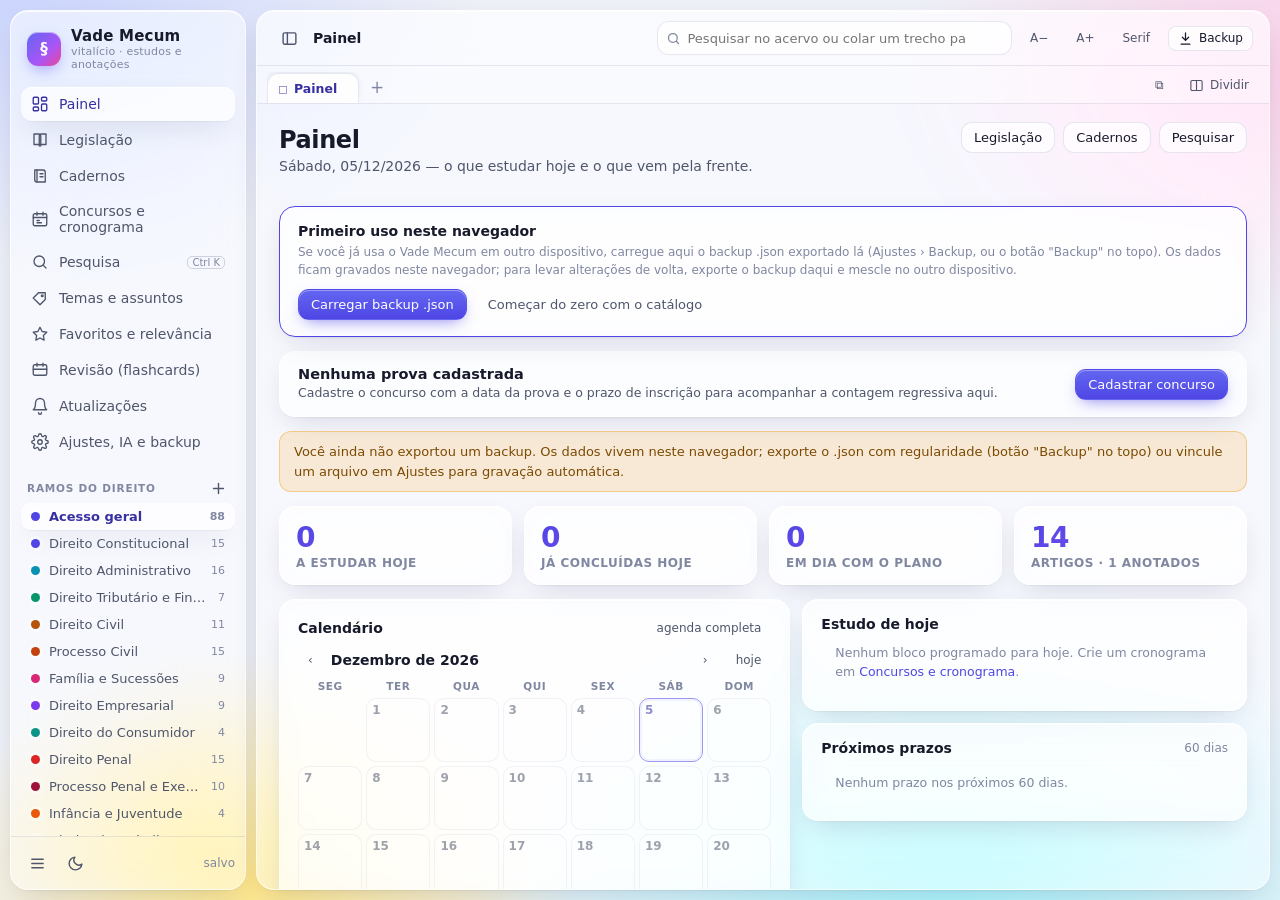
==== commit 9e125071: "Add files via upload" ====
--- a/index.html
+++ b/index.html
@@ -404,6 +404,9 @@
 .docwrap{display:grid;grid-template-columns:218px 1fr;gap:12px;align-items:start}
 .docwrap.sem-nav{grid-template-columns:1fr}
 .docwrap.sem-nav .docnav{display:none}
+.docnav [data-h].aqui{background:var(--pri-soft);color:var(--pri-txt);font-weight:700}
+.folha .piscando{animation:pisca 1.2s ease}
+@keyframes pisca{0%,100%{background:transparent}20%,60%{background:var(--pri-soft)}}
 .docnav{position:sticky;top:60px;max-height:calc(100vh - 320px);overflow:auto;background:var(--glass2);border:1px solid var(--gb2);border-radius:12px;padding:10px}
 .dnh{display:flex;align-items:center;justify-content:space-between;gap:4px;margin-bottom:6px;font-size:13px}
 .dnl{display:flex;flex-direction:column;gap:1px}
@@ -785,6 +788,53 @@
 .df.add{background:rgba(34,197,94,.18);color:var(--ok);border-radius:3px;padding:0 2px}
 html.m .gsbox{display:none}
 @media (max-width:1000px){.gsbox{max-width:none}.gsbox input{font-size:12.5px}}
+/* ---------- parte 12: abas e divisão de tela ---------- */
+.abasbar{display:flex;align-items:center;gap:8px;padding:6px 10px 0;border-bottom:1px solid var(--line);background:var(--glass2);flex:none}
+.abas-rol{display:flex;align-items:flex-end;gap:3px;flex:1;min-width:0;overflow-x:auto;overflow-y:hidden;scrollbar-width:thin;padding-bottom:0}
+.abas-rol::-webkit-scrollbar{height:4px}
+.abas-dir{display:flex;align-items:center;gap:5px;flex:none;padding-bottom:5px}
+.aba{display:flex;align-items:center;gap:6px;max-width:210px;min-width:92px;padding:7px 8px 8px 10px;border:1px solid transparent;border-bottom:0;border-radius:11px 11px 0 0;font-size:12.5px;color:var(--txt2);cursor:pointer;flex:none;transition:.12s;position:relative;top:1px}
+.aba:hover{background:var(--glass2);color:var(--txt)}
+.aba.on{background:var(--glass-hi);border-color:var(--gb2);color:var(--pri-txt);font-weight:600;box-shadow:0 -2px 8px -4px rgba(20,24,60,.2)}
+.aba.on:after{content:"";position:absolute;left:0;right:0;bottom:-1px;height:2px;background:var(--glass-hi)}
+.aba .ic{font-size:12px;opacity:.7;flex:none}
+.aba .t{flex:1;min-width:0;overflow:hidden;text-overflow:ellipsis;white-space:nowrap}
+.aba .x{opacity:0;border-radius:6px;width:17px;height:17px;line-height:1;font-size:14px;color:var(--txt3);flex:none}
+.aba:hover .x,.aba.on .x{opacity:1}
+.aba .x:hover{background:var(--err-soft);color:var(--err)}
+.aba.arrastando{opacity:.4}
+.aba.dz{box-shadow:inset 3px 0 0 var(--pri)}
+.aba-add{flex:none;width:26px;height:26px;border-radius:9px;color:var(--txt3);font-size:17px;line-height:1;align-self:center;margin-left:2px}
+.aba-add:hover{background:var(--glass3);color:var(--pri-txt)}
+.palco{flex:1;display:flex;min-height:0;min-width:0}
+.palco>.content{flex:1;min-width:0}
+.divisor{flex:none;width:7px;cursor:col-resize;background:linear-gradient(90deg,transparent 2px,var(--line) 3px,var(--line) 4px,transparent 5px);transition:.15s}
+.divisor:hover{background:linear-gradient(90deg,transparent 1px,var(--pri) 2px,var(--pri) 5px,transparent 6px)}
+.p2{flex:0 0 42%;min-width:240px;display:flex;flex-direction:column;overflow:hidden;border-left:1px solid var(--line);background:var(--panel2)}
+.p2-bar{display:flex;align-items:center;gap:5px;padding:8px 10px;border-bottom:1px solid var(--line);background:var(--glass2);flex:none}
+.p2-busca{position:relative;flex:1;min-width:0;display:flex;align-items:center;gap:6px;border:1px solid var(--gb2);background:var(--glass3);border-radius:10px;padding:0 8px}
+.p2-busca:focus-within{border-color:var(--pri);box-shadow:0 0 0 3px var(--pri-soft)}
+.p2-busca svg{width:14px;height:14px;stroke:var(--txt3);fill:none;stroke-width:2;flex:none}
+.p2-busca input{flex:1;min-width:0;border:0;background:transparent;outline:none;font-family:var(--ui);font-size:12.5px;color:var(--txt);padding:6px 0}
+.p2-res{position:absolute;top:calc(100% + 5px);left:-4px;right:-4px;z-index:50;background:linear-gradient(var(--glass-hi),var(--glass-hi)),var(--bg);border:1px solid var(--gb);border-radius:12px;box-shadow:var(--shadow2);max-height:320px;overflow:auto;padding:4px}
+.p2-res a{display:block;padding:6px 9px;border-radius:9px;cursor:pointer;font-size:12.5px}
+.p2-res a:hover{background:var(--glass2)}
+.p2-res a b{display:block}
+.p2-res a span{color:var(--txt3);font-size:11.5px;display:block;overflow:hidden;text-overflow:ellipsis;white-space:nowrap}
+.p2-cab{padding:10px 12px 4px;display:flex;align-items:baseline;gap:8px;flex-wrap:wrap}
+.p2-cab b{font-size:14px}
+.p2-corpo{flex:1;overflow:auto;padding:6px 14px 30px;font-family:var(--read-font);font-size:calc(var(--fs) - 2px);line-height:1.6}
+.p2-corpo.doc p{margin:0 0 8px}
+.p2-corpo table{border-collapse:collapse}.p2-corpo td,.p2-corpo th{border:1px solid var(--line2);padding:4px 7px}
+.p2-lista{display:flex;flex-direction:column;font-family:var(--ui)}
+.p2-lista a{display:flex;gap:9px;padding:6px 8px;border-radius:9px;cursor:pointer;font-size:12.5px;border-bottom:1px solid var(--line)}
+.p2-lista a:hover{background:var(--glass3);color:var(--pri-txt)}
+.p2-lista a b{flex:none;min-width:62px}
+.p2-lista a span{color:var(--txt3);overflow:hidden;text-overflow:ellipsis;white-space:nowrap}
+html.m .abasbar{padding:4px 6px 0}
+html.m .aba{min-width:76px;max-width:150px;font-size:12px}
+html.m .abas-dir #aba-split,html.m .abas-dir #aba-dup{display:none}
+@media print{.abasbar,.divisor,.p2{display:none!important}}
 @media (max-width:1100px){.app,.app.rail-collapsed{grid-template-columns:66px 290px 1fr}.rail .brand span,.rail .navbtn span,.rail .sec,.rail .ramos,.navbtn .kbd,.foot .lbl{display:none}.navbtn{justify-content:center}}
 /* ---------- modo móvel (html.m) ---------- */
 .tabbar{display:none;position:fixed;left:0;right:0;bottom:0;z-index:40;background:var(--glass3);backdrop-filter:var(--blur);-webkit-backdrop-filter:var(--blur);border-top:1px solid var(--gb);padding:6px 4px calc(6px + env(safe-area-inset-bottom));justify-content:space-around;gap:2px}
@@ -894,6 +944,8 @@
       <button class="btn sm ghost" id="btn-fonte" title="Alternar fonte de leitura">Serif</button>
       <button class="btn sm" id="btn-backup-quick" title="Exportar backup (.json)"><svg viewBox="0 0 24 24"><path d="M12 3v12M7 10l5 5 5-5M5 21h14"/></svg><span>Backup</span></button>
     </div>
+    <div class="abasbar" id="abas"></div>
+    <div class="palco" id="palco">
     <div class="content" id="content">
       <div class="view" id="view-dashboard"></div>
       <div class="view active" id="view-leitura" style="max-width:none;padding:0"><div class="reader" id="reader"></div></div>
@@ -905,6 +957,9 @@
       <div class="view" id="view-revisao"></div>
       <div class="view" id="view-atualizacoes"></div>
       <div class="view" id="view-config"></div>
+    </div>
+    <div class="divisor" id="divisor" hidden title="Arraste para redimensionar · clique duas vezes para centralizar"></div>
+    <aside class="p2" id="painel2" hidden></aside>
     </div>
   </main>
 </div>
@@ -1113,10 +1168,18 @@
 let fileHandle = null;   // File System Access API (arquivo vinculado)
 let useLS = false;
 async function loadState() {
-  try { await DB.open(); const st = await DB.get('state'); fileHandle = (await DB.get('fileHandle')) || null; if (st) return migrate(st); }
-  catch (e) { useLS = true; try { const st = JSON.parse(localStorage.getItem('vademecum-state')); if (st) return migrate(st); } catch (_) {} }
-  return migrate(seedState());
-}
+  let base = null;
+  try { await DB.open(); const st = await DB.get('state'); fileHandle = (await DB.get('fileHandle')) || null; if (st) base = migrate(st); }
+  catch (e) { useLS = true; try { const st = JSON.parse(localStorage.getItem('vademecum-state')); if (st) base = migrate(st); } catch (_) {} }
+  // recupera o que ficou pendente se a aba foi fechada antes de a gravação terminar
+  const em = lerEmergencia();
+  if (em && em.estado && em.rev >= ((base && base.meta && base.meta.rev) || 0)) {
+    try { const rec = migrate(em.estado); if (base) { rec.meta.rev = Math.max(rec.meta.rev || 0, (base.meta || {}).rev || 0); } base = rec; emergenciaAplicada = true; } catch (_) {}
+  }
+  limparEmergencia();
+  return base || migrate(seedState());
+}
+let emergenciaAplicada = false;
 const saveNow = async () => {
   const el = $('#save-state'); el.textContent = 'salvando…';
   try {
@@ -1135,11 +1198,21 @@
     S.meta.rev = (S.meta.rev || 0) + 1;
     if (useLS) localStorage.setItem('vademecum-state', JSON.stringify(S)); else await DB.set('state', S);
     if (fileHandle) { try { if ((await fileHandle.queryPermission({ mode: 'readwrite' })) === 'granted') { const w = await fileHandle.createWritable(); await w.write(JSON.stringify(sanitizeState(S))); await w.close(); } } catch (e) { console.warn('arquivo vinculado', e); } }
+    limparEmergencia();
     el.textContent = 'salvo ' + new Date().toLocaleTimeString('pt-BR', { hour: '2-digit', minute: '2-digit' });
     if (typeof avisarOutrasAbas === 'function') avisarOutrasAbas();
   } catch (e) { el.textContent = 'ERRO ao salvar'; console.error(e); toast('Erro ao salvar os dados: ' + e, 'err'); }
 };
 const save = debounce(saveNow, 500);
+/* Rede de segurança: IndexedDB grava de forma assíncrona e uma gravação iniciada
+   no fechamento da aba pode não terminar. Antes de sair, uma cópia é escrita em
+   localStorage (gravação síncrona) e recuperada na abertura seguinte. */
+const EMERG = 'vademecum-emergencia';
+function salvarEmergencia() {
+  try { localStorage.setItem(EMERG, JSON.stringify({ ts: Date.now(), rev: (S.meta || {}).rev || 0, estado: S })); } catch (_) { try { localStorage.removeItem(EMERG); } catch (__) {} }
+}
+function limparEmergencia() { try { localStorage.removeItem(EMERG); } catch (_) {} }
+function lerEmergencia() { try { const v = localStorage.getItem(EMERG); return v ? JSON.parse(v) : null; } catch (_) { return null; } }
 
 /* ---------------- helpers de domínio ---------------- */
 const leiById = id => S.leis.find(l => l.id === id);
@@ -1294,10 +1367,15 @@
     return `<div class="lei ${open ? 'open' : ''} ${lei.id === UI.leiId ? 'cur' : ''} ${UI.reordenar ? 'org' : ''}" data-lei="${lei.id}" ${UI.reordenar ? 'draggable="true"' : ''}><div class="lei-h" title="${UI.reordenar ? 'Arraste para reposicionar' : 'Clique para abrir a página da lei; a seta expande o sumário'}">${UI.reordenar ? '<span class="grip">⠿</span>' : I.chev}${ramoIco(lei)}<div class="t"><b>${esc(lei.epigrafe)}</b><small>${esc(lei.nome)}</small></div><span class="cnt">${n} art${n === 1 ? '.' : 's.'}</span></div>${body}</div>`;
   }).join('');
   if (UI.reordenar) bindArrastarLeis(cont);
-  $$('.lei-h', cont).forEach(h => h.onclick = e => { const id = h.parentElement.dataset.lei; if (UI.reordenar) return; if (e.target.closest('.chev')) { UI.openLeis.has(id) ? UI.openLeis.delete(id) : UI.openLeis.add(id); renderTree(); return; } if (UI.leiId === id && !UI.artId) { UI.openLeis.has(id) ? UI.openLeis.delete(id) : UI.openLeis.add(id); renderTree(); return; } openLeiHome(id); });
+  $$('.lei-h', cont).forEach(h => h.onclick = e => { const id = h.parentElement.dataset.lei; if (UI.reordenar) return; if (e.target.closest('.chev')) { UI.openLeis.has(id) ? UI.openLeis.delete(id) : UI.openLeis.add(id); renderTree(); return; } if ((e.ctrlKey || e.metaKey) && typeof novaAba === 'function') { novaAba({ view: 'leitura', leiId: id, artId: null }, false); return; } if (e.altKey && typeof verAoLado === 'function') { verAoLado({ tipo: 'lei', leiId: id }); return; } if (UI.leiId === id && !UI.artId) { UI.openLeis.has(id) ? UI.openLeis.delete(id) : UI.openLeis.add(id); renderTree(); return; } openLeiHome(id); });
   $$('.grp-h', cont).forEach(h => h.onclick = e => { if (e.target.closest('.gedit')) return; const id = h.dataset.grp; UI.openGrps.has(id) ? UI.openGrps.delete(id) : UI.openGrps.add(id); h.parentElement.classList.toggle('open'); });
   $$('.grp-h .gedit', cont).forEach(b => b.onclick = e => { e.stopPropagation(); modalCabecalho(b.closest('.lei').dataset.lei, b.closest('.grp-h').dataset.grp); });
-  $$('.artrow', cont).forEach(a => a.onclick = () => openArt(a.closest('.lei').dataset.lei, a.dataset.art));
+  $$('.artrow', cont).forEach(a => a.onclick = e => {
+    const li = a.closest('.lei').dataset.lei, ai = a.dataset.art;
+    if ((e.ctrlKey || e.metaKey) && typeof novaAba === 'function') { novaAba({ view: 'leitura', leiId: li, artId: ai, tab: 'leitura' }, false); return; }
+    if (e.altKey && typeof verAoLado === 'function') { verAoLado({ tipo: 'art', leiId: li, artId: ai }); return; }
+    openArt(li, ai);
+  });
   $$('[data-imp]', cont).forEach(a => a.onclick = () => modalImportar(a.dataset.imp));
   $$('[data-addart]', cont).forEach(a => a.onclick = () => modalArtigo(a.dataset.addart));
   const act = $('.artrow.active', cont); if (act) act.scrollIntoView({ block: 'nearest' });
@@ -1330,6 +1408,7 @@
   const fn = { dashboard: renderDashboard, cadernos: renderCadReader, busca: renderBusca, temas: renderTemas, favoritos: renderFavoritos, revisao: renderRevisao, concursos: renderConcursos, atualizacoes: renderAtualizacoes, config: renderConfig, leitura: renderReader }[v];
   if (fn) fn();
   $('#content').scrollTop = 0; if (typeof renderTabbar === 'function') { closeDrawer(); renderTabbar(); }
+  if (typeof abaSync === 'function') abaSync();
 }
 function openArt(leiId, artId, tab) {
   flushDirty();
@@ -1341,9 +1420,10 @@
   S.prefs.ultimo = { leiId, artId }; save();
   if (UI.view !== 'leitura') showView('leitura'); else renderReader();
   renderTree(); closeDrawer();
+  if (typeof abaSync === 'function') abaSync();
 }
 function openLei(leiId) { openLeiHome(leiId); }
-function openLeiHome(leiId) { flushDirty(); const l = leiById(leiId); if (!l) return; UI.leiId = leiId; UI.artId = null; UI.openLeis.add(leiId); S.prefs.ultimo = { leiId, artId: null }; if (S.prefs.ramoAtivo && !l.ramos.includes(S.prefs.ramoAtivo)) { S.prefs.ramoAtivo = null; renderRamos(); } save(); if (UI.view !== 'leitura') showView('leitura'); else { renderReader(); renderTree(); } closeDrawer(); }
+function openLeiHome(leiId) { flushDirty(); const l = leiById(leiId); if (!l) return; UI.leiId = leiId; UI.artId = null; UI.openLeis.add(leiId); S.prefs.ultimo = { leiId, artId: null }; if (S.prefs.ramoAtivo && !l.ramos.includes(S.prefs.ramoAtivo)) { S.prefs.ramoAtivo = null; renderRamos(); } save(); if (UI.view !== 'leitura') showView('leitura'); else { renderReader(); renderTree(); } closeDrawer(); if (typeof abaSync === 'function') abaSync(); }
 function vizinho(dir) { const l = leiById(UI.leiId); if (!l) return null; const arts = artigosDe(l); const i = arts.findIndex(a => a.id === UI.artId); const v = arts[i + dir]; return v || null; }
 
 /* ================= editor rico ================= */
@@ -1536,6 +1616,8 @@
   for (const co of st.concursos) { if (!co.insc) co.insc = { abertura: '', fim: '', taxa: '', url: '', pago: false }; if (!Array.isArray(co.fases)) co.fases = []; if (!co.cor) co.cor = '#4f46e5'; }
   for (const c of st.cronos) { if (!Array.isArray(c.discs)) c.discs = []; if (!c.laws) c.laws = {}; if (!c.reads) c.reads = {}; if (!Array.isArray(c.adjust)) c.adjust = []; if (!c.unidade) c.unidade = 'artigos';
     for (const d of c.discs) for (const l of (c.laws[d.id] || [])) if (l.qtd === undefined) { l.qtd = +l.artigos || 0; delete l.artigos; } }
+  if (!Array.isArray(st.prefs.abas)) st.prefs.abas = null;
+  if (!st.prefs.split) st.prefs.split = { on: false, larg: 42, alvo: null };
   if (!st.prefs.ordemLeis) st.prefs.ordemLeis = 'manual';
   st.versao = 2;
   if (!st.prefs.openSum) st.prefs.openSum = {};
@@ -1781,11 +1863,11 @@
   for (const r of ramos) { const roots = S.cadernos.filter(c => c.ramo === r.id && !c.parentId && (!f || visible.has(c.id))); if (!roots.length && (f || ramo === null)) { if (!ramo) continue; } h += `<div class="lei"><div class="lei-h" data-ramo="${r.id}" style="cursor:default"><span class="ico" style="background:${r.cor}">${esc(r.nome.replace(/^Direito\s+/i, '').slice(0, 3).toUpperCase())}</span><div class="t"><b>${esc(r.nome)}</b><small>${S.cadernos.filter(c => c.ramo === r.id && c.tipo === 'caderno').length} cadernos</small></div><button class="ibtn" data-newin="${r.id}" title="Novo caderno neste ramo" style="width:26px;height:26px">${I.plus}</button></div><div class="lei-body">${roots.map(node).join('') || '<div class="empty" style="padding:4px 10px">Nenhum caderno neste ramo.</div>'}</div></div>`; }
   const sem = S.cadernos.filter(c => !c.ramo && !c.parentId && (!f || visible.has(c.id))); if (sem.length && !ramo) h += `<div class="lei"><div class="lei-h" style="cursor:default"><span class="ico">—</span><div class="t"><b>Sem ramo</b></div></div><div class="lei-body">${sem.map(node).join('')}</div></div>`;
   cont.innerHTML = h || '<div class="empty">Nenhum caderno ainda. Use o botão + para criar uma pasta ou um caderno.</div>';
-  $$('.crow', cont).forEach(r => { const id = r.parentElement.dataset.id; r.onclick = e => { if (e.target.closest('.gedit')) { modalCaderno({ id }); return; } const c = cadById(id); if (e.target.closest('.chev') && c.tipo === 'pasta') { UI.openCads.has(id) ? UI.openCads.delete(id) : UI.openCads.add(id); r.parentElement.classList.toggle('open'); return; } openCad(id); }; });
+  $$('.crow', cont).forEach(r => { const id = r.parentElement.dataset.id; r.onclick = e => { if (e.target.closest('.gedit')) { modalCaderno({ id }); return; } const c = cadById(id); if (e.target.closest('.chev') && c.tipo === 'pasta') { UI.openCads.has(id) ? UI.openCads.delete(id) : UI.openCads.add(id); r.parentElement.classList.toggle('open'); return; } if ((e.ctrlKey || e.metaKey) && typeof novaAba === 'function') { novaAba({ view: 'cadernos', cadId: id, cadTab: 'conteudo' }, false); return; } if (e.altKey && c.tipo === 'caderno' && typeof verAoLado === 'function') { verAoLado({ tipo: 'cad', cadId: id }); return; } openCad(id); }; });
   $$('[data-newin]', cont).forEach(b => b.onclick = () => modalCaderno({ ramo: b.dataset.newin }));
   const act = $('.crow.active', cont); if (act) act.scrollIntoView({ block: 'nearest' });
 }
-function openCad(id) { const c = cadById(id); if (!c) return; UI.cadId = id; if (c.parentId) UI.openCads.add(c.parentId); if (c.tipo === 'pasta') UI.openCads.add(id); if (S.prefs.ramoAtivo && c.ramo !== S.prefs.ramoAtivo) { S.prefs.ramoAtivo = null; renderRamos(); } S.prefs.ultimoCad = id; save(); if (UI.view !== 'cadernos') showView('cadernos'); else { renderCadReader(); renderTree(); } closeDrawer(); }
+function openCad(id) { const c = cadById(id); if (!c) return; flushDirty(); UI.cadId = id; if (c.parentId) UI.openCads.add(c.parentId); if (c.tipo === 'pasta') UI.openCads.add(id); if (S.prefs.ramoAtivo && c.ramo !== S.prefs.ramoAtivo) { S.prefs.ramoAtivo = null; renderRamos(); } S.prefs.ultimoCad = id; save(); if (UI.view !== 'cadernos') showView('cadernos'); else { renderCadReader(); renderTree(); } closeDrawer(); if (typeof abaSync === 'function') abaSync(); }
 function renderCadReader() {
   const R = $('#creader'); const c = UI.cadId ? cadById(UI.cadId) : null;
   if (!c) { UI.cadId = null; R.innerHTML = `<div class="card p" style="margin-top:30px;text-align:center"><h2 class="vt" style="font-size:20px">Cadernos de estudo</h2><p class="sub">Guarde aqui artigos científicos, apostilas, resumos e fichamentos, organizados por ramo do direito e por pastas em árvore. Cada caderno tem editor completo, temas, estrelas, correlações com artigos de lei e a aba IA.</p><div style="display:flex;gap:8px;justify-content:center;flex-wrap:wrap"><button class="btn pri" id="c-novo">${I.plus} Novo caderno</button><button class="btn" id="c-pasta">Nova pasta</button></div></div>`; $('#c-novo').onclick = () => modalCaderno({ tipo: 'caderno' }); $('#c-pasta').onclick = () => modalCaderno({ tipo: 'pasta' }); return; }
@@ -1804,9 +1886,9 @@
   bindCadHead(c); $$('[data-cad]', R).forEach(x => x.onclick = () => openCad(x.dataset.cad));
   $$('.stars button', R).forEach(b => b.onclick = () => { const n = +b.dataset.star; c.estrelas = c.estrelas === n ? 0 : n; save(); $$('.stars button', R).forEach(x => x.classList.toggle('on', +x.dataset.star <= c.estrelas)); renderTree(); });
   $('#c-fav').onclick = () => { c.favorito = !c.favorito; save(); renderCadReader(); };
-  renderCadTags(c); $$('[data-ctab]', R).forEach(t => t.onclick = () => { UI.cadTab = t.dataset.ctab; renderCadReader(); });
+  renderCadTags(c); $$('[data-ctab]', R).forEach(t => t.onclick = () => { flushDirty(); UI.cadTab = t.dataset.ctab; renderCadReader(); });
   const P = $('#cpane');
-  if (tab === 'conteudo') { renderDocEditor(P, c); } else if (tab === 'links') {
+  if (tab === 'conteudo') { renderDocEditor(P, c, { titulo: c.titulo, aoSalvar: () => renderTree() }); } else if (tab === 'links') {
     const row = (l, a, obs, i) => `<div class="linkrow go" data-go="${l.id}:${a.id}"><span class="ico" style="background:${(ramoById(l.ramos[0]) || {}).cor || 'var(--txt3)'}">${esc(l.sigla.slice(0, 4))}</span><div class="t"><b>${esc(l.sigla)}, ${esc(artLabel(a))} <span class="mini" style="font-weight:400">— ${esc(l.nome)}</span></b><small>${esc(plain(a.texto).slice(0, 140))}</small>${obs ? `<em>${esc(obs)}</em>` : ''}</div><button class="ibtn" data-del="${i}" title="Remover">${I.trash}</button></div>`;
     P.innerHTML = `<div style="display:flex;justify-content:space-between;align-items:center;margin-bottom:10px"><div><b>Artigos de lei relacionados a este caderno</b><div class="mini">Clique para abrir o artigo; ele também mostrará este caderno em "Referenciado por".</div></div><button class="btn pri sm" id="clk-add">${I.plus} Vincular artigo</button></div><div class="linklist">${c.links.map((k, i) => { const r2 = findArt(k.leiId, k.artId); return r2 ? row(r2.lei, r2.art, k.obs, i) : ''; }).join('') || '<div class="empty">Nenhum vínculo.</div>'}</div>`;
     $('#clk-add').onclick = () => pickArtigo(r2 => { c.links.push({ leiId: r2.lei.id, artId: r2.art.id, obs: '' }); save(); renderCadReader(); });
@@ -1815,7 +1897,7 @@
     if (citam.length) P.insertAdjacentHTML('beforeend', `<div style="margin:18px 0 8px"><b>Artigos que citam este caderno</b><div class="mini">Correlações criadas na tela da legislação.</div></div><div class="linklist">${citam.map(x => `<div class="linkrow go2" data-go2="${x.lei.id}:${x.art.id}"><span class="ico" style="background:${(ramoById(x.lei.ramos[0]) || {}).cor || 'var(--txt3)'}">${esc(x.lei.sigla.slice(0, 4))}</span><div class="t"><b>${esc(x.lei.sigla)}, ${esc(artLabel(x.art))}</b><small>${esc(plain(x.art.texto).slice(0, 140))}</small>${x.obs ? `<em>${esc(x.obs)}</em>` : ''}</div></div>`).join('')}</div>`);
     $$('.linkrow.go2', P).forEach(x => x.onclick = () => { const [l, a] = x.dataset.go2.split(':'); openArt(l, a); });
     $$('[data-del]', P).forEach(b => b.onclick = e => { e.stopPropagation(); c.links.splice(+b.dataset.del, 1); save(); renderCadReader(); });
-  } else renderPaneIA(P, { tipo: 'caderno', obj: c, rotulo: `o caderno "${c.titulo}"`, contexto: () => contextoCaderno(c), inserir: html => { c.conteudo = (c.conteudo || '') + '<hr>' + html; c.atualizadoEm = new Date().toISOString(); save(); } });
+  } else renderPaneIA(P, { tipo: 'caderno', obj: c, rotulo: `o caderno "${c.titulo}"`, contexto: () => contextoCaderno(c), inserir: html => { if (!(typeof window._docInserir === 'function' && window._docInserir(c, '<hr>' + html))) { c.conteudo = (c.conteudo || '') + '<hr>' + html; c.atualizadoEm = new Date().toISOString(); save(); } renderTree(); } });
 }
 function bindCadHead(c) {
   const q = s => $(s); if (q('#c-file')) q('#c-file').onclick = () => { const fi = $('#file-cad'); fi.dataset.cad = c.id; fi.click(); };
@@ -2036,10 +2118,42 @@
 }
 function aplicarBlocoEm(bs, prop, val) { if (!bs || !bs.length) return false; bs.forEach(b => { if (val === null || val === '') b.style.removeProperty(prop); else b.style.setProperty(prop, val); }); return true; }
 function aplicarBloco(ed, prop, val) { const bs = blocosSel(ed); if (!bs.length) { toast('Posicione o cursor no texto', 'err'); return false; } return aplicarBlocoEm(bs, prop, val); }
+function trocarBloco(b, tag) {
+  if (b.tagName === 'TD' || b.tagName === 'TH') {           // dentro de célula: embrulha o conteúdo, não destrói a tabela
+    const novo = document.createElement(tag);
+    while (b.firstChild) novo.appendChild(b.firstChild);
+    b.appendChild(novo); return novo;
+  }
+  if (b.tagName === 'LI') {                                  // item de lista vira bloco solto, fora da lista
+    const lista = b.parentElement, novo = document.createElement(tag);
+    while (b.firstChild) novo.appendChild(b.firstChild);
+    const depois = []; let n = b.nextElementSibling; while (n) { depois.push(n); n = n.nextElementSibling; }
+    lista.parentNode.insertBefore(novo, lista.nextSibling);
+    if (depois.length) { const l2 = document.createElement(lista.tagName); depois.forEach(x => l2.appendChild(x)); novo.parentNode.insertBefore(l2, novo.nextSibling); }
+    b.remove(); if (!lista.children.length) lista.remove();
+    return novo;
+  }
+  const novo = document.createElement(tag);
+  const st = b.getAttribute('style'); if (st) novo.setAttribute('style', st);
+  const al = b.getAttribute('align'); if (al) novo.setAttribute('align', al);
+  while (b.firstChild) novo.appendChild(b.firstChild);
+  b.replaceWith(novo); return novo;
+}
 function aplicarEstilo(ed, tag) {
-  ed.focus(); const bs = blocosSel(ed);
-  if (tag === 'p') { bs.forEach(b => { if (/^H[1-6]$/.test(b.tagName) || b.tagName === 'BLOCKQUOTE' || b.tagName === 'PRE') docCmd(ed, 'formatBlock', 'p'); }); docCmd(ed, 'formatBlock', 'p'); }
-  else docCmd(ed, 'formatBlock', tag);
+  ed.focus();
+  const bs = blocosSel(ed);
+  if (!bs.length) { docCmd(ed, 'formatBlock', tag); return true; }   // texto ainda sem bloco
+  const novos = [];
+  for (const b of bs) novos.push(b.tagName.toLowerCase() === tag ? b : trocarBloco(b, tag));
+  const val = novos.filter(x => x && x.isConnected);
+  if (val.length) {
+    try {
+      const r = document.createRange();
+      r.setStart(val[0], 0); r.setEnd(val[val.length - 1], val[val.length - 1].childNodes.length);
+      const sel = window.getSelection(); sel.removeAllRanges(); sel.addRange(r);
+    } catch (_) {}
+  }
+  return true;
 }
 
 /* ---------- editor ---------- */
@@ -2160,13 +2274,29 @@
     G.innerHTML = g; G.style.height = ed.scrollHeight + 'px'; return n;
   }
   /* ---------- índice lateral ---------- */
+  const rolarAte = el => {
+    const area = $('#folha-area', P), cont = document.getElementById('content');
+    const rolavel = x => x && x.scrollHeight > x.clientHeight + 4;
+    const box = rolavel(area) ? area : (rolavel(cont) ? cont : null);
+    if (!box) { el.scrollIntoView({ block: 'center', behavior: 'smooth' }); return; }
+    const r = el.getBoundingClientRect(), br = box.getBoundingClientRect();
+    const destino = box.scrollTop + (r.top - br.top) - Math.min(80, box.clientHeight / 4);
+    box.scrollTo({ top: Math.max(0, destino), behavior: 'smooth' });
+  };
   function indice() {
     const N = $('#docnav', P); const hs = $$('h1,h2,h3,h4', ed);
     hs.forEach((h, i) => { if (!h.id) h.id = 'h' + i + '-' + Math.random().toString(36).slice(2, 6); });
     N.innerHTML = `<div class="dnh"><b>Índice</b><button class="btn sm ghost" id="dn-ins" title="Inserir um sumário no próprio documento">inserir no texto</button></div>
       ${hs.length ? `<div class="dnl">${hs.map(h => `<a data-h="${h.id}" class="n${h.tagName[1]}">${esc(h.textContent.trim() || '(sem texto)')}</a>`).join('')}</div>`
         : '<div class="empty" style="padding:10px 4px;font-size:12px">Aplique os estilos Título 1, 2, 3 ou 4 aos seus subtítulos e eles aparecerão aqui para navegação rápida.</div>'}`;
-    $$('[data-h]', N).forEach(a => a.onclick = () => { const el = $('#' + CSS.escape(a.dataset.h), ed); if (el) { el.scrollIntoView({ block: 'center', behavior: 'smooth' }); const r = document.createRange(); r.selectNodeContents(el); r.collapse(true); const s = window.getSelection(); s.removeAllRanges(); s.addRange(r); ed.focus(); } });
+    $$('[data-h]', N).forEach(a => a.onclick = () => {
+      const el = $('#' + CSS.escape(a.dataset.h), ed); if (!el) return;
+      rolarAte(el);
+      const r = document.createRange(); r.selectNodeContents(el); r.collapse(true);
+      const s = window.getSelection(); s.removeAllRanges(); s.addRange(r); ed.focus();
+      $$('[data-h]', N).forEach(x => x.classList.toggle('aqui', x === a));
+      el.classList.add('piscando'); setTimeout(() => el.classList.remove('piscando'), 1200);
+    });
     $('#dn-ins', N).onclick = () => {
       if (!hs.length) { toast('Nenhum título no documento', 'err'); return; }
       const html = `<div class="sumario-doc"><p class="st">SUMÁRIO</p>${hs.map(h => `<p class="s${h.tagName[1]}">${esc(h.textContent.trim())}</p>`).join('')}</div><p><br></p>`;
@@ -2180,9 +2310,37 @@
     if (s && s.rangeCount && ed.contains(s.anchorNode)) { const r = s.getRangeAt(0).cloneRange(); r.collapse(true); const rect = r.getClientRects()[0] || (r.startContainer.parentElement && r.startContainer.parentElement.getBoundingClientRect()); if (rect) { const rel = rect.top - ed.getBoundingClientRect().top; pag = Math.max(1, Math.floor((rel / calcZoom()) / cm2px(alt() - D.marg[0] - D.marg[2])) + 1); } }
     $('#docstatus', P).innerHTML = `<span>${telaCheiaTexto() ? (D.modo === 'continuo' ? 'Texto contínuo (a página vale na impressão)' : 'Ajustado à tela (a página vale na impressão)') : `Página ${pag} de ${n}`}</span><span>${pal.toLocaleString('pt-BR')} palavras · ${t.length.toLocaleString('pt-BR')} caracteres</span><span>${esc(D.formato)} ${D.orient} · margens ${numBR(D.marg[0])}/${numBR(D.marg[1])}/${numBR(D.marg[2])}/${numBR(D.marg[3])} cm</span><span id="d-save">${txt || 'salvo'}</span>`;
   }
-  const gravarJa = () => { if (!ed.isConnected || c.conteudo === ed.innerHTML) return false; c.conteudo = ed.innerHTML; c.atualizadoEm = new Date().toISOString(); return true; };
+  /* o editor só grava o que ele mesmo escreveu: se o conteúdo mudou por fora
+     (resposta da IA, importação, outra aba), não sobrescreve o que chegou */
+  let ultimoHtml = c.conteudo;
+  const mudouFora = () => c.conteudo !== ultimoHtml;
+  const gravarJa = () => {
+    if (!ed.isConnected || c.conteudo === ed.innerHTML) return false;
+    if (mudouFora()) return false;
+    c.conteudo = ed.innerHTML; ultimoHtml = c.conteudo; c.atualizadoEm = new Date().toISOString(); return true;
+  };
   window._docFlush = () => { if (gravarJa()) { if (opts.aoSalvar) opts.aoSalvar(); return true; } return false; };
-  const persist = debounce(() => { if (!ed.isConnected) { if (c.conteudo !== ed.innerHTML) { c.conteudo = ed.innerHTML; c.atualizadoEm = new Date().toISOString(); save(); } return; } gravarJa(); save(); status('salvo'); indice(); if (opts.aoSalvar) opts.aoSalvar(); }, 600);
+  /* permite que a IA (e qualquer outro ponto do programa) escreva no documento aberto
+     sem disputar com o editor: o texto entra no próprio editor e é gravado na hora */
+  window._docInserir = (obj, html) => {
+    if (obj !== c || !ed.isConnected) return false;
+    ed.insertAdjacentHTML('beforeend', html);
+    c.conteudo = ed.innerHTML; ultimoHtml = c.conteudo; c.atualizadoEm = new Date().toISOString();
+    save(); status('salvo'); indice(); if (opts.aoSalvar) opts.aoSalvar();
+    ed.scrollTop = ed.scrollHeight;
+    return true;
+  };
+  const persist = debounce(() => {
+    if (!ed.isConnected) { if (!mudouFora() && c.conteudo !== ed.innerHTML) { c.conteudo = ed.innerHTML; ultimoHtml = c.conteudo; c.atualizadoEm = new Date().toISOString(); save(); } return; }
+    if (mudouFora()) {
+      // algo escreveu no documento enquanto ele estava aberto: incorpora o acréscimo em vez de descartá-lo
+      const fora = c.conteudo;
+      if (ultimoHtml && fora.startsWith(ultimoHtml)) ed.insertAdjacentHTML('beforeend', fora.slice(ultimoHtml.length));
+      else if (fora !== ed.innerHTML) ed.innerHTML = fora;   // substituição feita por fora: vale a versão de fora
+      ultimoHtml = ed.innerHTML; c.conteudo = ultimoHtml;
+    }
+    gravarJa(); save(); status('salvo'); indice(); if (opts.aoSalvar) opts.aoSalvar();
+  }, 600);
   /* ---------- estado da barra ---------- */
   function atualizarBarra() {
     if (edAtivo() !== ed) return;
@@ -2223,7 +2381,19 @@
   document.addEventListener('selectionchange', window._docSel);
   /* barra */
   $$('[data-cmd]', P).forEach(b => b.onmousedown = e => { e.preventDefault(); docCmd(ed, b.dataset.cmd, b.dataset.arg); persist(); atualizarBarra(); });
-  $('#d-estilo', P).onchange = e => { restaurar(); aplicarEstilo(ed, e.target.value); persist(); indice(); atualizarBarra(); };
+  $('#d-estilo', P).onchange = e => {
+    /* o valor é lido ANTES de qualquer coisa: devolver o foco ao editor dispara
+       selectionchange → atualizarBarra(), que reescreve este seletor com o estilo
+       do parágrafo atual — lê-lo depois traria sempre o estilo antigo */
+    const valor = e.target.value;
+    if (!noEditor()) {
+      toast('Clique antes no parágrafo que você quer formatar', 'err');
+      const b0 = blocosSel(ed)[0], tg = b0 ? b0.tagName.toLowerCase() : 'p';
+      e.target.value = ESTILOS.some(x => x[0] === tg) ? tg : 'p';
+      return;
+    }
+    restaurar(); aplicarEstilo(ed, valor); persist(); indice(); atualizarBarra();
+  };
   $('#d-fam', P).onchange = e => { const v = e.target.value;
     if (alvo() === 'doc') { D.fam = v; save(); aplicaFolha(); toast('Fonte do documento: ' + v, 'ok'); }
     else { aplicarFonte(ed, v); persist(); } };
@@ -2232,8 +2402,9 @@
     if (alvo() === 'doc') { D.tam = v; save(); aplicaFolha(); toast('Corpo do documento: ' + v + ' pt', 'ok'); }
     else { aplicarTamanho(ed, v); persist(); } };
   $('#d-tam', P).onchange = e => {
-    if (e.target.value === '__outro__') { salvarSel(); openModal({ title: 'Corpo da fonte', body: `<div class="form"><label>Tamanho em pontos (aceita decimais, ex.: 11,5)<input type="text" id="tm-v" value="${D.tam}"></label></div>`, buttons: [{ label: 'Cancelar', onClick: () => sincTam(D.tam) }, { label: 'Aplicar', cls: 'pri', onClick: () => setTam($('#tm-v').value) }] }); return; }
-    setTam(e.target.value);
+    const val = e.target.value;
+    if (val === '__outro__') { salvarSel(); openModal({ title: 'Corpo da fonte', body: `<div class="form"><label>Tamanho em pontos (aceita decimais, ex.: 11,5)<input type="text" id="tm-v" value="${D.tam}"></label></div>`, buttons: [{ label: 'Cancelar', onClick: () => sincTam(D.tam) }, { label: 'Aplicar', cls: 'pri', onClick: () => setTam($('#tm-v').value) }] }); return; }
+    setTam(val);
   };
   const tamAtual = () => parseFloat($('#d-tam', P).value) || D.tam;
   $('#d-tam-m', P).onclick = () => { salvarSel(); const i = DOC_TAM.filter(t => t < tamAtual()).pop(); setTam(i || 6); };
@@ -2486,7 +2657,7 @@
 function inserirNaNota(art, html) {
   const ns = notasDe(art); let n = ns.find(x => x.id === UI.notaId) || ns[0];
   if (!n) { n = novaNota({ titulo: 'Resposta da IA' }); art.notasList.push(n); }
-  n.conteudo = (n.conteudo || '') + html; n.atualizadoEm = new Date().toISOString();
+  if (!(typeof window._docInserir === 'function' && window._docInserir(n, html))) { n.conteudo = (n.conteudo || '') + html; n.atualizadoEm = new Date().toISOString(); }
   art.atualizadoEm = new Date().toISOString(); save();
 }
 
@@ -4181,27 +4352,27 @@
   if (al.tipo === 'jur') {
     const j = al.jur, t = tipoJuris(j.tipo);
     return `<div class="vp-head"><span class="chip" style="background:${tipoJurisCor(j.tipo)}1f;color:${tipoJurisCor(j.tipo)};border-color:transparent">${esc(tipoJurisNome(j.tipo))}${t && t.vinc ? ' · vinculante' : ''}</span><b>${esc(j.titulo)}</b><span style="flex:1"></span>
-      <button class="btn sm" data-vp="janela">⧉ janela</button><button class="btn sm pri" data-vp="abrir">Editar na aba</button><button class="btn sm ghost" data-vp="fechar">✕</button></div>
+      <button class="btn sm" data-vp="lado" title="Abrir na divisão de tela, ao lado">◨ ao lado</button><button class="btn sm" data-vp="janela">⧉ janela</button><button class="btn sm pri" data-vp="abrir">Editar na aba</button><button class="btn sm ghost" data-vp="fechar">✕</button></div>
       <div class="vp-corpo">${sanitizeHtml(j.conteudo) || '<div class="empty">Julgado sem conteúdo.</div>'}</div>`;
   }
   if (al.tipo === 'cad') {
     const c = al.cad;
     return `<div class="vp-head"><b>${esc(c.titulo)}</b><span class="mini">caderno · ${esc((ramoById(c.ramo) || {}).nome || 'sem ramo')}</span><span style="flex:1"></span>
-      <button class="btn sm" data-vp="janela">⧉ janela</button><button class="btn sm pri" data-vp="abrir">Abrir caderno</button><button class="btn sm ghost" data-vp="fechar">✕</button></div>
+      <button class="btn sm" data-vp="lado" title="Abrir na divisão de tela, ao lado">◨ ao lado</button><button class="btn sm" data-vp="janela">⧉ janela</button><button class="btn sm pri" data-vp="abrir">Abrir caderno</button><button class="btn sm ghost" data-vp="fechar">✕</button></div>
       ${al.obs ? `<div class="vp-obs">${esc(al.obs)}</div>` : ''}
       <div class="vp-corpo">${sanitizeHtml(c.conteudo) || '<div class="empty">Caderno sem conteúdo.</div>'}</div>`;
   }
   if (al.tipo === 'lei') {
     const l = al.lei, arts = artigosDe(l);
     return `<div class="vp-head"><b>${esc(l.epigrafe)}</b><span class="mini">${esc(l.nome)}</span><span style="flex:1"></span>
-      <button class="btn sm" data-vp="janela">⧉ janela</button><button class="btn sm pri" data-vp="abrir">Abrir lei</button><button class="btn sm ghost" data-vp="fechar">✕</button></div>
+      <button class="btn sm" data-vp="lado" title="Abrir na divisão de tela, ao lado">◨ ao lado</button><button class="btn sm" data-vp="janela">⧉ janela</button><button class="btn sm pri" data-vp="abrir">Abrir lei</button><button class="btn sm ghost" data-vp="fechar">✕</button></div>
       <div class="vp-corpo"><p class="mini">${arts.length ? `${nfBR.format(arts.length)} artigos cadastrados.` : 'Texto ainda não importado.'}${l.ementa ? ' ' + esc(l.ementa) : ''}</p>
       ${arts.slice(0, 3).map(a => `<p><b>${esc(artLabel(a))}</b> ${esc(plain(a.texto).replace(/^Art\.?\s*[\d.ºo°\-A-Z]+\.?\s*/i, '').slice(0, 180))}…</p>`).join('')}</div>`;
   }
   const a = al.art, l = al.lei, cr = crumbsDe(l, a);
   return `<div class="vp-head"><b>${esc(l.sigla)}, ${esc(artLabel(a))}</b><span class="mini">${esc(l.epigrafe)}</span>
       ${a.estrelas ? `<span style="color:var(--star)">${'★'.repeat(a.estrelas)}</span>` : ''}${a.status !== 'vigente' ? `<span class="status ${a.status}">${a.status}</span>` : ''}<span style="flex:1"></span>
-      <button class="btn sm" data-vp="janela">⧉ janela</button><button class="btn sm pri" data-vp="abrir">Abrir artigo</button><button class="btn sm ghost" data-vp="fechar">✕</button></div>
+      <button class="btn sm" data-vp="lado" title="Abrir na divisão de tela, ao lado">◨ ao lado</button><button class="btn sm" data-vp="janela">⧉ janela</button><button class="btn sm pri" data-vp="abrir">Abrir artigo</button><button class="btn sm ghost" data-vp="fechar">✕</button></div>
     ${cr.length ? `<div class="crumbs vp-crumbs">${cr.map(c => `<span>${esc(c)}</span>`).join('')}</div>` : ''}
     ${al.obs ? `<div class="vp-obs">${esc(al.obs)}</div>` : ''}
     <div class="vp-corpo leitura">${sanitizeHtml(a.texto) || '<div class="empty">Artigo sem texto.</div>'}</div>
@@ -4276,6 +4447,10 @@
   if (pv) $$('[data-vp]', pv).forEach(x => x.onclick = () => {
     const op = x.dataset.vp;
     if (op === 'abrir') abrirAlvo(al);
+    else if (op === 'lado') {
+      const a = al;
+      if (a && typeof verAoLado === 'function') verAoLado(a.tipo === 'cad' ? { tipo: 'cad', cadId: a.cad.id } : a.tipo === 'lei' ? { tipo: 'lei', leiId: a.lei.id } : a.tipo === 'jur' ? { tipo: 'art', leiId: a.lei.id, artId: a.art.id } : { tipo: 'art', leiId: a.lei.id, artId: a.art.id });
+    }
     else if (op === 'janela') { const k = UI.vprev; UI.vprev = null; renderVinculos(lei, art); janelaPreview(lei, art, k); }
     else { UI.vprev = null; renderVinculos(lei, art); }
   });
@@ -4449,13 +4624,21 @@
     const qual = r.exato && r.cob > .99 ? ['ok', 'confere integralmente'] : pc >= 90 ? ['ok', 'confere, com pequenas diferenças'] : pc >= 60 ? ['warn', 'confere em parte'] : ['err', 'poucas coincidências'];
     return `<div class="gsp-i" data-i="${i}">
       <div class="gsp-t"><span class="chip tp" ${r.d.cor ? `style="background:${r.d.cor}1f;color:${r.d.cor};border-color:transparent"` : ''}>${esc(r.d.tipo)}</span><b>${esc(r.d.rot)}</b><span class="mini">${esc(r.d.sub || '')}</span>
-        ${modo === 'trecho' ? `<span style="flex:1"></span><span class="chip ${qual[0]}" title="${qual[1]}">${pc}%</span><button class="btn sm ghost" data-cmp="${i}" title="Comparar palavra por palavra">comparar</button>` : ''}</div>
+        <span style="flex:1"></span>${modo === 'trecho' ? `<span class="chip ${qual[0]}" title="${qual[1]}">${pc}%</span><button class="btn sm ghost" data-cmp="${i}" title="Comparar palavra por palavra">comparar</button>` : ''}<button class="btn sm ghost" data-lado="${i}" title="Abrir na divisão de tela, ao lado">◨</button></div>
       <div class="gsp-s">${gTrecho(r, modo === 'trecho' ? 6 : 10)}</div></div>`;
   }).join('');
   p.innerHTML = cab + (res.length ? `<div class="gsp-list">${linhas}</div>` : `<div class="empty">Nada encontrado. ${modo === 'trecho' ? 'O trecho pode ser de uma lei ainda não importada, ou a redação divergir bastante da registrada aqui.' : 'Tente outras palavras.'}</div>`)
     + `<div class="gsp-foot"><span><kbd>↑</kbd><kbd>↓</kbd> percorrer · <kbd>Enter</kbd> abrir · <kbd>Esc</kbd> fechar</span><button class="btn sm ghost" id="gsp-full">Abrir na Pesquisa</button></div>`;
   $$('.gsp-i', p).forEach(el => el.onclick = e => { if (e.target.closest('[data-cmp]')) return; gIr(+el.dataset.i); });
   $$('[data-cmp]', p).forEach(b => b.onclick = e => { e.stopPropagation(); gComparar(+b.dataset.cmp); });
+  $$('[data-lado]', p).forEach(b => b.onclick = e => {
+    e.stopPropagation(); const r = UI.gRes[+b.dataset.lado]; if (!r) return; const d = r.d;
+    gFechar();
+    if (typeof verAoLado !== 'function') return;
+    if (d.k === 'cad') verAoLado({ tipo: 'cad', cadId: d.cadId });
+    else if (d.k === 'lei' || d.k === 'leinota') verAoLado({ tipo: 'lei', leiId: d.leiId });
+    else verAoLado({ tipo: 'art', leiId: d.leiId, artId: d.artId });
+  });
   $('#gsp-full', p).onclick = () => { gFechar(); UI.busca = { q, modo: 'tudo', ramo: '', lei: '', estrelas: 0 }; showView('busca'); };
   gAbrir();
 }
@@ -4532,6 +4715,257 @@
   });
   $('#gs-x').onclick = () => { inp.value = ''; inp.focus(); gRender(); };
   document.addEventListener('mousedown', e => { if (!e.target.closest('.gsbox')) gFechar(); });
+}
+</script>
+<script>
+/* =====================================================================
+   PARTE 12 — abas de navegação e divisão de tela
+   Abas guardam o que você estava vendo (artigo, lei, caderno, tela) e
+   voltam a ele com um clique. A divisão abre um segundo painel de
+   consulta ao lado, para ler a lei enquanto se escreve no caderno.
+   ===================================================================== */
+let restaurandoAba = false;
+
+/* ---------- estado de uma aba ---------- */
+function estadoAtual() {
+  return { view: UI.view, leiId: UI.leiId, artId: UI.artId, cadId: UI.cadId, tab: UI.tab, cadTab: UI.cadTab, leiTab: UI.leiTab, conTab: UI.conTab, cronoId: UI.cronoId, cronoSeg: UI.cronoSeg };
+}
+const NOMES_VIEW = { dashboard: 'Painel', leitura: 'Legislação', cadernos: 'Cadernos', concursos: 'Concursos', busca: 'Pesquisa', temas: 'Temas', favoritos: 'Favoritos', revisao: 'Revisão', atualizacoes: 'Atualizações', config: 'Ajustes' };
+function tituloEstado(e) {
+  if (!e) return 'Aba';
+  if (e.view === 'leitura') {
+    if (e.artId) { const r = findArt(e.leiId, e.artId); if (r) return `${r.lei.sigla}, ${artLabel(r.art)}`; }
+    const l = leiById(e.leiId); if (l) return l.sigla || l.epigrafe;
+    return 'Legislação';
+  }
+  if (e.view === 'cadernos') { const c = cadById(e.cadId); return c ? c.titulo : 'Cadernos'; }
+  return NOMES_VIEW[e.view] || 'Aba';
+}
+function subtituloEstado(e) {
+  if (!e) return '';
+  if (e.view === 'leitura') { const l = leiById(e.leiId); return l ? l.epigrafe : ''; }
+  if (e.view === 'cadernos') { const c = cadById(e.cadId); return c ? ((ramoById(c.ramo) || {}).nome || 'caderno') : ''; }
+  return '';
+}
+const ICO_VIEW = e => e.view === 'cadernos' ? '≡' : e.view === 'leitura' ? '§' : e.view === 'concursos' ? '◷' : '◻';
+
+/* ---------- lista de abas ---------- */
+function abas() {
+  if (!Array.isArray(S.prefs.abas) || !S.prefs.abas.length) {
+    S.prefs.abas = [{ id: uid(), e: estadoAtual() }];
+    S.prefs.abaAtiva = S.prefs.abas[0].id;
+  }
+  return S.prefs.abas;
+}
+const abaAtiva = () => abas().find(a => a.id === S.prefs.abaAtiva) || abas()[0];
+function abaSync() {
+  if (restaurandoAba) return;
+  const a = abaAtiva(); if (!a) return;
+  a.e = estadoAtual();
+  S.prefs.abaAtiva = a.id;
+  renderAbas();
+}
+function novaAba(estado, ativar = true) {
+  const a = { id: uid(), e: estado || { view: 'dashboard' } };
+  const i = abas().findIndex(x => x.id === S.prefs.abaAtiva);
+  abas().splice(i < 0 ? abas().length : i + 1, 0, a);
+  if (ativar) irParaAba(a.id); else { save(); renderAbas(); toast('Aberto em nova aba', 'ok'); }
+  return a;
+}
+function irParaAba(id) {
+  const a = abas().find(x => x.id === id); if (!a) return;
+  flushDirty();
+  S.prefs.abaAtiva = id;
+  restaurandoAba = true;
+  try {
+    const e = a.e || { view: 'dashboard' };
+    UI.tab = e.tab || 'leitura'; UI.cadTab = e.cadTab || 'conteudo'; UI.leiTab = e.leiTab || 'inicio';
+    UI.conTab = e.conTab || 'certames'; UI.cronoId = e.cronoId || null; UI.cronoSeg = e.cronoSeg || 'painel';
+    UI.leiId = e.leiId || null; UI.artId = e.artId || null; UI.cadId = e.cadId || null;
+    if (e.view === 'leitura' && e.artId && !findArt(e.leiId, e.artId)) { UI.artId = null; }
+    if (e.view === 'cadernos' && e.cadId && !cadById(e.cadId)) UI.cadId = null;
+    showView(e.view || 'dashboard');
+    if (e.view === 'leitura') renderReader();
+    if (e.view === 'cadernos') renderCadReader();
+    renderTree();
+  } finally { restaurandoAba = false; }
+  save(); renderAbas();
+}
+function fecharAba(id) {
+  const lista = abas(); if (lista.length <= 1) { toast('Esta é a única aba aberta'); return; }
+  const i = lista.findIndex(x => x.id === id); if (i < 0) return;
+  const era = S.prefs.abaAtiva === id;
+  lista.splice(i, 1);
+  if (era) { const prox = lista[Math.min(i, lista.length - 1)]; S.prefs.abaAtiva = prox.id; irParaAba(prox.id); }
+  else { save(); renderAbas(); }
+}
+function duplicarAba(id) { const a = abas().find(x => x.id === id); if (a) novaAba(JSON.parse(JSON.stringify(a.e)), true); }
+function renderAbas() {
+  const bar = $('#abas'); if (!bar) return;
+  const lista = abas(), at = S.prefs.abaAtiva;
+  bar.innerHTML = `<div class="abas-rol" id="abas-rol">${lista.map(a => `<div class="aba ${a.id === at ? 'on' : ''}" data-aba="${a.id}" draggable="true" title="${esc(tituloEstado(a.e) + (subtituloEstado(a.e) ? ' — ' + subtituloEstado(a.e) : ''))}">
+      <span class="ic">${ICO_VIEW(a.e || {})}</span><span class="t">${esc(tituloEstado(a.e))}</span>
+      ${lista.length > 1 ? `<button class="x" data-fechar="${a.id}" title="Fechar aba">×</button>` : ''}</div>`).join('')}
+    <button class="aba-add" id="aba-add" title="Nova aba (Ctrl+T)">+</button></div>
+    <div class="abas-dir">
+      <button class="btn sm ghost" id="aba-dup" title="Duplicar a aba atual">⧉</button>
+      <button class="btn sm ${S.prefs.split && S.prefs.split.on ? 'pri' : 'ghost'}" id="aba-split" title="Dividir a tela: consulta ao lado (Ctrl+Shift+D)"><svg viewBox="0 0 24 24" style="width:15px;height:15px;stroke:currentColor;fill:none;stroke-width:1.8"><rect x="3" y="4" width="18" height="16" rx="2"/><path d="M12 4v16"/></svg>Dividir</button>
+    </div>`;
+  $$('.aba', bar).forEach(el => {
+    el.onclick = e => { if (e.target.closest('.x')) return; irParaAba(el.dataset.aba); };
+    el.onauxclick = e => { if (e.button === 1) { e.preventDefault(); fecharAba(el.dataset.aba); } };
+    el.ondragstart = e => { e.dataTransfer.setData('text/plain', el.dataset.aba); el.classList.add('arrastando'); };
+    el.ondragend = () => $$('.aba', bar).forEach(x => x.classList.remove('arrastando', 'dz'));
+    el.ondragover = e => { e.preventDefault(); el.classList.add('dz'); };
+    el.ondragleave = () => el.classList.remove('dz');
+    el.ondrop = e => {
+      e.preventDefault(); el.classList.remove('dz');
+      const src = e.dataTransfer.getData('text/plain'), lista = abas();
+      const i = lista.findIndex(x => x.id === src), j = lista.findIndex(x => x.id === el.dataset.aba);
+      if (i < 0 || j < 0 || i === j) return;
+      const [mv] = lista.splice(i, 1); lista.splice(j, 0, mv); save(); renderAbas();
+    };
+  });
+  $$('[data-fechar]', bar).forEach(b => b.onclick = e => { e.stopPropagation(); fecharAba(b.dataset.fechar); });
+  $('#aba-add', bar).onclick = () => novaAba({ view: 'dashboard' });
+  $('#aba-dup', bar).onclick = () => duplicarAba(S.prefs.abaAtiva);
+  $('#aba-split', bar).onclick = () => alternarSplit();
+}
+
+/* ---------- divisão de tela ---------- */
+const splitCfg = () => { if (!S.prefs.split) S.prefs.split = { on: false, larg: 42, alvo: null }; return S.prefs.split; };
+function alternarSplit(alvo) {
+  const sp = splitCfg();
+  if (alvo) { sp.alvo = alvo; sp.on = true; }
+  else sp.on = !sp.on;
+  if (sp.on && !sp.alvo) {
+    const e = estadoAtual();
+    sp.alvo = e.view === 'cadernos' && e.artId ? null : null;
+    if (!sp.alvo) { const l = S.leis.find(x => artigosDe(x).length) || S.leis[0]; if (l) sp.alvo = { tipo: 'lei', leiId: l.id }; }
+  }
+  save(); aplicarSplit(); renderAbas();
+  if (sp.on) renderPainel2();
+}
+function aplicarSplit() {
+  const sp = splitCfg(), palco = $('#palco'); if (!palco) return;
+  const estreito = window.innerWidth < 900 || (typeof isMobile === 'function' && isMobile());
+  const lig = sp.on && !estreito;
+  palco.classList.toggle('dividido', lig);
+  $('#painel2').hidden = !lig; $('#divisor').hidden = !lig;
+  if (lig) $('#painel2').style.flexBasis = Math.min(70, Math.max(22, sp.larg || 42)) + '%';
+  if (sp.on && estreito) toast('A divisão de tela precisa de uma janela mais larga', 'err');
+  else if (lig) { const c = $('#content'); if (c && c.clientWidth < 520 && S.prefs.tree && (UI.view === 'leitura' || UI.view === 'cadernos')) toast('Espaço apertado: recolha a lista da esquerda no botão do topo'); }
+}
+function p2Alvo() { const sp = splitCfg(); return sp.alvo; }
+function p2Conteudo(al) {
+  if (!al) return '<div class="empty">Escolha o que consultar aqui ao lado.</div>';
+  if (al.tipo === 'cad') { const c = cadById(al.cadId); if (!c) return '<div class="empty">Caderno não encontrado.</div>';
+    return `<div class="p2-cab"><b>${esc(c.titulo)}</b><span class="mini">${esc((ramoById(c.ramo) || {}).nome || 'caderno')}</span></div><div class="p2-corpo doc">${sanitizeHtml(c.conteudo) || '<div class="empty">Caderno vazio.</div>'}</div>`;
+  }
+  if (al.tipo === 'lei') { const l = leiById(al.leiId); if (!l) return '<div class="empty">Lei não encontrada.</div>';
+    const arts = artigosDe(l);
+    return `<div class="p2-cab"><b>${esc(l.epigrafe)}</b><span class="mini">${esc(l.nome)}</span></div>
+      <div class="p2-corpo"><div class="p2-lista">${arts.length ? arts.map(a => `<a data-p2art="${a.id}"><b>${esc(artLabel(a))}</b><span>${esc(plain(a.texto).replace(/^Art\.?\s*[\d.ºo°\-A-Z]+\.?\s*/i, '').slice(0, 90))}</span></a>`).join('') : '<div class="empty">Texto ainda não importado nesta lei.</div>'}</div></div>`;
+  }
+  const r = findArt(al.leiId, al.artId); if (!r) return '<div class="empty">Artigo não encontrado.</div>';
+  const cr = crumbsDe(r.lei, r.art);
+  return `<div class="p2-cab"><b>${esc(r.lei.sigla)}, ${esc(artLabel(r.art))}</b><span class="mini">${esc(r.lei.epigrafe)}</span>${r.art.estrelas ? `<span style="color:var(--star)">${'★'.repeat(r.art.estrelas)}</span>` : ''}</div>
+    ${cr.length ? `<div class="crumbs vp-crumbs" style="padding:0 12px">${cr.map(c => `<span>${esc(c)}</span>`).join('')}</div>` : ''}
+    <div class="p2-corpo doc leitura">${sanitizeHtml(r.art.texto) || '<div class="empty">Artigo sem texto.</div>'}
+      ${temNota(r.art) ? `<div class="vp-extra"><b>Notas</b>${notasHtml(r.art)}</div>` : ''}
+      ${temJuris(r.art) ? `<div class="vp-extra"><b>Jurisprudência</b>${jurisHtml(r.art)}</div>` : ''}</div>`;
+}
+function renderPainel2() {
+  const P = $('#painel2'); if (!P || P.hidden) return;
+  const al = p2Alvo(), r = al && al.tipo === 'art' ? findArt(al.leiId, al.artId) : null;
+  P.innerHTML = `<div class="p2-bar">
+      <div class="p2-busca"><svg viewBox="0 0 24 24"><circle cx="11" cy="11" r="7"/><path d="m20 20-3.5-3.5"/></svg><input id="p2-q" placeholder="lei, artigo ou caderno…" autocomplete="off" value="${esc(UI.p2q || '')}"><div class="p2-res" id="p2-res" hidden></div></div>
+      ${r ? `<button class="ibtn" id="p2-prev" title="Artigo anterior">‹</button><button class="ibtn" id="p2-next" title="Próximo artigo">›</button>` : ''}
+      <button class="ibtn" id="p2-troca" title="Trocar com o painel principal (o que está aqui vai para a esquerda)">⇄</button>
+      <button class="ibtn" id="p2-abrir" title="Abrir no painel principal">⤢</button>
+      <button class="ibtn" id="p2-x" title="Fechar a divisão">✕</button>
+    </div>${p2Conteudo(al)}`;
+  const q = $('#p2-q', P);
+  const desenhar = () => {
+    const cx = $('#p2-res', P), termo = (q.value || '').trim();
+    UI.p2q = q.value;
+    if (!termo) { cx.hidden = true; return; }
+    const alvo = norm(termo);
+    const leis = S.leis.filter(l => norm(l.sigla + ' ' + l.epigrafe + ' ' + l.nome).includes(alvo)).slice(0, 8);
+    const cads = S.cadernos.filter(c => c.tipo === 'caderno' && norm(c.titulo).includes(alvo)).slice(0, 5);
+    let arts = [];
+    const m = termo.match(/^\s*([A-Za-zÀ-ÿ.]+)?\s*(?:art\.?\s*)?(\d[\d.\-A-Za-z]*)\s*$/i);
+    if (m) {
+      const sig = m[1] ? norm(m[1]) : null, num = normNumero(m[2]);
+      for (const l of S.leis) { if (sig && !norm(l.sigla).startsWith(sig)) continue; const a = artigosDe(l).find(x => normNumero(x.numero) === num); if (a) arts.push({ l, a }); if (arts.length > 6) break; }
+    }
+    if (!arts.length && alvo.length > 3) {
+      for (const l of S.leis) { for (const a of artigosDe(l)) { if (norm(plain(a.texto)).includes(alvo)) { arts.push({ l, a }); break; } } if (arts.length > 6) break; }
+    }
+    cx.innerHTML = (arts.map(x => `<a data-go="${x.l.id}|${x.a.id}"><b>${esc(x.l.sigla)}, ${esc(artLabel(x.a))}</b><span>${esc(plain(x.a.texto).slice(0, 60))}</span></a>`).join('')
+      + leis.map(l => `<a data-lei="${l.id}"><b>${esc(l.sigla)}</b><span>${esc(l.epigrafe)}</span></a>`).join('')
+      + cads.map(c => `<a data-cad="${c.id}"><b>≡ ${esc(c.titulo)}</b><span>caderno</span></a>`).join('')) || '<div class="empty">Nada encontrado.</div>';
+    cx.hidden = false;
+    $$('[data-go]', cx).forEach(a => a.onclick = () => { const [li, ai] = a.dataset.go.split('|'); p2Ver({ tipo: 'art', leiId: li, artId: ai }); });
+    $$('[data-lei]', cx).forEach(a => a.onclick = () => p2Ver({ tipo: 'lei', leiId: a.dataset.lei }));
+    $$('[data-cad]', cx).forEach(a => a.onclick = () => p2Ver({ tipo: 'cad', cadId: a.dataset.cad }));
+  };
+  q.oninput = debounce(desenhar, 200);
+  q.onkeydown = e => { if (e.key === 'Escape') { q.value = ''; UI.p2q = ''; $('#p2-res', P).hidden = true; } };
+  $$('[data-p2art]', P).forEach(a => a.onclick = () => p2Ver({ tipo: 'art', leiId: al.leiId, artId: a.dataset.p2art }));
+  const viz = d => { if (!r) return null; const arts = artigosDe(r.lei); const i = arts.findIndex(x => x.id === r.art.id); return arts[i + d] || null; };
+  if ($('#p2-prev', P)) $('#p2-prev', P).onclick = () => { const v = viz(-1); if (v) p2Ver({ tipo: 'art', leiId: al.leiId, artId: v.id }); };
+  if ($('#p2-next', P)) $('#p2-next', P).onclick = () => { const v = viz(1); if (v) p2Ver({ tipo: 'art', leiId: al.leiId, artId: v.id }); };
+  $('#p2-x', P).onclick = () => { splitCfg().on = false; save(); aplicarSplit(); renderAbas(); };
+  $('#p2-abrir', P).onclick = () => p2ParaPrincipal(false);
+  $('#p2-troca', P).onclick = () => p2ParaPrincipal(true);
+}
+function p2Ver(alvo) { splitCfg().alvo = alvo; save(); renderPainel2(); }
+function p2ParaPrincipal(trocar) {
+  const al = p2Alvo(); if (!al) return;
+  const antes = estadoAtual();
+  if (al.tipo === 'cad') openCad(al.cadId);
+  else if (al.tipo === 'lei') openLeiHome(al.leiId);
+  else openArt(al.leiId, al.artId);
+  if (trocar) {
+    const novo = antes.view === 'cadernos' && antes.cadId ? { tipo: 'cad', cadId: antes.cadId }
+      : antes.view === 'leitura' && antes.artId ? { tipo: 'art', leiId: antes.leiId, artId: antes.artId }
+      : antes.view === 'leitura' && antes.leiId ? { tipo: 'lei', leiId: antes.leiId } : null;
+    splitCfg().alvo = novo; save(); renderPainel2();
+  }
+}
+/* abrir qualquer coisa no painel lateral, de qualquer lugar do programa */
+function verAoLado(alvo) { alternarSplit(alvo); toast('Aberto na divisão de tela', 'ok'); }
+
+/* ---------- divisor arrastável ---------- */
+function initDivisor() {
+  const d = $('#divisor'), palco = $('#palco'); if (!d) return;
+  let arrastando = false;
+  const mover = ev => {
+    if (!arrastando) return;
+    const r = palco.getBoundingClientRect();
+    const pc = Math.min(70, Math.max(22, ((r.right - ev.clientX) / r.width) * 100));
+    splitCfg().larg = Math.round(pc); $('#painel2').style.flexBasis = pc + '%';
+  };
+  d.addEventListener('mousedown', e => { e.preventDefault(); arrastando = true; document.body.style.cursor = 'col-resize'; });
+  document.addEventListener('mousemove', mover);
+  document.addEventListener('mouseup', () => { if (arrastando) { arrastando = false; document.body.style.cursor = ''; save(); } });
+  d.addEventListener('dblclick', () => { splitCfg().larg = 42; $('#painel2').style.flexBasis = '42%'; save(); });
+}
+
+/* ---------- ligação geral ---------- */
+function initAbas() {
+  if (!S.prefs.abas) { S.prefs.abas = [{ id: uid(), e: estadoAtual() }]; S.prefs.abaAtiva = S.prefs.abas[0].id; }
+  renderAbas(); aplicarSplit(); if (splitCfg().on) renderPainel2();
+  initDivisor();
+  window.addEventListener('resize', debounce(() => { aplicarSplit(); if (splitCfg().on) renderPainel2(); }, 200));
+  document.addEventListener('keydown', e => {
+    if (e.target.closest('input,textarea,[contenteditable="true"]') && !(e.ctrlKey || e.metaKey)) return;
+    if ((e.ctrlKey || e.metaKey) && !e.shiftKey && e.key.toLowerCase() === 't') { e.preventDefault(); novaAba({ view: 'dashboard' }); return; }
+    if ((e.ctrlKey || e.metaKey) && e.shiftKey && e.key.toLowerCase() === 'd') { e.preventDefault(); alternarSplit(); return; }
+    if ((e.ctrlKey || e.metaKey) && e.key === 'Tab') { e.preventDefault(); const l = abas(); const i = l.findIndex(x => x.id === S.prefs.abaAtiva); irParaAba(l[(i + (e.shiftKey ? l.length - 1 : 1)) % l.length].id); return; }
+    if ((e.ctrlKey || e.metaKey) && /^[1-9]$/.test(e.key)) { const l = abas(), n = +e.key; if (l[n - 1]) { e.preventDefault(); irParaAba(l[n - 1].id); } }
+  });
 }
 </script>
 <script>
@@ -5004,9 +5438,10 @@
     if (e.altKey && (e.key === 'ArrowLeft' || e.key === 'ArrowRight') && UI.view === 'leitura' && UI.artId) { e.preventDefault(); const v = vizinho(e.key === 'ArrowLeft' ? -1 : 1); if (v) openArt(UI.leiId, v.id); }
   });
   document.addEventListener('click', e => { const a = e.target.closest('a[data-ref]'); if (a && !a.closest('.edit')) { e.preventDefault(); const [l, ar] = a.dataset.ref.split(':'); openArt(l, ar); } });
-  window.addEventListener('beforeunload', () => { if (UI.dirty) salvarTexto(true); if (typeof window._docFlush === 'function') window._docFlush(); try { saveNow(); } catch (_) {} });
-  document.addEventListener('visibilitychange', () => { if (document.visibilityState === 'hidden') { if (UI.dirty) salvarTexto(true); if (typeof window._docFlush === 'function' && window._docFlush()) saveNow(); } });
+  window.addEventListener('beforeunload', () => { if (UI.dirty) salvarTexto(true); if (typeof window._docFlush === 'function') window._docFlush(); salvarEmergencia(); try { saveNow(); } catch (_) {} });
+  document.addEventListener('visibilitychange', () => { if (document.visibilityState === 'hidden') { if (UI.dirty) salvarTexto(true); if (typeof window._docFlush === 'function') window._docFlush(); salvarEmergencia(); saveNow(); } });
   initBuscaGlobal();
+  initAbas();
   initMobile();
 }
 init().catch(e => { console.error(e); document.body.innerHTML = '<pre style="padding:20px">Erro ao iniciar: ' + esc(e.stack || e) + '</pre>'; });
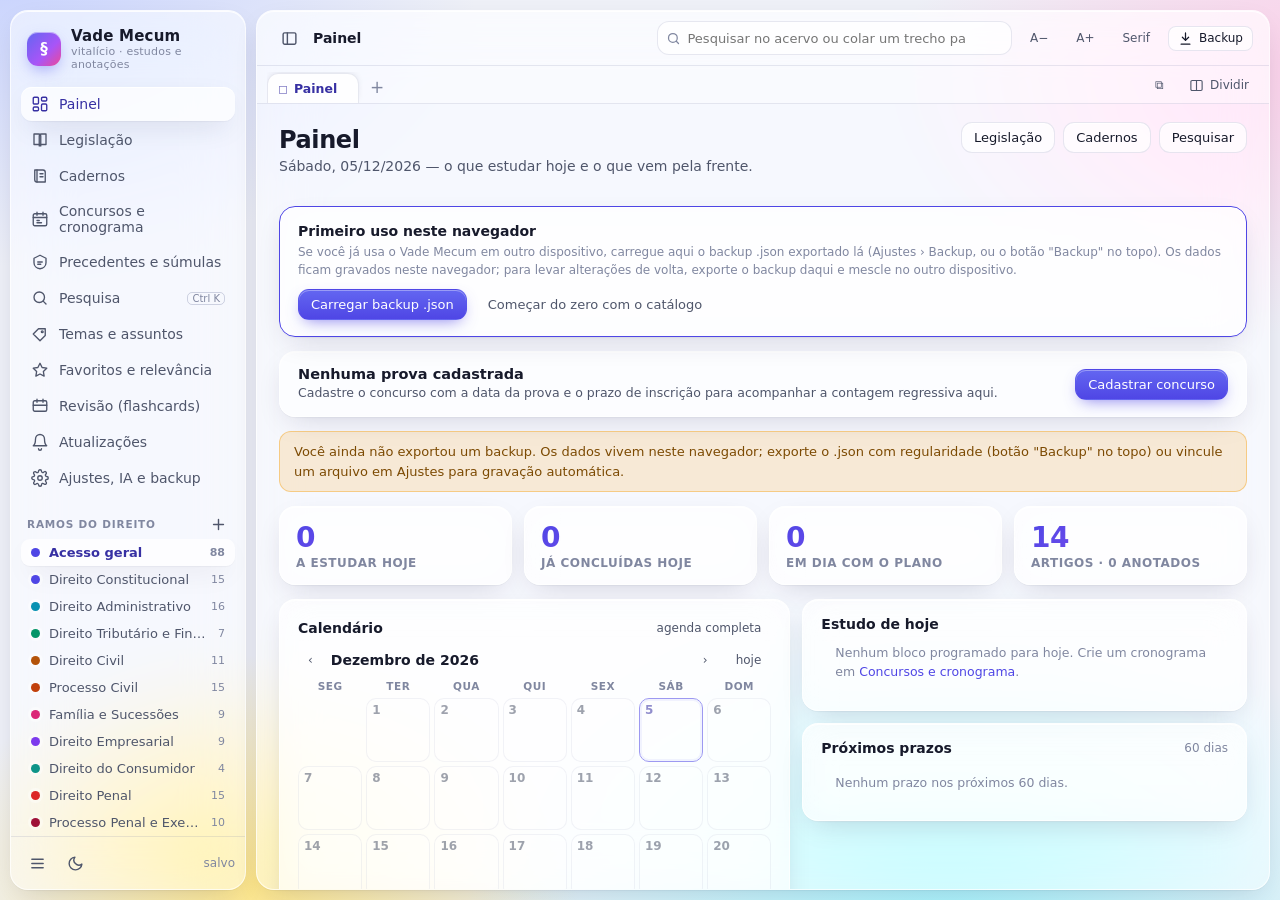
==== commit fc9e5135: "Add files via upload" ====
--- a/index.html
+++ b/index.html
@@ -835,6 +835,28 @@
 html.m .aba{min-width:76px;max-width:150px;font-size:12px}
 html.m .abas-dir #aba-split,html.m .abas-dir #aba-dup{display:none}
 @media print{.abasbar,.divisor,.p2{display:none!important}}
+.sync{font-size:11px;white-space:nowrap}
+.sync.ok{color:var(--ok)}
+.sync.err{color:var(--err);font-weight:700}
+#cfg-drive code{font-family:ui-monospace,Menlo,monospace;font-size:11.5px;background:var(--glass2);border-radius:4px;padding:0 4px;word-break:break-all}
+#cfg-drive a{color:var(--pri-txt);text-decoration:underline}
+.card.prec{border-top:3px solid var(--cc)}
+.prec-tese{font-size:12.5px;line-height:1.55;color:var(--txt2);border-left:2px solid var(--cc);padding-left:9px;white-space:pre-wrap;max-height:130px;overflow:auto}
+.vchip.prec{border-color:var(--tc);color:var(--tc);background:color-mix(in srgb,var(--tc) 10%,transparent)}
+.vchip.prec.on{background:var(--tc);color:#fff;border-color:transparent}
+.vchip.cab{border-style:dashed}
+.vp-arts{display:flex;flex-direction:column;gap:2px;margin-top:6px}
+.vp-arts a{display:flex;gap:9px;padding:4px 7px;border-radius:8px;cursor:pointer;font-size:12.5px;font-family:var(--ui)}
+.vp-arts a:hover{background:var(--glass3);color:var(--pri-txt)}
+.vp-arts a b{flex:none;min-width:70px}
+.vp-arts a span{color:var(--txt3);overflow:hidden;text-overflow:ellipsis;white-space:nowrap}
+.tprec{display:flex;align-items:center;gap:8px;padding:8px 12px;margin:0 0 8px;border:1px solid var(--gb2);border-radius:12px;background:var(--glass2);cursor:pointer;font-size:12.5px;transition:.14s}
+.tprec:hover{background:var(--glass-hi);border-color:var(--pri);color:var(--pri-txt)}
+.tprec svg{width:15px;height:15px;stroke:currentColor;fill:none;stroke-width:1.7;flex:none}
+.tprec b{flex:1;font-weight:600}
+.tprec .n{background:var(--glass3);border:1px solid var(--gb2);border-radius:99px;padding:0 7px;font-size:11px;color:var(--txt2)}
+.tprec .add{width:20px;height:20px;line-height:18px;text-align:center;border-radius:7px;font-size:15px;color:var(--txt3)}
+.tprec .add:hover{background:var(--pri-soft);color:var(--pri-txt)}
 @media (max-width:1100px){.app,.app.rail-collapsed{grid-template-columns:66px 290px 1fr}.rail .brand span,.rail .navbtn span,.rail .sec,.rail .ramos,.navbtn .kbd,.foot .lbl{display:none}.navbtn{justify-content:center}}
 /* ---------- modo móvel (html.m) ---------- */
 .tabbar{display:none;position:fixed;left:0;right:0;bottom:0;z-index:40;background:var(--glass3);backdrop-filter:var(--blur);-webkit-backdrop-filter:var(--blur);border-top:1px solid var(--gb);padding:6px 4px calc(6px + env(safe-area-inset-bottom));justify-content:space-around;gap:2px}
@@ -890,6 +912,82 @@
 .sheet button svg{width:20px;height:20px;stroke:currentColor;fill:none;stroke-width:1.8;stroke-linecap:round;stroke-linejoin:round}
 .sheet button .badge{margin-left:auto;background:var(--err);color:#fff;font-size:10px;font-weight:700;border-radius:99px;padding:1px 7px}
 @media print{body{overflow:visible;background:#fff}body:before{display:none}.rail,.tree,.topbar,.gsp,.toolbar,.palette,.tabs,.artnav,.savebar,.rhead .acts{display:none!important}.app{display:block;padding:0}.content{overflow:visible}.reader{padding:0}.edit{font-size:12pt}.card,.main{background:#fff;border:0;box-shadow:none}}
+
+/* ---------- repertório de precedentes ---------- */
+.segbar{display:inline-flex;border:1px solid var(--gb2);border-radius:11px;overflow:hidden;background:var(--glass2);padding:3px;gap:2px;margin:0 0 14px}
+.segbar button{padding:6px 14px;font-size:12.5px;font-weight:500;color:var(--txt2);border-radius:8px;transition:.12s}
+.segbar button.on{background:var(--glass-hi);color:var(--pri-txt);font-weight:600;box-shadow:var(--shadow)}
+[data-theme="escuro"] .segbar button.on{background:rgba(255,255,255,.12)}
+.segbar .n{background:var(--pri-soft);color:var(--pri-txt);border-radius:99px;padding:0 7px;font-size:11px;margin-left:5px}
+.prfil{display:flex;flex-wrap:wrap;gap:9px;align-items:flex-end;padding:11px 12px;border:1px solid var(--gb2);border-radius:13px;background:var(--glass2);margin-bottom:12px}
+.prfil label{display:flex;flex-direction:column;gap:3px}
+.prfil label.gr{flex:1;min-width:190px}
+.prfil label span{font-size:9.5px;text-transform:uppercase;letter-spacing:.06em;color:var(--txt3);font-weight:700}
+.prfil input,.prfil select{font:inherit;font-size:12.5px;color:var(--txt);background:var(--glass);border:1px solid var(--gb2);border-radius:8px;padding:6px 9px;outline:none;min-width:120px;max-width:260px}
+.prfil label.gr input,.prfil label.gr select{max-width:none;width:100%}
+.prfil input:focus,.prfil select:focus{border-color:var(--pri)}
+.toggle{display:inline-flex;align-items:center;gap:6px;font-size:12px;font-weight:600;color:var(--txt2);border:1px solid var(--gb2);border-radius:99px;padding:6px 12px;cursor:pointer;background:var(--glass);white-space:nowrap}
+.toggle .dot{width:8px;height:8px;border-radius:50%;background:var(--gb2)}
+.toggle.on{background:var(--pri-soft);border-color:var(--pri);color:var(--pri-txt)}
+.toggle.on .dot{background:var(--pri)}
+.prlist{display:flex;flex-direction:column;gap:9px}
+.prcard{border:1px solid var(--gb2);border-left:3px solid var(--cc,var(--pri));border-radius:12px;background:var(--glass2);padding:10px 13px;cursor:pointer;transition:.12s}
+.prcard:hover{border-color:var(--gb);background:var(--glass-hi)}
+.pr-top{display:flex;flex-wrap:wrap;gap:8px;align-items:center;margin-bottom:5px}
+.pr-num{font-size:14px;font-weight:700}
+.sit{font-size:10px;font-weight:700;padding:2px 9px;border-radius:99px;white-space:nowrap;border:1px solid transparent}
+.sit.julgado{background:rgba(16,185,129,.14);color:#047857;border-color:rgba(16,185,129,.35)}
+.sit.afetado{background:rgba(245,158,11,.14);color:#b45309;border-color:rgba(245,158,11,.35)}
+.sit.cancel{background:rgba(239,68,68,.13);color:#b91c1c;border-color:rgba(239,68,68,.3)}
+.sit.neutro{background:var(--glass3);color:var(--txt3)}
+[data-theme="escuro"] .sit.julgado{color:#6ee7b7}[data-theme="escuro"] .sit.afetado{color:#fcd34d}[data-theme="escuro"] .sit.cancel{color:#fca5a5}
+.pr-star{margin-left:auto;color:var(--txt3);font-size:15px;line-height:1;padding:2px 5px;border-radius:7px}
+.pr-star:hover{background:var(--glass3);color:#d97706}
+.pr-star.on{color:#d97706}
+.pr-tese{font-size:13px;line-height:1.55;color:var(--txt);display:-webkit-box;-webkit-line-clamp:3;-webkit-box-orient:vertical;overflow:hidden}
+.prcard.open .pr-tese{-webkit-line-clamp:unset;overflow:visible}
+.pr-meta{display:flex;flex-wrap:wrap;gap:5px;margin-top:7px}
+.pr-meta .mt{font-size:10.5px;padding:2px 8px;border-radius:6px;background:var(--glass3);border:1px solid var(--gb2);color:var(--txt2)}
+.pr-meta .mt:hover{border-color:var(--pri);color:var(--pri-txt)}
+.pr-meta .mt.lei{background:var(--pri-soft);color:var(--pri-txt);border-color:transparent;font-weight:600}
+.pr-ficha{display:none;margin-top:9px;border-top:1px dashed var(--gb2);padding-top:9px}
+.prcard.open .pr-ficha{display:block}
+.pr-row{margin-bottom:7px}
+.pr-row .k{font-size:9.5px;text-transform:uppercase;letter-spacing:.05em;color:var(--txt3);font-weight:700}
+.pr-row .v{font-size:12.5px;line-height:1.55;white-space:pre-wrap;margin-top:1px}
+.pr-act{display:flex;flex-wrap:wrap;gap:6px;margin-top:10px}
+.prleis{display:grid;grid-template-columns:repeat(auto-fill,minmax(210px,1fr));gap:9px}
+.prlei{display:flex;flex-direction:column;align-items:flex-start;gap:2px;border:1px solid var(--gb2);border-radius:11px;background:var(--glass2);padding:10px 12px;text-align:left;transition:.12s;position:relative}
+.prlei:hover{border-color:var(--pri);background:var(--glass-hi)}
+.prlei b{font-size:14px}
+.prlei .n{position:absolute;top:9px;right:11px;background:var(--pri-soft);color:var(--pri-txt);border-radius:99px;padding:1px 9px;font-size:11px;font-weight:600}
+.prlei .mini{font-size:10.5px;color:var(--txt3);line-height:1.35}
+.prlei .mini.nao{color:#b45309}
+.prart{border:1px solid var(--gb2);border-radius:11px;background:var(--glass2);margin-bottom:8px;overflow:hidden}
+.prart-h{display:flex;align-items:center;gap:10px;padding:9px 12px;cursor:pointer}
+.prart-h:hover{background:var(--glass-hi)}
+.prart-h .num{font-weight:700;font-size:13px;min-width:92px;color:var(--pri-txt)}
+.prart-h .txt{flex:1;overflow:hidden;text-overflow:ellipsis;white-space:nowrap}
+.prart-h .nao{flex:1;color:var(--txt3);font-style:italic}
+.prart-h .n{background:var(--glass3);border:1px solid var(--gb2);border-radius:99px;padding:1px 9px;font-size:11px}
+.prart-b{display:none;padding:4px 12px 11px;flex-direction:column;gap:8px}
+.prart.open .prart-b{display:flex}
+.drop{display:block;border:2px dashed var(--gb2);border-radius:13px;padding:26px 16px;text-align:center;color:var(--txt2);cursor:pointer;font-size:13px;transition:.12s}
+.drop:hover,.drop.on{border-color:var(--pri);background:var(--pri-soft);color:var(--pri-txt)}
+.pk{display:grid;grid-template-columns:1fr 1.3fr;gap:12px}
+.pk input{width:100%;font:inherit;font-size:12.5px;padding:7px 9px;border:1px solid var(--gb2);border-radius:8px;background:var(--glass);color:var(--txt);margin-bottom:7px}
+.pk-list{max-height:44vh;overflow:auto;border:1px solid var(--gb2);border-radius:10px}
+.pk-list div{padding:7px 10px;border-bottom:1px solid var(--gb2);cursor:pointer}
+.pk-list div:hover,.pk-list div.on{background:var(--pri-soft)}
+.pk-list small{display:block;color:var(--txt3);font-size:11px}
+.ia-parecer{border:1px solid var(--pri);background:var(--pri-soft);border-radius:12px;padding:12px 14px;margin-bottom:12px;font-size:13px;line-height:1.6;white-space:pre-wrap}
+.ia-parecer h4{font-size:13px;margin:0 0 6px;color:var(--pri-txt);text-transform:uppercase;letter-spacing:.05em}
+.ia-razao{font-size:11.5px;color:var(--txt2);background:var(--glass3);border:1px solid var(--gb2);border-radius:8px;padding:6px 10px;margin-top:7px}
+.ia-sug{display:flex;flex-wrap:wrap;gap:7px;align-items:center;padding:8px 10px;border:1px solid var(--gb2);border-radius:10px;background:var(--glass2);margin-bottom:7px}
+.ia-sug b{font-size:12.5px}
+.ia-sug .mini{color:var(--txt3)}
+.titem.inst .n{background:var(--pri-soft);color:var(--pri-txt)}
+.titem.inst span:first-child{font-style:italic}
 </style>
 </head>
 <body>
@@ -902,6 +1000,7 @@
       <button class="navbtn active" data-view="leitura"><svg viewBox="0 0 24 24"><path d="M4 4h6a3 3 0 0 1 3 3v13a2 2 0 0 0-2-2H4z"/><path d="M20 4h-6a3 3 0 0 0-3 3v13a2 2 0 0 1 2-2h7z"/></svg><span>Legislação</span></button>
       <button class="navbtn" data-view="cadernos"><svg viewBox="0 0 24 24"><path d="M5 4h11a3 3 0 0 1 3 3v13H8a3 3 0 0 1-3-3z"/><path d="M8 4v16M12 9h4M12 13h4"/></svg><span>Cadernos</span></button>
       <button class="navbtn" data-view="concursos"><svg viewBox="0 0 24 24"><rect x="3" y="5" width="18" height="16" rx="2"/><path d="M8 3v4M16 3v4M3 10h18M8 14h3M8 17h6"/></svg><span>Concursos e cronograma</span><span class="badge" id="badge-con" hidden>0</span></button>
+      <button class="navbtn" data-view="precedentes"><svg viewBox="0 0 24 24"><path d="M12 3 4 7v6c0 4.4 3.4 7.6 8 8 4.6-.4 8-3.6 8-8V7z"/><path d="M9 12h6M9 15h4"/></svg><span>Precedentes e súmulas</span></button>
       <button class="navbtn" data-view="busca"><svg viewBox="0 0 24 24"><circle cx="11" cy="11" r="7"/><path d="m20 20-3.5-3.5"/></svg><span>Pesquisa</span><span class="kbd">Ctrl K</span></button>
       <button class="navbtn" data-view="temas"><svg viewBox="0 0 24 24"><path d="M3 12l7-7h9v9l-7 7z"/><circle cx="15" cy="9" r="1.2"/></svg><span>Temas e assuntos</span></button>
       <button class="navbtn" data-view="favoritos"><svg viewBox="0 0 24 24"><path d="m12 3 2.8 5.7 6.2.9-4.5 4.4 1 6.2L12 17.3 6.5 20.2l1-6.2L3 9.6l6.2-.9z"/></svg><span>Favoritos e relevância</span></button>
@@ -914,7 +1013,7 @@
     <div class="foot">
       <button class="ibtn" id="btn-rail" title="Recolher menu"><svg viewBox="0 0 24 24"><path d="M4 6h16M4 12h16M4 18h16"/></svg></button>
       <button class="ibtn" id="btn-theme" title="Tema claro/escuro"><svg viewBox="0 0 24 24"><path d="M21 12.8A9 9 0 1 1 11.2 3a7 7 0 0 0 9.8 9.8z"/></svg></button>
-      <span class="lbl mini" id="save-state" style="margin-left:auto">salvo</span>
+      <span class="lbl mini sync" id="sync-state" style="margin-left:auto"></span><span class="lbl mini" id="save-state" style="margin-left:6px">salvo</span>
     </div>
   </aside>
 
@@ -951,6 +1050,7 @@
       <div class="view active" id="view-leitura" style="max-width:none;padding:0"><div class="reader" id="reader"></div></div>
       <div class="view" id="view-cadernos" style="max-width:none;padding:0"><div class="reader" id="creader"></div></div>
       <div class="view" id="view-concursos"></div>
+      <div class="view" id="view-precedentes"></div>
       <div class="view" id="view-busca"></div>
       <div class="view" id="view-temas"></div>
       <div class="view" id="view-favoritos"></div>
@@ -991,8 +1091,26 @@
 const norm = s => String(s ?? '').normalize('NFD').replace(/[\u0300-\u036f]/g, '').toLowerCase();
 const plain = html => { const d = document.createElement('div'); d.innerHTML = html || ''; return (d.innerText || d.textContent || '').replace(/\s+\n/g, '\n').trim(); };
 const fmtDate = iso => { if (!iso) return ''; const d = new Date(iso); if (isNaN(d)) return iso; return `${d.getDate()}/${d.getMonth()+1}/${d.getFullYear()}`; };
-const today = () => new Date().toISOString().slice(0, 10);
+/* data de hoje no fuso do usuário (toISOString devolveria UTC e viraria o dia às 21h no Brasil) */
+const today = () => { const d = new Date(); return `${d.getFullYear()}-${String(d.getMonth() + 1).padStart(2, '0')}-${String(d.getDate()).padStart(2, '0')}`; };
 const debounce = (fn, ms) => { let t; return (...a) => { clearTimeout(t); t = setTimeout(() => fn(...a), ms); }; };
+
+/* ---------------- lápides de exclusão (para a mescla não ressuscitar o que foi apagado) ---------------- */
+const TOMB_MAX = 4000, TOMB_DIAS = 365;
+function registrarExclusao(ids) {
+  if (!S || !S.meta) return;
+  const t = S.meta.apagados = S.meta.apagados || {};
+  const agora = new Date().toISOString();
+  for (const id of [].concat(ids)) if (id) t[id] = agora;
+  podarLapides(S);
+}
+function podarLapides(st) {
+  const t = (st.meta || {}).apagados; if (!t) return;
+  const lim = Date.now() - TOMB_DIAS * 864e5;
+  for (const k of Object.keys(t)) if (new Date(t[k] || 0).getTime() < lim) delete t[k];
+  const ks = Object.keys(t);
+  if (ks.length > TOMB_MAX) { ks.sort((a, b) => new Date(t[a] || 0) - new Date(t[b] || 0)); for (const k of ks.slice(0, ks.length - TOMB_MAX)) delete t[k]; }
+}
 
 /* ---------------- seed: ramos ---------------- */
 const RAMOS_SEED = [
@@ -1130,7 +1248,7 @@
 function textoParaHtml(t) { return t.split('\n').map(l => `<p>${esc(l)}</p>`).join(''); }
 
 function novoArtigo(numero, html, extra = {}) {
-  return Object.assign({ id: uid(), tipo: 'art', numero, texto: html, estrelas: 0, status: 'vigente', tags: [], notas: '', juris: '', favorito: false, links: [], refsMan: [], refsOff: [], atualizacoes: [], criadoEm: new Date().toISOString(), atualizadoEm: null }, extra);
+  return Object.assign({ id: uid(), tipo: 'art', numero, texto: html, estrelas: 0, status: 'vigente', tags: [], favorito: false, links: [], refsMan: [], refsOff: [], atualizacoes: [], notasList: [], jurisList: [], ia: [], criadoEm: new Date().toISOString(), atualizadoEm: null }, extra);
 }
 function novoCab(nivel, rotulo, titulo) { return { id: uid(), tipo: 'cab', nivel, rotulo, titulo: titulo || '' }; }
 
@@ -1151,7 +1269,7 @@
   a5.links.push({ leiId: cf.id, artId: a145.id, obs: 'Matriz constitucional das espécies tributárias (teoria tripartite do CTN × pentapartite do STF).' });
   a5.notas = '<p>Amostra de anotação. O STF adota a classificação <i>pentapartite</i> (impostos, taxas, contribuições de melhoria, empréstimos compulsórios e contribuições especiais). Conferir julgados antes de citar.</p>';
   return {
-    versao: 2, ramos, leis, cadernos: [], concursos: [], cronos: [], agenda: [], tiposJuris: TIPOS_JURIS_SEED.map(([id, nome, abrev, cor, v]) => ({ id, nome, abrev, cor, vinc: !!v })), ia: IA_DEF(),
+    versao: 2, ramos, leis, cadernos: [], concursos: [], cronos: [], agenda: [], precedentes: [], drive: DRIVE_DEF(), tiposJuris: TIPOS_JURIS_SEED.map(([id, nome, abrev, cor, v]) => ({ id, nome, abrev, cor, vinc: !!v })), ia: IA_DEF(),
     prefs: { tema: 'claro', fonte: 'serif', fs: 18, ramoAtivo: null, ultimo: null, rail: false, tree: true, openSum: {} },
     meta: { ultimoBackup: null, criadoEm: new Date().toISOString(), primeiroUso: true, rev: 0 },
   };
@@ -1163,43 +1281,93 @@
   open() { return new Promise((res, rej) => { if (!window.indexedDB) return rej('no idb'); const r = indexedDB.open(this.name, 1); r.onupgradeneeded = () => r.result.createObjectStore(this.store); r.onsuccess = () => { this.db = r.result; res(); }; r.onerror = () => rej(r.error); }); },
   get(k) { return new Promise((res, rej) => { const t = this.db.transaction(this.store, 'readonly').objectStore(this.store).get(k); t.onsuccess = () => res(t.result); t.onerror = () => rej(t.error); }); },
   set(k, v) { return new Promise((res, rej) => { const t = this.db.transaction(this.store, 'readwrite').objectStore(this.store).put(v, k); t.onsuccess = () => res(); t.onerror = () => rej(t.error); }); },
+  /* lê e grava na mesma transação de escrita: é o que torna a gravação atômica entre abas.
+     `fn` recebe o que está no disco e devolve { valor, incorporou }. */
+  mesclarEGravar(k, fn) {
+    return new Promise((res, rej) => {
+      const tx = this.db.transaction(this.store, 'readwrite');
+      const os = tx.objectStore(this.store);
+      const g = os.get(k);
+      let incorporou = false;
+      g.onsuccess = () => {
+        let r;
+        try { r = fn(g.result); } catch (e) { try { tx.abort(); } catch (_) {} return rej(e); }
+        incorporou = !!(r && r.incorporou);
+        const p = os.put(r ? r.valor : g.result, k);
+        p.onerror = () => rej(p.error);
+      };
+      g.onerror = () => rej(g.error);
+      tx.oncomplete = () => res(incorporou);
+      tx.onerror = () => rej(tx.error);
+      tx.onabort = () => rej(tx.error || new Error('transação cancelada'));
+    });
+  },
 };
 let S = null;            // estado global
 let fileHandle = null;   // File System Access API (arquivo vinculado)
 let useLS = false;
 async function loadState() {
-  let base = null;
-  try { await DB.open(); const st = await DB.get('state'); fileHandle = (await DB.get('fileHandle')) || null; if (st) base = migrate(st); }
-  catch (e) { useLS = true; try { const st = JSON.parse(localStorage.getItem('vademecum-state')); if (st) base = migrate(st); } catch (_) {} }
+  let base = null, cru = null;
+  /* a leitura do banco e a migração são tentadas em separado: se a migração falhar,
+     o problema não é o IndexedDB, e cair para localStorage apagaria o acervo real */
+  try { await DB.open(); cru = await DB.get('state'); fileHandle = (await DB.get('fileHandle')) || null; }
+  catch (e) { useLS = true; try { cru = JSON.parse(localStorage.getItem('vademecum-state')); } catch (_) { cru = null; } }
+  if (cru) {
+    try { base = migrate(cru); }
+    catch (e) {
+      console.error('falha ao migrar o estado gravado', e);
+      falhaMigracao = e;
+      try { localStorage.setItem('vademecum-estado-bruto', JSON.stringify(cru).slice(0, 4500000)); } catch (_) {}
+      try { base = migrate(JSON.parse(JSON.stringify(cru))); } catch (_) { base = null; }
+    }
+  }
   // recupera o que ficou pendente se a aba foi fechada antes de a gravação terminar
   const em = lerEmergencia();
   if (em && em.estado && em.rev >= ((base && base.meta && base.meta.rev) || 0)) {
     try { const rec = migrate(em.estado); if (base) { rec.meta.rev = Math.max(rec.meta.rev || 0, (base.meta || {}).rev || 0); } base = rec; emergenciaAplicada = true; } catch (_) {}
   }
-  limparEmergencia();
+  if (base && aplicarParcial(base)) emergenciaAplicada = true;
+  if (base) limparEmergencia();   // só descarta a cópia de segurança quando há estado válido em mãos
   return base || migrate(seedState());
 }
+let falhaMigracao = null;
 let emergenciaAplicada = false;
+let ultimaRevGravada = -1;   // a revisão que ESTA aba gravou por último
 const saveNow = async () => {
-  const el = $('#save-state'); el.textContent = 'salvando…';
+  const el = $('#save-state');
+  /* houve estado gravado que não pôde ser lido: não grava por cima dele */
+  if (falhaMigracao) { el.textContent = 'gravação suspensa'; el.title = 'Há dados gravados que este programa não conseguiu abrir. Para não destruí-los, nada é gravado. Exporte um backup e avise o suporte.'; return; }
+  el.textContent = 'salvando…';
   try {
-    if (!useLS && DB.db && typeof mesclarDentro === 'function') {
-      try {
-        const st = await DB.get('state');
-        if (st && ((st.meta || {}).rev || 0) > (S.meta.rev || 0)) {
-          const base = migrate(st); mesclarDentro(base, S);
-          base.prefs = S.prefs; if (base.ia && S.ia) base.ia.chaves = S.ia.chaves;
-          base.meta.rev = (st.meta || {}).rev || 0; base.meta.ultimoBackup = S.meta.ultimoBackup || base.meta.ultimoBackup;
-          S = base; if (typeof renderRamos === 'function') { renderRamos(); renderTree(); }
-          toast('Alterações feitas em outra aba foram incorporadas');
+    let incorporou = false;
+    if (useLS) localStorage.setItem('vademecum-state', JSON.stringify(Object.assign(S, { meta: Object.assign(S.meta, { rev: (S.meta.rev || 0) + 1 }) })));
+    else {
+      /* leitura e gravação na MESMA transação: o IndexedDB serializa transações de escrita,
+         então duas abas salvando no mesmo instante não se sobrescrevem mais */
+      incorporou = await DB.mesclarEGravar('state', disco => {
+        if (disco && ((disco.meta || {}).rev || 0) !== ultimaRevGravada) {
+          const d = migrate(disco);
+          /* a mescla é feita DENTRO de S: trocar o objeto S deixava órfãos os editores abertos,
+             que passavam a escrever fora do acervo */
+          const prefsDaquiSaoNovas = (S.prefs.abasEm || '') >= ((d.prefs || {}).abasEm || '');
+          mesclarDentro(S, d);
+          if (!prefsDaquiSaoNovas && d.prefs) { S.prefs.abas = d.prefs.abas; S.prefs.abaAtiva = d.prefs.abaAtiva; S.prefs.abasEm = d.prefs.abasEm; }
+          S.meta.rev = Math.max((d.meta || {}).rev || 0, S.meta.rev || 0);
+          S.meta.ultimoBackup = S.meta.ultimoBackup || (d.meta || {}).ultimoBackup;
+          S.meta.rev = (S.meta.rev || 0) + 1;
+          return { valor: S, incorporou: ((disco.meta || {}).rev || 0) > 0 };
         }
-      } catch (_) {}
+        S.meta.rev = (S.meta.rev || 0) + 1;
+        return { valor: S, incorporou: false };
+      });
     }
-    S.meta.rev = (S.meta.rev || 0) + 1;
-    if (useLS) localStorage.setItem('vademecum-state', JSON.stringify(S)); else await DB.set('state', S);
+    ultimaRevGravada = S.meta.rev;
+    if (incorporou && typeof renderRamos === 'function') { renderRamos(); renderTree(); toast('Alterações feitas em outra aba foram incorporadas'); }
     if (fileHandle) { try { if ((await fileHandle.queryPermission({ mode: 'readwrite' })) === 'granted') { const w = await fileHandle.createWritable(); await w.write(JSON.stringify(sanitizeState(S))); await w.close(); } } catch (e) { console.warn('arquivo vinculado', e); } }
     limparEmergencia();
-    el.textContent = 'salvo ' + new Date().toLocaleTimeString('pt-BR', { hour: '2-digit', minute: '2-digit' });
+    S.meta.salvoEm = new Date().toISOString();
+    el.textContent = 'salvo ' + (typeof fmtCurta === 'function' ? fmtCurta(S.meta.salvoEm) : new Date().toLocaleTimeString('pt-BR', { hour: '2-digit', minute: '2-digit' }));
+    el.title = 'Última gravação: ' + (typeof fmtDataHora === 'function' ? fmtDataHora(S.meta.salvoEm) : S.meta.salvoEm);
     if (typeof avisarOutrasAbas === 'function') avisarOutrasAbas();
   } catch (e) { el.textContent = 'ERRO ao salvar'; console.error(e); toast('Erro ao salvar os dados: ' + e, 'err'); }
 };
@@ -1208,10 +1376,47 @@
    no fechamento da aba pode não terminar. Antes de sair, uma cópia é escrita em
    localStorage (gravação síncrona) e recuperada na abertura seguinte. */
 const EMERG = 'vademecum-emergencia';
+let emergCheia = false;
 function salvarEmergencia() {
-  try { localStorage.setItem(EMERG, JSON.stringify({ ts: Date.now(), rev: (S.meta || {}).rev || 0, estado: S })); } catch (_) { try { localStorage.removeItem(EMERG); } catch (__) {} }
-}
-function limparEmergencia() { try { localStorage.removeItem(EMERG); } catch (_) {} }
+  if (falhaMigracao) return;
+  const pacote = { ts: Date.now(), rev: (S.meta || {}).rev || 0, estado: S };
+  try { localStorage.setItem(EMERG, JSON.stringify(pacote)); emergCheia = false; return true; }
+  catch (_) {
+    /* acervo maior que a cota do localStorage: grava só o que o usuário pode ter acabado de editar,
+       e NUNCA apaga uma cópia anterior válida (era isso que deixava a rede de segurança inerte) */
+    emergCheia = true;
+    try { localStorage.setItem(EMERG + '-parcial', JSON.stringify({ ts: Date.now(), rev: pacote.rev, parcial: recorteEmEdicao() })); return true; } catch (__) {}
+    return false;
+  }
+}
+/* recorte pequeno com o registro em edição no momento — cabe na cota mesmo com o acervo cheio */
+function recorteEmEdicao() {
+  const r = { cadernos: [], artigos: [] };
+  try {
+    if (UI && UI.cadId) { const c = (S.cadernos || []).find(x => x.id === UI.cadId); if (c) r.cadernos.push(JSON.parse(JSON.stringify(c))); }
+    if (UI && UI.artId) { const a = findArt(UI.leiId, UI.artId); if (a) r.artigos.push({ leiId: UI.leiId, art: JSON.parse(JSON.stringify(a)) }); }
+  } catch (_) {}
+  return r;
+}
+/* devolve ao acervo o recorte gravado às pressas, quando a cópia inteira não coube */
+function aplicarParcial(base) {
+  let p = null;
+  try { p = JSON.parse(localStorage.getItem(EMERG + '-parcial') || 'null'); } catch (_) { p = null; }
+  if (!p || !p.parcial) return false;
+  let mudou = false;
+  const maisNovo = (a, b) => new Date(a || 0) > new Date(b || 0);
+  try {
+    for (const c of (p.parcial.cadernos || [])) { const i = (base.cadernos || []).findIndex(x => x.id === c.id); if (i >= 0 && maisNovo(c.atualizadoEm, base.cadernos[i].atualizadoEm)) { base.cadernos[i] = c; mudou = true; } }
+    for (const { leiId, art } of (p.parcial.artigos || [])) {
+      const l = (base.leis || []).find(x => x.id === leiId); if (!l) continue;
+      const i = (l.itens || []).findIndex(x => x.id === art.id);
+      if (i >= 0 && maisNovo(art.atualizadoEm, l.itens[i].atualizadoEm)) { l.itens[i] = art; mudou = true; }
+    }
+  } catch (_) {}
+  try { localStorage.removeItem(EMERG + '-parcial'); } catch (_) {}
+  return mudou;
+}
+function limparEmergencia() { try { localStorage.removeItem(EMERG); localStorage.removeItem(EMERG + '-parcial'); } catch (_) {} }
 function lerEmergencia() { try { const v = localStorage.getItem(EMERG); return v ? JSON.parse(v) : null; } catch (_) { return null; } }
 
 /* ---------------- helpers de domínio ---------------- */
@@ -1279,7 +1484,7 @@
 </script>
 <script>
 /* ================= UI: estado, ícones, utilitários ================= */
-const UI = { view: 'leitura', leiId: null, artId: null, tab: 'leitura', dirty: false, openLeis: new Set(), openGrps: new Set(), treeFilter: '', busca: { q: '', modo: 'tudo', ramo: '', lei: '', estrelas: 0 }, rev: null, favSeg: 'fav', notaId: null, jurisId: null, vprev: null, reordenar: false, cadId: null, openCads: new Set(), cadTab: 'conteudo', leiTab: 'inicio', leiSeg: 'sum', conTab: 'certames', cronoId: null, cronoSeg: 'painel', cronoOpen: new Set(), gRes: [], gSel: -1, gQw: null, temaModo: 'abc', temaRamo: '', temaF: '', calY: new Date().getFullYear(), calM: new Date().getMonth() };
+const UI = { view: 'leitura', leiId: null, artId: null, tab: 'leitura', dirty: false, openLeis: new Set(), openGrps: new Set(), treeFilter: '', busca: { q: '', modo: 'tudo', ramo: '', lei: '', estrelas: 0 }, rev: null, favSeg: 'fav', notaId: null, jurisId: null, vprev: null, reordenar: false, cadId: null, openCads: new Set(), cadTab: 'conteudo', leiTab: 'inicio', leiSeg: 'sum', conTab: 'certames', cronoId: null, cronoSeg: 'painel', cronoOpen: new Set(), precQ: '', precRamo: '', precTipo: '', gRes: [], gSel: -1, gQw: null, temaModo: 'abc', temaRamo: '', temaF: '', calY: new Date().getFullYear(), calM: new Date().getMonth() };
 const I = {
   chev: '<svg class="chev" viewBox="0 0 24 24"><path d="m9 6 6 6-6 6"/></svg>',
   star: '★', note: '<svg class="nt" viewBox="0 0 24 24"><path d="M4 4h12l4 4v12H4z"/><path d="M8 12h8M8 16h5"/></svg>',
@@ -1356,8 +1561,18 @@
   const ramo = S.prefs.ramoAtivo; $('#tree-title').textContent = ramo ? (ramoById(ramo)?.nome || 'Ramo') : 'Todas as leis';
   let leis = leisOrdenadas(leisDoRamo(ramo));
   if (f) leis = leis.filter(l => norm(l.sigla + ' ' + l.nome + ' ' + l.epigrafe).includes(f));
-  if (!leis.length) { cont.innerHTML = `<div class="empty">Nenhuma lei aqui ainda. <a id="empty-add">Cadastrar nova lei</a> ou colar o texto do Planalto.</div>`; $('#empty-add').onclick = () => modalLei(); return; }
-  cont.innerHTML = leis.map(lei => {
+  const faixaPrec = () => {
+    if (typeof precsDoRamo !== 'function') return '';
+    const n = ramo ? precsDoRamo(ramo).length : precs().length;
+    const nome = ramo ? (ramoById(ramo) || {}).nome : 'todos os ramos';
+    return `<div class="tprec" id="tprec" title="Temas, súmulas e enunciados guardados${ramo ? ' em ' + esc(nome) : ''}"><svg viewBox="0 0 24 24"><path d="M12 3 4 7v6c0 4.4 3.4 7.6 8 8 4.6-.4 8-3.6 8-8V7z"/></svg><b>Precedentes e súmulas</b><span class="n">${n}</span><span class="add" id="tprec-add" title="Cadastrar um novo">+</span></div>`;
+  };
+  const ligaPrec = () => {
+    const el = $('#tprec', cont); if (!el) return;
+    el.onclick = e => { if (e.target.closest('#tprec-add')) { modalPrecedente(null, ramo); return; } UI.precRamo = ramo || ''; UI.precTipo = ''; UI.precQ = ''; showView('precedentes'); };
+  };
+  if (!leis.length) { cont.innerHTML = faixaPrec() + `<div class="empty">Nenhuma lei aqui ainda. <a id="empty-add">Cadastrar nova lei</a> ou colar o texto do Planalto.</div>`; $('#empty-add').onclick = () => modalLei(); ligaPrec(); return; }
+  cont.innerHTML = faixaPrec() + leis.map(lei => {
     const open = UI.openLeis.has(lei.id); const n = artigosDe(lei).length;
     let body = '';
     if (open) {
@@ -1366,6 +1581,7 @@
     }
     return `<div class="lei ${open ? 'open' : ''} ${lei.id === UI.leiId ? 'cur' : ''} ${UI.reordenar ? 'org' : ''}" data-lei="${lei.id}" ${UI.reordenar ? 'draggable="true"' : ''}><div class="lei-h" title="${UI.reordenar ? 'Arraste para reposicionar' : 'Clique para abrir a página da lei; a seta expande o sumário'}">${UI.reordenar ? '<span class="grip">⠿</span>' : I.chev}${ramoIco(lei)}<div class="t"><b>${esc(lei.epigrafe)}</b><small>${esc(lei.nome)}</small></div><span class="cnt">${n} art${n === 1 ? '.' : 's.'}</span></div>${body}</div>`;
   }).join('');
+  ligaPrec();
   if (UI.reordenar) bindArrastarLeis(cont);
   $$('.lei-h', cont).forEach(h => h.onclick = e => { const id = h.parentElement.dataset.lei; if (UI.reordenar) return; if (e.target.closest('.chev')) { UI.openLeis.has(id) ? UI.openLeis.delete(id) : UI.openLeis.add(id); renderTree(); return; } if ((e.ctrlKey || e.metaKey) && typeof novaAba === 'function') { novaAba({ view: 'leitura', leiId: id, artId: null }, false); return; } if (e.altKey && typeof verAoLado === 'function') { verAoLado({ tipo: 'lei', leiId: id }); return; } if (UI.leiId === id && !UI.artId) { UI.openLeis.has(id) ? UI.openLeis.delete(id) : UI.openLeis.add(id); renderTree(); return; } openLeiHome(id); });
   $$('.grp-h', cont).forEach(h => h.onclick = e => { if (e.target.closest('.gedit')) return; const id = h.dataset.grp; UI.openGrps.has(id) ? UI.openGrps.delete(id) : UI.openGrps.add(id); h.parentElement.classList.toggle('open'); });
@@ -1403,9 +1619,9 @@
   $$('#nav .navbtn').forEach(b => b.classList.toggle('active', b.dataset.view === v));
   $('#app').classList.toggle('no-tree', !((v === 'leitura' || v === 'cadernos') && S.prefs.tree));
   if (v === 'leitura' || v === 'cadernos') renderTree();
-  const titles = { dashboard: 'Painel', leitura: 'Legislação', cadernos: 'Cadernos de estudo', busca: 'Pesquisa', temas: 'Temas e assuntos', favoritos: 'Favoritos e relevância', revisao: 'Revisão', concursos: 'Concursos e cronograma', atualizacoes: 'Atualizações legislativas', config: 'Ajustes e backup' };
+  const titles = { dashboard: 'Painel', leitura: 'Legislação', cadernos: 'Cadernos de estudo', busca: 'Pesquisa', temas: 'Temas e assuntos', favoritos: 'Favoritos e relevância', revisao: 'Revisão', precedentes: 'Precedentes e súmulas', concursos: 'Concursos e cronograma', atualizacoes: 'Atualizações legislativas', config: 'Ajustes e backup' };
   $('#topbar-title').innerHTML = esc(titles[v] || '');
-  const fn = { dashboard: renderDashboard, cadernos: renderCadReader, busca: renderBusca, temas: renderTemas, favoritos: renderFavoritos, revisao: renderRevisao, concursos: renderConcursos, atualizacoes: renderAtualizacoes, config: renderConfig, leitura: renderReader }[v];
+  const fn = { dashboard: renderDashboard, cadernos: renderCadReader, busca: renderBusca, temas: renderTemas, favoritos: renderFavoritos, revisao: renderRevisao, precedentes: renderPrecedentes, concursos: renderConcursos, atualizacoes: renderAtualizacoes, config: renderConfig, leitura: renderReader }[v];
   if (fn) fn();
   $('#content').scrollTop = 0; if (typeof renderTabbar === 'function') { closeDrawer(); renderTabbar(); }
   if (typeof abaSync === 'function') abaSync();
@@ -1481,7 +1697,7 @@
     <div class="pane ${UI.tab === 'leitura' ? 'active' : ''}" id="pane-leitura"></div><div class="pane ${UI.tab === 'notas' ? 'active' : ''}" id="pane-notas"></div><div class="pane ${UI.tab === 'juris' ? 'active' : ''}" id="pane-juris"></div><div class="pane ${UI.tab === 'atual' ? 'active' : ''}" id="pane-atual"></div><div class="pane ${UI.tab === 'ia' ? 'active' : ''}" id="pane-ia"></div>`;
   R.classList.toggle('wide', UI.tab === 'notas' || UI.tab === 'juris');
   bindHead(lei); $('.rhead h2', R).onclick = () => openLeiHome(lei.id);
-  $$('.tab', R).forEach(t => t.onclick = () => { flushDirty(); UI.tab = t.dataset.tab; renderReader(); });
+  $$('.tab', R).forEach(t => t.onclick = () => { flushDirty(); UI.tab = t.dataset.tab; renderReader(); if (typeof abaSync === 'function') abaSync(); });
   renderPaneLeitura(lei, art); renderPaneAtual(lei, art);
   if (UI.tab === 'notas') renderPaneNotasMulti(lei, art);
   if (UI.tab === 'juris') renderPaneJurisMulti(lei, art);
@@ -1505,9 +1721,9 @@
   const ed = $('#ed-texto');
   $('#tb-leitura').appendChild(makeToolbar(ed, { save: () => salvarTexto() }));
   ed.addEventListener('input', () => { UI.dirty = true; const sb = $('[data-save]', P); sb.classList.remove('clean'); $('#savebar').innerHTML = '<span class="dirty">Alterações não salvas</span>'; });
-  $$('#pane-leitura .stars button').forEach(b => b.onclick = () => { const n = +b.dataset.star; art.estrelas = art.estrelas === n ? 0 : n; save(); $$('#pane-leitura .stars button').forEach(x => x.classList.toggle('on', +x.dataset.star <= art.estrelas)); renderTree(); });
-  $('#art-status').onchange = e => { art.status = e.target.value; save(); renderReader(); renderTree(); };
-  $('#art-fav').onclick = () => { art.favorito = !art.favorito; save(); renderReader(); };
+  $$('#pane-leitura .stars button').forEach(b => b.onclick = () => { const n = +b.dataset.star; art.estrelas = art.estrelas === n ? 0 : n; art.atualizadoEm = new Date().toISOString(); save(); $$('#pane-leitura .stars button').forEach(x => x.classList.toggle('on', +x.dataset.star <= art.estrelas)); renderTree(); });
+  $('#art-status').onchange = e => { flushDirty(); art.status = e.target.value; art.atualizadoEm = new Date().toISOString(); save(); renderReader(); renderTree(); };
+  $('#art-fav').onclick = () => { flushDirty(); art.favorito = !art.favorito; art.atualizadoEm = new Date().toISOString(); save(); renderReader(); };
   $('#art-more').onclick = () => menuArtigo(lei, art);
   renderTags(art); renderVinculos(lei, art);
   const pv = vizinho(-1), nx = vizinho(1);
@@ -1518,8 +1734,8 @@
 function renderTags(art) {
   const el = $('#tags-line'); if (!el) return;
   el.innerHTML = `<span class="mini">Temas:</span>${art.tags.map(t => `<span class="chip tag" data-tag="${esc(t)}">${esc(t)}<span class="x" title="Remover">×</span></span>`).join('')}<input id="tag-in" placeholder="+ adicionar tema" list="tag-dl"><datalist id="tag-dl">${allTags().map(t => `<option value="${esc(t[0])}">`).join('')}</datalist>`;
-  $$('.chip.tag', el).forEach(c => { c.onclick = e => { if (e.target.classList.contains('x')) { art.tags = art.tags.filter(t => t !== c.dataset.tag); save(); renderTags(art); } else { UI.busca = { q: c.dataset.tag, modo: 'tags', ramo: '', lei: '', estrelas: 0 }; showView('busca'); } }; });
-  const inp = $('#tag-in'); inp.onkeydown = e => { if (e.key === 'Enter' || e.key === ',') { e.preventDefault(); const v = inp.value.trim().replace(/,$/, ''); if (v && !art.tags.includes(v)) { art.tags.push(v); save(); renderTags(art); $('#tag-in').focus(); } } };
+  $$('.chip.tag', el).forEach(c => { c.onclick = e => { if (e.target.classList.contains('x')) { art.tags = art.tags.filter(t => t !== c.dataset.tag); art.atualizadoEm = new Date().toISOString(); save(); renderTags(art); } else { UI.busca = { q: c.dataset.tag, modo: 'tags', ramo: '', lei: '', estrelas: 0 }; showView('busca'); } }; });
+  const inp = $('#tag-in'); inp.onkeydown = e => { if (e.key === 'Enter' || e.key === ',') { e.preventDefault(); const v = inp.value.trim().replace(/,$/, ''); if (v && !art.tags.includes(v)) { art.tags.push(v); art.atualizadoEm = new Date().toISOString(); save(); renderTags(art); $('#tag-in').focus(); } } };
 }
 function allTags() { const m = new Map(); for (const l of S.leis) for (const a of artigosDe(l)) for (const t of a.tags) m.set(t, (m.get(t) || 0) + 1); for (const c of S.cadernos) for (const t of (c.tags || [])) m.set(t, (m.get(t) || 0) + 1); return [...m.entries()].sort((a, b) => b[1] - a[1] || a[0].localeCompare(b[0])); }
 function salvarTexto(silent) {
@@ -1570,7 +1786,7 @@
   openModal({ title: `${esc(lei.sigla)}, ${esc(artLabel(art))}`, body: `<div class="form">
       <label>Número do artigo<input type="text" id="ma-num" value="${esc(art.numero)}"><span class="hint">Use o formato do Planalto: 1º, 10, 211-B, 1.225.</span></label>
       <div style="display:flex;gap:8px;flex-wrap:wrap"><button class="btn" id="ma-up">${I.up} Mover para cima</button><button class="btn" id="ma-down">${I.down} Mover para baixo</button><button class="btn" id="ma-cab">${I.plus} Inserir cabeçalho antes</button><button class="btn" id="ma-mv">Mover para outra seção…</button><button class="btn" id="ma-copy">Copiar texto</button></div></div>`,
-    buttons: [{ label: `${I.trash} Excluir artigo`, cls: 'danger left', onClick: () => { confirmar('Excluir artigo', `Excluir ${esc(artLabel(art))} com notas, jurisprudência e histórico? Esta ação não pode ser desfeita (faça backup).`, () => { lei.itens = lei.itens.filter(i => i.id !== art.id); const nx = artigosDe(lei)[0]; UI.artId = nx ? nx.id : null; save(); renderReader(); renderTree(); }); } }, { label: 'Fechar' }, { label: 'Salvar número', cls: 'pri', onClick: () => { const v = $('#ma-num').value.trim(); if (v) { art.numero = v; save(); renderReader(); renderTree(); } } }],
+    buttons: [{ label: `${I.trash} Excluir artigo`, cls: 'danger left', onClick: () => { confirmar('Excluir artigo', `Excluir ${esc(artLabel(art))} com notas, jurisprudência e histórico? Esta ação não pode ser desfeita (faça backup).`, () => { registrarExclusao(art.id); lei.itens = lei.itens.filter(i => i.id !== art.id); const nx = artigosDe(lei)[0]; UI.artId = nx ? nx.id : null; save(); renderReader(); renderTree(); }); } }, { label: 'Fechar' }, { label: 'Salvar número', cls: 'pri', onClick: () => { const v = $('#ma-num').value.trim(); if (v) { art.numero = v; save(); renderReader(); renderTree(); } } }],
     onOpen: () => {
       const mv = d => { const i = lei.itens.indexOf(art); const j = i + d; if (j < 0 || j >= lei.itens.length) return; lei.itens.splice(i, 1); lei.itens.splice(j, 0, art); save(); renderTree(); renderReader(); toast('Movido'); };
       $('#ma-up').onclick = () => mv(-1); $('#ma-down').onclick = () => mv(1);
@@ -1590,14 +1806,22 @@
   if (!st.meta) st.meta = { ultimoBackup: null, criadoEm: new Date().toISOString(), primeiroUso: false, rev: 0 };
   if (!Array.isArray(st.ramos)) st.ramos = seedState().ramos;
   if (!Array.isArray(st.leis)) st.leis = [];
-  if (!st.cadernos) st.cadernos = [];
+  if (!Array.isArray(st.cadernos)) st.cadernos = [];
+  if (!st.meta.apagados || typeof st.meta.apagados !== 'object') st.meta.apagados = {};
   if (!st.ia) st.ia = IA_DEF(); else { const d = IA_DEF(); for (const k of Object.keys(d)) if (st.ia[k] === undefined) st.ia[k] = d[k]; for (const k of ['chaves', 'modelo', 'auto', 'lista', 'listaEm', 'urls']) for (const p of Object.keys(d[k])) if (st.ia[k][p] === undefined) st.ia[k][p] = d[k][p]; }
   for (const l of st.leis) {
-    if (!l.ia) l.ia = [];
-    if (!l.notasDoc) { l.notasDoc = { conteudo: l.notas || '', doc: docDefaultNota() }; delete l.notas; }
+    if (!Array.isArray(l.ia)) l.ia = [];
+    if (!Array.isArray(l.itens)) l.itens = [];
+    if (!l.notasDoc) { l.notasDoc = { conteudo: l.notas || '', doc: docDefaultNota(), atualizadoEm: l.atualizadoEm || null }; delete l.notas; }
+    if (l.notasDoc.atualizadoEm === undefined) l.notasDoc.atualizadoEm = l.atualizadoEm || null;
     for (const a of l.itens) {
       if (a.tipo !== 'art') continue;
-      if (!a.ia) a.ia = [];
+      if (!Array.isArray(a.ia)) a.ia = [];
+      if (!Array.isArray(a.links)) a.links = [];
+      if (!Array.isArray(a.atualizacoes)) a.atualizacoes = [];
+      if (!Array.isArray(a.tags)) a.tags = [];
+      if (a.notasList && !Array.isArray(a.notasList)) delete a.notasList;
+      if (a.jurisList && !Array.isArray(a.jurisList)) delete a.jurisList;
       if (!a.notasList) { a.notasList = []; if (a.notas && plain(a.notas).trim()) a.notasList.push(novaNota({ id: 'n1-' + a.id, titulo: 'Nota 1', conteudo: a.notas, atualizadoEm: a.atualizadoEm || null })); delete a.notas; }
       if (!a.jurisList) { a.jurisList = []; const antigo = (a.jurisDoc && a.jurisDoc.conteudo) || a.juris || '';
         if (plain(antigo).trim()) a.jurisList.push(novoJulgado({ id: 'j1-' + a.id, titulo: 'Julgado 1', conteudo: antigo, doc: (a.jurisDoc && a.jurisDoc.doc) || docDefaultNota(), atualizadoEm: (a.jurisDoc && a.jurisDoc.atualizadoEm) || a.atualizadoEm || null }));
@@ -1608,14 +1832,37 @@
       a.notasList.forEach(n => { if (!n.doc) n.doc = docDefaultNota(); });
     }
   }
-  for (const c of st.cadernos) { if (!c.ia) c.ia = []; if (!c.links) c.links = []; if (!c.tags) c.tags = []; if (c.tipo === 'caderno') { if (!c.doc) c.doc = docDefault(); if (!c.doc.modo) c.doc.modo = 'pagina'; } }
-  if (!Array.isArray(st.tiposJuris) || !st.tiposJuris.length) st.tiposJuris = TIPOS_JURIS_SEED.map(([id, nome, abrev, cor, v]) => ({ id, nome, abrev, cor, vinc: !!v }));
+  for (const c of st.cadernos) { if (!Array.isArray(c.ia)) c.ia = []; if (!Array.isArray(c.links)) c.links = []; if (!Array.isArray(c.tags)) c.tags = []; if (c.tipo === 'caderno') { if (!c.doc) c.doc = docDefault(); if (!c.doc.modo) c.doc.modo = 'pagina'; } }
+  /* a semente só é aplicada uma vez: se o usuário apagar todos os tipos, eles não voltam sozinhos */
+  if (!Array.isArray(st.tiposJuris)) st.tiposJuris = null;
+  if (!st.tiposJuris && !st.tiposJurisSemeado) st.tiposJuris = TIPOS_JURIS_SEED.map(([id, nome, abrev, cor, v]) => ({ id, nome, abrev, cor, vinc: !!v }));
+  if (!Array.isArray(st.tiposJuris)) st.tiposJuris = [];
+  st.tiposJurisSemeado = true;
   if (!Array.isArray(st.concursos)) st.concursos = [];
   if (!Array.isArray(st.cronos)) st.cronos = [];
   if (!Array.isArray(st.agenda)) st.agenda = [];
   for (const co of st.concursos) { if (!co.insc) co.insc = { abertura: '', fim: '', taxa: '', url: '', pago: false }; if (!Array.isArray(co.fases)) co.fases = []; if (!co.cor) co.cor = '#4f46e5'; }
   for (const c of st.cronos) { if (!Array.isArray(c.discs)) c.discs = []; if (!c.laws) c.laws = {}; if (!c.reads) c.reads = {}; if (!Array.isArray(c.adjust)) c.adjust = []; if (!c.unidade) c.unidade = 'artigos';
     for (const d of c.discs) for (const l of (c.laws[d.id] || [])) if (l.qtd === undefined) { l.qtd = +l.artigos || 0; delete l.artigos; } }
+  if (Array.isArray(st.tiposJuris)) { const troca = { 'Súmula Vinculante': 'SV', 'Repetitivo': 'RR', 'Repercussão Geral': 'RG', 'Controle concentrado': 'ADI/ADC/ADPF' };
+    for (const t of st.tiposJuris) if (troca[t.abrev] && ['sv', 'repetitivo', 'rg', 'adi'].includes(t.id)) t.abrev = troca[t.abrev]; }
+  if (!Array.isArray(st.precedentes)) st.precedentes = [];
+  for (const pr of st.precedentes) {
+    if (!Array.isArray(pr.arts)) pr.arts = []; if (!Array.isArray(pr.tags)) pr.tags = [];
+    /* ficha completa do repertório: campos que antes não existiam */
+    for (const [k, v] of Object.entries({ tribunal: '', jornada: '', recurso: '', relator: '', questao: '', transito: '', situacao: '', dispositivos: '', leis: '', institutos: '', info: '', relevante: false }))
+      if (pr[k] === undefined) pr[k] = v;
+    if (!pr.tribunal && pr.orgao) pr.tribunal = pr.orgao;
+    if (!pr.transito && pr.data) pr.transito = pr.data;
+    if (!pr.situacao) pr.situacao = 'Julgado';
+  }
+  if (!st.catPrec) st.catPrec = CAT_DEF(); else { const d0 = CAT_DEF(); for (const k of Object.keys(d0)) if (!Array.isArray(st.catPrec[k])) st.catPrec[k] = d0[k]; }
+  /* o tipo "Súmula" passou a existir na versão 5: acrescenta uma vez, salvo se o usuário o apagou */
+  if (Array.isArray(st.tiposJuris) && st.tiposJuris.length && st.tiposJurisSemeado && !st.tiposJuris.some(t => t.id === 'sumula') && !((st.meta || {}).apagados || {}).sumula) {
+    const semente = TIPOS_JURIS_SEED.find(x => x[0] === 'sumula');
+    if (semente) st.tiposJuris.splice(1, 0, { id: semente[0], nome: semente[1], abrev: semente[2], cor: semente[3], vinc: !!semente[4] });
+  }
+  if (!st.drive) st.drive = DRIVE_DEF(); else { const d0 = DRIVE_DEF(); for (const k of Object.keys(d0)) if (st.drive[k] === undefined) st.drive[k] = d0[k]; }
   if (!Array.isArray(st.prefs.abas)) st.prefs.abas = null;
   if (!st.prefs.split) st.prefs.split = { on: false, larg: 42, alvo: null };
   if (!st.prefs.ordemLeis) st.prefs.ordemLeis = 'manual';
@@ -1623,7 +1870,13 @@
   if (!st.prefs.openSum) st.prefs.openSum = {};
   return st;
 }
-const sanitizeState = st => { const c = JSON.parse(JSON.stringify(st)); if (c.ia) c.ia.chaves = { gemini: '', claude: '' }; return c; };
+/* cópia para backup/nuvem: sem as chaves de IA e sem as credenciais do Drive (o .json circula entre aparelhos) */
+const sanitizeState = st => {
+  const c = JSON.parse(JSON.stringify(st));
+  if (c.ia) c.ia.chaves = { gemini: '', claude: '' };
+  if (c.drive) c.drive = { clientId: '', ligado: false, auto: c.drive.auto !== false, minutos: c.drive.minutos || 10, arquivoId: null, nome: c.drive.nome || 'vademecum-vitalicio.json', conta: '', ultima: null, remotoEm: null, erro: '' };
+  return c;
+};
 
 /* ================= markdown leve ================= */
 function mdToHtml(md) {
@@ -1715,10 +1968,12 @@
   if (art.tags.length) s += `\nTEMAS: ${art.tags.join(', ')}`;
   if (ia.incluirNotas && temNota(art)) s += `\n\nNOTAS DO USUÁRIO (${nNotas(art)}):\n${notasTxt(art)}`;
   if (ia.incluirJuris && temJuris(art)) s += `\n\nJURISPRUDÊNCIA ANOTADA PELO USUÁRIO:\n${jurisDe(art).filter(jurisCheia).map(j => `[${tipoJurisNome(j.tipo)}] ${j.titulo}\n${plain(j.conteudo)}`).join('\n\n')}`;
+  if (typeof precsDoArtigo === 'function') { const pl = precsDoArtigo(art.id); if (pl.length) s += `\n\nPRECEDENTES VINCULADOS:\n${pl.map(x => `[${tipoJurisNome(x.tipo)}] ${precCurto(x)}${x.titulo ? ' — ' + x.titulo : ''}\n${x.tese || ''}`).join('\n\n')}`; }
   if (ia.incluirLinks && art.links.length) {
     s += '\n\nCORRELAÇÕES:';
     for (const k of art.links) {
       if (k.cadId) { const c = cadById(k.cadId); if (c) s += `\n- caderno "${c.titulo}"${k.obs ? ' (' + k.obs + ')' : ''}: ${plain(c.conteudo).slice(0, 800)}`; continue; }
+      if (k.cabId) { const cb = acharCab(k.leiId, k.cabId); if (cb) s += `\n- ${cb.lei.sigla}, ${cb.cab.rotulo}${cb.cab.titulo ? ' – ' + cb.cab.titulo : ''}${k.obs ? ' (' + k.obs + ')' : ''}: ${cb.arts.length} artigos${cb.faixa ? ' (' + cb.faixa + ')' : ''}`; continue; }
       const r = findArt(k.leiId, k.artId); if (r) s += `\n- ${r.lei.sigla}, ${artLabel(r.art)}${k.obs ? ' (' + k.obs + ')' : ''}: ${plain(r.art.texto).slice(0, 800)}`;
     }
   }
@@ -1816,7 +2071,7 @@
   const nProb = problemasEstrutura(lei).length;
   R.innerHTML = head + `<div class="tabs">${[['inicio', 'Início e sumário'], ['estrutura', 'Estrutura' + (nProb ? ` <span class="n hot">${nProb}</span>` : '')], ['notas', 'Notas da lei' + (plain(leiNotasDoc(lei).conteudo).trim() ? ' •' : '')], ['ia', 'IA']].map(([k, l]) => `<button class="tab ${tab === k ? 'active' : ''}" data-ltab="${k}">${l}</button>`).join('')}</div><div class="pane active lhome" id="lhome"></div>`;
   R.classList.toggle('wide', tab === 'notas');
-  bindHead(lei); $$('[data-ltab]', R).forEach(t => t.onclick = () => { UI.leiTab = t.dataset.ltab; renderLeiHome(lei); });
+  bindHead(lei); $$('[data-ltab]', R).forEach(t => t.onclick = () => { flushDirty(); UI.leiTab = t.dataset.ltab; renderLeiHome(lei); if (typeof abaSync === 'function') abaSync(); });
   const P = $('#lhome');
   if (tab === 'estrutura') return renderPaneEstrutura(lei);
   if (tab === 'notas') { P.innerHTML = '<div id="lnotas-ed"></div>'; renderDocEditor($('#lnotas-ed', P), leiNotasDoc(lei), { docPadrao: docDefaultNota, titulo: `${lei.sigla} — notas da lei` }); return; }
@@ -1827,7 +2082,7 @@
     <div class="filters" style="margin-top:14px"><div class="seg" id="lseg">${[['sum', 'Sumário'], ['5', '★★★★★'], ['4', '4★+'], ['3', '3★+'], ['2', '2★+'], ['1', '1★+'], ['fav', '♥ favoritos'], ['notas', 'com notas']].map(([k, l]) => `<button class="${seg === k ? 'on' : ''}" data-s="${k}">${l}</button>`).join('')}</div><span style="flex:1"></span><button class="btn sm" id="l-first">Abrir ${esc(artLabel(arts[0]))} ›</button></div>
     <div class="card" id="lbody" style="padding:8px 10px"></div>
     ${tags.size ? `<div style="margin-top:14px"><b style="font-size:13px">Temas desta lei</b><div class="tagcloud" style="margin-top:8px">${[...tags.entries()].sort((a, b) => b[1] - a[1]).map(([t, n]) => `<div class="tagbig" data-t="${esc(t)}" style="padding:5px 10px;font-size:12.5px">${esc(t)}<span class="n">${n}</span></div>`).join('')}</div></div>` : ''}`;
-  $$('#lseg button').forEach(b => b.onclick = () => { UI.leiSeg = b.dataset.s; renderLeiHome(lei); });
+  $$('#lseg button').forEach(b => b.onclick = () => { UI.leiSeg = b.dataset.s; renderLeiHome(lei); if (typeof abaSync === 'function') abaSync(); });
   $('#l-first').onclick = () => openArt(lei.id, arts[0].id);
   $$('.tagbig', P).forEach(x => x.onclick = () => { UI.busca = { q: x.dataset.t, modo: 'tags', ramo: '', lei: lei.id, estrelas: 0 }; showView('busca'); });
   const B = $('#lbody');
@@ -1886,7 +2141,7 @@
   bindCadHead(c); $$('[data-cad]', R).forEach(x => x.onclick = () => openCad(x.dataset.cad));
   $$('.stars button', R).forEach(b => b.onclick = () => { const n = +b.dataset.star; c.estrelas = c.estrelas === n ? 0 : n; save(); $$('.stars button', R).forEach(x => x.classList.toggle('on', +x.dataset.star <= c.estrelas)); renderTree(); });
   $('#c-fav').onclick = () => { c.favorito = !c.favorito; save(); renderCadReader(); };
-  renderCadTags(c); $$('[data-ctab]', R).forEach(t => t.onclick = () => { flushDirty(); UI.cadTab = t.dataset.ctab; renderCadReader(); });
+  renderCadTags(c); $$('[data-ctab]', R).forEach(t => t.onclick = () => { flushDirty(); UI.cadTab = t.dataset.ctab; renderCadReader(); if (typeof abaSync === 'function') abaSync(); });
   const P = $('#cpane');
   if (tab === 'conteudo') { renderDocEditor(P, c, { titulo: c.titulo, aoSalvar: () => renderTree() }); } else if (tab === 'links') {
     const row = (l, a, obs, i) => `<div class="linkrow go" data-go="${l.id}:${a.id}"><span class="ico" style="background:${(ramoById(l.ramos[0]) || {}).cor || 'var(--txt3)'}">${esc(l.sigla.slice(0, 4))}</span><div class="t"><b>${esc(l.sigla)}, ${esc(artLabel(a))} <span class="mini" style="font-weight:400">— ${esc(l.nome)}</span></b><small>${esc(plain(a.texto).slice(0, 140))}</small>${obs ? `<em>${esc(obs)}</em>` : ''}</div><button class="ibtn" data-del="${i}" title="Remover">${I.trash}</button></div>`;
@@ -1925,11 +2180,12 @@
       <div class="row"><label>Ramo<select id="cd-ramo">${S.ramos.map(r => `<option value="${r.id}" ${r.id === ramo ? 'selected' : ''}>${esc(r.nome)}</option>`).join('')}</select></label><label>Pasta<select id="cd-pai">${pastaOpts(ramo, c ? c.parentId : (o.parentId || ''))}</select></label></div>
       <label id="cd-fonte-l" ${tipo === 'pasta' ? 'hidden' : ''}>Fonte / referência (autor, obra, ano, link)<input type="text" id="cd-fonte" value="${esc(c?.fonte || '')}"></label>
       ${c ? '' : `<label id="cd-texto-l" ${tipo === 'pasta' ? 'hidden' : ''}>Conteúdo inicial (opcional — texto simples ou Markdown; também é possível importar arquivo depois)<textarea id="cd-texto" class="mono" style="min-height:140px"></textarea></label>`}</div>`,
-    buttons: [...(c ? [{ label: `${I.trash} Excluir`, cls: 'danger left', onClick: () => { const n = cadDesc(c.id).length; confirmar('Excluir', `Excluir "${esc(c.titulo)}"${n ? ` e os ${n} itens dentro dela` : ''}? Faça backup antes.`, () => { const ids = new Set([c.id, ...cadDesc(c.id).map(x => x.id)]); S.cadernos = S.cadernos.filter(x => !ids.has(x.id)); if (ids.has(UI.cadId)) UI.cadId = null; save(); renderTree(); renderCadReader(); }); } }] : []), { label: 'Cancelar' }, { label: c ? 'Salvar' : 'Criar', cls: 'pri', onClick: () => {
+    buttons: [...(c ? [{ label: `${I.trash} Excluir`, cls: 'danger left', onClick: () => { const n = cadDesc(c.id).length; confirmar('Excluir', `Excluir "${esc(c.titulo)}"${n ? ` e os ${n} itens dentro dela` : ''}? Faça backup antes.`, () => { const ids = new Set([c.id, ...cadDesc(c.id).map(x => x.id)]); registrarExclusao([...ids]); S.cadernos = S.cadernos.filter(x => !ids.has(x.id)); if (ids.has(UI.cadId)) UI.cadId = null; save(); renderTree(); renderCadReader(); }); } }] : []), { label: 'Cancelar' }, { label: c ? 'Salvar' : 'Criar', cls: 'pri', onClick: () => {
       const titulo = $('#cd-titulo').value.trim(); if (!titulo) { toast('Informe o título', 'err'); return false; }
       const t = c ? c.tipo : $('#cd-tipo .on').dataset.t; const dados = { titulo, ramo: $('#cd-ramo').value, parentId: $('#cd-pai').value || null, fonte: $('#cd-fonte').value.trim() };
       if (c) Object.assign(c, dados); else { const n = novoCaderno(Object.assign({ tipo: t }, dados)); const tx = $('#cd-texto')?.value || ''; if (tx.trim()) n.conteudo = /^#|\*\*|^- /m.test(tx) ? mdToHtml(tx) : tx.split(/\n{2,}/).map(p => `<p>${esc(p.trim()).replace(/\n/g, '<br>')}</p>`).join(''); S.cadernos.push(n); UI.cadId = n.id; S.prefs.ultimoCad = n.id; if (n.parentId) UI.openCads.add(n.parentId); }
       S.prefs.ramoAtivo = null; save(); renderRamos(); if (UI.view !== 'cadernos') showView('cadernos'); else { renderTree(); renderCadReader(); }
+      if (typeof abaSync === 'function') abaSync();   // grava o caderno aberto no estado da aba
     } }],
     onOpen: () => { const st = $('#cd-tipo'); if (st) $$('button', st).forEach(b => b.onclick = () => { $$('button', st).forEach(x => x.classList.toggle('on', x === b)); const p = b.dataset.t === 'pasta'; $('#cd-fonte-l').hidden = p; $('#cd-texto-l').hidden = p; }); $('#cd-ramo').onchange = e => { $('#cd-pai').innerHTML = pastaOpts(e.target.value, ''); }; } });
 }
@@ -1959,7 +2215,12 @@
     let p = a - 1; while (p >= 0 && !(lei.itens[p].tipo === 'cab' && lei.itens[p].nivel <= it.nivel)) p--;
     let s;
     if (p < 0) s = 0;                                   // nada acima: vai para o início da lei
-    else if (lei.itens[p].nivel < it.nivel) s = p + 1;  // é o cabeçalho superior: sobe só até logo abaixo dele
+    else if (lei.itens[p].nivel < it.nivel) {
+      /* é o cabeçalho superior: o bloco sobe até logo depois dele, mas NUNCA por cima dos
+         artigos que pendem diretamente desse cabeçalho — eles ficariam dentro desta seção */
+      s = p + 1;
+      while (s < a && lei.itens[s].tipo !== 'cab') s++;
+    }
     else s = p;                                         // é o irmão anterior: passa por cima do bloco dele
     if (s >= a) return false;
     const bloco = lei.itens.splice(a, tam); lei.itens.splice(s, 0, ...bloco); return true;
@@ -2047,8 +2308,8 @@
   const it = lei.itens[idx]; const [a, b] = blocoRange(lei, idx); const nA = lei.itens.slice(a, b).filter(x => x.tipo === 'art').length;
   const fim = () => { save(); renderLeiHome(lei); renderTree(); };
   openModal({ title: 'Excluir cabeçalho', body: `<p style="line-height:1.6;margin:4px 0">${esc(it.rotulo)}${it.titulo ? ' – ' + esc(it.titulo) : ''}</p><p class="hint">Este trecho contém ${nA} artigo${nA === 1 ? '' : 's'}. Excluir apenas o cabeçalho mantém os artigos, que passam a pertencer ao nível superior.</p>`,
-    buttons: [{ label: 'Cancelar' }, { label: 'Excluir só o cabeçalho', onClick: () => { lei.itens.splice(idx, 1); fim(); } },
-      ...(nA ? [{ label: `Excluir com os ${nA} artigos`, cls: 'danger', onClick: () => { confirmar('Confirmar exclusão', `Os ${nA} artigos deste trecho serão apagados com suas notas, estrelas e correlações. Faça um backup antes.`, () => { lei.itens.splice(a, b - a); if (!lei.itens.some(x => x.id === UI.artId)) UI.artId = null; fim(); }); } }] : [])] });
+    buttons: [{ label: 'Cancelar' }, { label: 'Excluir só o cabeçalho', onClick: () => { registrarExclusao(it.id); lei.itens.splice(idx, 1); fim(); } },
+      ...(nA ? [{ label: `Excluir com os ${nA} artigos`, cls: 'danger', onClick: () => { confirmar('Confirmar exclusão', `Os ${nA} artigos deste trecho serão apagados com suas notas, estrelas e correlações. Faça um backup antes.`, () => { registrarExclusao(lei.itens.slice(a, b).map(x => x.id)); lei.itens.splice(a, b - a); if (!lei.itens.some(x => x.id === UI.artId)) UI.artId = null; fim(); }); } }] : [])] });
 }
 function modalMoverArtigos(lei, a, b) {
   const cabs = lei.itens.map((x, k) => ({ x, k })).filter(o => o.x.tipo === 'cab');
@@ -2125,12 +2386,18 @@
     b.appendChild(novo); return novo;
   }
   if (b.tagName === 'LI') {                                  // item de lista vira bloco solto, fora da lista
-    const lista = b.parentElement, novo = document.createElement(tag);
+    const novo = document.createElement(tag);
     while (b.firstChild) novo.appendChild(b.firstChild);
     const depois = []; let n = b.nextElementSibling; while (n) { depois.push(n); n = n.nextElementSibling; }
-    lista.parentNode.insertBefore(novo, lista.nextSibling);
+    /* sobe até a lista mais externa: em lista aninhada, o pai é um <li> e o título
+       acabaria dentro do item da lista de cima */
+    let lista = b.parentElement, raiz = lista;
+    while (raiz.parentElement && /^(UL|OL|LI)$/.test(raiz.parentElement.tagName)) raiz = raiz.parentElement;
+    if (raiz.tagName === 'LI') raiz = raiz.parentElement;
+    raiz.parentNode.insertBefore(novo, raiz.nextSibling);
     if (depois.length) { const l2 = document.createElement(lista.tagName); depois.forEach(x => l2.appendChild(x)); novo.parentNode.insertBefore(l2, novo.nextSibling); }
-    b.remove(); if (!lista.children.length) lista.remove();
+    b.remove();
+    for (let l = lista; l && /^(UL|OL)$/.test(l.tagName);) { const pai = l.parentElement; if (!l.children.length) l.remove(); l = pai && /^(LI|UL|OL)$/.test(pai.tagName) ? (pai.tagName === 'LI' ? pai.parentElement : pai) : null; }
     return novo;
   }
   const novo = document.createElement(tag);
@@ -2284,7 +2551,7 @@
     box.scrollTo({ top: Math.max(0, destino), behavior: 'smooth' });
   };
   function indice() {
-    const N = $('#docnav', P); const hs = $$('h1,h2,h3,h4', ed);
+    const N = $('#docnav', P); const hs = $$('h1,h2,h3,h4', ed).filter(h => !h.closest('table') && !h.closest('.sumario-doc'));
     hs.forEach((h, i) => { if (!h.id) h.id = 'h' + i + '-' + Math.random().toString(36).slice(2, 6); });
     N.innerHTML = `<div class="dnh"><b>Índice</b><button class="btn sm ghost" id="dn-ins" title="Inserir um sumário no próprio documento">inserir no texto</button></div>
       ${hs.length ? `<div class="dnl">${hs.map(h => `<a data-h="${h.id}" class="n${h.tagName[1]}">${esc(h.textContent.trim() || '(sem texto)')}</a>`).join('')}</div>`
@@ -2300,14 +2567,20 @@
     $('#dn-ins', N).onclick = () => {
       if (!hs.length) { toast('Nenhum título no documento', 'err'); return; }
       const html = `<div class="sumario-doc"><p class="st">SUMÁRIO</p>${hs.map(h => `<p class="s${h.tagName[1]}">${esc(h.textContent.trim())}</p>`).join('')}</div><p><br></p>`;
-      ed.focus(); docCmd(ed, 'insertHTML', html); persist(); toast('Sumário inserido', 'ok');
+      $$('.sumario-doc', ed).forEach(x => { const p = x.nextElementSibling; x.remove(); if (p && p.tagName === 'P' && !p.textContent.trim()) p.remove(); });   // um sumário só
+      const alvo = blocosSel(ed)[0];
+      /* nunca no meio de um título: entra antes do bloco onde está o cursor, ou no começo do documento */
+      if (alvo && !/^H[1-4]$/.test(alvo.tagName) && ed.contains(alvo)) alvo.insertAdjacentHTML('beforebegin', html);
+      else if (alvo && ed.contains(alvo)) alvo.insertAdjacentHTML('beforebegin', html);
+      else ed.insertAdjacentHTML('afterbegin', html);
+      gravarJa(); persist(); indice(); toast('Sumário inserido', 'ok');
     };
   }
   /* ---------- status ---------- */
   function status(txt) {
     const t = plain(ed.innerHTML); const pal = (t.match(/[\wÀ-ÿ]+/g) || []).length; const n = guias();
     let pag = 1; const s = window.getSelection();
-    if (s && s.rangeCount && ed.contains(s.anchorNode)) { const r = s.getRangeAt(0).cloneRange(); r.collapse(true); const rect = r.getClientRects()[0] || (r.startContainer.parentElement && r.startContainer.parentElement.getBoundingClientRect()); if (rect) { const rel = rect.top - ed.getBoundingClientRect().top; pag = Math.max(1, Math.floor((rel / calcZoom()) / cm2px(alt() - D.marg[0] - D.marg[2])) + 1); } }
+    if (s && s.rangeCount && ed.contains(s.anchorNode)) { const r = s.getRangeAt(0).cloneRange(); r.collapse(true); const rect = r.getClientRects()[0] || (r.startContainer.parentElement && r.startContainer.parentElement.getBoundingClientRect()); if (rect) { const rel = (rect.top - ed.getBoundingClientRect().top) / calcZoom() - cm2px(D.marg[0]); pag = Math.max(1, Math.min(n, Math.floor(rel / cm2px(alt() - D.marg[0] - D.marg[2])) + 1)); } }
     $('#docstatus', P).innerHTML = `<span>${telaCheiaTexto() ? (D.modo === 'continuo' ? 'Texto contínuo (a página vale na impressão)' : 'Ajustado à tela (a página vale na impressão)') : `Página ${pag} de ${n}`}</span><span>${pal.toLocaleString('pt-BR')} palavras · ${t.length.toLocaleString('pt-BR')} caracteres</span><span>${esc(D.formato)} ${D.orient} · margens ${numBR(D.marg[0])}/${numBR(D.marg[1])}/${numBR(D.marg[2])}/${numBR(D.marg[3])} cm</span><span id="d-save">${txt || 'salvo'}</span>`;
   }
   /* o editor só grava o que ele mesmo escreveu: se o conteúdo mudou por fora
@@ -2320,6 +2593,8 @@
     c.conteudo = ed.innerHTML; ultimoHtml = c.conteudo; c.atualizadoEm = new Date().toISOString(); return true;
   };
   window._docFlush = () => { if (gravarJa()) { if (opts.aoSalvar) opts.aoSalvar(); return true; } return false; };
+  /* há texto digitado que ainda não foi para o modelo? (usado antes de trocar o estado por fora) */
+  window._docPendente = () => !!(ed.isConnected && !mudouFora() && c.conteudo !== ed.innerHTML);
   /* permite que a IA (e qualquer outro ponto do programa) escreva no documento aberto
      sem disputar com o editor: o texto entra no próprio editor e é gravado na hora */
   window._docInserir = (obj, html) => {
@@ -2397,7 +2672,13 @@
   $('#d-fam', P).onchange = e => { const v = e.target.value;
     if (alvo() === 'doc') { D.fam = v; save(); aplicaFolha(); toast('Fonte do documento: ' + v, 'ok'); }
     else { aplicarFonte(ed, v); persist(); } };
-  const sincTam = v => { const sel = $('#d-tam', P); if (!sel) return; if (![...sel.options].some(o => +o.value === v)) { const o = document.createElement('option'); o.value = v; o.textContent = numBR(v); const ref = [...sel.options].find(x => +x.value > v); sel.insertBefore(o, ref || sel.lastElementChild); } sel.value = String(v); };
+  const sincTam = v => {
+    const sel = $('#d-tam', P); if (!sel) return;
+    /* limpa tamanhos avulsos de antes, senão a lista cresce sem parar conforme o cursor passeia pelo texto */
+    [...sel.options].forEach(o => { if (o.dataset.avulso && +o.value !== v) o.remove(); });
+    if (![...sel.options].some(o => +o.value === v)) { const o = document.createElement('option'); o.value = v; o.textContent = numBR(v); o.dataset.avulso = '1'; const ref = [...sel.options].find(x => +x.value > v); sel.insertBefore(o, ref || sel.lastElementChild); }
+    sel.value = String(v);
+  };
   const setTam = v => { v = Math.max(6, Math.min(409, parseFloat(String(v).replace(',', '.')) || D.tam)); sincTam(v);
     if (alvo() === 'doc') { D.tam = v; save(); aplicaFolha(); toast('Corpo do documento: ' + v + ' pt', 'ok'); }
     else { aplicarTamanho(ed, v); persist(); } };
@@ -2456,12 +2737,17 @@
       <div class="row"><label>Recuo à esquerda (cm)<input type="number" id="ep-e" min="0" max="15" step="0.25" value="${g('marginLeft')}"></label><label>Recuo à direita (cm)<input type="number" id="ep-r" min="0" max="15" step="0.25" value="${g('marginRight')}"></label><label>Primeira linha (cm)<input type="number" id="ep-p" min="-5" max="10" step="0.25" value="${g('textIndent')}"></label></div>
       <p class="hint">Aplica-se aos parágrafos selecionados. Para petições e acórdãos, o padrão comum é recuo de primeira linha de 1,25 cm ou 2 cm, espaçamento 1,5 e texto justificado.</p></div>`,
     buttons: [{ label: 'Cancelar' }, { label: 'Aplicar', cls: 'pri', onClick: () => {
-      aplicarBlocoEm(bs, 'line-height', $('#ep-lh').value); aplicarBlocoEm(bs, 'text-align', $('#ep-al').value);
-      aplicarBlocoEm(bs, 'margin-top', (+$('#ep-a').value || 0) + 'pt'); aplicarBlocoEm(bs, 'margin-bottom', (+$('#ep-d').value || 0) + 'pt');
-      aplicarBlocoEm(bs, 'margin-left', (+$('#ep-e').value || 0) + 'cm'); aplicarBlocoEm(bs, 'margin-right', (+$('#ep-r').value || 0) + 'cm');
-      aplicarBlocoEm(bs, 'text-indent', (+$('#ep-p').value || 0) + 'cm'); persist(); ed._atualiza?.();
+      /* só escreve o que o usuário realmente mexeu: antes, "Aplicar" sem alterar nada
+         achatava o parágrafo em entrelinhas 1, margens 0 e alinhamento à esquerda */
+      let n = 0;
+      const mexeu = (sel, prop, sufixo) => { const el = $(sel); if (!el || el.value === el.dataset.ini) return; aplicarBlocoEm(bs, prop, el.value === '' ? null : (sufixo ? (+el.value || 0) + sufixo : el.value)); n++; };
+      mexeu('#ep-lh', 'line-height', ''); mexeu('#ep-al', 'text-align', '');
+      mexeu('#ep-a', 'margin-top', 'pt'); mexeu('#ep-d', 'margin-bottom', 'pt');
+      mexeu('#ep-e', 'margin-left', 'cm'); mexeu('#ep-r', 'margin-right', 'cm');
+      mexeu('#ep-p', 'text-indent', 'cm');
+      if (n) { persist(); ed._atualiza?.(); }
     } }],
-    onOpen: () => { $('#ep-al').value = b0.style.textAlign || 'left'; } });
+    onOpen: b => { $('#ep-al').value = b0.style.textAlign || 'left'; $$('#ep-lh,#ep-al,#ep-a,#ep-d,#ep-e,#ep-r,#ep-p', b).forEach(el => el.dataset.ini = el.value); } });
 }
 /* ---------- bordas e sombreamento ---------- */
 function modalBordas(ed, persist) {
@@ -2499,12 +2785,49 @@
 function opTabela(ed, op, val) {
   const cels = celulasSel(ed); if (!cels.length) { toast('Posicione o cursor dentro da tabela', 'err'); return; }
   const cel = cels[0]; const tr = cel.closest('tr'); const tab = cel.closest('table'); if (!tab) return;
+  const novaCel = (t) => { const e = document.createElement(t); e.innerHTML = '<br>'; return e; };
+  /* mapa de colunas visuais: com células mescladas, a posição no DOM não é a coluna */
+  const grade = () => {
+    const linhas = $$('tr', tab), ocup = [], mapa = new Map();
+    linhas.forEach((r, ri) => {
+      let ci = 0;
+      for (const c of [...r.children]) {
+        while ((ocup[ri] || [])[ci]) ci++;
+        const cs = Math.max(1, c.colSpan || 1), rs = Math.max(1, c.rowSpan || 1);
+        mapa.set(c, { r: ri, c: ci, cs, rs });
+        for (let i = 0; i < rs; i++) { ocup[ri + i] = ocup[ri + i] || []; for (let j = 0; j < cs; j++) ocup[ri + i][ci + j] = true; }
+        ci += cs;
+      }
+    });
+    return { linhas, mapa };
+  };
+  const { linhas: trs, mapa } = grade();
+  const pos = mapa.get(cel) || { c: [...tr.children].indexOf(cel), cs: 1 };
+  const colAlvo = pos.c, colFim = pos.c + pos.cs - 1;
   const idx = [...tr.children].indexOf(cel);
-  const novaCel = (t) => { const e = document.createElement(t); e.innerHTML = '<br>'; return e; };
   if (op === 'linha-antes' || op === 'linha-depois') { const nova = document.createElement('tr'); [...tr.children].forEach(() => nova.appendChild(novaCel('td'))); tr.parentNode.insertBefore(nova, op === 'linha-antes' ? tr : tr.nextSibling); }
-  else if (op === 'col-antes' || op === 'col-depois') { $$('tr', tab).forEach(r => { const ref = r.children[idx]; const nc = novaCel(r.children[0] && r.children[0].tagName === 'TH' ? 'th' : 'td'); if (ref) r.insertBefore(nc, op === 'col-antes' ? ref : ref.nextSibling); else r.appendChild(nc); }); }
+  else if (op === 'col-antes' || op === 'col-depois') {
+    const alvo = op === 'col-antes' ? colAlvo : colFim + 1;
+    trs.forEach(r => {
+      const nc = novaCel(r.children[0] && r.children[0].tagName === 'TH' ? 'th' : 'td');
+      let ref = null, abrangente = null;
+      for (const c of [...r.children]) { const m = mapa.get(c); if (!m) continue; if (m.c >= alvo) { ref = c; break; } if (m.c < alvo && m.c + m.cs > alvo) { abrangente = c; break; } }
+      if (abrangente) { abrangente.colSpan = (abrangente.colSpan || 1) + 1; return; }   // célula mesclada cresce, em vez de partir
+      if (ref) r.insertBefore(nc, ref); else r.appendChild(nc);
+    });
+  }
   else if (op === 'del-linha') { if ($$('tr', tab).length <= 1) { tab.remove(); return; } tr.remove(); }
-  else if (op === 'del-col') { if (tr.children.length <= 1) { tab.remove(); return; } $$('tr', tab).forEach(r => { if (r.children[idx]) r.children[idx].remove(); }); }
+  else if (op === 'del-col') {
+    if (tr.children.length <= 1) { tab.remove(); return; }
+    trs.forEach(r => {
+      for (const c of [...r.children]) {
+        const m = mapa.get(c); if (!m) continue;
+        if (m.c === colAlvo && m.cs === 1) { c.remove(); break; }
+        if (m.c <= colAlvo && m.c + m.cs > colAlvo) { c.colSpan = Math.max(1, (c.colSpan || 1) - 1); break; }
+      }
+    });
+    if (!$$('td,th', tab).length) tab.remove();
+  }
   else if (op === 'del-tab') { confirmar('Excluir tabela', 'Excluir a tabela e todo o seu conteúdo?', () => { tab.remove(); }); return; }
   else if (op === 'mesclar') {
     if (cels.length < 2) { toast('Selecione duas ou mais células', 'err'); return; }
@@ -2591,7 +2914,10 @@
 table{border-collapse:collapse}table.dtab td,table.dtab th{border:0.75pt solid #333;padding:4pt 6pt}table.dtab.sb td,table.dtab.sb th{border:none}
 th{background:#eee}blockquote{margin:0 0 0 4cm;font-size:${(D.tam - 2).toFixed(1)}pt}
 .quebra-pag{page-break-after:always;height:0;overflow:hidden}
+.sumario-doc{border:0.75pt solid #999;padding:8pt 10pt;margin:0 0 10pt}
 .sumario-doc .st{font-weight:700;text-align:center}.sumario-doc .s2{margin-left:.7cm}.sumario-doc .s3{margin-left:1.4cm}.sumario-doc .s4{margin-left:2.1cm}
+p{margin:0 0 6pt}ul,ol{margin:0 0 6pt;padding-left:1.2cm}li{margin:0}
+pre{white-space:pre-wrap;font-family:'Consolas','Courier New',monospace;font-size:${(D.tam - 1).toFixed(1)}pt;background:#f4f4f4;padding:6pt;border-radius:3pt}
 img{max-width:100%}`;
 }
 function modalExportarDoc(c, ed, D) {
@@ -2608,7 +2934,7 @@
       if (k === 'word') baixar(nomeBase + '.doc', '﻿' + doc(), 'application/msword');
       else if (k === 'html') baixar(nomeBase + '.html', doc(), 'text/html');
       else if (k === 'txt') baixar(nomeBase + '.txt', plain(ed.innerHTML), 'text/plain;charset=utf-8');
-      else { const st = document.createElement('style'); st.id = 'print-doc'; st.textContent = `@media print{@page{size:${D.orient === 'paisagem' ? 'landscape' : 'portrait'};margin:${D.marg[0]}cm ${D.marg[1]}cm ${D.marg[2]}cm ${D.marg[3]}cm}}`; document.head.appendChild(st); window.print(); setTimeout(() => st.remove(), 1000); }
+      else { const st = document.createElement('style'); st.id = 'print-doc'; const [PW, PH] = PAPEIS[D.formato] || [21, 29.7]; st.textContent = `@media print{@page{size:${D.orient === 'paisagem' ? PH + 'cm ' + PW + 'cm' : PW + 'cm ' + PH + 'cm'};margin:${D.marg[0]}cm ${D.marg[1]}cm ${D.marg[2]}cm ${D.marg[3]}cm}}`; document.head.appendChild(st); window.print(); setTimeout(() => st.remove(), 1000); }
     }); } });
 }
 </script>
@@ -2628,35 +2954,36 @@
 const CORES_JURIS = ['#0891b2', '#4f46e5', '#059669', '#b45309', '#dc2626', '#db2777', '#7c3aed', '#64748b'];
 /* [id, nome, abreviatura, cor, vinculante?] */
 const TIPOS_JURIS_SEED = [
-  ['sv', 'Súmula Vinculante', 'Súmula Vinculante', '#dc2626', 1],
+  ['sv', 'Súmula Vinculante', 'SV', '#dc2626', 1],
   ['sumula', 'Súmula', 'Súmula', '#b45309', 0],
-  ['repetitivo', 'Tese em Recurso Repetitivo', 'Repetitivo', '#4f46e5', 1],
-  ['rg', 'Tese em Repercussão Geral', 'Repercussão Geral', '#7c3aed', 1],
+  ['repetitivo', 'Tese em Recurso Repetitivo', 'RR', '#4f46e5', 1],
+  ['rg', 'Tese em Repercussão Geral', 'RG', '#7c3aed', 1],
   ['irdr', 'IRDR — Incidente de Resolução de Demandas Repetitivas', 'IRDR', '#0891b2', 1],
   ['iac', 'IAC — Incidente de Assunção de Competência', 'IAC', '#0d9488', 1],
   ['puil', 'PUIL — Pedido de Uniformização de Interpretação de Lei', 'PUIL', '#059669', 1],
-  ['adi', 'Controle concentrado (ADI, ADC, ADPF)', 'Controle concentrado', '#be123c', 1],
-  ['cjf', 'Enunciado das Jornadas de Direito Civil (CJF)', 'Enunciado CJF', '#65a30d', 0],
+  ['adi', 'Controle concentrado (ADI, ADC, ADPF)', 'ADI/ADC/ADPF', '#be123c', 1],
+  ['cjf', 'Enunciado das Jornadas (CJF)', 'Enunciado CJF', '#65a30d', 0],
   ['informativo', 'Informativo de jurisprudência', 'Informativo', '#0ea5e9', 0],
   ['persuasivo', 'Precedente persuasivo', 'Persuasivo', '#64748b', 0],
 ];
-const tiposJuris = () => { if (!Array.isArray(S.tiposJuris) || !S.tiposJuris.length) S.tiposJuris = TIPOS_JURIS_SEED.map(([id, nome, abrev, cor, v]) => ({ id, nome, abrev, cor, vinc: !!v })); return S.tiposJuris; };
+/* a lista só é semeada na migração: apagar todos os tipos é decisão do usuário e é respeitada */
+const tiposJuris = () => { if (!Array.isArray(S.tiposJuris)) S.tiposJuris = []; return S.tiposJuris; };
 const tipoJuris = id => tiposJuris().find(t => t.id === id) || null;
 const tipoJurisNome = id => (tipoJuris(id) || {}).nome || 'Sem classificação';
 const tipoJurisAbrev = id => (tipoJuris(id) || {}).abrev || 'sem tipo';
-const tipoJurisCor = id => (tipoJuris(id) || {}).cor || 'var(--txt3)';
+const COR_SEM_TIPO = '#94a3b8';
+const tipoJurisCor = id => (tipoJuris(id) || {}).cor || COR_SEM_TIPO;   // cor em hexa: o código monta "cor+1f" para o fundo
 const novoJulgado = (o = {}) => Object.assign({ id: uid(), titulo: 'Julgado', tipo: 'persuasivo', conteudo: '', cor: CORES_JURIS[0], doc: docDefaultNota(), criadoEm: new Date().toISOString(), atualizadoEm: null }, o);
-const jurisClassificados = a => jurisDe(a).filter(j => jurisCheia(j) || j.titulo !== 'Julgado');
 const jurisDe = a => (a && a.jurisList) || [];
 const jurisCheia = j => !!plain(j.conteudo).trim();
 const nJuris = a => jurisDe(a).filter(jurisCheia).length;
 const temJuris = a => nJuris(a) > 0;
 const jurisTxt = a => jurisDe(a).map(j => `${tipoJurisNome(j.tipo)} · ${j.titulo || ''}\n${plain(j.conteudo)}`).join('\n\n');
 const jurisHtml = a => jurisDe(a).filter(jurisCheia).map(j => `<div style="margin-top:8px"><b style="font-family:var(--ui);font-size:11.5px;text-transform:uppercase;letter-spacing:.4px;color:var(--txt3)">${esc(j.titulo)}</b>${j.conteudo}</div>`).join('');
-const leiNotasDoc = l => { if (!l.notasDoc) l.notasDoc = { conteudo: '', doc: docDefaultNota() }; return l.notasDoc; };
+const leiNotasDoc = l => { if (!l.notasDoc) l.notasDoc = { conteudo: '', doc: docDefaultNota(), atualizadoEm: new Date().toISOString() }; return l.notasDoc; };
 function inserirNaNota(art, html) {
   const ns = notasDe(art); let n = ns.find(x => x.id === UI.notaId) || ns[0];
-  if (!n) { n = novaNota({ titulo: 'Resposta da IA' }); art.notasList.push(n); }
+  if (!n) { n = novaNota({ titulo: 'Resposta da IA' }); (art.notasList = art.notasList || []).push(n); UI.notaId = n.id; }
   if (!(typeof window._docInserir === 'function' && window._docInserir(n, html))) { n.conteudo = (n.conteudo || '') + html; n.atualizadoEm = new Date().toISOString(); }
   art.atualizadoEm = new Date().toISOString(); save();
 }
@@ -2674,13 +3001,13 @@
       <div class="notaops"><button class="ibtn" id="nt-ren" title="Renomear">${I.edit}</button><button class="ibtn" id="nt-cor" title="Cor da nota">🎨</button><button class="ibtn" id="nt-esq" title="Mover para a esquerda">◀</button><button class="ibtn" id="nt-dir" title="Mover para a direita">▶</button><button class="ibtn" id="nt-dup" title="Duplicar">⧉</button><button class="ibtn" id="nt-del" title="Excluir esta nota">${I.trash}</button></div>
     </div><div class="mini" style="margin:0 0 8px;padding:0 2px">${ns.length} nota${ns.length > 1 ? 's' : ''} neste artigo${n.atualizadoEm ? ' · esta foi editada em ' + fmtDate(n.atualizadoEm) : ''}</div><div id="nota-ed"></div>`;
   $$('.notatab[data-n]', P).forEach(b => b.onclick = () => { flushDirty(); UI.notaId = b.dataset.n; renderPaneNotasMulti(lei, art); });
-  $('#nt-add', P).onclick = () => { const nv = novaNota({ titulo: 'Nota ' + (ns.length + 1) }); ns.push(nv); UI.notaId = nv.id; save(); renderPaneNotasMulti(lei, art); renderReaderTabs(lei, art); };
-  $('#nt-ren', P).onclick = () => openModal({ title: 'Renomear nota', body: `<div class="form"><label>Título<input type="text" id="nt-t" value="${esc(n.titulo)}"></label></div>`, buttons: [{ label: 'Cancelar' }, { label: 'Salvar', cls: 'pri', onClick: () => { n.titulo = $('#nt-t').value.trim() || n.titulo; save(); renderPaneNotasMulti(lei, art); } }] });
+  $('#nt-add', P).onclick = () => { flushDirty(); const nv = novaNota({ titulo: 'Nota ' + (ns.length + 1) }); ns.push(nv); UI.notaId = nv.id; art.atualizadoEm = new Date().toISOString(); save(); renderPaneNotasMulti(lei, art); renderReaderTabs(lei, art); };
+  $('#nt-ren', P).onclick = () => openModal({ title: 'Renomear nota', body: `<div class="form"><label>Título<input type="text" id="nt-t" value="${esc(n.titulo)}"></label></div>`, buttons: [{ label: 'Cancelar' }, { label: 'Salvar', cls: 'pri', onClick: () => { n.titulo = $('#nt-t').value.trim() || n.titulo; n.atualizadoEm = new Date().toISOString(); art.atualizadoEm = n.atualizadoEm; save(); renderPaneNotasMulti(lei, art); } }] });
   $('#nt-cor', P).onclick = () => openModal({ title: 'Cor da nota', body: `<div class="palgrid">${CORES_NOTA.map(c => `<button class="pg" data-c="${c}" style="background:${c}"></button>`).join('')}</div>`, buttons: [{ label: 'Fechar' }], onOpen: b => $$('.pg', b).forEach(x => x.onclick = () => { n.cor = x.dataset.c; save(); closeModal(); renderPaneNotasMulti(lei, art); }) });
-  const mover = d => { const j = i + d; if (j < 0 || j >= ns.length) return; ns.splice(j, 0, ns.splice(i, 1)[0]); save(); renderPaneNotasMulti(lei, art); };
+  const mover = d => { const j = i + d; if (j < 0 || j >= ns.length) return; flushDirty(); ns.splice(j, 0, ns.splice(i, 1)[0]); art.atualizadoEm = new Date().toISOString(); save(); renderPaneNotasMulti(lei, art); };
   $('#nt-esq', P).onclick = () => mover(-1); $('#nt-dir', P).onclick = () => mover(1);
-  $('#nt-dup', P).onclick = () => { const nv = novaNota({ titulo: n.titulo + ' (cópia)', conteudo: n.conteudo, cor: n.cor, doc: JSON.parse(JSON.stringify(n.doc || docDefaultNota())) }); ns.splice(i + 1, 0, nv); UI.notaId = nv.id; save(); renderPaneNotasMulti(lei, art); renderReaderTabs(lei, art); };
-  $('#nt-del', P).onclick = () => confirmar('Excluir nota', `Excluir "${esc(n.titulo)}" e todo o seu conteúdo?`, () => { art.notasList = ns.filter(x => x.id !== n.id); UI.notaId = (art.notasList[Math.max(0, i - 1)] || {}).id; save(); renderReader(); renderTree(); });
+  $('#nt-dup', P).onclick = () => { flushDirty(); const nv = novaNota({ titulo: n.titulo + ' (cópia)', conteudo: n.conteudo, cor: n.cor, doc: JSON.parse(JSON.stringify(n.doc || docDefaultNota())) }); ns.splice(i + 1, 0, nv); UI.notaId = nv.id; save(); renderPaneNotasMulti(lei, art); renderReaderTabs(lei, art); };
+  $('#nt-del', P).onclick = () => confirmar('Excluir nota', `Excluir "${esc(n.titulo)}" e todo o seu conteúdo?`, () => { registrarExclusao(n.id); art.notasList = ns.filter(x => x.id !== n.id); art.atualizadoEm = new Date().toISOString(); UI.notaId = (art.notasList[Math.max(0, i - 1)] || {}).id; save(); renderReader(); renderTree(); });
   renderDocEditor($('#nota-ed', P), n, { docPadrao: docDefaultNota, titulo: `${lei.sigla} ${artLabel(art)} — ${n.titulo}`, aoSalvar: () => { art.atualizadoEm = new Date().toISOString(); renderTree(); const t = $(`.notatab[data-n="${n.id}"]`, P); if (t && notaCheia(n)) t.innerHTML = esc(n.titulo || 'Nota'); } });
 }
 function renderReaderTabs(lei, art) {
@@ -2691,7 +3018,7 @@
 function renderPaneJurisMulti(lei, art) {
   const P = $('#pane-juris'); if (!P) return;
   if (!art.jurisList) art.jurisList = [];
-  if (!art.jurisList.length) { art.jurisList.push(novoJulgado({ titulo: 'Julgado 1' })); save(); }
+  if (!art.jurisList.length) art.jurisList.push(novoJulgado({ titulo: 'Julgado 1' }));   // julgado em branco para escrever; enquanto vazio não conta nem aparece na linha de vínculos
   const js = art.jurisList;
   let i = js.findIndex(x => x.id === UI.jurisId); if (i < 0) i = 0;
   UI.jurisId = js[i].id; const j = js[i];
@@ -2700,15 +3027,15 @@
       <div class="notaops"><select class="inp jr-tipo" id="jr-tp" title="Qualidade do julgado" style="--c:${tipoJurisCor(j.tipo)}"><option value="">Sem classificação</option>${tiposJuris().map(t => `<option value="${t.id}" ${j.tipo === t.id ? 'selected' : ''}>${esc(t.nome)}</option>`).join('')}</select><button class="ibtn" id="jr-tps" title="Cadastrar ou editar os tipos de julgado">${I.plus}</button><button class="ibtn" id="jr-ren" title="Renomear">${I.edit}</button><button class="ibtn" id="jr-cor" title="Cor">🎨</button><button class="ibtn" id="jr-esq" title="Mover para a esquerda">◀</button><button class="ibtn" id="jr-dir" title="Mover para a direita">▶</button><button class="ibtn" id="jr-dup" title="Duplicar">⧉</button><button class="ibtn" id="jr-del" title="Excluir este julgado">${I.trash}</button></div>
     </div><div class="mini" style="margin:0 0 8px;padding:0 2px"><span class="chip" style="background:${tipoJurisCor(j.tipo)}1f;color:${tipoJurisCor(j.tipo)};border-color:transparent">${esc(tipoJurisNome(j.tipo))}${(tipoJuris(j.tipo) || {}).vinc ? ' · vinculante' : ''}</span> ${js.length} julgado${js.length > 1 ? 's' : ''} neste artigo${j.atualizadoEm ? ' · este foi editado em ' + fmtDate(j.atualizadoEm) : ''}. Formato sugerido: (STJ, REsp n. …, Relator Ministro …, Terceira Turma, j. 1/1/2025).</div><div id="juris-ed"></div>`;
   $$('.notatab[data-j]', P).forEach(b => b.onclick = () => { flushDirty(); UI.jurisId = b.dataset.j; renderPaneJurisMulti(lei, art); });
-  $('#jr-add', P).onclick = () => { const nv = novoJulgado({ titulo: 'Julgado ' + (js.length + 1) }); js.push(nv); UI.jurisId = nv.id; save(); renderPaneJurisMulti(lei, art); renderReaderTabs(lei, art); };
+  $('#jr-add', P).onclick = () => { flushDirty(); const nv = novoJulgado({ titulo: 'Julgado ' + (js.length + 1) }); js.push(nv); UI.jurisId = nv.id; art.atualizadoEm = new Date().toISOString(); save(); renderPaneJurisMulti(lei, art); renderReaderTabs(lei, art); };
   $('#jr-tp', P).onchange = e => { j.tipo = e.target.value; j.atualizadoEm = new Date().toISOString(); art.atualizadoEm = new Date().toISOString(); save(); renderPaneJurisMulti(lei, art); if ($('#vinc')) renderVinculos(lei, art); };
   $('#jr-tps', P).onclick = () => modalTiposJuris(() => { renderPaneJurisMulti(lei, art); if ($('#vinc')) renderVinculos(lei, art); });
-  $('#jr-ren', P).onclick = () => openModal({ title: 'Renomear julgado', body: `<div class="form"><label>Título<input type="text" id="jr-t" value="${esc(j.titulo)}" placeholder="ex.: STJ, Tema 1.000"></label></div>`, buttons: [{ label: 'Cancelar' }, { label: 'Salvar', cls: 'pri', onClick: () => { j.titulo = $('#jr-t').value.trim() || j.titulo; save(); renderPaneJurisMulti(lei, art); } }] });
+  $('#jr-ren', P).onclick = () => openModal({ title: 'Renomear julgado', body: `<div class="form"><label>Título<input type="text" id="jr-t" value="${esc(j.titulo)}" placeholder="ex.: STJ, Tema 1.000"></label></div>`, buttons: [{ label: 'Cancelar' }, { label: 'Salvar', cls: 'pri', onClick: () => { j.titulo = $('#jr-t').value.trim() || j.titulo; j.atualizadoEm = new Date().toISOString(); art.atualizadoEm = j.atualizadoEm; save(); renderPaneJurisMulti(lei, art); } }] });
   $('#jr-cor', P).onclick = () => openModal({ title: 'Cor do julgado', body: `<div class="palgrid">${CORES_JURIS.map(c => `<button class="pg" data-c="${c}" style="background:${c}"></button>`).join('')}</div>`, buttons: [{ label: 'Fechar' }], onOpen: b => $$('.pg', b).forEach(x => x.onclick = () => { j.cor = x.dataset.c; save(); closeModal(); renderPaneJurisMulti(lei, art); }) });
-  const mover = d => { const k = i + d; if (k < 0 || k >= js.length) return; js.splice(k, 0, js.splice(i, 1)[0]); save(); renderPaneJurisMulti(lei, art); };
+  const mover = d => { const k = i + d; if (k < 0 || k >= js.length) return; flushDirty(); js.splice(k, 0, js.splice(i, 1)[0]); art.atualizadoEm = new Date().toISOString(); save(); renderPaneJurisMulti(lei, art); };
   $('#jr-esq', P).onclick = () => mover(-1); $('#jr-dir', P).onclick = () => mover(1);
-  $('#jr-dup', P).onclick = () => { const nv = novoJulgado({ titulo: j.titulo + ' (cópia)', conteudo: j.conteudo, cor: j.cor, doc: JSON.parse(JSON.stringify(j.doc || docDefaultNota())) }); js.splice(i + 1, 0, nv); UI.jurisId = nv.id; save(); renderPaneJurisMulti(lei, art); renderReaderTabs(lei, art); };
-  $('#jr-del', P).onclick = () => confirmar('Excluir julgado', `Excluir "${esc(j.titulo)}" e todo o seu conteúdo?`, () => { art.jurisList = js.filter(x => x.id !== j.id); UI.jurisId = (art.jurisList[Math.max(0, i - 1)] || {}).id; save(); renderReader(); renderTree(); });
+  $('#jr-dup', P).onclick = () => { flushDirty(); const nv = novoJulgado({ titulo: j.titulo + ' (cópia)', conteudo: j.conteudo, cor: j.cor, doc: JSON.parse(JSON.stringify(j.doc || docDefaultNota())) }); js.splice(i + 1, 0, nv); UI.jurisId = nv.id; save(); renderPaneJurisMulti(lei, art); renderReaderTabs(lei, art); };
+  $('#jr-del', P).onclick = () => confirmar('Excluir julgado', `Excluir "${esc(j.titulo)}" e todo o seu conteúdo?`, () => { registrarExclusao(j.id); art.jurisList = js.filter(x => x.id !== j.id); art.atualizadoEm = new Date().toISOString(); UI.jurisId = (art.jurisList[Math.max(0, i - 1)] || {}).id; save(); renderReader(); renderTree(); });
   renderDocEditor($('#juris-ed', P), j, { docPadrao: docDefaultNota, titulo: `${lei.sigla} ${artLabel(art)} — ${j.titulo}`, aoSalvar: () => { art.atualizadoEm = new Date().toISOString(); renderTree(); const t = $(`.notatab[data-j="${j.id}"]`, P); if (t && jurisCheia(j)) t.innerHTML = `<i class="tj" style="background:${tipoJurisCor(j.tipo)}"></i>` + esc(j.titulo || 'Julgado'); if ($('#vinc')) renderVinculos(lei, art); } });
 }
 /* ---------- cadastro dos tipos de julgado ---------- */
@@ -2727,15 +3054,15 @@
         $$('.tj-row', b).forEach(row => {
           const t = tiposJuris()[+row.dataset.i]; if (!t) return;
           $('[data-n]', row).onchange = e => { t.nome = e.target.value.trim() || t.nome; save(); };
-          $('[data-a]', row).onchange = e => { t.abrev = e.target.value.trim() || t.nome; save(); };
+          $('[data-a]', row).onchange = e => { const v = e.target.value.trim(); t.abrev = v || t.abrev || t.nome.slice(0, 12); e.target.value = t.abrev; save(); };
           $('[data-c]', row).onchange = e => { t.cor = e.target.value; save(); };
           $('[data-v]', row).onchange = e => { t.vinc = e.target.checked; save(); };
-          $('[data-x]', row).onclick = () => confirmar('Excluir tipo', `Excluir <b>${esc(t.nome)}</b> da lista? Os julgados assim classificados ficam sem classificação.`, () => { S.tiposJuris = tiposJuris().filter(x => x.id !== t.id); save(); $('#tj-list', b).innerHTML = linhas(); liga(); });
+          $('[data-x]', row).onclick = () => confirmar('Excluir tipo', `Excluir <b>${esc(t.nome)}</b> da lista? Os julgados assim classificados ficam sem classificação.`, () => { registrarExclusao(t.id); S.tiposJuris = tiposJuris().filter(x => x.id !== t.id); save(); $('#tj-list', b).innerHTML = linhas(); liga(); });
         });
       };
       liga();
       $('#tj-add', b).onclick = () => { tiposJuris().push({ id: uid(), nome: 'Novo tipo', abrev: 'Novo tipo', cor: CORES_JURIS[Math.floor(Math.random() * CORES_JURIS.length)], vinc: false }); save(); $('#tj-list', b).innerHTML = linhas(); liga(); };
-      $('#tj-reset', b).onclick = () => confirmar('Restaurar a lista padrão', 'Os tipos que você cadastrou serão perdidos. Os julgados continuam intactos.', () => { S.tiposJuris = null; tiposJuris(); save(); $('#tj-list', b).innerHTML = linhas(); liga(); }, false);
+      $('#tj-reset', b).onclick = () => confirmar('Restaurar a lista padrão', 'Os tipos que você cadastrou serão perdidos. Os julgados continuam intactos.', () => { S.tiposJuris = TIPOS_JURIS_SEED.map(([id, nome, abrev, cor, v]) => ({ id, nome, abrev, cor, vinc: !!v })); save(); $('#tj-list', b).innerHTML = linhas(); liga(); }, false);
     },
   });
 }
@@ -3736,9 +4063,15 @@
 }
 function crStats(c, disc) {
   const pl = crPlan(c)[disc] || { total: 0 }; const t = today();
-  let lido = 0, prev = 0;
-  for (const dt of crDatas(c, disc)) { const r = crRead(c, disc, dt); if (r !== null) lido += r; if (dt < t) prev += crTarget(c, disc, dt) || 0; }
-  return { total: pl.total, lido, prev, atraso: Math.max(0, prev - lido) };
+  let lido = 0, prev = 0, fora = 0;
+  const noPlano = new Set(crDatas(c, disc));
+  for (const dt of noPlano) { const r = crRead(c, disc, dt); if (r !== null) lido += r; if (dt < t) prev += crTarget(c, disc, dt) || 0; }
+  /* leituras registradas em datas que saíram do plano (troca de dia da semana ou do período)
+     continuam valendo como progresso: senão a barra voltaria a zero e o "atraso" explodiria */
+  const suf = '|' + disc;
+  for (const k of Object.keys(c.reads || {})) if (k.endsWith(suf) && !noPlano.has(k.slice(0, k.length - suf.length))) fora += +c.reads[k] || 0;
+  lido = Math.min(pl.total || (lido + fora), lido + fora);
+  return { total: pl.total, lido, prev, fora, atraso: Math.max(0, prev - lido) };
 }
 function crTotais(c) {
   let total = 0, lido = 0, atraso = 0;
@@ -3914,10 +4247,10 @@
 
 /* ================= modal do dia ================= */
 function modalDia(dt) {
-  const blocos = crBlocosDoDia(dt), evs = crEventosDoDia(dt);
-  const corpo = () => `${evs.length ? `<div class="ev-list">${evs.map((e, i) => `<div class="ev" style="border-left-color:${e.cor}"><b>${esc(e.titulo)}</b>${e.hora ? `<span class="chip">${esc(e.hora)}</span>` : ''}${e.co ? `<span class="mini">${esc(e.co.nome)}</span>` : ''}${e.local ? `<span class="mini">${esc(e.local)}</span>` : ''}${e.evento ? `<button class="btn sm ghost" data-ev-del="${e.evento.id}">excluir</button>` : ''}</div>`).join('')}</div>` : ''}
+  /* recalculado a cada redesenho: antes, excluir um compromisso o deixava na tela */
+  const corpo = () => { const blocos = crBlocosDoDia(dt), evs = crEventosDoDia(dt); return `${evs.length ? `<div class="ev-list">${evs.map((e, i) => `<div class="ev" style="border-left-color:${e.cor}"><b>${esc(e.titulo)}</b>${e.hora ? `<span class="chip">${esc(e.hora)}</span>` : ''}${e.co ? `<span class="mini">${esc(e.co.nome)}</span>` : ''}${e.local ? `<span class="mini">${esc(e.local)}</span>` : ''}${e.evento ? `<button class="btn sm ghost" data-ev-del="${e.evento.id}">excluir</button>` : ''}</div>`).join('')}</div>` : ''}
     ${blocos.length ? blocos.map(b => crBlocoHTML(b.crono, b.disc.id, dt, false)).join('') : '<div class="empty">Sem estudo programado para este dia.</div>'}
-    <div class="mini" style="margin-top:10px">Redistribuir transfere as unidades pendentes deste dia para os dias seguintes, como blocos extras.</div>`;
+    <div class="mini" style="margin-top:10px">Redistribuir transfere as unidades pendentes deste dia para os dias seguintes, como blocos extras.</div>`; };
   openModal({
     title: fmtLongo(dt), wide: true, body: corpo(),
     buttons: [{ label: 'Novo compromisso', onClick: () => { modalEvento(null, dt); return false; } }, { label: 'Fechar', cls: 'pri' }],
@@ -3925,7 +4258,7 @@
       const redes = () => { b.innerHTML = corpo(); liga(); if (UI.view === 'concursos') renderConcursos(); else if (UI.view === 'dashboard') renderDashboard(); };
       const liga = () => {
         crBindBlocos(b, redes);
-        $$('[data-ev-del]', b).forEach(x => x.onclick = () => { S.agenda = S.agenda.filter(e => e.id !== x.dataset.evDel); save(); redes(); });
+        $$('[data-ev-del]', b).forEach(x => x.onclick = () => { registrarExclusao(x.dataset.evDel); S.agenda = S.agenda.filter(e => e.id !== x.dataset.evDel); save(); redes(); });
       };
       liga();
     },
@@ -3941,7 +4274,7 @@
       <div class="frow"><label>Tipo<select class="inp" id="ev-tp">${CR_TIPOS.map(t => `<option value="${t[0]}" ${e.tipo === t[0] ? 'selected' : ''}>${t[1]}</option>`).join('')}</select></label>
       <label>Concurso<select class="inp" id="ev-c"><option value="">— nenhum —</option>${S.concursos.map(c => `<option value="${c.id}" ${e.concursoId === c.id ? 'selected' : ''}>${esc(c.nome)}</option>`).join('')}</select></label></div>
       <label>Observação<textarea class="inp" id="ev-o" rows="2">${esc(e.obs)}</textarea></label></div>`,
-    buttons: [{ label: 'Cancelar' }, ...(ev ? [{ label: 'Excluir', cls: 'danger', onClick: () => { S.agenda = S.agenda.filter(x => x.id !== ev.id); save(); renderConcursos(); } }] : []), {
+    buttons: [{ label: 'Cancelar' }, ...(ev ? [{ label: 'Excluir', cls: 'danger', onClick: () => { registrarExclusao(ev.id); S.agenda = S.agenda.filter(x => x.id !== ev.id); save(); renderConcursos(); } }] : []), {
       label: 'Salvar', cls: 'pri', onClick: () => {
         e.titulo = $('#ev-t').value.trim() || 'Compromisso'; e.data = $('#ev-d').value; e.hora = $('#ev-h').value;
         e.tipo = $('#ev-tp').value; e.concursoId = $('#ev-c').value || null; e.obs = $('#ev-o').value.trim();
@@ -3992,7 +4325,7 @@
         <label style="flex:0 0 auto;align-self:end"><input type="checkbox" id="fa-f" ${f.feito ? 'checked' : ''}> já realizada</label></div>
       <label>Local<input class="inp" id="fa-l" value="${esc(f.local)}"></label>
       <label>Observação<textarea class="inp" id="fa-o" rows="2">${esc(f.obs)}</textarea></label></div>`,
-    buttons: [{ label: 'Cancelar' }, ...(fase ? [{ label: 'Excluir', cls: 'danger', onClick: () => { co.fases = co.fases.filter(x => x.id !== fase.id); save(); renderConcursos(); } }] : []), {
+    buttons: [{ label: 'Cancelar' }, ...(fase ? [{ label: 'Excluir', cls: 'danger', onClick: () => { registrarExclusao(fase.id); co.fases = co.fases.filter(x => x.id !== fase.id); co.atualizadoEm = new Date().toISOString(); save(); renderConcursos(); } }] : []), {
       label: 'Salvar', cls: 'pri', onClick: () => {
         f.nome = $('#fa-n').value.trim(); f.tipo = $('#fa-t').value; f.data = $('#fa-d').value; f.hora = $('#fa-h').value;
         f.local = $('#fa-l').value.trim(); f.obs = $('#fa-o').value.trim(); f.feito = $('#fa-f').checked;
@@ -4013,7 +4346,7 @@
     <div class="seg">${abas.map(a => `<button data-ct="${a[0]}" class="${UI.conTab === a[0] ? 'on' : ''}">${a[1]}</button>`).join('')}</div></div>`;
   h += UI.conTab === 'cronos' ? viewCronos() : UI.conTab === 'agenda' ? viewAgenda() : viewCertames();
   V.innerHTML = h;
-  $$('[data-ct]', V).forEach(b => b.onclick = () => { UI.conTab = b.dataset.ct; UI.cronoId = UI.conTab === 'cronos' ? UI.cronoId : null; renderConcursos(); });
+  $$('[data-ct]', V).forEach(b => b.onclick = () => { UI.conTab = b.dataset.ct; UI.cronoId = UI.conTab === 'cronos' ? UI.cronoId : null; renderConcursos(); if (typeof abaSync === 'function') abaSync(); });
   if (UI.conTab === 'certames') bindCertames(V);
   else if (UI.conTab === 'cronos') bindCronos(V);
   else bindAgenda(V);
@@ -4062,7 +4395,7 @@
   $$('[data-co-ed]', V).forEach(b => b.onclick = () => modalConcurso(concursoById(b.dataset.coEd)));
   $$('[data-fa-add]', V).forEach(b => b.onclick = () => modalFase(concursoById(b.dataset.faAdd), null));
   $$('[data-fase]', V).forEach(b => b.onclick = () => { const [ci, fi] = b.dataset.fase.split('|'); const co = concursoById(ci); modalFase(co, co.fases.find(f => f.id === fi)); });
-  $$('[data-co-del]', V).forEach(b => b.onclick = () => { const co = concursoById(b.dataset.coDel); confirmar('Excluir concurso', `Excluir <b>${esc(co.nome)}</b> e suas etapas? Os cronogramas ligados a ele continuam existindo.`, () => { S.concursos = S.concursos.filter(x => x.id !== co.id); S.agenda.forEach(e => { if (e.concursoId === co.id) e.concursoId = null; }); S.cronos.forEach(c => { if (c.concursoId === co.id) c.concursoId = null; }); save(); renderConcursos(); toast('Concurso excluído'); }); });
+  $$('[data-co-del]', V).forEach(b => b.onclick = () => { const co = concursoById(b.dataset.coDel); confirmar('Excluir concurso', `Excluir <b>${esc(co.nome)}</b> e suas etapas? Os cronogramas ligados a ele continuam existindo.`, () => { registrarExclusao([co.id].concat((co.fases || []).map(f => f.id))); S.concursos = S.concursos.filter(x => x.id !== co.id); S.agenda.forEach(e => { if (e.concursoId === co.id) e.concursoId = null; }); S.cronos.forEach(c => { if (c.concursoId === co.id) c.concursoId = null; }); save(); renderConcursos(); toast('Concurso excluído'); }); });
   $$('[data-co-crono]', V).forEach(b => b.onclick = () => { const c = S.cronos.find(x => x.concursoId === b.dataset.coCrono); UI.conTab = 'cronos'; UI.cronoId = c ? c.id : null; renderConcursos(); });
   $$('[data-dia]', V).forEach(b => b.onclick = () => modalDia(b.dataset.dia));
 }
@@ -4158,8 +4491,8 @@
   $$('[data-cr-open]', V).forEach(b => b.onclick = () => { UI.cronoId = b.dataset.crOpen; UI.cronoSeg = 'painel'; renderConcursos(); });
   $$('[data-cr-cfg]', V).forEach(b => b.onclick = () => modalCronoCfg(cronoById(b.dataset.crCfg)));
   $$('[data-cr-dup]', V).forEach(b => b.onclick = () => { const o = cronoById(b.dataset.crDup); const n = JSON.parse(JSON.stringify(o)); n.id = uid(); n.nome = o.nome + ' (cópia)'; n.criadoEm = new Date().toISOString(); S.cronos.push(n); save(); renderConcursos(); toast('Cronograma duplicado', 'ok'); });
-  $$('[data-cr-del]', V).forEach(b => b.onclick = () => { const o = cronoById(b.dataset.crDel); confirmar('Excluir cronograma', `Excluir <b>${esc(o.nome)}</b>? O progresso registrado nele será perdido.`, () => { S.cronos = S.cronos.filter(x => x.id !== o.id); crPlanCache.delete(o.id); if (UI.cronoId === o.id) UI.cronoId = null; save(); renderConcursos(); toast('Cronograma excluído'); }); });
-  $$('[data-cs]', V).forEach(b => b.onclick = () => { UI.cronoSeg = b.dataset.cs; renderConcursos(); });
+  $$('[data-cr-del]', V).forEach(b => b.onclick = () => { const o = cronoById(b.dataset.crDel); confirmar('Excluir cronograma', `Excluir <b>${esc(o.nome)}</b>? O progresso registrado nele será perdido.`, () => { registrarExclusao(o.id); S.cronos = S.cronos.filter(x => x.id !== o.id); crPlanCache.delete(o.id); if (UI.cronoId === o.id) UI.cronoId = null; save(); renderConcursos(); toast('Cronograma excluído'); }); });
+  $$('[data-cs]', V).forEach(b => b.onclick = () => { UI.cronoSeg = b.dataset.cs; renderConcursos(); if (typeof abaSync === 'function') abaSync(); });
   $$('[data-dia]', V).forEach(b => b.onclick = () => modalDia(b.dataset.dia));
   if (!c) return;
   crBindBlocos(V, () => renderConcursos());
@@ -4171,14 +4504,14 @@
     const item = k => { const [di, li] = k.split('|'); return { di, l: (c.laws[di] || []).find(x => x.id === li) }; };
     $$('[data-ln]', V).forEach(i => i.onchange = () => { const { l } = item(i.dataset.ln); if (l) { l.nome = i.value; crTouch(c); save(); } });
     $$('[data-lq]', V).forEach(i => i.onchange = () => { const { l } = item(i.dataset.lq); if (l) { l.qtd = Math.max(0, Math.round(+i.value || 0)); l.est = false; crTouch(c); save(); renderConcursos(); } });
-    $$('[data-ldel]', V).forEach(b => b.onclick = () => { const { di, l } = item(b.dataset.ldel); confirmar('Excluir item', `Remover <b>${esc(l.nome)}</b> do cronograma?`, () => { c.laws[di] = c.laws[di].filter(x => x.id !== l.id); crTouch(c); save(); renderConcursos(); }); });
+    $$('[data-ldel]', V).forEach(b => b.onclick = () => { const { di, l } = item(b.dataset.ldel); confirmar('Excluir item', `Remover <b>${esc(l.nome)}</b> do cronograma?`, () => { registrarExclusao(l.id); c.laws[di] = c.laws[di].filter(x => x.id !== l.id); crTouch(c); save(); renderConcursos(); }); });
     $$('[data-lmv]', V).forEach(b => b.onclick = () => {
       const [di, li, dir] = b.dataset.lmv.split('|'); const arr = c.laws[di], i = arr.findIndex(x => x.id === li), j = i + (+dir);
       if (j < 0 || j >= arr.length) return; const [x] = arr.splice(i, 1); arr.splice(j, 0, x); crTouch(c); save(); renderConcursos();
     });
     $$('[data-ladd]', V).forEach(b => b.onclick = () => { const di = b.dataset.ladd; (c.laws[di] = c.laws[di] || []).push({ id: uid(), nome: 'Novo item', qtd: 10, est: false }); UI.cronoOpen.add(di); crTouch(c); save(); renderConcursos(); });
     $$('[data-ddow]', V).forEach(b => b.onclick = () => { const d = crDisc(c, b.dataset.ddow); modalDow(c, d); });
-    $$('[data-ddel]', V).forEach(b => b.onclick = () => { const d = crDisc(c, b.dataset.ddel); confirmar('Excluir disciplina', `Remover <b>${esc(d.nome)}</b> e todos os seus itens deste cronograma?`, () => { c.discs = c.discs.filter(x => x.id !== d.id); delete c.laws[d.id]; crTouch(c); save(); renderConcursos(); }); });
+    $$('[data-ddel]', V).forEach(b => b.onclick = () => { const d = crDisc(c, b.dataset.ddel); confirmar('Excluir disciplina', `Remover <b>${esc(d.nome)}</b> e todos os seus itens deste cronograma?`, () => { registrarExclusao([d.id].concat(((c.laws || {})[d.id] || []).map(x => x.id))); c.discs = c.discs.filter(x => x.id !== d.id); delete c.laws[d.id]; crTouch(c); save(); renderConcursos(); }); });
     const add = $('#cr-disc-add', V); if (add) add.onclick = () => { const d = { id: uid(), nome: 'Nova disciplina', dow: 1 }; c.discs.push(d); c.laws[d.id] = []; UI.cronoOpen.add(d.id); crTouch(c); save(); renderConcursos(); modalDow(c, d); };
   }
 }
@@ -4214,8 +4547,11 @@
       ${c.concursoId && crProximaProva(concursoById(c.concursoId) || {}) ? `<button class="btn sm" id="cc-usar">Usar a data da prova como fim</button>` : ''}</div>`,
     buttons: [{ label: 'Cancelar' }, {
       label: 'Salvar', cls: 'pri', onClick: () => {
-        c.nome = $('#cc-n').value.trim() || c.nome; c.start = $('#cc-s').value || c.start; c.end = $('#cc-e').value || c.end;
-        c.unidade = $('#cc-u').value; c.concursoId = $('#cc-c').value || null; crTouch(c); save(); renderConcursos();
+        const ini = $('#cc-s').value || c.start, fim = $('#cc-e').value || c.end;
+        if (ini && fim && ini > fim) { toast('A data de início é posterior à data de fim: o cronograma ficaria sem nenhuma sessão', 'err'); return false; }
+        c.nome = $('#cc-n').value.trim() || c.nome; c.start = ini; c.end = fim;
+        c.unidade = $('#cc-u').value; c.concursoId = $('#cc-c').value || null; crPlanCache.delete(c.id); crTouch(c); save(); renderConcursos();
+        if (!crDatas(c).length) toast('Nenhuma sessão foi programada: confira os dias da semana das disciplinas e o período escolhido', 'err');
       },
     }],
     onOpen: b => { const u = $('#cc-usar', b); if (u) u.onclick = () => { const p = crProximaProva(concursoById(c.concursoId)); if (p) $('#cc-e', b).value = p.data; }; },
@@ -4306,20 +4642,49 @@
 function refsDetectadas(lei, art) {
   const txt = plain(art.texto), out = [];
   const vistos = new Set();
-  const rx = /\bart(?:igo)?s?\.?\s*(\d+)\s*(?:º|o|°)?(?:\s*-\s*([A-Z]))?/gi; let m;
+  const arts = artigosDe(lei);
+  const acha = bruto => {
+    const n = normNumero(String(bruto).replace(/\.(?=\d{3}\b)/g, ''));   // 1.723 → 1723, sem confundir com "art. 1."
+    const t = arts.find(a => normNumero(a.numero) === n);
+    if (t && t.id !== art.id && normNumero(t.numero) !== normNumero(art.numero) && !vistos.has('a:' + t.id)) { vistos.add('a:' + t.id); out.push({ k: 'a:' + t.id, tipo: 'art', lei, art: t }); }
+  };
+  /* "art. 5º", "art. 1.723", "arts. 186 e 187", "arts. 1.784, 1.785 e 1.786", "art. 980-A" */
+  const rx = /\bart(?:igo)?s?\.?\s*((?:\d{1,3}(?:\.\d{3})*|\d+)\s*(?:º|o|°)?(?:\s*-\s*[A-Za-z])?(?:\s*(?:,|e|a)\s*(?:\d{1,3}(?:\.\d{3})*|\d+)\s*(?:º|o|°)?(?:\s*-\s*[A-Za-z])?)*)/gi;
+  let m;
   while ((m = rx.exec(txt))) {
-    const n = normNumero(m[1] + (m[2] ? '-' + m[2] : ''));
-    const t = artigosDe(lei).find(a => normNumero(a.numero) === n);
-    if (t && t.id !== art.id && normNumero(t.numero) !== normNumero(art.numero) && !vistos.has('a:' + t.id)) { vistos.add('a:' + t.id); out.push({ k: 'a:' + t.id, tipo: 'art', lei, art: t }); }
+    const lista = m[1].split(/\s*(?:,|\be\b|\ba\b)\s*/i).filter(Boolean);
+    for (const p of lista) { const g = p.match(/^(\d{1,3}(?:\.\d{3})*|\d+)\s*(?:º|o|°)?(?:\s*-\s*([A-Za-z]))?/); if (g) acha(g[1] + (g[2] ? '-' + g[2].toUpperCase() : '')); }
   }
   const rl = /\b(Lei(?:\s+Complementar)?|Decreto-Lei|Decreto)\s+n?\.?\s*º?\s*([\d.]+)/gi;
   while ((m = rl.exec(txt))) {
     const num = m[2].replace(/\./g, '');
     if (num.length < 3) continue;
-    const l = S.leis.find(x => x.id !== lei.id && norm(x.epigrafe).replace(/\./g, '').includes(num));
+    const tipoCit = norm(m[1]);
+    const l = S.leis.find(x => {
+      if (x.id === lei.id) return false;
+      const ep = norm(x.epigrafe).replace(/\./g, '');
+      if (!new RegExp('(^|\\D)' + num + '(\\D|$)').test(ep)) return false;   // fronteira: 4657 não casa com 14657
+      if (tipoCit.startsWith('decreto-lei')) return ep.includes('decreto-lei');
+      if (tipoCit.startsWith('lei complementar')) return ep.includes('complementar');
+      if (tipoCit === 'decreto') return ep.includes('decreto') && !ep.includes('decreto-lei');
+      return ep.includes('lei') && !ep.includes('decreto-lei');
+    });
     if (l && !vistos.has('l:' + l.id)) { vistos.add('l:' + l.id); out.push({ k: 'l:' + l.id, tipo: 'lei', lei: l }); }
   }
   return out;
+}
+/* remove vínculos que apontam para registros que não existem mais (lei reimportada, artigo ou caderno excluído) */
+function purgarVinculosMortos() {
+  let n = 0;
+  const vivoArt = (leiId, artId) => !!findArt(leiId, artId);
+  for (const l of S.leis) for (const a of artigosDe(l)) {
+    if (Array.isArray(a.links)) { const antes = a.links.length; a.links = a.links.filter(k => k.cadId ? !!cadById(k.cadId) : k.cabId ? !!acharCab(k.leiId, k.cabId) : vivoArt(k.leiId, k.artId)); n += antes - a.links.length; }
+    if (Array.isArray(a.refsMan)) { const antes = a.refsMan.length; a.refsMan = a.refsMan.filter(r => r.artId ? vivoArt(r.leiId, r.artId) : !!leiById(r.leiId)); n += antes - a.refsMan.length; }
+  }
+  for (const c of (S.cadernos || [])) if (Array.isArray(c.links)) { const antes = c.links.length; c.links = c.links.filter(k => vivoArt(k.leiId, k.artId)); n += antes - c.links.length; }
+  for (const p of (S.precedentes || [])) if (Array.isArray(p.arts)) { const antes = p.arts.length; p.arts = p.arts.filter(k => vivoArt(k.leiId, k.artId)); n += antes - p.arts.length; }
+  if (n) { save(); toast(`${n} vínculo${n === 1 ? '' : 's'} que apontava${n === 1 ? '' : 'm'} para itens excluídos foi${n === 1 ? '' : 'ram'} removido${n === 1 ? '' : 's'}`); }
+  return n;
 }
 function refsDoArtigo(lei, art) {
   const off = new Set(refsOff(art));
@@ -4337,9 +4702,11 @@
 const artsQueCitamCaderno = cadId => { const out = []; for (const l of S.leis) for (const a of artigosDe(l)) for (const k of a.links) if (k.cadId === cadId) out.push({ lei: l, art: a, obs: k.obs }); return out; };
 function alvoDaChave(lei, art, k) {
   if (k && k.startsWith('j:')) { const j = jurisDe(art).find(x => x.id === k.slice(2)); return j ? { tipo: 'jur', jur: j, lei, art } : null; }
+  if (k && k.startsWith('p:')) { const pr = precById(k.slice(2)); return pr ? { tipo: 'prec', prec: pr, art } : null; }
   if (k && k.startsWith('c:')) {
     const i = +k.slice(2); const kk = art.links[i]; if (!kk) return null;
     if (kk.cadId) { const c = cadById(kk.cadId); return c ? { tipo: 'cad', cad: c, obs: kk.obs } : null; }
+    if (kk.cabId) { const c = acharCab(kk.leiId, kk.cabId); return c ? Object.assign({ tipo: 'cab' }, c, { obs: kk.obs }) : null; }
     const f = findArt(kk.leiId, kk.artId); return f ? { tipo: 'art', lei: f.lei, art: f.art, obs: kk.obs } : null;
   }
   if (k && k.startsWith('b:')) { const f = findArt(k.slice(2).split('|')[0], k.slice(2).split('|')[1]); return f ? { tipo: 'art', lei: f.lei, art: f.art } : null; }
@@ -4354,6 +4721,21 @@
     return `<div class="vp-head"><span class="chip" style="background:${tipoJurisCor(j.tipo)}1f;color:${tipoJurisCor(j.tipo)};border-color:transparent">${esc(tipoJurisNome(j.tipo))}${t && t.vinc ? ' · vinculante' : ''}</span><b>${esc(j.titulo)}</b><span style="flex:1"></span>
       <button class="btn sm" data-vp="lado" title="Abrir na divisão de tela, ao lado">◨ ao lado</button><button class="btn sm" data-vp="janela">⧉ janela</button><button class="btn sm pri" data-vp="abrir">Editar na aba</button><button class="btn sm ghost" data-vp="fechar">✕</button></div>
       <div class="vp-corpo">${sanitizeHtml(j.conteudo) || '<div class="empty">Julgado sem conteúdo.</div>'}</div>`;
+  }
+  if (al.tipo === 'prec') {
+    const pr = al.prec, t = tipoJuris(pr.tipo), cor = tipoJurisCor(pr.tipo);
+    return `<div class="vp-head"><span class="chip" style="background:${cor}1f;color:${cor};border-color:transparent">${esc(tipoJurisNome(pr.tipo))}${t && t.vinc ? ' · vinculante' : ''}</span><b>${esc(precCurto(pr))}</b><span class="mini">${esc([pr.orgao, pr.data ? fmtBR(pr.data) : ''].filter(Boolean).join(' · '))}</span><span style="flex:1"></span>
+      <button class="btn sm" data-vp="lado" title="Abrir na divisão de tela, ao lado">◨ ao lado</button><button class="btn sm" data-vp="janela">⧉ janela</button><button class="btn sm pri" data-vp="abrir">Editar</button><button class="btn sm ghost" data-vp="fechar">✕</button></div>
+      ${pr.titulo ? `<div class="vp-obs" style="background:var(--glass2);color:var(--txt2)">${esc(pr.titulo)}</div>` : ''}
+      <div class="vp-corpo">${pr.tese ? `<p>${esc(pr.tese)}</p>` : '<div class="empty">Sem tese registrada.</div>'}${pr.fonte ? `<p class="mini">${esc(pr.fonte)}</p>` : ''}${pr.obs ? `<p class="mini">${esc(pr.obs)}</p>` : ''}${pr.url ? `<p class="mini"><a href="${esc(pr.url)}" target="_blank" rel="noopener">abrir a fonte</a></p>` : ''}</div>`;
+  }
+  if (al.tipo === 'cab') {
+    const l = al.lei, c = al.cab;
+    return `<div class="vp-head"><b>${esc(l.sigla)}, ${esc(c.rotulo)}</b><span class="mini">${esc(c.titulo || '')}</span><span style="flex:1"></span>
+      <button class="btn sm" data-vp="lado" title="Abrir na divisão de tela, ao lado">◨ ao lado</button><button class="btn sm" data-vp="janela">⧉ janela</button><button class="btn sm pri" data-vp="abrir">Abrir a lei</button><button class="btn sm ghost" data-vp="fechar">✕</button></div>
+      ${al.obs ? `<div class="vp-obs">${esc(al.obs)}</div>` : ''}
+      <div class="vp-corpo"><p class="mini">${esc(l.epigrafe)} · ${plural(al.arts.length, 'artigo')}${al.faixa ? ' (' + esc(al.faixa) + ')' : ''}</p>
+        <div class="vp-arts">${al.arts.map(a => `<a data-vart="${l.id}|${a.id}"><b>${esc(artLabel(a))}</b><span>${esc(plain(a.texto).replace(/^Art\.?\s*[\d.ºo°\-A-Z]+\.?\s*/i, '').slice(0, 110))}</span></a>`).join('') || '<div class="empty">Nenhum artigo nesta divisão.</div>'}</div></div>`;
   }
   if (al.tipo === 'cad') {
     const c = al.cad;
@@ -4381,7 +4763,9 @@
 }
 function abrirAlvo(al) {
   if (!al) return;
-  if (al.tipo === 'jur') { UI.jurisId = al.jur.id; UI.vprev = null; openArt(al.lei.id, al.art.id, 'juris'); return; }
+  if (al.tipo === 'prec') { UI.vprev = null; modalPrecedente(al.prec); return; }
+  if (al.tipo === 'cab') { UI.vprev = null; const a0 = al.arts[0]; if (a0) openArt(al.lei.id, a0.id); else openLeiHome(al.lei.id); return; }
+  if (al.tipo === 'jur') { UI.vprev = null; openArt(al.lei.id, al.art.id, 'juris'); UI.jurisId = al.jur.id; renderReader(); return; }   // openArt zera jurisId ao trocar de artigo
   if (al.tipo === 'cad') openCad(al.cad.id);
   else if (al.tipo === 'lei') openLeiHome(al.lei.id);
   else openArt(al.lei.id, al.art.id);
@@ -4389,12 +4773,20 @@
 function janelaPreview(lei, art, k) {
   const al = alvoDaChave(lei, art, k);
   openModal({
-    title: al ? (al.tipo === 'jur' ? al.jur.titulo : al.tipo === 'cad' ? al.cad.titulo : al.tipo === 'lei' ? al.lei.epigrafe : `${al.lei.sigla}, ${artLabel(al.art)}`) : 'Referência',
+    title: al ? (al.tipo === 'prec' ? precCurto(al.prec) : al.tipo === 'cab' ? al.lei.sigla + ', ' + al.cab.rotulo : al.tipo === 'jur' ? al.jur.titulo : al.tipo === 'cad' ? al.cad.titulo : al.tipo === 'lei' ? al.lei.epigrafe : `${al.lei.sigla}, ${artLabel(al.art)}`) : 'Referência',
     wide: true, body: `<div class="vprev solta">${previewHTML(al)}</div>`,
     buttons: [{ label: 'Fechar' }, { label: 'Abrir', cls: 'pri', onClick: () => abrirAlvo(al) }],
     onOpen: b => $$('[data-vp]', b).forEach(x => x.onclick = () => { if (x.dataset.vp === 'abrir') { closeModal(); abrirAlvo(al); } else closeModal(); }),
   });
 }
+
+/* evita cadastrar duas vezes o mesmo alvo */
+function refJaExiste(lei, art, leiId, artId) {
+  if (artId && refsDetectadas(lei, art).some(r => r.tipo === 'art' && r.art.id === artId && !refsOff(art).includes(r.k))) return true;
+  if (!artId && refsDetectadas(lei, art).some(r => r.tipo === 'lei' && r.lei.id === leiId && !refsOff(art).includes(r.k))) return true;
+  return refsMan(art).some(r => (r.artId || null) === (artId || null) && r.leiId === leiId);
+}
+const correlacaoJaExiste = (art, d) => (art.links || []).some(k => (k.artId || null) === (d.artId || null) && (k.cadId || null) === (d.cadId || null) && (k.cabId || null) === (d.cabId || null) && (k.leiId || null) === (d.leiId || null));
 
 /* ---- bloco de vínculos ---- */
 function renderVinculos(lei, art) {
@@ -4411,12 +4803,16 @@
       ${art.links.map((k, i) => {
         const rm = `${k.obs ? ' <i class="ob">·</i>' : ''}<button class="x" data-dl="${i}" title="Remover correlação">×</button>`;
         if (k.cadId) { const c = cadById(k.cadId); return c ? chip('c:' + i, '≡ ' + c.titulo, rm, (k.obs ? k.obs + ' — ' : '') + 'caderno · ' + plain(c.conteudo).slice(0, 150)) : `<span class="chip vchip quebrada">caderno excluído<button class="x" data-dl="${i}">×</button></span>`; }
+        if (k.cabId) { const c = acharCab(k.leiId, k.cabId); return c ? `<span class="chip vchip cab ${UI.vprev === 'c:' + i ? 'on' : ''}" data-k="c:${i}" title="${esc((k.obs ? k.obs + ' — ' : '') + c.lei.epigrafe + ' · ' + cabRotulo(c) + ' · ' + plural(c.arts.length, 'artigo'))}">${esc(c.lei.sigla + ', ' + c.cab.rotulo)}${rm}</span>` : `<span class="chip vchip quebrada">divisão excluída<button class="x" data-dl="${i}">×</button></span>`; }
         const f = findArt(k.leiId, k.artId);
         return f ? chip('c:' + i, `${f.lei.sigla}, ${artLabel(f.art)}`, rm, (k.obs ? k.obs + ' — ' : '') + plain(f.art.texto).slice(0, 160)) : `<span class="chip vchip quebrada">vínculo quebrado<button class="x" data-dl="${i}">×</button></span>`;
       }).join('') || '<span class="mini">nenhuma cadastrada</span>'}
       <button class="btn sm ghost" id="vc-add" title="Vincular este artigo a outro artigo ou a um caderno de estudos">+ correlação</button></div>
+    <div class="vsec"><span class="vlab">Precedentes</span>
+      ${precsDoArtigo(art.id).map(pr => `<span class="chip vchip prec ${UI.vprev === 'p:' + pr.id ? 'on' : ''}" data-k="p:${pr.id}" style="--tc:${tipoJurisCor(pr.tipo)}" title="${esc(tipoJurisNome(pr.tipo) + ' — ' + (pr.titulo || '') + ' ' + (pr.tese || '').slice(0, 140))}">${esc(precCurto(pr))}<button class="x" data-pdl="${pr.id}" title="Desvincular deste artigo">×</button></span>`).join('') || '<span class="mini">nenhum vinculado</span>'}
+      <button class="btn sm ghost" id="vp-add" title="Vincular um tema, súmula ou enunciado do repositório">+ precedente</button></div>
     <div class="vsec"><span class="vlab">Jurisprudência</span>
-      ${jurisDe(art).map(j => (jurisCheia(j) || j.tipo) ? `<span class="chip vchip juris ${UI.vprev === 'j:' + j.id ? 'on' : ''}" data-k="j:${j.id}" style="--tc:${tipoJurisCor(j.tipo)}" title="${esc(tipoJurisNome(j.tipo) + ' — ' + (plain(j.conteudo).slice(0, 150) || 'sem conteúdo'))}"><i class="tj"></i>${esc(tipoJurisAbrev(j.tipo))}${j.titulo && j.titulo !== 'Julgado' && !/^Julgado \d+$/.test(j.titulo) ? ` <b class="jt">${esc(j.titulo)}</b>` : ''}${jurisCheia(j) ? '' : ' <i class="vz">vazio</i>'}</span>` : '').join('') || '<span class="mini">nenhum julgado registrado</span>'}
+      ${jurisDe(art).filter(j => jurisCheia(j)).map(j => true ? `<span class="chip vchip juris ${UI.vprev === 'j:' + j.id ? 'on' : ''}" data-k="j:${j.id}" style="--tc:${tipoJurisCor(j.tipo)}" title="${esc(tipoJurisNome(j.tipo) + ' — ' + (plain(j.conteudo).slice(0, 150) || 'sem conteúdo'))}"><i class="tj"></i>${esc(tipoJurisAbrev(j.tipo))}${j.titulo && j.titulo !== 'Julgado' && !/^Julgado \d+$/.test(j.titulo) ? ` <b class="jt">${esc(j.titulo)}</b>` : ''}${jurisCheia(j) ? '' : ' <i class="vz">vazio</i>'}</span>` : '').join('') || '<span class="mini">nenhum julgado registrado</span>'}
       <button class="btn sm ghost" id="vj-add" title="Registrar um julgado na aba Jurisprudência">+ julgado</button></div>`;
   if (back.length || cads.length) h += `<div class="vsec"><span class="vlab">Citado em</span>
       ${back.map(b => chip('b:' + b.lei.id + '|' + b.art.id, `${b.lei.sigla}, ${artLabel(b.art)}`, '', (b.obs ? b.obs + ' — ' : '') + plain(b.art.texto).slice(0, 160))).join('')}
@@ -4434,22 +4830,31 @@
   $$('[data-rm]', el).forEach(b => b.onclick = e => {
     e.stopPropagation(); const k = b.dataset.rm;
     if (k.startsWith('m:')) art.refsMan = refsMan(art).filter(x => 'm:' + x.id !== k);
-    else refsOff(art).push(k);
+    else if (!refsOff(art).includes(k)) refsOff(art).push(k);
     if (UI.vprev === k) UI.vprev = null;
+    art.atualizadoEm = new Date().toISOString();
     save(); renderVinculos(lei, art);
   });
-  $$('[data-dl]', el).forEach(b => b.onclick = e => { e.stopPropagation(); art.links.splice(+b.dataset.dl, 1); UI.vprev = null; save(); renderReader(); renderTree(); });
-  const rest = $('#vr-rest', el); if (rest) rest.onclick = () => { art.refsOff = []; save(); renderVinculos(lei, art); };
+  $$('[data-dl]', el).forEach(b => b.onclick = e => { e.stopPropagation(); if (typeof flushDirty === 'function') flushDirty(); art.links.splice(+b.dataset.dl, 1); art.atualizadoEm = new Date().toISOString(); UI.vprev = null; save(); renderReader(); renderTree(); });
+  const rest = $('#vr-rest', el); if (rest) rest.onclick = () => { art.refsOff = []; art.atualizadoEm = new Date().toISOString(); save(); renderVinculos(lei, art); };
   $('#vr-add', el).onclick = () => modalRefManual(lei, art);
   $('#vc-add', el).onclick = () => modalCorrelacao(lei, art);
+  $$('[data-pdl]', el).forEach(b => b.onclick = e => { e.stopPropagation(); const pr = precById(b.dataset.pdl); if (pr) { precDesligar(pr, art.id); if (UI.vprev === 'p:' + pr.id) UI.vprev = null; renderVinculos(lei, art); } });
+  $('#vp-add', el).onclick = () => pickPrecedente(pr => { precLigar(pr, lei.id, art.id); renderVinculos(lei, art); toast('Precedente vinculado', 'ok'); }, lei.ramos[0]);
   $('#vj-add', el).onclick = () => { const nv = novoJulgado({ titulo: 'Julgado ' + (jurisDe(art).length + 1) }); (art.jurisList = art.jurisList || []).push(nv); UI.jurisId = nv.id; art.atualizadoEm = new Date().toISOString(); save(); openArt(lei.id, art.id, 'juris'); };
   const pv = $('#vprev', el);
+  if (pv) $$('[data-vart]', pv).forEach(x => x.onclick = () => { const [li, ai] = x.dataset.vart.split('|'); openArt(li, ai); });
   if (pv) $$('[data-vp]', pv).forEach(x => x.onclick = () => {
     const op = x.dataset.vp;
     if (op === 'abrir') abrirAlvo(al);
     else if (op === 'lado') {
       const a = al;
-      if (a && typeof verAoLado === 'function') verAoLado(a.tipo === 'cad' ? { tipo: 'cad', cadId: a.cad.id } : a.tipo === 'lei' ? { tipo: 'lei', leiId: a.lei.id } : a.tipo === 'jur' ? { tipo: 'art', leiId: a.lei.id, artId: a.art.id } : { tipo: 'art', leiId: a.lei.id, artId: a.art.id });
+      if (a && typeof verAoLado === 'function') verAoLado(
+        a.tipo === 'cad' ? { tipo: 'cad', cadId: a.cad.id }
+        : a.tipo === 'prec' ? { tipo: 'prec', precId: a.prec.id }
+        : a.tipo === 'cab' ? { tipo: 'cab', leiId: a.lei.id, cabId: a.cab.id }
+        : a.tipo === 'lei' ? { tipo: 'lei', leiId: a.lei.id }
+        : { tipo: 'art', leiId: a.lei.id, artId: a.art.id });
     }
     else if (op === 'janela') { const k = UI.vprev; UI.vprev = null; renderVinculos(lei, art); janelaPreview(lei, art, k); }
     else { UI.vprev = null; renderVinculos(lei, art); }
@@ -4459,16 +4864,18 @@
   const vincular = (dados, rot) => openModal({
     title: 'Observação da correlação',
     body: `<div class="form"><p class="hint" style="margin:0">${esc(rot)}</p><label>Por que se relacionam? (opcional)<input type="text" id="lk-obs" placeholder="ex.: regra geral × exceção; caderno com o resumo do tema"></label></div>`,
-    buttons: [{ label: 'Cancelar' }, { label: 'Vincular', cls: 'pri', onClick: () => { art.links.push(Object.assign({ obs: $('#lk-obs').value.trim() }, dados)); art.atualizadoEm = new Date().toISOString(); save(); renderVinculos(lei, art); renderTree(); toast('Correlação adicionada', 'ok'); } }],
+    buttons: [{ label: 'Cancelar' }, { label: 'Vincular', cls: 'pri', onClick: () => { if (correlacaoJaExiste(art, dados)) { toast('Esta correlação já existe neste artigo'); return; } art.links.push(Object.assign({ obs: $('#lk-obs').value.trim() }, dados)); art.atualizadoEm = new Date().toISOString(); save(); renderVinculos(lei, art); renderTree(); toast('Correlação adicionada', 'ok'); } }],
   });
   const cads = S.cadernos.filter(c => c.tipo === 'caderno');
   openModal({
     title: 'Nova correlação',
-    body: `<div class="form"><p class="hint" style="margin:0">Ligue este artigo a outro dispositivo — desta ou de qualquer outra lei — ou a um caderno de estudos. A correlação aparece nos dois lados: aqui em etiqueta e, no caderno, em “Artigos que citam este caderno”.</p>
-      <div style="display:flex;gap:8px;flex-wrap:wrap"><button class="btn pri" id="cl-art">Artigo de lei</button><button class="btn" id="cl-cad" ${cads.length ? '' : 'disabled title="Nenhum caderno criado ainda"'}>Caderno de estudos${cads.length ? ` (${cads.length})` : ''}</button></div></div>`,
+    body: `<div class="form"><p class="hint" style="margin:0">Ligue este artigo a outro dispositivo, a uma divisão inteira da lei (título, capítulo, seção), a um precedente do repositório ou a um caderno de estudos. A correlação aparece nos dois lados: aqui em etiqueta e, no caderno, em “Artigos que citam este caderno”.</p>
+      <div style="display:flex;gap:8px;flex-wrap:wrap"><button class="btn pri" id="cl-art">Artigo de lei</button><button class="btn" id="cl-cab">Título, capítulo ou seção</button><button class="btn" id="cl-prec">Precedente ou súmula${precs().length ? ` (${precs().length})` : ''}</button><button class="btn" id="cl-cad" ${cads.length ? '' : 'disabled title="Nenhum caderno criado ainda"'}>Caderno de estudos${cads.length ? ` (${cads.length})` : ''}</button></div></div>`,
     buttons: [{ label: 'Cancelar' }],
     onOpen: b => {
       $('#cl-art', b).onclick = () => { closeModal(); pickArtigo(r => vincular({ leiId: r.lei.id, artId: r.art.id }, `${r.lei.sigla}, ${artLabel(r.art)}`)); };
+      $('#cl-cab', b).onclick = () => { closeModal(); pickCabecalho(c => vincular({ leiId: c.lei.id, cabId: c.cab.id }, `${c.lei.sigla}, ${cabRotulo(c)} — ${plural(c.arts.length, 'artigo')}${c.faixa ? ' (' + c.faixa + ')' : ''}`), lei.id); };
+      $('#cl-prec', b).onclick = () => { closeModal(); pickPrecedente(pr => { precLigar(pr, lei.id, art.id); renderVinculos(lei, art); toast('Precedente vinculado', 'ok'); }, lei.ramos[0]); };
       const bc = $('#cl-cad', b); if (!cads.length) return;
       bc.onclick = () => {
         closeModal();
@@ -4497,7 +4904,7 @@
       <div style="display:flex;gap:8px;flex-wrap:wrap"><button class="btn pri" id="rf-art">Escolher um artigo</button><button class="btn" id="rf-lei">Referir uma lei inteira</button></div></div>`,
     buttons: [{ label: 'Cancelar' }],
     onOpen: b => {
-      $('#rf-art', b).onclick = () => { closeModal(); pickArtigo(r => { refsMan(art).push({ id: uid(), leiId: r.lei.id, artId: r.art.id }); art.atualizadoEm = new Date().toISOString(); save(); renderVinculos(lei, art); toast('Referência acrescentada', 'ok'); }); };
+      $('#rf-art', b).onclick = () => { closeModal(); pickArtigo(r => { if (refJaExiste(lei, art, r.lei.id, r.art.id)) { toast('Esta referência já consta do artigo'); return; } refsMan(art).push({ id: uid(), leiId: r.lei.id, artId: r.art.id }); art.atualizadoEm = new Date().toISOString(); save(); renderVinculos(lei, art); toast('Referência acrescentada', 'ok'); }); };
       $('#rf-lei', b).onclick = () => {
         closeModal();
         openModal({
@@ -4508,7 +4915,7 @@
             const des = () => {
               const f = norm($('#rf-f', bb).value);
               $('#rf-list', bb).innerHTML = S.leis.filter(l => !f || norm(l.sigla + ' ' + l.nome + ' ' + l.epigrafe).includes(f)).slice(0, 200).map(l => `<div data-id="${l.id}"><b>${esc(l.sigla)}</b><small>${esc(l.epigrafe)} — ${esc(l.nome)}</small></div>`).join('') || '<div class="empty">Nenhuma lei</div>';
-              $$('#rf-list div[data-id]', bb).forEach(d => d.onclick = () => { refsMan(art).push({ id: uid(), leiId: d.dataset.id, artId: null }); art.atualizadoEm = new Date().toISOString(); save(); closeModal(); renderVinculos(lei, art); toast('Referência acrescentada', 'ok'); });
+              $$('#rf-list div[data-id]', bb).forEach(d => d.onclick = () => { if (refJaExiste(lei, art, d.dataset.id, null)) { toast('Esta referência já consta do artigo'); return; } refsMan(art).push({ id: uid(), leiId: d.dataset.id, artId: null }); art.atualizadoEm = new Date().toISOString(); save(); closeModal(); renderVinculos(lei, art); toast('Referência acrescentada', 'ok'); });
             };
             $('#rf-f', bb).oninput = des; des();
           },
@@ -4535,8 +4942,18 @@
 
 /* ---------- índice do acervo ---------- */
 let GIDX = null, GIDX_REV = -1, GIDX_N = 0;
+/* assinatura barata do que o índice cobre: só reconstrói quando algum texto mudou de fato */
+function gAssinatura() {
+  let h = 0, n = 0;
+  const mix = v => { h = (h * 33 + (v || 0)) | 0; };
+  for (const l of S.leis) { n += l.itens.length; mix(l.itens.length); mix((l.epigrafe || '').length); mix(Date.parse(l.atualizadoEm || 0) / 60000 | 0); mix(((l.notasDoc || {}).conteudo || '').length);
+    for (const a of l.itens) { if (a.tipo !== 'art') continue; mix((a.texto || '').length); mix(Date.parse(a.atualizadoEm || 0) / 60000 | 0); mix((a.notasList || []).length); mix((a.jurisList || []).length); } }
+  for (const c of S.cadernos) { mix((c.conteudo || '').length); mix(Date.parse(c.atualizadoEm || 0) / 60000 | 0); }
+  for (const p of (S.precedentes || [])) { mix((p.tese || '').length); mix(Date.parse(p.atualizadoEm || 0) / 60000 | 0); }
+  return h + ':' + n;
+}
 function gIndice(forcar) {
-  if (GIDX && !forcar && GIDX_REV === (S.meta.rev || 0)) return GIDX;
+  if (GIDX && !forcar && GIDX_REV === gAssinatura()) return GIDX;
   const ix = [];
   const add = (o) => { const p = palavrasDe(o.txt); if (!p.w.length) return; ix.push(Object.assign(o, { o: p.o, w: p.w, n: p.w.join(' ') })); };
   for (const l of S.leis) {
@@ -4548,8 +4965,9 @@
     }
     if (l.notasDoc && plain(l.notasDoc.conteudo).trim()) add({ k: 'leinota', leiId: l.id, tipo: 'Nota da lei', rot: 'Notas', sub: l.epigrafe, txt: plain(l.notasDoc.conteudo) });
   }
+  for (const pr of (S.precedentes || [])) add({ k: 'prec', precId: pr.id, tipo: tipoJurisAbrev(pr.tipo), cor: tipoJurisCor(pr.tipo), rot: precCurto(pr), sub: (ramoById(pr.ramo) || {}).nome || '', txt: `${precRotulo(pr)} ${pr.tese} ${pr.orgao} ${pr.fonte} ${(pr.tags || []).join(' ')}` });
   for (const c of S.cadernos) if (c.tipo === 'caderno' && plain(c.conteudo).trim()) add({ k: 'cad', cadId: c.id, tipo: 'Caderno', rot: c.titulo, sub: (ramoById(c.ramo) || {}).nome || 'sem ramo', txt: plain(c.conteudo) });
-  GIDX = ix; GIDX_REV = S.meta.rev || 0; GIDX_N = ix.reduce((s, d) => s + d.w.length, 0);
+  GIDX = ix; GIDX_REV = gAssinatura(); GIDX_N = ix.reduce((s, d) => s + d.w.length, 0);
   return GIDX;
 }
 
@@ -4561,8 +4979,9 @@
   const identificar = qw.length >= 6;
   if (!identificar) {
     const alvo = qw.join(' '), res = [];
+    const casa = n => { let i = n.indexOf(alvo); while (i >= 0) { const antes = i === 0 || n[i - 1] === ' ', depois = i + alvo.length === n.length || n[i + alvo.length] === ' '; if (antes && depois) return i; i = n.indexOf(alvo, i + 1); } return -1; };
     for (const d of ix) {
-      const i = d.n.indexOf(alvo);
+      const i = casa(d.n);
       if (i < 0) continue;
       const pos = d.n.slice(0, i).split(' ').length - 1;
       res.push({ d, cob: 1, exato: true, ini: Math.max(0, pos), fim: Math.min(d.w.length - 1, pos + qw.length - 1), marcadas: new Set(Array.from({ length: qw.length }, (_, k) => pos + k)) });
@@ -4579,8 +4998,14 @@
   if (!sondas.includes(amostra[amostra.length - 1])) sondas.push(amostra[amostra.length - 1]);
   let cand = ix.filter(d => sondas.some(t => d.n.includes(t)));
   if (!cand.length) {
-    const longas = [...new Set(qw)].filter(w => w.length > 5).sort((a, b) => b.length - a.length).slice(0, 6);
-    cand = longas.length ? ix.filter(d => longas.some(w => d.n.includes(w))) : [];
+    /* reserva: nenhuma sonda casou (texto ainda não importado). Exige mais de uma palavra longa
+       e limita o conjunto, senão em acervo grande isto varreria tudo a cada tecla */
+    const longas = [...new Set(qw)].filter(w => w.length > 6).sort((a, b) => b.length - a.length).slice(0, 5);
+    if (longas.length) {
+      const min = ix.length > 2000 ? 2 : 1;
+      cand = [];
+      for (const d of ix) { let c = 0; for (const w of longas) if (d.n.includes(w)) c++; if (c >= Math.min(min, longas.length)) cand.push(d); if (cand.length >= 600) break; }
+    } else cand = [];
   }
   const res = [];
   for (const d of cand) {
@@ -4597,7 +5022,7 @@
   res.sort((a, b) => b.cob - a.cob || (b.exato ? 1 : 0) - (a.exato ? 1 : 0) || ordemTipo(a.d.k) - ordemTipo(b.d.k));
   return { modo: 'trecho', res: res.slice(0, 25), total: res.length, qw };
 }
-const ordemTipo = k => ({ art: 0, juris: 1, nota: 2, cad: 3, lei: 4, leinota: 5 }[k] ?? 9);
+const ordemTipo = k => ({ art: 0, juris: 1, prec: 2, nota: 3, cad: 4, lei: 5, leinota: 6 }[k] ?? 9);
 function gTrecho(r, margem = 10) {
   const d = r.d, ini = Math.max(0, r.ini - margem), fim = Math.min(d.o.length - 1, r.fim + margem);
   let h = ini > 0 ? '… ' : '';
@@ -4635,7 +5060,8 @@
     e.stopPropagation(); const r = UI.gRes[+b.dataset.lado]; if (!r) return; const d = r.d;
     gFechar();
     if (typeof verAoLado !== 'function') return;
-    if (d.k === 'cad') verAoLado({ tipo: 'cad', cadId: d.cadId });
+    if (d.k === 'prec') verAoLado({ tipo: 'prec', precId: d.precId });
+    else if (d.k === 'cad') verAoLado({ tipo: 'cad', cadId: d.cadId });
     else if (d.k === 'lei' || d.k === 'leinota') verAoLado({ tipo: 'lei', leiId: d.leiId });
     else verAoLado({ tipo: 'art', leiId: d.leiId, artId: d.artId });
   });
@@ -4645,11 +5071,13 @@
 function gIr(i) {
   const r = UI.gRes[i]; if (!r) return;
   const d = r.d; gFechar();
+  if (d.k === 'prec') { UI.precQ = precCurto(precById(d.precId) || {}); UI.precRamo = ''; UI.precTipo = ''; showView('precedentes'); return; }
   if (d.k === 'cad') { openCad(d.cadId); return; }
   if (d.k === 'lei' || d.k === 'leinota') { openLeiHome(d.leiId); if (d.k === 'leinota') { UI.leiTab = 'notas'; renderReader(); } return; }
-  if (d.k === 'nota') UI.notaId = d.subId;
-  if (d.k === 'juris') UI.jurisId = d.subId;
+  /* openArt zera a nota/julgado selecionado ao trocar de artigo: por isso o alvo é marcado depois */
   openArt(d.leiId, d.artId, d.k === 'nota' ? 'notas' : d.k === 'juris' ? 'juris' : 'leitura');
+  if (d.k === 'nota' && d.subId) { UI.notaId = d.subId; renderReader(); }
+  if (d.k === 'juris' && d.subId) { UI.jurisId = d.subId; renderReader(); }
 }
 function gSelecionar(d) {
   const itens = $$('.gsp-i'); if (!itens.length) return;
@@ -4725,10 +5153,13 @@
    consulta ao lado, para ler a lei enquanto se escreve no caderno.
    ===================================================================== */
 let restaurandoAba = false;
+/* até initAbas() restaurar a aba ativa, nada pode sobrescrever o que está guardado nela:
+   o showView() da abertura chegava antes e trocava o estado da aba pelo estado do boot */
+let abasProntas = false;
 
 /* ---------- estado de uma aba ---------- */
 function estadoAtual() {
-  return { view: UI.view, leiId: UI.leiId, artId: UI.artId, cadId: UI.cadId, tab: UI.tab, cadTab: UI.cadTab, leiTab: UI.leiTab, conTab: UI.conTab, cronoId: UI.cronoId, cronoSeg: UI.cronoSeg };
+  return { view: UI.view, leiId: UI.leiId, artId: UI.artId, cadId: UI.cadId, tab: UI.tab, cadTab: UI.cadTab, leiTab: UI.leiTab, leiSeg: UI.leiSeg, conTab: UI.conTab, cronoId: UI.cronoId, cronoSeg: UI.cronoSeg, notaId: UI.notaId, jurisId: UI.jurisId };
 }
 const NOMES_VIEW = { dashboard: 'Painel', leitura: 'Legislação', cadernos: 'Cadernos', concursos: 'Concursos', busca: 'Pesquisa', temas: 'Temas', favoritos: 'Favoritos', revisao: 'Revisão', atualizacoes: 'Atualizações', config: 'Ajustes' };
 function tituloEstado(e) {
@@ -4759,10 +5190,11 @@
 }
 const abaAtiva = () => abas().find(a => a.id === S.prefs.abaAtiva) || abas()[0];
 function abaSync() {
-  if (restaurandoAba) return;
+  if (restaurandoAba || !abasProntas) return;
   const a = abaAtiva(); if (!a) return;
   a.e = estadoAtual();
   S.prefs.abaAtiva = a.id;
+  S.prefs.abasEm = new Date().toISOString();
   renderAbas();
 }
 function novaAba(estado, ativar = true) {
@@ -4781,9 +5213,13 @@
     const e = a.e || { view: 'dashboard' };
     UI.tab = e.tab || 'leitura'; UI.cadTab = e.cadTab || 'conteudo'; UI.leiTab = e.leiTab || 'inicio';
     UI.conTab = e.conTab || 'certames'; UI.cronoId = e.cronoId || null; UI.cronoSeg = e.cronoSeg || 'painel';
+    UI.leiSeg = e.leiSeg || 'artigos'; UI.notaId = e.notaId || null; UI.jurisId = e.jurisId || null;
     UI.leiId = e.leiId || null; UI.artId = e.artId || null; UI.cadId = e.cadId || null;
-    if (e.view === 'leitura' && e.artId && !findArt(e.leiId, e.artId)) { UI.artId = null; }
-    if (e.view === 'cadernos' && e.cadId && !cadById(e.cadId)) UI.cadId = null;
+    /* reserva: aba sem alvo guardado cai no último item aberto, como antes das abas existirem */
+    if (e.view === 'cadernos' && !UI.cadId && S.prefs.ultimoCad && cadById(S.prefs.ultimoCad)) UI.cadId = S.prefs.ultimoCad;
+    if (e.view === 'leitura' && !UI.leiId && S.prefs.ultimo && leiById(S.prefs.ultimo.leiId)) { UI.leiId = S.prefs.ultimo.leiId; UI.artId = S.prefs.ultimo.artId || null; }
+    if (e.view === 'leitura' && UI.artId && !findArt(UI.leiId, UI.artId)) { UI.artId = null; }
+    if (e.view === 'cadernos' && UI.cadId && !cadById(UI.cadId)) UI.cadId = null;
     showView(e.view || 'dashboard');
     if (e.view === 'leitura') renderReader();
     if (e.view === 'cadernos') renderCadReader();
@@ -4823,7 +5259,10 @@
       const src = e.dataTransfer.getData('text/plain'), lista = abas();
       const i = lista.findIndex(x => x.id === src), j = lista.findIndex(x => x.id === el.dataset.aba);
       if (i < 0 || j < 0 || i === j) return;
-      const [mv] = lista.splice(i, 1); lista.splice(j, 0, mv); save(); renderAbas();
+      const alvoId = el.dataset.aba;
+      const [mv] = lista.splice(i, 1);
+      const k = lista.findIndex(x => x.id === alvoId);
+      lista.splice(i < j ? k + 1 : Math.max(0, k), 0, mv); save(); renderAbas();
     };
   });
   $$('[data-fechar]', bar).forEach(b => b.onclick = e => { e.stopPropagation(); fecharAba(b.dataset.fechar); });
@@ -4840,7 +5279,11 @@
   else sp.on = !sp.on;
   if (sp.on && !sp.alvo) {
     const e = estadoAtual();
-    sp.alvo = e.view === 'cadernos' && e.artId ? null : null;
+    /* abre ao lado o que já está em leitura; só cai na primeira lei se não houver nada */
+    if (e.view === 'leitura' && e.artId && findArt(e.leiId, e.artId)) sp.alvo = { tipo: 'art', leiId: e.leiId, artId: e.artId };
+    else if (e.view === 'leitura' && e.leiId && leiById(e.leiId)) sp.alvo = { tipo: 'lei', leiId: e.leiId };
+    else if (e.view === 'cadernos' && e.cadId && cadById(e.cadId)) sp.alvo = { tipo: 'cad', cadId: e.cadId };
+    else if (S.prefs.ultimo && S.prefs.ultimo.artId && findArt(S.prefs.ultimo.leiId, S.prefs.ultimo.artId)) sp.alvo = { tipo: 'art', leiId: S.prefs.ultimo.leiId, artId: S.prefs.ultimo.artId };
     if (!sp.alvo) { const l = S.leis.find(x => artigosDe(x).length) || S.leis[0]; if (l) sp.alvo = { tipo: 'lei', leiId: l.id }; }
   }
   save(); aplicarSplit(); renderAbas();
@@ -4853,12 +5296,26 @@
   palco.classList.toggle('dividido', lig);
   $('#painel2').hidden = !lig; $('#divisor').hidden = !lig;
   if (lig) $('#painel2').style.flexBasis = Math.min(70, Math.max(22, sp.larg || 42)) + '%';
-  if (sp.on && estreito) toast('A divisão de tela precisa de uma janela mais larga', 'err');
-  else if (lig) { const c = $('#content'); if (c && c.clientWidth < 520 && S.prefs.tree && (UI.view === 'leitura' || UI.view === 'cadernos')) toast('Espaço apertado: recolha a lista da esquerda no botão do topo'); }
+  if (sp.on && estreito) {
+    /* um aviso só: antes, arrastar a borda da janela enfileirava dezenas deles */
+    if (!aplicarSplit._avisou) { aplicarSplit._avisou = true; toast('A divisão de tela precisa de uma janela mais larga', 'err'); }
+  } else {
+    aplicarSplit._avisou = false;
+    if (lig) { const c = $('#content'); if (c && c.clientWidth < 520 && S.prefs.tree && (UI.view === 'leitura' || UI.view === 'cadernos')) toast('Espaço apertado: recolha a lista da esquerda no botão do topo'); }
+  }
 }
 function p2Alvo() { const sp = splitCfg(); return sp.alvo; }
 function p2Conteudo(al) {
   if (!al) return '<div class="empty">Escolha o que consultar aqui ao lado.</div>';
+  if (al.tipo === 'prec') { const pr = precById(al.precId); if (!pr) return '<div class="empty">Precedente não encontrado.</div>';
+    const cor = tipoJurisCor(pr.tipo), t = tipoJuris(pr.tipo);
+    return `<div class="p2-cab"><span class="chip" style="background:${cor}1f;color:${cor};border-color:transparent">${esc(tipoJurisNome(pr.tipo))}${t && t.vinc ? ' · vinculante' : ''}</span><b>${esc(precCurto(pr))}</b></div>
+      <div class="p2-corpo doc">${pr.titulo ? `<p><b>${esc(pr.titulo)}</b></p>` : ''}${pr.tese ? `<p>${esc(pr.tese)}</p>` : '<div class="empty">Sem tese registrada.</div>'}${pr.fonte ? `<p class="mini">${esc(pr.fonte)}</p>` : ''}${pr.orgao || pr.data ? `<p class="mini">${esc([pr.orgao, pr.data ? fmtBR(pr.data) : ''].filter(Boolean).join(' · '))}</p>` : ''}</div>`;
+  }
+  if (al.tipo === 'cab') { const c = acharCab(al.leiId, al.cabId); if (!c) return '<div class="empty">Divisão não encontrada.</div>';
+    return `<div class="p2-cab"><b>${esc(c.lei.sigla)}, ${esc(c.cab.rotulo)}</b><span class="mini">${esc(c.cab.titulo || '')}</span></div>
+      <div class="p2-corpo"><div class="p2-lista">${c.arts.map(a => `<a data-p2art="${a.id}"><b>${esc(artLabel(a))}</b><span>${esc(plain(a.texto).replace(/^Art\.?\s*[\d.ºo°\-A-Z]+\.?\s*/i, '').slice(0, 90))}</span></a>`).join('') || '<div class="empty">Sem artigos nesta divisão.</div>'}</div></div>`;
+  }
   if (al.tipo === 'cad') { const c = cadById(al.cadId); if (!c) return '<div class="empty">Caderno não encontrado.</div>';
     return `<div class="p2-cab"><b>${esc(c.titulo)}</b><span class="mini">${esc((ramoById(c.ramo) || {}).nome || 'caderno')}</span></div><div class="p2-corpo doc">${sanitizeHtml(c.conteudo) || '<div class="empty">Caderno vazio.</div>'}</div>`;
   }
@@ -4893,6 +5350,7 @@
     const alvo = norm(termo);
     const leis = S.leis.filter(l => norm(l.sigla + ' ' + l.epigrafe + ' ' + l.nome).includes(alvo)).slice(0, 8);
     const cads = S.cadernos.filter(c => c.tipo === 'caderno' && norm(c.titulo).includes(alvo)).slice(0, 5);
+    const pres = (S.precedentes || []).filter(x => norm(precRotulo(x) + ' ' + x.tese).includes(alvo)).slice(0, 5);
     let arts = [];
     const m = termo.match(/^\s*([A-Za-zÀ-ÿ.]+)?\s*(?:art\.?\s*)?(\d[\d.\-A-Za-z]*)\s*$/i);
     if (m) {
@@ -4904,15 +5362,18 @@
     }
     cx.innerHTML = (arts.map(x => `<a data-go="${x.l.id}|${x.a.id}"><b>${esc(x.l.sigla)}, ${esc(artLabel(x.a))}</b><span>${esc(plain(x.a.texto).slice(0, 60))}</span></a>`).join('')
       + leis.map(l => `<a data-lei="${l.id}"><b>${esc(l.sigla)}</b><span>${esc(l.epigrafe)}</span></a>`).join('')
+      + pres.map(x => `<a data-prec="${x.id}"><b style="color:${tipoJurisCor(x.tipo)}">${esc(precCurto(x))}</b><span>${esc((x.titulo || x.tese || '').slice(0, 60))}</span></a>`).join('')
       + cads.map(c => `<a data-cad="${c.id}"><b>≡ ${esc(c.titulo)}</b><span>caderno</span></a>`).join('')) || '<div class="empty">Nada encontrado.</div>';
     cx.hidden = false;
     $$('[data-go]', cx).forEach(a => a.onclick = () => { const [li, ai] = a.dataset.go.split('|'); p2Ver({ tipo: 'art', leiId: li, artId: ai }); });
     $$('[data-lei]', cx).forEach(a => a.onclick = () => p2Ver({ tipo: 'lei', leiId: a.dataset.lei }));
     $$('[data-cad]', cx).forEach(a => a.onclick = () => p2Ver({ tipo: 'cad', cadId: a.dataset.cad }));
+    $$('[data-prec]', cx).forEach(a => a.onclick = () => p2Ver({ tipo: 'prec', precId: a.dataset.prec }));
   };
   q.oninput = debounce(desenhar, 200);
   q.onkeydown = e => { if (e.key === 'Escape') { q.value = ''; UI.p2q = ''; $('#p2-res', P).hidden = true; } };
   $$('[data-p2art]', P).forEach(a => a.onclick = () => p2Ver({ tipo: 'art', leiId: al.leiId, artId: a.dataset.p2art }));
+  if (al && al.tipo === 'prec') { const bt = $('#p2-abrir', P); if (bt) bt.title = 'Abrir o cadastro do precedente'; }
   const viz = d => { if (!r) return null; const arts = artigosDe(r.lei); const i = arts.findIndex(x => x.id === r.art.id); return arts[i + d] || null; };
   if ($('#p2-prev', P)) $('#p2-prev', P).onclick = () => { const v = viz(-1); if (v) p2Ver({ tipo: 'art', leiId: al.leiId, artId: v.id }); };
   if ($('#p2-next', P)) $('#p2-next', P).onclick = () => { const v = viz(1); if (v) p2Ver({ tipo: 'art', leiId: al.leiId, artId: v.id }); };
@@ -4924,7 +5385,11 @@
 function p2ParaPrincipal(trocar) {
   const al = p2Alvo(); if (!al) return;
   const antes = estadoAtual();
-  if (al.tipo === 'cad') openCad(al.cadId);
+  if (al.tipo === 'prec' && !trocar) { const pr = precById(al.precId); if (pr) modalPrecedente(pr); return; }
+  if (al.tipo === 'prec') { const pr = precById(al.precId); if (pr) { modalPrecedente(pr); } }   // com ⇄ o painel ainda recebe o que estava no principal
+  else
+  if (al.tipo === 'cab') { const c = acharCab(al.leiId, al.cabId); if (c && c.arts[0]) openArt(c.lei.id, c.arts[0].id); else openLeiHome(al.leiId); }
+  else if (al.tipo === 'cad') openCad(al.cadId);
   else if (al.tipo === 'lei') openLeiHome(al.leiId);
   else openArt(al.leiId, al.artId);
   if (trocar) {
@@ -4955,7 +5420,13 @@
 
 /* ---------- ligação geral ---------- */
 function initAbas() {
-  if (!S.prefs.abas) { S.prefs.abas = [{ id: uid(), e: estadoAtual() }]; S.prefs.abaAtiva = S.prefs.abas[0].id; }
+  if (!Array.isArray(S.prefs.abas) || !S.prefs.abas.length) { S.prefs.abas = [{ id: uid(), e: estadoAtual() }]; S.prefs.abaAtiva = S.prefs.abas[0].id; }
+  else {
+    const a = abas().find(x => x.id === S.prefs.abaAtiva) || abas()[0];
+    abasProntas = true;
+    if (a && a.e) irParaAba(a.id); else S.prefs.abaAtiva = abas()[0].id;
+  }
+  abasProntas = true;
   renderAbas(); aplicarSplit(); if (splitCfg().on) renderPainel2();
   initDivisor();
   window.addEventListener('resize', debounce(() => { aplicarSplit(); if (splitCfg().on) renderPainel2(); }, 200));
@@ -4966,6 +5437,1225 @@
     if ((e.ctrlKey || e.metaKey) && e.key === 'Tab') { e.preventDefault(); const l = abas(); const i = l.findIndex(x => x.id === S.prefs.abaAtiva); irParaAba(l[(i + (e.shiftKey ? l.length - 1 : 1)) % l.length].id); return; }
     if ((e.ctrlKey || e.metaKey) && /^[1-9]$/.test(e.key)) { const l = abas(), n = +e.key; if (l[n - 1]) { e.preventDefault(); irParaAba(l[n - 1].id); } }
   });
+}
+</script>
+<script>
+/* =====================================================================
+   PARTE 13 — sincronização com o Google Drive (OAuth 2.0) e registro
+   visível da última gravação
+   ===================================================================== */
+const DRIVE_ESCOPO = 'https://www.googleapis.com/auth/drive.file';
+const DRIVE_DEF = () => ({ clientId: '', ligado: false, auto: true, minutos: 10, arquivoId: null, nome: 'vademecum-vitalicio.json', conta: '', ultima: null, remotoEm: null, erro: '' });
+function drv() { if (!S.drive) S.drive = DRIVE_DEF(); const d = DRIVE_DEF(); for (const k of Object.keys(d)) if (S.drive[k] === undefined) S.drive[k] = d[k]; return S.drive; }
+let drvTok = null, drvExp = 0, drvOcupado = false, drvTimer = null;
+const drvValido = () => !!drvTok && Date.now() < drvExp - 60000;
+const drvOrigem = () => location.origin && location.origin !== 'null' ? location.origin : '';
+const drvExtensao = () => typeof chrome !== 'undefined' && chrome.identity && chrome.identity.launchWebAuthFlow;
+function drvAmbiente() {
+  if (drvExtensao()) return { ok: true, tipo: 'extensao', nota: 'Extensão do Chrome: a autenticação usa o mecanismo próprio da extensão, sem servidor.' };
+  if (location.protocol === 'https:' || /^http:\/\/(localhost|127\.0\.0\.1)/.test(location.href)) return { ok: true, tipo: 'web', nota: 'Registre esta origem no console do Google: ' + drvOrigem() };
+  return { ok: false, tipo: 'arquivo', nota: 'O Google não autoriza login a partir de arquivo aberto do disco (file://).' };
+}
+const drvRedirect = () => drvExtensao() ? chrome.identity.getRedirectURL('oauth') : (location.origin + location.pathname + '?vmoauth=1');
+
+/* esta mesma página, quando aberta pelo Google com ?vmoauth=1, só devolve o token */
+(function () {
+  if (!/[?&]vmoauth=1/.test(location.search)) return;
+  window.__vmOauthOnly = true;
+  const h = new URLSearchParams((location.hash || '').replace(/^#/, ''));
+  const dados = { vmOauth: true, token: h.get('access_token'), expira: +(h.get('expires_in') || 3600), erro: h.get('error') || '' };
+  /* devolve o token só para a própria origem, nunca para "*" */
+  try { (window.opener || window.parent).postMessage(dados, location.origin); } catch (_) {}
+  document.addEventListener('DOMContentLoaded', () => {
+    document.body.innerHTML = '<div style="font:14px system-ui;padding:40px;text-align:center">Autenticação concluída. Pode fechar esta janela.</div>';
+    setTimeout(() => { try { window.close(); } catch (_) {} }, 600);
+  });
+})();
+
+function drvUrlAuth(silencioso) {
+  const d = drv();
+  const p = new URLSearchParams({
+    client_id: d.clientId.trim(), redirect_uri: drvRedirect(), response_type: 'token',
+    scope: DRIVE_ESCOPO + ' https://www.googleapis.com/auth/userinfo.email', include_granted_scopes: 'true',
+    prompt: silencioso ? 'none' : 'consent',
+  });
+  return 'https://accounts.google.com/o/oauth2/v2/auth?' + p.toString();
+}
+function drvToken(interativo = true) {
+  const d = drv();
+  if (drvValido()) return Promise.resolve(drvTok);
+  if (!d.clientId.trim()) return Promise.reject(new Error('Informe o ID de cliente OAuth nos ajustes'));
+  const amb = drvAmbiente();
+  if (!amb.ok) return Promise.reject(new Error('O Google não permite login a partir de file:// — veja as instruções nos ajustes'));
+  if (drvExtensao()) {
+    return new Promise((ok, err) => {
+      chrome.identity.launchWebAuthFlow({ url: drvUrlAuth(!interativo), interactive: !!interativo }, resp => {
+        if (chrome.runtime.lastError || !resp) return err(new Error((chrome.runtime.lastError || {}).message || 'autenticação cancelada'));
+        const h = new URLSearchParams(resp.split('#')[1] || '');
+        if (!h.get('access_token')) return err(new Error(h.get('error') || 'sem token'));
+        drvTok = h.get('access_token'); drvExp = Date.now() + (+h.get('expires_in') || 3600) * 1000; ok(drvTok);
+      });
+    });
+  }
+  return new Promise((ok, err) => {
+    let fim = false;
+    const receber = ev => {
+      if (ev.origin !== location.origin) return;          // só aceita o retorno vindo desta mesma origem
+      const m = ev.data || {}; if (!m.vmOauth) return;
+      window.removeEventListener('message', receber); fim = true;
+      if (quadro) setTimeout(() => quadro.remove(), 100);
+      if (!m.token) return err(new Error(m.erro || 'autenticação não concluída'));
+      drvTok = m.token; drvExp = Date.now() + (m.expira || 3600) * 1000; ok(drvTok);
+    };
+    window.addEventListener('message', receber);
+    let quadro = null;
+    if (!interativo) {
+      /* o Google recusa ser carregado em iframe (X-Frame-Options), então não há renovação
+         invisível fora da extensão: a sessão precisa ser renovada com um clique do usuário */
+      window.removeEventListener('message', receber);
+      return err(new Error('sessão expirada'));
+    }
+    const w = window.open(drvUrlAuth(false), 'vm-google', 'width=520,height=640');
+    if (!w) { window.removeEventListener('message', receber); return err(new Error('o navegador bloqueou a janela de login')); }
+    const t = setInterval(() => { if (w.closed) { clearInterval(t); if (!fim) { window.removeEventListener('message', receber); err(new Error('janela fechada antes de concluir')); } } }, 700);
+  });
+}
+let drvGesto = false;   // verdadeiro só dentro de uma ação iniciada pelo usuário
+async function drvFetch(url, opts = {}) {
+  const t = await drvToken(false).catch(e => { if (!drvGesto && !drvExtensao()) throw new Error('sessão do Google expirada — clique em "Sincronizar agora" para reconectar'); return drvToken(true); });
+  const r = await fetch(url, Object.assign({}, opts, { headers: Object.assign({ Authorization: 'Bearer ' + t }, opts.headers || {}) }));
+  if (r.status === 401) { drvTok = null; if (!drvGesto && !drvExtensao()) throw new Error('sessão do Google expirada — clique em "Sincronizar agora" para reconectar'); const t2 = await drvToken(true); return fetch(url, Object.assign({}, opts, { headers: Object.assign({ Authorization: 'Bearer ' + t2 }, opts.headers || {}) })); }
+  return r;
+}
+async function drvConta() {
+  try { const r = await drvFetch('https://www.googleapis.com/oauth2/v3/userinfo'); const j = await r.json(); return j.email || ''; } catch (_) { return ''; }
+}
+async function drvAchar() {
+  const d = drv();
+  if (d.arquivoId) {
+    const r = await drvFetch(`https://www.googleapis.com/drive/v3/files/${d.arquivoId}?fields=id,name,modifiedTime,trashed`);
+    if (r.ok) { const j = await r.json(); if (!j.trashed) return j; }
+    d.arquivoId = null;
+  }
+  const q = encodeURIComponent(`name='${d.nome}' and trashed=false`);
+  const r2 = await drvFetch(`https://www.googleapis.com/drive/v3/files?q=${q}&fields=files(id,name,modifiedTime)&pageSize=5`);
+  if (!r2.ok) throw new Error('Drive respondeu ' + r2.status);
+  const j2 = await r2.json();
+  return (j2.files || [])[0] || null;
+}
+async function drvBaixar(id) {
+  const r = await drvFetch(`https://www.googleapis.com/drive/v3/files/${id}?alt=media`);
+  if (!r.ok) throw new Error('não foi possível baixar (' + r.status + ')');
+  return r.json();
+}
+async function drvSubir(id, dados) {
+  const corpo = JSON.stringify(dados);
+  if (id) {
+    const r = await drvFetch(`https://www.googleapis.com/upload/drive/v3/files/${id}?uploadType=media&fields=id,modifiedTime`, { method: 'PATCH', headers: { 'Content-Type': 'application/json' }, body: corpo });
+    if (!r.ok) throw new Error('não foi possível gravar (' + r.status + ')');
+    return r.json();
+  }
+  const lim = '-------vm' + Date.now();
+  const meta = { name: drv().nome, mimeType: 'application/json', description: 'Vade Mecum Vitalício — dados sincronizados' };
+  const body = `--${lim}\r\nContent-Type: application/json; charset=UTF-8\r\n\r\n${JSON.stringify(meta)}\r\n--${lim}\r\nContent-Type: application/json\r\n\r\n${corpo}\r\n--${lim}--`;
+  const r = await drvFetch(`https://www.googleapis.com/upload/drive/v3/files?uploadType=multipart&fields=id,modifiedTime`, { method: 'POST', headers: { 'Content-Type': 'multipart/related; boundary=' + lim }, body });
+  if (!r.ok) throw new Error('não foi possível criar o arquivo (' + r.status + ')');
+  return r.json();
+}
+async function drvSincronizar(manual) {
+  const d = drv();
+  if (drvOcupado) return; if (!d.ligado && !manual) return;
+  /* nunca no meio de uma digitação: a sincronização redesenha a tela e o cursor se perderia */
+  if (!manual && (UI.dirty || (window._docPendente && window._docPendente()) || (typeof edicaoAtiva === 'function' && edicaoAtiva()))) { drvPendente = true; return; }
+  drvPendente = false;
+  if (manual) drvGesto = true;
+  drvOcupado = true; d.erro = ''; drvStatus('sincronizando…');
+  try {
+    if (typeof flushDirty === 'function') flushDirty();
+    if (window._docFlush) window._docFlush();
+    const arq = await drvAchar();
+    let baixou = false;
+    if (arq) {
+      /* só baixa e mescla quando o arquivo mudou no Drive desde a última vez */
+      const mudouLa = !d.remotoEm || !arq.modifiedTime || new Date(arq.modifiedTime) > new Date(d.remotoEm);
+      if (mudouLa) {
+        const remoto = await drvBaixar(arq.id);
+        if (remoto && remoto.leis && remoto.ramos) {
+          const chaves = S.ia ? JSON.parse(JSON.stringify(S.ia.chaves)) : null;
+          const driveLocal = JSON.parse(JSON.stringify(d));
+          mesclarDentro(S, migrate(remoto));
+          if (chaves) S.ia.chaves = chaves;
+          S.drive = driveLocal;
+          baixou = true;
+        }
+      }
+      d.arquivoId = arq.id;
+    }
+    const enviado = await drvSubir(d.arquivoId, sanitizeState(S));
+    d.arquivoId = enviado.id; d.remotoEm = enviado.modifiedTime || new Date().toISOString();
+    d.ultima = new Date().toISOString(); d.ligado = true;
+    if (!d.conta) d.conta = await drvConta();
+    await saveNow();
+    if (baixou) { applyPrefs(); renderRamos(); renderTree(); if (typeof renderAbas === 'function') renderAbas(); showView(UI.view); }
+    drvStatus(); if (manual) toast('Sincronizado com o Google Drive', 'ok');
+  } catch (e) {
+    d.erro = String(e.message || e); drvStatus();
+    if (manual) toast('Falha na sincronização: ' + d.erro, 'err');
+  } finally { drvOcupado = false; drvGesto = false; if ($('#view-config').classList.contains('active')) renderCardDrive(); }
+}
+let drvPendente = false;
+function drvAgendar() {
+  clearInterval(drvTimer);
+  const d = drv();
+  if (!d.ligado || !d.auto) return;
+  drvTimer = setInterval(() => drvSincronizar(false), Math.max(2, +d.minutos || 10) * 60000);
+}
+async function drvConectar() {
+  const d = drv();
+  if (!d.clientId.trim()) { toast('Cole primeiro o ID de cliente OAuth', 'err'); return; }
+  drvGesto = true;
+  try { await drvToken(true); d.conta = await drvConta(); d.ligado = true; save(); await drvSincronizar(true); drvAgendar(); renderCardDrive(); }
+  catch (e) { d.erro = String(e.message || e); save(); renderCardDrive(); toast('Não foi possível conectar: ' + d.erro, 'err'); }
+  finally { drvGesto = false; }
+}
+function drvDesconectar() {
+  const d = drv(); d.ligado = false; d.conta = ''; d.erro = ''; drvTok = null; drvExp = 0; clearInterval(drvTimer);
+  save(); renderCardDrive(); drvStatus(); toast('Sincronização desligada');
+}
+
+/* ---------- registro visível da última gravação ---------- */
+const fmtDataHora = iso => { if (!iso) return '—'; const d = new Date(iso); if (isNaN(d)) return '—'; return `${d.getDate()}/${d.getMonth() + 1}/${d.getFullYear()} às ${String(d.getHours()).padStart(2, '0')}:${String(d.getMinutes()).padStart(2, '0')}`; };
+const fmtCurta = iso => { if (!iso) return ''; const d = new Date(iso); if (isNaN(d)) return ''; const hoje = new Date(); const mesmo = d.toDateString() === hoje.toDateString(); return (mesmo ? '' : `${d.getDate()}/${d.getMonth() + 1} `) + `${String(d.getHours()).padStart(2, '0')}:${String(d.getMinutes()).padStart(2, '0')}`; };
+function drvStatus(txt) {
+  const el = $('#sync-state'); if (!el) return;
+  const d = drv();
+  if (txt) { el.textContent = txt; el.className = 'sync'; return; }
+  if (!d.ligado) { el.textContent = ''; el.className = 'sync'; el.title = ''; return; }
+  el.className = 'sync ' + (d.erro ? 'err' : 'ok');
+  el.textContent = (d.erro ? '⚠ nuvem' : '☁ ' + (fmtCurta(d.ultima) || 'pronto'));
+  el.title = d.erro ? 'Falha na última sincronização: ' + d.erro : 'Google Drive · última sincronização em ' + fmtDataHora(d.ultima) + (d.conta ? ' · ' + d.conta : '');
+}
+function renderCardDrive() {
+  const box = $('#cfg-drive'); if (!box) return;
+  const d = drv(), amb = drvAmbiente();
+  box.innerHTML = `<div class="card p" style="margin-top:12px">
+    <b>Sincronização com o Google Drive</b>
+    <div class="mini" style="margin:4px 0 10px;line-height:1.55">Guarda uma cópia dos seus dados no seu próprio Drive (um arquivo <i>${esc(d.nome)}</i>) e junta o que houver de mais recente entre os aparelhos. O programa só enxerga o arquivo que ele mesmo cria — o escopo pedido é <i>drive.file</i>. As chaves de IA não são enviadas.</div>
+    <div class="${amb.ok ? 'mini' : 'warnbox'}" style="margin-bottom:10px;line-height:1.5">${amb.ok ? esc(amb.nota) : `<b>Aqui não é possível conectar.</b> ${esc(amb.nota)} Para usar, sirva este arquivo em <i>http://localhost</i> ou publique-o numa URL e registre a origem no console do Google. Sem isso, continue usando “Vincular arquivo” logo acima — apontando para uma pasta do Google Drive sincronizada no computador, o efeito prático é o mesmo.`}</div>
+    <div class="form">
+      <label>ID de cliente OAuth 2.0<input type="text" id="dv-id" value="${esc(d.clientId)}" placeholder="0000000000-xxxxxxxx.apps.googleusercontent.com" ${amb.ok ? '' : ''}></label>
+      <div class="mini" style="margin-top:-6px">No <a href="https://console.cloud.google.com/apis/credentials" target="_blank" rel="noopener">console do Google Cloud</a>: crie um projeto, ative a <i>Google Drive API</i>, crie uma credencial do tipo ${drvExtensao() ? '<b>Aplicativo da Web</b> e informe como URI de redirecionamento autorizado: <code>' + esc(drvRedirect()) + '</code>' : '<b>Aplicativo da Web</b>, com a origem <code>' + esc(drvOrigem() || '(indisponível em file://)') + '</code> e o URI de redirecionamento <code>' + esc(drvRedirect()) + '</code>'}. Na tela de consentimento, adicione seu e-mail como usuário de teste.</div>
+      <div class="row"><label>Sincronizar sozinho<select id="dv-auto"><option value="1" ${d.auto ? 'selected' : ''}>sim</option><option value="0" ${!d.auto ? 'selected' : ''}>não, só quando eu mandar</option></select></label>
+        <label>A cada<select id="dv-min">${[2, 5, 10, 15, 30, 60].map(n => `<option value="${n}" ${+d.minutos === n ? 'selected' : ''}>${n} minutos</option>`).join('')}</select></label></div>
+      <div style="display:flex;gap:8px;flex-wrap:wrap;align-items:center">
+        ${d.ligado ? `<button class="btn" id="dv-sinc">Sincronizar agora</button><button class="btn ghost danger" id="dv-sair">Desligar</button>` : `<button class="btn pri" id="dv-conectar" ${amb.ok ? '' : 'disabled'}>Conectar com o Google</button>`}
+        <span class="mini">${d.ligado ? `Conectado${d.conta ? ' como ' + esc(d.conta) : ''} · última sincronização em <b>${fmtDataHora(d.ultima)}</b>` : 'Não conectado.'}</span>
+      </div>
+      ${d.erro ? `<div class="warnbox">Última tentativa falhou: ${esc(d.erro)}</div>` : ''}
+    </div></div>`;
+  const q = s => $(s, box);
+  if (q('#dv-id')) q('#dv-id').onchange = e => { drv().clientId = e.target.value.trim(); save(); renderCardDrive(); };
+  if (q('#dv-auto')) q('#dv-auto').onchange = e => { drv().auto = e.target.value === '1'; save(); drvAgendar(); };
+  if (q('#dv-min')) q('#dv-min').onchange = e => { drv().minutos = +e.target.value; save(); drvAgendar(); };
+  if (q('#dv-conectar')) q('#dv-conectar').onclick = () => drvConectar();
+  if (q('#dv-sinc')) q('#dv-sinc').onclick = () => drvSincronizar(true);
+  if (q('#dv-sair')) q('#dv-sair').onclick = () => drvDesconectar();
+}
+function initDrive() {
+  drv(); drvStatus(); drvAgendar();
+  /* na extensão a renovação do token é silenciosa; fora dela o Google exige um clique,
+     então a primeira sincronização da sessão espera o usuário em vez de falhar sozinha */
+  if (drv().ligado && drv().auto && drvExtensao()) setTimeout(() => drvSincronizar(false), 4000);
+  else if (drv().ligado && drv().auto) drvPendente = true;
+  /* uma sincronização adiada por causa de edição em curso acontece quando o usuário para de escrever */
+  document.addEventListener('focusout', () => { if (drvPendente && drv().ligado && drvExtensao()) setTimeout(() => drvSincronizar(false), 1500); });
+  window.addEventListener('beforeunload', () => { if (drv().ligado) { /* a cópia de emergência local já cobre o fechamento */ } });
+}
+</script>
+<script>
+/* =====================================================================
+   PARTE 14 — repertório de precedentes qualificados
+   Incorpora o app "repertorio-precedentes": ficha completa (tribunal,
+   relator, recurso paradigma, questão, tese, trânsito, situação,
+   dispositivos, leis, institutos, relevância), busca com filtros,
+   índice por diploma legal › artigo › julgados, importação do backup
+   .json e correlação com os artigos do acervo de leis.
+   ===================================================================== */
+
+/* ---------- catálogos (vindos do app, editáveis) ---------- */
+const CAT_DEF = () => ({
+  situacoes: ['Julgado', 'Afetado', 'Sobrestado', 'Pendente de julgamento', 'Cancelado', 'Superado', 'Desafetado', 'Trânsito em julgado', 'Prejudicado'],
+  tribunais: ['STF', 'STJ', 'TST', 'TNU', 'TSE', 'TJ', 'TRF', 'CJF', 'TJSC', 'Outro'],
+  jornadas: ['Jornada de Direito Civil', 'Jornada de Direito Comercial', 'Jornada de Direito Processual Civil', 'Jornada de Direito e Processo Penal', 'Jornada de Direito Administrativo', 'Jornada de Direito da Saúde', 'Jornada de Prevenção e Solução Extrajudicial de Litígios', 'Jornada de Direito Notarial e Registral', 'Jornada de Direito Previdenciário', 'Jornada de Direito e Agronegócio'],
+  institutos: ['honorários advocatícios', 'prescrição', 'decadência', 'coisa julgada', 'responsabilidade civil', 'competência', 'legitimidade', 'tutela provisória', 'execução', 'cumprimento de sentença'],
+});
+function cat() { if (!S.catPrec) S.catPrec = CAT_DEF(); const d = CAT_DEF(); for (const k of Object.keys(d)) if (!Array.isArray(S.catPrec[k])) S.catPrec[k] = d[k]; return S.catPrec; }
+
+/* ---------- modelo ---------- */
+function novoPrecedente(o = {}) {
+  return Object.assign({
+    id: uid(), ramo: null, tipo: 'sumula', numero: '', titulo: '', tese: '',
+    tribunal: '', jornada: '', recurso: '', relator: '', questao: '', transito: '',
+    situacao: 'Julgado', dispositivos: '', leis: '', institutos: '', info: '',
+    orgao: '', data: '', fonte: '', url: '', tags: [], obs: '', relevante: false,
+    arts: [], criadoEm: new Date().toISOString(), atualizadoEm: null,
+  }, o);
+}
+const precs = () => { if (!Array.isArray(S.precedentes)) S.precedentes = []; return S.precedentes; };
+const precById = id => precs().find(p => p.id === id);
+const precRotulo = p => {
+  const t = tipoJurisAbrev(p.tipo);
+  const n = String(p.numero || '').trim();
+  return (n ? `${t} ${n}` : t) + (p.titulo ? ' — ' + p.titulo : '');
+};
+const precCurto = p => { const n = String(p.numero || '').trim(); return n ? `${tipoJurisAbrev(p.tipo)} ${n}` : (p.titulo || tipoJurisAbrev(p.tipo)); };
+const precsDoRamo = r => precs().filter(p => !r || p.ramo === r);
+const precsDoArtigo = artId => precs().filter(p => (p.arts || []).some(x => x.artId === artId));
+const precTexto = p => [p.tipo && tipoJurisNome(p.tipo), p.numero, p.titulo, p.tese, p.questao, p.relator, p.recurso, p.tribunal, p.jornada, p.situacao, p.dispositivos, p.leis, p.institutos, p.info, p.orgao, p.fonte, p.obs, (p.tags || []).join(' ')].map(x => x == null ? '' : String(x)).join(' ');
+function precLigar(p, leiId, artId) {
+  p.arts = p.arts || [];
+  if (!p.arts.some(x => x.artId === artId)) p.arts.push({ leiId, artId });
+  p.atualizadoEm = new Date().toISOString(); save();
+}
+function precDesligar(p, artId) { p.arts = (p.arts || []).filter(x => x.artId !== artId); p.atualizadoEm = new Date().toISOString(); save(); }
+
+/* =====================================================================
+   Leitura dos campos livres "leis" e "dispositivos" — mesma lógica do app
+   ===================================================================== */
+const SEM_ART = '— artigo não especificado —';
+function splitList(s) {
+  if (Array.isArray(s)) return s.map(x => String(x == null ? '' : x).trim()).filter(Boolean);
+  return String(s == null ? '' : s).split(/[;,]/).map(x => x.trim()).filter(Boolean);
+}
+const NOME2SIGLA = [
+  [/c[óo]digo\s+de\s+processo\s+civil/i, 'CPC'],
+  [/c[óo]digo\s+de\s+processo\s+penal/i, 'CPP'],
+  [/c[óo]digo\s+de\s+defesa\s+do\s+consumidor/i, 'CDC'],
+  [/c[óo]digo\s+tribut[áa]rio\s+nacional/i, 'CTN'],
+  [/c[óo]digo\s+de\s+tr[âa]nsito(\s+brasileiro)?/i, 'CTB'],
+  [/c[óo]digo\s+civil/i, 'CC'],
+  [/c[óo]digo\s+penal/i, 'CP'],
+  [/c[óo]digo\s+florestal/i, 'CFlor'],
+  [/consolida[çc][ãa]o\s+das\s+leis\s+do\s+trabalho/i, 'CLT'],
+  [/constitui[çc][ãa]o\s+federal/i, 'CF'],
+  [/constitui[çc][ãa]o(\s+da\s+rep[úu]blica)?/i, 'CF'],
+  [/estatuto\s+da\s+crian[çc]a\s+e\s+do\s+adolescente/i, 'ECA'],
+  [/estatuto\s+do\s+idoso|estatuto\s+da\s+pessoa\s+idosa/i, 'Estatuto do Idoso'],
+  [/lei\s+de\s+execu[çc][ãa]o\s+penal/i, 'LEP'],
+  [/lei\s+de\s+execu[çc][ãa]o\s+fiscal/i, 'LEF'],
+  [/lei\s+do\s+mandado\s+de\s+seguran[çc]a/i, 'LMS'],
+  [/lei\s+de\s+introdu[çc][ãa]o/i, 'LINDB'],
+  [/lei\s+de\s+fal[êe]ncias|lei\s+de\s+recupera[çc][ãa]o/i, 'LRF-Fal'],
+];
+function canonLaw(raw) {
+  raw = String(raw == null ? '' : raw).replace(/\s+/g, ' ').trim();
+  if (!raw) return '';
+  for (const [re, sig] of NOME2SIGLA) if (re.test(raw)) return sig;
+  let m = raw.match(/\b(CRFB|CF|CPC|CPP|CLT|CTN|CDC|CTB|ECA|LINDB|ADCT|LEP|LEF|LMS|CC|CP)\b/i);
+  if (m) { let s = m[1].toUpperCase(); if (s === 'CRFB') s = 'CF'; return s; }
+  m = raw.match(/lei\s+complementar\s+n?[ºo.]*\s*([\d.]+)(?:\/(\d{2,4}))?/i);
+  if (m) return 'LC ' + m[1].replace(/\.$/, '') + (m[2] ? '/' + m[2] : '');
+  m = raw.match(/lei\s+n?[ºo.]*\s*([\d.]+)(?:\/(\d{2,4}))?/i);
+  if (m) return 'Lei ' + m[1].replace(/\.$/, '') + (m[2] ? '/' + m[2] : '');
+  m = raw.match(/decreto[-\s]lei\s+n?[ºo.]*\s*([\d.]+)(?:\/(\d{2,4}))?/i);
+  if (m) return 'DL ' + m[1].replace(/\.$/, '') + (m[2] ? '/' + m[2] : '');
+  return '';
+}
+function parseLaws(text) {
+  if (!text) return [];
+  if (Array.isArray(text)) text = text.join('; ');
+  text = String(text);
+  const out = new Set();
+  text.split(/;|•|\n/).forEach(seg => { const c = canonLaw(seg); if (c) out.add(c); });
+  (text.match(/\b(CF|CRFB|CPC|CPP|CLT|CTN|CDC|CTB|ECA|LINDB|ADCT|LEP|CC|CP)\b(\/\d{2,4})?/gi) || []).forEach(m => { const c = canonLaw(m); if (c) out.add(c); });
+  (text.match(/lei(?:\s+complementar)?\s+n?[ºo.]*\s*[\d.]+(?:\/\d{2,4})?/gi) || []).forEach(m => { const c = canonLaw(m); if (c) out.add(c); });
+  (text.match(/c[óo]digo\s+[a-zàáâãçéíóôõú\s]+?(?=[,;.]|$)/gi) || []).forEach(m => { const c = canonLaw(m); if (c) out.add(c); });
+  return [...out];
+}
+function precLeis(p) {
+  const ex = splitList(p.leis).map(canonLaw).filter(Boolean);
+  if (ex.length) return [...new Set(ex)];
+  return [...new Set(parseLaws(p.dispositivos || ''))];
+}
+const precInstitutos = p => [...new Set(splitList(p.institutos))];
+function artKeyNum(a) { const m = ('' + a).replace(/\.(?=\d{3}\b)/g, '').match(/\d+/); return m ? parseInt(m[0], 10) : 999999; }
+function extrairArtigos(seg) {
+  const arts = []; const re = /art(?:igo)?s?\.?\s*(\d[\d.]*)\s*([ºo°]?)/gi; let m;
+  while ((m = re.exec(seg))) { const num = m[1].replace(/\.(?=\d{3}\b)/g, '').replace(/\.$/, ''); arts.push('art. ' + num + (m[2] ? 'º' : '')); }
+  return arts;
+}
+function precDispositivos(p) {
+  const txt = (p && p.dispositivos != null) ? String(p.dispositivos) : '';
+  const out = []; const push = (lei, art) => { if (!out.some(o => o.lei === lei && o.artigo === art)) out.push({ lei, artigo: art }); };
+  if (txt.trim()) {
+    txt.split(/;|•|\n/).forEach(seg => {
+      seg = seg.trim(); if (!seg) return;
+      const lei = canonLaw(seg); const arts = extrairArtigos(seg);
+      if (lei) { if (arts.length) arts.forEach(a => push(lei, a)); else push(lei, SEM_ART); }
+    });
+  }
+  precLeis(p).forEach(l => { if (!out.some(o => o.lei === l)) push(l, SEM_ART); });
+  return out;
+}
+/* liga o rótulo do diploma ("CPC", "Lei 8.213/1991") a uma lei do acervo */
+function leiPorRotulo(rot) {
+  if (!rot) return null;
+  const r = String(rot).trim(), rn = norm(r);
+  let l = S.leis.find(x => norm(x.sigla) === rn);
+  if (l) return l;
+  const num = (r.match(/([\d.]{3,})/) || [])[1];
+  if (num) {
+    const limpo = num.replace(/\./g, '');
+    l = S.leis.find(x => new RegExp('(^|\\D)' + limpo + '(\\D|$)').test(norm(x.epigrafe).replace(/\./g, '')));
+    if (l) return l;
+  }
+  return S.leis.find(x => norm(x.nome) === rn) || null;
+}
+/* resolve {lei:'CPC', artigo:'art. 85'} num artigo de verdade do acervo */
+function acharArtigoDoDispositivo(rotLei, rotArt) {
+  const l = leiPorRotulo(rotLei); if (!l || rotArt === SEM_ART) return null;
+  const n = normNumero(String(rotArt).replace(/art(igo)?\.?\s*/i, '').trim());
+  const a = artigosDe(l).find(x => normNumero(x.numero) === n);
+  return a ? { lei: l, art: a } : null;
+}
+const sitClasse = s => {
+  s = norm(s);
+  if (/cancel|super|desafet|prejudic|improced/.test(s)) return 'cancel';
+  if (/julgad|proced|transito/.test(s)) return 'julgado';
+  if (/afetad|sobrest|pendent|liminar/.test(s)) return 'afetado';
+  return 'neutro';
+};
+
+/* =====================================================================
+   Tela: Busca · Por lei · Análise
+   ===================================================================== */
+function precFiltrados() {
+  const f = UI.precF || {};
+  const q = norm(UI.precQ || '');
+  let lista = precs().filter(p => {
+    if (UI.precRelev && !p.relevante) return false;
+    if (UI.precRamo && p.ramo !== UI.precRamo) return false;
+    if (UI.precTipo && p.tipo !== UI.precTipo) return false;
+    if (f.tribunal && String(p.tribunal || '') !== f.tribunal) return false;
+    if (f.situacao && String(p.situacao || '') !== f.situacao) return false;
+    if (f.lei && !precLeis(p).includes(f.lei)) return false;
+    if (f.instituto && !precInstitutos(p).includes(f.instituto)) return false;
+    if (q && !norm(precTexto(p)).includes(q)) return false;
+    return true;
+  });
+  const ord = UI.precOrd || 'recent';
+  const numKey = v => { const m = String(v == null ? '' : v).replace(/\./g, '').match(/\d+/); return m ? parseInt(m[0], 10) : Number.POSITIVE_INFINITY; };
+  lista.sort((a, b) => {
+    if (ord === 'tribunal') return String(a.tribunal || '￿').localeCompare(String(b.tribunal || '￿'), 'pt') || numKey(a.numero) - numKey(b.numero);
+    if (ord === 'numero') return (numKey(a.numero) - numKey(b.numero)) || String(a.numero).localeCompare(String(b.numero), 'pt', { numeric: true });
+    if (ord === 'transito') return String(b.transito || '0000-00-00').localeCompare(String(a.transito || '0000-00-00'));
+    if (ord === 'tipo') return tipoJurisNome(a.tipo).localeCompare(tipoJurisNome(b.tipo), 'pt') || numKey(a.numero) - numKey(b.numero);
+    return String(b.atualizadoEm || b.criadoEm || '').localeCompare(String(a.atualizadoEm || a.criadoEm || ''));
+  });
+  return lista;
+}
+function precOpcoes(fn, limite) {
+  const c = new Map();
+  precs().forEach(p => { const v = fn(p); (Array.isArray(v) ? v : [v]).forEach(x => { if (x) c.set(String(x), (c.get(String(x)) || 0) + 1); }); });
+  let lista = [...c.entries()];
+  /* com milhares de institutos, a lista fica com os mais usados; o resto sai na busca por texto */
+  if (limite && lista.length > limite) lista = lista.sort((a, b) => b[1] - a[1]).slice(0, limite);
+  return lista.map(x => x[0]).sort((a, b) => a.localeCompare(b, 'pt'));
+}
+function renderPrecedentes() {
+  const V = $('#view-precedentes'); if (!V) return;
+  const seg = UI.precSeg || 'busca';
+  const total = precs().length;
+  V.innerHTML = `<div class="vhead"><div><h2 class="vt">Precedentes e súmulas</h2>
+      <p class="sub">Repertório de precedentes qualificados: temas de repetitivos e de repercussão geral, súmulas, súmulas vinculantes, IAC, IRDR, PUIL e enunciados das Jornadas — com ficha completa, busca, índice por diploma legal e correlação com os artigos do acervo.</p></div>
+      <div style="display:flex;gap:8px;flex-wrap:wrap"><button class="btn" id="pr-import">${I.imp} Importar .json</button><button class="btn ghost" id="pr-exportar">${I.save} Exportar</button><button class="btn pri" id="pr-novo">${I.plus} Novo</button></div></div>
+    <div class="segbar" id="pr-seg">${[['busca', 'Busca', total], ['lei', 'Por lei', 0], ['analise', 'Analisar um texto', 0]].map(([k, l, n]) => `<button class="${seg === k ? 'on' : ''}" data-s="${k}">${l}${k === 'busca' && n ? ` <span class="n">${n}</span>` : ''}</button>`).join('')}</div>
+    <div id="pr-corpo"></div>`;
+  $$('#pr-seg button', V).forEach(b => b.onclick = () => { UI.precSeg = b.dataset.s; renderPrecedentes(); });
+  $('#pr-novo', V).onclick = () => modalPrecedente(null, UI.precRamo || null);
+  $('#pr-import', V).onclick = () => modalImportarPrecedentes();
+  $('#pr-exportar', V).onclick = () => exportarPrecedentes();
+  if (seg === 'busca') renderPrecBusca();
+  else if (seg === 'lei') renderPrecPorLei();
+  else renderPrecAnalise();
+}
+
+/* ---------- segmento: busca ---------- */
+function renderPrecBusca() {
+  const C = $('#pr-corpo'); if (!C) return;
+  const f = UI.precF = UI.precF || {};
+  const total = precs().length;
+  const lista = precFiltrados();
+  const opt = (v, sel) => `<option value="${esc(v)}" ${sel === v ? 'selected' : ''}>${esc(v)}</option>`;
+  C.innerHTML = `<div class="prfil">
+      <label class="gr"><span>Buscar</span><input type="text" id="pf-q" placeholder="tese, questão, relator, número, lei, instituto…" value="${esc(UI.precQ || '')}"></label>
+      <label><span>Tribunal</span><select id="pf-trib"><option value="">Todos</option>${precOpcoes(p => p.tribunal).map(v => opt(v, f.tribunal)).join('')}</select></label>
+      <label><span>Qualidade</span><select id="pf-tipo"><option value="">Todas</option>${tiposJuris().map(t => `<option value="${t.id}" ${UI.precTipo === t.id ? 'selected' : ''}>${esc(t.nome)}</option>`).join('')}</select></label>
+      <label><span>Ramo</span><select id="pf-ramo"><option value="">Todos</option>${S.ramos.map(r => `<option value="${r.id}" ${UI.precRamo === r.id ? 'selected' : ''}>${esc(r.nome)}</option>`).join('')}</select></label>
+      <label><span>Situação</span><select id="pf-sit"><option value="">Todas</option>${precOpcoes(p => p.situacao).map(v => opt(v, f.situacao)).join('')}</select></label>
+      <label><span>Lei</span><select id="pf-lei"><option value="">Todas</option>${precOpcoes(precLeis).map(v => opt(v, f.lei)).join('')}</select></label>
+      <label><span>Instituto</span><select id="pf-inst"><option value="">Todos</option>${f.instituto && !precOpcoes(precInstitutos, 600).includes(f.instituto) ? opt(f.instituto, f.instituto) : ''}${precOpcoes(precInstitutos, 600).map(v => opt(v, f.instituto)).join('')}</select></label>
+      <label><span>Ordenar</span><select id="pf-ord">${[['recent', 'Recentes'], ['tipo', 'Qualidade'], ['tribunal', 'Tribunal'], ['numero', 'Número'], ['transito', 'Trânsito']].map(([v, l]) => `<option value="${v}" ${(UI.precOrd || 'recent') === v ? 'selected' : ''}>${l}</option>`).join('')}</select></label>
+      <button class="toggle ${UI.precRelev ? 'on' : ''}" id="pf-relev" title="Mostrar só os marcados como relevantes"><span class="dot"></span> Relevantes</button>
+      <button class="btn sm ghost" id="pf-limpar">limpar</button>
+      <button class="btn sm ghost" id="pf-tipos">qualidades…</button>
+    </div>
+    <div class="mini" style="padding:2px 2px 10px">Exibindo <b>${lista.length.toLocaleString('pt-BR')}</b> de <b>${total.toLocaleString('pt-BR')}</b>${UI.precRelev ? ' · só relevantes' : ''}${lista.length > 300 ? ' · mostrando os 300 primeiros; refine a busca para ver o resto' : ''}</div>
+    ${lista.length ? `<div class="prlist">${lista.slice(0, 300).map(precCardHTML).join('')}</div>`
+      : `<div class="card p" style="text-align:center;padding:30px"><b style="font-size:15px">${total ? 'Nada neste recorte' : 'Nenhum precedente cadastrado'}</b>
+        <div class="mini" style="margin:8px auto 0;max-width:620px;line-height:1.6">${total ? 'Ajuste os termos da busca ou os filtros.' : 'Use “Importar .json” para trazer o acervo do seu repertório de precedentes, ou cadastre um a um em “Novo”. Depois, no artigo de lei, use “+ precedente” para ligá-los — e eles passam a aparecer na linha de vínculos do artigo.'}</div></div>`}`;
+  const q = $('#pf-q', C);
+  q.oninput = debounce(() => { const pos = q.selectionStart; UI.precQ = q.value; renderPrecBusca(); const i2 = $('#pf-q'); if (i2) { i2.focus(); i2.setSelectionRange(pos, pos); } }, 240);
+  $('#pf-trib', C).onchange = e => { f.tribunal = e.target.value; renderPrecBusca(); };
+  $('#pf-tipo', C).onchange = e => { UI.precTipo = e.target.value; renderPrecBusca(); };
+  $('#pf-ramo', C).onchange = e => { UI.precRamo = e.target.value; renderPrecBusca(); };
+  $('#pf-sit', C).onchange = e => { f.situacao = e.target.value; renderPrecBusca(); };
+  $('#pf-lei', C).onchange = e => { f.lei = e.target.value; renderPrecBusca(); };
+  $('#pf-inst', C).onchange = e => { f.instituto = e.target.value; renderPrecBusca(); };
+  $('#pf-ord', C).onchange = e => { UI.precOrd = e.target.value; renderPrecBusca(); };
+  $('#pf-relev', C).onclick = () => { UI.precRelev = !UI.precRelev; renderPrecBusca(); };
+  $('#pf-limpar', C).onclick = () => { UI.precQ = ''; UI.precRamo = ''; UI.precTipo = ''; UI.precRelev = false; UI.precF = {}; renderPrecBusca(); };
+  $('#pf-tipos', C).onclick = () => modalTiposJuris(() => renderPrecedentes());
+  ligarPrecCards(C);
+}
+function precCardHTML(p) {
+  const t = tipoJuris(p.tipo), cor = tipoJurisCor(p.tipo), r = ramoById(p.ramo);
+  const insts = precInstitutos(p), leis = precLeis(p);
+  const arts = (p.arts || []).map(x => findArt(x.leiId, x.artId)).filter(Boolean);
+  return `<div class="prcard" data-pid="${p.id}" style="--cc:${cor}">
+    <div class="pr-top">
+      <span class="chip" style="background:${cor}1f;color:${cor};border-color:transparent">${esc(tipoJurisNome(p.tipo))}${t && t.vinc ? ' · vinculante' : ''}</span>
+      <b class="pr-num">${esc(String(p.numero || 's/nº'))}</b>
+      <span class="mini">${esc(p.tribunal || '')}</span>
+      <span class="sit ${sitClasse(p.situacao)}">${esc(p.situacao || '—')}</span>
+      ${r ? `<span class="mini">· ${esc(r.nome)}</span>` : ''}
+      <button class="pr-star ${p.relevante ? 'on' : ''}" data-pr-rel="${p.id}" title="Marcar como relevante">★</button>
+    </div>
+    <div class="pr-tese">${esc(p.tese || p.questao || p.titulo || '—')}</div>
+    ${(leis.length || insts.length || (p.tags || []).length) ? `<div class="pr-meta">${leis.map(l => `<span class="mt lei" data-pr-lei="${esc(l)}">${esc(l)}</span>`).join('')}${insts.slice(0, 12).map(i => `<span class="mt" data-pr-inst="${esc(i)}">${esc(i)}</span>`).join('')}${(p.tags || []).map(x => `<span class="mt" data-pr-inst="${esc(x)}" style="border-style:dashed">${esc(x)}</span>`).join('')}</div>` : ''}
+    <div class="pr-ficha">
+      ${p.titulo ? precLinha('Assunto', p.titulo) : ''}
+      ${p.relator ? precLinha('Relator', p.relator) : ''}
+      ${p.recurso ? precLinha('Recurso ou processo paradigma', p.recurso) : ''}
+      ${precLinha('Trânsito / julgamento', p.transito ? fmtBR(p.transito) : (p.data ? fmtBR(p.data) : '—'))}
+      ${p.questao ? precLinha('Questão submetida', p.questao) : ''}
+      ${p.tese && p.questao ? precLinha('Tese firmada', p.tese) : ''}
+      ${p.dispositivos ? precLinha('Dispositivos', p.dispositivos) : ''}
+      ${insts.length ? precLinha('Institutos', insts.join(' · ')) : ''}
+      ${p.jornada ? precLinha('Jornada', p.jornada) : ''}
+      ${p.info ? precLinha('Informações', p.info) : ''}
+      ${p.obs ? precLinha('Observações', p.obs) : ''}
+      ${p.fonte ? precLinha('Fonte', p.fonte) : ''}
+      ${arts.length ? `<div class="vsec" style="margin:6px 0 0"><span class="vlab" style="min-width:auto">Artigos vinculados</span>${arts.map(fa => `<span class="chip vchip" data-ir="${fa.lei.id}|${fa.art.id}">${esc(fa.lei.sigla)}, ${esc(artLabel(fa.art))}</span>`).join('')}</div>` : ''}
+      <div class="pr-act">
+        <button class="btn sm" data-pr-ed="${p.id}">editar</button>
+        <button class="btn sm ghost" data-pr-art="${p.id}">vincular a artigo</button>
+        <button class="btn sm ghost" data-pr-auto="${p.id}" title="Ligar automaticamente aos artigos citados no campo Dispositivos">vincular pelos dispositivos</button>
+        <button class="btn sm ghost" data-pr-ia="${p.id}" title="Classificar com a IA: ramo, institutos, resumo e artigos relacionados">✦ classificar com IA</button>
+        ${p.url ? `<a class="btn sm ghost" href="${esc(p.url)}" target="_blank" rel="noopener">fonte</a>` : ''}
+        <button class="btn sm ghost" data-pr-lado="${p.id}" title="Abrir ao lado">◨</button>
+        <button class="btn sm danger" data-pr-del="${p.id}">excluir</button>
+      </div>
+    </div>
+  </div>`;
+}
+const precLinha = (k, v) => `<div class="pr-row"><div class="k">${esc(k)}</div><div class="v">${esc(String(v == null ? '' : v))}</div></div>`;
+function ligarPrecCards(C) {
+  $$('.prcard', C).forEach(c => c.onclick = e => {
+    if (e.target.closest('button,a,[data-ir],[data-pr-lei],[data-pr-inst]')) return;
+    c.classList.toggle('open');
+  });
+  $$('[data-pr-rel]', C).forEach(b => b.onclick = e => { e.stopPropagation(); const p = precById(b.dataset.prRel); if (!p) return; p.relevante = !p.relevante; p.atualizadoEm = new Date().toISOString(); save(); b.classList.toggle('on', p.relevante); });
+  $$('[data-pr-ed]', C).forEach(b => b.onclick = e => { e.stopPropagation(); modalPrecedente(precById(b.dataset.prEd)); });
+  $$('[data-pr-del]', C).forEach(b => b.onclick = e => { e.stopPropagation(); const p = precById(b.dataset.prDel); confirmar('Excluir precedente', `Excluir <b>${esc(precCurto(p))}</b>? Os vínculos com os artigos serão desfeitos.`, () => { registrarExclusao(p.id); S.precedentes = precs().filter(x => x.id !== p.id); save(); renderPrecedentes(); toast('Excluído'); }); });
+  $$('[data-pr-art]', C).forEach(b => b.onclick = e => { e.stopPropagation(); const p = precById(b.dataset.prArt); pickArtigo(r => { precLigar(p, r.lei.id, r.art.id); renderPrecedentes(); toast('Vinculado a ' + r.lei.sigla + ', ' + artLabel(r.art), 'ok'); }); });
+  $$('[data-pr-auto]', C).forEach(b => b.onclick = e => { e.stopPropagation(); vincularPelosDispositivos(precById(b.dataset.prAuto)); });
+  $$('[data-pr-ia]', C).forEach(b => b.onclick = e => { e.stopPropagation(); if (typeof modalIAPrecedente === 'function') modalIAPrecedente(precById(b.dataset.prIa)); });
+  $$('[data-pr-lado]', C).forEach(b => b.onclick = e => { e.stopPropagation(); if (typeof verAoLado === 'function') verAoLado({ tipo: 'prec', precId: b.dataset.prLado }); });
+  $$('[data-ir]', C).forEach(b => b.onclick = e => { e.stopPropagation(); const [l, a] = b.dataset.ir.split('|'); openArt(l, a); });
+  $$('[data-pr-lei]', C).forEach(b => b.onclick = e => { e.stopPropagation(); UI.precF = Object.assign(UI.precF || {}, { lei: b.dataset.prLei }); UI.precSeg = 'busca'; renderPrecedentes(); });
+  $$('[data-pr-inst]', C).forEach(b => b.onclick = e => { e.stopPropagation(); UI.precF = Object.assign(UI.precF || {}, { instituto: b.dataset.prInst }); UI.precSeg = 'busca'; renderPrecedentes(); });
+}
+function vincularPelosDispositivos(p) {
+  if (!p) return;
+  let n = 0, naoAchou = [];
+  precDispositivos(p).forEach(({ lei, artigo }) => {
+    if (artigo === SEM_ART) return;
+    const f = acharArtigoDoDispositivo(lei, artigo);
+    if (f) { if (!(p.arts || []).some(x => x.artId === f.art.id)) { (p.arts = p.arts || []).push({ leiId: f.lei.id, artId: f.art.id }); n++; } }
+    else naoAchou.push(lei + ', ' + artigo);
+  });
+  if (n) { p.atualizadoEm = new Date().toISOString(); save(); renderPrecedentes(); }
+  toast(n ? `${n} artigo${n === 1 ? '' : 's'} vinculado${n === 1 ? '' : 's'}${naoAchou.length ? ` · ${naoAchou.length} não encontrado${naoAchou.length === 1 ? '' : 's'} no acervo` : ''}` : (naoAchou.length ? 'Nenhum dos dispositivos citados existe no acervo de leis (importe o texto da lei primeiro)' : 'Este precedente não tem dispositivos catalogados'), n ? 'ok' : '');
+}
+
+/* ---------- segmento: por lei ---------- */
+function precIndiceLeis() {
+  const idx = {};
+  precs().forEach(p => {
+    const vistos = new Set();
+    precDispositivos(p).forEach(({ lei, artigo }) => {
+      if (!lei) return;
+      idx[lei] = idx[lei] || { total: 0, artigos: {} };
+      (idx[lei].artigos[artigo] = idx[lei].artigos[artigo] || []).push(p);
+      if (!vistos.has(lei)) { vistos.add(lei); idx[lei].total++; }
+    });
+  });
+  return idx;
+}
+function renderPrecPorLei() {
+  const C = $('#pr-corpo'); if (!C) return;
+  const idx = precIndiceLeis();
+  const leis = Object.keys(idx).sort((a, b) => (idx[b].total - idx[a].total) || a.localeCompare(b, 'pt'));
+  const sel = UI.precLei && idx[UI.precLei] ? UI.precLei : '';
+  const q = norm(UI.precLeiQ || '');
+  let corpo = '';
+  if (!sel) {
+    corpo = leis.length ? `<div class="prleis">${leis.map(l => { const ac = leiPorRotulo(l); return `<button class="prlei" data-lei="${esc(l)}"><b>${esc(l)}</b><span class="n">${idx[l].total}</span>${ac ? `<span class="mini">${esc(ac.epigrafe)}</span>` : '<span class="mini nao">fora do acervo</span>'}</button>`; }).join('')}</div>`
+      : '<div class="card p" style="text-align:center;padding:26px"><b>Nenhum diploma catalogado</b><div class="mini" style="margin-top:6px">Os diplomas aparecem aqui quando os precedentes têm o campo “Dispositivos” ou “Leis” preenchido.</div></div>';
+  } else {
+    const arts = idx[sel].artigos;
+    let chaves = Object.keys(arts).sort((a, b) => { if (a === SEM_ART) return 1; if (b === SEM_ART) return -1; const d = artKeyNum(a) - artKeyNum(b); return d !== 0 ? d : a.localeCompare(b, 'pt', { numeric: true }); });
+    let nArt = 0, nJul = 0;
+    const blocos = chaves.map(art => {
+      let lista = arts[art];
+      if (q && !norm(art).includes(q)) lista = lista.filter(p => norm(precTexto(p)).includes(q));
+      if (!lista.length) return '';
+      nArt++; nJul += lista.length;
+      const alvo = acharArtigoDoDispositivo(sel, art);
+      return `<div class="prart ${q ? 'open' : ''}">
+        <div class="prart-h"><span class="num">${esc(art)}</span>
+          ${alvo ? `<span class="mini txt">${esc(plain(alvo.art.texto).slice(0, 110))}</span><button class="btn sm ghost" data-abrir="${alvo.lei.id}|${alvo.art.id}">abrir no acervo</button>` : `<span class="mini nao">${art === SEM_ART ? 'julgados do diploma, sem artigo específico' : 'artigo ainda não importado no acervo'}</span>`}
+          <span class="n">${lista.length}</span></div>
+        <div class="prart-b">${lista.map(precCardHTML).join('')}</div></div>`;
+    }).join('');
+    corpo = `<div class="mini" style="padding:2px 2px 10px"><b>${esc(sel)}</b> — ${nArt} artigo${nArt === 1 ? '' : 's'} catalogado${nArt === 1 ? '' : 's'}, ${nJul} vínculo${nJul === 1 ? '' : 's'}</div>${blocos || '<div class="card p" style="text-align:center;padding:24px"><b>Nada corresponde ao filtro</b></div>'}`;
+  }
+  C.innerHTML = `<div class="prfil">
+      <label class="gr"><span>Diploma legal</span><select id="pl-sel"><option value="">— escolha um diploma (${leis.length}) —</option>${leis.map(l => `<option value="${esc(l)}" ${sel === l ? 'selected' : ''}>${esc(l)} (${idx[l].total})</option>`).join('')}</select></label>
+      <label class="gr"><span>Filtrar dentro do diploma</span><input type="text" id="pl-q" placeholder="artigo (ex.: 85), tese, número do julgado…" value="${esc(UI.precLeiQ || '')}" ${sel ? '' : 'disabled'}></label>
+      <button class="btn sm ghost" id="pl-exp" ${sel ? '' : 'disabled'}>expandir</button>
+      <button class="btn sm ghost" id="pl-col" ${sel ? '' : 'disabled'}>recolher</button>
+      <button class="btn sm ghost" id="pl-auto" ${sel ? '' : 'disabled'} title="Ligar todos os julgados deste diploma aos artigos do acervo">vincular tudo ao acervo</button>
+    </div>${corpo}`;
+  $('#pl-sel', C).onchange = e => { UI.precLei = e.target.value; UI.precLeiQ = ''; renderPrecPorLei(); };
+  const qi = $('#pl-q', C);
+  if (qi) qi.oninput = debounce(() => { const pos = qi.selectionStart; UI.precLeiQ = qi.value; renderPrecPorLei(); const i2 = $('#pl-q'); if (i2) { i2.focus(); i2.setSelectionRange(pos, pos); } }, 240);
+  $$('[data-lei]', C).forEach(b => b.onclick = () => { UI.precLei = b.dataset.lei; renderPrecPorLei(); });
+  $('#pl-exp', C).onclick = () => $$('.prart', C).forEach(x => x.classList.add('open'));
+  $('#pl-col', C).onclick = () => $$('.prart', C).forEach(x => x.classList.remove('open'));
+  $('#pl-auto', C).onclick = () => {
+    if (!sel) return;
+    let n = 0; const vistos = new Set();
+    Object.values(idx[sel].artigos).forEach(lista => lista.forEach(p => { if (vistos.has(p.id)) return; vistos.add(p.id); const antes = (p.arts || []).length; vincularSilencioso(p); n += (p.arts || []).length - antes; }));
+    save(); renderPrecPorLei();
+    toast(n ? `${n} vínculo${n === 1 ? '' : 's'} criado${n === 1 ? '' : 's'} com os artigos do acervo` : 'Nenhum artigo novo para vincular (confira se a lei está importada no acervo)', n ? 'ok' : '');
+  };
+  $$('.prart-h', C).forEach(h => h.onclick = e => { if (e.target.closest('button')) return; h.parentElement.classList.toggle('open'); });
+  $$('[data-abrir]', C).forEach(b => b.onclick = e => { e.stopPropagation(); const [l, a] = b.dataset.abrir.split('|'); openArt(l, a); });
+  ligarPrecCards(C);
+}
+function vincularSilencioso(p) {
+  precDispositivos(p).forEach(({ lei, artigo }) => {
+    if (artigo === SEM_ART) return;
+    const f = acharArtigoDoDispositivo(lei, artigo);
+    if (f && !(p.arts || []).some(x => x.artId === f.art.id)) { (p.arts = p.arts || []).push({ leiId: f.lei.id, artId: f.art.id }); p.atualizadoEm = new Date().toISOString(); }
+  });
+}
+
+/* =====================================================================
+   Ficha do precedente (cadastro e edição)
+   ===================================================================== */
+function modalPrecedente(p, ramoSug) {
+  const n = p || novoPrecedente({ ramo: ramoSug || S.prefs.ramoAtivo || null });
+  const c = cat();
+  const dl = (id, itens) => `<datalist id="${id}">${itens.map(x => `<option value="${esc(x)}">`).join('')}</datalist>`;
+  openModal({
+    title: p ? 'Editar precedente' : 'Novo precedente', wide: true,
+    body: `<div class="form">
+      <div class="frow"><label>Qualidade<select class="inp" id="pc-tipo"><option value="" ${!n.tipo ? 'selected' : ''}>— sem classificação —</option>${tiposJuris().map(t => `<option value="${t.id}" ${n.tipo === t.id ? 'selected' : ''}>${esc(t.nome)}</option>`).join('')}</select></label>
+        <label>Tribunal<input class="inp" id="pc-trib" list="dl-trib" value="${esc(n.tribunal)}" placeholder="STF · STJ · TJSC…">${dl('dl-trib', c.tribunais)}</label>
+        <label>Número<input class="inp" id="pc-num" value="${esc(n.numero)}" placeholder="ex.: 1.000 · 69 · 8"></label>
+        <label>Situação<input class="inp" id="pc-sit" list="dl-sit" value="${esc(n.situacao)}">${dl('dl-sit', c.situacoes)}</label></div>
+      <div class="frow"><label>Ramo<select class="inp" id="pc-ramo"><option value="" ${!n.ramo ? 'selected' : ''}>— sem ramo —</option>${S.ramos.map(r => `<option value="${r.id}" ${n.ramo === r.id ? 'selected' : ''}>${esc(r.nome)}</option>`).join('')}</select></label>
+        <label>Jornada (enunciados do CJF)<input class="inp" id="pc-jor" list="dl-jor" value="${esc(n.jornada)}" placeholder="—">${dl('dl-jor', c.jornadas)}</label>
+        <label>Trânsito / julgamento<input type="date" class="inp" id="pc-trans" value="${esc(n.transito || n.data || '')}"></label></div>
+      <label>Assunto (título curto)<input class="inp" id="pc-tit" value="${esc(n.titulo)}" placeholder="ex.: ICMS na base de cálculo do PIS e da COFINS"></label>
+      <label>Questão submetida a julgamento<textarea class="inp" id="pc-quest" rows="3" placeholder="O objeto da controvérsia, tal como delimitado pelo tribunal.">${esc(n.questao)}</textarea></label>
+      <label>Tese firmada<textarea class="inp" id="pc-tese" rows="4" placeholder="Transcreva a tese tal como publicada.">${esc(n.tese)}</textarea></label>
+      <div class="frow"><label>Relator<input class="inp" id="pc-rel" value="${esc(n.relator)}" placeholder="Ministro …"></label>
+        <label>Recurso ou processo paradigma<input class="inp" id="pc-rec" value="${esc(n.recurso)}" placeholder="REsp 1.770.760/SC"></label></div>
+      <label>Dispositivos (separe por ponto e vírgula)<textarea class="inp" id="pc-disp" rows="2" placeholder="art. 85, § 11, do CPC; art. 4º, I, da Lei 12.651/2012">${esc(n.dispositivos)}</textarea></label>
+      <div class="frow"><label>Leis (separe por ponto e vírgula)<input class="inp" id="pc-leis" value="${esc(n.leis)}" placeholder="CPC; Lei 8.213/1991"></label>
+        <label>Institutos (separe por ponto e vírgula)<input class="inp" id="pc-inst" list="dl-inst" value="${esc(n.institutos)}" placeholder="prescrição; honorários advocatícios">${dl('dl-inst', c.institutos)}</label></div>
+      <div class="frow"><label>Informações complementares<input class="inp" id="pc-info" value="${esc(n.info)}" placeholder="Informativo 700; acórdão publicado em…"></label>
+        <label>Fonte<input class="inp" id="pc-fonte" value="${esc(n.fonte)}" placeholder="referência completa"></label>
+        <label>Link<input class="inp" id="pc-url" value="${esc(n.url)}" placeholder="https://"></label></div>
+      <div class="frow"><label>Temas (etiquetas, separadas por vírgula)<input class="inp" id="pc-tags" value="${esc((n.tags || []).join(', '))}" placeholder="aparecem no índice de Temas e assuntos"></label></div>
+      <label>Observações<textarea class="inp" id="pc-obs" rows="2">${esc(n.obs)}</textarea></label>
+      <label class="checks" style="margin-top:2px"><label><input type="checkbox" id="pc-relev" ${n.relevante ? 'checked' : ''}> marcar como relevante</label></label>
+      <div style="display:flex;gap:8px;flex-wrap:wrap;margin-top:4px">
+        <button class="btn sm" id="pc-colar" type="button">✦ Preencher a partir de um texto colado (IA)</button>
+        <button class="btn sm ghost" id="pc-classificar" type="button">✦ Classificar com a IA</button>
+      </div>
+    </div>`,
+    buttons: [{ label: 'Cancelar' }, ...(p ? [{ label: 'Excluir', cls: 'danger left', onClick: () => confirmar('Excluir', `Excluir <b>${esc(precCurto(p))}</b>?`, () => { registrarExclusao(p.id); S.precedentes = precs().filter(x => x.id !== p.id); save(); renderPrecedentes(); }) }] : []), {
+      label: 'Salvar', cls: 'pri', onClick: () => {
+        lerFichaPrecedente(n);
+        if (!p) precs().push(n);
+        save();
+        if (UI.view === 'precedentes') renderPrecedentes(); else if (UI.view === 'leitura') renderReader();
+        toast('Precedente salvo', 'ok');
+      },
+    }],
+    onOpen: b => {
+      const cl = $('#pc-colar', b); if (cl) cl.onclick = () => { if (typeof modalExtrairPrecedente === 'function') modalExtrairPrecedente(n, () => { closeModal(); modalPrecedente(p || n); }); };
+      const cf = $('#pc-classificar', b); if (cf) cf.onclick = () => { lerFichaPrecedente(n); if (typeof modalIAPrecedente === 'function') modalIAPrecedente(n, () => { closeModal(); modalPrecedente(p || n); }); };
+    },
+  });
+}
+function lerFichaPrecedente(n) {
+  const v = id => { const el = $('#' + id); return el ? el.value.trim() : ''; };
+  n.tipo = v('pc-tipo'); n.tribunal = v('pc-trib'); n.numero = v('pc-num'); n.situacao = v('pc-sit');
+  n.ramo = $('#pc-ramo') ? ($('#pc-ramo').value || null) : n.ramo;
+  n.jornada = v('pc-jor'); n.transito = v('pc-trans'); n.data = n.transito || n.data;
+  n.titulo = v('pc-tit'); n.questao = v('pc-quest'); n.tese = v('pc-tese');
+  n.relator = v('pc-rel'); n.recurso = v('pc-rec'); n.dispositivos = v('pc-disp');
+  n.leis = v('pc-leis'); n.institutos = v('pc-inst'); n.info = v('pc-info');
+  n.fonte = v('pc-fonte'); n.url = v('pc-url'); n.obs = v('pc-obs');
+  n.tags = v('pc-tags').split(',').map(x => x.trim()).filter(Boolean);
+  n.orgao = n.orgao || n.tribunal;
+  const rl = $('#pc-relev'); if (rl) n.relevante = rl.checked;
+  n.atualizadoEm = new Date().toISOString();
+  /* alimenta os catálogos com o que o usuário digitou */
+  const c = cat();
+  const acresce = (lista, valor) => { if (valor && !lista.some(x => norm(x) === norm(valor))) lista.push(valor); };
+  acresce(c.tribunais, n.tribunal); acresce(c.situacoes, n.situacao); acresce(c.jornadas, n.jornada);
+  splitList(n.institutos).forEach(i => acresce(c.institutos, i));
+}
+
+/* =====================================================================
+   Importação e exportação do repertório
+   ===================================================================== */
+const TIPO_APP = {
+  'tema': 'rg', 'tema repetitivo': 'repetitivo', 'repetitivo': 'repetitivo',
+  'sumula': 'sumula', 'sumula vinculante': 'sv', 'enunciado (cjf)': 'cjf', 'enunciado cjf': 'cjf', 'enunciado': 'cjf',
+  'iac': 'iac', 'irdr': 'irdr', 'puil': 'puil',
+  'adi': 'adi', 'adc': 'adi', 'adpf': 'adi', 'ado': 'adi', 'adi por omissao': 'adi',
+  'repercussao geral': 'rg', 'informativo': 'informativo', 'outro': 'persuasivo',
+};
+function tipoDoApp(tipo, tribunal) {
+  const t = norm(tipo);
+  if (t === 'tema') return norm(tribunal) === 'stj' ? 'repetitivo' : 'rg';
+  return TIPO_APP[t] || (tiposJuris().some(x => x.id === t) ? t : 'persuasivo');
+}
+function ramoDoApp(nome) {
+  if (!nome) return null;
+  const n = norm(nome);
+  let r = S.ramos.find(x => norm(x.nome) === n);
+  if (r) return r.id;
+  const APROX = [
+    [/processual civil|processo civil/, 'pcivil'], [/processual penal|processo penal|execucao penal/, 'ppenal'],
+    [/processual do trabalho/, 'trab'], [/do trabalho/, 'trab'],
+    [/constitucional/, 'const'], [/administrativo/, 'adm'], [/tributario|financeiro/, 'trib'],
+    [/familia|sucessoes/, 'fam'], [/civil/, 'civil'], [/penal/, 'penal'],
+    [/previdenciario/, 'prev'], [/consumidor/, 'cons'], [/empresarial|comercial/, 'emp'],
+    [/ambiental|agrario/, 'amb'], [/eleitoral/, 'eleit'], [/internacional|humanos/, 'dh'],
+    [/infancia|juventude|crianca/, 'eca'], [/registr|notarial/, 'reg'], [/judiciaria|magistratura/, 'mag'],
+  ];
+  for (const [re, id] of APROX) if (re.test(n) && S.ramos.some(x => x.id === id)) return id;
+  /* não existe: cria o ramo com o nome do app, para nada se perder */
+  const novo = { id: 'r' + uid(), nome: String(nome), cor: '#64748b' };
+  S.ramos.push(novo);
+  return novo.id;
+}
+function precDoApp(r) {
+  const tipo = tipoDoApp(r.tipo, r.tribunal);
+  return novoPrecedente({
+    id: String(r.id || uid()),
+    tipo, tribunal: String(r.tribunal || ''), numero: String(r.numero || ''),
+    jornada: String(r.jornada || ''), recurso: String(r.recurso || ''), relator: String(r.relator || ''),
+    questao: String(r.questao || ''), tese: String(r.tese || ''), transito: String(r.transito || ''),
+    data: String(r.transito || ''), info: String(r.info || ''), situacao: String(r.situacao || ''),
+    dispositivos: String(r.dispositivos || ''), leis: String(r.leis || ''), institutos: String(r.institutos || ''),
+    ramo: ramoDoApp(r.ramo), fonte: String(r.fonte || ''), relevante: !!r.relevante,
+    orgao: String(r.tribunal || ''), tipoOriginal: String(r.tipo || ''),
+    criadoEm: String(r.createdAt || new Date().toISOString()),
+    atualizadoEm: String(r.updatedAt || r.createdAt || new Date().toISOString()),
+  });
+}
+/* reconhece tanto o backup do app de precedentes quanto o backup do próprio Vade Mecum */
+function lerBackupPrecedentes(dados) {
+  if (Array.isArray(dados)) return { registros: dados, cfg: null, app: 'lista' };
+  if (dados && Array.isArray(dados.records)) return { registros: dados.records, cfg: dados.cfg || null, app: dados.app || 'repertorio-precedentes' };
+  if (dados && Array.isArray(dados.precedentes)) return { registros: dados.precedentes, cfg: null, app: 'vademecum' };
+  throw new Error('não encontrei a lista de precedentes neste arquivo');
+}
+function importarPrecedentes(dados, modo) {
+  const { registros, cfg, app } = lerBackupPrecedentes(dados);
+  const doVademecum = app === 'vademecum';
+  if (cfg) {
+    const c = cat();
+    const junta = (lista, vindos) => { (vindos || []).forEach(x => { if (x && !lista.some(y => norm(y) === norm(x))) lista.push(x); }); };
+    junta(c.situacoes, cfg.situacoes); junta(c.tribunais, cfg.tribunais); junta(c.jornadas, cfg.jornadas); junta(c.institutos, cfg.institutosCat);
+  }
+  if (modo === 'replace') { registrarExclusao(precs().map(p => p.id)); S.precedentes = []; }
+  const atual = precs();
+  const porId = new Map(atual.map(p => [p.id, p]));
+  const chave = p => norm([tipoJurisAbrev(p.tipo), p.tribunal, p.numero, (p.jornada || '').slice(0, 30)].join('|'));
+  const porChave = new Map(atual.map(p => [chave(p), p]));
+  let novos = 0, atualizados = 0, iguais = 0, reunidos = 0;
+  for (const bruto of registros) {
+    const p = doVademecum ? novoPrecedente(bruto) : precDoApp(bruto);
+    const k = String(p.numero).trim() ? chave(p) : null;
+    const mesmoId = porId.get(p.id);
+    const mesmaChave = k ? porChave.get(k) : null;
+    if (!mesmoId && !mesmaChave) { atual.push(p); porId.set(p.id, p); if (k) porChave.set(k, p); novos++; continue; }
+    const ex = mesmoId || mesmaChave;
+    if (!mesmoId) reunidos++;                                  // ficha repetida: reúne em vez de descartar
+    const antes = JSON.stringify([ex.tese, ex.institutos, ex.leis, ex.dispositivos, ex.questao]);
+    fundirPrecedente(ex, p);
+    if (!mesmoId) { /* já contabilizado como reunido */ }
+    else if (JSON.stringify([ex.tese, ex.institutos, ex.leis, ex.dispositivos, ex.questao]) !== antes || String(p.atualizadoEm || '') > String(ex.atualizadoEm || '')) atualizados++;
+    else iguais++;
+  }
+  save();
+  return { novos, atualizados, iguais, reunidos, lidos: registros.length, total: atual.length };
+}
+/* reúne duas fichas do mesmo precedente sem perder nada: o texto mais completo prevalece
+   e as listas livres (institutos, leis, dispositivos) são somadas */
+function fundirPrecedente(ex, p) {
+  const maisNovo = String(p.atualizadoEm || '') > String(ex.atualizadoEm || '');
+  const soma = (a, b) => { const vistos = new Set(); const out = []; splitList(a).concat(splitList(b)).forEach(x => { x = x.trim(); const k = norm(x); if (x && !vistos.has(k)) { vistos.add(k); out.push(x); } }); return out.join('; '); };
+  /* dispositivos e leis levam vírgula dentro ("art. 85, § 11, do CPC"): só o ponto e vírgula separa */
+  const pv = x => String(x == null ? '' : x).split(/[;\n]/).map(y => y.trim()).filter(Boolean);
+  const somaPV = (a, b) => { const vistos = new Set(); const out = []; pv(a).concat(pv(b)).forEach(y => { const k = norm(y); if (!vistos.has(k)) { vistos.add(k); out.push(y); } }); return out.join('; '); };
+  const melhor = (a, b) => { a = String(a || '').trim(); b = String(b || '').trim(); if (!a) return b; if (!b) return a; return b.length > a.length * 1.15 ? b : (maisNovo && b.length >= a.length ? b : a); };
+  ex.institutos = soma(ex.institutos, p.institutos);
+  ex.leis = somaPV(ex.leis, p.leis);
+  ex.dispositivos = somaPV(ex.dispositivos, p.dispositivos);
+  ex.tese = melhor(ex.tese, p.tese);
+  ex.questao = melhor(ex.questao, p.questao);
+  ex.titulo = melhor(ex.titulo, p.titulo);
+  ex.info = melhor(ex.info, p.info);
+  for (const k of ['tribunal', 'jornada', 'recurso', 'relator', 'transito', 'situacao', 'fonte', 'url', 'numero'])
+    if (!String(ex[k] || '').trim() || (maisNovo && String(p[k] || '').trim())) { if (String(p[k] || '').trim()) ex[k] = p[k]; }
+  if (!ex.ramo && p.ramo) ex.ramo = p.ramo;
+  if (maisNovo && p.ramo) ex.ramo = p.ramo;
+  if (!ex.tipo || (maisNovo && p.tipo)) ex.tipo = p.tipo || ex.tipo;
+  ex.relevante = ex.relevante || p.relevante;
+  ex.tags = [...new Set((ex.tags || []).concat(p.tags || []))];
+  ex.arts = (ex.arts || []).concat((p.arts || []).filter(a => !(ex.arts || []).some(x => x.artId === a.artId)));
+  ex.data = ex.transito || ex.data;
+  ex.atualizadoEm = maisNovo ? p.atualizadoEm : ex.atualizadoEm;
+}
+function modalImportarPrecedentes() {
+  openModal({
+    title: 'Importar precedentes (.json)', wide: true,
+    body: `<div class="form"><p class="hint" style="margin:0;line-height:1.6">Carregue o arquivo <i>backup-precedentes.json</i> exportado do seu repertório de precedentes (ou um backup exportado daqui). Cada ficha vem inteira: tribunal, número, relator, recurso paradigma, questão, tese, trânsito, situação, dispositivos, leis e institutos.</p>
+      <div class="row"><label>O que fazer com o que já existe aqui<select class="inp" id="pi-modo">
+        <option value="merge">Juntar: acrescenta os novos e atualiza os que mudaram (recomendado)</option>
+        <option value="replace">Substituir tudo: apaga os precedentes atuais e carrega só os do arquivo</option></select></label></div>
+      <label class="drop" id="pi-drop">Clique para escolher o arquivo, ou arraste-o aqui
+        <input type="file" id="pi-file" accept=".json,application/json" hidden></label>
+      <div id="pi-res" class="mini"></div></div>`,
+    buttons: [{ label: 'Fechar' }],
+    onOpen: b => {
+      const inp = $('#pi-file', b), drop = $('#pi-drop', b), res = $('#pi-res', b);
+      const processar = file => {
+        if (!file) return;
+        res.innerHTML = 'Lendo o arquivo…';
+        const rd = new FileReader();
+        rd.onload = () => {
+          try {
+            const dados = JSON.parse(rd.result);
+            const modo = $('#pi-modo', b).value;
+            const r = importarPrecedentes(dados, modo);
+            res.innerHTML = `<b>Importação concluída.</b><br>${r.lidos.toLocaleString('pt-BR')} ficha(s) lida(s) no arquivo: ${r.novos.toLocaleString('pt-BR')} nova(s) · ${r.atualizados.toLocaleString('pt-BR')} atualizada(s) · ${r.iguais.toLocaleString('pt-BR')} sem alteração${r.reunidos ? ` · <b>${r.reunidos.toLocaleString('pt-BR')} repetida(s) reunida(s)</b> com a ficha que já existia (mesmo tipo, tribunal e número — os institutos e as leis das duas foram somados, nada foi descartado)` : ''}.<br>Acervo agora com <b>${r.total.toLocaleString('pt-BR')}</b> precedentes.<br><br>Vá à aba <b>Por lei</b> e use “vincular tudo ao acervo” para ligar os julgados aos artigos das leis que você já importou.`;
+            renderRamos(); renderTree(); renderPrecedentes();
+            toast(`${r.novos} precedentes importados`, 'ok');
+          } catch (e) { res.innerHTML = '<b style="color:#b91c1c">Não consegui importar:</b> ' + esc(e.message); }
+        };
+        rd.readAsText(file);
+      };
+      drop.onclick = () => inp.click();
+      inp.onchange = () => { processar(inp.files[0]); inp.value = ''; };
+      drop.ondragover = e => { e.preventDefault(); drop.classList.add('on'); };
+      drop.ondragleave = () => drop.classList.remove('on');
+      drop.ondrop = e => { e.preventDefault(); drop.classList.remove('on'); processar(e.dataTransfer.files[0]); };
+    },
+  });
+}
+function exportarPrecedentes() {
+  const dados = {
+    app: 'repertorio-precedentes', version: 3, exportedAt: new Date().toISOString(),
+    cfg: { tipos: tiposJuris().map(t => t.nome), situacoes: cat().situacoes, ramos: S.ramos.map(r => r.nome), tribunais: cat().tribunais, leisCat: S.leis.map(l => l.sigla).slice(0, 200), institutosCat: cat().institutos, jornadas: cat().jornadas },
+    records: precs().map(p => ({
+      id: p.id, tipo: p.tipoOriginal || tipoJurisNome(p.tipo), tribunal: p.tribunal || '', jornada: p.jornada || '',
+      numero: p.numero || '', recurso: p.recurso || '', relator: p.relator || '', questao: p.questao || '',
+      tese: p.tese || '', transito: p.transito || p.data || '', info: p.info || '', situacao: p.situacao || '',
+      dispositivos: p.dispositivos || '', leis: p.leis || '', institutos: p.institutos || '',
+      ramo: (ramoById(p.ramo) || {}).nome || '', fonte: p.fonte || '', relevante: !!p.relevante,
+      createdAt: p.criadoEm, updatedAt: p.atualizadoEm || p.criadoEm,
+    })),
+  };
+  const bl = new Blob([JSON.stringify(dados, null, 1)], { type: 'application/json' });
+  const a = document.createElement('a');
+  a.href = URL.createObjectURL(bl); a.download = 'backup-precedentes.json'; a.click();
+  setTimeout(() => URL.revokeObjectURL(a.href), 3000);
+  toast(`${precs().length} precedentes exportados`, 'ok');
+}
+
+/* ---------- escolher um precedente (usado nas correlações do artigo) ---------- */
+function pickPrecedente(cb, ramoSug) {
+  let ramo = ramoSug || '';
+  openModal({
+    title: 'Escolher precedente ou súmula', wide: true,
+    body: `<div class="form"><div class="frow"><label>Ramo<select class="inp" id="pk-r"><option value="">todos</option>${S.ramos.map(r => `<option value="${r.id}" ${ramo === r.id ? 'selected' : ''}>${esc(r.nome)}</option>`).join('')}</select></label>
+        <label>Procurar<input class="inp" id="pk-f" placeholder="número, tese, órgão…"></label></div>
+      <div class="pick" id="pk-lista" style="max-height:46vh"></div>
+      <button class="btn sm" id="pk-novo">${I.plus} Cadastrar um novo agora</button></div>`,
+    buttons: [{ label: 'Cancelar' }],
+    onOpen: b => {
+      const des = () => {
+        const f = norm($('#pk-f', b).value);
+        const lista = precsDoRamo($('#pk-r', b).value).filter(p => !f || norm(precRotulo(p) + ' ' + tipoJurisNome(p.tipo) + ' ' + p.tipo + ' ' + p.tese + ' ' + p.orgao).includes(f)).slice(0, 200);
+        $('#pk-lista', b).innerHTML = lista.length ? lista.map(p => `<div data-id="${p.id}"><b><span style="color:${tipoJurisCor(p.tipo)}">${esc(tipoJurisAbrev(p.tipo))}</span> ${esc(String(p.numero || ''))} ${esc(p.titulo || '')}</b><small>${esc((p.tese || p.orgao || '').slice(0, 110))}</small></div>`).join('') : '<div class="empty">Nenhum precedente cadastrado neste recorte. Use o botão abaixo.</div>';
+        $$('#pk-lista div[data-id]', b).forEach(d => d.onclick = () => { const p = precById(d.dataset.id); closeModal(); cb(p); });
+      };
+      $('#pk-f', b).oninput = des; $('#pk-r', b).onchange = des; des();
+      $('#pk-novo', b).onclick = () => { closeModal(); modalPrecedente(null, $('#pk-r', b) ? $('#pk-r', b).value : ramoSug); };
+    },
+  });
+}
+
+/* ---------- correlação com título, capítulo ou seção ---------- */
+function cabsDaLei(lei) {
+  const out = [];
+  lei.itens.forEach((it, i) => { if (it.tipo === 'cab') { const [a, b] = blocoRange(lei, i); out.push({ cab: it, i, faixa: faixaDe(lei, a, b), nArts: lei.itens.slice(a, b).filter(x => x.tipo === 'art').length }); } });
+  return out;
+}
+function acharCab(leiId, cabId) {
+  const lei = leiById(leiId); if (!lei) return null;
+  const i = lei.itens.findIndex(x => x.id === cabId && x.tipo === 'cab'); if (i < 0) return null;
+  const [a, b] = blocoRange(lei, i);
+  return { lei, cab: lei.itens[i], arts: lei.itens.slice(a, b).filter(x => x.tipo === 'art'), faixa: faixaDe(lei, a, b) };
+}
+const cabRotulo = c => c.cab.rotulo + (c.cab.titulo ? ' – ' + c.cab.titulo : '');
+function pickCabecalho(cb, leiSug) {
+  let leiSel = leiSug || UI.leiId || (S.leis[0] || {}).id;
+  openModal({
+    title: 'Escolher título, capítulo ou seção', wide: true,
+    body: `<div class="grid2"><div class="form"><label>Lei<input type="text" id="cb-lf" placeholder="filtrar leis…"></label><div class="pick" id="cb-leis"></div></div>
+      <div class="form"><label>Divisão<input type="text" id="cb-cf" placeholder="filtrar por rótulo ou título…"></label><div class="pick" id="cb-cabs"></div></div></div>`,
+    buttons: [{ label: 'Cancelar' }],
+    onOpen: b => {
+      const rl = () => {
+        const f = norm($('#cb-lf', b).value);
+        $('#cb-leis', b).innerHTML = S.leis.filter(l => (!f || norm(l.sigla + ' ' + l.nome + ' ' + l.epigrafe).includes(f))).map(l => `<div class="${l.id === leiSel ? 'sel' : ''}" data-id="${l.id}"><b>${esc(l.sigla)}</b><small>${esc(l.epigrafe)} · ${lei_nCabs(l)} divisões</small></div>`).join('');
+        $$('#cb-leis div[data-id]', b).forEach(d => d.onclick = () => { leiSel = d.dataset.id; rl(); rc(); });
+      };
+      const rc = () => {
+        const lei = leiById(leiSel), f = norm($('#cb-cf', b).value);
+        const lista = lei ? cabsDaLei(lei).filter(c => !f || norm(cabRotulo(c)).includes(f)) : [];
+        $('#cb-cabs', b).innerHTML = lista.length ? lista.map(c => `<div data-id="${c.cab.id}" style="padding-left:${6 + (c.cab.nivel - 1) * 12}px"><b>${esc(c.cab.rotulo)}</b><small>${esc(c.cab.titulo || '')}${c.nArts ? ' · ' + c.nArts + ' artigos' + (c.faixa ? ' (' + c.faixa + ')' : '') : ' · sem artigos'}</small></div>`).join('') : '<div class="empty">Esta lei ainda não tem divisões cadastradas. Importe o texto ou crie os cabeçalhos na aba Estrutura.</div>';
+        $$('#cb-cabs div[data-id]', b).forEach(d => d.onclick = () => { const c = acharCab(leiSel, d.dataset.id); closeModal(); if (c) cb(c); });
+      };
+      $('#cb-lf', b).oninput = rl; $('#cb-cf', b).oninput = rc; rl(); rc();
+    },
+  });
+}
+const lei_nCabs = l => l.itens.filter(x => x.tipo === 'cab').length;
+</script>
+<script>
+/* =====================================================================
+   PARTE 15 — inteligência artificial aplicada aos precedentes
+   Classificar (ramo, institutos, qualidade), resumir, sugerir palavras-
+   chave, apontar os artigos de lei relacionados, extrair a ficha de um
+   texto colado e analisar uma peça indicando os precedentes aplicáveis.
+   Usa a mesma configuração de IA do programa (Ajustes › IA).
+   ===================================================================== */
+const iaProv = () => (S.ia && S.ia.provedor) || 'gemini';
+const iaModelo = () => (S.ia && S.ia.modelo && S.ia.modelo[iaProv()]) || '';
+const iaPronta = () => !!(S.ia && S.ia.chaves && S.ia.chaves[iaProv()] && iaModelo());
+function exigirIA() {
+  if (iaPronta()) return true;
+  toast('Configure a chave e o modelo em Ajustes › Inteligência artificial', 'err');
+  showView('config');
+  return false;
+}
+/* a IA responde em JSON; aqui a resposta é limpa e recuperada mesmo com sobras */
+function objetosSoltos(s) {
+  const objs = []; let prof = 0, ini = -1, emStr = false, escapou = false;
+  for (let i = 0; i < s.length; i++) {
+    const c = s[i];
+    if (emStr) { if (escapou) escapou = false; else if (c === '\\') escapou = true; else if (c === '"') emStr = false; continue; }
+    if (c === '"') { emStr = true; continue; }
+    if (c === '{') { if (prof === 0) ini = i; prof++; }
+    else if (c === '}') { if (prof > 0) { prof--; if (prof === 0 && ini >= 0) { objs.push(s.slice(ini, i + 1)); ini = -1; } } }
+  }
+  const out = []; for (const o of objs) { try { out.push(JSON.parse(o)); } catch (_) {} }
+  return out;
+}
+function lerJsonIA(bruto) {
+  let s = String(bruto == null ? '' : bruto).trim().replace(/^```(json)?/i, '').replace(/```$/, '').trim();
+  const a = s.indexOf('{'), b = s.lastIndexOf('}');
+  const nucleo = (a >= 0 && b > a) ? s.slice(a, b + 1) : s;
+  try { return JSON.parse(nucleo); } catch (e) { const o = objetosSoltos(s); if (o.length) return o[0]; throw new Error('a IA não devolveu um JSON válido'); }
+}
+async function iaJson(sistema, pergunta) {
+  const txt = await chamarIA({ prov: iaProv(), modelo: iaModelo(), sistema, mensagens: [{ role: 'user', text: pergunta }] });
+  return lerJsonIA(txt);
+}
+const SIST_PREC = SISTEMA_BASE + '\nVocê está catalogando precedentes qualificados brasileiros. Responda SOMENTE com JSON válido, sem markdown e sem texto fora do JSON. Nunca invente número de processo, de tema ou de súmula: se um dado não estiver no texto fornecido, devolva string vazia.';
+
+/* =====================================================================
+   1. Classificar um precedente já cadastrado
+   ===================================================================== */
+function catalogoLeis() {
+  return S.leis.slice(0, 260).map(l => `${l.sigla} = ${l.epigrafe}`).join('\n');
+}
+async function iaClassificarPrecedente(p) {
+  const ramos = S.ramos.map(r => `${r.id} = ${r.nome}`).join('; ');
+  const tipos = tiposJuris().map(t => `${t.id} = ${t.nome}`).join('; ');
+  const institutosUsados = [...new Set(precs().flatMap(precInstitutos))].slice(0, 400);
+  const pergunta = `Classifique o precedente abaixo.
+
+RAMOS DISPONÍVEIS (devolva o identificador): ${ramos}
+QUALIDADES DISPONÍVEIS (devolva o identificador): ${tipos}
+INSTITUTOS JÁ USADOS NO ACERVO (prefira estes quando couber): ${institutosUsados.join('; ')}
+
+DIPLOMAS DO ACERVO DE LEIS (use exatamente estas siglas em "artigos"):
+${catalogoLeis()}
+
+PRECEDENTE:
+tipo informado: ${p.tipo ? tipoJurisNome(p.tipo) : '(sem classificação)'}
+tribunal: ${p.tribunal || ''}
+número: ${p.numero || ''}
+assunto: ${p.titulo || ''}
+questão: ${p.questao || ''}
+tese: ${p.tese || ''}
+dispositivos citados: ${p.dispositivos || ''}
+leis citadas: ${p.leis || ''}
+
+Formato da resposta:
+{"ramo":"<id do ramo>","tipo":"<id da qualidade>","institutos":["instituto 1","instituto 2"],"resumo":"uma ou duas frases, em prosa, dizendo o que o precedente decidiu","palavrasChave":["termo 1","termo 2"],"artigos":[{"lei":"<sigla do acervo>","artigo":"<só o número, ex.: 85 ou 1.723>","razao":"por que este artigo é interpretado pelo precedente"}]}`;
+  return iaJson(SIST_PREC, pergunta);
+}
+function modalIAPrecedente(p, aoFechar) {
+  if (!p) return;
+  if (!exigirIA()) return;
+  openModal({
+    title: 'Classificar com a IA', wide: true,
+    body: `<div class="form"><div class="mini" style="line-height:1.6">A IA vai ler a tese e a questão de <b>${esc(precCurto(p))}</b> e propor o ramo, a qualidade do julgado, os institutos, um resumo, palavras-chave e os artigos do acervo que o precedente interpreta. Nada é gravado sem a sua confirmação.</div>
+      <div id="iap-corpo" style="margin-top:10px"><div class="mini">Consultando ${esc(iaProv() === 'gemini' ? 'o Gemini' : 'o Claude')}…</div></div></div>`,
+    buttons: [{ label: 'Fechar', onClick: () => { if (aoFechar) aoFechar(); } }],
+    onOpen: async b => {
+      const C = $('#iap-corpo', b);
+      try {
+        const r = await iaClassificarPrecedente(p);
+        const ramoNome = (ramoById(r.ramo) || {}).nome || '';
+        const tipoNome = r.tipo ? tipoJurisNome(r.tipo) : '';
+        const insts = Array.isArray(r.institutos) ? r.institutos.filter(Boolean) : [];
+        const chaves = Array.isArray(r.palavrasChave) ? r.palavrasChave.filter(Boolean) : [];
+        const arts = (Array.isArray(r.artigos) ? r.artigos : []).map(x => {
+          const f = acharArtigoDoDispositivo(x.lei, 'art. ' + String(x.artigo || '').replace(/[^\d.\-A-Za-z]/g, ''));
+          return f ? { f, razao: x.razao || '', rot: `${f.lei.sigla}, ${artLabel(f.art)}` } : null;
+        }).filter(Boolean);
+        C.innerHTML = `
+          ${ramoNome ? `<label class="ia-sug"><input type="checkbox" id="ia-r" checked><b>Ramo:</b> ${esc(ramoNome)}${p.ramo ? `<span class="mini">substitui: ${esc((ramoById(p.ramo) || {}).nome || '—')}</span>` : ''}</label>` : ''}
+          ${tipoNome ? `<label class="ia-sug"><input type="checkbox" id="ia-t" ${p.tipo === r.tipo ? '' : 'checked'}><b>Qualidade:</b> ${esc(tipoNome)}${p.tipo === r.tipo ? '<span class="mini">já é esta</span>' : ''}</label>` : ''}
+          ${insts.length ? `<label class="ia-sug"><input type="checkbox" id="ia-i" checked><b>Institutos:</b> ${esc(insts.join('; '))}</label>` : ''}
+          ${chaves.length ? `<label class="ia-sug"><input type="checkbox" id="ia-k" checked><b>Palavras-chave:</b> ${esc(chaves.join(', '))}<span class="mini">entram como temas</span></label>` : ''}
+          ${r.resumo ? `<label class="ia-sug"><input type="checkbox" id="ia-s" ${p.titulo ? '' : 'checked'}><b>Resumo:</b> ${esc(r.resumo)}<span class="mini">${p.titulo ? 'substitui o assunto atual' : 'vira o assunto'}</span></label>` : ''}
+          ${arts.length ? `<div class="ia-sug" style="align-items:flex-start;flex-direction:column"><b>Artigos do acervo a vincular</b>${arts.map((a, i) => `<label style="display:flex;gap:7px;align-items:flex-start;font-size:12.5px"><input type="checkbox" class="ia-a" data-i="${i}" checked><span><b>${esc(a.rot)}</b>${a.razao ? ` — <span class="mini">${esc(a.razao)}</span>` : ''}</span></label>`).join('')}</div>` : '<div class="mini">A IA não apontou artigos do acervo (ou as leis correspondentes ainda não foram importadas).</div>'}
+          <button class="btn pri" id="ia-aplicar" style="margin-top:10px">Aplicar o que está marcado</button>`;
+        $('#ia-aplicar', C).onclick = () => {
+          const m = id => { const el = $('#' + id, C); return el && el.checked; };
+          if (m('ia-r') && r.ramo) p.ramo = r.ramo;
+          if (m('ia-t') && r.tipo) p.tipo = r.tipo;
+          if (m('ia-i') && insts.length) {
+            const atuais = precInstitutos(p);
+            p.institutos = [...new Set(atuais.concat(insts))].join('; ');
+            const c = cat(); insts.forEach(i => { if (!c.institutos.some(x => norm(x) === norm(i))) c.institutos.push(i); });
+          }
+          if (m('ia-k') && chaves.length) p.tags = [...new Set((p.tags || []).concat(chaves))];
+          if (m('ia-s') && r.resumo) p.titulo = r.resumo;
+          $$('.ia-a', C).forEach(cb => { if (cb.checked) { const a = arts[+cb.dataset.i]; if (a && !(p.arts || []).some(x => x.artId === a.f.art.id)) (p.arts = p.arts || []).push({ leiId: a.f.lei.id, artId: a.f.art.id }); } });
+          p.atualizadoEm = new Date().toISOString();
+          save(); closeModal();
+          if (UI.view === 'precedentes') renderPrecedentes(); else if (UI.view === 'leitura') renderReader();
+          if (aoFechar) aoFechar();
+          toast('Classificação aplicada', 'ok');
+        };
+      } catch (e) {
+        C.innerHTML = `<div class="warnbox">Não consegui classificar: ${esc(e.message || String(e))}</div>`;
+      }
+    },
+  });
+}
+
+/* =====================================================================
+   2. Extrair a ficha de um texto colado
+   ===================================================================== */
+async function iaExtrairPrecedente(texto) {
+  const ramos = S.ramos.map(r => `${r.id} = ${r.nome}`).join('; ');
+  const tipos = tiposJuris().map(t => `${t.id} = ${t.nome}`).join('; ');
+  const pergunta = `Extraia a ficha do precedente a partir do texto abaixo (ementa, acórdão, página de tema ou enunciado).
+
+RAMOS (devolva o identificador): ${ramos}
+QUALIDADES (devolva o identificador): ${tipos}
+
+Formato:
+{"tipo":"<id>","tribunal":"<STF, STJ, TST, TJSC…>","numero":"<só o número>","titulo":"<assunto em uma linha>","questao":"<questão submetida a julgamento, se houver>","tese":"<a tese firmada, transcrita>","relator":"<nome, sem tratamento>","recurso":"<recurso ou processo paradigma>","transito":"<aaaa-mm-dd ou vazio>","situacao":"<Julgado, Afetado…>","dispositivos":"<dispositivos citados, separados por ponto e vírgula>","leis":"<diplomas, separados por ponto e vírgula>","institutos":"<institutos jurídicos, separados por ponto e vírgula>","ramo":"<id do ramo>","jornada":"<nome da Jornada, se for enunciado do CJF>","info":"<informativo ou observação>"}
+
+TEXTO:
+"""
+${String(texto).slice(0, 18000)}
+"""`;
+  return iaJson(SIST_PREC, pergunta);
+}
+function modalExtrairPrecedente(alvo, aoAplicar) {
+  if (!exigirIA()) return;
+  openModal({
+    title: 'Preencher a partir de um texto', wide: true,
+    body: `<div class="form"><p class="hint" style="margin:0;line-height:1.6">Cole a ementa, o acórdão, a página do tema ou o enunciado. A IA extrai número, tribunal, relator, recurso paradigma, questão, tese, dispositivos, leis e institutos, e preenche a ficha — que você confere antes de salvar.</p>
+      <label>Texto<textarea class="inp" id="ex-txt" rows="10" placeholder="Cole aqui o texto do julgado…"></textarea></label>
+      <div id="ex-res" class="mini"></div></div>`,
+    buttons: [{ label: 'Cancelar' }, { label: 'Extrair', cls: 'pri', onClick: async () => {
+      const t = $('#ex-txt').value.trim();
+      if (t.length < 40) { toast('Cole um texto maior', 'err'); return false; }
+      const res = $('#ex-res'); res.innerHTML = 'Consultando a IA…';
+      try {
+        const r = await iaExtrairPrecedente(t);
+        const alvoP = alvo || novoPrecedente();
+        for (const k of ['tipo', 'tribunal', 'numero', 'titulo', 'questao', 'tese', 'relator', 'recurso', 'transito', 'situacao', 'dispositivos', 'leis', 'institutos', 'jornada', 'info'])
+          if (r[k]) alvoP[k] = String(r[k]);
+        if (r.ramo && ramoById(r.ramo)) alvoP.ramo = r.ramo;
+        if (alvoP.transito) alvoP.data = alvoP.transito;
+        if (alvoP.tipo && !tipoJuris(alvoP.tipo)) alvoP.tipo = 'persuasivo';
+        alvoP.atualizadoEm = new Date().toISOString();
+        if (!alvo) { precs().push(alvoP); save(); closeModal(); renderPrecedentes(); modalPrecedente(alvoP); toast('Ficha extraída — confira e salve', 'ok'); return false; }
+        save();
+        if (aoAplicar) aoAplicar();
+        toast('Ficha preenchida — confira os campos', 'ok');
+        return true;
+      } catch (e) { res.innerHTML = `<b style="color:#b91c1c">Não consegui extrair:</b> ${esc(e.message || String(e))}`; return false; }
+    } }],
+  });
+}
+
+/* =====================================================================
+   3. Analisar um texto e apontar os precedentes aplicáveis
+   ===================================================================== */
+const STOP_PREC = new Set('para,como,pela,pelo,pelos,pelas,este,esta,esse,essa,isso,aquele,entre,sobre,porque,quando,sendo,ainda,mais,menos,muito,pouco,todos,todas,qual,quais,onde,desde,apos,ante,contra,conforme,segundo,cada,outro,outra,seus,suas,dele,dela,deles,delas,nao,sim,que,com,dos,das,uma,umas,uns,por,nos,nas,num,numa,ser,sao,foi,tem,tinha,havia,haver,deve,pode,entao,assim,tambem,apenas,mesmo,mesma,seu,sua,artigo,artigos,acordao,recurso,tribunal,processo'.split(','));
+function fichas(s) { return norm(s).split(/[^a-z0-9]+/).filter(w => w.length > 3 && !STOP_PREC.has(w)); }
+/* pré-seleção local: nada sai do computador antes desta peneira */
+function preselecionarPrecedentes(texto, max) {
+  const conj = new Set(fichas(texto));
+  const baixo = norm(texto);
+  const pontuados = precs().map(p => {
+    let n = 0;
+    fichas([p.tese, p.questao, p.titulo].join(' ')).forEach(t => { if (conj.has(t)) n += 1; });
+    precInstitutos(p).forEach(i => { fichas(i).forEach(t => { if (conj.has(t)) n += 3; }); });
+    precLeis(p).forEach(l => { if (l && baixo.includes(norm(l))) n += 4; });
+    const num = String(p.numero || '').replace(/\D/g, '');
+    if (num && num.length >= 3 && baixo.includes(num)) n += 5;
+    if (p.relevante) n += 2;
+    return { p, n };
+  }).filter(x => x.n > 0).sort((a, b) => b.n - a.n).slice(0, max);
+  return pontuados.map(x => x.p);
+}
+function promptAnalise(info, candidatos) {
+  const lista = candidatos.map((p, i) => ({
+    ref: i, tipo: tipoJurisNome(p.tipo), tribunal: p.tribunal || '', numero: p.numero || '',
+    tese: String(p.tese || p.questao || '').slice(0, 500),
+    institutos: precInstitutos(p).join('; '), leis: precLeis(p).join('; '),
+    dispositivos: String(p.dispositivos || '').slice(0, 200),
+  }));
+  return `Analise o TEXTO abaixo (pode ser um acórdão, uma petição, uma minuta em elaboração, um artigo doutrinário ou um caderno de estudos) e diga quais PRECEDENTES CANDIDATOS do acervo do usuário se aplicam ao caso.
+
+Regras:
+- Considere apenas os candidatos da lista; não invente precedentes fora dela.
+- Selecione os que efetivamente guardam pertinência com a questão jurídica do texto (mesma tese, mesmo instituto, mesmo dispositivo discutido). Descarte coincidências superficiais.
+- Ordene do mais aplicável ao menos aplicável.
+
+Responda SOMENTE com JSON válido:
+{"parecer":"texto em prosa dissertativa explicando o enquadramento do caso e por que os julgados apontados se aplicam, citando-os pelo número e pelo tribunal","aplicaveis":[{"ref":<número ref>,"razao":"por que este precedente se aplica"}]}
+Se nenhum se aplicar, use "aplicaveis":[] e explique no parecer.
+
+TEXTO (${info.titulo}):
+"""
+${String(info.texto).slice(0, 15000)}
+"""
+
+PRECEDENTES CANDIDATOS (JSON):
+${JSON.stringify(lista)}`;
+}
+function renderPrecAnalise() {
+  const C = $('#pr-corpo'); if (!C) return;
+  const fontes = [];
+  if (UI.artId) { const f = findArt(UI.leiId, UI.artId); if (f) fontes.push(['art', `Artigo aberto: ${f.lei.sigla}, ${artLabel(f.art)}`]); }
+  if (UI.cadId) { const c = cadById(UI.cadId); if (c) fontes.push(['cad', `Caderno aberto: ${c.titulo}`]); }
+  C.innerHTML = `<div class="prfil">
+      <label class="gr"><span>De onde vem o texto</span><select id="pa-fonte"><option value="colar">Texto colado abaixo</option>${fontes.map(([v, l]) => `<option value="${v}">${esc(l)}</option>`).join('')}<option value="arquivo">Arquivo do computador (.txt, .md, .html)</option></select></label>
+      <button class="btn pri" id="pa-ir">Analisar</button>
+      <button class="btn sm ghost" id="pa-limpar">limpar</button>
+      <input type="file" id="pa-file" accept=".txt,.md,.html,.htm,text/plain,text/html" hidden>
+      <span class="mini">${iaPronta() ? esc((iaProv() === 'gemini' ? 'Gemini' : 'Claude') + ' · ' + iaModelo()) : 'IA não configurada — vá a Ajustes'}</span>
+    </div>
+    <textarea class="inp" id="pa-txt" rows="7" placeholder="Cole aqui a peça, a minuta, a ementa ou o trecho que quer confrontar com o seu acervo de precedentes…" style="width:100%;margin-bottom:12px">${esc(UI.precTexto || '')}</textarea>
+    <div id="pa-res"></div>`;
+  const ta = $('#pa-txt', C);
+  ta.oninput = debounce(() => { UI.precTexto = ta.value; }, 400);
+  $('#pa-limpar', C).onclick = () => { UI.precTexto = ''; UI.precAnalise = null; renderPrecAnalise(); };
+  $('#pa-file', C).onchange = e => {
+    const f = e.target.files && e.target.files[0]; e.target.value = '';
+    if (!f) return;
+    const rd = new FileReader();
+    rd.onload = () => { const t = /\.html?$/i.test(f.name) ? plain(rd.result) : String(rd.result); ta.value = t; UI.precTexto = t; toast('Arquivo carregado — clique em Analisar', 'ok'); };
+    rd.readAsText(f);
+  };
+  $('#pa-ir', C).onclick = () => {
+    const fonte = $('#pa-fonte', C).value;
+    if (fonte === 'arquivo') { $('#pa-file', C).click(); return; }
+    let info = null;
+    if (fonte === 'art') { const f = findArt(UI.leiId, UI.artId); if (f) info = { titulo: `${f.lei.sigla}, ${artLabel(f.art)}`, texto: plain(f.art.texto) + '\n' + notasTxt(f.art) }; }
+    else if (fonte === 'cad') { const c = cadById(UI.cadId); if (c) info = { titulo: c.titulo, texto: plain(c.conteudo) }; }
+    else info = { titulo: 'texto colado', texto: ta.value };
+    if (!info || !info.texto || info.texto.trim().length < 40) { toast('Texto muito curto para analisar', 'err'); return; }
+    analisarTextoPrecedentes(info);
+  };
+  if (UI.precAnalise) pintarAnalise(UI.precAnalise);
+}
+async function analisarTextoPrecedentes(info) {
+  if (!exigirIA()) return;
+  const R = $('#pa-res'); if (!R) return;
+  if (!precs().length) { R.innerHTML = '<div class="card p" style="text-align:center;padding:24px"><b>Acervo vazio</b><div class="mini" style="margin-top:6px">Importe o seu repertório de precedentes primeiro.</div></div>'; return; }
+  const cand = preselecionarPrecedentes(info.texto, 45);
+  if (!cand.length) { R.innerHTML = '<div class="card p" style="text-align:center;padding:24px"><b>Nenhum candidato</b><div class="mini" style="margin-top:6px">Nenhum precedente do seu acervo teve relação aparente com este texto.</div></div>'; return; }
+  R.innerHTML = `<div class="mini">Pré-selecionados ${cand.length} candidatos no seu acervo. Consultando ${iaProv() === 'gemini' ? 'o Gemini' : 'o Claude'}…</div>`;
+  try {
+    const resp = await iaJson(SISTEMA_BASE, promptAnalise(info, cand));
+    const dados = { parecer: String(resp.parecer || ''), aplicaveis: (Array.isArray(resp.aplicaveis) ? resp.aplicaveis : []).map(a => ({ id: (cand[a.ref] || {}).id, razao: String(a.razao || '') })).filter(a => a.id), fonte: info.titulo, quando: new Date().toISOString() };
+    UI.precAnalise = dados; pintarAnalise(dados);
+  } catch (e) {
+    R.innerHTML = `<div class="warnbox">Não consegui analisar: ${esc(e.message || String(e))}</div>`;
+  }
+}
+function pintarAnalise(d) {
+  const R = $('#pa-res'); if (!R) return;
+  const lista = d.aplicaveis.map(a => ({ p: precById(a.id), razao: a.razao })).filter(x => x.p);
+  R.innerHTML = `${d.parecer ? `<div class="ia-parecer"><h4>Parecer</h4>${esc(d.parecer)}</div>` : ''}
+    <div class="mini" style="margin:4px 0 8px">Precedentes aplicáveis (${lista.length}) · fonte: ${esc(d.fonte || '—')}</div>
+    ${lista.length ? `<div class="prlist">${lista.map(x => precCardHTML(x.p).replace('</div>\n  </div>', '</div>\n  </div>')).join('')}</div>`
+      : '<div class="mini" style="padding:6px 2px">A IA não apontou precedentes aplicáveis entre os candidatos.</div>'}`;
+  /* a razão apontada pela IA entra sob cada cartão */
+  $$('.prcard', R).forEach(c => {
+    const x = lista.find(y => y.p.id === c.dataset.pid);
+    if (x && x.razao) { const f = $('.pr-ficha', c); if (f) f.insertAdjacentHTML('afterbegin', `<div class="ia-razao"><b>Por que se aplica:</b> ${esc(x.razao)}</div>`); }
+  });
+  ligarPrecCards(R);
 }
 </script>
 <script>
@@ -5007,33 +6697,96 @@
 const edicaoAtiva = () => { const a = document.activeElement; return !!(a && (a.isContentEditable || /^(INPUT|TEXTAREA|SELECT)$/.test(a.tagName))) || $('#overlay').classList.contains('show'); };
 function pedirRecarga() { if (edicaoAtiva()) { syncPendente = true; return; } syncPendente = false; recarregarSeMudou(); }
 function avisarOutrasAbas() { try { canalSync && canalSync.postMessage({ rev: (S.meta && S.meta.rev) || 0 }); } catch (_) {} }
-/* mescla o acervo de "origem" dentro de "destino", preferindo o item editado mais recentemente */
+/* mescla o acervo de "origem" dentro de "destino", preferindo o item editado mais recentemente.
+   Regras: (a) o que foi apagado de um lado não ressuscita pelo outro (lápides em meta.apagados);
+   (b) listas filhas (notas, julgados, disciplinas) são fundidas item a item, nunca substituídas em bloco;
+   (c) campos de "unidade de edição" (redação, etiquetas, correlações) seguem o registro mais recente. */
+const MESCLA_CAMPOS_ART = ['texto', 'numero', 'rotulo', 'tipo', 'nivel', 'tags', 'favorito', 'estrelas', 'status', 'links', 'refsMan', 'refsOff', 'atualizacoes', 'revisao', 'ia', 'atualizadoEm'];
 function mesclarDentro(destino, origem) {
   const maisNovo = (a, b) => new Date(a || 0) > new Date(b || 0);
-  for (const r of (origem.ramos || [])) if (!destino.ramos.some(x => x.id === r.id)) destino.ramos.push(r);
-  for (const c of (origem.cadernos || [])) { const ex = destino.cadernos.find(x => x.id === c.id); if (!ex) destino.cadernos.push(c); else if (maisNovo(c.atualizadoEm, ex.atualizadoEm)) Object.assign(ex, c); }
-  for (const c of (origem.concursos || [])) { const ex = (destino.concursos = destino.concursos || []).find(x => x.id === c.id); if (!ex) destino.concursos.push(c); else if (maisNovo(c.atualizadoEm, ex.atualizadoEm)) Object.assign(ex, c); }
-  for (const c of (origem.cronos || [])) { const ex = (destino.cronos = destino.cronos || []).find(x => x.id === c.id); if (!ex) destino.cronos.push(c); else if (maisNovo(c.atualizadoEm, ex.atualizadoEm)) { Object.assign(ex, c); crPlanCache.delete(ex.id); } }
-  for (const e of (origem.agenda || [])) if (!(destino.agenda = destino.agenda || []).some(x => x.id === e.id)) destino.agenda.push(e);
+  /* união das lápides dos dois lados */
+  const tD = destino.meta = destino.meta || {}; const t = tD.apagados = tD.apagados || {};
+  for (const [k, v] of Object.entries(((origem.meta || {}).apagados) || {})) if (!t[k] || maisNovo(v, t[k])) t[k] = v;
+  const morto = id => !!t[id];
+  /* remove do destino o que a origem apagou depois */
+  const limpar = arr => { if (!Array.isArray(arr)) return arr; for (let i = arr.length - 1; i >= 0; i--) if (morto(arr[i].id)) arr.splice(i, 1); return arr; };
+  const funde = (dest, orig, extra) => {
+    orig = orig || []; if (!Array.isArray(dest)) dest = [];
+    for (const o of orig) {
+      if (morto(o.id)) continue;
+      const ex = dest.find(x => x.id === o.id);
+      if (!ex) { dest.push(o); continue; }
+      if (extra) extra(ex, o, maisNovo(o.atualizadoEm, ex.atualizadoEm));
+      else if (maisNovo(o.atualizadoEm, ex.atualizadoEm)) Object.assign(ex, o);
+    }
+    return limpar(dest);
+  };
+  destino.ramos = funde(destino.ramos, origem.ramos);
+  destino.cadernos = funde(destino.cadernos, origem.cadernos);
+  destino.precedentes = funde(destino.precedentes || [], origem.precedentes);
+  destino.concursos = funde(destino.concursos || [], origem.concursos, (ex, o, novo) => {
+    const fases = funde(ex.fases || [], o.fases || []);
+    if (novo) Object.assign(ex, o);
+    ex.fases = fases;
+  });
+  destino.cronos = funde(destino.cronos || [], origem.cronos, (ex, o, novo) => {
+    const reads = Object.assign({}, ex.reads || {});
+    for (const [k, v] of Object.entries(o.reads || {})) reads[k] = Math.max(+reads[k] || 0, +v || 0);
+    const discs = funde(ex.discs || [], o.discs || []);
+    const laws = Object.assign({}, ex.laws || {});
+    for (const [d, lista] of Object.entries(o.laws || {})) laws[d] = funde(laws[d] || [], lista);
+    const adjust = (ex.adjust || []).slice();
+    for (const a of (o.adjust || [])) if (!adjust.some(x => JSON.stringify(x) === JSON.stringify(a))) adjust.push(a);
+    if (novo) Object.assign(ex, o);
+    ex.reads = reads; ex.discs = discs; ex.laws = laws; ex.adjust = adjust;
+    if (typeof crPlanCache !== 'undefined') crPlanCache.delete(ex.id);
+  });
+  destino.agenda = funde(destino.agenda || [], origem.agenda);
+  destino.tiposJuris = funde(destino.tiposJuris || [], origem.tiposJuris);
   for (const l of (origem.leis || [])) {
+    if (morto(l.id)) continue;
     const ex = destino.leis.find(x => x.id === l.id) || destino.leis.find(x => x.sigla === l.sigla && x.epigrafe === l.epigrafe);
     if (!ex) { destino.leis.push(l); continue; }
     if (l.notasDoc && maisNovo(l.notasDoc.atualizadoEm, (ex.notasDoc || {}).atualizadoEm)) ex.notasDoc = l.notasDoc;
-    for (const it of l.itens) {
+    /* campos próprios da lei (fora as coleções filhas): valem os da origem quando ela é mais
+       recente, e também quando aqui o campo está vazio — assim nada some por falta de carimbo */
+    const novoLado = maisNovo(l.atualizadoEm, ex.atualizadoEm);
+    for (const k of Object.keys(l)) {
+      if (k === 'itens' || k === 'notasDoc' || k === 'ia' || k === 'id') continue;
+      const v = l[k]; if (v === undefined || v === null) continue;
+      const vazio = ex[k] === undefined || ex[k] === null || ex[k] === '' || (Array.isArray(ex[k]) && !ex[k].length);
+      if (novoLado || vazio) ex[k] = v;
+    }
+    for (let k = 0; k < (l.itens || []).length; k++) {
+      const it = l.itens[k];
+      if (morto(it.id)) continue;
       const e2 = ex.itens.find(x => x.id === it.id);
-      if (!e2) { ex.itens.push(it); continue; }
-      if (it.tipo !== 'art') continue;
-      if (maisNovo(it.atualizadoEm, e2.atualizadoEm)) { const notasE = e2.notasList || [], jurisE = e2.jurisList || []; Object.assign(e2, it); e2.notasList = it.notasList || notasE; e2.jurisList = it.jurisList || jurisE; }
-      for (const n of (it.notasList || [])) { const en = (e2.notasList = e2.notasList || []).find(x => x.id === n.id); if (!en) e2.notasList.push(n); else if (maisNovo(n.atualizadoEm, en.atualizadoEm)) Object.assign(en, n); }
-      for (const j of (it.jurisList || [])) { const ej = (e2.jurisList = e2.jurisList || []).find(x => x.id === j.id); if (!ej) e2.jurisList.push(j); else if (maisNovo(j.atualizadoEm, ej.atualizadoEm)) Object.assign(ej, j); }
-      for (const r of (it.refsMan || [])) if (!(e2.refsMan = e2.refsMan || []).some(x => x.id === r.id)) e2.refsMan.push(r);
+      if (!e2) {
+        /* entra na mesma posição relativa que tinha na origem, e não no fim da lei:
+           um capítulo inserido no meio precisa continuar no meio */
+        let pos = ex.itens.length;
+        for (let j = k - 1; j >= 0; j--) { const p = ex.itens.findIndex(x => x.id === l.itens[j].id); if (p >= 0) { pos = p + 1; break; } }
+        ex.itens.splice(pos, 0, it);
+        continue;
+      }
+      if (it.tipo !== 'art') { if (maisNovo(it.atualizadoEm, e2.atualizadoEm)) Object.assign(e2, it); continue; }
+      if (maisNovo(it.atualizadoEm, e2.atualizadoEm)) for (const k of MESCLA_CAMPOS_ART) if (it[k] !== undefined) e2[k] = it[k];
+      e2.notasList = funde(e2.notasList || [], it.notasList);
+      e2.jurisList = funde(e2.jurisList || [], it.jurisList);
     }
-  }
+    limpar(ex.itens);
+  }
+  limpar(destino.leis);
+  podarLapides(destino);
   return destino;
 }
 async function recarregarSeMudou() {
   if (UI.dirty || useLS) return;
-  try { const st = await DB.get('state'); if (st && (st.meta?.rev || 0) > (S.meta.rev || 0)) { S = migrate(st); applyPrefs(); renderRamos(); if (UI.view === 'leitura' || UI.view === 'cadernos') renderTree(); showView(UI.view); toast('Dados atualizados a partir de outra aba'); } } catch (_) {}
+  /* texto digitado e ainda não gravado no modelo: grava primeiro e adia a recarga */
+  if (window._docPendente && window._docPendente()) { if (window._docFlush) window._docFlush(); save(); syncPendente = true; return; }
+  if (edicaoAtiva()) { syncPendente = true; return; }
+  /* mescla o disco DENTRO de S (sem trocar o objeto): editores abertos continuam ligados ao acervo */
+  try { const st = await DB.get('state'); if (st && (st.meta?.rev || 0) > (S.meta.rev || 0)) { mesclarDentro(S, migrate(st)); S.meta.rev = Math.max(S.meta.rev || 0, st.meta.rev || 0); applyPrefs(); renderRamos(); if (UI.view === 'leitura' || UI.view === 'cadernos') renderTree(); showView(UI.view); toast('Dados atualizados a partir de outra aba'); } } catch (_) {}
 }
 function guiaInstalacao() {
   if (IS_EXT) return `<div class="card p" style="margin-top:12px"><b>Extensão do Chrome</b><div class="mini" style="line-height:1.6;margin-top:4px">Você está usando o Vade Mecum como extensão. Ele abre em aba própria (clique no ícone) e no painel lateral do Chrome (botão direito no ícone › "Abrir no painel lateral", ou selecione um texto em qualquer página › botão direito › "Pesquisar no Vade Mecum"). Os dados ficam no perfil do Chrome; carregue o backup .json exportado no computador e exporte daqui para levar de volta.</div></div>`;
@@ -5046,7 +6799,7 @@
   window.addEventListener('resize', debounce(applyLayout, 120));
   document.addEventListener('visibilitychange', () => { if (document.visibilityState === 'visible') pedirRecarga(); });
   window.addEventListener('focus', pedirRecarga);
-  document.addEventListener('focusout', () => { if (syncPendente) setTimeout(pedirRecarga, 400); });
+  document.addEventListener('focusout', () => { if (syncPendente) setTimeout(pedirRecarga, 900); });   // acima dos 600ms do autosave do editor
   if (canalSync) canalSync.onmessage = e => { if (((e.data || {}).rev || 0) > ((S.meta && S.meta.rev) || 0)) pedirRecarga(); };
   if (IS_EXT) { const q = new URLSearchParams(location.search).get('q'); if (q) { UI.busca = { q, modo: 'tudo', ramo: '', lei: '', estrelas: 0 }; setTimeout(() => showView('busca'), 50); } }
   applyLayout();
@@ -5076,11 +6829,11 @@
       <label>Ramos do Direito<div class="checks">${S.ramos.map(r => `<label><input type="checkbox" value="${r.id}" ${lei?.ramos.includes(r.id) ? 'checked' : ''}><span class="dot" style="width:8px;height:8px;border-radius:50%;background:${r.cor};display:inline-block"></span>${esc(r.nome)}</label>`).join('')}</div></label>
       ${lei ? '' : `<label>Texto da lei (opcional — cole aqui o texto integral copiado do Planalto; o programa separa cabeçalhos e artigos automaticamente)<textarea id="l-texto" class="mono" placeholder="TÍTULO I&#10;DAS DISPOSIÇÕES GERAIS&#10;Art. 1º ...&#10;§ 1º ...&#10;Art. 2º ..."></textarea></label>`}
     </div>`,
-    buttons: [...(lei ? [{ label: `${I.trash} Excluir lei`, cls: 'danger left', onClick: () => { confirmar('Excluir lei', `Excluir "${esc(lei.epigrafe)}" com todos os artigos e anotações? Faça um backup antes.`, () => { S.leis = S.leis.filter(l => l.id !== lei.id); if (UI.leiId === lei.id) { UI.leiId = null; UI.artId = null; } save(); renderRamos(); renderTree(); renderReader(); }); } }] : []), { label: 'Cancelar' }, { label: lei ? 'Salvar' : 'Cadastrar', cls: 'pri', onClick: () => {
+    buttons: [...(lei ? [{ label: `${I.trash} Excluir lei`, cls: 'danger left', onClick: () => { confirmar('Excluir lei', `Excluir "${esc(lei.epigrafe)}" com todos os artigos e anotações? Faça um backup antes.`, () => { registrarExclusao([lei.id].concat((lei.itens || []).map(x => x.id))); S.leis = S.leis.filter(l => l.id !== lei.id); if (UI.leiId === lei.id) { UI.leiId = null; UI.artId = null; } save(); renderRamos(); renderTree(); renderReader(); }); } }] : []), { label: 'Cancelar' }, { label: lei ? 'Salvar' : 'Cadastrar', cls: 'pri', onClick: () => {
       const sigla = $('#l-sigla').value.trim(), epig = $('#l-epig').value.trim(), nome = $('#l-nome').value.trim();
       if (!sigla || !epig) { toast('Informe sigla e epígrafe', 'err'); return false; }
       const ramos = $$('#modal .checks input:checked').map(i => i.value);
-      if (lei) { Object.assign(lei, { sigla, epigrafe: epig, nome, ementa: $('#l-ementa').value.trim(), url: $('#l-url').value.trim(), ramos }); }
+      if (lei) { Object.assign(lei, { sigla, epigrafe: epig, nome, ementa: $('#l-ementa').value.trim(), url: $('#l-url').value.trim(), ramos, atualizadoEm: new Date().toISOString() }); }
       else { const nl = { id: uid(), sigla, epigrafe: epig, nome, ementa: $('#l-ementa').value.trim(), url: $('#l-url').value.trim(), ramos, itens: [], criadoEm: new Date().toISOString(), amostra: false }; const t = $('#l-texto').value; if (t.trim()) { nl.itens = parseTexto(t); toast(`${artigosDe(nl).length} artigos importados`, 'ok'); } S.leis.push(nl); UI.leiId = nl.id; UI.artId = artigosDe(nl)[0]?.id || null; UI.openLeis.add(nl.id); }
       save(); renderRamos(); renderTree(); if (UI.view === 'leitura') renderReader(); else showView('leitura');
     } }] });
@@ -5096,7 +6849,7 @@
     buttons: [{ label: 'Cancelar' }, { label: 'Importar', cls: 'pri', onClick: () => {
       const itens = parseTexto($('#imp-texto').value); if (!itens.some(i => i.tipo === 'art')) { toast('Nenhum "Art." reconhecido no texto', 'err'); return false; }
       const modo = $('#imp-modo').value;
-      if (modo === 'replace') lei.itens = itens;
+      if (modo === 'replace') { registrarExclusao((lei.itens || []).map(x => x.id)); lei.itens = itens; lei.atualizadoEm = new Date().toISOString(); purgarVinculosMortos(); }
       else if (modo === 'append') lei.itens = lei.itens.concat(itens);
       else { // merge
         const byNum = new Map(artigosDe(lei).map(a => [normNumero(a.numero), a])); let upd = 0;
@@ -5155,7 +6908,7 @@
   openModal({ title: 'Ramos do Direito', body: `<div id="ramo-list">${rows()}</div><div style="display:flex;gap:8px;margin-top:12px"><input type="text" id="ramo-novo" placeholder="Novo ramo…" style="flex:1;border:1px solid var(--line2);border-radius:8px;padding:7px 10px;background:var(--panel)"><button class="btn pri" id="ramo-add">${I.plus} Adicionar</button></div>`,
     buttons: [{ label: 'Fechar', cls: 'pri', onClick: () => { renderRamos(); renderTree(); } }],
     onOpen: () => {
-      const bind = () => { $$('.ramo-row').forEach(row => { const r = ramoById(row.dataset.id); $('input[type=color]', row).oninput = e => { r.cor = e.target.value; save(); }; $('input[type=text]', row).onchange = e => { r.nome = e.target.value.trim() || r.nome; save(); }; $('[data-del]', row).onclick = () => confirmar('Excluir ramo', `Excluir "${esc(r.nome)}"? As leis não são apagadas, apenas deixam de pertencer a este ramo.`, () => { S.ramos = S.ramos.filter(x => x.id !== r.id); S.leis.forEach(l => l.ramos = l.ramos.filter(x => x !== r.id)); if (S.prefs.ramoAtivo === r.id) S.prefs.ramoAtivo = null; save(); renderRamos(); renderTree(); modalRamos(); }); }); };
+      const bind = () => { $$('.ramo-row').forEach(row => { const r = ramoById(row.dataset.id); $('input[type=color]', row).oninput = e => { r.cor = e.target.value; save(); }; $('input[type=text]', row).onchange = e => { r.nome = e.target.value.trim() || r.nome; save(); }; $('[data-del]', row).onclick = () => confirmar('Excluir ramo', `Excluir "${esc(r.nome)}"? As leis não são apagadas, apenas deixam de pertencer a este ramo.`, () => { registrarExclusao(r.id); S.ramos = S.ramos.filter(x => x.id !== r.id); S.leis.forEach(l => l.ramos = l.ramos.filter(x => x !== r.id)); if (S.prefs.ramoAtivo === r.id) S.prefs.ramoAtivo = null; save(); renderRamos(); renderTree(); modalRamos(); }); }); };
       bind(); $('#ramo-add').onclick = () => { const v = $('#ramo-novo').value.trim(); if (!v) return; S.ramos.push({ id: uid(), nome: v, cor: '#' + Math.floor(Math.random() * 0xffffff).toString(16).padStart(6, '0') }); save(); $('#ramo-novo').value = ''; $('#ramo-list').innerHTML = rows(); bind(); };
     } });
 }
@@ -5196,23 +6949,77 @@
   run(); $('#b-q').focus();
 }
 /* ================= temas ================= */
+/* índice temático: reúne os temas dos artigos e dos cadernos com os institutos
+   jurídicos dos precedentes, sob um mesmo verbete */
+function indiceTemas() {
+  const ix = new Map();
+  const chave = t => norm(t).replace(/\s+/g, ' ').trim();
+  const put = (t, ramos, onde) => {
+    const k = chave(t); if (!k) return;
+    const e = ix.get(k) || { rotulo: String(t).trim(), n: 0, art: 0, cad: 0, prec: 0, ramos: new Set(), formas: new Set() };
+    e.n++; e[onde]++; e.formas.add(String(t).trim());
+    /* fica com a forma escrita mais frequente, para o verbete não oscilar */
+    if (String(t).trim().length < e.rotulo.length) e.rotulo = String(t).trim();
+    (ramos || []).forEach(r => r && e.ramos.add(r));
+    ix.set(k, e);
+  };
+  for (const l of S.leis) for (const a of artigosDe(l)) for (const t of (a.tags || [])) put(t, l.ramos, 'art');
+  for (const c of S.cadernos) for (const t of (c.tags || [])) put(t, c.ramo ? [c.ramo] : [], 'cad');
+  if (typeof precs === 'function') for (const p of precs()) {
+    for (const i of precInstitutos(p)) put(i, p.ramo ? [p.ramo] : [], 'prec');
+    for (const t of (p.tags || [])) put(t, p.ramo ? [p.ramo] : [], 'prec');
+  }
+  return ix;
+}
+/* verbete do índice temático: tudo o que trata do assunto, em um lugar só */
+function modalVerbete(chave, ix) {
+  const e = (ix || indiceTemas()).get(chave); if (!e) return;
+  const formas = [...e.formas];
+  const casa = t => formas.some(x => norm(x) === norm(t));
+  const arts = [];
+  for (const l of S.leis) for (const a of artigosDe(l)) if ((a.tags || []).some(casa)) arts.push({ lei: l, art: a });
+  const cads = S.cadernos.filter(c => (c.tags || []).some(casa));
+  const pres = typeof precs === 'function' ? precs().filter(p => precInstitutos(p).some(casa) || (p.tags || []).some(casa)) : [];
+  const linha = (txt, sub) => `<div><b>${txt}</b>${sub ? `<small>${sub}</small>` : ''}</div>`;
+  openModal({
+    title: e.rotulo, wide: true,
+    body: `<div class="form">
+      <div class="mini" style="margin:0 0 4px">${plural(arts.length, 'artigo de lei')} · ${plural(cads.length, 'caderno')} · ${plural(pres.length, 'precedente')}${formas.length > 1 ? ` · grafias reunidas: ${esc(formas.join(' / '))}` : ''}</div>
+      ${arts.length ? `<div><div class="vlab" style="margin-bottom:5px">Artigos de lei</div><div class="pick" id="vb-arts" style="max-height:24vh">${arts.slice(0, 200).map(x => `<div data-a="${x.lei.id}|${x.art.id}">${linha(esc(x.lei.sigla) + ', ' + esc(artLabel(x.art)), esc(plain(x.art.texto).slice(0, 110)))}</div>`).join('')}</div></div>` : ''}
+      ${cads.length ? `<div><div class="vlab" style="margin-bottom:5px">Cadernos</div><div class="pick" id="vb-cads" style="max-height:20vh">${cads.slice(0, 120).map(c => `<div data-c="${c.id}">${linha(esc(c.titulo), esc(plain(c.conteudo).slice(0, 110)))}</div>`).join('')}</div></div>` : ''}
+      ${pres.length ? `<div><div class="vlab" style="margin-bottom:5px">Precedentes e súmulas</div><div class="pick" id="vb-precs" style="max-height:28vh">${pres.slice(0, 300).map(p => `<div data-p="${p.id}">${linha(`<span style="color:${tipoJurisCor(p.tipo)}">${esc(tipoJurisAbrev(p.tipo))}</span> ${esc(String(p.numero || ''))} ${esc(p.tribunal || '')}`, esc(String(p.tese || p.titulo || '').slice(0, 130)))}</div>`).join('')}</div></div>` : ''}
+      ${!arts.length && !cads.length && !pres.length ? '<div class="empty">Nada encontrado para este verbete.</div>' : ''}
+    </div>`,
+    buttons: [{ label: 'Fechar' }, { label: 'Ver na pesquisa', onClick: () => { UI.busca = { q: e.rotulo, modo: 'tudo', ramo: UI.temaRamo || '', lei: '', estrelas: 0 }; showView('busca'); } },
+      ...(pres.length ? [{ label: `Ver os ${pres.length} precedentes`, cls: 'pri', onClick: () => { UI.precQ = ''; UI.precF = { instituto: formas.find(x => precs().some(p => precInstitutos(p).includes(x))) || e.rotulo }; UI.precSeg = 'busca'; UI.precRamo = ''; UI.precTipo = ''; showView('precedentes'); } }] : [])],
+    onOpen: b => {
+      $$('#vb-arts div[data-a]', b).forEach(d => d.onclick = () => { const [l, a] = d.dataset.a.split('|'); closeModal(); openArt(l, a); });
+      $$('#vb-cads div[data-c]', b).forEach(d => d.onclick = () => { closeModal(); openCad(d.dataset.c); });
+      $$('#vb-precs div[data-p]', b).forEach(d => d.onclick = () => { const p = precById(d.dataset.p); closeModal(); if (p) modalPrecedente(p); });
+    },
+  });
+}
 function renderTemas() {
   const V = $('#view-temas');
-  const ix = new Map();
-  const put = (t, ramos) => { const e = ix.get(t) || { n: 0, ramos: new Set() }; e.n++; (ramos || []).forEach(r => r && e.ramos.add(r)); ix.set(t, e); };
-  for (const l of S.leis) for (const a of artigosDe(l)) for (const t of a.tags) put(t, l.ramos);
-  for (const c of S.cadernos) for (const t of (c.tags || [])) put(t, c.ramo ? [c.ramo] : []);
+  const ix = indiceTemas();
   const f = norm(UI.temaF || '');
-  let lista = [...ix.entries()].filter(([t]) => !f || norm(t).includes(f));
+  const fonte = UI.temaFonte || 'tudo';
+  let lista = [...ix.entries()].filter(([, e]) => {
+    if (f && !norm(e.rotulo).includes(f) && ![...e.formas].some(x => norm(x).includes(f))) return false;
+    if (fonte === 'prec' && !e.prec) return false;
+    if (fonte === 'meus' && !(e.art || e.cad)) return false;
+    return true;
+  });
   if (UI.temaRamo) lista = lista.filter(([, e]) => e.ramos.has(UI.temaRamo));
-  lista.sort((a, b) => a[0].localeCompare(b[0], 'pt-BR'));
+  const ordem = UI.temaOrd || 'abc';
+  lista.sort((a, b) => ordem === 'freq' ? (b[1].n - a[1].n || a[1].rotulo.localeCompare(b[1].rotulo, 'pt-BR')) : a[1].rotulo.localeCompare(b[1].rotulo, 'pt-BR'));
   const total = ix.size;
 
-  const item = ([t, e]) => `<div class="titem" data-t="${esc(t)}"><span>${esc(t)}</span><span class="n">${e.n}</span></div>`;
+  const item = ([k, e]) => `<div class="titem ${e.prec && !e.art && !e.cad ? 'inst' : ''}" data-t="${esc(k)}" title="${esc(e.rotulo)}${e.art ? ' · ' + e.art + ' em artigos' : ''}${e.cad ? ' · ' + e.cad + ' em cadernos' : ''}${e.prec ? ' · ' + e.prec + ' em precedentes' : ''}"><span>${esc(e.rotulo)}</span><span class="n">${e.n}</span></div>`;
   const colunasAZ = (arr, letras = true) => {
     if (!letras) return `<div class="tcols simples">${arr.map(item).join('')}</div>`;
     const g = new Map();
-    for (const x of arr) { const c = norm(x[0]).charAt(0).toUpperCase(); const k = /[A-Z]/.test(c) ? c : '#'; (g.get(k) || g.set(k, []).get(k)).push(x); }
+    for (const x of arr) { const c = norm(x[1].rotulo).charAt(0).toUpperCase(); const k = /[A-Z]/.test(c) ? c : '#'; (g.get(k) || g.set(k, []).get(k)).push(x); }
     return `<div class="tcols">${[...g.entries()].sort((a, b) => a[0].localeCompare(b[0])).map(([k, xs]) => `<section class="tgrp"><h4>${k}</h4>${xs.map(item).join('')}</section>`).join('')}</div>`;
   };
 
@@ -5231,17 +7038,22 @@
     corpo = partes.join('') || '<div class="empty">Nenhum tema neste recorte.</div>';
   } else corpo = colunasAZ(lista);
 
-  V.innerHTML = `<div class="vhead"><div><h2 class="vt">Temas e assuntos</h2><p class="sub">Índice temático montado a partir dos temas que você atribui aos artigos e cadernos. Clique para ver tudo o que trata do assunto, em qualquer lei.</p></div>
+  const nInst = [...ix.values()].filter(e => e.prec).length;
+  V.innerHTML = `<div class="vhead"><div><h2 class="vt">Temas, assuntos e institutos</h2><p class="sub">Índice temático único: os temas que você atribui aos artigos e cadernos e os institutos jurídicos dos precedentes do repertório, reunidos sob o mesmo verbete. Clique num verbete para ver tudo o que trata do assunto — artigos de lei, cadernos e julgados.</p></div>
       <div class="seg">${[['abc', 'Ordem alfabética'], ['ramo', 'Por ramo do direito']].map(([k, l]) => `<button data-tm="${k}" class="${UI.temaModo === k ? 'on' : ''}">${l}</button>`).join('')}</div></div>
-    <div class="filters"><input type="text" id="t-f" placeholder="filtrar temas…" value="${esc(UI.temaF || '')}">
+    <div class="filters"><input type="text" id="t-f" placeholder="filtrar temas e institutos…" value="${esc(UI.temaF || '')}">
       <select id="t-ramo"><option value="">Todos os ramos</option>${S.ramos.map(r => `<option value="${r.id}" ${UI.temaRamo === r.id ? 'selected' : ''}>${esc(r.nome)}</option>`).join('')}</select>
-      <span class="mini">${lista.length === total ? plural(total, 'tema') : nfBR.format(lista.length) + ' de ' + plural(total, 'tema')}</span></div>
+      <select id="t-fonte">${[['tudo', 'Temas e institutos'], ['meus', 'Só os meus temas (artigos e cadernos)'], ['prec', 'Só institutos de precedentes']].map(([k, l]) => `<option value="${k}" ${fonte === k ? 'selected' : ''}>${l}</option>`).join('')}</select>
+      <select id="t-ord">${[['abc', 'A → Z'], ['freq', 'Mais frequentes primeiro']].map(([k, l]) => `<option value="${k}" ${ordem === k ? 'selected' : ''}>${l}</option>`).join('')}</select>
+      <span class="mini">${lista.length === total ? plural(total, 'verbete') : nfBR.format(lista.length) + ' de ' + nfBR.format(total) + ' verbetes'}${nInst ? ` · ${nfBR.format(nInst)} com precedentes` : ''}</span></div>
     ${corpo}`;
   $$('[data-tm]', V).forEach(b => b.onclick = () => { UI.temaModo = b.dataset.tm; renderTemas(); });
   const inp = $('#t-f', V);
   inp.oninput = debounce(() => { UI.temaF = inp.value; const p = inp.selectionStart; renderTemas(); const i2 = $('#t-f'); i2.focus(); i2.setSelectionRange(p, p); }, 200);
   $('#t-ramo', V).onchange = e => { UI.temaRamo = e.target.value; renderTemas(); };
-  $$('.titem', V).forEach(x => x.onclick = () => { UI.busca = { q: x.dataset.t, modo: 'tags', ramo: UI.temaRamo || '', lei: '', estrelas: 0 }; showView('busca'); });
+  $('#t-fonte', V).onchange = e => { UI.temaFonte = e.target.value; renderTemas(); };
+  $('#t-ord', V).onchange = e => { UI.temaOrd = e.target.value; renderTemas(); };
+  $$('.titem', V).forEach(x => x.onclick = () => modalVerbete(x.dataset.t, ix));
 }
 /* ================= favoritos ================= */
 function renderFavoritos() {
@@ -5359,8 +7171,9 @@
 function importBackup(file, modo) {
   const rd = new FileReader(); rd.onload = () => { try { const d = JSON.parse(rd.result); if (!d.leis || !d.ramos) throw new Error('formato inválido');
     const chaves = S.ia ? S.ia.chaves : null;
-    if (modo === 'replace') { S = migrate(d); if (chaves) S.ia.chaves = chaves; }
-    else mesclarDentro(S, migrate(d));
+    const driveLocal = S.drive ? JSON.parse(JSON.stringify(S.drive)) : null;   // credenciais são deste aparelho, não do backup
+    if (modo === 'replace') { S = migrate(d); if (chaves) S.ia.chaves = chaves; if (driveLocal) S.drive = driveLocal; }
+    else { mesclarDentro(S, migrate(d)); if (driveLocal) S.drive = driveLocal; }
     S.prefs = S.prefs || seedState().prefs; S.meta = S.meta || {}; S.meta.primeiroUso = false; saveNow(); applyPrefs(); applyLayout(); renderRamos(); renderTree(); showView('dashboard'); toast('Backup importado', 'ok');
   } catch (e) { toast('Falha ao importar: ' + e.message, 'err'); } }; rd.readAsText(file);
 }
@@ -5374,7 +7187,7 @@
   V.innerHTML = `<h2 class="vt">Ajustes e backup</h2><p class="sub">Aparência, dados e segurança do acervo.</p>
     <div class="grid2">
     <div class="card p"><b>Leitura</b><div class="form" style="margin-top:10px"><label>Tema<div class="seg"><button data-tema="claro" class="${p.tema === 'claro' ? 'on' : ''}">Claro</button><button data-tema="escuro" class="${p.tema === 'escuro' ? 'on' : ''}">Escuro</button></div></label><label>Fonte do texto legal<div class="seg"><button data-fonte="serif" class="${p.fonte === 'serif' ? 'on' : ''}">Serifada</button><button data-fonte="sans" class="${p.fonte === 'sans' ? 'on' : ''}">Sem serifa</button></div></label><label>Tamanho da fonte: <span id="fs-lbl">${p.fs}px</span><input type="range" min="14" max="26" value="${p.fs}" id="fs-range"></label><label>Leiaute<div class="seg">${[['auto', 'Automático'], ['desktop', 'Computador'], ['mobile', 'Celular']].map(([k, l]) => `<button data-layout="${k}" class="${(p.layout || 'auto') === k ? 'on' : ''}">${l}</button>`).join('')}</div></label></div></div>
-    <div class="card p"><b>Backup e arquivo de dados</b><div class="mini" style="margin:4px 0 10px;line-height:1.5">Os dados ficam gravados neste navegador (${useLS ? 'localStorage' : 'IndexedDB'}). Para não perder nada, exporte o .json periodicamente e guarde-o em nuvem; ou vincule um arquivo para gravação automática a cada alteração (Chrome/Edge).${S.meta.ultimoBackup ? `<br>Último backup: ${fmtDate(S.meta.ultimoBackup)}.` : ''}${fileHandle ? `<br>Arquivo vinculado: <b>${esc(fileHandle.name)}</b> <button class="btn sm" id="cf-reaut">Reautorizar gravação</button>` : ''}</div>
+    <div class="card p"><b>Backup e arquivo de dados</b><div class="mini" style="margin:4px 0 10px;line-height:1.5">Os dados ficam gravados neste navegador (${useLS ? 'localStorage' : 'IndexedDB'}). Para não perder nada, exporte o .json periodicamente e guarde-o em nuvem; ou vincule um arquivo para gravação automática a cada alteração (Chrome/Edge).<br>Última gravação: <b>${typeof fmtDataHora === 'function' ? fmtDataHora(S.meta.salvoEm) : '—'}</b>.${S.meta.ultimoBackup ? `<br>Último backup .json: ${typeof fmtDataHora === 'function' ? fmtDataHora(S.meta.ultimoBackup) : fmtDate(S.meta.ultimoBackup)}.` : ''}${fileHandle ? `<br>Arquivo vinculado: <b>${esc(fileHandle.name)}</b> <button class="btn sm" id="cf-reaut">Reautorizar gravação</button>` : ''}</div>
       <div style="display:flex;gap:8px;flex-wrap:wrap"><button class="btn pri" id="cf-exp">${I.imp} Exportar backup (.json)</button><button class="btn" id="cf-imp-merge">Carregar backup e mesclar</button><button class="btn" id="cf-imp-rep">Carregar backup substituindo tudo</button><button class="btn" id="cf-link">${I.link} Vincular arquivo .json</button></div></div>
     <div class="card p"><b>Acervo</b><div class="mini" style="margin:4px 0 10px">${S.leis.length} leis · ${nA} artigos · ${S.ramos.length} ramos</div><div style="display:flex;gap:8px;flex-wrap:wrap"><button class="btn" id="cf-ramos">Gerenciar ramos</button><button class="btn" id="cf-catalogo">Repor leis do catálogo inicial que foram excluídas</button><button class="btn" id="cf-tree">${p.tree ? 'Ocultar' : 'Mostrar'} lista lateral</button></div></div>
     <div class="card p"><b style="color:var(--err)">Zona de perigo</b><div class="mini" style="margin:4px 0 10px">Apaga tudo e recomeça com o catálogo inicial.</div><button class="btn danger" id="cf-reset">Apagar todos os dados</button></div></div>
@@ -5386,6 +7199,8 @@
   $$('[data-tema]', V).forEach(b => b.onclick = () => { p.tema = b.dataset.tema; save(); applyPrefs(); renderConfig(); });
   $$('[data-fonte]', V).forEach(b => b.onclick = () => { p.fonte = b.dataset.fonte; save(); applyPrefs(); renderConfig(); });
   $('#fs-range').oninput = e => { p.fs = +e.target.value; $('#fs-lbl').textContent = p.fs + 'px'; applyPrefs(); save(); };
+  if (!$('#cfg-drive', V)) { const dv = document.createElement('div'); dv.id = 'cfg-drive'; V.appendChild(dv); }
+  if (typeof renderCardDrive === 'function') renderCardDrive();
   $('#cf-exp').onclick = exportBackup; $('#cf-link').onclick = vincularArquivo; if ($('#cf-reaut')) $('#cf-reaut').onclick = reautorizarArquivo;
   $('#cf-imp-merge').onclick = () => { $('#file-import').dataset.modo = 'merge'; $('#file-import').click(); };
   $('#cf-imp-rep').onclick = () => confirmar('Substituir tudo', 'Todos os dados atuais serão substituídos pelo conteúdo do arquivo importado.', () => { $('#file-import').dataset.modo = 'replace'; $('#file-import').click(); });
@@ -5406,8 +7221,12 @@
   openArt(lei.id, a.id); return true;
 }
 async function init() {
+  if (window.__vmOauthOnly) return;
   S = await loadState();
   if (fileHandle) { try { const p = await fileHandle.queryPermission({ mode: 'readwrite' }); if (p !== 'granted') setTimeout(() => toast('Arquivo vinculado: vá em Ajustes e clique em "Reautorizar gravação"'), 1200); } catch (_) {} }
+  /* o usuário precisa saber quando a rede de segurança entrou em ação, e quando ela não coube */
+  if (emergenciaAplicada) setTimeout(() => toast('O programa foi fechado antes de terminar a gravação: o que estava em edição foi recuperado', 'ok'), 900);
+  if (falhaMigracao) setTimeout(() => toast('Há dados gravados que não puderam ser abertos. Para não destruí-los, a gravação está suspensa — exporte um backup antes de continuar.', 'err'), 1200);
   try { document.execCommand('defaultParagraphSeparator', false, 'p'); } catch (_) {}
   applyPrefs(); renderRamos();
   if (S.prefs.ultimo && findArt(S.prefs.ultimo.leiId, S.prefs.ultimo.artId)) { UI.leiId = S.prefs.ultimo.leiId; UI.artId = S.prefs.ultimo.artId; UI.openLeis.add(UI.leiId); }
@@ -5442,6 +7261,7 @@
   document.addEventListener('visibilitychange', () => { if (document.visibilityState === 'hidden') { if (UI.dirty) salvarTexto(true); if (typeof window._docFlush === 'function') window._docFlush(); salvarEmergencia(); saveNow(); } });
   initBuscaGlobal();
   initAbas();
+  initDrive();
   initMobile();
 }
 init().catch(e => { console.error(e); document.body.innerHTML = '<pre style="padding:20px">Erro ao iniciar: ' + esc(e.stack || e) + '</pre>'; });
